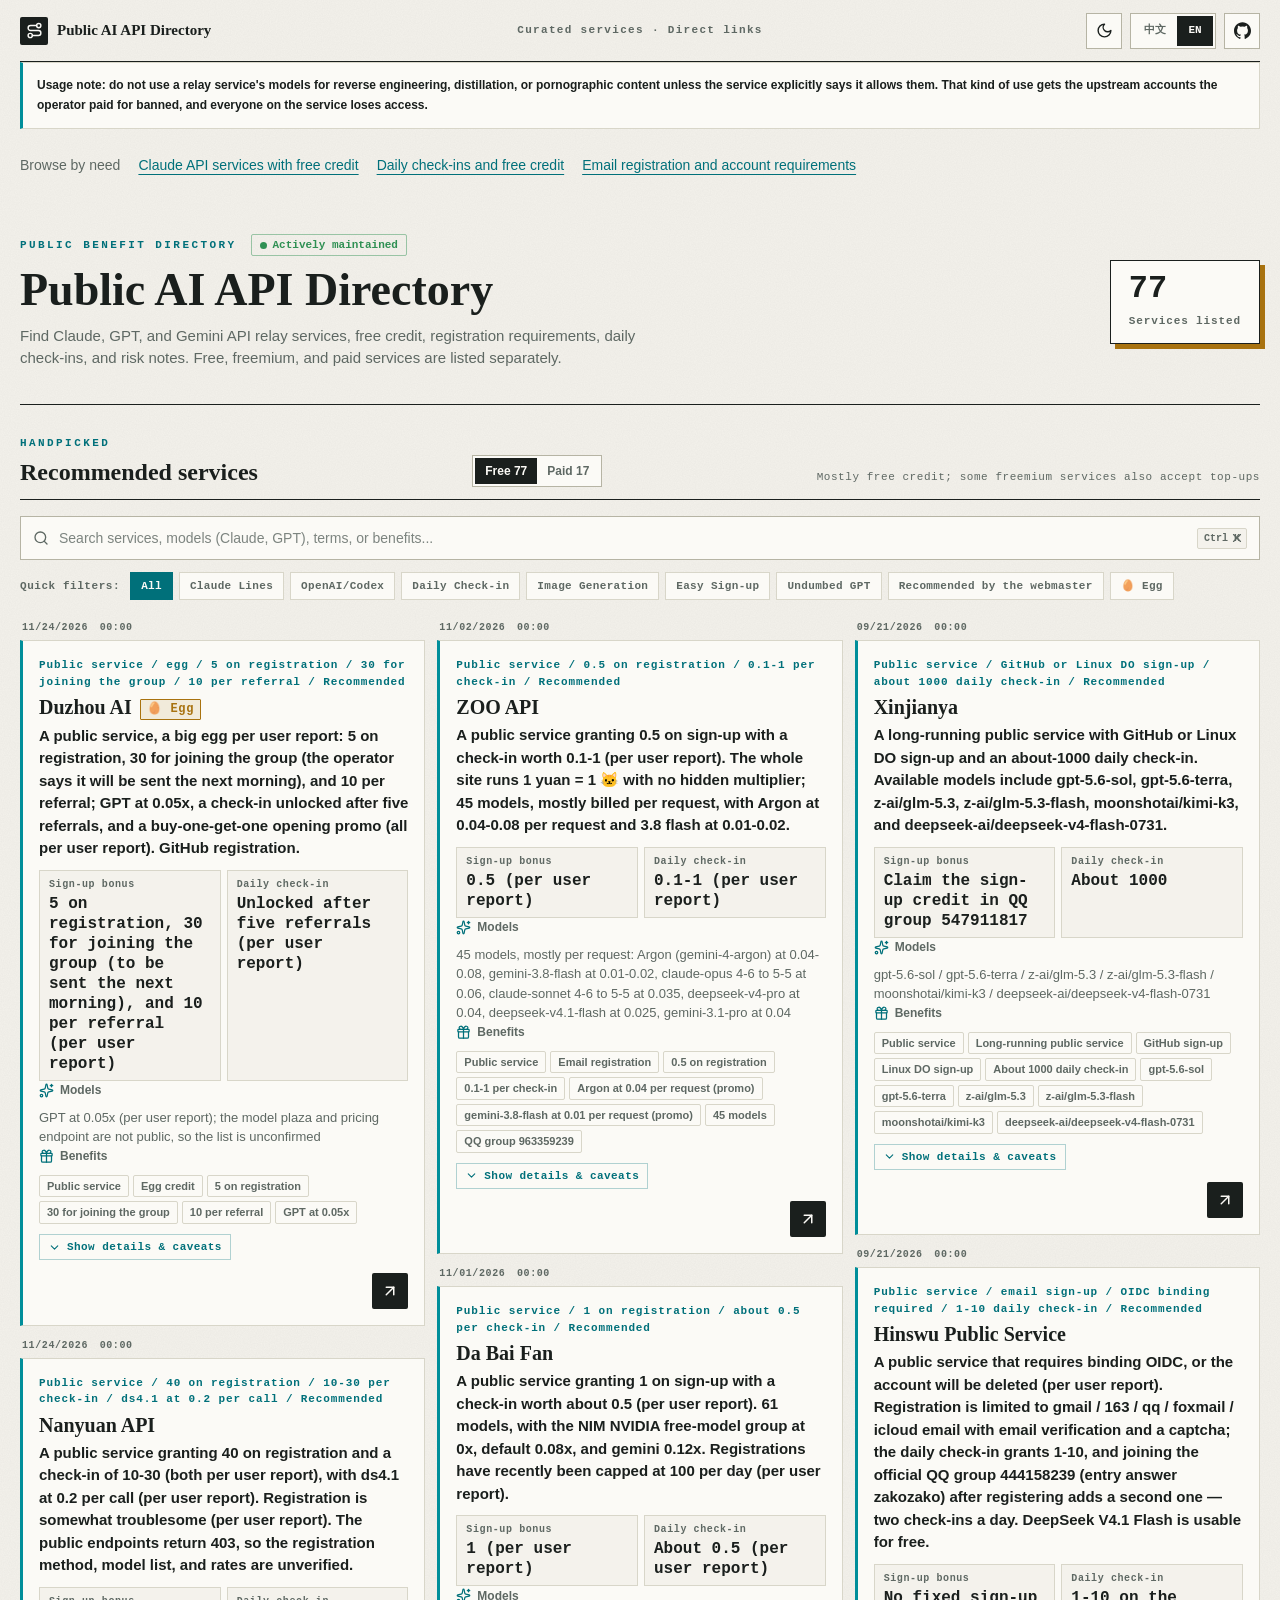
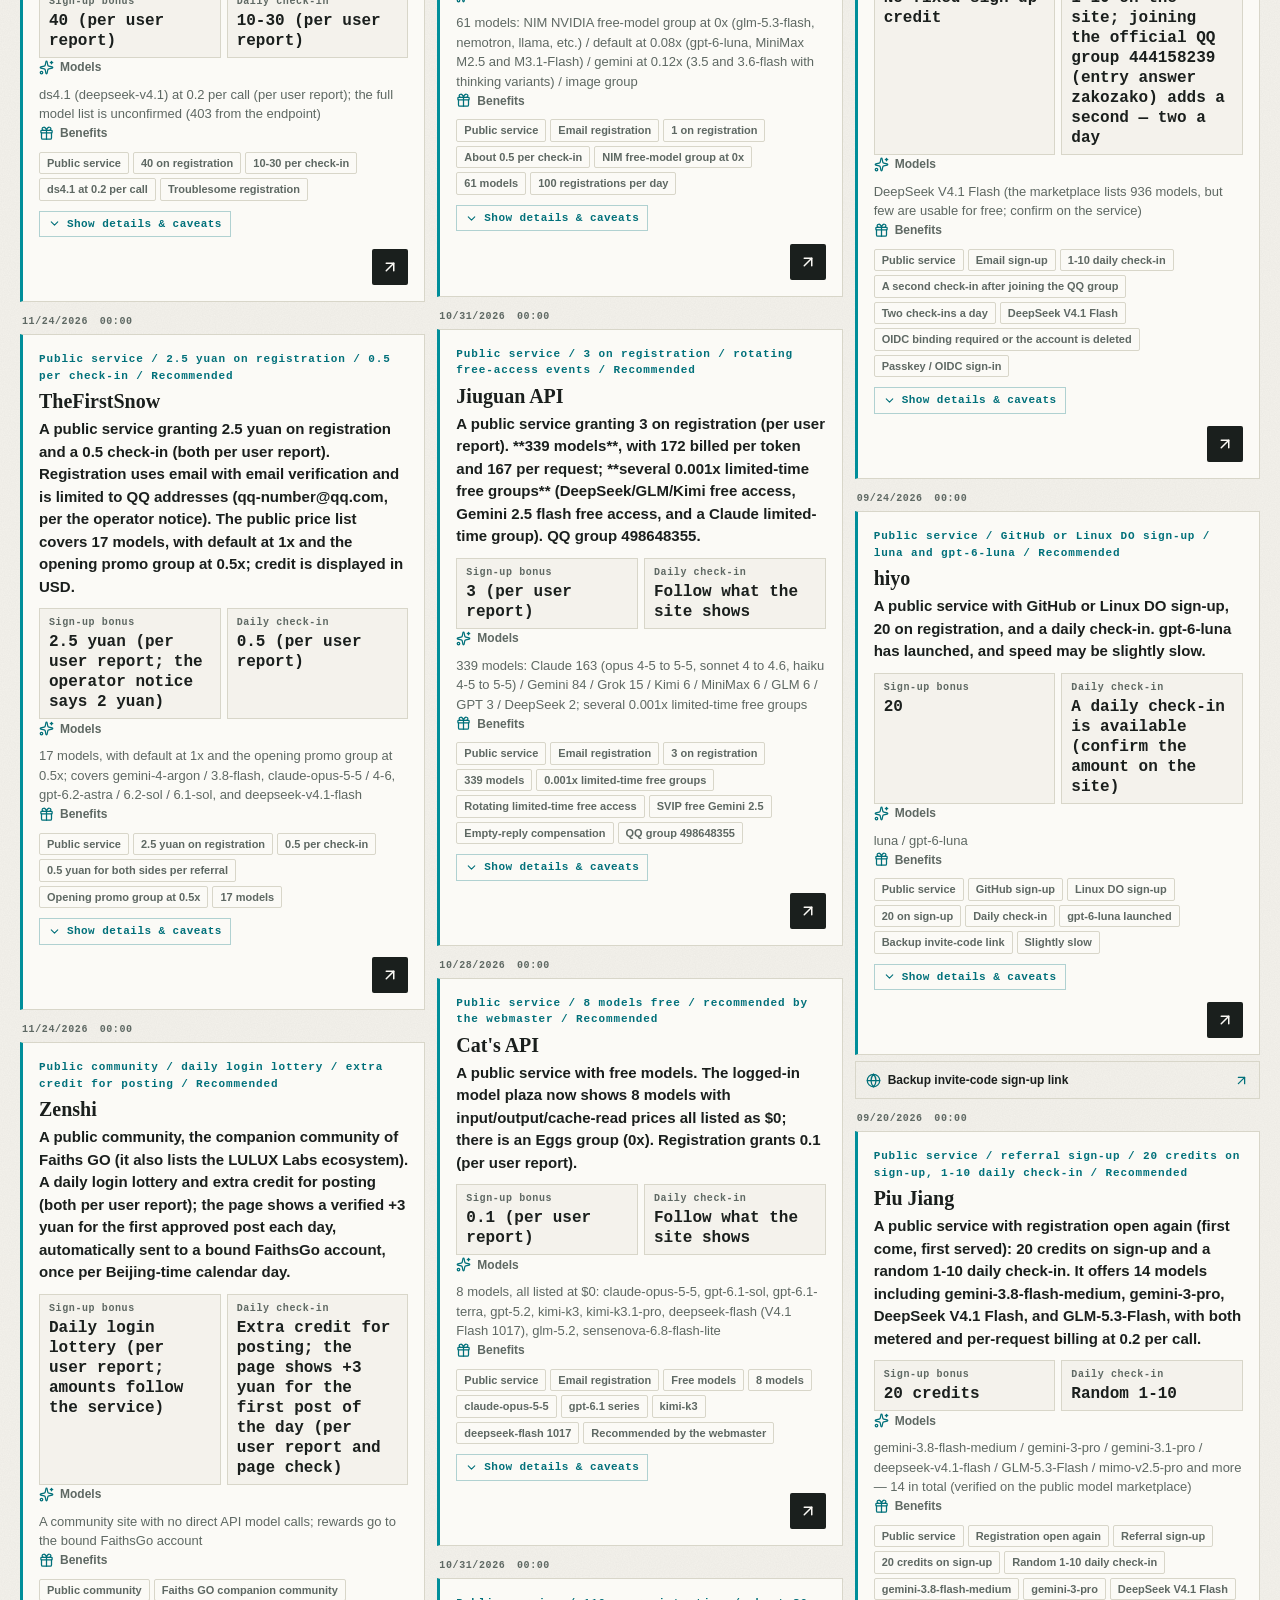
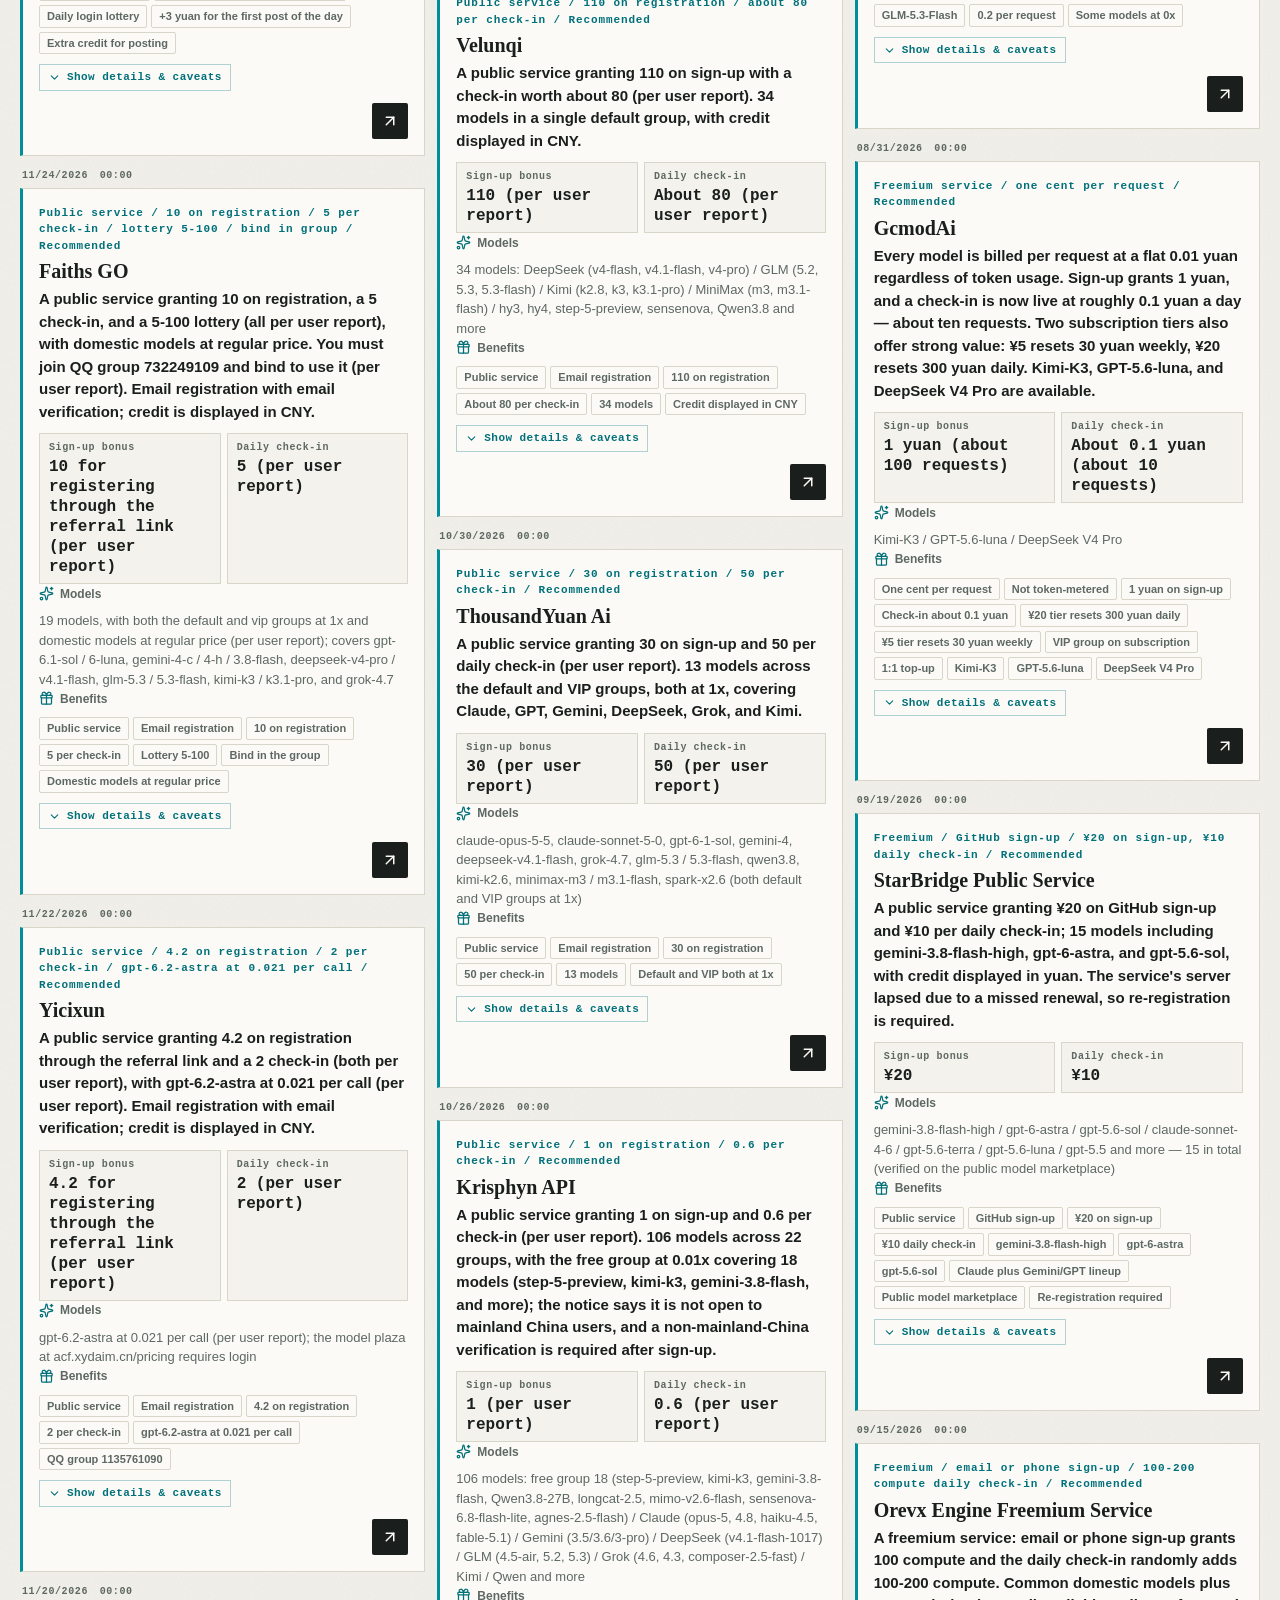
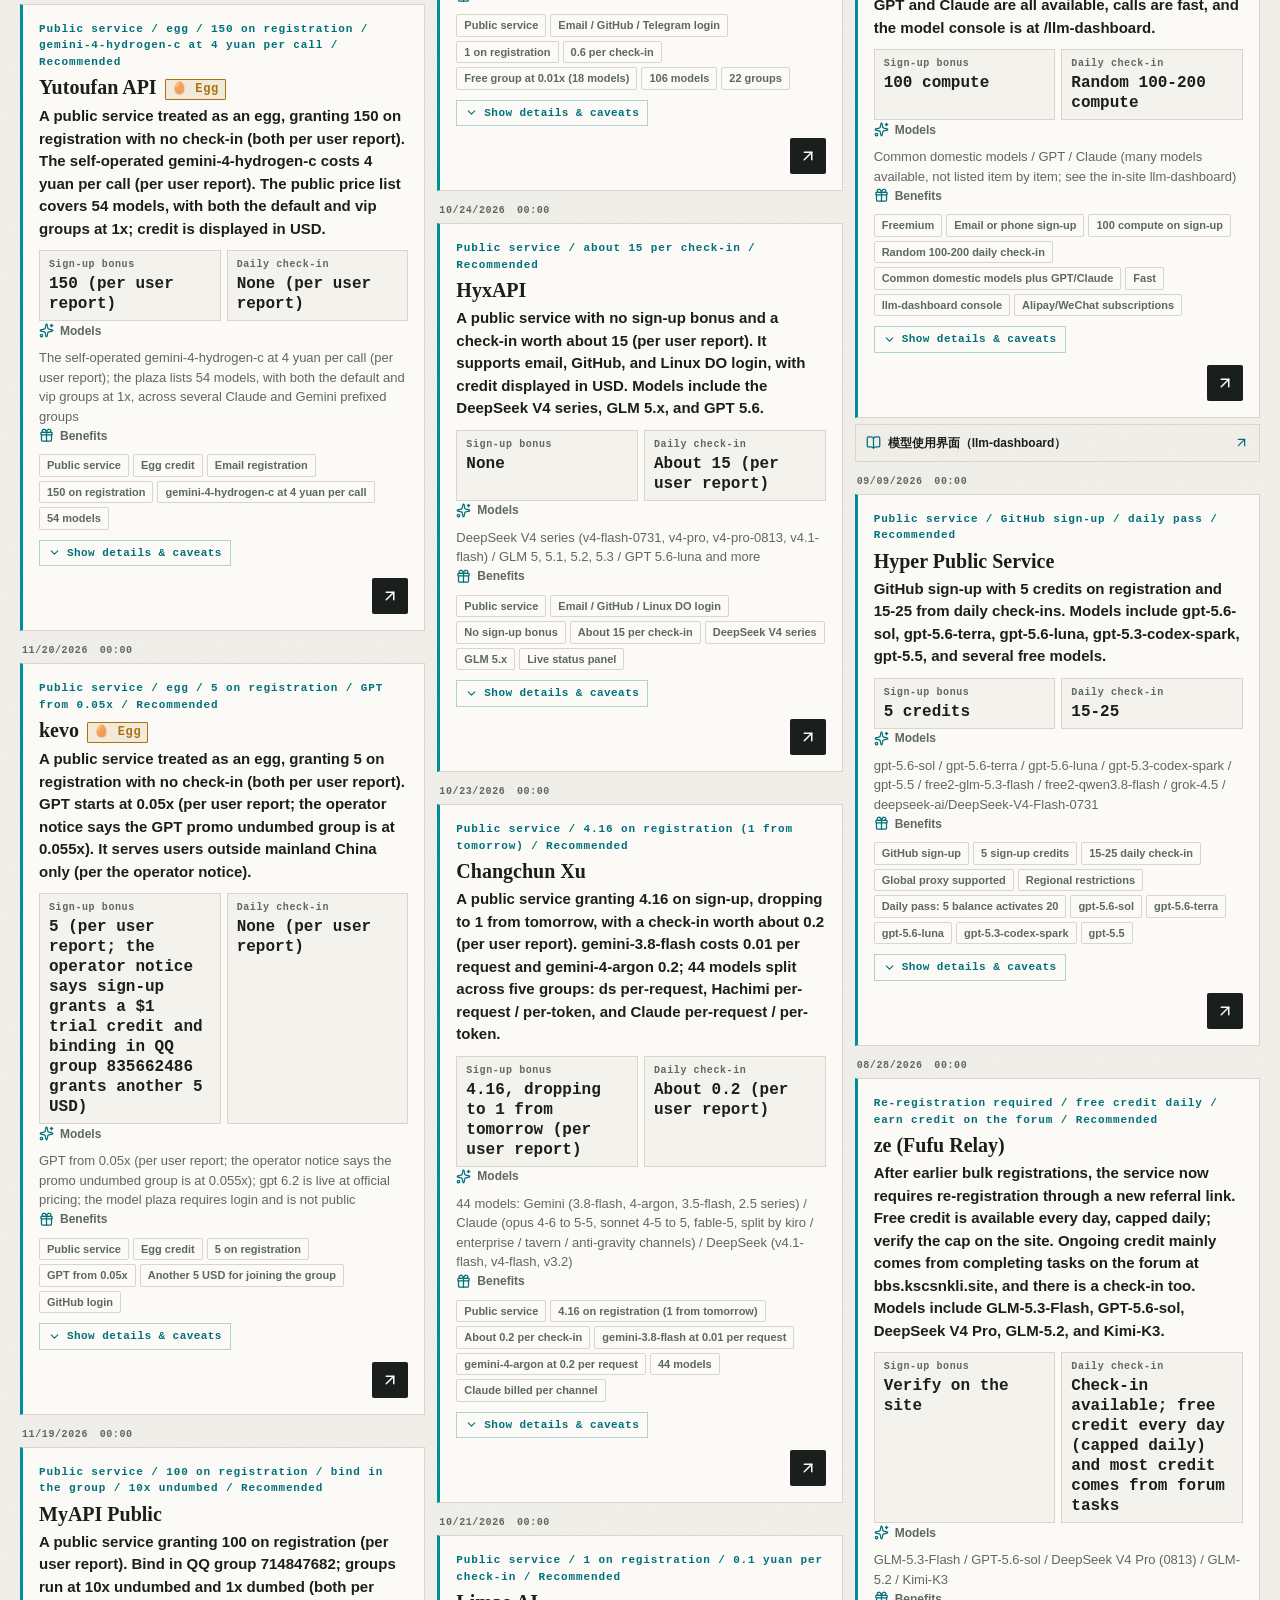
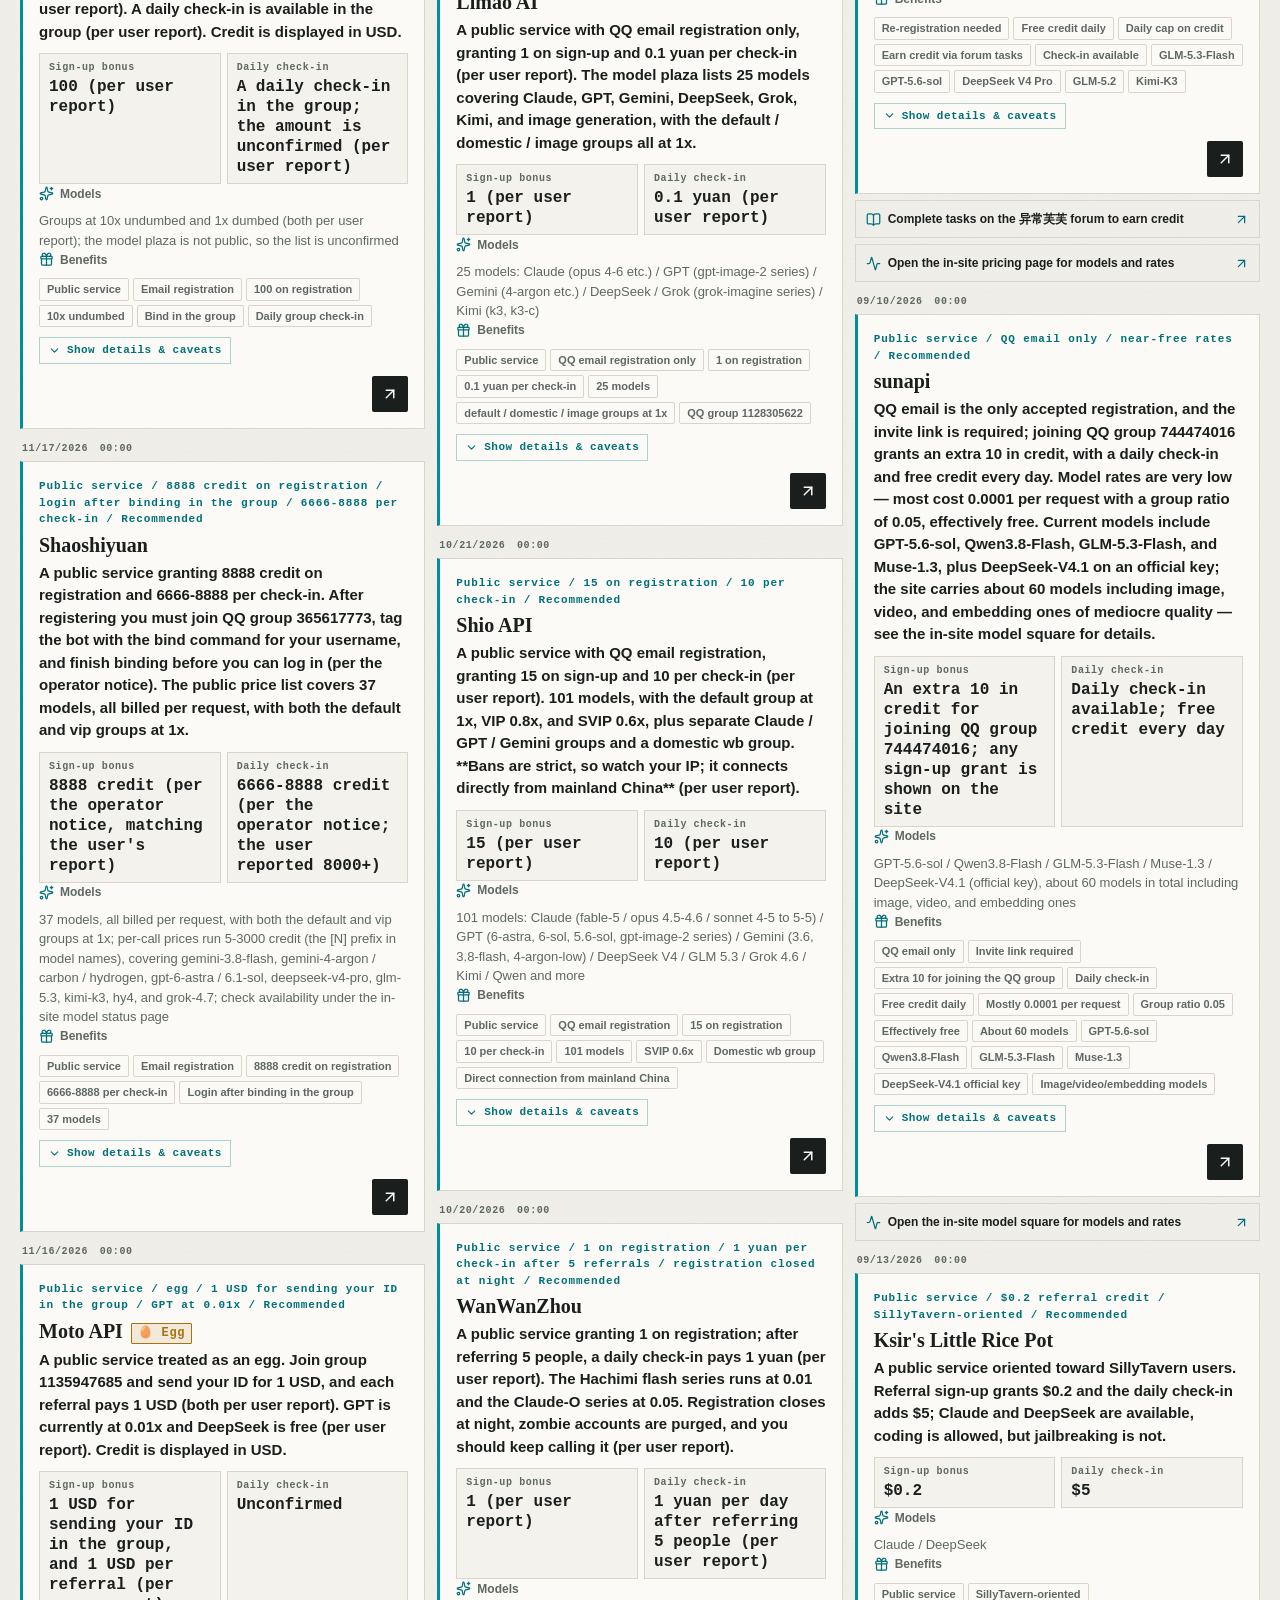
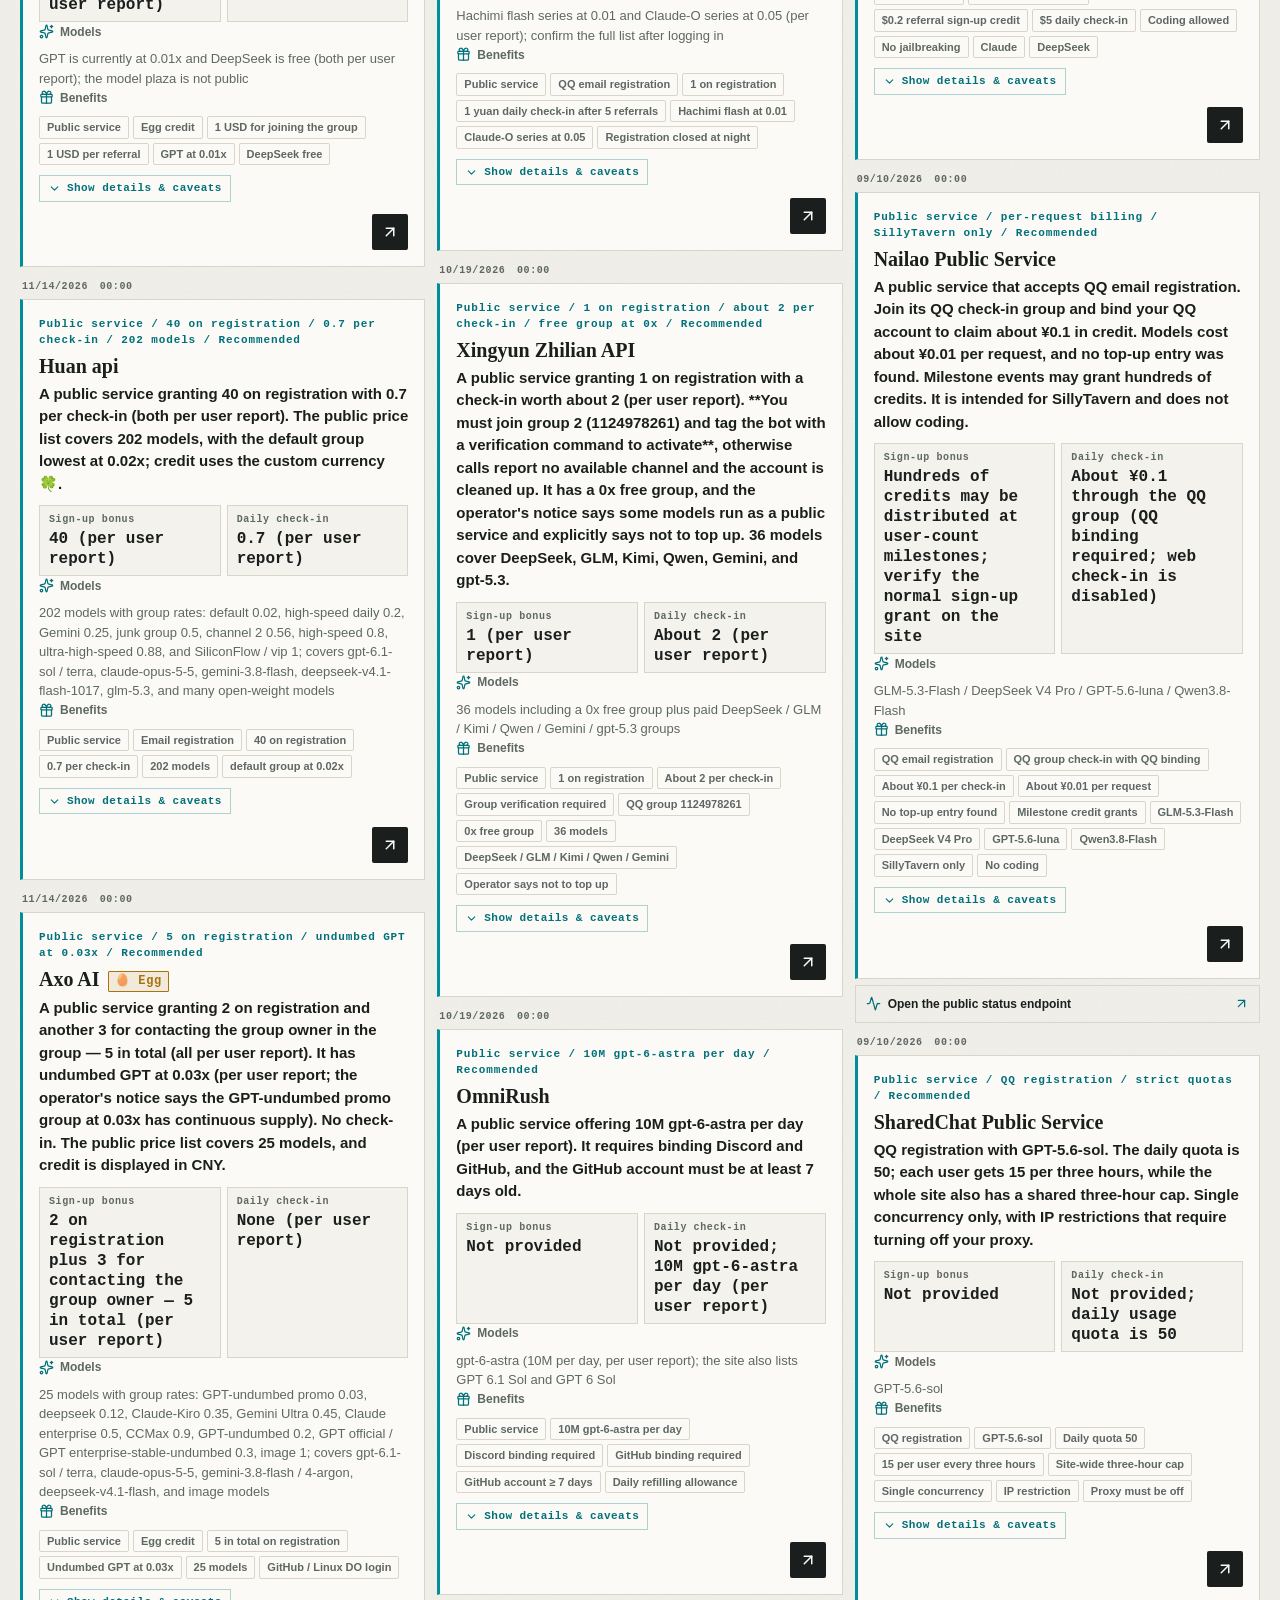
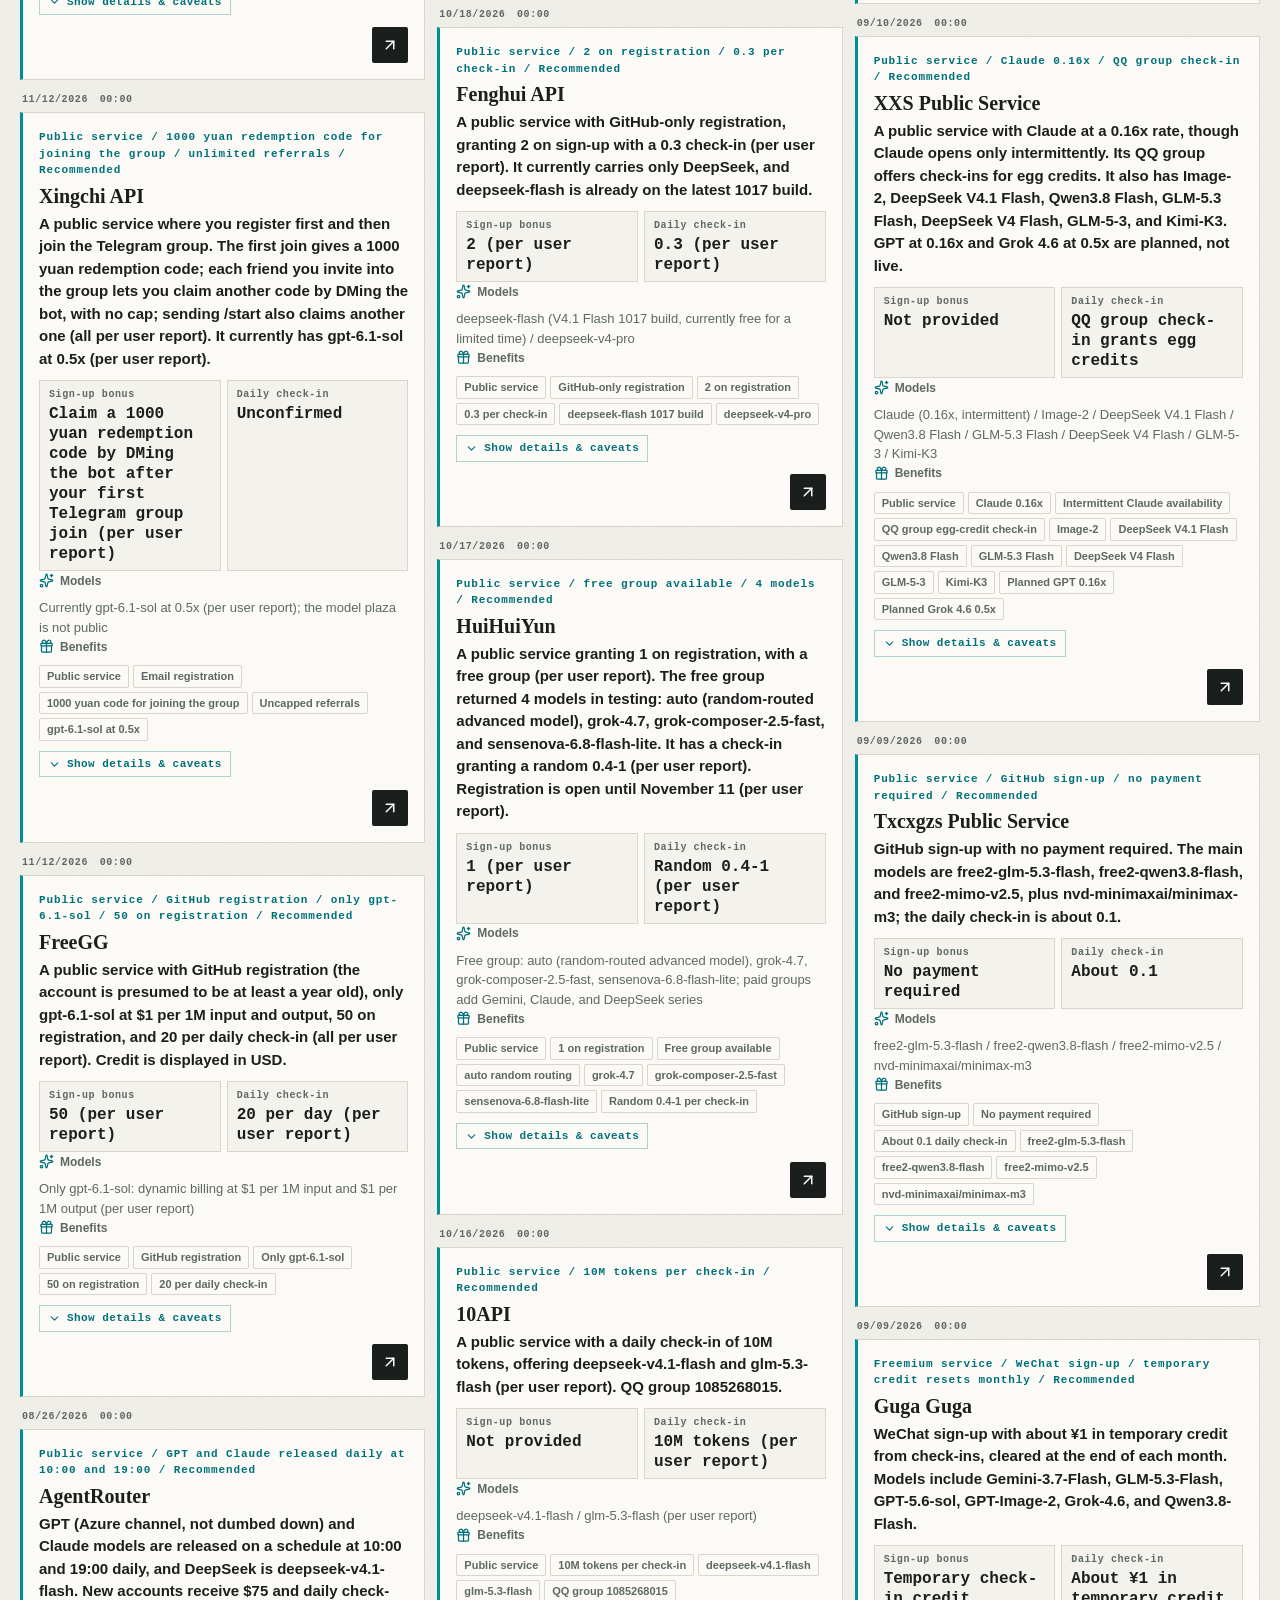
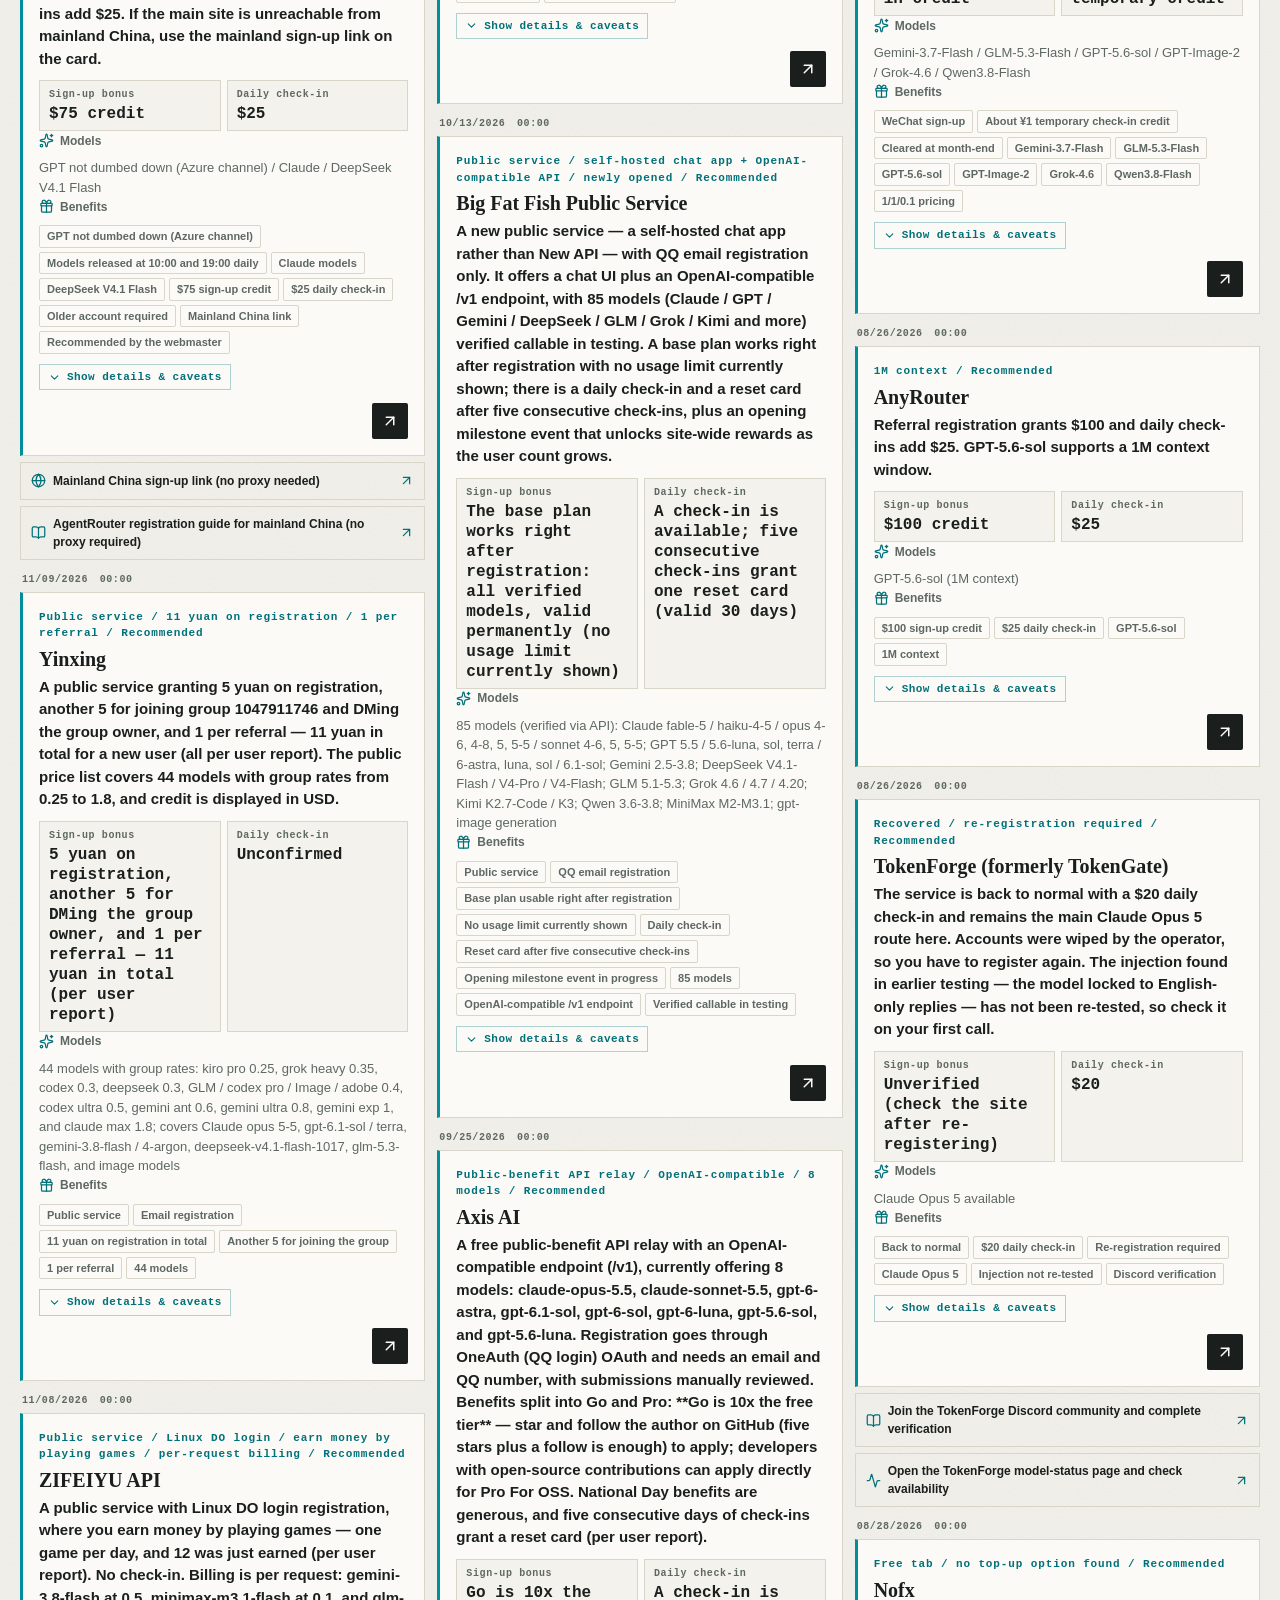
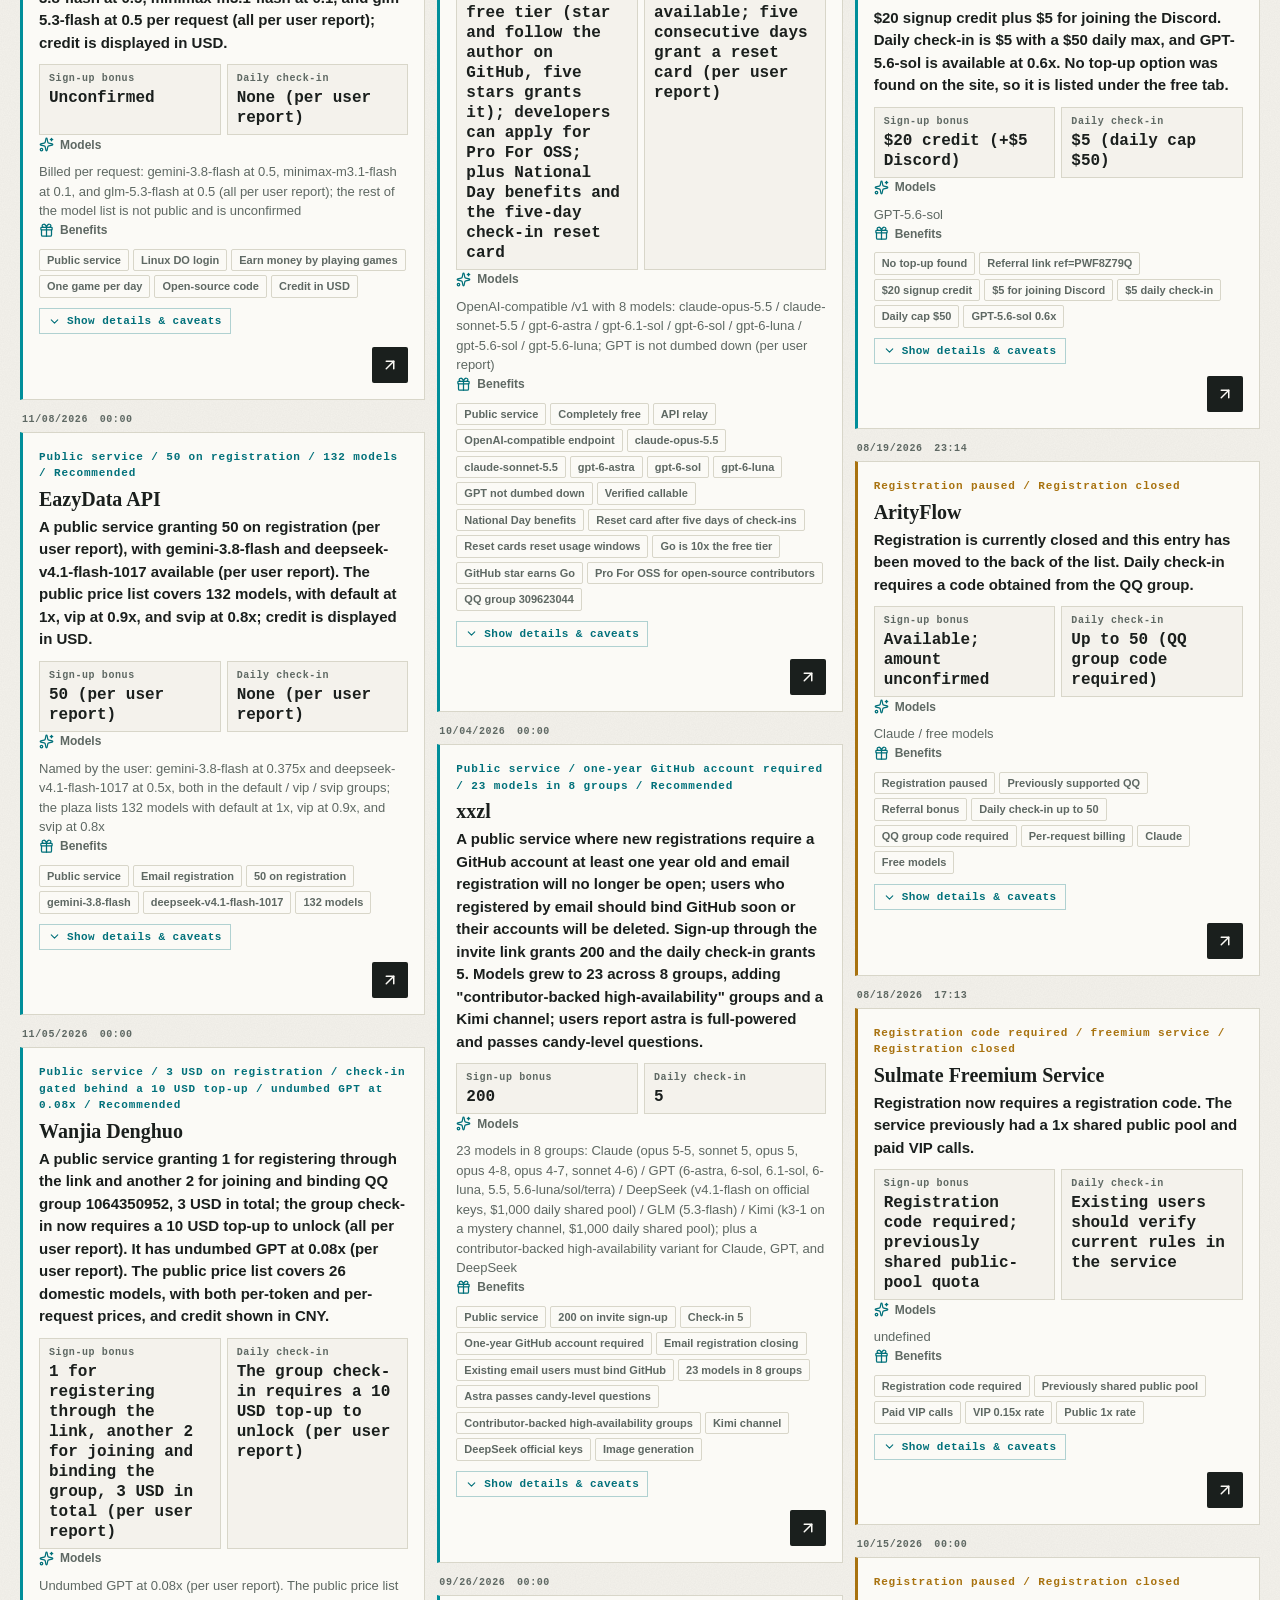
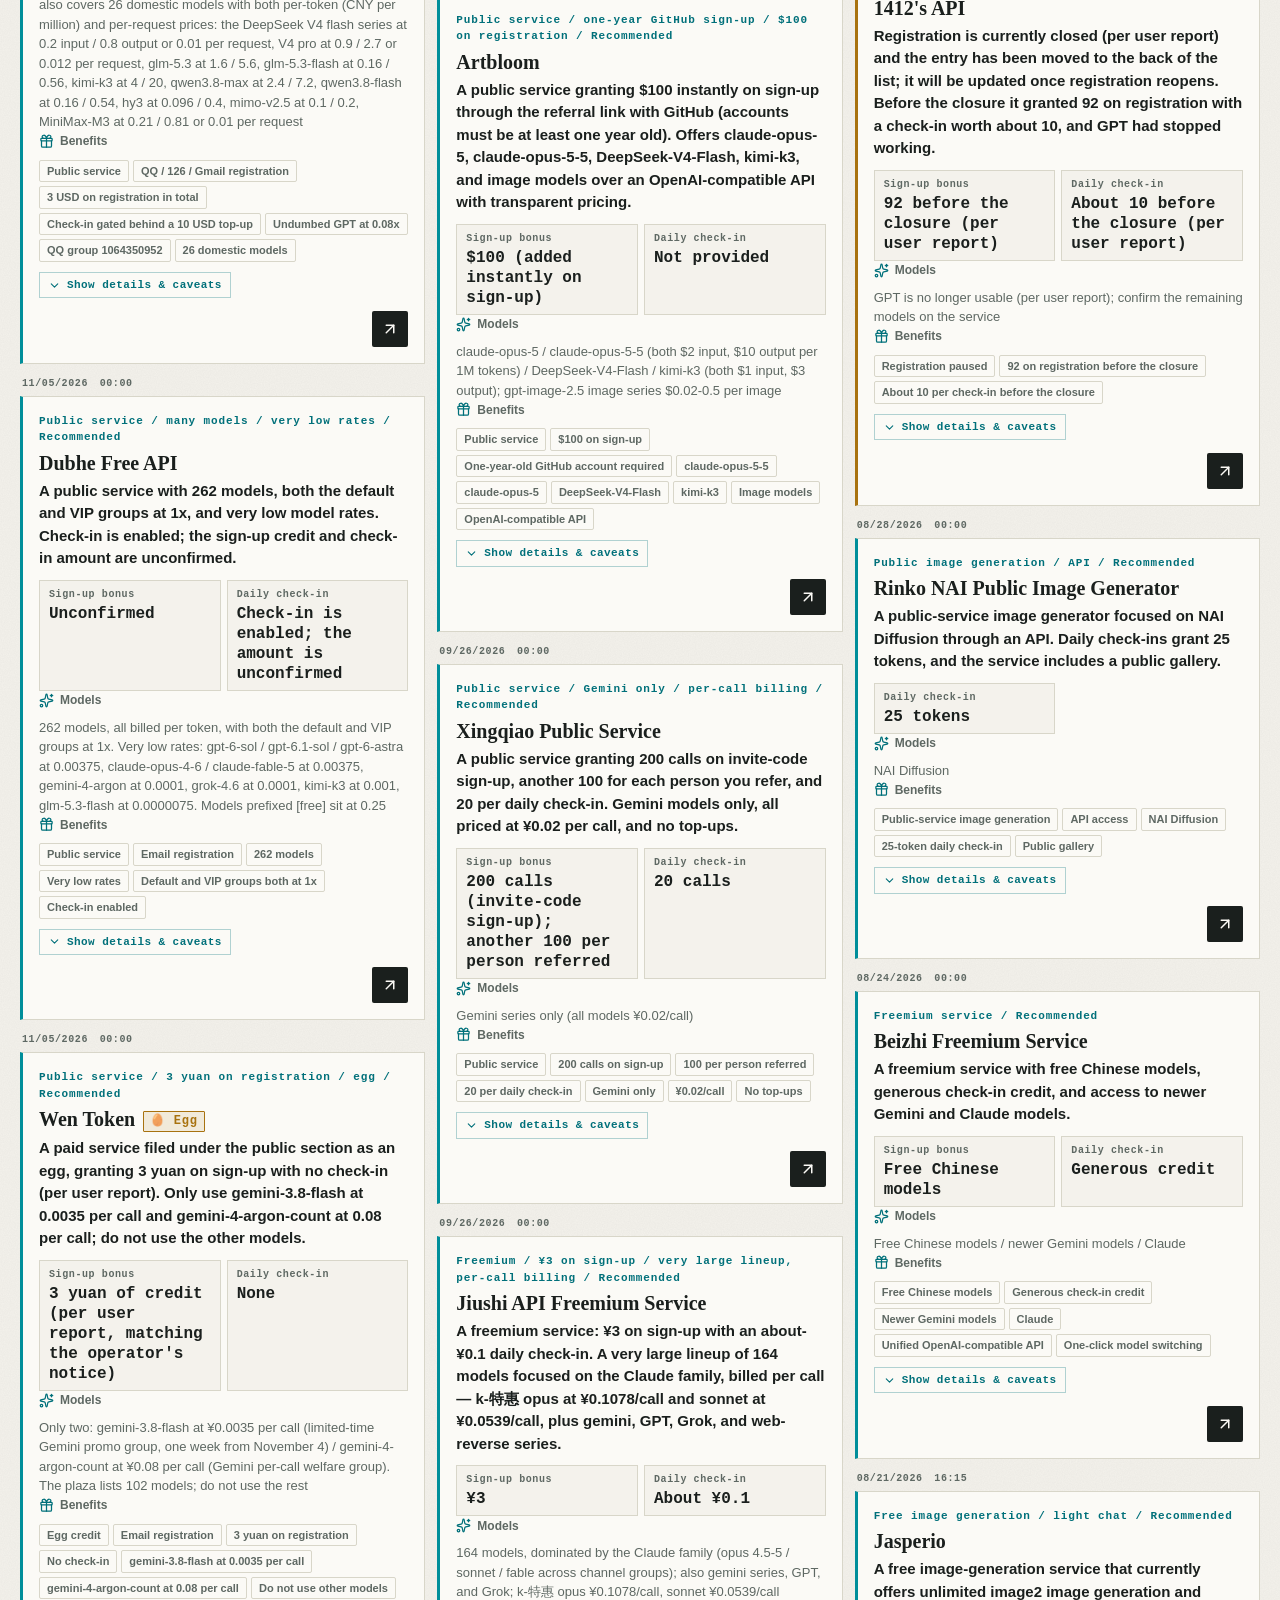
==== en/index.html @ 18ee1747 "feat(directory): 新收录 渡舟AI 公益站（超级大鸡蛋）——注册送 5、进群送 30、邀请送 10，GPT 0.05 倍，拉 5 人有签到" ====
<!doctype html>
<html lang="en">
  <head>
    <meta charset="UTF-8" />
    <meta name="viewport" content="width=device-width, initial-scale=1.0" />
    <meta
      name="description"
      content="Browse Claude, GPT, and Gemini API relay services with free credit, daily check-ins, registration requirements, model information, and risk notes. Includes free, freemium, and paid services."
    />
    <title>Free AI API Directory | Credits, Daily Check-ins and Relay Services</title>

    <link rel="canonical" href="https://ytzzjx.github.io/en/" data-canonical />
    <link rel="alternate" hreflang="zh-Hans" href="https://ytzzjx.github.io/" />
    <link rel="alternate" hreflang="en" href="https://ytzzjx.github.io/en/" />
    <link rel="alternate" hreflang="x-default" href="https://ytzzjx.github.io/" />

    <link rel="icon" href="/favicon.svg" type="image/svg+xml" />
    <meta name="theme-color" content="#008e9a" />

    <meta property="og:type" content="website" />
    <meta property="og:site_name" content="Public AI API Directory" data-og-site-name />
    <meta property="og:url" content="https://ytzzjx.github.io/en/" data-og-url />
    <meta property="og:locale" content="en_US" data-og-locale />
    <meta property="og:locale:alternate" content="zh_CN" data-og-locale-alt />
    <meta property="og:title" content="Free AI API Directory | Credits, Daily Check-ins and Relay Services" data-og-title />
    <meta
      property="og:description"
      content="Browse Claude, GPT, and Gemini API relay services with free credit, daily check-ins, registration requirements, model information, and risk notes. Includes free, freemium, and paid services."
      data-og-description
    />
    <meta property="og:image" content="https://ytzzjx.github.io/og-cover.png" />
    <meta property="og:image:width" content="1200" />
    <meta property="og:image:height" content="630" />
    <meta property="og:image:alt" content="Public AI API Directory · Recommended services" data-og-image-alt />
    <meta name="twitter:card" content="summary_large_image" />
    <meta name="twitter:title" content="Free AI API Directory | Credits, Daily Check-ins and Relay Services" data-twitter-title />
    <meta
      name="twitter:description"
      content="Browse Claude, GPT, and Gemini API relay services with free credit, daily check-ins, registration requirements, model information, and risk notes. Includes free, freemium, and paid services."
      data-twitter-description
    />
    <meta name="twitter:image" content="https://ytzzjx.github.io/og-cover.png" />

    <link rel="stylesheet" href="/styles.css?v=f522ac4e" />
    <link rel="preconnect" href="https://cloud.umami.is" />
    <script src="/icons.js?v=d1ddf2fc" defer></script>
    <script>
      // 统计脚本不挡首屏：defer 脚本会拖住 DOMContentLoaded，而列表渲染挂在 DCL 上，
      // 第三方慢一点整个页面就跟着慢。改成页面 load 之后再加载，失败也不影响列表。
      window.addEventListener("load", function () {
        var s = document.createElement("script");
        s.defer = true;
        s.src = "https://cloud.umami.is/script.js";
        s.setAttribute("data-website-id", "2b930e98-7868-43b1-b2bf-7cb9c5f36d60");
        s.setAttribute("data-domains", "ytzzjx.github.io");
        document.head.appendChild(s);
      });
    </script>
    <script src="/app.js?v=04bbd10c" data-translations-src="/entry-translations.js?v=7f919862" defer></script>
    <script>
      (function() {
        try {
          var t = localStorage.getItem("directory-theme") || (window.matchMedia("(prefers-color-scheme: dark)").matches ? "dark" : "light");
          if (t === "dark") document.documentElement.setAttribute("data-theme", "dark");
        } catch(e) {}
      })();
    </script>
  <script type="application/ld+json" id="structured-data">{"@context":"https://schema.org","@type":"ItemList","name":"Free AI API Directory | Credits, Daily Check-ins and Relay Services","description":"Browse Claude, GPT, and Gemini API relay services with free credit, daily check-ins, registration requirements, model information, and risk notes. Includes free, freemium, and paid services.","url":"https://ytzzjx.github.io/en/","inLanguage":"en","numberOfItems":94,"itemListElement":[{"@type":"ListItem","position":1,"name":"Duzhou AI","description":"A public service, a big egg per user report: 5 on registration, 30 for joining the group (the operator says it will be sent the next morning), and 10 per referral; GPT at 0.05x, a check-in unlocked after five referrals, and a buy-one-get-one opening promo (all per user report). GitHub registration.","url":"https://duzhouai.ccwu.cc/register?aff=UXDLBD783ZYB"},{"@type":"ListItem","position":2,"name":"Nanyuan API","description":"A public service granting 40 on registration and a check-in of 10-30 (both per user report), with ds4.1 at 0.2 per call (per user report). Registration is somewhat troublesome (per user report). The public endpoints return 403, so the registration method, model list, and rates are unverified.","url":"https://api.nanyuanapi.com/sign-up?aff=iAy9"},{"@type":"ListItem","position":3,"name":"TheFirstSnow","description":"A public service granting 2.5 yuan on registration and a 0.5 check-in (both per user report). Registration uses email with email verification and is limited to QQ addresses (qq-number@qq.com, per the operator notice). The public price list covers 17 models, with default at 1x and the opening promo group at 0.5x; credit is displayed in USD.","url":"https://thefirstsnow.top/sign-up?aff=cUwo"},{"@type":"ListItem","position":4,"name":"Zenshi","description":"A public community, the companion community of Faiths GO (it also lists the LULUX Labs ecosystem). A daily login lottery and extra credit for posting (both per user report); the page shows a verified +3 yuan for the first approved post each day, automatically sent to a bound FaithsGo account, once per Beijing-time calendar day.","url":"https://zenshi.pages.dev/login?invite=HFB6B9DV&next=/forum"},{"@type":"ListItem","position":5,"name":"Faiths GO","description":"A public service granting 10 on registration, a 5 check-in, and a 5-100 lottery (all per user report), with domestic models at regular price. You must join QQ group 732249109 and bind to use it (per user report). Email registration with email verification; credit is displayed in CNY.","url":"https://faithsgo.pages.dev/?ref=LK1e"},{"@type":"ListItem","position":6,"name":"Yicixun","description":"A public service granting 4.2 on registration through the referral link and a 2 check-in (both per user report), with gpt-6.2-astra at 0.021 per call (per user report). Email registration with email verification; credit is displayed in CNY.","url":"https://acf.xydaim.cn/sign-up?aff=NzsO"},{"@type":"ListItem","position":7,"name":"Yutoufan API","description":"A public service treated as an egg, granting 150 on registration with no check-in (both per user report). The self-operated gemini-4-hydrogen-c costs 4 yuan per call (per user report). The public price list covers 54 models, with both the default and vip groups at 1x; credit is displayed in USD.","url":"https://api.yutou.fun/sign-up?aff=Bzvp"},{"@type":"ListItem","position":8,"name":"kevo","description":"A public service treated as an egg, granting 5 on registration with no check-in (both per user report). GPT starts at 0.05x (per user report; the operator notice says the GPT promo undumbed group is at 0.055x). It serves users outside mainland China only (per the operator notice).","url":"https://ai.xiaowumin.top/sign-up?aff=bWUy"},{"@type":"ListItem","position":9,"name":"MyAPI Public","description":"A public service granting 100 on registration (per user report). Bind in QQ group 714847682; groups run at 10x undumbed and 1x dumbed (both per user report). A daily check-in is available in the group (per user report). Credit is displayed in USD.","url":"http://free.myaiapi.site:8080/register?aff=KNKXN62DPJ98"},{"@type":"ListItem","position":10,"name":"Shaoshiyuan","description":"A public service granting 8888 credit on registration and 6666-8888 per check-in. After registering you must join QQ group 365617773, tag the bot with the bind command for your username, and finish binding before you can log in (per the operator notice). The public price list covers 37 models, all billed per request, with both the default and vip groups at 1x.","url":"https://shaoshiyuan.xyz/sign-up?aff=asgD"},{"@type":"ListItem","position":11,"name":"Moto API","description":"A public service treated as an egg. Join group 1135947685 and send your ID for 1 USD, and each referral pays 1 USD (both per user report). GPT is currently at 0.01x and DeepSeek is free (per user report). Credit is displayed in USD.","url":"https://motoapi.com/sign-up?aff=JHXX"},{"@type":"ListItem","position":12,"name":"Huan api","description":"A public service granting 40 on registration with 0.7 per check-in (both per user report). The public price list covers 202 models, with the default group lowest at 0.02x; credit uses the custom currency 🍀.","url":"https://api.novalyte.cn/sign-up?aff=aLgj"},{"@type":"ListItem","position":13,"name":"Axo AI","description":"A public service granting 2 on registration and another 3 for contacting the group owner in the group — 5 in total (all per user report). It has undumbed GPT at 0.03x (per user report; the operator's notice says the GPT-undumbed promo group at 0.03x has continuous supply). No check-in. The public price list covers 25 models, and credit is displayed in CNY.","url":"https://axoai.cc/sign-up?aff=QDqX"},{"@type":"ListItem","position":14,"name":"Xingchi API","description":"A public service where you register first and then join the Telegram group. The first join gives a 1000 yuan redemption code; each friend you invite into the group lets you claim another code by DMing the bot, with no cap; sending /start also claims another one (all per user report). It currently has gpt-6.1-sol at 0.5x (per user report).","url":"https://xingchiapi.com/register?aff=6F9G3HF4B8W6"},{"@type":"ListItem","position":15,"name":"FreeGG","description":"A public service with GitHub registration (the account is presumed to be at least a year old), only gpt-6.1-sol at $1 per 1M input and output, 50 on registration, and 20 per daily check-in (all per user report). Credit is displayed in USD.","url":"https://freegg.app/sign-up?aff=Ynwv"},{"@type":"ListItem","position":16,"name":"AgentRouter","description":"GPT (Azure channel, not dumbed down) and Claude models are released on a schedule at 10:00 and 19:00 daily, and DeepSeek is deepseek-v4.1-flash. New accounts receive $75 and daily check-ins add $25. If the main site is unreachable from mainland China, use the mainland sign-up link on the card.","url":"https://agentrouter.org/register?aff=i3Xz"},{"@type":"ListItem","position":17,"name":"Yinxing","description":"A public service granting 5 yuan on registration, another 5 for joining group 1047911746 and DMing the group owner, and 1 per referral — 11 yuan in total for a new user (all per user report). The public price list covers 44 models with group rates from 0.25 to 1.8, and credit is displayed in USD.","url":"https://open.taikoapi.com/sign-up?aff=3dBN"},{"@type":"ListItem","position":18,"name":"ZIFEIYU API","description":"A public service with Linux DO login registration, where you earn money by playing games — one game per day, and 12 was just earned (per user report). No check-in. Billing is per request: gemini-3.8-flash at 0.5, minimax-m3.1-flash at 0.1, and glm-5.3-flash at 0.5 per request (all per user report); credit is displayed in USD.","url":"https://ai.112102.xyz/sign-up?aff=94cf"},{"@type":"ListItem","position":19,"name":"EazyData API","description":"A public service granting 50 on registration (per user report), with gemini-3.8-flash and deepseek-v4.1-flash-1017 available (per user report). The public price list covers 132 models, with default at 1x, vip at 0.9x, and svip at 0.8x; credit is displayed in USD.","url":"https://eazydata.org/sign-up?aff=goIo"},{"@type":"ListItem","position":20,"name":"Wanjia Denghuo","description":"A public service granting 1 for registering through the link and another 2 for joining and binding QQ group 1064350952, 3 USD in total; the group check-in now requires a 10 USD top-up to unlock (all per user report). It has undumbed GPT at 0.08x (per user report). The public price list covers 26 domestic models, with both per-token and per-request prices, and credit shown in CNY.","url":"https://wjapi.vip/register?aff=ZJFB7ZVSEMYJ"},{"@type":"ListItem","position":21,"name":"Dubhe Free API","description":"A public service with 262 models, both the default and VIP groups at 1x, and very low model rates. Check-in is enabled; the sign-up credit and check-in amount are unconfirmed.","url":"https://ai.skill.wales/sign-up?aff=jqc8"},{"@type":"ListItem","position":22,"name":"Wen Token","description":"A paid service filed under the public section as an egg, granting 3 yuan on sign-up with no check-in (per user report). Only use gemini-3.8-flash at 0.0035 per call and gemini-4-argon-count at 0.08 per call; do not use the other models.","url":"https://api.wentoken.si/sign-up?aff=HMTK"},{"@type":"ListItem","position":23,"name":"API Zhinu","description":"A paid service and the current main pick (per user report). GPT context is not billed at double. Double-11 promo: 0.01x fully undumbed GPT with a 95% cache hit and a 1-second time to first token, and the group is open right now (per user report), through 23:59 on November 11. No sign-up credit.","url":"https://ai.apizn.com/sign-up?aff=AFT4"},{"@type":"ListItem","position":24,"name":"Jasper","description":"A public service with many free models (per user report). 149 models, with the Unlimited group at 0x (59 models) and the Free group at 0.01x (9 models). Credit is shown in the custom currency ✦.","url":"https://api.yjs.im/sign-up?aff=5uGC"},{"@type":"ListItem","position":25,"name":"Fukaka's Little Canteen","description":"A public service whose sign-up credit covers 150 gemini-3.8-flash calls, with no check-in (per user report). Treat it as egg credit and discard it once spent. Credit is shown in the custom currency 🍭.","url":"https://api.fuka.win/sign-up?aff=Erxa"},{"@type":"ListItem","position":26,"name":"ZOO API","description":"A public service granting 0.5 on sign-up with a check-in worth 0.1-1 (per user report). The whole site runs 1 yuan = 1 🐱 with no hidden multiplier; 45 models, mostly billed per request, with Argon at 0.04-0.08 per request and 3.8 flash at 0.01-0.02.","url":"https://zooapi.gfkfqtcx.com/sign-up?aff=UpPk"},{"@type":"ListItem","position":27,"name":"Da Bai Fan","description":"A public service granting 1 on sign-up with a check-in worth about 0.5 (per user report). 61 models, with the NIM NVIDIA free-model group at 0x, default 0.08x, and gemini 0.12x. Registrations have recently been capped at 100 per day (per user report).","url":"https://newapi.hkkkj.qzz.io/sign-up?aff=SrUj"},{"@type":"ListItem","position":28,"name":"tntapi","description":"A paid service at 0.07x with a 90% cache hit and undumbed GPT across the board (per user report).","url":"https://tntapi.com/register?aff=YEHKYD842LNC"},{"@type":"ListItem","position":29,"name":"Menghuan API","description":"A paid service at 0.08x with an 80% cache hit and undumbed GPT across the board (per user report).","url":"https://mhapi.net/register?aff=MPFATHYUYACF"},{"@type":"ListItem","position":30,"name":"beiluoxi","description":"A paid service with GPT at 0.07x, undumbed (per user report).","url":"https://beiluoxi.ccwu.cc/register?aff=EKZSES6FNVPX"},{"@type":"ListItem","position":31,"name":"Jiuguan API","description":"A public service granting 3 on registration (per user report). **339 models**, with 172 billed per token and 167 per request; **several 0.001x limited-time free groups** (DeepSeek/GLM/Kimi free access, Gemini 2.5 flash free access, and a Claude limited-time group). QQ group 498648355.","url":"https://jiuguan.cloud/sign-up?aff=PvxS"},{"@type":"ListItem","position":32,"name":"Cat's API","description":"A public service with free models. The logged-in model plaza now shows 8 models with input/output/cache-read prices all listed as $0; there is an Eggs group (0x). Registration grants 0.1 (per user report).","url":"https://www.catpawrouter.com/sign-up?aff=YugA"},{"@type":"ListItem","position":33,"name":"Velunqi","description":"A public service granting 110 on sign-up with a check-in worth about 80 (per user report). 34 models in a single default group, with credit displayed in CNY.","url":"https://velunqi.asia/sign-up?aff=EHhE"},{"@type":"ListItem","position":34,"name":"ThousandYuan Ai","description":"A public service granting 30 on sign-up and 50 per daily check-in (per user report). 13 models across the default and VIP groups, both at 1x, covering Claude, GPT, Gemini, DeepSeek, Grok, and Kimi.","url":"https://api.thousandyuan.dpdns.org/sign-up?aff=vDuG"},{"@type":"ListItem","position":35,"name":"Qiudaoyu","description":"A paid tavern-oriented service granting 2.5 on registration with no check-in (per user report). The highlight is argon at 0.02 per request (per user report).","url":"https://qiudaoy.com/sign-up?aff=V9zw"},{"@type":"ListItem","position":36,"name":"Krisphyn API","description":"A public service granting 1 on sign-up and 0.6 per check-in (per user report). 106 models across 22 groups, with the free group at 0.01x covering 18 models (step-5-preview, kimi-k3, gemini-3.8-flash, and more); the notice says it is not open to mainland China users, and a non-mainland-China verification is required after sign-up.","url":"https://api.krisphyn.cc/sign-up?aff=RHNm"},{"@type":"ListItem","position":37,"name":"HyxAPI","description":"A public service with no sign-up bonus and a check-in worth about 15 (per user report). It supports email, GitHub, and Linux DO login, with credit displayed in USD. Models include the DeepSeek V4 series, GLM 5.x, and GPT 5.6.","url":"https://hyxware.com/auth?mode=register&aff=iSln"},{"@type":"ListItem","position":38,"name":"Changchun Xu","description":"A public service granting 4.16 on sign-up, dropping to 1 from tomorrow, with a check-in worth about 0.2 (per user report). gemini-3.8-flash costs 0.01 per request and gemini-4-argon 0.2; 44 models split across five groups: ds per-request, Hachimi per-request / per-token, and Claude per-request / per-token.","url":"https://changchunxu.xyz/sign-up?aff=YRjX"},{"@type":"ListItem","position":39,"name":"Limao AI","description":"A public service with QQ email registration only, granting 1 on sign-up and 0.1 yuan per check-in (per user report). The model plaza lists 25 models covering Claude, GPT, Gemini, DeepSeek, Grok, Kimi, and image generation, with the default / domestic / image groups all at 1x.","url":"https://limao-api.com/sign-up?aff=QKlJ"},{"@type":"ListItem","position":40,"name":"Shio API","description":"A public service with QQ email registration, granting 15 on sign-up and 10 per check-in (per user report). 101 models, with the default group at 1x, VIP 0.8x, and SVIP 0.6x, plus separate Claude / GPT / Gemini groups and a domestic wb group. **Bans are strict, so watch your IP; it connects directly from mainland China** (per user report).","url":"https://api.203236.xyz/sign-up"},{"@type":"ListItem","position":41,"name":"WanWanZhou","description":"A public service granting 1 on registration; after referring 5 people, a daily check-in pays 1 yuan (per user report). The Hachimi flash series runs at 0.01 and the Claude-O series at 0.05. Registration closes at night, zombie accounts are purged, and you should keep calling it (per user report).","url":"https://wanwanzhou.top/register?aff=E44252EBQGS2"},{"@type":"ListItem","position":42,"name":"Xingyun Zhilian API","description":"A public service granting 1 on registration with a check-in worth about 2 (per user report). **You must join group 2 (1124978261) and tag the bot with a verification command to activate**, otherwise calls report no available channel and the account is cleaned up. It has a 0x free group, and the operator's notice says some models run as a public service and explicitly says not to top up. 36 models cover DeepSeek, GLM, Kimi, Qwen, Gemini, and gpt-5.3.","url":"https://api.xincloud.top/sign-up?aff=YOv3"},{"@type":"ListItem","position":43,"name":"OmniRush","description":"A public service offering 10M gpt-6-astra per day (per user report). It requires binding Discord and GitHub, and the GitHub account must be at least 7 days old.","url":"https://omnirush.ai/console?ref=SUS3JHD9"},{"@type":"ListItem","position":44,"name":"Fenghui API","description":"A public service with GitHub-only registration, granting 2 on sign-up with a 0.3 check-in (per user report). It currently carries only DeepSeek, and deepseek-flash is already on the latest 1017 build.","url":"https://api.huidev.com/sign-up?aff=SPqL"},{"@type":"ListItem","position":45,"name":"HuiHuiYun","description":"A public service granting 1 on registration, with a free group (per user report). The free group returned 4 models in testing: auto (random-routed advanced model), grok-4.7, grok-composer-2.5-fast, and sensenova-6.8-flash-lite. It has a check-in granting a random 0.4-1 (per user report). Registration is open until November 11 (per user report).","url":"https://api.huihuiyun.top/register?aff=AHAL3TAU466P"},{"@type":"ListItem","position":46,"name":"10API","description":"A public service with a daily check-in of 10M tokens, offering deepseek-v4.1-flash and glm-5.3-flash (per user report). QQ group 1085268015.","url":"https://nextapi.store/login?inv=INVY5KXY1ZN"},{"@type":"ListItem","position":47,"name":"Big Fat Fish Public Service","description":"A new public service — a self-hosted chat app rather than New API — with QQ email registration only. It offers a chat UI plus an OpenAI-compatible /v1 endpoint, with 85 models (Claude / GPT / Gemini / DeepSeek / GLM / Grok / Kimi and more) verified callable in testing. A base plan works right after registration with no usage limit currently shown; there is a daily check-in and a reset card after five consecutive check-ins, plus an opening milestone event that unlocks site-wide rewards as the user count grows.","url":"https://arc.103-121-95-72.sslip.io/register?invite=XXPSNBJP"},{"@type":"ListItem","position":48,"name":"Axis AI","description":"A free public-benefit API relay with an OpenAI-compatible endpoint (/v1), currently offering 8 models: claude-opus-5.5, claude-sonnet-5.5, gpt-6-astra, gpt-6.1-sol, gpt-6-sol, gpt-6-luna, gpt-5.6-sol, and gpt-5.6-luna. Registration goes through OneAuth (QQ login) OAuth and needs an email and QQ number, with submissions manually reviewed. Benefits split into Go and Pro: **Go is 10x the free tier** — star and follow the author on GitHub (five stars plus a follow is enough) to apply; developers with open-source contributions can apply directly for Pro For OSS. National Day benefits are generous, and five consecutive days of check-ins grant a reset card (per user report).","url":"https://ai.onyxaxis.org/register?invite=AMMRWZ5P"},{"@type":"ListItem","position":49,"name":"xxzl","description":"A public service where new registrations require a GitHub account at least one year old and email registration will no longer be open; users who registered by email should bind GitHub soon or their accounts will be deleted. Sign-up through the invite link grants 200 and the daily check-in grants 5. Models grew to 23 across 8 groups, adding \"contributor-backed high-availability\" groups and a Kimi channel; users report astra is full-powered and passes candy-level questions.","url":"https://ai.1tim.com/sign-up?aff=TyKU"},{"@type":"ListItem","position":50,"name":"Artbloom","description":"A public service granting $100 instantly on sign-up through the referral link with GitHub (accounts must be at least one year old). Offers claude-opus-5, claude-opus-5-5, DeepSeek-V4-Flash, kimi-k3, and image models over an OpenAI-compatible API with transparent pricing.","url":"https://api.artbloom.tech/signup?ref=564I5GN2SY"},{"@type":"ListItem","position":51,"name":"Xingqiao Public Service","description":"A public service granting 200 calls on invite-code sign-up, another 100 for each person you refer, and 20 per daily check-in. Gemini models only, all priced at ¥0.02 per call, and no top-ups.","url":"https://xingqiao.chat/sign-up?aff=11NC"},{"@type":"ListItem","position":52,"name":"Jiushi API Freemium Service","description":"A freemium service: ¥3 on sign-up with an about-¥0.1 daily check-in. A very large lineup of 164 models focused on the Claude family, billed per call — k-特惠 opus at ¥0.1078/call and sonnet at ¥0.0539/call, plus gemini, GPT, Grok, and web-reverse series.","url":"https://api.jiushi.xin/register?aff=KQiA"},{"@type":"ListItem","position":53,"name":"Camila Public Service","description":"A public service granting 5000 points on sign-up with an about-200 daily check-in. The public model marketplace lists 51 models: the 11-model public group is mostly at a 0x rate, with per-call groups (gemini about 0.015/call, grok and GPT 0.01/call). Email-verified or GitHub sign-up.","url":"https://free.camila.qzz.io/sign-up?aff=qF18"},{"@type":"ListItem","position":54,"name":"Ovo Freemium Service","description":"A freemium SillyTavern-oriented service granting ¥5 on sign-up; **the daily check-in is now a \"yesterday's-spending rebate\": regular users get 5% of the previous day's actual API spending and VIP users 10%**. Claude and Gemini are available — gemini at ¥0.04 per call and claude-opus-4-6 at ¥0.3 per call.","url":"https://ovoapi.cn/sign-up?aff=st79"},{"@type":"ListItem","position":55,"name":"Xinjianya","description":"A long-running public service with GitHub or Linux DO sign-up and an about-1000 daily check-in. Available models include gpt-5.6-sol, gpt-5.6-terra, z-ai/glm-5.3, z-ai/glm-5.3-flash, moonshotai/kimi-k3, and deepseek-ai/deepseek-v4-flash-0731.","url":"https://new.xinjianya.top/register?aff=NTKW"},{"@type":"ListItem","position":56,"name":"Hinswu Public Service","description":"A public service that requires binding OIDC, or the account will be deleted (per user report). Registration is limited to gmail / 163 / qq / foxmail / icloud email with email verification and a captcha; the daily check-in grants 1-10, and joining the official QQ group 444158239 (entry answer zakozako) after registering adds a second one — two check-ins a day. DeepSeek V4.1 Flash is usable for free.","url":"https://new.ai.hinswu.top/sign-up?aff=L6as"},{"@type":"ListItem","position":57,"name":"hiyo","description":"A public service with GitHub or Linux DO sign-up, 20 on registration, and a daily check-in. gpt-6-luna has launched, and speed may be slightly slow.","url":"https://free.hiyo.top/register?aff=ASBDCX98PNNG"},{"@type":"ListItem","position":58,"name":"Piu Jiang","description":"A public service with registration open again (first come, first served): 20 credits on sign-up and a random 1-10 daily check-in. It offers 14 models including gemini-3.8-flash-medium, gemini-3-pro, DeepSeek V4.1 Flash, and GLM-5.3-Flash, with both metered and per-request billing at 0.2 per call.","url":"https://piu.du4s.com/sign-up?aff=SjXZ"},{"@type":"ListItem","position":59,"name":"GcmodAi","description":"Every model is billed per request at a flat 0.01 yuan regardless of token usage. Sign-up grants 1 yuan, and a check-in is now live at roughly 0.1 yuan a day — about ten requests. Two subscription tiers also offer strong value: ¥5 resets 30 yuan weekly, ¥20 resets 300 yuan daily. Kimi-K3, GPT-5.6-luna, and DeepSeek V4 Pro are available.","url":"https://gcmod.bond/register?aff=4wem"},{"@type":"ListItem","position":60,"name":"StarBridge Public Service","description":"A public service granting ¥20 on GitHub sign-up and ¥10 per daily check-in; 15 models including gemini-3.8-flash-high, gpt-6-astra, and gpt-5.6-sol, with credit displayed in yuan. The service's server lapsed due to a missed renewal, so re-registration is required.","url":"https://api.careke.cn/sign-up?aff=MYwA"},{"@type":"ListItem","position":61,"name":"Orevx Engine Freemium Service","description":"A freemium service: email or phone sign-up grants 100 compute and the daily check-in randomly adds 100-200 compute. Common domestic models plus GPT and Claude are all available, calls are fast, and the model console is at /llm-dashboard.","url":"https://orevx.ai/login?mode=register&inviteCode=FAGCRGAT"},{"@type":"ListItem","position":62,"name":"Hyper Public Service","description":"GitHub sign-up with 5 credits on registration and 15-25 from daily check-ins. Models include gpt-5.6-sol, gpt-5.6-terra, gpt-5.6-luna, gpt-5.3-codex-spark, gpt-5.5, and several free models.","url":"https://ai.hyper.nyc.mn/sign-up?aff=IY2B"},{"@type":"ListItem","position":63,"name":"ze (Fufu Relay)","description":"After earlier bulk registrations, the service now requires re-registration through a new referral link. Free credit is available every day, capped daily; verify the cap on the site. Ongoing credit mainly comes from completing tasks on the forum at bbs.kscsnkli.site, and there is a check-in too. Models include GLM-5.3-Flash, GPT-5.6-sol, DeepSeek V4 Pro, GLM-5.2, and Kimi-K3.","url":"https://api2.kscsnkli.site/sign-up?aff=IE8H"},{"@type":"ListItem","position":64,"name":"sunapi","description":"QQ email is the only accepted registration, and the invite link is required; joining QQ group 744474016 grants an extra 10 in credit, with a daily check-in and free credit every day. Model rates are very low — most cost 0.0001 per request with a group ratio of 0.05, effectively free. Current models include GPT-5.6-sol, Qwen3.8-Flash, GLM-5.3-Flash, and Muse-1.3, plus DeepSeek-V4.1 on an official key; the site carries about 60 models including image, video, and embedding ones of mediocre quality — see the in-site model square for details.","url":"https://sunapi.5201201314.top/sign-up?aff=rF1K"},{"@type":"ListItem","position":65,"name":"Ksir's Little Rice Pot","description":"A public service oriented toward SillyTavern users. Referral sign-up grants $0.2 and the daily check-in adds $5; Claude and DeepSeek are available, coding is allowed, but jailbreaking is not.","url":"https://api.biliksir.ggff.net/sign-up?aff=q3ep"},{"@type":"ListItem","position":66,"name":"Nailao Public Service","description":"A public service that accepts QQ email registration. Join its QQ check-in group and bind your QQ account to claim about ¥0.1 in credit. Models cost about ¥0.01 per request, and no top-up entry was found. Milestone events may grant hundreds of credits. It is intended for SillyTavern and does not allow coding.","url":"https://nailao.biz/sign-up?aff=8KMU"},{"@type":"ListItem","position":67,"name":"SharedChat Public Service","description":"QQ registration with GPT-5.6-sol. The daily quota is 50; each user gets 15 per three hours, while the whole site also has a shared three-hour cap. Single concurrency only, with IP restrictions that require turning off your proxy.","url":"https://new.sharedchat.cc/list/#/register?i=m11Qn"},{"@type":"ListItem","position":68,"name":"XXS Public Service","description":"A public service with Claude at a 0.16x rate, though Claude opens only intermittently. Its QQ group offers check-ins for egg credits. It also has Image-2, DeepSeek V4.1 Flash, Qwen3.8 Flash, GLM-5.3 Flash, DeepSeek V4 Flash, GLM-5-3, and Kimi-K3. GPT at 0.16x and Grok 4.6 at 0.5x are planned, not live.","url":"https://xxs.l.cd/sign-up?aff=q6G2"},{"@type":"ListItem","position":69,"name":"Txcxgzs Public Service","description":"GitHub sign-up with no payment required. The main models are free2-glm-5.3-flash, free2-qwen3.8-flash, and free2-mimo-v2.5, plus nvd-minimaxai/minimax-m3; the daily check-in is about 0.1.","url":"https://ai.txcxgzs.com/sign-up?aff=VegH"},{"@type":"ListItem","position":70,"name":"Guga Guga","description":"WeChat sign-up with about ¥1 in temporary credit from check-ins, cleared at the end of each month. Models include Gemini-3.7-Flash, GLM-5.3-Flash, GPT-5.6-sol, GPT-Image-2, Grok-4.6, and Qwen3.8-Flash.","url":"https://ai.xmiaom.com/sign-up?aff=04Qy"},{"@type":"ListItem","position":71,"name":"AnyRouter","description":"Referral registration grants $100 and daily check-ins add $25. GPT-5.6-sol supports a 1M context window.","url":"https://anyrouter.top/register?aff=LJPP"},{"@type":"ListItem","position":72,"name":"TokenForge (formerly TokenGate)","description":"The service is back to normal with a $20 daily check-in and remains the main Claude Opus 5 route here. Accounts were wiped by the operator, so you have to register again. The injection found in earlier testing — the model locked to English-only replies — has not been re-tested, so check it on your first call.","url":"https://tokenforge.ai.studio/sign-up?aff=iheu"},{"@type":"ListItem","position":73,"name":"DZH Smart AI","description":"A paid service granting 0.1 on registration, with undumbed GPT; QQ group 613833653 frequently sends red packets (per user report). Undumbed astra runs at 0.08x with about an 80% cache hit rate, and there is an AWS Bedrock group at 0.4x (per user report). No check-in; a daily draw of $0-1 requires spending that day, and top-ups only add extra draws.","url":"https://dzhsmartai.com/register?aff=Y9UH5YBU33UB"},{"@type":"ListItem","position":74,"name":"Prime Relay","description":"A paid service: one key reaches Claude, GPT, Gemini and other mainstream models, with published rates — GPT welfare group 0.015, Claude welfare group 0.02, DeepSeek 0.015, Kimi 0.025, Grok / Gemini 0.015. Register with a QQ email; **referral perk: invite a friend who registers and joins the QQ group and both sides get $10 in credit (up to 10 invites per account)**; top-ups convert 1:10; check-in pays $1-3 per day.","url":"https://www.primerelay.online/register?aff=W24WQGYYH84S"},{"@type":"ListItem","position":75,"name":"STA1N API","description":"A paid tavern-oriented source service (per user report). Register with a QQ email for 30 cookies; billing is per request or per usage: Claude Opus 5-5 at 1.6 cookies, Sonnet 5 at 1.1, and Gemini 3.8 Flash at 0.22 per request. It carries 115 models including Claude (Kiro channel), Gemini 3.1-3.8, DeepSeek, Kimi-K3, GLM, Doubao, and NAI image generation. **30,000-user perk: a free limited-time 500-cookie subscription (two days, covering all Gemini models and the discounted DeepSeek)**.","url":"https://cdn.sta1n.cn/sign-up?aff=7zlp"},{"@type":"ListItem","position":76,"name":"Aotera","description":"A paid service: the Plus group runs undumbed GPT at 0.1x, with Pro at 0.17x and Pro 500 at 0.24x. Registration needs a captcha and email verification. No check-in. Opening promotion: red packets as group membership hits each stage.","url":"https://aotera.cc/sign-up?aff=NYYY"},{"@type":"ListItem","position":77,"name":"Edge API","description":"A paid service granting 0.1 on sign-up through the referral link, plus 1 issued by an admin in the QQ group; it has undumbed GPT at a 0.07 rate (per user report). Credit is displayed in CNY.","url":"https://ai.lffm.cn/sign-up?aff=Xw7r"},{"@type":"ListItem","position":78,"name":"SheApi","description":"A paid service granting 1 on registration, with a check-in worth about 0.2. It carries 33 models across 13 groups: the cheapest are plus_0720 at 0.04 and deepseek / glm / kimi at 0.07, the grok group at 0.09 is a **grok-heavy account pool and runs undumbed** (this is Grok, not GPT); cc-max is full-powered with anti-ban micro-injection. Registration accepts QQ email only.","url":"https://www.sheapi.top/sign-up?aff=moEE"},{"@type":"ListItem","position":79,"name":"zquant","description":"A paid service I have topped up over 20 on, with an about-0.15 rate and the full GPT lineup plus Grok, **with GPT not dumbed down**. It includes dumbing-down detection and a dumbing-down radar — GPT risk control has been strict lately and dumbing-down heavily affects the experience, so check the radar before use; join QQ group 738420477 for a 1-yuan trial, and an on-site check-in adds 0.1-1 each time, but it now requires a top-up of at least 20. During the National Day promotion, top-ups convert at 1:1.1.","url":"https://sub2api.zquant.site/register?aff=Y2YY4BZ5MSD4"},{"@type":"ListItem","position":80,"name":"Nofx","description":"$20 signup credit plus $5 for joining the Discord. Daily check-in is $5 with a $50 daily max, and GPT-5.6-sol is available at 0.6x. No top-up option was found on the site, so it is listed under the free tab.","url":"https://nofx.one/zh-CN/sign-in?ref=PWF8Z79Q"},{"@type":"ListItem","position":81,"name":"AbinAPI","description":"Join the official QQ group 547911817 to claim the sign-up credit. Grok Heavy runs at 0.08; other models are available, but this one is cheaper and works well. Check-in is 0.1-0.5 yuan.","url":"https://www.abinapi.com/register?aff=Q8KA3A9E6CBR"},{"@type":"ListItem","position":82,"name":"ArityFlow","description":"Registration is currently closed and this entry has been moved to the back of the list. Daily check-in requires a code obtained from the QQ group.","url":"https://www.arityflow.top/sign-up?aff=PTiI"},{"@type":"ListItem","position":83,"name":"Sulmate Freemium Service","description":"Registration now requires a registration code. The service previously had a 1x shared public pool and paid VIP calls.","url":"https://free.sulmate.cn/sign-up?aff=E4io"},{"@type":"ListItem","position":84,"name":"1412's API","description":"Registration is currently closed (per user report) and the entry has been moved to the back of the list; it will be updated once registration reopens. Before the closure it granted 92 on registration with a check-in worth about 10, and GPT had stopped working.","url":"https://napi.kid1412.qzz.io/sign-up?aff=hHM0"},{"@type":"ListItem","position":85,"name":"Xingya","description":"A paid token-based service. New users receive a 50 Sprout-point trial, another 80 after a referral joins the QQ group, and 20-50 points from daily check-ins — which now require a check-in code.","url":"https://xingya.site/sign-up?aff=SV10"},{"@type":"ListItem","position":86,"name":"Rinko NAI Public Image Generator","description":"A public-service image generator focused on NAI Diffusion through an API. Daily check-ins grant 25 tokens, and the service includes a public gallery.","url":"https://nai.rinko.ai/sign-up?aff=OQhG"},{"@type":"ListItem","position":87,"name":"Beizhi Freemium Service","description":"A freemium service with free Chinese models, generous check-in credit, and access to newer Gemini and Claude models.","url":"https://beizhi.dedyn.io/sign-up?aff=hk5Q"},{"@type":"ListItem","position":88,"name":"Jasperio","description":"A free image-generation service that currently offers unlimited image2 image generation and unlimited GPT-5.5-mini chat.","url":"https://jasperio.xyz:8848/"},{"@type":"ListItem","position":89,"name":"PAI Public Image Generator","description":"A nearly free public image-generation service. Signing in grants 2,000 points, registrations on August 18, 2026 receive another 888 limited-time points, and today's tested check-in yielded 620 points.","url":"https://pai.zaiduyu.top/#/auth?ref=EA5364BCCDE4"},{"@type":"ListItem","position":90,"name":"GemAI (Hakimi Public Service)","description":"Referral registration grants 200 credits. The daily check-in reward is worthwhile and yielded 13 on August 17, 2026. Per-request billing also makes the free experience useful without topping up.","url":"https://api.gemai.cc/sign-up?aff=8Ouk3uT6"},{"@type":"ListItem","position":91,"name":"Hubway","description":"An established relay I topped up 50 on and use as a long-term backup. Registering and joining the group grants 10, top-ups convert 1:10, and the advertised rate of about 0.6 works out to roughly 0.06 in practice.","url":"https://hubway.cc/register?aff=H8ET6TLL4AEP"},{"@type":"ListItem","position":92,"name":"AIHub","description":"Tested personally. It aggregates several upstreams with channel selection and automatic failover, which suits long continuous runs. Joining the group grants $10, a review on L-site grants another $10, and the lowest rate is 0.06. Joining the group also lets you see each channel's intelligence status.","url":"https://aihub.top/"},{"@type":"ListItem","position":93,"name":"Joja Token","description":"A new paid service: signing up through the referral link grants 1, and GPT runs undumbed at a 0.25 rate (per user report). Credit is displayed in USD, and registration accepts email verification or GitHub login.","url":"https://jojatoken.com/sign-up?aff=kdie"},{"@type":"ListItem","position":94,"name":"SeekAI","description":"Generous credits: $200 on registration and $20 from daily check-ins; sign-up works with GitHub or Telegram. DeepSeek is currently the only available model; the service may use a web-proxy backend and tool calls can fail.","url":"https://seekai.cc/sign-up?aff=NzMk"}]}</script>
  </head>
  <body>
    <header class="site-header" id="top">
      <a class="brand" href="#top" aria-label="返回页面顶部" data-brand-link>
        <span class="brand-mark" aria-hidden="true"><i data-lucide="route"></i></span>
        <span data-brand>Public AI API Directory</span>
      </a>

      <nav class="site-nav" aria-label="页面导航">
        <span data-nav-copy>Curated services · Direct links</span>
      </nav>

      <div class="header-actions">
        <button
          type="button"
          class="theme-toggle-btn"
          id="theme-toggle"
          aria-label="切换夜间/日间模式"
          title="切换夜间/日间模式"
          data-theme-toggle
        >
          <svg class="theme-icon-dark" viewBox="0 0 24 24" fill="none" stroke="currentColor" stroke-width="2" stroke-linecap="round" stroke-linejoin="round" aria-hidden="true">
            <path d="M12 3a6 6 0 0 0 9 9 9 9 0 1 1-9-9Z"></path>
          </svg>
          <svg class="theme-icon-light" viewBox="0 0 24 24" fill="none" stroke="currentColor" stroke-width="2" stroke-linecap="round" stroke-linejoin="round" aria-hidden="true" style="display: none;">
            <circle cx="12" cy="12" r="4"></circle>
            <path d="M12 2v2"></path>
            <path d="M12 20v2"></path>
            <path d="m4.93 4.93 1.41 1.41"></path>
            <path d="m17.66 17.66 1.41 1.41"></path>
            <path d="M2 12h2"></path>
            <path d="M20 12h2"></path>
            <path d="m6.34 17.66-1.41 1.41"></path>
            <path d="m19.07 4.93-1.41 1.41"></path>
          </svg>
        </button>
        <a class="static-language-link" href="/" lang="zh-CN">中文</a>
        <div class="language-switcher" role="group" aria-label="语言选择" data-language-switcher>
          <button type="button" class="language-option" data-lang-option="zh-CN" aria-pressed="true">中文</button>
          <button type="button" class="language-option" data-lang-option="en" aria-pressed="false">EN</button>
        </div>
        <a
          class="icon-link"
          data-github-link
          href="https://github.com/ytzzjx"
          target="_blank"
          rel="noreferrer"
          aria-label="打开 GitHub 主页"
          title="GitHub 主页"
        >
          <svg viewBox="0 0 24 24" fill="currentColor" aria-hidden="true">
            <path d="M12 .5C5.37.5 0 5.87 0 12.5c0 5.3 3.44 9.8 8.21 11.39.6.11.82-.26.82-.58v-2.03c-3.34.73-4.04-1.61-4.04-1.61-.55-1.39-1.34-1.76-1.34-1.76-1.09-.75.08-.73.08-.73 1.2.08 1.84 1.24 1.84 1.24 1.07 1.84 2.81 1.31 3.5 1 .11-.78.42-1.31.76-1.61-2.67-.3-5.47-1.34-5.47-5.96 0-1.31.47-2.38 1.24-3.22-.13-.3-.54-1.52.12-3.17 0 0 1.01-.32 3.3 1.23a11.5 11.5 0 0 1 6 0c2.28-1.55 3.29-1.23 3.29-1.23.66 1.65.25 2.87.12 3.17.77.84 1.24 1.91 1.24 3.22 0 4.63-2.81 5.65-5.49 5.95.43.37.81 1.1.81 2.22v3.29c0 .32.21.7.82.58C20.57 22.29 24 17.8 24 12.5 24 5.87 18.63.5 12 .5Z" />
          </svg>
        </a>
      </div>
    </header>

    <main>
      <p class="visually-hidden" role="status" data-locale-status></p>

      <noscript><p class="site-disclaimer">The full directory is available below. Open a service or expand its details. Enable JavaScript for search, filters, and theme switching.</p></noscript>

      <p class="site-notice" data-usage-notice>Usage note: do not use a relay service&#39;s models for reverse engineering, distillation, or pornographic content unless the service explicitly says it allows them. That kind of use gets the upstream accounts the operator paid for banned, and everyone on the service loses access.</p>

      <section class="announcement-board" data-announcement-board hidden aria-labelledby="announcement-title">
        <h2 class="announcement-title" id="announcement-title" data-announcement-title>公告提醒</h2>
        <ul class="announcement-list" data-announcement-list></ul>
      </section>

      <nav class="topic-links" aria-label="Browse by need">
        <span data-topics-label>Browse by need</span>
        <a href="/en/topics/claude/" data-topic-path="claude" data-topic-claude>Claude API services with free credit</a>
        <a href="/en/topics/daily-checkin/" data-topic-path="daily-checkin" data-topic-checkin>Daily check-ins and free credit</a>
        <a href="/en/topics/registration/" data-topic-path="registration" data-topic-registration>Email registration and account requirements</a>
      </nav>

      <section class="intro-section" aria-labelledby="page-title">
        <div class="intro-copy">
          <div class="intro-kicker">
            <p class="eyebrow" data-eyebrow>PUBLIC BENEFIT DIRECTORY</p>
            <span class="update-status"><span class="update-dot" aria-hidden="true"></span><span data-update-status>Actively maintained</span></span>
          </div>
          <h1 id="page-title" data-title>Public AI API Directory</h1>
          <p class="intro-text" data-intro>Find Claude, GPT, and Gemini API relay services, free credit, registration requirements, daily check-ins, and risk notes. Free, freemium, and paid services are listed separately.</p>
        </div>
        <div class="directory-summary" aria-label="站点汇总" data-directory-summary>
          <strong data-site-count>77</strong>
          <span data-site-count-label>Services listed</span>
        </div>
      </section>

      <section class="changes-section" id="recent-changes" aria-labelledby="recent-changes-title" data-recent-changes hidden>
        <div class="section-heading">
          <div>
            <p class="eyebrow" data-changes-eyebrow>RECENT CHANGES</p>
            <h2 id="recent-changes-title" data-changes-title>最近变更</h2>
          </div>
          <p class="section-note" data-changes-note>近 7 天</p>
        </div>
        <ul class="changes-list" data-changes-list></ul>
        <button type="button" class="changes-toggle" data-changes-toggle aria-expanded="false" hidden>展开全部</button>
      </section>

      <section class="feed-section" id="feed" aria-labelledby="feed-title">
        <div class="section-heading">
          <div>
            <p class="eyebrow" data-section-eyebrow>HANDPICKED</p>
            <h2 id="feed-title" data-feed-title>Recommended services</h2>
          </div>
          <div class="pricing-switcher" role="group" aria-label="站点类型" data-pricing-switcher>
            <button type="button" class="pricing-option" data-pricing-option="public" aria-pressed="true">Free 77</button>
            <button type="button" class="pricing-option" data-pricing-option="paid" aria-pressed="false">Paid 17</button>
          </div>
          <p class="section-note" data-section-note>Mostly free credit; some freemium services also accept top-ups</p>
        </div>

        <div class="feed-toolbar" role="search" aria-label="站点过滤与检索">
          <div class="search-box">
            <span class="search-icon" aria-hidden="true">
              <svg viewBox="0 0 24 24" fill="none" stroke="currentColor" stroke-width="2" stroke-linecap="round" stroke-linejoin="round">
                <circle cx="11" cy="11" r="8"></circle>
                <path d="m21 21-4.3-4.3"></path>
              </svg>
            </span>
            <input
              type="search"
              class="search-input"
              id="feed-search"
              placeholder="Search services, models (Claude, GPT), terms, or benefits..."
              aria-label="Search services, models (Claude, GPT), terms, or benefits..."
              autocomplete="off"
              data-feed-search
            />
            <span class="search-kbd" aria-hidden="true">Ctrl K</span>
            <button type="button" class="search-clear-btn" id="search-clear" aria-label="清空搜索" title="清空搜索" hidden data-search-clear>
              <svg viewBox="0 0 24 24" fill="none" stroke="currentColor" stroke-width="2" stroke-linecap="round" stroke-linejoin="round">
                <path d="M18 6 6 18"></path>
                <path d="m6 6 12 12"></path>
              </svg>
            </button>
          </div>
          <div class="filter-chips" role="group" aria-label="场景快捷筛选" data-filter-chips>
            <span class="filter-chip-label" data-filter-label>Quick filters:</span>
            <button type="button" class="filter-chip" data-filter-tag="all" aria-pressed="true">All</button>
            <button type="button" class="filter-chip" data-filter-tag="claude" aria-pressed="false">Claude Lines</button>
            <button type="button" class="filter-chip" data-filter-tag="openai" aria-pressed="false">OpenAI/Codex</button>
            <button type="button" class="filter-chip" data-filter-tag="checkin" aria-pressed="false">Daily Check-in</button>
            <button type="button" class="filter-chip" data-filter-tag="draw" aria-pressed="false">Image Generation</button>
            <button type="button" class="filter-chip" data-filter-tag="easyreg" aria-pressed="false">Easy Sign-up</button>
            <button type="button" class="filter-chip" data-filter-tag="nodumbgpt" aria-pressed="false">Undumbed GPT</button>

            <button type="button" class="filter-chip" data-filter-tag="recommended" aria-pressed="false" title="站长自己标记推荐的站点">Recommended by the webmaster</button>
            <button type="button" class="filter-chip" data-filter-tag="egg" aria-pressed="false" title="赛博鸡蛋：站长只薅过免费额度，没充过钱，付费体验没验证过，充值请谨慎">🥚 Egg</button>
          </div>
        </div>

        <div class="feed-list" id="feed-items">
          <!-- static-directory:start -->
<article class="feed-item" data-tone="active" data-entry-name="渡舟AI">
    <div class="feed-card"><div class="entry-content">
      <p class="entry-kind">Public service / egg / 5 on registration / 30 for joining the group / 10 per referral / Recommended</p>
      <h3><a class="static-entry-link" href="https://duzhouai.ccwu.cc/register?aff=UXDLBD783ZYB" target="_blank" rel="noreferrer">Duzhou AI</a></h3>
      <p class="entry-description">A public service, a big egg per user report: 5 on registration, 30 for joining the group (the operator says it will be sent the next morning), and 10 per referral; GPT at 0.05x, a check-in unlocked after five referrals, and a buy-one-get-one opening promo (all per user report). GitHub registration.</p>
      <div class="entry-quota"><div class="quota-cell"><span class="quota-label">Sign-up bonus</span><strong class="quota-value">5 on registration, 30 for joining the group (to be sent the next morning), and 10 per referral (per user report)</strong></div><div class="quota-cell"><span class="quota-label">Daily check-in</span><strong class="quota-value">Unlocked after five referrals (per user report)</strong></div></div>
      <div class="entry-info-row"><span class="entry-info-label">Models</span><p class="registration-text">GPT at 0.05x (per user report); the model plaza and pricing endpoint are not public, so the list is unconfirmed</p></div>
      <div class="entry-info-row"><span class="entry-info-label">Registration</span><p class="registration-text">GitHub registration only (through the referral link); join the group and contact the operator for the 30.</p></div>
      <details class="static-entry-details"><summary>Show details &amp; caveats</summary>
        <p class="entry-details">The service calls itself Duzhou AI (duzhouai.ccwu.cc), an AI API gateway; its public homepage config shows GitHub-only registration, a referral reward of 10, check-in enabled, redemption codes enabled, the model plaza disabled, and payments enabled. Registration grants 5, joining the group grants 30 (the operator says it will be sent the next morning), each referral grants 10, GPT is at 0.05x, a check-in is unlocked after five referrals, and the opening promo is buy-one-get-one (all per user report); the configured referral reward of 10 matches the user figure. Contact QQ 202227370 from the site config. The model plaza and pricing endpoint are not public, so the model list is unconfirmed.</p>
        <div class="entry-info-row"><span class="entry-info-label">Experience</span><p class="registration-text">5 on registration, 30 for joining the group, and 10 per referral; GPT at 0.05x, a check-in after five referrals, and a buy-one-get-one opening promo (all per user report)</p></div><div class="entry-info-row"><span class="entry-info-label">Caution</span><p class="registration-text">A big egg per user report: only the free credit has been claimed, the paid experience is unverified, so top up with caution. The 30 for joining the group will be sent the next morning, per the operator (per user report, not yet received); confirm it on the service. The check-in requires five referrals (per user report). The buy-one-get-one opening promo can change. The model plaza and pricing endpoint are not public; the GPT rate at 0.05x is per user report and may differ from the service.</p></div>
        <ul class="benefit-tags"><li>Public service</li><li>Egg credit</li><li>5 on registration</li><li>30 for joining the group</li><li>10 per referral</li><li>GPT at 0.05x</li></ul>
      </details>
    </div></div>
  </article>
<article class="feed-item" data-tone="active" data-entry-name="南源API">
    <div class="feed-card"><div class="entry-content">
      <p class="entry-kind">Public service / 40 on registration / 10-30 per check-in / ds4.1 at 0.2 per call / Recommended</p>
      <h3><a class="static-entry-link" href="https://api.nanyuanapi.com/sign-up?aff=iAy9" target="_blank" rel="noreferrer">Nanyuan API</a></h3>
      <p class="entry-description">A public service granting 40 on registration and a check-in of 10-30 (both per user report), with ds4.1 at 0.2 per call (per user report). Registration is somewhat troublesome (per user report). The public endpoints return 403, so the registration method, model list, and rates are unverified.</p>
      <div class="entry-quota"><div class="quota-cell"><span class="quota-label">Sign-up bonus</span><strong class="quota-value">40 (per user report)</strong></div><div class="quota-cell"><span class="quota-label">Daily check-in</span><strong class="quota-value">10-30 (per user report)</strong></div></div>
      <div class="entry-info-row"><span class="entry-info-label">Models</span><p class="registration-text">ds4.1 (deepseek-v4.1) at 0.2 per call (per user report); the full model list is unconfirmed (403 from the endpoint)</p></div>
      <div class="entry-info-row"><span class="entry-info-label">Registration</span><p class="registration-text">Register through the invite link; the actual in-site flow applies (the user says registration is somewhat troublesome; exact requirements unconfirmed).</p></div>
      <details class="static-entry-details"><summary>Show details &amp; caveats</summary>
        <p class="entry-details">The service calls itself Nanyuan API (api.nanyuanapi.com). Registration grants 40, the daily check-in 10-30, and ds4.1 (deepseek-v4.1) costs 0.2 per call (all per user report); registration is somewhat troublesome (per user report, exact flow follows the service). The homepage and /api/status and /api/pricing all return 403 (nginx Forbidden) both directly and through the proxy, so the in-site name, registration method, currency unit, model list, and group rates could not be read and remain unconfirmed.</p>
        <div class="entry-info-row"><span class="entry-info-label">Experience</span><p class="registration-text">40 on registration, a 10-30 check-in, and ds4.1 at 0.2 per call; registration is somewhat troublesome (all per user report)</p></div><div class="entry-info-row"><span class="entry-info-label">Caution</span><p class="registration-text">The sign-up credit, check-in amount, and ds4.1 price are all per user report — confirm them on the service. The user says registration is somewhat troublesome; the exact flow and requirements are unconfirmed. The public endpoints return 403, so the model list, group rates, and currency unit are unverified.</p></div>
        <ul class="benefit-tags"><li>Public service</li><li>40 on registration</li><li>10-30 per check-in</li><li>ds4.1 at 0.2 per call</li><li>Troublesome registration</li></ul>
      </details>
    </div></div>
  </article>
<article class="feed-item" data-tone="active" data-entry-name="TheFirstSnow">
    <div class="feed-card"><div class="entry-content">
      <p class="entry-kind">Public service / 2.5 yuan on registration / 0.5 per check-in / Recommended</p>
      <h3><a class="static-entry-link" href="https://thefirstsnow.top/sign-up?aff=cUwo" target="_blank" rel="noreferrer">TheFirstSnow</a></h3>
      <p class="entry-description">A public service granting 2.5 yuan on registration and a 0.5 check-in (both per user report). Registration uses email with email verification and is limited to QQ addresses (qq-number@qq.com, per the operator notice). The public price list covers 17 models, with default at 1x and the opening promo group at 0.5x; credit is displayed in USD.</p>
      <div class="entry-quota"><div class="quota-cell"><span class="quota-label">Sign-up bonus</span><strong class="quota-value">2.5 yuan (per user report; the operator notice says 2 yuan)</strong></div><div class="quota-cell"><span class="quota-label">Daily check-in</span><strong class="quota-value">0.5 (per user report)</strong></div></div>
      <div class="entry-info-row"><span class="entry-info-label">Models</span><p class="registration-text">17 models, with default at 1x and the opening promo group at 0.5x; covers gemini-4-argon / 3.8-flash, claude-opus-5-5 / 4-6, gpt-6.2-astra / 6.2-sol / 6.1-sol, and deepseek-v4.1-flash</p></div>
      <div class="entry-info-row"><span class="entry-info-label">Registration</span><p class="registration-text">Register with a QQ email address (qq-number@qq.com) and email verification through the referral link.</p></div>
      <details class="static-entry-details"><summary>Show details &amp; caveats</summary>
        <p class="entry-details">The service calls itself TheFirstSnow (thefirstsnow.top), runs on New API, displays credit in USD, and uses the custom currency symbol snowflake. Registration uses email with email verification and no GitHub / Linux DO / Telegram login or captcha; the operator notice limits registration to QQ addresses (qq-number@qq.com). Registration grants 2.5 yuan and the check-in 0.5 (both per user report; the operator notice says 2 yuan on sign-up, a mismatch). Referrals pay both sides 0.5 yuan each, another 0.5 per person invited, with no cap. The model plaza lists 17 models, with default at 1x and the opening promo group at 0.5x, including gemini-4-argon / 4-carbon / 4-hydrogen / 3.8-flash, claude-opus-5-5 / 4-6 (full-strength / kiro channels), gpt-6.2-astra / 6.2-sol / 6-sol / 6.1-sol, and deepseek-v4.1-flash. Operator notices: support group 1134979274; large top-ups via operator QQ 2020979876 for 15% off; cumulative top-ups over 50 yuan unlock a vip group at 5% off; top-up link wzyp.cn/shop/1GGJ88XO with 10% off during the opening; a Xiaohongshu promo (through Dec 5, 24:00) paying 1 yuan per post with over 10 likes with no cap.</p>
        <div class="entry-info-row"><span class="entry-info-label">Experience</span><p class="registration-text">2.5 yuan on registration and a 0.5 check-in; referrals pay both sides 0.5 yuan with no cap; the opening promo group is at 0.5x</p></div><div class="entry-info-row"><span class="entry-info-label">Caution</span><p class="registration-text">The 2.5 yuan sign-up credit and the 0.5 check-in are per user report — confirm them on the service. The operator notice says 2 yuan on sign-up, which conflicts with the user figure; the user figure is used here. The operator limits registration to QQ email addresses (qq-number@qq.com). Group rates and promotions follow the in-site notices and can change.</p></div>
        <ul class="benefit-tags"><li>Public service</li><li>2.5 yuan on registration</li><li>0.5 per check-in</li><li>0.5 yuan for both sides per referral</li><li>Opening promo group at 0.5x</li><li>17 models</li></ul>
      </details>
    </div></div>
  </article>
<article class="feed-item" data-tone="active" data-entry-name="Zenshi">
    <div class="feed-card"><div class="entry-content">
      <p class="entry-kind">Public community / daily login lottery / extra credit for posting / Recommended</p>
      <h3><a class="static-entry-link" href="https://zenshi.pages.dev/login?invite=HFB6B9DV&amp;next=/forum" target="_blank" rel="noreferrer">Zenshi</a></h3>
      <p class="entry-description">A public community, the companion community of Faiths GO (it also lists the LULUX Labs ecosystem). A daily login lottery and extra credit for posting (both per user report); the page shows a verified +3 yuan for the first approved post each day, automatically sent to a bound FaithsGo account, once per Beijing-time calendar day.</p>
      <div class="entry-quota"><div class="quota-cell"><span class="quota-label">Sign-up bonus</span><strong class="quota-value">Daily login lottery (per user report; amounts follow the service)</strong></div><div class="quota-cell"><span class="quota-label">Daily check-in</span><strong class="quota-value">Extra credit for posting; the page shows +3 yuan for the first post of the day (per user report and page check)</strong></div></div>
      <div class="entry-info-row"><span class="entry-info-label">Models</span><p class="registration-text">A community site with no direct API model calls; rewards go to the bound FaithsGo account</p></div>
      <div class="entry-info-row"><span class="entry-info-label">Registration</span><p class="registration-text">Register through the invite link (invite=HFB6B9DV); binding a FaithsGo account is required to receive rewards.</p></div>
      <details class="static-entry-details"><summary>Show details &amp; caveats</summary>
        <p class="entry-details">The service calls itself Zenshi (zenshi.pages.dev) with the tagline Models, Agents, and Open-source Community; it is the companion community of Faiths GO (the page lists FaithsGo and LULUX Labs ecosystem entries). A daily login lottery and extra credit for posting are offered (both per user report); the page states that the first post approved each day earns +3 yuan, automatically sent to a bound FaithsGo account, limited to once per Beijing-time calendar day. Rewards require binding a FaithsGo account to arrive; lottery amounts and rules follow the service. This is a community site and does not directly provide API model calls.</p>
        <div class="entry-info-row"><span class="entry-info-label">Experience</span><p class="registration-text">Daily login lottery and extra credit for posting; +3 yuan for the first approved post of the day is sent to the FaithsGo account (per user report and page check)</p></div><div class="entry-info-row"><span class="entry-info-label">Caution</span><p class="registration-text">The daily login lottery and posting credit are per user report; lottery amounts and rules follow the service. The +3 yuan for the first approved post was checked on the page: the post must be published and approved and the FaithsGo account must be bound, once per Beijing-time calendar day. Reward rules can change; follow the in-site notices.</p></div>
        <ul class="benefit-tags"><li>Public community</li><li>Faiths GO companion community</li><li>Daily login lottery</li><li>+3 yuan for the first post of the day</li><li>Extra credit for posting</li></ul>
      </details>
    </div></div>
  </article>
<article class="feed-item" data-tone="active" data-entry-name="Faiths GO">
    <div class="feed-card"><div class="entry-content">
      <p class="entry-kind">Public service / 10 on registration / 5 per check-in / lottery 5-100 / bind in group / Recommended</p>
      <h3><a class="static-entry-link" href="https://faithsgo.pages.dev/?ref=LK1e" target="_blank" rel="noreferrer">Faiths GO</a></h3>
      <p class="entry-description">A public service granting 10 on registration, a 5 check-in, and a 5-100 lottery (all per user report), with domestic models at regular price. You must join QQ group 732249109 and bind to use it (per user report). Email registration with email verification; credit is displayed in CNY.</p>
      <div class="entry-quota"><div class="quota-cell"><span class="quota-label">Sign-up bonus</span><strong class="quota-value">10 for registering through the referral link (per user report)</strong></div><div class="quota-cell"><span class="quota-label">Daily check-in</span><strong class="quota-value">5 (per user report)</strong></div></div>
      <div class="entry-info-row"><span class="entry-info-label">Models</span><p class="registration-text">19 models, with both the default and vip groups at 1x and domestic models at regular price (per user report); covers gpt-6.1-sol / 6-luna, gemini-4-c / 4-h / 3.8-flash, deepseek-v4-pro / v4.1-flash, glm-5.3 / 5.3-flash, kimi-k3 / k3.1-pro, and grok-4.7</p></div>
      <div class="entry-info-row"><span class="entry-info-label">Registration</span><p class="registration-text">Register with an email address and email verification through the referral link; join QQ group 732249109, generate a verification code and @FaithsGo with it to bind.</p></div>
      <details class="static-entry-details"><summary>Show details &amp; caveats</summary>
        <p class="entry-details">The service calls itself Faiths GO (faithsgo.pages.dev), an AI model sharing entrance maintained by the community, and displays credit in CNY. Registration uses email with email verification and no GitHub / Linux DO / Telegram login or captcha; registering through the referral link grants 10, the check-in is 5, the lottery pays 5-100, and domestic models are at regular price (all per user report). You must join QQ group 732249109 and bind: generate a verification code in the console, then @FaithsGo in the group and send it to finish; verification lapses when you leave the group (group number and flow from the in-site page). The model plaza lists 19 models, with both the default and vip groups at 1x, including gpt-6.1-sol / 6-luna, gemini-4-c / 4-h / 3.8-flash, deepseek-v4-pro / v4.1-flash, glm-5.3 / 5.3-flash, kimi-k3 / k3.1-pro, minimax-m3.1-flash, hy4, grok-4.7 / 4.7-fast, step-5-preview, mimo-v2.6-pro, nemotron-3.5-super-vl, and space-bunny.</p>
        <div class="entry-info-row"><span class="entry-info-label">Experience</span><p class="registration-text">10 on registration, a 5 check-in, and a 5-100 lottery; group binding is required (all per user report)</p></div><div class="entry-info-row"><span class="entry-info-label">Caution</span><p class="registration-text">The sign-up credit, check-in, lottery, and domestic-model pricing are all per user report — confirm them on the service and in the group. The in-site page also mentions 5 on sign-up, 5 per daily check-in, and 50 per referral, which conflicts with the user figure of 10; the user figure is used here. The exact lottery rules follow the service. You must join QQ group 732249109 and bind, and verification lapses when you leave the group.</p></div>
        <ul class="benefit-tags"><li>Public service</li><li>Email registration</li><li>10 on registration</li><li>5 per check-in</li><li>Lottery 5-100</li><li>Bind in the group</li><li>Domestic models at regular price</li></ul>
      </details>
    </div></div>
  </article>
<article class="feed-item" data-tone="active" data-entry-name="易辞寻">
    <div class="feed-card"><div class="entry-content">
      <p class="entry-kind">Public service / 4.2 on registration / 2 per check-in / gpt-6.2-astra at 0.021 per call / Recommended</p>
      <h3><a class="static-entry-link" href="https://acf.xydaim.cn/sign-up?aff=NzsO" target="_blank" rel="noreferrer">Yicixun</a></h3>
      <p class="entry-description">A public service granting 4.2 on registration through the referral link and a 2 check-in (both per user report), with gpt-6.2-astra at 0.021 per call (per user report). Email registration with email verification; credit is displayed in CNY.</p>
      <div class="entry-quota"><div class="quota-cell"><span class="quota-label">Sign-up bonus</span><strong class="quota-value">4.2 for registering through the referral link (per user report)</strong></div><div class="quota-cell"><span class="quota-label">Daily check-in</span><strong class="quota-value">2 (per user report)</strong></div></div>
      <div class="entry-info-row"><span class="entry-info-label">Models</span><p class="registration-text">gpt-6.2-astra at 0.021 per call (per user report); the model plaza at acf.xydaim.cn/pricing requires login</p></div>
      <div class="entry-info-row"><span class="entry-info-label">Registration</span><p class="registration-text">Register with an email address and email verification through the referral link; join QQ group 1135761090 for a trial credit.</p></div>
      <details class="static-entry-details"><summary>Show details &amp; caveats</summary>
        <p class="entry-details">The service calls itself 易辞寻 (acf.xydaim.cn) and titles itself Cici Relay Station; it runs on New API and displays credit in CNY. Registration uses email with email verification and no GitHub / Linux DO / Telegram login or captcha; registering through the referral link grants 4.2 and the check-in is 2 (both per user report). The user names gpt-6.2-astra at 0.021 per call (per user report). Operator notices: join QQ group 1135761090 for a trial credit; the model plaza is at acf.xydaim.cn/pricing; connecting other relay services, using multiple accounts on one IP (deletion and bans), jailbreaking site models, and unlawful uses are all prohibited.</p>
        <div class="entry-info-row"><span class="entry-info-label">Experience</span><p class="registration-text">4.2 on registration through the referral link and a 2 check-in; gpt-6.2-astra at 0.021 per call (all per user report)</p></div><div class="entry-info-row"><span class="entry-info-label">Caution</span><p class="registration-text">The sign-up credit, check-in amount, and model price are all per user report — confirm them on the service. The operator notice prohibits connecting other relay services, multiple accounts on one IP (deletion and bans), jailbreaking site models, and unlawful uses. The model plaza requires login, so the model list is unverified.</p></div>
        <ul class="benefit-tags"><li>Public service</li><li>Email registration</li><li>4.2 on registration</li><li>2 per check-in</li><li>gpt-6.2-astra at 0.021 per call</li><li>QQ group 1135761090</li></ul>
      </details>
    </div></div>
  </article>
<article class="feed-item" data-tone="active" data-entry-name="芋头饭 API">
    <div class="feed-card"><div class="entry-content">
      <p class="entry-kind">Public service / egg / 150 on registration / gemini-4-hydrogen-c at 4 yuan per call / Recommended</p>
      <h3><a class="static-entry-link" href="https://api.yutou.fun/sign-up?aff=Bzvp" target="_blank" rel="noreferrer">Yutoufan API</a></h3>
      <p class="entry-description">A public service treated as an egg, granting 150 on registration with no check-in (both per user report). The self-operated gemini-4-hydrogen-c costs 4 yuan per call (per user report). The public price list covers 54 models, with both the default and vip groups at 1x; credit is displayed in USD.</p>
      <div class="entry-quota"><div class="quota-cell"><span class="quota-label">Sign-up bonus</span><strong class="quota-value">150 (per user report)</strong></div><div class="quota-cell"><span class="quota-label">Daily check-in</span><strong class="quota-value">None (per user report)</strong></div></div>
      <div class="entry-info-row"><span class="entry-info-label">Models</span><p class="registration-text">The self-operated gemini-4-hydrogen-c at 4 yuan per call (per user report); the plaza lists 54 models, with both the default and vip groups at 1x, across several Claude and Gemini prefixed groups</p></div>
      <div class="entry-info-row"><span class="entry-info-label">Registration</span><p class="registration-text">Register with an email address and email verification through the referral link.</p></div>
      <details class="static-entry-details"><summary>Show details &amp; caveats</summary>
        <p class="entry-details">The service calls itself 芋头饭 API (api.yutou.fun), runs on New API, and displays credit in USD. Registration uses email with email verification and no GitHub / Linux DO / Telegram login or captcha; registration grants 150 and there is no check-in (both per user report). The user names the self-operated gemini-4-hydrogen-c at 4 yuan per call. The model plaza lists 54 models, with both the default and vip groups at 1x, covering the official-key / Kiro Claude line and the P / self-operated / APP / E Gemini lines, with per-call and expression billing side by side.</p>
        <div class="entry-info-row"><span class="entry-info-label">Experience</span><p class="registration-text">150 on registration; the self-operated gemini-4-hydrogen-c at 4 yuan per call (both per user report)</p></div><div class="entry-info-row"><span class="entry-info-label">Caution</span><p class="registration-text">Treated as an egg: only the free sign-up credit has been claimed, the paid experience is unverified, so top up with caution. The sign-up credit, the lack of a check-in, and the model price are all per user report — confirm them on the service. Rates follow the public price list and can change.</p></div>
        <ul class="benefit-tags"><li>Public service</li><li>Egg credit</li><li>Email registration</li><li>150 on registration</li><li>gemini-4-hydrogen-c at 4 yuan per call</li><li>54 models</li></ul>
      </details>
    </div></div>
  </article>
<article class="feed-item" data-tone="active" data-entry-name="kevo">
    <div class="feed-card"><div class="entry-content">
      <p class="entry-kind">Public service / egg / 5 on registration / GPT from 0.05x / Recommended</p>
      <h3><a class="static-entry-link" href="https://ai.xiaowumin.top/sign-up?aff=bWUy" target="_blank" rel="noreferrer">kevo</a></h3>
      <p class="entry-description">A public service treated as an egg, granting 5 on registration with no check-in (both per user report). GPT starts at 0.05x (per user report; the operator notice says the GPT promo undumbed group is at 0.055x). It serves users outside mainland China only (per the operator notice).</p>
      <div class="entry-quota"><div class="quota-cell"><span class="quota-label">Sign-up bonus</span><strong class="quota-value">5 (per user report; the operator notice says sign-up grants a $1 trial credit and binding in QQ group 835662486 grants another 5 USD)</strong></div><div class="quota-cell"><span class="quota-label">Daily check-in</span><strong class="quota-value">None (per user report)</strong></div></div>
      <div class="entry-info-row"><span class="entry-info-label">Models</span><p class="registration-text">GPT from 0.05x (per user report; the operator notice says the promo undumbed group is at 0.055x); gpt 6.2 is live at official pricing; the model plaza requires login and is not public</p></div>
      <div class="entry-info-row"><span class="entry-info-label">Registration</span><p class="registration-text">Register with an email address and email verification; registration has a Turnstile check and GitHub login is supported (through the referral link); joining QQ group 835662486 and binding grants another 5 USD.</p></div>
      <details class="static-entry-details"><summary>Show details &amp; caveats</summary>
        <p class="entry-details">The service calls itself kevo (ai.xiaowumin.top), runs on New API, and displays credit in USD at 1 USD = 500,000 quota with a 1:1 top-up rate (one yuan equals one dollar). Registration uses email with email verification and a Turnstile check, and GitHub login is supported; registration grants 5 (per user report; the operator notice says sign-up grants a $1 trial credit), and joining QQ group 835662486 and binding grants another 5 USD (per the operator notice). There is no check-in (per user report). GPT starts at 0.05x (per user report; the operator notice says the GPT promo undumbed group dropped to 0.055x), and gpt 6.2 is live at official pricing. Long-context requests (input over 272,000 tokens) are surcharged per official rules: 2x input and 1.5x output. Operator notices: top up via redemption codes at catfk.com/shop/BRJHTAPV; an IQ observation page at iq-ai.xiaowumin.top; servers are outside mainland China and the service is not provided to users in mainland China.</p>
        <div class="entry-info-row"><span class="entry-info-label">Experience</span><p class="registration-text">5 on registration; GPT from 0.05x (both per user report)</p></div><div class="entry-info-row"><span class="entry-info-label">Caution</span><p class="registration-text">Treated as an egg: only the free credit from registration and the group has been claimed, the paid experience is unverified, so top up with caution. The sign-up credit, the lack of a check-in, and the GPT rate are all per user report — confirm them on the service and in the group; the operator notice says $1 on sign-up, 5 USD for binding in the group, and 0.055x for the GPT promo undumbed group. The operator says it serves users outside mainland China only and does not provide service in mainland China.</p></div>
        <ul class="benefit-tags"><li>Public service</li><li>Egg credit</li><li>5 on registration</li><li>GPT from 0.05x</li><li>Another 5 USD for joining the group</li><li>GitHub login</li></ul>
      </details>
    </div></div>
  </article>
<article class="feed-item" data-tone="active" data-entry-name="MyAPI公益">
    <div class="feed-card"><div class="entry-content">
      <p class="entry-kind">Public service / 100 on registration / bind in the group / 10x undumbed / Recommended</p>
      <h3><a class="static-entry-link" href="http://free.myaiapi.site:8080/register?aff=KNKXN62DPJ98" target="_blank" rel="noreferrer">MyAPI Public</a></h3>
      <p class="entry-description">A public service granting 100 on registration (per user report). Bind in QQ group 714847682; groups run at 10x undumbed and 1x dumbed (both per user report). A daily check-in is available in the group (per user report). Credit is displayed in USD.</p>
      <div class="entry-quota"><div class="quota-cell"><span class="quota-label">Sign-up bonus</span><strong class="quota-value">100 (per user report)</strong></div><div class="quota-cell"><span class="quota-label">Daily check-in</span><strong class="quota-value">A daily check-in in the group; the amount is unconfirmed (per user report)</strong></div></div>
      <div class="entry-info-row"><span class="entry-info-label">Models</span><p class="registration-text">Groups at 10x undumbed and 1x dumbed (both per user report); the model plaza is not public, so the list is unconfirmed</p></div>
      <div class="entry-info-row"><span class="entry-info-label">Registration</span><p class="registration-text">Register with an email address and email verification through the referral link; bind in group 714847682.</p></div>
      <details class="static-entry-details"><summary>Show details &amp; caveats</summary>
        <p class="entry-details">The service calls itself MyAPI公益 (free.myaiapi.site:8080), runs an AI API gateway, uses the endpoint http://free.myaiapi.site:8080/v1 (HTTP only), and displays credit in USD. Registration uses email with email verification and no GitHub / Linux DO or other third-party login or captcha; registration grants 100 (per user report). You must bind in QQ group 714847682 (per user report; the in-site subtitle also reads join QQ group 714847682); groups run at 10x undumbed and 1x dumbed (per user report); a daily check-in is available in the group (per user report). The site has Xianyu top-up, catfk redemption-code top-up, and an image workbench; the model plaza is not public, so the model list is unconfirmed.</p>
        <div class="entry-info-row"><span class="entry-info-label">Experience</span><p class="registration-text">100 on registration; a 10x undumbed group; a daily check-in in the group (all per user report)</p></div><div class="entry-info-row"><span class="entry-info-label">Caution</span><p class="registration-text">The sign-up credit, group rates, and check-in are all per user report — confirm them on the service and in the group. The endpoint is HTTP only (http://free.myaiapi.site:8080/v1), so mind that when calling. The model plaza is not public, so the model list is unconfirmed.</p></div>
        <ul class="benefit-tags"><li>Public service</li><li>Email registration</li><li>100 on registration</li><li>10x undumbed</li><li>Bind in the group</li><li>Daily group check-in</li></ul>
      </details>
    </div></div>
  </article>
<article class="feed-item" data-tone="active" data-entry-name="少十元">
    <div class="feed-card"><div class="entry-content">
      <p class="entry-kind">Public service / 8888 credit on registration / login after binding in the group / 6666-8888 per check-in / Recommended</p>
      <h3><a class="static-entry-link" href="https://shaoshiyuan.xyz/sign-up?aff=asgD" target="_blank" rel="noreferrer">Shaoshiyuan</a></h3>
      <p class="entry-description">A public service granting 8888 credit on registration and 6666-8888 per check-in. After registering you must join QQ group 365617773, tag the bot with the bind command for your username, and finish binding before you can log in (per the operator notice). The public price list covers 37 models, all billed per request, with both the default and vip groups at 1x.</p>
      <div class="entry-quota"><div class="quota-cell"><span class="quota-label">Sign-up bonus</span><strong class="quota-value">8888 credit (per the operator notice, matching the user&#39;s report)</strong></div><div class="quota-cell"><span class="quota-label">Daily check-in</span><strong class="quota-value">6666-8888 credit (per the operator notice; the user reported 8000+)</strong></div></div>
      <div class="entry-info-row"><span class="entry-info-label">Models</span><p class="registration-text">37 models, all billed per request, with both the default and vip groups at 1x; per-call prices run 5-3000 credit (the [N] prefix in model names), covering gemini-3.8-flash, gemini-4-argon / carbon / hydrogen, gpt-6-astra / 6.1-sol, deepseek-v4-pro, glm-5.3, kimi-k3, hy4, and grok-4.7; check availability under the in-site model status page</p></div>
      <div class="entry-info-row"><span class="entry-info-label">Registration</span><p class="registration-text">Register with an email address and a password, no email verification (through the referral link); after registering you must join QQ group 365617773, tag the bot with the bind command for your username, and finish binding before you can log in.</p></div>
      <details class="static-entry-details"><summary>Show details &amp; caveats</summary>
        <p class="entry-details">The service calls itself 少十元 (shaoshiyuan.xyz), runs on New API, uses the endpoint https://shaoshiyuan.xyz/v1, and displays credit in USD. Registration uses email with a password and no email verification, and there is no GitHub / Linux DO / Telegram login or captcha; registration grants 8888 credit and the daily check-in 6666-8888 credit (both per the operator notice; the user reported the check-in as 8000+). After registering you must join QQ group 365617773, tag the bot and send the bind command with your username, and finish binding before you can log in. Referral rewards: the invitee gets 8888 credit and the referrer 12888 credit, paid only after the invitee completes the QQ binding and logs in, plus 5% of the invitee credit every time they redeem afterwards. The model plaza lists 37 models, all billed per request, with both the default and vip groups at 1x; the [N] prefix in a model name is its per-call credit price, ranging from [5]ywd/nemotron-3-ultra-550b-a55b to [3000]manxue/gemini-4-argon and gemini-4-argon-low. Coverage includes gemini-3.8-flash, gemini-4-carbon / 4-hydrogen, gpt-6-astra / 6.1-sol, deepseek-v4-pro / v4-flash, glm-5.3, kimi-k3 / k3.1-pro, hy4, minimax-m3.1-flash, grok-4.7, step-5-preview, and sensenova / spark models. For issues, join QQ group 365617773 and contact the operator.</p>
        <div class="entry-info-row"><span class="entry-info-label">Experience</span><p class="registration-text">8888 credit on registration and 6666-8888 per check-in; all 37 models billed per request; the referrer earns 12888 credit</p></div><div class="entry-info-row"><span class="entry-info-label">Caution</span><p class="registration-text">You must join QQ group 365617773 and finish binding before you can log in (per the operator notice). The sign-up credit, check-in amount, and referral rewards follow the service and the group; the referral reward is paid only after the invitee completes the QQ binding and logs in. The operator notice says the service is still being adjusted and tested, stability may be poor, and it is better to wait or use other models for now. Per-call prices follow the public price list (the [N] prefix in model names) and can change; both group rates are 1.</p></div>
        <ul class="benefit-tags"><li>Public service</li><li>Email registration</li><li>8888 credit on registration</li><li>6666-8888 per check-in</li><li>Login after binding in the group</li><li>37 models</li></ul>
      </details>
    </div></div>
  </article>
<article class="feed-item" data-tone="active" data-entry-name="Moto API">
    <div class="feed-card"><div class="entry-content">
      <p class="entry-kind">Public service / egg / 1 USD for sending your ID in the group / GPT at 0.01x / Recommended</p>
      <h3><a class="static-entry-link" href="https://motoapi.com/sign-up?aff=JHXX" target="_blank" rel="noreferrer">Moto API</a></h3>
      <p class="entry-description">A public service treated as an egg. Join group 1135947685 and send your ID for 1 USD, and each referral pays 1 USD (both per user report). GPT is currently at 0.01x and DeepSeek is free (per user report). Credit is displayed in USD.</p>
      <div class="entry-quota"><div class="quota-cell"><span class="quota-label">Sign-up bonus</span><strong class="quota-value">1 USD for sending your ID in the group, and 1 USD per referral (per user report)</strong></div><div class="quota-cell"><span class="quota-label">Daily check-in</span><strong class="quota-value">Unconfirmed</strong></div></div>
      <div class="entry-info-row"><span class="entry-info-label">Models</span><p class="registration-text">GPT is currently at 0.01x and DeepSeek is free (both per user report); the model plaza is not public</p></div>
      <div class="entry-info-row"><span class="entry-info-label">Registration</span><p class="registration-text">Register with an email address and email verification; registration has a Turnstile check (through the referral link); join group 1135947685 and send your ID for 1 USD.</p></div>
      <details class="static-entry-details"><summary>Show details &amp; caveats</summary>
        <p class="entry-details">The service calls itself Moto API (motoapi.com), runs on New API, and displays credit in USD. Registration uses email with email verification and a Turnstile captcha, with no GitHub / Linux DO / Telegram login. Join QQ group 1135947685 and send your ID for 1 USD, and each referral pays 1 USD (both per user report); GPT is currently at 0.01x and DeepSeek is free (per user report). The operator notice says it unifies access to OpenAI, Claude, Gemini, and other model platforms and gives group 1135947685; the model plaza and pricing endpoint require login and are not public.</p>
        <div class="entry-info-row"><span class="entry-info-label">Experience</span><p class="registration-text">1 USD for sending your ID in the group and 1 USD per referral; GPT at 0.01x and DeepSeek free (all per user report)</p></div><div class="entry-info-row"><span class="entry-info-label">Caution</span><p class="registration-text">Treated as an egg: only the free credit from the group and referrals has been claimed, the paid experience is unverified, so top up with caution. The credit amounts, the referral reward, and the GPT / DeepSeek prices are all per user report — confirm them on the service and in the group; the 0.01x GPT rate is a current snapshot and can change.</p></div>
        <ul class="benefit-tags"><li>Public service</li><li>Egg credit</li><li>1 USD for joining the group</li><li>1 USD per referral</li><li>GPT at 0.01x</li><li>DeepSeek free</li></ul>
      </details>
    </div></div>
  </article>
<article class="feed-item" data-tone="active" data-entry-name="Huan api">
    <div class="feed-card"><div class="entry-content">
      <p class="entry-kind">Public service / 40 on registration / 0.7 per check-in / 202 models / Recommended</p>
      <h3><a class="static-entry-link" href="https://api.novalyte.cn/sign-up?aff=aLgj" target="_blank" rel="noreferrer">Huan api</a></h3>
      <p class="entry-description">A public service granting 40 on registration with 0.7 per check-in (both per user report). The public price list covers 202 models, with the default group lowest at 0.02x; credit uses the custom currency 🍀.</p>
      <div class="entry-quota"><div class="quota-cell"><span class="quota-label">Sign-up bonus</span><strong class="quota-value">40 (per user report)</strong></div><div class="quota-cell"><span class="quota-label">Daily check-in</span><strong class="quota-value">0.7 (per user report)</strong></div></div>
      <div class="entry-info-row"><span class="entry-info-label">Models</span><p class="registration-text">202 models with group rates: default 0.02, high-speed daily 0.2, Gemini 0.25, junk group 0.5, channel 2 0.56, high-speed 0.8, ultra-high-speed 0.88, and SiliconFlow / vip 1; covers gpt-6.1-sol / terra, claude-opus-5-5, gemini-3.8-flash, deepseek-v4.1-flash-1017, glm-5.3, and many open-weight models</p></div>
      <div class="entry-info-row"><span class="entry-info-label">Registration</span><p class="registration-text">Register with an email address and email verification through the referral link.</p></div>
      <details class="static-entry-details"><summary>Show details &amp; caveats</summary>
        <p class="entry-details">The service calls itself Huan api and titles its page Novalyte LLM API relay gateway (api.novalyte.cn); it runs on New API, carries ICP filing 皖ICP备2026030679号, and displays credit in the custom currency 🍀. Registration uses email with email verification and no GitHub / Linux DO / Telegram login or captcha; registration grants 40 and the check-in 0.7 (both per user report). The model plaza lists 202 models with group rates: default 0.02, high-speed daily 0.2, Gemini 0.25, the junk group 0.5, channel 2 0.56, high-speed 0.8, ultra-high-speed 0.88, and SiliconFlow / vip 1. Coverage includes gpt-6.1-sol / terra / 6-sol, claude-opus-5-5, gemini-3.8-flash / 4-carbon, deepseek-v4.1-flash-1017, glm-5.3, kimi, qwen3.8-max, and a large number of open-weight Qwen / GLM models. Channels showing red means the scheduled probe is not enabled (per user report) and does not mean the channels are down.</p>
        <div class="entry-info-row"><span class="entry-info-label">Experience</span><p class="registration-text">40 on registration and 0.7 per check-in; 202 models, with the default group at 0.02x (both per user report)</p></div><div class="entry-info-row"><span class="entry-info-label">Caution</span><p class="registration-text">The sign-up credit and check-in amount are per user report — confirm them on the service. Channels showing red is because the scheduled probe is not enabled (per user report) and does not mean the channels are unavailable. Rates follow the public price list and can change.</p></div>
        <ul class="benefit-tags"><li>Public service</li><li>Email registration</li><li>40 on registration</li><li>0.7 per check-in</li><li>202 models</li><li>default group at 0.02x</li></ul>
      </details>
    </div></div>
  </article>
<article class="feed-item" data-tone="active" data-entry-name="Axo AI">
    <div class="feed-card"><div class="entry-content">
      <p class="entry-kind">Public service / 5 on registration / undumbed GPT at 0.03x / Recommended</p>
      <h3><a class="static-entry-link" href="https://axoai.cc/sign-up?aff=QDqX" target="_blank" rel="noreferrer">Axo AI</a></h3>
      <p class="entry-description">A public service granting 2 on registration and another 3 for contacting the group owner in the group — 5 in total (all per user report). It has undumbed GPT at 0.03x (per user report; the operator&#39;s notice says the GPT-undumbed promo group at 0.03x has continuous supply). No check-in. The public price list covers 25 models, and credit is displayed in CNY.</p>
      <div class="entry-quota"><div class="quota-cell"><span class="quota-label">Sign-up bonus</span><strong class="quota-value">2 on registration plus 3 for contacting the group owner — 5 in total (per user report)</strong></div><div class="quota-cell"><span class="quota-label">Daily check-in</span><strong class="quota-value">None (per user report)</strong></div></div>
      <div class="entry-info-row"><span class="entry-info-label">Models</span><p class="registration-text">25 models with group rates: GPT-undumbed promo 0.03, deepseek 0.12, Claude-Kiro 0.35, Gemini Ultra 0.45, Claude enterprise 0.5, CCMax 0.9, GPT-undumbed 0.2, GPT official / GPT enterprise-stable-undumbed 0.3, image 1; covers gpt-6.1-sol / terra, claude-opus-5-5, gemini-3.8-flash / 4-argon, deepseek-v4.1-flash, and image models</p></div>
      <div class="entry-info-row"><span class="entry-info-label">Registration</span><p class="registration-text">Register with email (email verification), GitHub, or Linux DO through the referral link; join group 149635520 and contact the group owner for another 3.</p></div>
      <details class="static-entry-details"><summary>Show details &amp; caveats</summary>
        <p class="entry-details">The service calls itself Axo AI (axoai.cc), runs on New API, and displays credit in CNY. Registration supports email (with email verification), GitHub, and Linux DO login, with no Turnstile captcha; registration grants 2, and contacting the group owner in the group grants another 3 — 5 in total (both per user report). There is no check-in (per user report). The group is 149635520 and the group owner&#39;s QQ is 1439346723; the operator&#39;s notice says to join the group or contact that QQ and send your ID to claim test credit. The model plaza lists 25 models with group rates: GPT-undumbed promo 0.03, deepseek 0.12, Claude-Kiro 0.35, Gemini Ultra 0.45, Claude enterprise 0.5, image-1k 0.5, the two CCMax groups 0.9, GPT-undumbed 0.2, GPT official / GPT enterprise-stable-undumbed 0.3, and image 1. Coverage includes gpt-6.1-sol / terra / 6-astra / 6-sol, claude-opus-5-5 / fable-5, gemini-3.8-flash / 4-argon, deepseek-v4.1-flash / v4-pro, and the gpt-image-2 image series. Operator notices: the GPT-undumbed promo group at 0.03x has continuous supply; ccmax at 0.9x is fairly stable and can take volume; a Claude Cursor channel is live at full strength with no limits at 0.2x.</p>
        <div class="entry-info-row"><span class="entry-info-label">Experience</span><p class="registration-text">5 in total on registration; undumbed GPT at 0.03x (both per user report)</p></div><div class="entry-info-row"><span class="entry-info-label">Caution</span><p class="registration-text">Treated as an egg: only the free credit from registration and the group has been claimed, the paid experience is unverified, so top up with caution. The sign-up credit and the 3 for contacting the group owner are per user report — confirm them on the service and in the group; group 149635520 and the group owner&#39;s QQ 1439346723 come from the operator&#39;s notice. The 0.03x rate is an in-site group price that the notice says has continuous supply, and it can change. There is no check-in (per user report).</p></div>
        <ul class="benefit-tags"><li>Public service</li><li>Egg credit</li><li>5 in total on registration</li><li>Undumbed GPT at 0.03x</li><li>25 models</li><li>GitHub / Linux DO login</li></ul>
      </details>
    </div></div>
  </article>
<article class="feed-item" data-tone="active" data-entry-name="星驰API公益站">
    <div class="feed-card"><div class="entry-content">
      <p class="entry-kind">Public service / 1000 yuan redemption code for joining the group / unlimited referrals / Recommended</p>
      <h3><a class="static-entry-link" href="https://xingchiapi.com/register?aff=6F9G3HF4B8W6" target="_blank" rel="noreferrer">Xingchi API</a></h3>
      <p class="entry-description">A public service where you register first and then join the Telegram group. The first join gives a 1000 yuan redemption code; each friend you invite into the group lets you claim another code by DMing the bot, with no cap; sending /start also claims another one (all per user report). It currently has gpt-6.1-sol at 0.5x (per user report).</p>
      <div class="entry-quota"><div class="quota-cell"><span class="quota-label">Sign-up bonus</span><strong class="quota-value">Claim a 1000 yuan redemption code by DMing the bot after your first Telegram group join (per user report)</strong></div><div class="quota-cell"><span class="quota-label">Daily check-in</span><strong class="quota-value">Unconfirmed</strong></div></div>
      <div class="entry-info-row"><span class="entry-info-label">Models</span><p class="registration-text">Currently gpt-6.1-sol at 0.5x (per user report); the model plaza is not public</p></div>
      <div class="entry-info-row"><span class="entry-info-label">Registration</span><p class="registration-text">Register with an email address, no email verification, and a Turnstile check (through the referral link); register first, then join the Telegram group to claim redemption codes.</p></div>
      <details class="static-entry-details"><summary>Show details &amp; caveats</summary>
        <p class="entry-details">The service calls itself 星驰API公益站 (xingchiapi.com, API at api.xingchiapi.com), runs on Sub2API, and has its payment entry disabled. Registration uses email with no email verification and a Turnstile captcha, with no GitHub / Linux DO or other third-party login, and redemption codes are enabled. The welfare runs through Telegram: register first, then join t.me/xingchi66bot (invite link t.me/xingchi66bot?start=inv_8653517481); the first join lets you claim a 1000 yuan redemption code by DMing the bot, each friend invited into the group lets you claim another code by DMing the bot again with no cap, and sending /start also claims another one (all per user report). It currently carries gpt-6.1-sol at 0.5x (per user report); the model plaza is not public.</p>
        <div class="entry-info-row"><span class="entry-info-label">Experience</span><p class="registration-text">Join the group for a 1000 yuan redemption code with uncapped referrals; gpt-6.1-sol at 0.5x (all per user report)</p></div><div class="entry-info-row"><span class="entry-info-label">Caution</span><p class="registration-text">The redemption code and referral rules and the gpt-6.1-sol rate are all per user report — confirm them on the service and in the Telegram group. The Telegram bot is a bit laggy (per user report), so be patient when claiming codes. The model plaza is not public, so the model list and prices are unconfirmed.</p></div>
        <ul class="benefit-tags"><li>Public service</li><li>Email registration</li><li>1000 yuan code for joining the group</li><li>Uncapped referrals</li><li>gpt-6.1-sol at 0.5x</li></ul>
      </details>
    </div></div>
  </article>
<article class="feed-item" data-tone="active" data-entry-name="FreeGG">
    <div class="feed-card"><div class="entry-content">
      <p class="entry-kind">Public service / GitHub registration / only gpt-6.1-sol / 50 on registration / Recommended</p>
      <h3><a class="static-entry-link" href="https://freegg.app/sign-up?aff=Ynwv" target="_blank" rel="noreferrer">FreeGG</a></h3>
      <p class="entry-description">A public service with GitHub registration (the account is presumed to be at least a year old), only gpt-6.1-sol at $1 per 1M input and output, 50 on registration, and 20 per daily check-in (all per user report). Credit is displayed in USD.</p>
      <div class="entry-quota"><div class="quota-cell"><span class="quota-label">Sign-up bonus</span><strong class="quota-value">50 (per user report)</strong></div><div class="quota-cell"><span class="quota-label">Daily check-in</span><strong class="quota-value">20 per day (per user report)</strong></div></div>
      <div class="entry-info-row"><span class="entry-info-label">Models</span><p class="registration-text">Only gpt-6.1-sol: dynamic billing at $1 per 1M input and $1 per 1M output (per user report)</p></div>
      <div class="entry-info-row"><span class="entry-info-label">Registration</span><p class="registration-text">Register through GitHub login (via the referral link); email and password registration are both disabled and Turnstile is enabled.</p></div>
      <details class="static-entry-details"><summary>Show details &amp; caveats</summary>
        <p class="entry-details">The service calls itself FreeGG (freegg.app), runs on New API, and displays credit in USD at a 7.3 rate. Registration goes through GitHub OAuth only; email and password registration are both disabled and Turnstile is enabled, and the GitHub account is presumed to need to be at least a year old (per user report). It carries only one model, gpt-6.1-sol (per user report), with dynamic billing at $1 per 1M input and $1 per 1M output (per user report), 50 on registration, and 20 per daily check-in (per user report). The model plaza and pricing endpoint require login and are not public.</p>
        <div class="entry-info-row"><span class="entry-info-label">Experience</span><p class="registration-text">50 on registration and 20 per daily check-in; only gpt-6.1-sol at $1 per 1M input and output (all per user report)</p></div><div class="entry-info-row"><span class="entry-info-label">Caution</span><p class="registration-text">The sign-up credit, check-in amount, available model, and the GitHub account age requirement are all per user report — confirm them on the service. The model plaza and pricing endpoint require login and are not public.</p></div>
        <ul class="benefit-tags"><li>Public service</li><li>GitHub registration</li><li>Only gpt-6.1-sol</li><li>50 on registration</li><li>20 per daily check-in</li></ul>
      </details>
    </div></div>
  </article>
<article class="feed-item" data-tone="active" data-entry-name="AgentRouter">
    <div class="feed-card"><div class="entry-content">
      <p class="entry-kind">Public service / GPT and Claude released daily at 10:00 and 19:00 / Recommended</p>
      <h3><a class="static-entry-link" href="https://agentrouter.org/register?aff=i3Xz" target="_blank" rel="noreferrer">AgentRouter</a></h3>
      <p class="entry-description">GPT (Azure channel, not dumbed down) and Claude models are released on a schedule at 10:00 and 19:00 daily, and DeepSeek is deepseek-v4.1-flash. New accounts receive $75 and daily check-ins add $25. If the main site is unreachable from mainland China, use the mainland sign-up link on the card.</p>
      <div class="entry-quota"><div class="quota-cell"><span class="quota-label">Sign-up bonus</span><strong class="quota-value">$75 credit</strong></div><div class="quota-cell"><span class="quota-label">Daily check-in</span><strong class="quota-value">$25</strong></div></div>
      <div class="entry-info-row"><span class="entry-info-label">Models</span><p class="registration-text">GPT not dumbed down (Azure channel) / Claude / DeepSeek V4.1 Flash</p></div>
      <div class="entry-info-row"><span class="entry-info-label">Registration</span><p class="registration-text">GitHub account created before December 2025, or a Linux Do account; mainland users can use the mainland sign-up link instead.</p></div>
      <details class="static-entry-details"><summary>Show details &amp; caveats</summary>
        <p class="entry-details">GPT runs on the Azure channel and is not dumbed down; like Claude, it is released on a schedule at 10:00 and 19:00 daily and may be unavailable at other times. DeepSeek is served as deepseek-v4.1-flash (the model list shows deepseek-v4-flash, which is the mapped name). New accounts receive $75 and daily check-ins add $25; the service is fast and stable. It requires a GitHub account created before December 2025, or a Linux Do account. Users in mainland China can register directly through the mainland link below the card with no proxy needed; the requirements are identical. Normal use may bring credit top-ups or Core group access, but the exact rules are unconfirmed.</p>
        <div class="entry-info-row"><span class="entry-info-label">Experience</span><p class="registration-text">Models are released daily at 10:00 and 19:00; fast and stable</p></div><div class="entry-info-row"><span class="entry-info-label">Caution</span><p class="registration-text">GPT and Claude are released on a schedule at 10:00 and 19:00 daily and may be unavailable at other times. Sign out and back in for check-in credit to take effect; confirm exact rates and available models on the service. The normal-use reward mechanism remains unconfirmed.</p></div>
        <ul class="benefit-tags"><li>GPT not dumbed down (Azure channel)</li><li>Models released at 10:00 and 19:00 daily</li><li>Claude models</li><li>DeepSeek V4.1 Flash</li><li>$75 sign-up credit</li><li>$25 daily check-in</li><li>Older account required</li><li>Mainland China link</li><li>Recommended by the webmaster</li></ul>
      </details>
    </div></div><a class="entry-resource-link" href="https://ps.air-outer.com/register?aff=i3Xz" target="_blank" rel="noreferrer">Mainland China sign-up link (no proxy needed)</a><a class="entry-resource-link" href="https://linux.sb/topic/13130" target="_blank" rel="noreferrer">AgentRouter registration guide for mainland China (no proxy required)</a>
  </article>
<article class="feed-item" data-tone="active" data-entry-name="银杏">
    <div class="feed-card"><div class="entry-content">
      <p class="entry-kind">Public service / 11 yuan on registration / 1 per referral / Recommended</p>
      <h3><a class="static-entry-link" href="https://open.taikoapi.com/sign-up?aff=3dBN" target="_blank" rel="noreferrer">Yinxing</a></h3>
      <p class="entry-description">A public service granting 5 yuan on registration, another 5 for joining group 1047911746 and DMing the group owner, and 1 per referral — 11 yuan in total for a new user (all per user report). The public price list covers 44 models with group rates from 0.25 to 1.8, and credit is displayed in USD.</p>
      <div class="entry-quota"><div class="quota-cell"><span class="quota-label">Sign-up bonus</span><strong class="quota-value">5 yuan on registration, another 5 for DMing the group owner, and 1 per referral — 11 yuan in total (per user report)</strong></div><div class="quota-cell"><span class="quota-label">Daily check-in</span><strong class="quota-value">Unconfirmed</strong></div></div>
      <div class="entry-info-row"><span class="entry-info-label">Models</span><p class="registration-text">44 models with group rates: kiro pro 0.25, grok heavy 0.35, codex 0.3, deepseek 0.3, GLM / codex pro / Image / adobe 0.4, codex ultra 0.5, gemini ant 0.6, gemini ultra 0.8, gemini exp 1, and claude max 1.8; covers Claude opus 5-5, gpt-6.1-sol / terra, gemini-3.8-flash / 4-argon, deepseek-v4.1-flash-1017, glm-5.3-flash, and image models</p></div>
      <div class="entry-info-row"><span class="entry-info-label">Registration</span><p class="registration-text">Register with an email address and email verification through the referral link; joining group 1047911746 and DMing the group owner grants another 5.</p></div>
      <details class="static-entry-details"><summary>Show details &amp; caveats</summary>
        <p class="entry-details">The service calls itself 银杏 (open.taikoapi.com; the old svip.katioai.com no longer connects), runs on New API, and displays credit in USD at a 7.3 rate. Registration uses email with email verification and no GitHub / Linux DO / Telegram / WeChat login or captcha; registration grants 5 yuan, joining QQ group 1047911746 and DMing the group owner grants another 5, and each referral grants 1 — 11 yuan in total for a new user (all per user report). The check-in is unconfirmed. The model plaza lists 44 models with group rates: kiro pro 0.25, grok heavy 0.35, codex 0.3, deepseek 0.3, GLM / codex pro / Image / adobe 0.4, codex ultra 0.5, gemini ant 0.6, gemini ultra 0.8, gemini exp 1, and claude max 1.8. Coverage includes Claude opus 5-5 / fable-5, gpt-6.1-sol / terra, gemini-3.8-flash / 4-argon / 4-carbon / 4-hydrogen, deepseek-v4.1-flash-1017, glm-5.3-flash, and the gpt-image-2 image series.</p>
        <div class="entry-info-row"><span class="entry-info-label">Experience</span><p class="registration-text">11 yuan in total on registration; 44 models, with the kiro pro group lowest at 0.25x</p></div><div class="entry-info-row"><span class="entry-info-label">Caution</span><p class="registration-text">The domain was updated to open.taikoapi.com; the old svip.katioai.com no longer connects. The sign-up credit and referral reward are per user report — confirm them on the service and in the group; the extra 5 yuan requires DMing the group owner in group 1047911746. The check-in is unverified and unconfirmed. Group rates follow the public price list and can change.</p></div>
        <ul class="benefit-tags"><li>Public service</li><li>Email registration</li><li>11 yuan on registration in total</li><li>Another 5 for joining the group</li><li>1 per referral</li><li>44 models</li></ul>
      </details>
    </div></div>
  </article>
<article class="feed-item" data-tone="active" data-entry-name="ZIFEIYU API">
    <div class="feed-card"><div class="entry-content">
      <p class="entry-kind">Public service / Linux DO login / earn money by playing games / per-request billing / Recommended</p>
      <h3><a class="static-entry-link" href="https://ai.112102.xyz/sign-up?aff=94cf" target="_blank" rel="noreferrer">ZIFEIYU API</a></h3>
      <p class="entry-description">A public service with Linux DO login registration, where you earn money by playing games — one game per day, and 12 was just earned (per user report). No check-in. Billing is per request: gemini-3.8-flash at 0.5, minimax-m3.1-flash at 0.1, and glm-5.3-flash at 0.5 per request (all per user report); credit is displayed in USD.</p>
      <div class="entry-quota"><div class="quota-cell"><span class="quota-label">Sign-up bonus</span><strong class="quota-value">Unconfirmed</strong></div><div class="quota-cell"><span class="quota-label">Daily check-in</span><strong class="quota-value">None (per user report)</strong></div></div>
      <div class="entry-info-row"><span class="entry-info-label">Models</span><p class="registration-text">Billed per request: gemini-3.8-flash at 0.5, minimax-m3.1-flash at 0.1, and glm-5.3-flash at 0.5 (all per user report); the rest of the model list is not public and is unconfirmed</p></div>
      <div class="entry-info-row"><span class="entry-info-label">Registration</span><p class="registration-text">Register through Linux DO login (via the referral link); email and password registration are both disabled.</p></div>
      <details class="static-entry-details"><summary>Show details &amp; caveats</summary>
        <p class="entry-details">The service calls itself ZIFEIYU API (ai.112102.xyz), runs on an open-source New API fork, and states in its notice that the code is open source (github.com/zi-fei-yu-2020/new-api-zifeiyu). Credit is displayed in USD at a 7.3 rate. Registration goes through Linux DO login; email and password registration are both disabled, with no GitHub or Telegram login. Its signature feature is earning money by playing games: one game per day, and 12 was just earned (both per user report); there is no check-in (per user report). Models are billed per request: gemini-3.8-flash at 0.5, minimax-m3.1-flash at 0.1, and glm-5.3-flash at 0.5 (all per user report). The full model list is not public, and the pricing and models endpoints require login, so they are unconfirmed.</p>
        <div class="entry-info-row"><span class="entry-info-label">Experience</span><p class="registration-text">Linux DO login; earn money by playing games — one game per day, 12 just earned; gemini-3.8-flash at 0.5, minimax-m3.1-flash at 0.1, and glm-5.3-flash at 0.5 per request (all per user report)</p></div><div class="entry-info-row"><span class="entry-info-label">Caution</span><p class="registration-text">One game per day, the 12 just earned, the lack of a check-in, and the three per-request prices are all per user report — the earning rules, the actual credit, and the prices follow the service. The full model list and rates are not public; the pricing and models endpoints require login, so they are unconfirmed.</p></div>
        <ul class="benefit-tags"><li>Public service</li><li>Linux DO login</li><li>Earn money by playing games</li><li>One game per day</li><li>Open-source code</li><li>Credit in USD</li></ul>
      </details>
    </div></div>
  </article>
<article class="feed-item" data-tone="active" data-entry-name="EazyData API">
    <div class="feed-card"><div class="entry-content">
      <p class="entry-kind">Public service / 50 on registration / 132 models / Recommended</p>
      <h3><a class="static-entry-link" href="https://eazydata.org/sign-up?aff=goIo" target="_blank" rel="noreferrer">EazyData API</a></h3>
      <p class="entry-description">A public service granting 50 on registration (per user report), with gemini-3.8-flash and deepseek-v4.1-flash-1017 available (per user report). The public price list covers 132 models, with default at 1x, vip at 0.9x, and svip at 0.8x; credit is displayed in USD.</p>
      <div class="entry-quota"><div class="quota-cell"><span class="quota-label">Sign-up bonus</span><strong class="quota-value">50 (per user report)</strong></div><div class="quota-cell"><span class="quota-label">Daily check-in</span><strong class="quota-value">None (per user report)</strong></div></div>
      <div class="entry-info-row"><span class="entry-info-label">Models</span><p class="registration-text">Named by the user: gemini-3.8-flash at 0.375x and deepseek-v4.1-flash-1017 at 0.5x, both in the default / vip / svip groups; the plaza lists 132 models with default at 1x, vip at 0.9x, and svip at 0.8x</p></div>
      <div class="entry-info-row"><span class="entry-info-label">Registration</span><p class="registration-text">Register with an email address and email verification; registration has a click captcha (through the referral link).</p></div>
      <details class="static-entry-details"><summary>Show details &amp; caveats</summary>
        <p class="entry-details">The service calls itself EazyData API (eazydata.org), runs on New API, and displays credit in USD. Registration uses email with email verification and a click captcha, with no GitHub / Linux DO / Telegram / WeChat login and Turnstile disabled; registration grants 50 (per user report), and there is no check-in (per user report). The model plaza lists 132 models across three groups: default at 1x, vip at 0.9x, and svip at 0.8x. The user names gemini-3.8-flash (0.375x, 5x completion, 0.1 cache) and deepseek-v4.1-flash-1017 (0.5x, 4x completion, 0.02 cache) as usable, both in all three groups.</p>
        <div class="entry-info-row"><span class="entry-info-label">Experience</span><p class="registration-text">50 on registration with no check-in; gemini-3.8-flash and deepseek-v4.1-flash-1017 are available in all three groups (per user report)</p></div><div class="entry-info-row"><span class="entry-info-label">Caution</span><p class="registration-text">**The injected prompt is a model-jailbreak prompt — do not use it in privacy- or security-sensitive contexts** (per user report). The 50 sign-up credit, the available models, and the lack of a check-in are per user report — confirm them on the service and in the model plaza. Rates follow the public price list and can change.</p></div>
        <ul class="benefit-tags"><li>Public service</li><li>Email registration</li><li>50 on registration</li><li>gemini-3.8-flash</li><li>deepseek-v4.1-flash-1017</li><li>132 models</li></ul>
      </details>
    </div></div>
  </article>
<article class="feed-item" data-tone="active" data-entry-name="万家灯火">
    <div class="feed-card"><div class="entry-content">
      <p class="entry-kind">Public service / 3 USD on registration / check-in gated behind a 10 USD top-up / undumbed GPT at 0.08x / Recommended</p>
      <h3><a class="static-entry-link" href="https://wjapi.vip/register?aff=ZJFB7ZVSEMYJ" target="_blank" rel="noreferrer">Wanjia Denghuo</a></h3>
      <p class="entry-description">A public service granting 1 for registering through the link and another 2 for joining and binding QQ group 1064350952, 3 USD in total; the group check-in now requires a 10 USD top-up to unlock (all per user report). It has undumbed GPT at 0.08x (per user report). The public price list covers 26 domestic models, with both per-token and per-request prices, and credit shown in CNY.</p>
      <div class="entry-quota"><div class="quota-cell"><span class="quota-label">Sign-up bonus</span><strong class="quota-value">1 for registering through the link, another 2 for joining and binding the group, 3 USD in total (per user report)</strong></div><div class="quota-cell"><span class="quota-label">Daily check-in</span><strong class="quota-value">The group check-in requires a 10 USD top-up to unlock (per user report)</strong></div></div>
      <div class="entry-info-row"><span class="entry-info-label">Models</span><p class="registration-text">Undumbed GPT at 0.08x (per user report). The public price list also covers 26 domestic models with both per-token (CNY per million) and per-request prices: the DeepSeek V4 flash series at 0.2 input / 0.8 output or 0.01 per request, V4 pro at 0.9 / 2.7 or 0.012 per request, glm-5.3 at 1.6 / 5.6, glm-5.3-flash at 0.16 / 0.56, kimi-k3 at 4 / 20, qwen3.8-max at 2.4 / 7.2, qwen3.8-flash at 0.16 / 0.54, hy3 at 0.096 / 0.4, mimo-v2.5 at 0.1 / 0.2, MiniMax-M3 at 0.21 / 0.81 or 0.01 per request</p></div>
      <div class="entry-info-row"><span class="entry-info-label">Registration</span><p class="registration-text">Register with a QQ, 126, or Gmail address and email verification through the referral link; joining and binding group 1064350952 grants another 2.</p></div>
      <details class="static-entry-details"><summary>Show details &amp; caveats</summary>
        <p class="entry-details">The service calls itself 万家灯火 (wjapi.vip), describes itself as a unified API entry for global and domestic models, runs on Sub2API, and displays credit in CNY. Registration is limited to QQ / 126 / Gmail addresses with email verification, with no GitHub or Linux DO login and no captcha; registering through the link grants 1, and joining and binding QQ group 1064350952 grants another 2, 3 USD in total; the group check-in is gated behind a 10 USD top-up (all per user report). It has undumbed GPT at 0.08x (per user report). The public price list covers 26 models across DeepSeek, Zhipu GLM, Moonshot Kimi, Tencent Hunyuan, Alibaba Qwen, Xiaomi MiMo, and MiniMax, with both per-token and per-request billing. Per token (CNY per million, off-peak): the deepseek-v4-flash series and v4.1-flash at 0.2 input / 0.8 output, deepseek-v4-pro at 0.9 / 2.7, glm-5.3 at 1.6 / 5.6, glm-5.3-flash at 0.16 / 0.56, kimi-k3 at 4 / 20, kimi-k3.1-pro at 2.6 / 13.6, qwen3.8-max at 2.4 / 7.2, qwen3.8-flash at 0.16 / 0.54, hy3 at 0.096 / 0.4, mimo-v2.5 at 0.1 / 0.2, and MiniMax-M3 at 0.21 / 0.81. DeepSeek charges peak prices on weekdays at 9-12 and 14-18 Beijing time, with weekends at the off-peak rate all day. Per request: the deepseek-v4-flash series at 0.01, deepseek-v4-pro at 0.012, glm-5.3 at 0.012, glm-5.3-flash at 0.008, MiniMax-M3 at 0.01, and minimax-m2.7 at 0.005, each tiered up by context length. Contact: QQ group 1064350952 and Telegram t.me/wanjiaai; the payment entry is open, and the low-balance reminder links to flytoken.club.</p>
        <div class="entry-info-row"><span class="entry-info-label">Experience</span><p class="registration-text">1 for registering through the link and another 2 for joining and binding the group, 3 USD in total; the group check-in requires a 10 USD top-up; undumbed GPT at 0.08x (per user report)</p></div><div class="entry-info-row"><span class="entry-info-label">Caution</span><p class="registration-text">The undumbed GPT at 0.08x is per user report; the public price list does not list GPT, so the exact models and availability follow the service. The binding credit and the top-up gate on check-in are per user report — confirm them on the service and in the group: joining and binding QQ group 1064350952 grants the extra 2 USD, and the group check-in requires a 10 USD top-up. DeepSeek charges peak prices on weekdays at 9-12 and 14-18 Beijing time, with weekends at the off-peak rate all day, and per-request prices step up with context length. Prices follow the public price list and can change.</p></div>
        <ul class="benefit-tags"><li>Public service</li><li>QQ / 126 / Gmail registration</li><li>3 USD on registration in total</li><li>Check-in gated behind a 10 USD top-up</li><li>Undumbed GPT at 0.08x</li><li>QQ group 1064350952</li><li>26 domestic models</li></ul>
      </details>
    </div></div>
  </article>
<article class="feed-item" data-tone="active" data-entry-name="Dubhe Free API">
    <div class="feed-card"><div class="entry-content">
      <p class="entry-kind">Public service / many models / very low rates / Recommended</p>
      <h3><a class="static-entry-link" href="https://ai.skill.wales/sign-up?aff=jqc8" target="_blank" rel="noreferrer">Dubhe Free API</a></h3>
      <p class="entry-description">A public service with 262 models, both the default and VIP groups at 1x, and very low model rates. Check-in is enabled; the sign-up credit and check-in amount are unconfirmed.</p>
      <div class="entry-quota"><div class="quota-cell"><span class="quota-label">Sign-up bonus</span><strong class="quota-value">Unconfirmed</strong></div><div class="quota-cell"><span class="quota-label">Daily check-in</span><strong class="quota-value">Check-in is enabled; the amount is unconfirmed</strong></div></div>
      <div class="entry-info-row"><span class="entry-info-label">Models</span><p class="registration-text">262 models, all billed per token, with both the default and VIP groups at 1x. Very low rates: gpt-6-sol / gpt-6.1-sol / gpt-6-astra at 0.00375, claude-opus-4-6 / claude-fable-5 at 0.00375, gemini-4-argon at 0.0001, grok-4.6 at 0.0001, kimi-k3 at 0.001, glm-5.3-flash at 0.0000075. Models prefixed [free] sit at 0.25</p></div>
      <div class="entry-info-row"><span class="entry-info-label">Registration</span><p class="registration-text">Register with an email address and email verification through the referral link.</p></div>
      <details class="static-entry-details"><summary>Show details &amp; caveats</summary>
        <p class="entry-details">The service calls itself Dubhe Free API (ai.skill.wales), runs on New API, and displays credit in a custom unit named 额度. Registration uses email with email verification and no GitHub / Linux DO / Telegram login or Turnstile captcha; registration is open and check-in is enabled, but the sign-up credit and check-in amount are unconfirmed. The model plaza lists 262 models, all billed per token, with both the default and VIP groups at 1x. Model rates are generally very low: gpt-4o at 0.00025, gpt-6-sol / gpt-6.1-sol / gpt-6-astra at 0.00375, claude-opus-4-6 / claude-fable-5 at 0.00375, gemini-4-argon at 0.0001, gemini-3.6-flash at 0.000025, grok-4.6 at 0.0001, kimi-k3 at 0.001, glm-5.3-flash at 0.0000075, qwen3.8-flash at 0.0000055, and deepseek-v4.1-flash-1017 at 0.00375. A separate batch of models prefixed [free] sits at 0.25 ([free]glm-5.3, [free]claude-opus-5-5, [free]kimi-k3, [free]gpt-6-astra, [free]gpt-6.1-sol, [free]claude-fable-5-1, and more). An operator notice says NOVA API (once.novai.su) funded the service with keys worth about 1000, of which about 600 were burned by mass account farming, and risk controls are being built. The footer calls it a public-benefit, non-commercial project with no SLA guarantee.</p>
        <div class="entry-info-row"><span class="entry-info-label">Experience</span><p class="registration-text">Many models at very low rates; check-in enabled</p></div><div class="entry-info-row"><span class="entry-info-label">Caution</span><p class="registration-text">The sign-up credit and check-in amount are unverified and unconfirmed. Model rates follow the in-site plaza and can change. The operator&#39;s notice says risk controls are being built (about 600 of the keys funded by NOVA API were burned by mass account farming). The footer calls it a public-benefit, non-commercial project with no SLA guarantee. Credit uses the custom unit 额度.</p></div>
        <ul class="benefit-tags"><li>Public service</li><li>Email registration</li><li>262 models</li><li>Very low rates</li><li>Default and VIP groups both at 1x</li><li>Check-in enabled</li></ul>
      </details>
    </div></div>
  </article>
<article class="feed-item" data-tone="active" data-entry-name="稳token">
    <div class="feed-card"><div class="entry-content">
      <p class="entry-kind">Public service / 3 yuan on registration / egg / Recommended</p>
      <h3><a class="static-entry-link" href="https://api.wentoken.si/sign-up?aff=HMTK" target="_blank" rel="noreferrer">Wen Token</a></h3>
      <p class="entry-description">A paid service filed under the public section as an egg, granting 3 yuan on sign-up with no check-in (per user report). Only use gemini-3.8-flash at 0.0035 per call and gemini-4-argon-count at 0.08 per call; do not use the other models.</p>
      <div class="entry-quota"><div class="quota-cell"><span class="quota-label">Sign-up bonus</span><strong class="quota-value">3 yuan of credit (per user report, matching the operator&#39;s notice)</strong></div><div class="quota-cell"><span class="quota-label">Daily check-in</span><strong class="quota-value">None</strong></div></div>
      <div class="entry-info-row"><span class="entry-info-label">Models</span><p class="registration-text">Only two: gemini-3.8-flash at ¥0.0035 per call (limited-time Gemini promo group, one week from November 4) / gemini-4-argon-count at ¥0.08 per call (Gemini per-call welfare group). The plaza lists 102 models; do not use the rest</p></div>
      <div class="entry-info-row"><span class="entry-info-label">Registration</span><p class="registration-text">Register with an email address and email verification through the referral link.</p></div>
      <details class="static-entry-details"><summary>Show details &amp; caveats</summary>
        <p class="entry-details">The service calls itself 稳token (api.wentoken.si), runs on New API, and displays credit in CNY. Registration uses email with email verification and no GitHub / Linux DO / Telegram login or Turnstile captcha; sign-up grants 3 yuan of credit (per the operator&#39;s notice, matching the user&#39;s report) and there is no check-in. The model plaza lists 102 models. The user names only two worth using: gemini-3.8-flash at ¥0.0035 per call in the limited-time Gemini promo group (0.35x; the operator&#39;s notice says the promo started on November 4 and runs for one week), and gemini-4-argon-count at ¥0.08 per call in the Gemini per-call welfare group (1x). The operator&#39;s notice also says Gemini 3.8 flash and 4a stay at cost price permanently. The remaining groups (AWS Bedrock official key at 3.2x, CC Max enterprise-stable at 1.5x, default at 1x, GPT enterprise-stable at 0.3x, GPT image at 1x, and the flagship domestic-model group) price foreign models at a CNY multiplier, which the user explicitly says is not worth it — do not use them. Endpoint https://wentoken.si/v1; QQ groups 418438107 (group 2) and 1127420849 (group 3), WeChat support wxai2366.</p>
        <div class="entry-info-row"><span class="entry-info-label">Experience</span><p class="registration-text">3 yuan on registration; gemini-3.8-flash at 0.0035 per call and gemini-4-argon-count at 0.08 per call (per user report)</p></div><div class="entry-info-row"><span class="entry-info-label">Caution</span><p class="registration-text">Treated as an egg: only the free sign-up credit has been claimed, the paid experience is unverified, so top up with caution. **Do not use the other models on the site** — foreign models are priced at a CNY multiplier and are not worth it (per user report). The 0.0035-per-call price on 3.8-flash is a limited promo (the operator&#39;s notice says one week from November 4); after it ends, confirm the price on the service. Credit is displayed in CNY.</p></div>
        <ul class="benefit-tags"><li>Egg credit</li><li>Email registration</li><li>3 yuan on registration</li><li>No check-in</li><li>gemini-3.8-flash at 0.0035 per call</li><li>gemini-4-argon-count at 0.08 per call</li><li>Do not use other models</li></ul>
      </details>
    </div></div>
  </article>
<article class="feed-item" data-tone="active" data-entry-name="Jasper">
    <div class="feed-card"><div class="entry-content">
      <p class="entry-kind">Public service / many free models / Recommended</p>
      <h3><a class="static-entry-link" href="https://api.yjs.im/sign-up?aff=5uGC" target="_blank" rel="noreferrer">Jasper</a></h3>
      <p class="entry-description">A public service with many free models (per user report). 149 models, with the Unlimited group at 0x (59 models) and the Free group at 0.01x (9 models). Credit is shown in the custom currency ✦.</p>
      <div class="entry-quota"><div class="quota-cell"><span class="quota-label">Sign-up bonus</span><strong class="quota-value">Unconfirmed</strong></div><div class="quota-cell"><span class="quota-label">Daily check-in</span><strong class="quota-value">Check-in is enabled; the amount is unconfirmed</strong></div></div>
      <div class="entry-info-row"><span class="entry-info-label">Models</span><p class="registration-text">149 models. Free: the Unlimited group at 0x with 59 (nvidia/deepseek-v4.1-flash, amd/deepseek-v4-flash, nvidia/glm-5.3-flash, nvidia/glm-5.3, nvidia/step-5-preview, sensenova-6.8-flash-lite, kilo-auto/free, openrouter/free, and more) / the Free group at 0.01x with 9 (deepseek-v4-flash, deepseek-v4-pro, deepseek-v4.1-flash, glm-5.3, glm-5.3-flash, glm-5.2, step-5-preview, claude-opus-5-5-web). Paid groups: DeepSeek 0.06x, OpenModels 0.15x, Codex-Budget 0.07x, Gpt-Undegraded 0.12x, Claude-Kiro-Discount 0.06x, Gemini 0.25x</p></div>
      <div class="entry-info-row"><span class="entry-info-label">Registration</span><p class="registration-text">Register with an email address and email verification, or with GitHub, through the referral link.</p></div>
      <details class="static-entry-details"><summary>Show details &amp; caveats</summary>
        <p class="entry-details">The service calls itself Jasper (api.yjs.im), runs on New API, and displays credit in the custom currency ✦; an operator notice sets the top-up rate at ✦10 = $1.6 = ¥10. Registration uses email with email verification and also supports GitHub login, with no Linux DO / Telegram login or Turnstile captcha; registration is open (per an operator notice). The model plaza lists 149 models across more than 20 groups. Free models sit in two groups: Unlimited at 0x with 59 models (the operator says it does not limit redistribution or usage, including nvidia/deepseek-v4.1-flash, amd/deepseek-v4-flash, nvidia/glm-5.3-flash, nvidia/glm-5.3, nvidia/step-5-preview, sensenova-6.8-flash-lite, kilo-auto/free, and openrouter/free), and Free at 0.01x with 9 models (deepseek-v4-flash, deepseek-v4-pro, deepseek-v4.1-flash, glm-5.3, glm-5.3-flash, glm-5.2, step-5-preview, and claude-opus-5-5-web), which the operator says change at any time and must not be redistributed. The other groups are paid, such as DeepSeek at 0.06x, OpenModels at 0.15x, Codex-Budget at 0.07x, Gpt-Undegraded at 0.12x (marked undumbed but unstable), Claude-Kiro-Discount at 0.06x, and Gemini at 0.25x. The footer says the service is for overseas Chinese users only and asks users in mainland China not to use it; the only contact is xunqian0818@gmail.com, and the Telegram channel is t.me/JasperNotice.</p>
        <div class="entry-info-row"><span class="entry-info-label">Experience</span><p class="registration-text">Many free models: the Unlimited group has 59 at 0x and the Free group has 9 at 0.01x (the user reported many free models)</p></div><div class="entry-info-row"><span class="entry-info-label">Caution</span><p class="registration-text">The sign-up credit and check-in amount are unverified and unconfirmed. Free models follow the service, and the operator says the Free group changes at any time and must not be redistributed, while the Unlimited group is marked as not limiting redistribution or usage. The footer says the service is for overseas Chinese users only and asks users in mainland China not to use it. Credit uses the custom currency ✦, and an operator notice sets the top-up rate at ✦10 = $1.6 = ¥10.</p></div>
        <ul class="benefit-tags"><li>Public service</li><li>Email or GitHub registration</li><li>Unlimited group at 0x with 59 models</li><li>Free group at 0.01x with 9 models</li><li>149 models</li><li>Check-in enabled</li></ul>
      </details>
    </div></div>
  </article>
<article class="feed-item" data-tone="active" data-entry-name="芙卡卡の小食堂">
    <div class="feed-card"><div class="entry-content">
      <p class="entry-kind">Public service / 150 gemini-3.8-flash calls / no check-in / egg / Recommended</p>
      <h3><a class="static-entry-link" href="https://api.fuka.win/sign-up?aff=Erxa" target="_blank" rel="noreferrer">Fukaka&#39;s Little Canteen</a></h3>
      <p class="entry-description">A public service whose sign-up credit covers 150 gemini-3.8-flash calls, with no check-in (per user report). Treat it as egg credit and discard it once spent. Credit is shown in the custom currency 🍭.</p>
      <div class="entry-quota"><div class="quota-cell"><span class="quota-label">Sign-up bonus</span><strong class="quota-value">Covers 150 gemini-3.8-flash calls (per user report)</strong></div><div class="quota-cell"><span class="quota-label">Daily check-in</span><strong class="quota-value">None (per user report)</strong></div></div>
      <div class="entry-info-row"><span class="entry-info-label">Models</span><p class="registration-text">The sign-up credit covers 150 gemini-3.8-flash calls (per user report). The plaza lists 64 models (34 Anthropic, 20 Google, 4 OpenAI, 3 DeepSeek, 3 Zhipu); default / Hakimi exclusive / Hakimi metered / Claude exclusive / Claude metered groups all at 1x; 38 per request and 26 per token. Spot checks: claude-4.x at 6 per request, claude-4.5/4.6 at 8, metered claude-4.5 at 100 input / 500 output, gemini-4-argon at 140 input / 700 output, deepseek at 1 per request</p></div>
      <div class="entry-info-row"><span class="entry-info-label">Registration</span><p class="registration-text">Register with an email address and email verification through the referral link.</p></div>
      <details class="static-entry-details"><summary>Show details &amp; caveats</summary>
        <p class="entry-details">The service calls itself 芙卡卡の小食堂 (Fukaka AI, api.fuka.win), runs on New API, and displays credit in the custom currency 🍭. Registration uses email with email verification and no GitHub / Linux DO / Telegram login or Turnstile captcha; the sign-up credit covers 150 gemini-3.8-flash calls and there is no check-in (both per user report). The logged-in model plaza lists 64 models (34 Anthropic, 20 Google, 4 OpenAI, 3 DeepSeek, 3 Zhipu) across the default, Hakimi exclusive, Hakimi metered, Claude exclusive, and Claude metered groups, all shown at 1x; 26 are billed per token and 38 per request. Spot-checked prices: claude-4.x at 6 per request, claude-4.5/4.6 at 8 per request, a metered claude-4.5 at 100 input / 500 output / 10 cache per million, gemini-4-argon at 140 input / 700 output per million, and originali and deepseek at 1 per request. The footer says it is an independent third-party relay that does not take payment directly — top-ups go through redemption codes sold on third-party stores.</p>
        <div class="entry-info-row"><span class="entry-info-label">Experience</span><p class="registration-text">Sign-up credit covers 150 gemini-3.8-flash calls, with no check-in (per user report); treat it as egg credit and discard it once spent</p></div><div class="entry-info-row"><span class="entry-info-label">Caution</span><p class="registration-text">Treated as egg credit: only the free sign-up credit has been claimed, the paid experience is unverified, so top up with caution and discard it once spent. The 150 gemini-3.8-flash calls and the lack of a check-in are per user report — confirm them on the service. Other model prices are spot checks from the logged-in plaza and groups and prices can change, so confirm them on the service. Credit uses the custom currency 🍭.</p></div>
        <ul class="benefit-tags"><li>Public service</li><li>Egg credit</li><li>Email registration</li><li>150 gemini-3.8-flash calls</li><li>No check-in</li><li>64 models</li><li>Use and discard</li></ul>
      </details>
    </div></div>
  </article>
<article class="feed-item" data-tone="active" data-entry-name="ZOO API">
    <div class="feed-card"><div class="entry-content">
      <p class="entry-kind">Public service / 0.5 on registration / 0.1-1 per check-in / Recommended</p>
      <h3><a class="static-entry-link" href="https://zooapi.gfkfqtcx.com/sign-up?aff=UpPk" target="_blank" rel="noreferrer">ZOO API</a></h3>
      <p class="entry-description">A public service granting 0.5 on sign-up with a check-in worth 0.1-1 (per user report). The whole site runs 1 yuan = 1 🐱 with no hidden multiplier; 45 models, mostly billed per request, with Argon at 0.04-0.08 per request and 3.8 flash at 0.01-0.02.</p>
      <div class="entry-quota"><div class="quota-cell"><span class="quota-label">Sign-up bonus</span><strong class="quota-value">0.5 (per user report)</strong></div><div class="quota-cell"><span class="quota-label">Daily check-in</span><strong class="quota-value">0.1-1 (per user report)</strong></div></div>
      <div class="entry-info-row"><span class="entry-info-label">Models</span><p class="registration-text">45 models, mostly per request: Argon (gemini-4-argon) at 0.04-0.08, gemini-3.8-flash at 0.01-0.02, claude-opus 4-6 to 5-5 at 0.06, claude-sonnet 4-6 to 5-5 at 0.035, deepseek-v4-pro at 0.04, deepseek-v4.1-flash at 0.025, gemini-3.1-pro at 0.04</p></div>
      <div class="entry-info-row"><span class="entry-info-label">Registration</span><p class="registration-text">Register with an email address and email verification through the referral link.</p></div>
      <details class="static-entry-details"><summary>Show details &amp; caveats</summary>
        <p class="entry-details">The service calls itself ZOO API (zooapi.gfkfqtcx.com), runs on New API, and displays credit in the custom currency 🐱, which the operator says maps 1:1 to yuan across the site with no hidden multiplier. Registration uses email with email verification and no GitHub / Linux DO / Telegram login or Turnstile captcha; it grants 0.5 on sign-up with a daily check-in worth 0.1-1 (both per user report). The model plaza lists 45 models across the default and per-request groups, plus 10%-off, 5%-off, 20%-off, 30%-off, daily-pass, and promo groups. Most are billed per request: Argon (gemini-4-argon) at 0.04 per request on promo (requires inviting 3 users to unlock the promo channel) or 0.08 at list price, gemini-3.8-flash at 0.01 on promo or 0.02 at list, claude-opus 4-6 to 5-5 at 0.06, claude-sonnet 4-6 to 5-5 at 0.035, deepseek-v4-pro at 0.04, deepseek-v4.1-flash-1017 at 0.025, gemini-3.1-pro at 0.04, and gemini-2.5-flash / flash-lite at 0.009. Promo rules (through 24:00 on November 4): inviting 3 users to complete registration automatically unlocks the promo channel at the promo prices, otherwise list prices apply. Opening top-up event: the 5-yuan tier gave 5 for 5, through 24:00 on November 1. Official chat group QQ 963359239.</p>
        <div class="entry-info-row"><span class="entry-info-label">Experience</span><p class="registration-text">0.5 on registration and 0.1-1 per check-in (per user report); per-request billing, with promo prices on Argon and 3.8</p></div><div class="entry-info-row"><span class="entry-info-label">Caution</span><p class="registration-text">The sign-up credit and check-in amount are per user report — confirm them on the service. The 0.04-per-request Argon and 0.01-per-request 3.8 promo prices require inviting 3 users to complete registration and unlock the promo channel (through November 4); otherwise list prices apply. The 5-for-5 opening top-up event ended on November 1. Credit uses the custom currency 🐱.</p></div>
        <ul class="benefit-tags"><li>Public service</li><li>Email registration</li><li>0.5 on registration</li><li>0.1-1 per check-in</li><li>Argon at 0.04 per request (promo)</li><li>gemini-3.8-flash at 0.01 per request (promo)</li><li>45 models</li><li>QQ group 963359239</li></ul>
      </details>
    </div></div>
  </article>
<article class="feed-item" data-tone="active" data-entry-name="大白饭">
    <div class="feed-card"><div class="entry-content">
      <p class="entry-kind">Public service / 1 on registration / about 0.5 per check-in / Recommended</p>
      <h3><a class="static-entry-link" href="https://newapi.hkkkj.qzz.io/sign-up?aff=SrUj" target="_blank" rel="noreferrer">Da Bai Fan</a></h3>
      <p class="entry-description">A public service granting 1 on sign-up with a check-in worth about 0.5 (per user report). 61 models, with the NIM NVIDIA free-model group at 0x, default 0.08x, and gemini 0.12x. Registrations have recently been capped at 100 per day (per user report).</p>
      <div class="entry-quota"><div class="quota-cell"><span class="quota-label">Sign-up bonus</span><strong class="quota-value">1 (per user report)</strong></div><div class="quota-cell"><span class="quota-label">Daily check-in</span><strong class="quota-value">About 0.5 (per user report)</strong></div></div>
      <div class="entry-info-row"><span class="entry-info-label">Models</span><p class="registration-text">61 models: NIM NVIDIA free-model group at 0x (glm-5.3-flash, nemotron, llama, etc.) / default at 0.08x (gpt-6-luna, MiniMax M2.5 and M3.1-Flash) / gemini at 0.12x (3.5 and 3.6-flash with thinking variants) / image group</p></div>
      <div class="entry-info-row"><span class="entry-info-label">Registration</span><p class="registration-text">Register with an email address, email verification, and a Turnstile captcha through the referral link; registrations have recently been capped at 100 per day.</p></div>
      <details class="static-entry-details"><summary>Show details &amp; caveats</summary>
        <p class="entry-details">The service calls itself Da Bai Fan (newapi.hkkkj.qzz.io), runs on New API, and displays credit in USD. Registration uses email with email verification and a Turnstile captcha, with no GitHub / Linux DO / Telegram login; it grants 1 on sign-up with a daily check-in worth about 0.5 (both per user report). Registrations have recently been capped at 100 per day (per user report), and the operator&#39;s notice the same day said today&#39;s registration limit had been reached and to come back tomorrow. The model plaza lists 61 models across 4 groups: the NIM NVIDIA free-model group at 0x (24 models including glm-5.3-flash-free, z-ai/glm-5.3-flash, the nvidia/nemotron series, and the llama series), default at 0.08x (27 models including gpt-6-luna, MiniMax-M2.5 and M3.1-Flash, glm-5.3-flash-free, and kilo-auto/free), gemini at 0.12x (7 models including gemini-3.5-flash and 3.6-flash with their thinking variants, marked by the operator as average stability), and image at 1x (the image group, hidream, hy-image-3.5, and more). Official chat group QQ 1078089816; the operator reminds users to pick a group themselves when creating a key.</p>
        <div class="entry-info-row"><span class="entry-info-label">Experience</span><p class="registration-text">1 on registration and about 0.5 per check-in (per user report); the NIM group has many 0x free models</p></div><div class="entry-info-row"><span class="entry-info-label">Caution</span><p class="registration-text">The sign-up credit and check-in amount are per user report — confirm them on the service. Registrations have recently been capped at 100 per day (per user report), so once the day&#39;s quota fills you have to come back tomorrow. Pick a group yourself when creating a key; the operator marks the gemini group&#39;s stability as average.</p></div>
        <ul class="benefit-tags"><li>Public service</li><li>Email registration</li><li>1 on registration</li><li>About 0.5 per check-in</li><li>NIM free-model group at 0x</li><li>61 models</li><li>100 registrations per day</li></ul>
      </details>
    </div></div>
  </article>
<article class="feed-item" data-tone="active" data-entry-name="玖观API">
    <div class="feed-card"><div class="entry-content">
      <p class="entry-kind">Public service / 3 on registration / rotating free-access events / Recommended</p>
      <h3><a class="static-entry-link" href="https://jiuguan.cloud/sign-up?aff=PvxS" target="_blank" rel="noreferrer">Jiuguan API</a></h3>
      <p class="entry-description">A public service granting 3 on registration (per user report). **339 models**, with 172 billed per token and 167 per request; **several 0.001x limited-time free groups** (DeepSeek/GLM/Kimi free access, Gemini 2.5 flash free access, and a Claude limited-time group). QQ group 498648355.</p>
      <div class="entry-quota"><div class="quota-cell"><span class="quota-label">Sign-up bonus</span><strong class="quota-value">3 (per user report)</strong></div><div class="quota-cell"><span class="quota-label">Daily check-in</span><strong class="quota-value">Follow what the site shows</strong></div></div>
      <div class="entry-info-row"><span class="entry-info-label">Models</span><p class="registration-text">339 models: Claude 163 (opus 4-5 to 5-5, sonnet 4 to 4.6, haiku 4-5 to 5-5) / Gemini 84 / Grok 15 / Kimi 6 / MiniMax 6 / GLM 6 / GPT 3 / DeepSeek 2; several 0.001x limited-time free groups</p></div>
      <div class="entry-info-row"><span class="entry-info-label">Registration</span><p class="registration-text">Register with an email address, email verification, and a Turnstile captcha through the referral link.</p></div>
      <details class="static-entry-details"><summary>Show details &amp; caveats</summary>
        <p class="entry-details">The service calls itself Jiuguan API (jiuguan.cloud), runs on New API, and displays credit in the custom currency ✨. Registration uses email with email verification and a Turnstile captcha, with no GitHub / Linux DO / Telegram login; it grants 3 on registration (per user report). The logged-in model plaza shows **339 models across 156 groups**, with 172 billed per token and 167 per request; coverage includes Claude 163 (opus 4-5 to 5-5, sonnet 4 to 4.6, haiku 4-5 to 5-5, split by Kiro / per-token / Anti / per-request prefixes), Gemini 84, Grok 15, Kimi 6, MiniMax 6, GLM 6, GPT 3, and DeepSeek 2. Group rates are public: default ×1, default +1 / +2 multiplier groups, plus several 0.001x limited-time free groups — DeepSeek(GLM)Kimi free access, Gemini 2.5 flash free access, and the Claude limited-time group. Operator notice: event 1 rotates DeepSeek, 4-argon, gemini 3.8, and Claude models through limited-time free access; event 2 hands out credit redemption codes at random; event 3 opens the OpenRouter channel&#39;s 4-Argon and 3.8 to all users for one day; event 4 gives SVIP members a mystery gift. The SVIP group already has free Gemini 2.5, which the operator says will gradually open to everyone. The operator says the Anti, Vertex, Kiro, OpenCode, and OpenRouter channels are live, with nearly all models self-managed, and an empty-reply compensation feature has been added; KIMI-3.1 PRO is live, and the SVIP group carries only OR-channel Claude and Gemini models, described as cut-off resistant but expensive. Referral event: sharing your link gives a friend 1 credit on sign-up and 5 more once they top up or redeem 10 or more. Official QQ group 498648355.</p>
        <div class="entry-info-row"><span class="entry-info-label">Experience</span><p class="registration-text">3 on registration (per user report); a very large model list with many limited-time free groups</p></div><div class="entry-info-row"><span class="entry-info-label">Caution</span><p class="registration-text">The sign-up credit is per user report — confirm it on the service. The limited-time free events, SVIP benefits, and channel details all come from the operator&#39;s notice; events may be adjusted or end at any time, so follow the latest announcements in the group and on the site. The available models and end dates for the 0.001x limited-time free groups follow the in-site group descriptions.</p></div>
        <ul class="benefit-tags"><li>Public service</li><li>Email registration</li><li>3 on registration</li><li>339 models</li><li>0.001x limited-time free groups</li><li>Rotating limited-time free access</li><li>SVIP free Gemini 2.5</li><li>Empty-reply compensation</li><li>QQ group 498648355</li></ul>
      </details>
    </div></div>
  </article>
<article class="feed-item" data-tone="active" data-entry-name="猫のAPI">
    <div class="feed-card"><div class="entry-content">
      <p class="entry-kind">Public service / 8 models free / recommended by the webmaster / Recommended</p>
      <h3><a class="static-entry-link" href="https://www.catpawrouter.com/sign-up?aff=YugA" target="_blank" rel="noreferrer">Cat&#39;s API</a></h3>
      <p class="entry-description">A public service with free models. The logged-in model plaza now shows 8 models with input/output/cache-read prices all listed as $0; there is an Eggs group (0x). Registration grants 0.1 (per user report).</p>
      <div class="entry-quota"><div class="quota-cell"><span class="quota-label">Sign-up bonus</span><strong class="quota-value">0.1 (per user report)</strong></div><div class="quota-cell"><span class="quota-label">Daily check-in</span><strong class="quota-value">Follow what the site shows</strong></div></div>
      <div class="entry-info-row"><span class="entry-info-label">Models</span><p class="registration-text">8 models, all listed at $0: claude-opus-5-5, gpt-6.1-sol, gpt-6.1-terra, gpt-5.2, kimi-k3, kimi-k3.1-pro, deepseek-flash (V4.1 Flash 1017), glm-5.2, sensenova-6.8-flash-lite</p></div>
      <div class="entry-info-row"><span class="entry-info-label">Registration</span><p class="registration-text">Register with an email address, email verification, and a Turnstile captcha through the referral link.</p></div>
      <details class="static-entry-details"><summary>Show details &amp; caveats</summary>
        <p class="entry-details">The service calls itself Cat&#39;s API (www.catpawrouter.com), runs on New API, and displays credit in USD. Registration uses email with email verification and a Turnstile captcha, with no GitHub / Linux DO / Telegram login; it grants 0.1 on registration (per user report). Re-checking the logged-in model plaza: 8 models are currently enabled, with input/output/cache-read prices all listed as $0 per 1M, i.e. free — claude-opus-5-5, gpt-6.1-sol, gpt-6.1-terra, gpt-5.2, kimi-k3, kimi-k3.1-pro, deepseek-flash (the DeepSeek V4.1 Flash 1017 snapshot), glm-5.2, and sensenova-6.8-flash-lite. Group filters now show Eggs (0x) and default (×1); the operator&#39;s group note for Eggs calls it a cyber-egg group with no after-sales and no guarantee of availability or latency — that is the site&#39;s own group name, not a tag applied here. The groups previously visible in the public pricing API (ChatGPT-Official 0.35, Claude-Max 1.1, ChinaModelsPool①②③, and the 33-model list) are no longer in the current model plaza; prices may change at any time, so confirm in the logged-in site.</p>
        <div class="entry-info-row"><span class="entry-info-label">Experience</span><p class="registration-text">Models are free; 0.1 on registration (per user report)</p></div><div class="entry-info-row"><span class="entry-info-label">Caution</span><p class="registration-text">The model plaza currently shows 8 models at $0, but prices may change at any time — confirm in the logged-in site. The site&#39;s Eggs group (0x) is marked by the operator as no after-sales with no guarantee of availability or latency — that is the site&#39;s own group name. The sign-up credit is per user report.</p></div>
        <ul class="benefit-tags"><li>Public service</li><li>Email registration</li><li>Free models</li><li>8 models</li><li>claude-opus-5-5</li><li>gpt-6.1 series</li><li>kimi-k3</li><li>deepseek-flash 1017</li><li>Recommended by the webmaster</li></ul>
      </details>
    </div></div>
  </article>
<article class="feed-item" data-tone="active" data-entry-name="Velunqi">
    <div class="feed-card"><div class="entry-content">
      <p class="entry-kind">Public service / 110 on registration / about 80 per check-in / Recommended</p>
      <h3><a class="static-entry-link" href="https://velunqi.asia/sign-up?aff=EHhE" target="_blank" rel="noreferrer">Velunqi</a></h3>
      <p class="entry-description">A public service granting 110 on sign-up with a check-in worth about 80 (per user report). 34 models in a single default group, with credit displayed in CNY.</p>
      <div class="entry-quota"><div class="quota-cell"><span class="quota-label">Sign-up bonus</span><strong class="quota-value">110 (per user report)</strong></div><div class="quota-cell"><span class="quota-label">Daily check-in</span><strong class="quota-value">About 80 (per user report)</strong></div></div>
      <div class="entry-info-row"><span class="entry-info-label">Models</span><p class="registration-text">34 models: DeepSeek (v4-flash, v4.1-flash, v4-pro) / GLM (5.2, 5.3, 5.3-flash) / Kimi (k2.8, k3, k3.1-pro) / MiniMax (m3, m3.1-flash) / hy3, hy4, step-5-preview, sensenova, Qwen3.8 and more</p></div>
      <div class="entry-info-row"><span class="entry-info-label">Registration</span><p class="registration-text">Register with an email address and email verification through the referral link.</p></div>
      <details class="static-entry-details"><summary>Show details &amp; caveats</summary>
        <p class="entry-details">The service calls itself Velunqi (velunqi.asia), runs on New API, and displays credit in CNY. Registration uses email with email verification and no GitHub / Linux DO / Telegram login or Turnstile captcha; it grants 110 on sign-up with a daily check-in worth about 80 (both per user report). The model plaza lists 34 models in a single default group: DeepSeek (v4-flash 0.5, v4.1-flash 1, v4-pro 5), GLM (5.3-flash 0.05, 5.2 0.5, 5.3 2.5), Kimi (k2.8 0.5, k3 2.5, k3.1-pro 37.5), MiniMax (m3 and m3.1-flash 0.05), mimo-v2.6-pro 0.05, hy3 and hy4 0.05, space-bunny 0.05, step-5-preview 0.005, and sensenova-6.8-flash-lite 0.005, plus Qwen3.8-27B, Qwen3.8-Flash-Next, Qwen3-Embedding-8B, MiniCPM-V-4.7-35B-A3B, and the stepaudio-2.5 series.</p>
        <div class="entry-info-row"><span class="entry-info-label">Experience</span><p class="registration-text">110 on registration and about 80 per check-in (per user report); rates span a wide range, with cheap models as low as 0.005</p></div><div class="entry-info-row"><span class="entry-info-label">Caution</span><p class="registration-text">The sign-up credit and check-in amount are per user report — confirm them on the service. Model rates span a very wide range (step-5-preview and MiniCPM at 0.005, kimi-k3.1-pro at 37.5), so actual consumption follows the in-site model plaza and your usage records.</p></div>
        <ul class="benefit-tags"><li>Public service</li><li>Email registration</li><li>110 on registration</li><li>About 80 per check-in</li><li>34 models</li><li>Credit displayed in CNY</li></ul>
      </details>
    </div></div>
  </article>
<article class="feed-item" data-tone="active" data-entry-name="ThousandYuan Ai">
    <div class="feed-card"><div class="entry-content">
      <p class="entry-kind">Public service / 30 on registration / 50 per check-in / Recommended</p>
      <h3><a class="static-entry-link" href="https://api.thousandyuan.dpdns.org/sign-up?aff=vDuG" target="_blank" rel="noreferrer">ThousandYuan Ai</a></h3>
      <p class="entry-description">A public service granting 30 on sign-up and 50 per daily check-in (per user report). 13 models across the default and VIP groups, both at 1x, covering Claude, GPT, Gemini, DeepSeek, Grok, and Kimi.</p>
      <div class="entry-quota"><div class="quota-cell"><span class="quota-label">Sign-up bonus</span><strong class="quota-value">30 (per user report)</strong></div><div class="quota-cell"><span class="quota-label">Daily check-in</span><strong class="quota-value">50 (per user report)</strong></div></div>
      <div class="entry-info-row"><span class="entry-info-label">Models</span><p class="registration-text">claude-opus-5-5, claude-sonnet-5-0, gpt-6-1-sol, gemini-4, deepseek-v4.1-flash, grok-4.7, glm-5.3 / 5.3-flash, qwen3.8, kimi-k2.6, minimax-m3 / m3.1-flash, spark-x2.6 (both default and VIP groups at 1x)</p></div>
      <div class="entry-info-row"><span class="entry-info-label">Registration</span><p class="registration-text">Register with an email address and email verification through the referral link.</p></div>
      <details class="static-entry-details"><summary>Show details &amp; caveats</summary>
        <p class="entry-details">The service calls itself ThousandYuan Ai (api.thousandyuan.dpdns.org), runs on New API, and displays credit in USD. Registration uses email with email verification and no GitHub / Linux DO / Telegram login or Turnstile captcha; it grants 30 on sign-up and 50 per daily check-in (both per user report). The model plaza lists 13 models in two groups, default and VIP, both at 1x: claude-opus-5-5, claude-sonnet-5-0, gpt-6-1-sol, gemini-4, deepseek-v4.1-flash, grok-4.7, glm-5.3, glm-5.3-flash, qwen3.8, kimi-k2.6, minimax-m3, minimax-m3.1-flash, and spark-x2.6.</p>
        <div class="entry-info-row"><span class="entry-info-label">Experience</span><p class="registration-text">30 on registration and 50 per daily check-in (per user report); mainstream models covered at 1x</p></div><div class="entry-info-row"><span class="entry-info-label">Caution</span><p class="registration-text">The sign-up credit and check-in amount are per user report — confirm them on the service. Models and rates follow the in-site model plaza and may change at any time.</p></div>
        <ul class="benefit-tags"><li>Public service</li><li>Email registration</li><li>30 on registration</li><li>50 per check-in</li><li>13 models</li><li>Default and VIP both at 1x</li></ul>
      </details>
    </div></div>
  </article>
<article class="feed-item" data-tone="active" data-entry-name="Krisphyn API">
    <div class="feed-card"><div class="entry-content">
      <p class="entry-kind">Public service / 1 on registration / 0.6 per check-in / Recommended</p>
      <h3><a class="static-entry-link" href="https://api.krisphyn.cc/sign-up?aff=RHNm" target="_blank" rel="noreferrer">Krisphyn API</a></h3>
      <p class="entry-description">A public service granting 1 on sign-up and 0.6 per check-in (per user report). 106 models across 22 groups, with the free group at 0.01x covering 18 models (step-5-preview, kimi-k3, gemini-3.8-flash, and more); the notice says it is not open to mainland China users, and a non-mainland-China verification is required after sign-up.</p>
      <div class="entry-quota"><div class="quota-cell"><span class="quota-label">Sign-up bonus</span><strong class="quota-value">1 (per user report)</strong></div><div class="quota-cell"><span class="quota-label">Daily check-in</span><strong class="quota-value">0.6 (per user report)</strong></div></div>
      <div class="entry-info-row"><span class="entry-info-label">Models</span><p class="registration-text">106 models: free group 18 (step-5-preview, kimi-k3, gemini-3.8-flash, Qwen3.8-27B, longcat-2.5, mimo-v2.6-flash, sensenova-6.8-flash-lite, agnes-2.5-flash) / Claude (opus-5, 4.8, haiku-4.5, fable-5.1) / Gemini (3.5/3.6/3-pro) / DeepSeek (v4.1-flash-1017) / GLM (4.5-air, 5.2, 5.3) / Grok (4.6, 4.3, composer-2.5-fast) / Kimi / Qwen and more</p></div>
      <div class="entry-info-row"><span class="entry-info-label">Registration</span><p class="registration-text">Register with email (verification required), GitHub, or Telegram OAuth through the referral link; the notice says the service is not open to mainland China users, and a non-mainland-China verification is required after sign-up.</p></div>
      <details class="static-entry-details"><summary>Show details &amp; caveats</summary>
        <p class="entry-details">The service calls itself Krisphyn API (api.krisphyn.cc), runs on New API, and displays credit in the custom currency 🍀. Registration supports email (with verification), GitHub, and Telegram OAuth, with no Linux DO login and no Turnstile captcha; it grants 1 on sign-up and 0.6 per daily check-in (both per user report). The model plaza lists 106 models across 22 groups: the free group at 0.01x (18 models including step-5-preview, Qwen3.8-27B, longcat-2.5, mimo-v2.6-flash, gemini-3.8-flash, sensenova-6.8-flash-lite, agnes-2.5-flash, kimi-k3); paid groups include agnes 0.01x, audio 0.02x, autoclaw 0.01x, claude 0.03x (claude-opus-5, opus-4.8, haiku-4.5, fable-5.1), deepseek 0.011x, gemini gcp (non-discounted) 0.205x, glm 0.01x (glm-4.5-air, 5.2, 4.7-flash, 5.3), gpt 0.028x (marked unstable), gpt plus (special) 0.053x (marked average stability), grok 0.02x (grok-4.6, composer-2.5-fast, 4.3), kimi 0.015x, qwen 0.02x, sensenova 0.1x, and video generations 0.1x. Operator notice: the service is not open to mainland China users, and new accounts must complete a non-mainland-China verification on the page; payment amounts exclude platform fees, so pay the full amount; a &#39;not visible&#39; status on the model plaza does not mean unusable — try it yourself. Official QQ 1126949271, Telegram t.me/+oNk9wfnLeVkxNDJh.</p>
        <div class="entry-info-row"><span class="entry-info-label">Experience</span><p class="registration-text">1 on registration and 0.6 per check-in (per user report); 106 models, free group at 0.01x</p></div><div class="entry-info-row"><span class="entry-info-label">Caution</span><p class="registration-text">**The notice says the service is not open to mainland China users, and a non-mainland-China verification is required after sign-up.** The sign-up credit and check-in amount are per user report — confirm them on the service. A &#39;not visible&#39; status on the model plaza does not necessarily mean unusable; the gpt group is marked unstable and gpt plus average. Credit uses the custom currency 🍀, and payment amounts exclude platform fees, so pay the full amount. Group rates and models may change at any time.</p></div>
        <ul class="benefit-tags"><li>Public service</li><li>Email / GitHub / Telegram login</li><li>1 on registration</li><li>0.6 per check-in</li><li>Free group at 0.01x (18 models)</li><li>106 models</li><li>22 groups</li></ul>
      </details>
    </div></div>
  </article>
<article class="feed-item" data-tone="active" data-entry-name="HyxAPI">
    <div class="feed-card"><div class="entry-content">
      <p class="entry-kind">Public service / about 15 per check-in / Recommended</p>
      <h3><a class="static-entry-link" href="https://hyxware.com/auth?mode=register&amp;aff=iSln" target="_blank" rel="noreferrer">HyxAPI</a></h3>
      <p class="entry-description">A public service with no sign-up bonus and a check-in worth about 15 (per user report). It supports email, GitHub, and Linux DO login, with credit displayed in USD. Models include the DeepSeek V4 series, GLM 5.x, and GPT 5.6.</p>
      <div class="entry-quota"><div class="quota-cell"><span class="quota-label">Sign-up bonus</span><strong class="quota-value">None</strong></div><div class="quota-cell"><span class="quota-label">Daily check-in</span><strong class="quota-value">About 15 (per user report)</strong></div></div>
      <div class="entry-info-row"><span class="entry-info-label">Models</span><p class="registration-text">DeepSeek V4 series (v4-flash-0731, v4-pro, v4-pro-0813, v4.1-flash) / GLM 5, 5.1, 5.2, 5.3 / GPT 5.6-luna and more</p></div>
      <div class="entry-info-row"><span class="entry-info-label">Registration</span><p class="registration-text">Register with an email address (email verification required) or log in with GitHub / Linux DO through the referral link.</p></div>
      <details class="static-entry-details"><summary>Show details &amp; caveats</summary>
        <p class="entry-details">The service calls itself HyxAPI (hyxware.com), runs on New API, and displays credit in USD. Registration works through email (with email verification), GitHub, or Linux DO login, with no Turnstile captcha. There is no sign-up bonus, and the daily check-in is worth about 15 (both per user report). The model page lists public prices: deepseek-v4-flash-0731 at $0.44 in / $1.32 out per 1M, deepseek-v4-pro at $0.66/$1.98, deepseek-v4-pro-0813 at $0.6918/$2.0754, deepseek-v4.1-flash at $0.165/$0.66, glm-5 at $0.59758/$2.68911, glm-5.1 at $0.89637/$3.58548, plus glm-5.2, glm-5.3, gpt-5.6-luna and more; the DeepSeek group&#39;s first token lands in about 2.7 seconds. Model cards show live success rate, latency, and throughput.</p>
        <div class="entry-info-row"><span class="entry-info-label">Experience</span><p class="registration-text">No sign-up bonus and about 15 per check-in (per user report); the model page shows public prices and live status</p></div><div class="entry-info-row"><span class="entry-info-label">Caution</span><p class="registration-text">The absence of a sign-up bonus and the check-in amount are per user report — confirm them on the service. Models and prices follow the in-site model page and may change at any time.</p></div>
        <ul class="benefit-tags"><li>Public service</li><li>Email / GitHub / Linux DO login</li><li>No sign-up bonus</li><li>About 15 per check-in</li><li>DeepSeek V4 series</li><li>GLM 5.x</li><li>Live status panel</li></ul>
      </details>
    </div></div>
  </article>
<article class="feed-item" data-tone="active" data-entry-name="长春叙">
    <div class="feed-card"><div class="entry-content">
      <p class="entry-kind">Public service / 4.16 on registration (1 from tomorrow) / Recommended</p>
      <h3><a class="static-entry-link" href="https://changchunxu.xyz/sign-up?aff=YRjX" target="_blank" rel="noreferrer">Changchun Xu</a></h3>
      <p class="entry-description">A public service granting 4.16 on sign-up, dropping to 1 from tomorrow, with a check-in worth about 0.2 (per user report). gemini-3.8-flash costs 0.01 per request and gemini-4-argon 0.2; 44 models split across five groups: ds per-request, Hachimi per-request / per-token, and Claude per-request / per-token.</p>
      <div class="entry-quota"><div class="quota-cell"><span class="quota-label">Sign-up bonus</span><strong class="quota-value">4.16, dropping to 1 from tomorrow (per user report)</strong></div><div class="quota-cell"><span class="quota-label">Daily check-in</span><strong class="quota-value">About 0.2 (per user report)</strong></div></div>
      <div class="entry-info-row"><span class="entry-info-label">Models</span><p class="registration-text">44 models: Gemini (3.8-flash, 4-argon, 3.5-flash, 2.5 series) / Claude (opus 4-6 to 5-5, sonnet 4-5 to 5, fable-5, split by kiro / enterprise / tavern / anti-gravity channels) / DeepSeek (v4.1-flash, v4-flash, v3.2)</p></div>
      <div class="entry-info-row"><span class="entry-info-label">Registration</span><p class="registration-text">Register with an email address and email verification through the referral link.</p></div>
      <details class="static-entry-details"><summary>Show details &amp; caveats</summary>
        <p class="entry-details">The service calls itself Changchun Xu (changchunxu.xyz), runs on New API, and displays credit in CNY (￥) at a 7.3 rate. Registration uses email with email verification and no GitHub or Linux DO login; it grants 4.16 on sign-up, dropping to 1 from tomorrow, with a daily check-in worth about 0.2 (all per user report). The model plaza lists 44 models in 5 groups: ds per-request, Hachimi per-request, Hachimi per-token, Claude per-request, and Claude per-token. Gemini per request: gemini-3.8-flash 0.01, gemini-4-argon 0.2, gemini-3.5-flash 0.01, gemini-2.5-flash 0.01, gemini-2.5-pro 0.06; Gemini per token: the 3.x series at about 0.0247/0.0904 per 1M (input/output); Claude per request splits by channel (kiro, enterprise, tavern, anti-gravity), with kiro opus/sonnet around 0.06, enterprise around 0.5, and claude-fable-5 enterprise at 1.0; Claude per token: opus 4-6 to 5-5 about 0.274/1.37 per 1M, sonnet 4-6/5 about 0.593/2.96 per 1M, fable-5 about 1.37/6.92 per 1M; DeepSeek per request: deepseek-v4.1-flash, v4-flash, v3.2, and the 0.01-per-request entry all at 0.01. In-site note: pick a group when creating an API key, or the model list will not load.</p>
        <div class="entry-info-row"><span class="entry-info-label">Experience</span><p class="registration-text">4.16 on registration (1 from tomorrow) and about 0.2 per check-in; Gemini from 0.01 per request</p></div><div class="entry-info-row"><span class="entry-info-label">Caution</span><p class="registration-text">The sign-up credit, the switch to 1, and the check-in amount are per user report — confirm them on the service. You must pick a group when creating an API key, or the model list will not load. Per-request and per-token billing coexist with large differences between channels, so actual charges follow your usage records.</p></div>
        <ul class="benefit-tags"><li>Public service</li><li>4.16 on registration (1 from tomorrow)</li><li>About 0.2 per check-in</li><li>gemini-3.8-flash at 0.01 per request</li><li>gemini-4-argon at 0.2 per request</li><li>44 models</li><li>Claude billed per channel</li></ul>
      </details>
    </div></div>
  </article>
<article class="feed-item" data-tone="active" data-entry-name="狸猫 AI">
    <div class="feed-card"><div class="entry-content">
      <p class="entry-kind">Public service / 1 on registration / 0.1 yuan per check-in / Recommended</p>
      <h3><a class="static-entry-link" href="https://limao-api.com/sign-up?aff=QKlJ" target="_blank" rel="noreferrer">Limao AI</a></h3>
      <p class="entry-description">A public service with QQ email registration only, granting 1 on sign-up and 0.1 yuan per check-in (per user report). The model plaza lists 25 models covering Claude, GPT, Gemini, DeepSeek, Grok, Kimi, and image generation, with the default / domestic / image groups all at 1x.</p>
      <div class="entry-quota"><div class="quota-cell"><span class="quota-label">Sign-up bonus</span><strong class="quota-value">1 (per user report)</strong></div><div class="quota-cell"><span class="quota-label">Daily check-in</span><strong class="quota-value">0.1 yuan (per user report)</strong></div></div>
      <div class="entry-info-row"><span class="entry-info-label">Models</span><p class="registration-text">25 models: Claude (opus 4-6 etc.) / GPT (gpt-image-2 series) / Gemini (4-argon etc.) / DeepSeek / Grok (grok-imagine series) / Kimi (k3, k3-c)</p></div>
      <div class="entry-info-row"><span class="entry-info-label">Registration</span><p class="registration-text">QQ email registration only, with email verification through the referral link; check spam if the code does not arrive.</p></div>
      <details class="static-entry-details"><summary>Show details &amp; caveats</summary>
        <p class="entry-details">The service calls itself Limao AI (limao-api.com), runs on New API, and displays credit in the custom currency ฅ. Only QQ email registration is allowed, with email verification and no GitHub / Linux DO / Telegram login; it grants 1 on sign-up and 0.1 yuan per daily check-in (both per user report). The model plaza lists 25 models by vendor: Anthropic 8, Google 6, DeepSeek 4, xAI 3, Moonshot AI 2, OpenAI 2; groups are default ×1, domestic ×1, image ×1, and a test group (some promo models live only in the test group). Coverage includes Claude ([metered] claude-opus-4-6 at 0.75/3.75 per 1M, [promo] claude-opus-4-6 at 0.05 per request), GPT (gpt-image-2 at 0.03 per image, gpt-image-2.5 at 0.025 per image), Gemini ([promo] gemini-4-argon at 0.08 per request, test group, gemini / openai endpoints), DeepSeek (0.2/1 per 1M), Grok (grok-imagine-image series at 0.025 per image), and Kimi (kimi-k3 at 4/20 per 1M, kimi-k3-c at 0.07 per request). Official QQ group 1128305622, where redemption codes, feedback, and model updates are handled; virtual goods are non-refundable after redemption. Opening limited-time event (through Oct 21): post a review on Xiaohongshu with the #airp and #AI工具 tags; a post that stays up 12 hours earns 3 credit or a 2-yuan red packet, 30 likes plus 5 comments earns another 3 credit or 2-yuan red packet, and every further 30 likes earns the same again.</p>
        <div class="entry-info-row"><span class="entry-info-label">Experience</span><p class="registration-text">1 on registration and 0.1 yuan per check-in (per user report); the model plaza shows live status, latency, and throughput</p></div><div class="entry-info-row"><span class="entry-info-label">Caution</span><p class="registration-text">The sign-up credit and check-in amount are per user report — confirm them on the service. Only QQ email registration is supported, so check spam if the verification code does not arrive; virtual goods are non-refundable after redemption and keys should not be shared. The opening event&#39;s rules and end date follow the in-site notice.</p></div>
        <ul class="benefit-tags"><li>Public service</li><li>QQ email registration only</li><li>1 on registration</li><li>0.1 yuan per check-in</li><li>25 models</li><li>default / domestic / image groups at 1x</li><li>QQ group 1128305622</li></ul>
      </details>
    </div></div>
  </article>
<article class="feed-item" data-tone="active" data-entry-name="汐のAPI">
    <div class="feed-card"><div class="entry-content">
      <p class="entry-kind">Public service / 15 on registration / 10 per check-in / Recommended</p>
      <h3><a class="static-entry-link" href="https://api.203236.xyz/sign-up" target="_blank" rel="noreferrer">Shio API</a></h3>
      <p class="entry-description">A public service with QQ email registration, granting 15 on sign-up and 10 per check-in (per user report). 101 models, with the default group at 1x, VIP 0.8x, and SVIP 0.6x, plus separate Claude / GPT / Gemini groups and a domestic wb group. **Bans are strict, so watch your IP; it connects directly from mainland China** (per user report).</p>
      <div class="entry-quota"><div class="quota-cell"><span class="quota-label">Sign-up bonus</span><strong class="quota-value">15 (per user report)</strong></div><div class="quota-cell"><span class="quota-label">Daily check-in</span><strong class="quota-value">10 (per user report)</strong></div></div>
      <div class="entry-info-row"><span class="entry-info-label">Models</span><p class="registration-text">101 models: Claude (fable-5 / opus 4.5-4.6 / sonnet 4-5 to 5-5) / GPT (6-astra, 6-sol, 5.6-sol, gpt-image-2 series) / Gemini (3.6, 3.8-flash, 4-argon-low) / DeepSeek V4 / GLM 5.3 / Grok 4.6 / Kimi / Qwen and more</p></div>
      <div class="entry-info-row"><span class="entry-info-label">Registration</span><p class="registration-text">Register with a QQ email address and email verification; it connects directly from mainland China (per user report).</p></div>
      <details class="static-entry-details"><summary>Show details &amp; caveats</summary>
        <p class="entry-details">The service calls itself Shio API (api.203236.xyz), runs on New API, and displays credit in the site&#39;s custom currency 🕯. Registration uses QQ email with email verification and no GitHub / Linux DO / Telegram login; it grants 15 on sign-up with 10 per daily check-in (both per user report). The model plaza lists 101 models: the default group at 1x (45 models), VIP 0.8x, and SVIP 0.6x; vendor groups split out Claude_default 8 / Claude_vip 6 / Claude_svip 4, GPT_default 8 / GPT_vip 6 / GPT_svip 4, Gemini_default 3 / Gemini_vip 2.5 / Gemini_svip 2, plus a domestic wb group at 1x (22 models with the cn: prefix). Coverage includes Claude (fable-5 / fable-5-1 / opus 4.5 / 4.6 / sonnet 4-5 / sonnet 5 / 5-5), GPT (6-astra / 6-sol / 5.6-sol / gpt-image-2 series), Gemini (3.6 / 3.8-flash / 4-argon-low), DeepSeek (V4-Flash / V4-Flash-Vision-Exp / v3.2), GLM 5.3 / 5.3-flash, Grok 4.6, Kimi, Qwen3.8-27B, step-5-preview, gpt-oss-20b, and the agnes series. Operator notice: two or more accounts on one residential IP keep only the earliest one, accounts on datacenter or proxy IPs are all banned, and the check runs every 15 minutes.</p>
        <div class="entry-info-row"><span class="entry-info-label">Experience</span><p class="registration-text">15 on registration and 10 per check-in (per user report); group rates are public, with SVIP lowest at 0.6x; connects directly from mainland China</p></div><div class="entry-info-row"><span class="entry-info-label">Caution</span><p class="registration-text">**Bans are strict, so watch your IP; it connects directly from mainland China** (per user report). Multiple accounts on one IP get banned (residential IPs keep only the earliest account; datacenter or proxy IPs are all banned, checked every 15 minutes), and an invitee tripping risk control also wipes 5 of the inviter&#39;s candles. The sign-up credit and check-in amount are per user report — confirm them on the service. Credit is displayed in the custom currency 🕯.</p></div>
        <ul class="benefit-tags"><li>Public service</li><li>QQ email registration</li><li>15 on registration</li><li>10 per check-in</li><li>101 models</li><li>SVIP 0.6x</li><li>Domestic wb group</li><li>Direct connection from mainland China</li></ul>
      </details>
    </div></div>
  </article>
<article class="feed-item" data-tone="active" data-entry-name="晚晚舟">
    <div class="feed-card"><div class="entry-content">
      <p class="entry-kind">Public service / 1 on registration / 1 yuan per check-in after 5 referrals / registration closed at night / Recommended</p>
      <h3><a class="static-entry-link" href="https://wanwanzhou.top/register?aff=E44252EBQGS2" target="_blank" rel="noreferrer">WanWanZhou</a></h3>
      <p class="entry-description">A public service granting 1 on registration; after referring 5 people, a daily check-in pays 1 yuan (per user report). The Hachimi flash series runs at 0.01 and the Claude-O series at 0.05. Registration closes at night, zombie accounts are purged, and you should keep calling it (per user report).</p>
      <div class="entry-quota"><div class="quota-cell"><span class="quota-label">Sign-up bonus</span><strong class="quota-value">1 (per user report)</strong></div><div class="quota-cell"><span class="quota-label">Daily check-in</span><strong class="quota-value">1 yuan per day after referring 5 people (per user report)</strong></div></div>
      <div class="entry-info-row"><span class="entry-info-label">Models</span><p class="registration-text">Hachimi flash series at 0.01 and Claude-O series at 0.05 (per user report); confirm the full list after logging in</p></div>
      <div class="entry-info-row"><span class="entry-info-label">Registration</span><p class="registration-text">Register with a QQ email address and email verification through the referral link; registration closes at night.</p></div>
      <details class="static-entry-details"><summary>Show details &amp; caveats</summary>
        <p class="entry-details">The service calls itself WanWanZhou (wanwanzhou.top), describes itself as a tavern-focused long-form companion line, and runs on Sub2API. Registration accepts QQ email only (email verification required, no captcha), with no GitHub or Linux DO login. It grants 1 on registration, and after referring 5 people a daily check-in pays 1 yuan (both per user report). Registration closes at night, zombie accounts are purged, and you should keep calling it (per user report). Rates: the Hachimi flash series at 0.01 and the Claude-O series at 0.05 (per user report); the in-site model plaza is not public, so confirm the full list after logging in. Referral rebates are enabled and the payment entry is closed.</p>
        <div class="entry-info-row"><span class="entry-info-label">Experience</span><p class="registration-text">1 on registration; 1 yuan per daily check-in after referring 5 people (per user report); registration closes at night, so keep calling it</p></div><div class="entry-info-row"><span class="entry-info-label">Caution</span><p class="registration-text">The sign-up credit, check-in condition, and rates are per user report — confirm them on the service. Registration closes at night, zombie accounts are purged, and you should keep calling it (per user report). The check-in only unlocks after referring 5 people, and the in-site model plaza is not public, so the model list follows what the site shows after login.</p></div>
        <ul class="benefit-tags"><li>Public service</li><li>QQ email registration</li><li>1 on registration</li><li>1 yuan daily check-in after 5 referrals</li><li>Hachimi flash at 0.01</li><li>Claude-O series at 0.05</li><li>Registration closed at night</li></ul>
      </details>
    </div></div>
  </article>
<article class="feed-item" data-tone="active" data-entry-name="星云智联API">
    <div class="feed-card"><div class="entry-content">
      <p class="entry-kind">Public service / 1 on registration / about 2 per check-in / free group at 0x / Recommended</p>
      <h3><a class="static-entry-link" href="https://api.xincloud.top/sign-up?aff=YOv3" target="_blank" rel="noreferrer">Xingyun Zhilian API</a></h3>
      <p class="entry-description">A public service granting 1 on registration with a check-in worth about 2 (per user report). **You must join group 2 (1124978261) and tag the bot with a verification command to activate**, otherwise calls report no available channel and the account is cleaned up. It has a 0x free group, and the operator&#39;s notice says some models run as a public service and explicitly says not to top up. 36 models cover DeepSeek, GLM, Kimi, Qwen, Gemini, and gpt-5.3.</p>
      <div class="entry-quota"><div class="quota-cell"><span class="quota-label">Sign-up bonus</span><strong class="quota-value">1 (per user report)</strong></div><div class="quota-cell"><span class="quota-label">Daily check-in</span><strong class="quota-value">About 2 (per user report)</strong></div></div>
      <div class="entry-info-row"><span class="entry-info-label">Models</span><p class="registration-text">36 models including a 0x free group plus paid DeepSeek / GLM / Kimi / Qwen / Gemini / gpt-5.3 groups</p></div>
      <div class="entry-info-row"><span class="entry-info-label">Registration</span><p class="registration-text">Register with an email address and email verification through the referral link; afterwards you must join group 2 (1124978261) and complete verification by tagging the bot, or you cannot call the API and the account is cleaned up.</p></div>
      <details class="static-entry-details"><summary>Show details &amp; caveats</summary>
        <p class="entry-details">The service calls itself Xingyun Zhilian API (api.xincloud.top), runs on New API, and displays credit in CNY (¤). Registration uses email with email verification and no GitHub or Linux DO login; it grants 1 on sign-up with a check-in worth about 2 (both per user report). The operator&#39;s notice says some models currently run as a public service, asks users to click the in-site ad button to help, and explicitly says not to top up. Group rates are public: free group 0x (10 requests per minute, 5 successful), Standard 1x, Fast 1.5x, High-speed 2x, Extreme 2.5x, and High-end Productivity 6x (marked as a last resort). The 36 models include free-group entries such as 公益-200k上下文, 公益-星云智联, free-deepseek-v4.1-flash, free-glm-5.3, free-glm-5.3-flash, free-kimi-k3, free-kimi-k2.6, free-gpt-oss-20b, 公益-mimo-v2.6-flash, 公益-muse-spark-1.3, 公益-fast, and several free-test models; paid groups carry deepseek-v4.1-flash, deepseek-v4-pro, DeepSeek-V4-Pro(2), DeepSeek-V4-Flash, glm-5.2, glm-5.3, glm-5.3-flash, kimi-k3, qwen3.8-max, qwen3.8-flash, gpt-5.3, gemini-2.5-flash, gemini-3.5-flash-lite, gemini-3.6-flash, gemini-3.8-flash, and gemini-3-flash. There is also a referral event: 10 yuan per invitee for the inviter and 1 yuan for the newcomer, until 2026-10-31. Group verification (operator notice): all regular accounts are behind an activation gate, and unactivated calls report no available channel; you must join group 2 (1124978261), open the verification center at api.xincloud.top/verify/ after logging in to get your binding code, then send &quot;@用户验证 /验证 your-binding-code&quot; in the group and enter the code to activate. Each QQ account can bind and activate only one account; after activation your credit, rates, and history stay unchanged, and accounts that stay out of the group or unactivated are cleaned up.</p>
        <div class="entry-info-row"><span class="entry-info-label">Experience</span><p class="registration-text">1 on registration and about 2 per check-in (per user report); a 0x free group is available; group verification is required before calling</p></div><div class="entry-info-row"><span class="entry-info-label">Caution</span><p class="registration-text">**You must join group 2 (1124978261) and activate by tagging the bot with &quot;/验证 binding-code&quot;**, otherwise calls report no available channel and unactivated accounts are cleaned up; each QQ account can bind only one account. The sign-up credit and check-in amount are per user report — confirm them on the service. The operator&#39;s notice says some models run as a public service, explicitly says not to top up, and asks users to click the in-site ad button to help; the free group is limited to 10 requests per minute with 5 successes. Group rates and models follow the in-site model plaza and may change at any time.</p></div>
        <ul class="benefit-tags"><li>Public service</li><li>1 on registration</li><li>About 2 per check-in</li><li>Group verification required</li><li>QQ group 1124978261</li><li>0x free group</li><li>36 models</li><li>DeepSeek / GLM / Kimi / Qwen / Gemini</li><li>Operator says not to top up</li></ul>
      </details>
    </div></div>
  </article>
<article class="feed-item" data-tone="active" data-entry-name="OmniRush">
    <div class="feed-card"><div class="entry-content">
      <p class="entry-kind">Public service / 10M gpt-6-astra per day / Recommended</p>
      <h3><a class="static-entry-link" href="https://omnirush.ai/console?ref=SUS3JHD9" target="_blank" rel="noreferrer">OmniRush</a></h3>
      <p class="entry-description">A public service offering 10M gpt-6-astra per day (per user report). It requires binding Discord and GitHub, and the GitHub account must be at least 7 days old.</p>
      <div class="entry-quota"><div class="quota-cell"><span class="quota-label">Sign-up bonus</span><strong class="quota-value">Not provided</strong></div><div class="quota-cell"><span class="quota-label">Daily check-in</span><strong class="quota-value">Not provided; 10M gpt-6-astra per day (per user report)</strong></div></div>
      <div class="entry-info-row"><span class="entry-info-label">Models</span><p class="registration-text">gpt-6-astra (10M per day, per user report); the site also lists GPT 6.1 Sol and GPT 6 Sol</p></div>
      <div class="entry-info-row"><span class="entry-info-label">Registration</span><p class="registration-text">Bind Discord and GitHub; the GitHub account must be at least 7 days old (per user report).</p></div>
      <details class="static-entry-details"><summary>Show details &amp; caveats</summary>
        <p class="entry-details">The service calls itself OmniRush (omnirush.ai) and ships an AI coding client (desktop app plus CLI), with a free allowance that refills daily and no paid tier. It offers 10M gpt-6-astra per day (per user report). Registration requires binding Discord and GitHub, and the GitHub account must be at least 7 days old (per user report; the official FAQ also states the 7-day requirement). The site also lists GPT 6 Astra, GPT 6.1 Sol, and GPT 6 Sol, and its Discord is discord.gg/hACMSrEm4h.</p>
        <div class="entry-info-row"><span class="entry-info-label">Experience</span><p class="registration-text">10M gpt-6-astra per day (per user report); the free allowance refills daily</p></div><div class="entry-info-row"><span class="entry-info-label">Caution</span><p class="registration-text">The daily allowance and models are per user report — confirm them on the service. Registration requires a GitHub account at least 7 days old plus a bound Discord (per user report, matching the official FAQ); some sign-ups are held for manual review.</p></div>
        <ul class="benefit-tags"><li>Public service</li><li>10M gpt-6-astra per day</li><li>Discord binding required</li><li>GitHub binding required</li><li>GitHub account ≥ 7 days</li><li>Daily refilling allowance</li></ul>
      </details>
    </div></div>
  </article>
<article class="feed-item" data-tone="active" data-entry-name="风绘 API">
    <div class="feed-card"><div class="entry-content">
      <p class="entry-kind">Public service / 2 on registration / 0.3 per check-in / Recommended</p>
      <h3><a class="static-entry-link" href="https://api.huidev.com/sign-up?aff=SPqL" target="_blank" rel="noreferrer">Fenghui API</a></h3>
      <p class="entry-description">A public service with GitHub-only registration, granting 2 on sign-up with a 0.3 check-in (per user report). It currently carries only DeepSeek, and deepseek-flash is already on the latest 1017 build.</p>
      <div class="entry-quota"><div class="quota-cell"><span class="quota-label">Sign-up bonus</span><strong class="quota-value">2 (per user report)</strong></div><div class="quota-cell"><span class="quota-label">Daily check-in</span><strong class="quota-value">0.3 (per user report)</strong></div></div>
      <div class="entry-info-row"><span class="entry-info-label">Models</span><p class="registration-text">deepseek-flash (V4.1 Flash 1017 build, currently free for a limited time) / deepseek-v4-pro</p></div>
      <div class="entry-info-row"><span class="entry-info-label">Registration</span><p class="registration-text">Register with GitHub only (per user report) through the referral link.</p></div>
      <details class="static-entry-details"><summary>Show details &amp; caveats</summary>
        <p class="entry-details">The service calls itself Fenghui API (api.huidev.com), runs on New API, and displays credit in CNY (¤). Registration is GitHub-only (per user report); it grants 2 on sign-up and 0.3 per daily check-in (both per user report). Only two DeepSeek models are listed: deepseek-flash, updated to the 1017 build of DeepSeek V4.1 Flash (the operator says it improves noticeably on benchmarks versus the previous build), and deepseek-v4-pro. The public pricing API shows deepseek-flash as free for a limited time, while deepseek-v4-pro bills peak hours on weekdays 09:00-12:00 and 14:00-18:00 and off-peak at other times; confirm actual charges in your usage records.</p>
        <div class="entry-info-row"><span class="entry-info-label">Experience</span><p class="registration-text">2 on registration and 0.3 per check-in (per user report); only two DeepSeek models for now</p></div><div class="entry-info-row"><span class="entry-info-label">Caution</span><p class="registration-text">The registration method, sign-up credit, and check-in amount are per user report — confirm them on the service. The limited-time free status of deepseek-flash and the peak/off-peak pricing of deepseek-v4-pro come from the public pricing API and may change at any time; actual charges follow your usage records.</p></div>
        <ul class="benefit-tags"><li>Public service</li><li>GitHub-only registration</li><li>2 on registration</li><li>0.3 per check-in</li><li>deepseek-flash 1017 build</li><li>deepseek-v4-pro</li></ul>
      </details>
    </div></div>
  </article>
<article class="feed-item" data-tone="active" data-entry-name="慧慧云">
    <div class="feed-card"><div class="entry-content">
      <p class="entry-kind">Public service / free group available / 4 models / Recommended</p>
      <h3><a class="static-entry-link" href="https://api.huihuiyun.top/register?aff=AHAL3TAU466P" target="_blank" rel="noreferrer">HuiHuiYun</a></h3>
      <p class="entry-description">A public service granting 1 on registration, with a free group (per user report). The free group returned 4 models in testing: auto (random-routed advanced model), grok-4.7, grok-composer-2.5-fast, and sensenova-6.8-flash-lite. It has a check-in granting a random 0.4-1 (per user report). Registration is open until November 11 (per user report).</p>
      <div class="entry-quota"><div class="quota-cell"><span class="quota-label">Sign-up bonus</span><strong class="quota-value">1 (per user report)</strong></div><div class="quota-cell"><span class="quota-label">Daily check-in</span><strong class="quota-value">Random 0.4-1 (per user report)</strong></div></div>
      <div class="entry-info-row"><span class="entry-info-label">Models</span><p class="registration-text">Free group: auto (random-routed advanced model), grok-4.7, grok-composer-2.5-fast, sensenova-6.8-flash-lite; paid groups add Gemini, Claude, and DeepSeek series</p></div>
      <div class="entry-info-row"><span class="entry-info-label">Registration</span><p class="registration-text">Register through the referral link; registration is open until November 11 (per user report), and it grants 1.</p></div>
      <details class="static-entry-details"><summary>Show details &amp; caveats</summary>
        <p class="entry-details">The service calls itself HuiHuiYun (api.huihuiyun.top) and runs an AI API gateway. Registration grants 1 (per user report), and there is a check-in granting a random 0.4-1 (per user report). It has a free group (per user report); a key for that group returned 4 models from /v1/models in testing: auto (random-routed advanced model), grok-4.7, grok-composer-2.5-fast, and sensenova-6.8-flash-lite. The model plaza also lists four paid groups: the Gemini group at 0.15x (gemini-3.1-pro-preview / 3.1-pro / 3.6-flash / 3.8-flash / 3.7-flash), the Claude (kiro) group at 0.15x (claude-fable-5 / opus 5 / opus 4-8 / 4-7 / 4-6 / 4-5 / sonnet 4-6 / sonnet-5 / haiku-4-5), a per-request Gemini group (3.1-pro-preview and 3.1-pro at 0.04 each, 3.6 / 3.7 / 3.8-flash at 0.02 each), and a per-request DeepSeek group (deepseek-v4.1-flash / v4-pro / v4-flash plus a 0.01-per-request entry, all at 0.01 each).</p>
        <div class="entry-info-row"><span class="entry-info-label">Experience</span><p class="registration-text">Has a free group (per user report); a free-group key successfully listed 4 models in testing; has a check-in granting a random 0.4-1 (per user report)</p></div><div class="entry-info-row"><span class="entry-info-label">Caution</span><p class="registration-text">The sign-up bonus and the check-in amount are per user report. Registration is open only until November 11 (per user report); after that, check the registration status on the service. The free group&#39;s model list comes from testing and may change at any time; paid group rates and models follow the in-site model plaza.</p></div>
        <ul class="benefit-tags"><li>Public service</li><li>1 on registration</li><li>Free group available</li><li>auto random routing</li><li>grok-4.7</li><li>grok-composer-2.5-fast</li><li>sensenova-6.8-flash-lite</li><li>Random 0.4-1 per check-in</li></ul>
      </details>
    </div></div>
  </article>
<article class="feed-item" data-tone="active" data-entry-name="10API">
    <div class="feed-card"><div class="entry-content">
      <p class="entry-kind">Public service / 10M tokens per check-in / Recommended</p>
      <h3><a class="static-entry-link" href="https://nextapi.store/login?inv=INVY5KXY1ZN" target="_blank" rel="noreferrer">10API</a></h3>
      <p class="entry-description">A public service with a daily check-in of 10M tokens, offering deepseek-v4.1-flash and glm-5.3-flash (per user report). QQ group 1085268015.</p>
      <div class="entry-quota"><div class="quota-cell"><span class="quota-label">Sign-up bonus</span><strong class="quota-value">Not provided</strong></div><div class="quota-cell"><span class="quota-label">Daily check-in</span><strong class="quota-value">10M tokens (per user report)</strong></div></div>
      <div class="entry-info-row"><span class="entry-info-label">Models</span><p class="registration-text">deepseek-v4.1-flash / glm-5.3-flash (per user report)</p></div>
      <div class="entry-info-row"><span class="entry-info-label">Registration</span><p class="registration-text">Register through the referral link; QQ group 1085268015.</p></div>
      <details class="static-entry-details"><summary>Show details &amp; caveats</summary>
        <p class="entry-details">The page title reads 10API (nextapi.store). The daily check-in grants 10M tokens, and the available models include deepseek-v4.1-flash and glm-5.3-flash (all per user report); confirm the rest on the service. QQ group 1085268015 (per user report).</p>
        <div class="entry-info-row"><span class="entry-info-label">Experience</span><p class="registration-text">10M tokens per daily check-in (per user report)</p></div><div class="entry-info-row"><span class="entry-info-label">Caution</span><p class="registration-text">The check-in amount and available models are per user report — confirm them on the service.</p></div>
        <ul class="benefit-tags"><li>Public service</li><li>10M tokens per check-in</li><li>deepseek-v4.1-flash</li><li>glm-5.3-flash</li><li>QQ group 1085268015</li></ul>
      </details>
    </div></div>
  </article>
<article class="feed-item" data-tone="active" data-entry-name="大肥鱼公益站">
    <div class="feed-card"><div class="entry-content">
      <p class="entry-kind">Public service / self-hosted chat app + OpenAI-compatible API / newly opened / Recommended</p>
      <h3><a class="static-entry-link" href="https://arc.103-121-95-72.sslip.io/register?invite=XXPSNBJP" target="_blank" rel="noreferrer">Big Fat Fish Public Service</a></h3>
      <p class="entry-description">A new public service — a self-hosted chat app rather than New API — with QQ email registration only. It offers a chat UI plus an OpenAI-compatible /v1 endpoint, with 85 models (Claude / GPT / Gemini / DeepSeek / GLM / Grok / Kimi and more) verified callable in testing. A base plan works right after registration with no usage limit currently shown; there is a daily check-in and a reset card after five consecutive check-ins, plus an opening milestone event that unlocks site-wide rewards as the user count grows.</p>
      <div class="entry-quota"><div class="quota-cell"><span class="quota-label">Sign-up bonus</span><strong class="quota-value">The base plan works right after registration: all verified models, valid permanently (no usage limit currently shown)</strong></div><div class="quota-cell"><span class="quota-label">Daily check-in</span><strong class="quota-value">A check-in is available; five consecutive check-ins grant one reset card (valid 30 days)</strong></div></div>
      <div class="entry-info-row"><span class="entry-info-label">Models</span><p class="registration-text">85 models (verified via API): Claude fable-5 / haiku-4-5 / opus 4-6, 4-8, 5, 5-5 / sonnet 4-6, 5, 5-5; GPT 5.5 / 5.6-luna, sol, terra / 6-astra, luna, sol / 6.1-sol; Gemini 2.5-3.8; DeepSeek V4.1-Flash / V4-Pro / V4-Flash; GLM 5.1-5.3; Grok 4.6 / 4.7 / 4.20; Kimi K2.7-Code / K3; Qwen 3.6-3.8; MiniMax M2-M3.1; gpt-image generation</p></div>
      <div class="entry-info-row"><span class="entry-info-label">Registration</span><p class="registration-text">Register with a QQ email only, with email verification and a captcha (through the referral link).</p></div>
      <details class="static-entry-details"><summary>Show details &amp; caveats</summary>
        <p class="entry-details">The service calls itself &quot;大肥鱼公益站&quot; (arc.103-121-95-72.sslip.io) and runs the self-hosted open-source app Obsidian Arc (github.com/OnyxAxiOwO/ObsidianArc, MIT) — a self-hosted AI chat server that offers an OpenAI-compatible /v1 endpoint alongside its chat UI; /v1/models returned 85 models and a chat completion smoke test succeeded. Registration accepts QQ email only, with email verification and a captcha. New accounts get the default &quot;base plan&quot;: all verified models, valid permanently, with no usage limit currently shown on the site; there is a daily check-in, and five consecutive check-ins grant one reset card (valid 30 days) that resets a usage window. The opening milestone event works in stages: at 50 users every user received one reset card (all windows, 30 days); at 100 users all plan quotas double (base plan 100 → 200 requests per day, Go plan 1,000 → 2,000 per 5 hours); at 150 users two more reset cards each; at 200 users another doubling on top of the previous stage — settled automatically with no application needed, per the in-site announcement. Model coverage includes Claude (fable-5, haiku-4-5, opus 4-6 / 4-8 / 5 / 5-5, sonnet 4-6 / 5 / 5-5), GPT (5.5, 5.6-luna / sol / terra, 6-astra / luna / sol, 6.1-sol), the Gemini 2.5-3.8 series, DeepSeek (V4.1-Flash / V4-Pro / V4-Flash), GLM 5.1-5.3, Grok 4.6 / 4.7 / 4.20, Kimi K2.7-Code / K3, Qwen 3.6-3.8, MiniMax M2-M3.1, and gpt-image generation; upstream channels include apigoto / vyceai / sensenova among others.</p>
        <div class="entry-info-row"><span class="entry-info-label">Experience</span><p class="registration-text">A newly opened service with an opening milestone event in progress; both the chat UI and the API work, and the API was verified callable in testing</p></div><div class="entry-info-row"><span class="entry-info-label">Caution</span><p class="registration-text">A new service (the in-site announcement was posted the day before listing); the operator notes that channels shown as healthy in the availability feature may still fail on real calls and that a fix is in progress. The opening milestone event is a staged promotion, so the tiers and payout rules follow the in-site announcement. Registration requires a QQ email plus email verification and a captcha; many models carry upstream suffixes (apigoto / vyceai / sensenova and others), so confirm availability in the service.</p></div>
        <ul class="benefit-tags"><li>Public service</li><li>QQ email registration</li><li>Base plan usable right after registration</li><li>No usage limit currently shown</li><li>Daily check-in</li><li>Reset card after five consecutive check-ins</li><li>Opening milestone event in progress</li><li>85 models</li><li>OpenAI-compatible /v1 endpoint</li><li>Verified callable in testing</li></ul>
      </details>
    </div></div>
  </article>
<article class="feed-item" data-tone="active" data-entry-name="Axis AI 公益站">
    <div class="feed-card"><div class="entry-content">
      <p class="entry-kind">Public-benefit API relay / OpenAI-compatible / 8 models / Recommended</p>
      <h3><a class="static-entry-link" href="https://ai.onyxaxis.org/register?invite=AMMRWZ5P" target="_blank" rel="noreferrer">Axis AI</a></h3>
      <p class="entry-description">A free public-benefit API relay with an OpenAI-compatible endpoint (/v1), currently offering 8 models: claude-opus-5.5, claude-sonnet-5.5, gpt-6-astra, gpt-6.1-sol, gpt-6-sol, gpt-6-luna, gpt-5.6-sol, and gpt-5.6-luna. Registration goes through OneAuth (QQ login) OAuth and needs an email and QQ number, with submissions manually reviewed. Benefits split into Go and Pro: **Go is 10x the free tier** — star and follow the author on GitHub (five stars plus a follow is enough) to apply; developers with open-source contributions can apply directly for Pro For OSS. National Day benefits are generous, and five consecutive days of check-ins grant a reset card (per user report).</p>
      <div class="entry-quota"><div class="quota-cell"><span class="quota-label">Sign-up bonus</span><strong class="quota-value">Go is 10x the free tier (star and follow the author on GitHub, five stars grants it); developers can apply for Pro For OSS; plus National Day benefits and the five-day check-in reset card</strong></div><div class="quota-cell"><span class="quota-label">Daily check-in</span><strong class="quota-value">A check-in is available; five consecutive days grant a reset card (per user report)</strong></div></div>
      <div class="entry-info-row"><span class="entry-info-label">Models</span><p class="registration-text">OpenAI-compatible /v1 with 8 models: claude-opus-5.5 / claude-sonnet-5.5 / gpt-6-astra / gpt-6.1-sol / gpt-6-sol / gpt-6-luna / gpt-5.6-sol / gpt-5.6-luna; GPT is not dumbed down (per user report)</p></div>
      <div class="entry-info-row"><span class="entry-info-label">Registration</span><p class="registration-text">Register through OneAuth (QQ login) OAuth with a username, email (required), and QQ number; invites are open. Turnstile verification covers sign-up and API-key creation, and submissions go through a manual review.</p></div>
      <details class="static-entry-details"><summary>Show details &amp; caveats</summary>
        <p class="entry-details">The service calls itself Axis AI (ai.onyxaxis.org) and describes itself as &quot;a completely free public-benefit AI platform&quot;. It is in fact an API relay, exposing an OpenAI-compatible /v1 endpoint — an earlier version of this entry wrongly described it as a chat platform with no API, and that has been corrected. Testing /v1/models shows 8 models available right now: claude-opus-5.5, claude-sonnet-5.5, gpt-6-astra, gpt-6.1-sol, gpt-6-sol, gpt-6-luna, gpt-5.6-sol, and gpt-5.6-luna (all under the obsidian-arc channel group). Registration: only OneAuth (QQ login) OAuth is enabled, a username is mandatory, email is required though not force-verified, the QQ number is required, and invites are open. Turnstile human verification covers sign-up and API-key creation, and submissions go through a manual review. The service also has a reset-card mechanism where a card resets the 5-hour, weekly, monthly, or full usage window; National Day benefits are generous, and five consecutive days of check-ins grant a reset card (per user report). The QQ group announcement also lays out a benefit system described as &quot;permanently valid — if the announcement is still up, it is valid&quot;: Go gives 10x the free tier&#39;s quota, earned by starring and following the author at github.com/OnyxAxisOwO/ObsidianArc (five stars plus a follow grants Go, then apply via the in-site upgrade button); Pro For OSS is for anyone who has contributed to Obsidian Arc or Axis AI, or who owns their own open-source project — apply in-site and an admin will set requirements based on your repositories. The official QQ group is 309623044.</p>
        <div class="entry-info-row"><span class="entry-info-label">Experience</span><p class="registration-text">A free public-benefit relay; 8 models spanning Claude opus/sonnet and GPT 6-series, with GPT not dumbed down; Go is 10x the free tier and is earned via a GitHub star, while Pro For OSS targets open-source developers; verified callable in testing</p></div><div class="entry-info-row"><span class="entry-info-label">Caution</span><p class="registration-text">Per the operator&#39;s notice, the API must not be wired into role-play frontends such as SillyTavern, RisuAI, or Agnai, and keys must not be resold or shared for others to use. Jailbreaking, role-play bypasses, forged system instructions, encoding obfuscation, &quot;developer mode&quot; tricks, pornographic or borderline content, malicious code, and network attacks are likewise banned. Detection is automatic and violations lead to an immediate permanent ban with no appeal. The QQ number is required, so skip it if that bothers you; sign-ups are manually reviewed and are not approved instantly. The model list changes with the service, so confirm what is actually callable.</p></div>
        <ul class="benefit-tags"><li>Public service</li><li>Completely free</li><li>API relay</li><li>OpenAI-compatible endpoint</li><li>claude-opus-5.5</li><li>claude-sonnet-5.5</li><li>gpt-6-astra</li><li>gpt-6-sol</li><li>gpt-6-luna</li><li>GPT not dumbed down</li><li>Verified callable</li><li>National Day benefits</li><li>Reset card after five days of check-ins</li><li>Reset cards reset usage windows</li><li>Go is 10x the free tier</li><li>GitHub star earns Go</li><li>Pro For OSS for open-source contributors</li><li>QQ group 309623044</li></ul>
      </details>
    </div></div>
  </article>
<article class="feed-item" data-tone="active" data-entry-name="xxzl 公益站">
    <div class="feed-card"><div class="entry-content">
      <p class="entry-kind">Public service / one-year GitHub account required / 23 models in 8 groups / Recommended</p>
      <h3><a class="static-entry-link" href="https://ai.1tim.com/sign-up?aff=TyKU" target="_blank" rel="noreferrer">xxzl</a></h3>
      <p class="entry-description">A public service where new registrations require a GitHub account at least one year old and email registration will no longer be open; users who registered by email should bind GitHub soon or their accounts will be deleted. Sign-up through the invite link grants 200 and the daily check-in grants 5. Models grew to 23 across 8 groups, adding &quot;contributor-backed high-availability&quot; groups and a Kimi channel; users report astra is full-powered and passes candy-level questions.</p>
      <div class="entry-quota"><div class="quota-cell"><span class="quota-label">Sign-up bonus</span><strong class="quota-value">200</strong></div><div class="quota-cell"><span class="quota-label">Daily check-in</span><strong class="quota-value">5</strong></div></div>
      <div class="entry-info-row"><span class="entry-info-label">Models</span><p class="registration-text">23 models in 8 groups: Claude (opus 5-5, sonnet 5, opus 5, opus 4-8, opus 4-7, sonnet 4-6) / GPT (6-astra, 6-sol, 6.1-sol, 6-luna, 5.5, 5.6-luna/sol/terra) / DeepSeek (v4.1-flash on official keys, $1,000 daily shared pool) / GLM (5.3-flash) / Kimi (k3-1 on a mystery channel, $1,000 daily shared pool); plus a contributor-backed high-availability variant for Claude, GPT, and DeepSeek</p></div>
      <div class="entry-info-row"><span class="entry-info-label">Registration</span><p class="registration-text">New registrations require a GitHub account at least one year old; email registration will no longer be open, and users who registered by email should bind GitHub soon or their accounts will be deleted (per user report).</p></div>
      <details class="static-entry-details"><summary>Show details &amp; caveats</summary>
        <p class="entry-details">The service calls itself xxzl (footer xxzlAPI) and now lives at ai.1tim.com (the old ai.wv4.cn stopped resolving; both pointed at the same server). It runs on New API. Sign-up through the invite link grants 200 and the daily check-in grants 5 (per user report). Registration currently uses GitHub accounts only, with no account-age limit (per user report); the API shows both GitHub OAuth and email registration enabled, so go by what the sign-up page actually shows. The public model list now shows 23 models across 8 groups: the Claude group has 6 (opus 5-5, sonnet 5, opus 5, opus 4-8, opus 4-7, sonnet 4-6), with the operator stating it &quot;does not guarantee advanced models — go to the contributor group if unavailable, but lower-tier ones work, and long high-intelligence sessions are not guaranteed&quot;; the GPT group has 8 (gpt-6-astra, gpt-6-sol, gpt-6.1-sol, gpt-6-luna, gpt-5.5, gpt-5.6-luna/sol/terra), with the operator saying &quot;GPT availability is low as everyone knows — if this fails use the contributor group; 6-astra or the 6-series sol drop in at random, luna is guaranteed, and astra is not dumbed down&quot;; the DeepSeek group has 2 (deepseek-v4.1-flash plus the -2 backup), described as &quot;ultra-fast deepseek-v4.1-flash on official keys, not dumbed down and highly stable, with a shared pool of $1,000 a day that runs out&quot;; the GLM group has 1 (glm-5.3-flash), described as &quot;can be cut at any time, with only 5.3-flash guaranteed and stable while a 5.3 channel is being sourced and drops in at random&quot;; the Kimi group has 1 (kimi-k3-1), described as &quot;a mystery channel for kimi3.1 with high intelligence and stability that passes candy-level questions, thanks to a company contribution, on a shared pool of $1,000 a day&quot;. The Claude, GPT, and DeepSeek groups each have a &quot;contributor-backed high-availability&quot; variant, which the operator describes as needing one &quot;真寻酱捏&quot; in the group for high availability and high intelligence, unlocking some advanced groups — but the GPT variant notes a 5-hour wait when there are no accounts available, and the Claude variant has a concurrency limit. Quota is displayed in USD. The service has a check-in, image generation, and a task feature.</p>
        <div class="entry-info-row"><span class="entry-info-label">Experience</span><p class="registration-text">New registrations need a GitHub account at least one year old; email registration will no longer be open and existing email users must bind GitHub; 23 models in 8 groups with contributor-backed high-availability variants for Claude, GPT, and DeepSeek; users report astra is full-powered and passes candy-level questions</p></div><div class="entry-info-row"><span class="entry-info-label">Caution</span><p class="registration-text">Public service. Quota is displayed in USD; the sign-up grant and check-in amount come from a user report, so confirm them in the service. Registration has been tightened: new registrations need a GitHub account at least one year old, email registration will no longer be open, and existing email users should bind GitHub soon or their accounts will be deleted (per user report). The per-group limits are the operator&#39;s own wording: the standard Claude and GPT groups have low availability with models dropping in at random, the GLM group can be cut at any time, and both the DeepSeek and Kimi groups run on a $1,000 daily shared pool that runs out. The contributor-backed high-availability groups require sending &quot;真寻酱捏&quot; in the group; the GPT variant has a 5-hour wait when no accounts are available and the Claude variant has a concurrency limit. Operator history: the operator of this service previously ran a paid service called 「新云」 with a poor reputation, ended on bad terms, and is now gone (per user report). The model list and grouping are subject to the in-site model page.</p></div>
        <ul class="benefit-tags"><li>Public service</li><li>200 on invite sign-up</li><li>Check-in 5</li><li>One-year GitHub account required</li><li>Email registration closing</li><li>Existing email users must bind GitHub</li><li>23 models in 8 groups</li><li>Astra passes candy-level questions</li><li>Contributor-backed high-availability groups</li><li>Kimi channel</li><li>DeepSeek official keys</li><li>Image generation</li></ul>
      </details>
    </div></div>
  </article>
<article class="feed-item" data-tone="active" data-entry-name="Artbloom 公益站">
    <div class="feed-card"><div class="entry-content">
      <p class="entry-kind">Public service / one-year GitHub sign-up / $100 on registration / Recommended</p>
      <h3><a class="static-entry-link" href="https://api.artbloom.tech/signup?ref=564I5GN2SY" target="_blank" rel="noreferrer">Artbloom</a></h3>
      <p class="entry-description">A public service granting $100 instantly on sign-up through the referral link with GitHub (accounts must be at least one year old). Offers claude-opus-5, claude-opus-5-5, DeepSeek-V4-Flash, kimi-k3, and image models over an OpenAI-compatible API with transparent pricing.</p>
      <div class="entry-quota"><div class="quota-cell"><span class="quota-label">Sign-up bonus</span><strong class="quota-value">$100 (added instantly on sign-up)</strong></div><div class="quota-cell"><span class="quota-label">Daily check-in</span><strong class="quota-value">Not provided</strong></div></div>
      <div class="entry-info-row"><span class="entry-info-label">Models</span><p class="registration-text">claude-opus-5 / claude-opus-5-5 (both $2 input, $10 output per 1M tokens) / DeepSeek-V4-Flash / kimi-k3 (both $1 input, $3 output); gpt-image-2.5 image series $0.02-0.5 per image</p></div>
      <div class="entry-info-row"><span class="entry-info-label">Registration</span><p class="registration-text">Sign up with GitHub through the referral link (the GitHub account must be at least one year old).</p></div>
      <details class="static-entry-details"><summary>Show details &amp; caveats</summary>
        <p class="entry-details">The service calls itself Artbloom (api.artbloom.tech), a custom-built gateway (not New API) whose footer reads &quot;OpenAI-compatible · Self-hosted&quot;. The homepage states that all new accounts start with $100 in free credit (no card required), and signing up through a referral link activates an invited-user bonus at registration; besides the sign-up grant and referrals, no check-in, redemption-code, or other credit-earning entry points appear on the public pages. GitHub accounts must be at least one year old. Models and prices are listed transparently on the public models page: language models are billed per million tokens — claude-opus-5 and claude-opus-5-5 at $2 input / $10 output, DeepSeek-V4-Flash and kimi-k3 at $1 input / $3 output; the gpt-image-2.5 image series (including flare and sunburst variants) is billed per image at $0.02 / $0.1 / $0.5 for low/medium/high quality. The API is OpenAI-compatible: /v1/chat/completions, /v1/images/generations, and /v1/images/edits.</p>
        <div class="entry-info-row"><span class="entry-info-label">Experience</span><p class="registration-text">Custom-built gateway with an OpenAI-compatible API and transparent public pricing</p></div><div class="entry-info-row"><span class="entry-info-label">Caution</span><p class="registration-text">Language models are billed at official rates per million tokens, so work out the $100 in token volume at those prices rather than expecting a discount multiplier. The GitHub account must be at least one year old. Within the public pages, credit comes only from the sign-up grant and referrals — confirm any in-dashboard extras after registering. Models and prices are subject to the public models page.</p></div>
        <ul class="benefit-tags"><li>Public service</li><li>$100 on sign-up</li><li>One-year-old GitHub account required</li><li>claude-opus-5-5</li><li>claude-opus-5</li><li>DeepSeek-V4-Flash</li><li>kimi-k3</li><li>Image models</li><li>OpenAI-compatible API</li></ul>
      </details>
    </div></div>
  </article>
<article class="feed-item" data-tone="active" data-entry-name="星桥 公益站">
    <div class="feed-card"><div class="entry-content">
      <p class="entry-kind">Public service / Gemini only / per-call billing / Recommended</p>
      <h3><a class="static-entry-link" href="https://xingqiao.chat/sign-up?aff=11NC" target="_blank" rel="noreferrer">Xingqiao Public Service</a></h3>
      <p class="entry-description">A public service granting 200 calls on invite-code sign-up, another 100 for each person you refer, and 20 per daily check-in. Gemini models only, all priced at ¥0.02 per call, and no top-ups.</p>
      <div class="entry-quota"><div class="quota-cell"><span class="quota-label">Sign-up bonus</span><strong class="quota-value">200 calls (invite-code sign-up); another 100 per person referred</strong></div><div class="quota-cell"><span class="quota-label">Daily check-in</span><strong class="quota-value">20 calls</strong></div></div>
      <div class="entry-info-row"><span class="entry-info-label">Models</span><p class="registration-text">Gemini series only (all models ¥0.02/call)</p></div>
      <div class="entry-info-row"><span class="entry-info-label">Registration</span><p class="registration-text">Register with email verification through the referral link; no captcha.</p></div>
      <details class="static-entry-details"><summary>Show details &amp; caveats</summary>
        <p class="entry-details">The service calls itself &quot;星桥&quot; (Xingqiao, xingqiao.chat). Credit is measured in calls: invite-code sign-up grants 200 calls, each referred registration adds 100, and the daily check-in gives 20. Gemini models only, all priced at ¥0.02 per call. Top-ups are not supported — credit comes entirely from the sign-up grant, referrals, and check-ins. Registration is by email verification, with no GitHub or Linux DO sign-in and no captcha; the check-in is live (confirmed via the status API).</p>
        <div class="entry-info-row"><span class="entry-info-label">Experience</span><p class="registration-text">Per-call billing, with credit measured in number of calls</p></div><div class="entry-info-row"><span class="entry-info-label">Caution</span><p class="registration-text">Gemini models only — look elsewhere if you need Claude or GPT. Call counts and pricing rules may change; confirm them on the service.</p></div>
        <ul class="benefit-tags"><li>Public service</li><li>200 calls on sign-up</li><li>100 per person referred</li><li>20 per daily check-in</li><li>Gemini only</li><li>¥0.02/call</li><li>No top-ups</li></ul>
      </details>
    </div></div>
  </article>
<article class="feed-item" data-tone="active" data-entry-name="玖时API 半公益站">
    <div class="feed-card"><div class="entry-content">
      <p class="entry-kind">Freemium / ¥3 on sign-up / very large lineup, per-call billing / Recommended</p>
      <h3><a class="static-entry-link" href="https://api.jiushi.xin/register?aff=KQiA" target="_blank" rel="noreferrer">Jiushi API Freemium Service</a></h3>
      <p class="entry-description">A freemium service: ¥3 on sign-up with an about-¥0.1 daily check-in. A very large lineup of 164 models focused on the Claude family, billed per call — k-特惠 opus at ¥0.1078/call and sonnet at ¥0.0539/call, plus gemini, GPT, Grok, and web-reverse series.</p>
      <div class="entry-quota"><div class="quota-cell"><span class="quota-label">Sign-up bonus</span><strong class="quota-value">¥3</strong></div><div class="quota-cell"><span class="quota-label">Daily check-in</span><strong class="quota-value">About ¥0.1</strong></div></div>
      <div class="entry-info-row"><span class="entry-info-label">Models</span><p class="registration-text">164 models, dominated by the Claude family (opus 4.5-5 / sonnet / fable across channel groups); also gemini series, GPT, and Grok; k-特惠 opus ¥0.1078/call, sonnet ¥0.0539/call</p></div>
      <div class="entry-info-row"><span class="entry-info-label">Registration</span><p class="registration-text">Register with email verification; no captcha.</p></div>
      <details class="static-entry-details"><summary>Show details &amp; caveats</summary>
        <p class="entry-details">The service calls itself &quot;玖时API&quot; (api.jiushi.xin), with credit displayed in yuan. Sign-up grants ¥3 and the daily check-in adds about ¥0.1; registration is by email verification only, with no GitHub or Linux DO sign-in and no captcha. The public model marketplace lists 164 models dominated by the Claude family — opus 4.5/4.6/4.7/4.8/5, sonnet, and fable across multiple channel groups — plus gemini series, GPT, and Grok. Billing is per call and varies by channel group: a September 26 announcement cut k-特惠 prices to opus VIP ¥0.1078/call and sonnet VIP ¥0.0539/call; the web-reverse series runs at ¥0.085/call (described by the operator as not officially connected — avoid it if you mind reverse-engineered channels); the 官混 series was repriced to ¥0.98/call in September amid heavy risk control. An online top-up system is available, with after-sales QQ group 822106149 and a notice-only group 1126699954.</p>
        <div class="entry-info-row"><span class="entry-info-label">Experience</span><p class="registration-text">Per-call billing with prices varying by channel group; several price changes within September</p></div><div class="entry-info-row"><span class="entry-info-label">Caution</span><p class="registration-text">The web-reverse series is, per the operator, not officially connected — avoid it if you mind reverse-engineered channels. The 官混 series was repriced to ¥0.98/call amid heavy risk control, and prices fluctuate with upstream risk control, so confirm them on the service. Check-in amounts may change; confirm them on the service.</p></div>
        <ul class="benefit-tags"><li>Freemium</li><li>¥3 on sign-up</li><li>About ¥0.1 daily check-in</li><li>Very large lineup (164 models)</li><li>Claude-focused</li><li>Per-call billing</li><li>k-特惠 opus ¥0.1078/call</li><li>Online top-up</li><li>After-sales QQ group</li></ul>
      </details>
    </div></div>
  </article>
<article class="feed-item" data-tone="active" data-entry-name="Camila 公益站">
    <div class="feed-card"><div class="entry-content">
      <p class="entry-kind">Public service / 5000 points on sign-up / about 200 daily check-in / Recommended</p>
      <h3><a class="static-entry-link" href="https://free.camila.qzz.io/sign-up?aff=qF18" target="_blank" rel="noreferrer">Camila Public Service</a></h3>
      <p class="entry-description">A public service granting 5000 points on sign-up with an about-200 daily check-in. The public model marketplace lists 51 models: the 11-model public group is mostly at a 0x rate, with per-call groups (gemini about 0.015/call, grok and GPT 0.01/call). Email-verified or GitHub sign-up.</p>
      <div class="entry-quota"><div class="quota-cell"><span class="quota-label">Sign-up bonus</span><strong class="quota-value">5000 points</strong></div><div class="quota-cell"><span class="quota-label">Daily check-in</span><strong class="quota-value">About 200</strong></div></div>
      <div class="entry-info-row"><span class="entry-info-label">Models</span><p class="registration-text">Public group of 11 (glm-5.2 / glm-5.3-flash / step-3.7-flash / mimo-v2.5 / deepseek-v4.1-flash and more, mostly 0x rate); per-call groups gemini about 0.015/call, grok and GPT 0.01/call, ds 0.019/call, glm 0.029/call; 51 models in total</p></div>
      <div class="entry-info-row"><span class="entry-info-label">Registration</span><p class="registration-text">Register with email verification or via GitHub.</p></div>
      <details class="static-entry-details"><summary>Show details &amp; caveats</summary>
        <p class="entry-details">The in-site name is literally &quot;公益站&quot; (public service), so it is listed here as Camila after its domain free.camila.qzz.io (running New API). Credit is measured in points (✨). Sign-up grants 5000 points and the daily check-in adds about 200 (per user report; the status API confirms the check-in is live). Registration is by email verification or GitHub, with no captcha at sign-up. The model marketplace is viewable without logging in and lists 51 models: the 11-model public group (glm-5.2, glm-5.3-flash, step-3.7-flash, mimo-v2.5, deepseek-v4.1-flash, and more, mostly at a 0x rate); per-call groups — gemini-dedicated at about 0.015/call (27 gemini models), the ds group at 0.019/call, grok-dedicated at 0.01/call, gpt-dedicated at 0.01/call, and the glm group at 0.029/call; plus vip/ssvip/svip/recharge paid groups and 5 image models. An August 22 announcement said gemini runs on a single account with a 5-hour limit that runs out quickly and that a pool would be added after 7 days; the current pinned announcement offers free access to all models in the temporary &quot;Mid-Autumn carnival&quot; group for three days over the holiday.</p>
        <div class="entry-info-row"><span class="entry-info-label">Experience</span><p class="registration-text">The model marketplace is public; most public-group models are at a 0x rate</p></div><div class="entry-info-row"><span class="entry-info-label">Caution</span><p class="registration-text">An August announcement said gemini runs on a single account with a 5-hour limit that runs out fast (a pool was promised after 7 days; check current status on the site). Most public-group models are at a 0x rate and per-call prices are shown in the marketplace. The vip/ssvip/svip/recharge groups are paid tiers. The free &quot;Mid-Autumn carnival&quot; group is a limited-time event and reverts afterwards.</p></div>
        <ul class="benefit-tags"><li>Public service</li><li>5000 points on sign-up</li><li>About 200 daily check-in</li><li>11-model public group</li><li>Mostly 0x rate</li><li>gemini about 0.015/call</li><li>grok and GPT 0.01/call</li><li>GitHub sign-up</li><li>Email-verified sign-up</li><li>Image models included</li></ul>
      </details>
    </div></div>
  </article>
<article class="feed-item" data-tone="active" data-entry-name="Ovo 半公益站">
    <div class="feed-card"><div class="entry-content">
      <p class="entry-kind">Freemium / SillyTavern-oriented / check-in changed to spending rebate / Recommended</p>
      <h3><a class="static-entry-link" href="https://ovoapi.cn/sign-up?aff=st79" target="_blank" rel="noreferrer">Ovo Freemium Service</a></h3>
      <p class="entry-description">A freemium SillyTavern-oriented service granting ¥5 on sign-up; **the daily check-in is now a &quot;yesterday&#39;s-spending rebate&quot;: regular users get 5% of the previous day&#39;s actual API spending and VIP users 10%**. Claude and Gemini are available — gemini at ¥0.04 per call and claude-opus-4-6 at ¥0.3 per call.</p>
      <div class="entry-quota"><div class="quota-cell"><span class="quota-label">Sign-up bonus</span><strong class="quota-value">¥5</strong></div><div class="quota-cell"><span class="quota-label">Daily check-in</span><strong class="quota-value">Yesterday&#39;s-spending rebate: 5% for regular users, 10% for VIP</strong></div></div>
      <div class="entry-info-row"><span class="entry-info-label">Models</span><p class="registration-text">Claude / Gemini (gemini ¥0.04 per call, claude-opus-4-6 ¥0.3 per call)</p></div>
      <div class="entry-info-row"><span class="entry-info-label">Registration</span><p class="registration-text">Register through the referral link.</p></div>
      <details class="static-entry-details"><summary>Show details &amp; caveats</summary>
        <p class="entry-details">The service calls itself ovo (ovoapi.cn) and is oriented toward SillyTavern users, with credit displayed in yuan. Sign-up grants ¥5. The check-in rule has changed: instead of a flat 1 credit it now pays a &quot;yesterday&#39;s-spending rebate&quot; — 5% of the previous day&#39;s actual API spending for regular users and 10% for VIP users, so you need to have spent something to earn the rebate. Claude and Gemini are available: gemini at ¥0.04 per call and claude-opus-4-6 at ¥0.3 per call, both billed per request.</p>
        <div class="entry-info-row"><span class="entry-info-label">Experience</span><p class="registration-text">SillyTavern-oriented, billed per request; the check-in is now a spending rebate, so credit only comes back if you spend</p></div><div class="entry-info-row"><span class="entry-info-label">Caution</span><p class="registration-text">The check-in changed from a flat amount to a &quot;yesterday&#39;s-spending rebate&quot; (5% regular, 10% VIP), so it is no longer unconditional — confirm the rules and percentages on the service. Model prices may change; the available model list is subject to what the site shows.</p></div>
        <ul class="benefit-tags"><li>Freemium</li><li>SillyTavern-oriented</li><li>¥5 on sign-up</li><li>Check-in now a spending rebate (5% regular)</li><li>10% for VIP</li><li>Claude</li><li>Gemini</li><li>gemini ¥0.04 per call</li><li>claude-opus-4-6 ¥0.3 per call</li></ul>
      </details>
    </div></div>
  </article>
<article class="feed-item" data-tone="active" data-entry-name="星见雅">
    <div class="feed-card"><div class="entry-content">
      <p class="entry-kind">Public service / GitHub or Linux DO sign-up / about 1000 daily check-in / Recommended</p>
      <h3><a class="static-entry-link" href="https://new.xinjianya.top/register?aff=NTKW" target="_blank" rel="noreferrer">Xinjianya</a></h3>
      <p class="entry-description">A long-running public service with GitHub or Linux DO sign-up and an about-1000 daily check-in. Available models include gpt-5.6-sol, gpt-5.6-terra, z-ai/glm-5.3, z-ai/glm-5.3-flash, moonshotai/kimi-k3, and deepseek-ai/deepseek-v4-flash-0731.</p>
      <div class="entry-quota"><div class="quota-cell"><span class="quota-label">Sign-up bonus</span><strong class="quota-value">Claim the sign-up credit in QQ group 547911817</strong></div><div class="quota-cell"><span class="quota-label">Daily check-in</span><strong class="quota-value">About 1000</strong></div></div>
      <div class="entry-info-row"><span class="entry-info-label">Models</span><p class="registration-text">gpt-5.6-sol / gpt-5.6-terra / z-ai/glm-5.3 / z-ai/glm-5.3-flash / moonshotai/kimi-k3 / deepseek-ai/deepseek-v4-flash-0731</p></div>
      <div class="entry-info-row"><span class="entry-info-label">Registration</span><p class="registration-text">Sign up with GitHub or Linux DO.</p></div>
      <details class="static-entry-details"><summary>Show details &amp; caveats</summary>
        <p class="entry-details">The service calls itself &quot;Xinjianya API&quot; (星见雅 API). Registration is via GitHub or Linux DO, and a daily check-in is available. Available models include gpt-5.6-sol, gpt-5.6-terra, z-ai/glm-5.3, z-ai/glm-5.3-flash, moonshotai/kimi-k3, and deepseek-ai/deepseek-v4-flash-0731.</p>
        <div class="entry-info-row"><span class="entry-info-label">Experience</span><p class="registration-text">gpt-5.6-sol behaves oddly in use (per user report)</p></div><div class="entry-info-row"><span class="entry-info-label">Caution</span><p class="registration-text">gpt-5.6-sol does not behave as expected — a user reported it &quot;feels weird&quot; — so test it lightly first if you depend on that model. Confirm check-in amounts, model availability, and rates on the service.</p></div>
        <ul class="benefit-tags"><li>Public service</li><li>Long-running public service</li><li>GitHub sign-up</li><li>Linux DO sign-up</li><li>About 1000 daily check-in</li><li>gpt-5.6-sol</li><li>gpt-5.6-terra</li><li>z-ai/glm-5.3</li><li>z-ai/glm-5.3-flash</li><li>moonshotai/kimi-k3</li><li>deepseek-ai/deepseek-v4-flash-0731</li></ul>
      </details>
    </div></div>
  </article>
<article class="feed-item" data-tone="active" data-entry-name="墨白公益站">
    <div class="feed-card"><div class="entry-content">
      <p class="entry-kind">Public service / email sign-up / OIDC binding required / 1-10 daily check-in / Recommended</p>
      <h3><a class="static-entry-link" href="https://new.ai.hinswu.top/sign-up?aff=L6as" target="_blank" rel="noreferrer">Hinswu Public Service</a></h3>
      <p class="entry-description">A public service that requires binding OIDC, or the account will be deleted (per user report). Registration is limited to gmail / 163 / qq / foxmail / icloud email with email verification and a captcha; the daily check-in grants 1-10, and joining the official QQ group 444158239 (entry answer zakozako) after registering adds a second one — two check-ins a day. DeepSeek V4.1 Flash is usable for free.</p>
      <div class="entry-quota"><div class="quota-cell"><span class="quota-label">Sign-up bonus</span><strong class="quota-value">No fixed sign-up credit</strong></div><div class="quota-cell"><span class="quota-label">Daily check-in</span><strong class="quota-value">1-10 on the site; joining the official QQ group 444158239 (entry answer zakozako) adds a second — two a day</strong></div></div>
      <div class="entry-info-row"><span class="entry-info-label">Models</span><p class="registration-text">DeepSeek V4.1 Flash (the marketplace lists 936 models, but few are usable for free; confirm on the service)</p></div>
      <div class="entry-info-row"><span class="entry-info-label">Registration</span><p class="registration-text">Register with an email address limited to gmail.com / 163.com / qq.com / foxmail.com / icloud.com, with email verification and a captcha; Passkey and OIDC (HINS Auth) sign-in are also supported. Binding OIDC is required, or the account will be deleted (per user report).</p></div>
      <details class="static-entry-details"><summary>Show details &amp; caveats</summary>
        <p class="entry-details">The service calls itself &quot;Mobai API&quot; (墨白 API), runs on New API, and is credited to the 2026 HAGP Team. Credit is measured in &quot;cat food&quot; (猫粮) and displayed in US dollars at an exchange rate of about 7. Although the model marketplace publicly lists 936 models, few are actually usable for free — DeepSeek V4.1 Flash is the main one currently; confirm what is available on the service. Check-ins: the on-site daily check-in grants 1-10, and joining the official QQ group 444158239 (entry answer zakozako, per user report) adds a second, so two check-ins a day are possible. Per the operator&#39;s announcements, the premium group was taken offline after users abused models for jailbreaking, reverse engineering, and pornographic content, causing the upstream to end cooperation; it returned on September 18 but only for &quot;formal users&quot;, who must bind with /绑定 [site ID] inside the official QQ group, and some models have not returned. Some free models will later require joining the group to unlock, and unfriendly speech in the group leads to a platform ban plus a ban on the inviting user. Besides email and password, sign-in also supports Passkey and OIDC (HINS Auth); per user report, binding OIDC is now required or the account will be deleted.</p>
        <div class="entry-info-row"><span class="entry-info-label">Experience</span><p class="registration-text">OIDC binding is required or the account will be deleted; opened for free use, with the operator stating availability is not guaranteed; free models are shared, so 429s are possible under load</p></div><div class="entry-info-row"><span class="entry-info-label">Caution</span><p class="registration-text">Binding OIDC is required, or the account will be deleted (per user report). Per the operator&#39;s announcements, abuse of models for jailbreaking, reverse engineering, and pornographic content caused the upstream to end cooperation; the premium group returned but only for group-bound formal users, with some models still missing. Some free models will later require joining the group to unlock, and unfriendly speech in the group leads to a ban plus a ban on the inviting user. Grok models have been unavailable since September 17 due to a server disconnect. Confirm check-in amounts, the free-model lineup, and rate-limit rules on the service.</p></div>
        <ul class="benefit-tags"><li>Public service</li><li>Email sign-up</li><li>1-10 daily check-in</li><li>A second check-in after joining the QQ group</li><li>Two check-ins a day</li><li>DeepSeek V4.1 Flash</li><li>OIDC binding required or the account is deleted</li><li>Passkey / OIDC sign-in</li></ul>
      </details>
    </div></div>
  </article>
<article class="feed-item" data-tone="active" data-entry-name="hiyo">
    <div class="feed-card"><div class="entry-content">
      <p class="entry-kind">Public service / GitHub or Linux DO sign-up / luna and gpt-6-luna / Recommended</p>
      <h3><a class="static-entry-link" href="https://free.hiyo.top/register?aff=ASBDCX98PNNG" target="_blank" rel="noreferrer">hiyo</a></h3>
      <p class="entry-description">A public service with GitHub or Linux DO sign-up, 20 on registration, and a daily check-in. gpt-6-luna has launched, and speed may be slightly slow.</p>
      <div class="entry-quota"><div class="quota-cell"><span class="quota-label">Sign-up bonus</span><strong class="quota-value">20</strong></div><div class="quota-cell"><span class="quota-label">Daily check-in</span><strong class="quota-value">A daily check-in is available (confirm the amount on the site)</strong></div></div>
      <div class="entry-info-row"><span class="entry-info-label">Models</span><p class="registration-text">luna / gpt-6-luna</p></div>
      <div class="entry-info-row"><span class="entry-info-label">Registration</span><p class="registration-text">Sign up with GitHub or Linux DO.</p></div>
      <details class="static-entry-details"><summary>Show details &amp; caveats</summary>
        <p class="entry-details">Registration is via GitHub or Linux DO, granting 20 on sign-up, and the site has a daily check-in. gpt-6-luna has launched (it was previously announced for later). Speed may be slightly slow, so do not expect too much if you are in a hurry. Confirm the units for sign-up and check-in credit on the site. The card also carries a backup invite-code sign-up link.</p>
        <div class="entry-info-row"><span class="entry-info-label">Experience</span><p class="registration-text">gpt-6-luna has launched; speed may be slightly slow</p></div><div class="entry-info-row"><span class="entry-info-label">Caution</span><p class="registration-text">luna and gpt-6-luna are now available, but the lineup is still narrow; speed may be slightly slow. Confirm sign-up and check-in amounts on the site.</p></div>
        <ul class="benefit-tags"><li>Public service</li><li>GitHub sign-up</li><li>Linux DO sign-up</li><li>20 on sign-up</li><li>Daily check-in</li><li>gpt-6-luna launched</li><li>Backup invite-code link</li><li>Slightly slow</li></ul>
      </details>
    </div></div><a class="entry-resource-link" href="https://free.hiyo.top/register?aff=GTV52T7GU2EF" target="_blank" rel="noreferrer">Backup invite-code sign-up link</a>
  </article>
<article class="feed-item" data-tone="active" data-entry-name="Piu酱">
    <div class="feed-card"><div class="entry-content">
      <p class="entry-kind">Public service / referral sign-up / 20 credits on sign-up, 1-10 daily check-in / Recommended</p>
      <h3><a class="static-entry-link" href="https://piu.du4s.com/sign-up?aff=SjXZ" target="_blank" rel="noreferrer">Piu Jiang</a></h3>
      <p class="entry-description">A public service with registration open again (first come, first served): 20 credits on sign-up and a random 1-10 daily check-in. It offers 14 models including gemini-3.8-flash-medium, gemini-3-pro, DeepSeek V4.1 Flash, and GLM-5.3-Flash, with both metered and per-request billing at 0.2 per call.</p>
      <div class="entry-quota"><div class="quota-cell"><span class="quota-label">Sign-up bonus</span><strong class="quota-value">20 credits</strong></div><div class="quota-cell"><span class="quota-label">Daily check-in</span><strong class="quota-value">Random 1-10</strong></div></div>
      <div class="entry-info-row"><span class="entry-info-label">Models</span><p class="registration-text">gemini-3.8-flash-medium / gemini-3-pro / gemini-3.1-pro / deepseek-v4.1-flash / GLM-5.3-Flash / mimo-v2.5-pro and more — 14 in total (verified on the public model marketplace)</p></div>
      <div class="entry-info-row"><span class="entry-info-label">Registration</span><p class="registration-text">Register through the referral link with email verification (registration reopened on 2026-09-20).</p></div>
      <details class="static-entry-details"><summary>Show details &amp; caveats</summary>
        <p class="entry-details">A New API service called &quot;Piu Jiang&quot; that opened for testing on August 31, 2026 and set up check-in credit on September 3, so it is a fairly new service. Registration goes through the referral link, requires email verification, and has no captcha; registration reopened on September 20. The model marketplace is viewable without logging in and lists 14 models: gemini-3.8-flash-medium, gemini-3.7-flash-medium, gemini-3-pro, gemini-3.1-pro, deepseek/deepseek-v4.1-flash, deepseek-ai/DeepSeek-V4-Flash-0731, zai-org/GLM-5.3-Flash, z-ai/glm-5.3-flash, mimo-v2.5-pro, and others. Billing works two ways: the four Gemini models with a 次 suffix (gemini-3-pro次, gemini-3.1-pro次, gemini-3.8-flash-medium次, gemini-3.7-flash-medium次) are billed per request at a flat 0.2 regardless of token usage, while the rest are billed by multiplier, with GLM-5.3-Flash, DeepSeek, and MiMo among those at a 0x rate. Sign-up grants 20 credits and the daily check-in adds a random 1-10. The in-site announcement also links a roughly ¥2 thank-you card worth 100 in credit.</p>
        <div class="entry-info-row"><span class="entry-info-label">Experience</span><p class="registration-text">0.2 per request; GLM, DeepSeek, and MiMo models are billed at 0x</p></div><div class="entry-info-row"><span class="entry-info-label">Caution</span><p class="registration-text">It only opened at the end of August, so reliability is still being established; users report registration is first come, first served and may close again. Confirm sign-up credit, check-in amounts, and model availability on the service.</p></div>
        <ul class="benefit-tags"><li>Public service</li><li>Registration open again</li><li>Referral sign-up</li><li>20 credits on sign-up</li><li>Random 1-10 daily check-in</li><li>gemini-3.8-flash-medium</li><li>gemini-3-pro</li><li>DeepSeek V4.1 Flash</li><li>GLM-5.3-Flash</li><li>0.2 per request</li><li>Some models at 0x</li></ul>
      </details>
    </div></div>
  </article>
<article class="feed-item" data-tone="active" data-entry-name="GcmodAi">
    <div class="feed-card"><div class="entry-content">
      <p class="entry-kind">Freemium service / one cent per request / Recommended</p>
      <h3><a class="static-entry-link" href="https://gcmod.bond/register?aff=4wem" target="_blank" rel="noreferrer">GcmodAi</a></h3>
      <p class="entry-description">Every model is billed per request at a flat 0.01 yuan regardless of token usage. Sign-up grants 1 yuan, and a check-in is now live at roughly 0.1 yuan a day — about ten requests. Two subscription tiers also offer strong value: ¥5 resets 30 yuan weekly, ¥20 resets 300 yuan daily. Kimi-K3, GPT-5.6-luna, and DeepSeek V4 Pro are available.</p>
      <div class="entry-quota"><div class="quota-cell"><span class="quota-label">Sign-up bonus</span><strong class="quota-value">1 yuan (about 100 requests)</strong></div><div class="quota-cell"><span class="quota-label">Daily check-in</span><strong class="quota-value">About 0.1 yuan (about 10 requests)</strong></div></div>
      <div class="entry-info-row"><span class="entry-info-label">Models</span><p class="registration-text">Kimi-K3 / GPT-5.6-luna / DeepSeek V4 Pro</p></div>
      <div class="entry-info-row"><span class="entry-info-label">Registration</span><p class="registration-text">Register through the referral link; sign-up grants 1 yuan.</p></div>
      <details class="static-entry-details"><summary>Show details &amp; caveats</summary>
        <p class="entry-details">Billing is a flat price per call rather than a rate multiplier: every model costs 0.01 yuan per request no matter how many tokens it used, which makes long-context work comparatively cheap. Sign-up grants 1 yuan, about a hundred requests at that price. The service now has a check-in worth roughly 0.1 yuan a day, which works out to ten requests — not much, but credit does come back on its own now, enough to keep light use going. For volume, subscribe: the Basic tier at ¥5 lasts one month with weekly resets and a 30-yuan quota; the Premium tier at ¥20 lasts one month with daily resets and a 300-yuan quota, both unlocking the VIP group. The Premium tier&#39;s 300 yuan that resets daily works out to about 30k requests at one cent each. Regular top-ups are also available at 1:1. Known models include Kimi-K3, GPT-5.6-luna, and DeepSeek V4 Pro.</p>
        <div class="entry-info-row"><span class="entry-info-label">Experience</span><p class="registration-text">One cent per request on every model; the check-in suits light use, subscribe for volume</p></div><div class="entry-info-row"><span class="entry-info-label">Caution</span><p class="registration-text">The check-in is worth about 0.1 yuan a day, only ten requests, so volume still means subscribing or topping up (1:1). Subscription prices and quotas are both in yuan (¥5 / 30 yuan weekly reset, ¥20 / 300 yuan daily reset); term length is one month for both. Confirm the check-in amount, concurrency limits, and the full model list in the service itself; subscription prices and quotas may also change.</p></div>
        <ul class="benefit-tags"><li>One cent per request</li><li>Not token-metered</li><li>1 yuan on sign-up</li><li>Check-in about 0.1 yuan</li><li>¥20 tier resets 300 yuan daily</li><li>¥5 tier resets 30 yuan weekly</li><li>VIP group on subscription</li><li>1:1 top-up</li><li>Kimi-K3</li><li>GPT-5.6-luna</li><li>DeepSeek V4 Pro</li></ul>
      </details>
    </div></div>
  </article>
<article class="feed-item" data-tone="active" data-entry-name="StarBridge 公益站">
    <div class="feed-card"><div class="entry-content">
      <p class="entry-kind">Freemium / GitHub sign-up / ¥20 on sign-up, ¥10 daily check-in / Recommended</p>
      <h3><a class="static-entry-link" href="https://api.careke.cn/sign-up?aff=MYwA" target="_blank" rel="noreferrer">StarBridge Public Service</a></h3>
      <p class="entry-description">A public service granting ¥20 on GitHub sign-up and ¥10 per daily check-in; 15 models including gemini-3.8-flash-high, gpt-6-astra, and gpt-5.6-sol, with credit displayed in yuan. The service&#39;s server lapsed due to a missed renewal, so re-registration is required.</p>
      <div class="entry-quota"><div class="quota-cell"><span class="quota-label">Sign-up bonus</span><strong class="quota-value">¥20</strong></div><div class="quota-cell"><span class="quota-label">Daily check-in</span><strong class="quota-value">¥10</strong></div></div>
      <div class="entry-info-row"><span class="entry-info-label">Models</span><p class="registration-text">gemini-3.8-flash-high / gpt-6-astra / gpt-5.6-sol / claude-sonnet-4-6 / gpt-5.6-terra / gpt-5.6-luna / gpt-5.5 and more — 15 in total (verified on the public model marketplace)</p></div>
      <div class="entry-info-row"><span class="entry-info-label">Registration</span><p class="registration-text">Register via GitHub; the service&#39;s server lapsed due to a missed renewal, so existing accounts need to re-register.</p></div>
      <details class="static-entry-details"><summary>Show details &amp; caveats</summary>
        <p class="entry-details">The service calls itself StarBridge (api.careke.cn). GitHub sign-up grants ¥20 and the daily check-in adds ¥10. The model marketplace is viewable without logging in and lists 15 models: besides gemini-3.8-flash-high, gpt-6-astra, and gpt-5.6-sol, there are claude-sonnet-4-6, gpt-5.6-terra, gpt-5.6-luna, gpt-5.5, and several Gemini Flash variants. Note that the service&#39;s server lapsed due to a missed renewal, so existing accounts need to re-register. A September 18 announcement also said some endpoints would be time-limited, some models limited in supply, and new-user registration paused, with sign-up moved to GitHub, while warning about Google-service rate limits and accounts running out of credit. Verify registration and model availability on the service.</p>
        <div class="entry-info-row"><span class="entry-info-label">Experience</span><p class="registration-text">No hands-on speed feedback yet; the announcement warns some models are limited supply</p></div><div class="entry-info-row"><span class="entry-info-label">Caution</span><p class="registration-text">The service&#39;s server lapsed due to a missed renewal, so existing accounts need to re-register. A September 18 in-site announcement said new-user registration was paused, some endpoints were time-limited, and some models were limited in supply, with sign-up moved to GitHub. Gemini models make up a large share, so the Google rate-limit adjustment may affect availability. Credit, check-in rewards, and models are subject to what the service displays.</p></div>
        <ul class="benefit-tags"><li>Public service</li><li>GitHub sign-up</li><li>¥20 on sign-up</li><li>¥10 daily check-in</li><li>gemini-3.8-flash-high</li><li>gpt-6-astra</li><li>gpt-5.6-sol</li><li>Claude plus Gemini/GPT lineup</li><li>Public model marketplace</li><li>Re-registration required</li></ul>
      </details>
    </div></div>
  </article>
<article class="feed-item" data-tone="active" data-entry-name="Orevx Engine 半公益站">
    <div class="feed-card"><div class="entry-content">
      <p class="entry-kind">Freemium / email or phone sign-up / 100-200 compute daily check-in / Recommended</p>
      <h3><a class="static-entry-link" href="https://orevx.ai/login?mode=register&amp;inviteCode=FAGCRGAT" target="_blank" rel="noreferrer">Orevx Engine Freemium Service</a></h3>
      <p class="entry-description">A freemium service: email or phone sign-up grants 100 compute and the daily check-in randomly adds 100-200 compute. Common domestic models plus GPT and Claude are all available, calls are fast, and the model console is at /llm-dashboard.</p>
      <div class="entry-quota"><div class="quota-cell"><span class="quota-label">Sign-up bonus</span><strong class="quota-value">100 compute</strong></div><div class="quota-cell"><span class="quota-label">Daily check-in</span><strong class="quota-value">Random 100-200 compute</strong></div></div>
      <div class="entry-info-row"><span class="entry-info-label">Models</span><p class="registration-text">Common domestic models / GPT / Claude (many models available, not listed item by item; see the in-site llm-dashboard)</p></div>
      <div class="entry-info-row"><span class="entry-info-label">Registration</span><p class="registration-text">Sign up with an email or phone number (email limited to qq.com / 163.com / gmail.com / outlook.com / hotmail.com); both an email and a phone number must be bound afterwards.</p></div>
      <details class="static-entry-details"><summary>Show details &amp; caveats</summary>
        <p class="entry-details">An all-in-one AI creation and work platform that bundles chat, drawing, video, music, and workflow features alongside the LLM API. Credit is measured in &quot;compute&quot;: new users get 100 on sign-up and the daily check-in randomly grants 100-200 (the random mode and its bounds are confirmed by the service&#39;s public configuration). Alipay and WeChat subscriptions are sold, so it is freemium rather than purely free. Registration is by email or phone, with email restricted to qq.com / 163.com / gmail.com / outlook.com / hotmail.com, and both an email and a phone number must be bound. The model console is at https://orevx.ai/llm-dashboard/ .</p>
        <div class="entry-info-row"><span class="entry-info-label">Experience</span><p class="registration-text">Fast calls per user report</p></div><div class="entry-info-row"><span class="entry-info-label">Caution</span><p class="registration-text">Many models are available and are not listed item by item; confirm the lineup in the in-site llm-dashboard. Check-in credit is random, so the amount varies. The service also sells paid subscriptions, so free-credit rules may change.</p></div>
        <ul class="benefit-tags"><li>Freemium</li><li>Email or phone sign-up</li><li>100 compute on sign-up</li><li>Random 100-200 daily check-in</li><li>Common domestic models plus GPT/Claude</li><li>Fast</li><li>llm-dashboard console</li><li>Alipay/WeChat subscriptions</li></ul>
      </details>
    </div></div><a class="entry-resource-link" href="https://orevx.ai/llm-dashboard/" target="_blank" rel="noreferrer">模型使用界面（llm-dashboard）</a>
  </article>
<article class="feed-item" data-tone="active" data-entry-name="Hyper 公益站">
    <div class="feed-card"><div class="entry-content">
      <p class="entry-kind">Public service / GitHub sign-up / daily pass / Recommended</p>
      <h3><a class="static-entry-link" href="https://ai.hyper.nyc.mn/sign-up?aff=IY2B" target="_blank" rel="noreferrer">Hyper Public Service</a></h3>
      <p class="entry-description">GitHub sign-up with 5 credits on registration and 15-25 from daily check-ins. Models include gpt-5.6-sol, gpt-5.6-terra, gpt-5.6-luna, gpt-5.3-codex-spark, gpt-5.5, and several free models.</p>
      <div class="entry-quota"><div class="quota-cell"><span class="quota-label">Sign-up bonus</span><strong class="quota-value">5 credits</strong></div><div class="quota-cell"><span class="quota-label">Daily check-in</span><strong class="quota-value">15-25</strong></div></div>
      <div class="entry-info-row"><span class="entry-info-label">Models</span><p class="registration-text">gpt-5.6-sol / gpt-5.6-terra / gpt-5.6-luna / gpt-5.3-codex-spark / gpt-5.5 / free2-glm-5.3-flash / free2-qwen3.8-flash / grok-4.5 / deepseek-ai/DeepSeek-V4-Flash-0731</p></div>
      <div class="entry-info-row"><span class="entry-info-label">Registration</span><p class="registration-text">Sign up with GitHub.</p></div>
      <details class="static-entry-details"><summary>Show details &amp; caveats</summary>
        <p class="entry-details">GitHub registration grants 5 credits, and daily check-ins give 15-25. Known models include gpt-5.6-sol, gpt-5.6-terra, gpt-5.6-luna, gpt-5.3-codex-spark, gpt-5.5, free2-glm-5.3-flash, free2-qwen3.8-flash, grok-4.5, and deepseek-ai/DeepSeek-V4-Flash-0731. A global proxy can be used, but regional restrictions apply. Before use, buy a daily pass in Wallet; a balance of 5 can activate 20 in usage.</p>
        <div class="entry-info-row"><span class="entry-info-label">Experience</span><p class="registration-text">A global proxy can be used, but regional restrictions apply</p></div><div class="entry-info-row"><span class="entry-info-label">Caution</span><p class="registration-text">Buy a daily pass in Wallet before use; a balance of 5 can activate 20 in usage. Regional restrictions, proxy requirements, and pass rules may change; verify them on the service.</p></div>
        <ul class="benefit-tags"><li>GitHub sign-up</li><li>5 sign-up credits</li><li>15-25 daily check-in</li><li>Global proxy supported</li><li>Regional restrictions</li><li>Daily pass: 5 balance activates 20</li><li>gpt-5.6-sol</li><li>gpt-5.6-terra</li><li>gpt-5.6-luna</li><li>gpt-5.3-codex-spark</li><li>gpt-5.5</li></ul>
      </details>
    </div></div>
  </article>
<article class="feed-item" data-tone="active" data-entry-name="ze（芙芙中转站）">
    <div class="feed-card"><div class="entry-content">
      <p class="entry-kind">Re-registration required / free credit daily / earn credit on the forum / Recommended</p>
      <h3><a class="static-entry-link" href="https://api2.kscsnkli.site/sign-up?aff=IE8H" target="_blank" rel="noreferrer">ze (Fufu Relay)</a></h3>
      <p class="entry-description">After earlier bulk registrations, the service now requires re-registration through a new referral link. Free credit is available every day, capped daily; verify the cap on the site. Ongoing credit mainly comes from completing tasks on the forum at bbs.kscsnkli.site, and there is a check-in too. Models include GLM-5.3-Flash, GPT-5.6-sol, DeepSeek V4 Pro, GLM-5.2, and Kimi-K3.</p>
      <div class="entry-quota"><div class="quota-cell"><span class="quota-label">Sign-up bonus</span><strong class="quota-value">Verify on the site</strong></div><div class="quota-cell"><span class="quota-label">Daily check-in</span><strong class="quota-value">Check-in available; free credit every day (capped daily) and most credit comes from forum tasks</strong></div></div>
      <div class="entry-info-row"><span class="entry-info-label">Models</span><p class="registration-text">GLM-5.3-Flash / GPT-5.6-sol / DeepSeek V4 Pro (0813) / GLM-5.2 / Kimi-K3</p></div>
      <div class="entry-info-row"><span class="entry-info-label">Registration</span><p class="registration-text">Because of earlier bulk registrations, register again through the updated referral link below. Email verification was previously required; verify the current gate on the sign-up page.</p></div>
      <details class="static-entry-details"><summary>Show details &amp; caveats</summary>
        <p class="entry-details">The service now runs at api2.kscsnkli.site (the old ai.kscsnkli.site now serves a different site) and was previously listed here as Kscsnkli AI, then as ze, the name the site used; in-site it now goes by &quot;异常芙芙公益&quot;. According to user feedback, earlier bulk registrations mean users now need to register again through the new referral link. Free credit is available every day, but the daily amount is capped; verify the cap and reset rules on the site. Email verification was previously required, and the current gate should likewise be confirmed on the sign-up page. The main source of ongoing credit is not the check-in but forum tasks: head to bbs.kscsnkli.site (&quot;异常芙芙&quot; in-site) and complete tasks to earn credit; a check-in exists as well. The service uses NewAPI, and model status, the model list, and pricing are visible on the site. Known models: GLM-5.3-Flash, GPT-5.6-sol, DeepSeek V4 Pro (0813), GLM-5.2, and Kimi-K3.</p>
        <div class="entry-info-row"><span class="entry-info-label">Experience</span><p class="registration-text">Re-registration needed; free credit daily but capped, and most credit comes from forum tasks</p></div><div class="entry-info-row"><span class="entry-info-label">Caution</span><p class="registration-text">Earlier bulk registrations mean re-registration is now required; do not assume old accounts still work, and do not bulk-register accounts. Free credit is available every day, but the daily cap is in place; confirm the amount, reset rules, sign-up grant, email-verification requirement, and other current gates on the site. For a steady credit supply, complete tasks on the forum at bbs.kscsnkli.site; the check-in alone will not carry you. The service has been renamed and re-platformed several times: Kscsnkli AI → ze → currently &quot;异常芙芙公益&quot; in-site; the domain was previously ai.kscsnkli.site and has now moved to api2.kscsnkli.site. Check the pricing page for model availability before use.</p></div>
        <ul class="benefit-tags"><li>Re-registration needed</li><li>Free credit daily</li><li>Daily cap on credit</li><li>Earn credit via forum tasks</li><li>Check-in available</li><li>GLM-5.3-Flash</li><li>GPT-5.6-sol</li><li>DeepSeek V4 Pro</li><li>GLM-5.2</li><li>Kimi-K3</li></ul>
      </details>
    </div></div><a class="entry-resource-link" href="https://bbs.kscsnkli.site/" target="_blank" rel="noreferrer">Complete tasks on the 异常芙芙 forum to earn credit</a><a class="entry-resource-link" href="https://api2.kscsnkli.site/pricing" target="_blank" rel="noreferrer">Open the in-site pricing page for models and rates</a>
  </article>
<article class="feed-item" data-tone="active" data-entry-name="sunapi 公益站">
    <div class="feed-card"><div class="entry-content">
      <p class="entry-kind">Public service / QQ email only / near-free rates / Recommended</p>
      <h3><a class="static-entry-link" href="https://sunapi.5201201314.top/sign-up?aff=rF1K" target="_blank" rel="noreferrer">sunapi</a></h3>
      <p class="entry-description">QQ email is the only accepted registration, and the invite link is required; joining QQ group 744474016 grants an extra 10 in credit, with a daily check-in and free credit every day. Model rates are very low — most cost 0.0001 per request with a group ratio of 0.05, effectively free. Current models include GPT-5.6-sol, Qwen3.8-Flash, GLM-5.3-Flash, and Muse-1.3, plus DeepSeek-V4.1 on an official key; the site carries about 60 models including image, video, and embedding ones of mediocre quality — see the in-site model square for details.</p>
      <div class="entry-quota"><div class="quota-cell"><span class="quota-label">Sign-up bonus</span><strong class="quota-value">An extra 10 in credit for joining QQ group 744474016; any sign-up grant is shown on the site</strong></div><div class="quota-cell"><span class="quota-label">Daily check-in</span><strong class="quota-value">Daily check-in available; free credit every day</strong></div></div>
      <div class="entry-info-row"><span class="entry-info-label">Models</span><p class="registration-text">GPT-5.6-sol / Qwen3.8-Flash / GLM-5.3-Flash / Muse-1.3 / DeepSeek-V4.1 (official key), about 60 models in total including image, video, and embedding ones</p></div>
      <div class="entry-info-row"><span class="entry-info-label">Registration</span><p class="registration-text">Register through the invite link with a QQ email only; other email providers will fail to register.</p></div>
      <details class="static-entry-details"><summary>Show details &amp; caveats</summary>
        <p class="entry-details">The service&#39;s official name is sunapi; it was previously listed as Chinahk Public Service after its domain and has now been corrected. The domain has changed to sunapi.5201201314.top (previously newapi.chinahk.qzz.io), still running NewAPI. Registration accepts QQ emails only and must go through the invite link; after signing up, joining QQ group 744474016 grants an extra 10 in credit. A daily check-in is available, and there is free credit every day. Rates are very low: most models cost 0.0001 per request with a group ratio of 0.05, which works out to roughly free. Current models include gpt-5.6-sol, qwen3.8-flash, glm-5.3-flash, and muse-1.3, plus deepseek-v4.1 on an official DeepSeek key; about 60 models in total, with a good number of free ones, covering image generation, video generation, and embeddings — all of mediocre quality, so check the in-site model square for the actual list.</p>
        <div class="entry-info-row"><span class="entry-info-label">Experience</span><p class="registration-text">Most models cost 0.0001 per request with a 0.05 group ratio — effectively free</p></div><div class="entry-info-row"><span class="entry-info-label">Caution</span><p class="registration-text">QQ email is the only accepted registration, so other providers will likely fail; the 10-credit group bonus requires joining QQ group 744474016. Confirm the rates, the group ratio, and the exact daily free credit on the in-site model square, as policies may change at any time. The image, video, and embedding models are of mediocre quality, so keep expectations low. The domain has changed to sunapi.5201201314.top and the previous newapi.chinahk.qzz.io is no longer in use.</p></div>
        <ul class="benefit-tags"><li>QQ email only</li><li>Invite link required</li><li>Extra 10 for joining the QQ group</li><li>Daily check-in</li><li>Free credit daily</li><li>Mostly 0.0001 per request</li><li>Group ratio 0.05</li><li>Effectively free</li><li>About 60 models</li><li>GPT-5.6-sol</li><li>Qwen3.8-Flash</li><li>GLM-5.3-Flash</li><li>Muse-1.3</li><li>DeepSeek-V4.1 official key</li><li>Image/video/embedding models</li></ul>
      </details>
    </div></div><a class="entry-resource-link" href="https://sunapi.5201201314.top/pricing" target="_blank" rel="noreferrer">Open the in-site model square for models and rates</a>
  </article>
<article class="feed-item" data-tone="active" data-entry-name="Ksir的小饭锅">
    <div class="feed-card"><div class="entry-content">
      <p class="entry-kind">Public service / $0.2 referral credit / SillyTavern-oriented / Recommended</p>
      <h3><a class="static-entry-link" href="https://api.biliksir.ggff.net/sign-up?aff=q3ep" target="_blank" rel="noreferrer">Ksir&#39;s Little Rice Pot</a></h3>
      <p class="entry-description">A public service oriented toward SillyTavern users. Referral sign-up grants $0.2 and the daily check-in adds $5; Claude and DeepSeek are available, coding is allowed, but jailbreaking is not.</p>
      <div class="entry-quota"><div class="quota-cell"><span class="quota-label">Sign-up bonus</span><strong class="quota-value">$0.2</strong></div><div class="quota-cell"><span class="quota-label">Daily check-in</span><strong class="quota-value">$5</strong></div></div>
      <div class="entry-info-row"><span class="entry-info-label">Models</span><p class="registration-text">Claude / DeepSeek</p></div>
      <div class="entry-info-row"><span class="entry-info-label">Registration</span><p class="registration-text">Register through the referral link.</p></div>
      <details class="static-entry-details"><summary>Show details &amp; caveats</summary>
        <p class="entry-details">A public service for SillyTavern users. Registration through the referral link grants $0.2 and the daily check-in adds $5, so credit is mainly sustained by checking in; Claude and DeepSeek are available. Coding is fine, but jailbreaking (bypassing content moderation) is not allowed. Rates and the model lineup should be verified on the service.</p>
        <div class="entry-info-row"><span class="entry-info-label">Experience</span><p class="registration-text">SillyTavern-oriented; coding allowed, no jailbreaking</p></div><div class="entry-info-row"><span class="entry-info-label">Caution</span><p class="registration-text">Jailbreaking (bypassing content moderation) is not allowed — avoid this service for that kind of content. Rates, the model lineup, and rules may change; verify them on the service.</p></div>
        <ul class="benefit-tags"><li>Public service</li><li>SillyTavern-oriented</li><li>$0.2 referral sign-up credit</li><li>$5 daily check-in</li><li>Coding allowed</li><li>No jailbreaking</li><li>Claude</li><li>DeepSeek</li></ul>
      </details>
    </div></div>
  </article>
<article class="feed-item" data-tone="active" data-entry-name="奶酪公益站">
    <div class="feed-card"><div class="entry-content">
      <p class="entry-kind">Public service / per-request billing / SillyTavern only / Recommended</p>
      <h3><a class="static-entry-link" href="https://nailao.biz/sign-up?aff=8KMU" target="_blank" rel="noreferrer">Nailao Public Service</a></h3>
      <p class="entry-description">A public service that accepts QQ email registration. Join its QQ check-in group and bind your QQ account to claim about ¥0.1 in credit. Models cost about ¥0.01 per request, and no top-up entry was found. Milestone events may grant hundreds of credits. It is intended for SillyTavern and does not allow coding.</p>
      <div class="entry-quota"><div class="quota-cell"><span class="quota-label">Sign-up bonus</span><strong class="quota-value">Hundreds of credits may be distributed at user-count milestones; verify the normal sign-up grant on the site</strong></div><div class="quota-cell"><span class="quota-label">Daily check-in</span><strong class="quota-value">About ¥0.1 through the QQ group (QQ binding required; web check-in is disabled)</strong></div></div>
      <div class="entry-info-row"><span class="entry-info-label">Models</span><p class="registration-text">GLM-5.3-Flash / DeepSeek V4 Pro / GPT-5.6-luna / Qwen3.8-Flash</p></div>
      <div class="entry-info-row"><span class="entry-info-label">Registration</span><p class="registration-text">Register with a QQ email. Join the check-in group and bind QQ before checking in through the group.</p></div>
      <details class="static-entry-details"><summary>Show details &amp; caveats</summary>
        <p class="entry-details">Register with a QQ email, then join the QQ check-in group and bind your QQ account. Group check-ins grant about ¥0.1 in credit. Models are billed per request at about ¥0.01 each; no top-up entry was found, and the operator may distribute hundreds of credits when user-count milestones are reached. Known models include GLM-5.3-Flash, DeepSeek V4 Pro, GPT-5.6-luna, and Qwen3.8-Flash. This is a SillyTavern-focused service and does not support coding or other programming use. Its public status endpoint shows registration enabled but web check-in disabled; the check-in described here happens through the QQ group.</p>
        <div class="entry-info-row"><span class="entry-info-label">Experience</span><p class="registration-text">About ¥0.01 per request; for SillyTavern, not coding</p></div><div class="entry-info-row"><span class="entry-info-label">Caution</span><p class="registration-text">The service is specifically intended for SillyTavern and does not allow coding or other programming use. Check-in requires joining the QQ group and binding QQ; the public web check-in switch is currently disabled, so do not confuse the two mechanisms. No top-up entry was found, but whether it remains fully free should be confirmed on the site. Per-request pricing, check-in credit, milestone grants, and model availability may change.</p></div>
        <ul class="benefit-tags"><li>QQ email registration</li><li>QQ group check-in with QQ binding</li><li>About ¥0.1 per check-in</li><li>About ¥0.01 per request</li><li>No top-up entry found</li><li>Milestone credit grants</li><li>GLM-5.3-Flash</li><li>DeepSeek V4 Pro</li><li>GPT-5.6-luna</li><li>Qwen3.8-Flash</li><li>SillyTavern only</li><li>No coding</li></ul>
      </details>
    </div></div><a class="entry-resource-link" href="https://nailao.biz/api/status" target="_blank" rel="noreferrer">Open the public status endpoint</a>
  </article>
<article class="feed-item" data-tone="active" data-entry-name="SharedChat 公益站">
    <div class="feed-card"><div class="entry-content">
      <p class="entry-kind">Public service / QQ registration / strict quotas / Recommended</p>
      <h3><a class="static-entry-link" href="https://new.sharedchat.cc/list/#/register?i=m11Qn" target="_blank" rel="noreferrer">SharedChat Public Service</a></h3>
      <p class="entry-description">QQ registration with GPT-5.6-sol. The daily quota is 50; each user gets 15 per three hours, while the whole site also has a shared three-hour cap. Single concurrency only, with IP restrictions that require turning off your proxy.</p>
      <div class="entry-quota"><div class="quota-cell"><span class="quota-label">Sign-up bonus</span><strong class="quota-value">Not provided</strong></div><div class="quota-cell"><span class="quota-label">Daily check-in</span><strong class="quota-value">Not provided; daily usage quota is 50</strong></div></div>
      <div class="entry-info-row"><span class="entry-info-label">Models</span><p class="registration-text">GPT-5.6-sol</p></div>
      <div class="entry-info-row"><span class="entry-info-label">Registration</span><p class="registration-text">Register with QQ. Turn off your proxy and access it from your local IP.</p></div>
      <details class="static-entry-details"><summary>Show details &amp; caveats</summary>
        <p class="entry-details">Register with QQ. GPT-5.6-sol is currently available, with a daily quota of 50 and a per-user limit of 15 every three hours. The whole service also has a separate shared three-hour quota, so it can run out even when your personal quota remains. Only one concurrent request is allowed. The service restricts by IP, so turn off your proxy before use to avoid triggering the restriction.</p>
        <div class="entry-info-row"><span class="entry-info-label">Experience</span><p class="registration-text">50 daily; 15 per user every three hours; separate site-wide three-hour cap; single concurrency</p></div><div class="entry-info-row"><span class="entry-info-label">Caution</span><p class="registration-text">The service restricts by IP, so turn off your proxy. Each user gets 15 per three hours, but the site has an independent shared three-hour cap that may be exhausted during busy periods. Single concurrency makes it unsuitable for parallel tasks or high-frequency automation. Quotas and models may change.</p></div>
        <ul class="benefit-tags"><li>QQ registration</li><li>GPT-5.6-sol</li><li>Daily quota 50</li><li>15 per user every three hours</li><li>Site-wide three-hour cap</li><li>Single concurrency</li><li>IP restriction</li><li>Proxy must be off</li></ul>
      </details>
    </div></div>
  </article>
<article class="feed-item" data-tone="active" data-entry-name="XXS 公益站">
    <div class="feed-card"><div class="entry-content">
      <p class="entry-kind">Public service / Claude 0.16x / QQ group check-in / Recommended</p>
      <h3><a class="static-entry-link" href="https://xxs.l.cd/sign-up?aff=q6G2" target="_blank" rel="noreferrer">XXS Public Service</a></h3>
      <p class="entry-description">A public service with Claude at a 0.16x rate, though Claude opens only intermittently. Its QQ group offers check-ins for egg credits. It also has Image-2, DeepSeek V4.1 Flash, Qwen3.8 Flash, GLM-5.3 Flash, DeepSeek V4 Flash, GLM-5-3, and Kimi-K3. GPT at 0.16x and Grok 4.6 at 0.5x are planned, not live.</p>
      <div class="entry-quota"><div class="quota-cell"><span class="quota-label">Sign-up bonus</span><strong class="quota-value">Not provided</strong></div><div class="quota-cell"><span class="quota-label">Daily check-in</span><strong class="quota-value">QQ group check-in grants egg credits</strong></div></div>
      <div class="entry-info-row"><span class="entry-info-label">Models</span><p class="registration-text">Claude (0.16x, intermittent) / Image-2 / DeepSeek V4.1 Flash / Qwen3.8 Flash / GLM-5.3 Flash / DeepSeek V4 Flash / GLM-5-3 / Kimi-K3</p></div>
      <div class="entry-info-row"><span class="entry-info-label">Registration</span><p class="registration-text">Register through the referral link; join the QQ group to check in and collect egg credits.</p></div>
      <details class="static-entry-details"><summary>Show details &amp; caveats</summary>
        <p class="entry-details">Claude is priced at 0.16x but is only opened intermittently, so watch the site or group notices. Users can check in through the QQ group and receive in-site egg credits. Current models also include Image-2, DeepSeek V4.1 Flash (originally labelled expires-on-0910), Qwen3.8 Flash, GLM-5.3 Flash, DeepSeek V4 Flash, GLM-5-3, and Kimi-K3. The operator plans GPT at 0.16x and Grok 4.6 at 0.5x; neither should be treated as currently available.</p>
        <div class="entry-info-row"><span class="entry-info-label">Experience</span><p class="registration-text">Public service; low-rate Claude opens intermittently, with egg credits from QQ group check-ins</p></div><div class="entry-info-row"><span class="entry-info-label">Caution</span><p class="registration-text">Claude is not continuously available and should not be treated as a dependable always-on route. GPT at 0.16x and Grok 4.6 at 0.5x are plans, not launched models. The DeepSeek V4.1 Flash name includes expires-on-0910 and may expire or be removed on 10 September 2026, so check the live model list before use. Models, rates, and egg-credit check-in rules may change.</p></div>
        <ul class="benefit-tags"><li>Public service</li><li>Claude 0.16x</li><li>Intermittent Claude availability</li><li>QQ group egg-credit check-in</li><li>Image-2</li><li>DeepSeek V4.1 Flash</li><li>Qwen3.8 Flash</li><li>GLM-5.3 Flash</li><li>DeepSeek V4 Flash</li><li>GLM-5-3</li><li>Kimi-K3</li><li>Planned GPT 0.16x</li><li>Planned Grok 4.6 0.5x</li></ul>
      </details>
    </div></div>
  </article>
<article class="feed-item" data-tone="active" data-entry-name="Txcxgzs 公益站">
    <div class="feed-card"><div class="entry-content">
      <p class="entry-kind">Public service / GitHub sign-up / no payment required / Recommended</p>
      <h3><a class="static-entry-link" href="https://ai.txcxgzs.com/sign-up?aff=VegH" target="_blank" rel="noreferrer">Txcxgzs Public Service</a></h3>
      <p class="entry-description">GitHub sign-up with no payment required. The main models are free2-glm-5.3-flash, free2-qwen3.8-flash, and free2-mimo-v2.5, plus nvd-minimaxai/minimax-m3; the daily check-in is about 0.1.</p>
      <div class="entry-quota"><div class="quota-cell"><span class="quota-label">Sign-up bonus</span><strong class="quota-value">No payment required</strong></div><div class="quota-cell"><span class="quota-label">Daily check-in</span><strong class="quota-value">About 0.1</strong></div></div>
      <div class="entry-info-row"><span class="entry-info-label">Models</span><p class="registration-text">free2-glm-5.3-flash / free2-qwen3.8-flash / free2-mimo-v2.5 / nvd-minimaxai/minimax-m3</p></div>
      <div class="entry-info-row"><span class="entry-info-label">Registration</span><p class="registration-text">Sign up with GitHub.</p></div>
      <details class="static-entry-details"><summary>Show details &amp; caveats</summary>
        <p class="entry-details">The main models are free2-glm-5.3-flash, free2-qwen3.8-flash, and free2-mimo-v2.5, with nvd-minimaxai/minimax-m3 also available. The service supports GitHub registration, currently requires no payment, and offers a daily check-in of about 0.1.</p>
        <div class="entry-info-row"><span class="entry-info-label">Experience</span><p class="registration-text">Mainly the first three free2 models; currently free to use</p></div><div class="entry-info-row"><span class="entry-info-label">Caution</span><p class="registration-text">Credit, check-in rewards, and model availability may change; verify the current values on the service.</p></div>
        <ul class="benefit-tags"><li>GitHub sign-up</li><li>No payment required</li><li>About 0.1 daily check-in</li><li>free2-glm-5.3-flash</li><li>free2-qwen3.8-flash</li><li>free2-mimo-v2.5</li><li>nvd-minimaxai/minimax-m3</li></ul>
      </details>
    </div></div>
  </article>
<article class="feed-item" data-tone="active" data-entry-name="咕嘎咕嘎">
    <div class="feed-card"><div class="entry-content">
      <p class="entry-kind">Freemium service / WeChat sign-up / temporary credit resets monthly / Recommended</p>
      <h3><a class="static-entry-link" href="https://ai.xmiaom.com/sign-up?aff=04Qy" target="_blank" rel="noreferrer">Guga Guga</a></h3>
      <p class="entry-description">WeChat sign-up with about ¥1 in temporary credit from check-ins, cleared at the end of each month. Models include Gemini-3.7-Flash, GLM-5.3-Flash, GPT-5.6-sol, GPT-Image-2, Grok-4.6, and Qwen3.8-Flash.</p>
      <div class="entry-quota"><div class="quota-cell"><span class="quota-label">Sign-up bonus</span><strong class="quota-value">Temporary check-in credit</strong></div><div class="quota-cell"><span class="quota-label">Daily check-in</span><strong class="quota-value">About ¥1 in temporary credit</strong></div></div>
      <div class="entry-info-row"><span class="entry-info-label">Models</span><p class="registration-text">Gemini-3.7-Flash / GLM-5.3-Flash / GPT-5.6-sol / GPT-Image-2 / Grok-4.6 / Qwen3.8-Flash</p></div>
      <div class="entry-info-row"><span class="entry-info-label">Registration</span><p class="registration-text">Sign up with WeChat.</p></div>
      <details class="static-entry-details"><summary>Show details &amp; caveats</summary>
        <p class="entry-details">The service supports WeChat sign-up. Check-ins grant about ¥1 in temporary credit, which is cleared at the end of every month. Known models include Gemini-3.7-Flash, GLM-5.3-Flash, GPT-5.6-sol, GPT-Image-2, Grok-4.6, and Qwen3.8-Flash. Pricing is 1/1/0.1 for input/output/cache.</p>
        <div class="entry-info-row"><span class="entry-info-label">Experience</span><p class="registration-text">Check-in credit resets at month-end; model pricing is 1/1/0.1</p></div><div class="entry-info-row"><span class="entry-info-label">Caution</span><p class="registration-text">Check-in rewards are temporary and cleared at the end of each month. Model availability, pricing, and credit rules may change; verify them on the service.</p></div>
        <ul class="benefit-tags"><li>WeChat sign-up</li><li>About ¥1 temporary check-in credit</li><li>Cleared at month-end</li><li>Gemini-3.7-Flash</li><li>GLM-5.3-Flash</li><li>GPT-5.6-sol</li><li>GPT-Image-2</li><li>Grok-4.6</li><li>Qwen3.8-Flash</li><li>1/1/0.1 pricing</li></ul>
      </details>
    </div></div>
  </article>
<article class="feed-item" data-tone="active" data-entry-name="AnyRouter">
    <div class="feed-card"><div class="entry-content">
      <p class="entry-kind">1M context / Recommended</p>
      <h3><a class="static-entry-link" href="https://anyrouter.top/register?aff=LJPP" target="_blank" rel="noreferrer">AnyRouter</a></h3>
      <p class="entry-description">Referral registration grants $100 and daily check-ins add $25. GPT-5.6-sol supports a 1M context window.</p>
      <div class="entry-quota"><div class="quota-cell"><span class="quota-label">Sign-up bonus</span><strong class="quota-value">$100 credit</strong></div><div class="quota-cell"><span class="quota-label">Daily check-in</span><strong class="quota-value">$25</strong></div></div>
      <div class="entry-info-row"><span class="entry-info-label">Models</span><p class="registration-text">GPT-5.6-sol (1M context)</p></div>
      <div class="entry-info-row"><span class="entry-info-label">Registration</span><p class="registration-text">Linux Do level 2 account, or an .edu.cn academic email address.</p></div>
      <details class="static-entry-details"><summary>Show details &amp; caveats</summary>
        <p class="entry-details">GPT-5.6-sol supports a 1M context window, making it suitable for long documents and large-context tasks.</p>
        <div class="entry-info-row"><span class="entry-info-label">Experience</span><p class="registration-text">Long-context GPT-5.6-sol</p></div><div class="entry-info-row"><span class="entry-info-label">Caution</span><p class="registration-text">Model coverage, context rules, and service status may change. Refer to the service&#39;s current notices.</p></div>
        <ul class="benefit-tags"><li>$100 sign-up credit</li><li>$25 daily check-in</li><li>GPT-5.6-sol</li><li>1M context</li></ul>
      </details>
    </div></div>
  </article>
<article class="feed-item" data-tone="active" data-entry-name="TokenForge（tokengate）">
    <div class="feed-card"><div class="entry-content">
      <p class="entry-kind">Recovered / re-registration required / Recommended</p>
      <h3><a class="static-entry-link" href="https://tokenforge.ai.studio/sign-up?aff=iheu" target="_blank" rel="noreferrer">TokenForge (formerly TokenGate)</a></h3>
      <p class="entry-description">The service is back to normal with a $20 daily check-in and remains the main Claude Opus 5 route here. Accounts were wiped by the operator, so you have to register again. The injection found in earlier testing — the model locked to English-only replies — has not been re-tested, so check it on your first call.</p>
      <div class="entry-quota"><div class="quota-cell"><span class="quota-label">Sign-up bonus</span><strong class="quota-value">Unverified (check the site after re-registering)</strong></div><div class="quota-cell"><span class="quota-label">Daily check-in</span><strong class="quota-value">$20</strong></div></div>
      <div class="entry-info-row"><span class="entry-info-label">Models</span><p class="registration-text">Claude Opus 5 available</p></div>
      <div class="entry-info-row"><span class="entry-info-label">Registration</span><p class="registration-text">Re-registration is required: earlier accounts were wiped by the operator, so sign up again through the link. The previous requirements were GitHub registration with a Google or Microsoft primary email, an account older than 14 days, and Discord verification — confirm the current ones on the registration page.</p></div>
      <details class="static-entry-details"><summary>Show details &amp; caveats</summary>
        <p class="entry-details">On 2 September 2026 the operator deleted every user account; the service is now back to normal with a $20 daily check-in. Deleted accounts do not come back, so you have to go through the sign-up link again, and the sign-up grant is unverified — go by what the site shows. One thing from before the wipe: testing found injection, with the model answering only in English and returning English even for a Chinese prompt, meaning extra instructions were inserted before the request reached the model. I have not re-tested that since the recovery; one Chinese prompt on your first call will tell you, and it is worth doing before any work where the output has to be trustworthy.</p>
        <div class="entry-info-row"><span class="entry-info-label">Experience</span><p class="registration-text">Back to normal with a $20 check-in; the injection has not been re-tested</p></div><div class="entry-info-row"><span class="entry-info-label">Caution</span><p class="registration-text">Accounts were rebuilt after the operator wiped them, so you must register again; old accounts and their credit do not return. The injection found in earlier testing (the model restricted to English-only replies, returning English even for Chinese prompts) has not been re-tested, so its status is unknown — verify it yourself before work where the output has to be trustworthy. Check-in and grant rules are whatever the site currently shows. It has renamed and changed domains; stop using the old manus.space address.</p></div>
        <ul class="benefit-tags"><li>Back to normal</li><li>$20 daily check-in</li><li>Re-registration required</li><li>Claude Opus 5</li><li>Injection not re-tested</li><li>Discord verification</li></ul>
      </details>
    </div></div><a class="entry-resource-link" href="https://discord.gg/fhQKyxnsC" target="_blank" rel="noreferrer">Join the TokenForge Discord community and complete verification</a><a class="entry-resource-link" href="https://tokenforge.ai.studio/dashboard/models" target="_blank" rel="noreferrer">Open the TokenForge model-status page and check availability</a>
  </article>
<article class="feed-item" data-tone="active" data-entry-name="Nofx">
    <div class="feed-card"><div class="entry-content">
      <p class="entry-kind">Free tab / no top-up option found / Recommended</p>
      <h3><a class="static-entry-link" href="https://nofx.one/zh-CN/sign-in?ref=PWF8Z79Q" target="_blank" rel="noreferrer">Nofx</a></h3>
      <p class="entry-description">$20 signup credit plus $5 for joining the Discord. Daily check-in is $5 with a $50 daily max, and GPT-5.6-sol is available at 0.6x. No top-up option was found on the site, so it is listed under the free tab.</p>
      <div class="entry-quota"><div class="quota-cell"><span class="quota-label">Sign-up bonus</span><strong class="quota-value">$20 credit (+$5 Discord)</strong></div><div class="quota-cell"><span class="quota-label">Daily check-in</span><strong class="quota-value">$5 (daily cap $50)</strong></div></div>
      <div class="entry-info-row"><span class="entry-info-label">Models</span><p class="registration-text">GPT-5.6-sol</p></div>
      <div class="entry-info-row"><span class="entry-info-label">Registration</span><p class="registration-text">Register via referral link, then join the Discord to claim another $5.</p></div>
      <details class="static-entry-details"><summary>Show details &amp; caveats</summary>
        <p class="entry-details">It was previously listed as a paid service, but no top-up option could be found on the site, so it has moved to the free tab. New users receive $20 on signup and another $5 after joining the Discord, daily check-in earns $5 with a $50 cap, and GPT-5.6-sol is listed at 0.6x. Outside of heavy professional development, the daily allowance is usually enough.</p>
        <div class="entry-info-row"><span class="entry-info-label">Experience</span><p class="registration-text">Currently usable; the daily allowance suits non-professional use</p></div><div class="entry-info-row"><span class="entry-info-label">Caution</span><p class="registration-text">No top-up option was found on the site; whether it genuinely does not accept top-ups is best confirmed there. The check-in cap and multiplier may change — verify in the latest site notices.</p></div>
        <ul class="benefit-tags"><li>No top-up found</li><li>Referral link ref=PWF8Z79Q</li><li>$20 signup credit</li><li>$5 for joining Discord</li><li>$5 daily check-in</li><li>Daily cap $50</li><li>GPT-5.6-sol 0.6x</li></ul>
      </details>
    </div></div>
  </article>
<article class="feed-item" data-tone="closed" data-entry-name="ArityFlow">
    <div class="feed-card"><div class="entry-content">
      <p class="entry-kind">Registration paused / Registration closed</p>
      <h3><a class="static-entry-link" href="https://www.arityflow.top/sign-up?aff=PTiI" target="_blank" rel="noreferrer">ArityFlow</a></h3>
      <p class="entry-description">Registration is currently closed and this entry has been moved to the back of the list. Daily check-in requires a code obtained from the QQ group.</p>
      <div class="entry-quota"><div class="quota-cell"><span class="quota-label">Sign-up bonus</span><strong class="quota-value">Available; amount unconfirmed</strong></div><div class="quota-cell"><span class="quota-label">Daily check-in</span><strong class="quota-value">Up to 50 (QQ group code required)</strong></div></div>
      <div class="entry-info-row"><span class="entry-info-label">Models</span><p class="registration-text">Claude / free models</p></div>
      <div class="entry-info-row"><span class="entry-info-label">Registration</span><p class="registration-text">Registration is currently paused; wait for a reopening announcement. Join the QQ group to obtain the check-in code.</p></div>
      <details class="static-entry-details"><summary>Show details &amp; caveats</summary>
        <p class="entry-details">Primarily aimed at SillyTavern users with per-request billing. Daily check-ins can reach 50, but you must join the QQ group to obtain the current check-in code. Claude and free models are available. Programming outside the coding group is strictly monitored and may lead to suspension.</p>
        <div class="entry-info-row"><span class="entry-info-label">Experience</span><p class="registration-text">Registration closed; per-request billing, mainly for SillyTavern users</p></div><div class="entry-info-row"><span class="entry-info-label">Caution</span><p class="registration-text">Registration is closed and reopening timing is unknown. Check-in depends on a code distributed through the QQ group. Programming outside the coding group is strictly monitored and may lead to account suspension.</p></div>
        <ul class="benefit-tags"><li>Registration paused</li><li>Previously supported QQ</li><li>Referral bonus</li><li>Daily check-in up to 50</li><li>QQ group code required</li><li>Per-request billing</li><li>Claude</li><li>Free models</li></ul>
      </details>
    </div></div>
  </article>
<article class="feed-item" data-tone="closed" data-entry-name="Sulmate 半公益站">
    <div class="feed-card"><div class="entry-content">
      <p class="entry-kind">Registration code required / freemium service / Registration closed</p>
      <h3><a class="static-entry-link" href="https://free.sulmate.cn/sign-up?aff=E4io" target="_blank" rel="noreferrer">Sulmate Freemium Service</a></h3>
      <p class="entry-description">Registration now requires a registration code. The service previously had a 1x shared public pool and paid VIP calls.</p>
      <div class="entry-quota"><div class="quota-cell"><span class="quota-label">Sign-up bonus</span><strong class="quota-value">Registration code required; previously shared public-pool quota</strong></div><div class="quota-cell"><span class="quota-label">Daily check-in</span><strong class="quota-value">Existing users should verify current rules in the service</strong></div></div>

      <div class="entry-info-row"><span class="entry-info-label">Registration</span><p class="registration-text">Registration now requires a registration code.</p></div>
      <details class="static-entry-details"><summary>Show details &amp; caveats</summary>
        <p class="entry-details">Registration now requires a registration code. The service previously had a shared public pool and a paid VIP group. Existing users should confirm current group, check-in, and calling rules in the service itself.</p>
        <div class="entry-info-row"><span class="entry-info-label">Experience</span><p class="registration-text">Registration code required; public group 1x, VIP group 0.15x</p></div><div class="entry-info-row"><span class="entry-info-label">Caution</span><p class="registration-text">Registration now requires a registration code. Public-pool, check-in, VIP pricing, and group rules for existing users may change; verify the current notices.</p></div>
        <ul class="benefit-tags"><li>Registration code required</li><li>Previously shared public pool</li><li>Paid VIP calls</li><li>VIP 0.15x rate</li><li>Public 1x rate</li></ul>
      </details>
    </div></div>
  </article>
<article class="feed-item" data-tone="closed" data-entry-name="1412&#39;s API">
    <div class="feed-card"><div class="entry-content">
      <p class="entry-kind">Registration paused / Registration closed</p>
      <h3><a class="static-entry-link" href="https://napi.kid1412.qzz.io/sign-up?aff=hHM0" target="_blank" rel="noreferrer">1412&#39;s API</a></h3>
      <p class="entry-description">Registration is currently closed (per user report) and the entry has been moved to the back of the list; it will be updated once registration reopens. Before the closure it granted 92 on registration with a check-in worth about 10, and GPT had stopped working.</p>
      <div class="entry-quota"><div class="quota-cell"><span class="quota-label">Sign-up bonus</span><strong class="quota-value">92 before the closure (per user report)</strong></div><div class="quota-cell"><span class="quota-label">Daily check-in</span><strong class="quota-value">About 10 before the closure (per user report)</strong></div></div>
      <div class="entry-info-row"><span class="entry-info-label">Models</span><p class="registration-text">GPT is no longer usable (per user report); confirm the remaining models on the service</p></div>
      <div class="entry-info-row"><span class="entry-info-label">Registration</span><p class="registration-text">Registration is currently paused; wait for a reopening announcement.</p></div>
      <details class="static-entry-details"><summary>Show details &amp; caveats</summary>
        <p class="entry-details">The service calls itself 1412&#39;s API (napi.kid1412.qzz.io) and runs on New API. Registration is closed (per user report) and the reopening time is unknown. Before the closure it granted 92 on registration with a daily check-in worth about 10 (per user report); GPT is no longer usable (per user report), and the remaining models follow what the site shows.</p>
        <div class="entry-info-row"><span class="entry-info-label">Experience</span><p class="registration-text">Registration is currently closed</p></div><div class="entry-info-row"><span class="entry-info-label">Caution</span><p class="registration-text">Registration is closed (per user report) and the reopening time is unknown. The pre-closure sign-up credit, check-in, and models should be re-confirmed on the service once it reopens.</p></div>
        <ul class="benefit-tags"><li>Registration paused</li><li>92 on registration before the closure</li><li>About 10 per check-in before the closure</li></ul>
      </details>
    </div></div>
  </article>
<article class="feed-item" data-tone="active" data-entry-name="Rinko NAI 生图公益站">
    <div class="feed-card"><div class="entry-content">
      <p class="entry-kind">Public image generation / API / Recommended</p>
      <h3><a class="static-entry-link" href="https://nai.rinko.ai/sign-up?aff=OQhG" target="_blank" rel="noreferrer">Rinko NAI Public Image Generator</a></h3>
      <p class="entry-description">A public-service image generator focused on NAI Diffusion through an API. Daily check-ins grant 25 tokens, and the service includes a public gallery.</p>
      <div class="entry-quota"><div class="quota-cell"><span class="quota-label">Daily check-in</span><strong class="quota-value">25 tokens</strong></div></div>
      <div class="entry-info-row"><span class="entry-info-label">Models</span><p class="registration-text">NAI Diffusion</p></div>
      <div class="entry-info-row"><span class="entry-info-label">Registration</span><p class="registration-text">Register through the referral link.</p></div>
      <details class="static-entry-details"><summary>Show details &amp; caveats</summary>
        <p class="entry-details">Unlike PAI and Jasperio&#39;s browser-based text-to-image workflows, this service is primarily API-based and uses NAI Diffusion models. Its public gallery lets users browse shared generations and prompt ideas.</p>
        <div class="entry-info-row"><span class="entry-info-label">Experience</span><p class="registration-text">API-focused image generation with a public gallery for reference</p></div><div class="entry-info-row"><span class="entry-info-label">Caution</span><p class="registration-text">Token rules, model capability, API limits, and public-gallery content may change. Confirm the latest notices and live service behavior.</p></div>
        <ul class="benefit-tags"><li>Public-service image generation</li><li>API access</li><li>NAI Diffusion</li><li>25-token daily check-in</li><li>Public gallery</li></ul>
      </details>
    </div></div>
  </article>
<article class="feed-item" data-tone="active" data-entry-name="北执半公益站">
    <div class="feed-card"><div class="entry-content">
      <p class="entry-kind">Freemium service / Recommended</p>
      <h3><a class="static-entry-link" href="https://beizhi.dedyn.io/sign-up?aff=hk5Q" target="_blank" rel="noreferrer">Beizhi Freemium Service</a></h3>
      <p class="entry-description">A freemium service with free Chinese models, generous check-in credit, and access to newer Gemini and Claude models.</p>
      <div class="entry-quota"><div class="quota-cell"><span class="quota-label">Sign-up bonus</span><strong class="quota-value">Free Chinese models</strong></div><div class="quota-cell"><span class="quota-label">Daily check-in</span><strong class="quota-value">Generous credit</strong></div></div>
      <div class="entry-info-row"><span class="entry-info-label">Models</span><p class="registration-text">Free Chinese models / newer Gemini models / Claude</p></div>
      <div class="entry-info-row"><span class="entry-info-label">Registration</span><p class="registration-text">Registration supports mainstream email providers, such as QQ Mail.</p></div>
      <details class="static-entry-details"><summary>Show details &amp; caveats</summary>
        <p class="entry-details">Provides a unified OpenAI-compatible API, so you can switch models without writing separate integrations.</p>
        <div class="entry-info-row"><span class="entry-info-label">Experience</span><p class="registration-text">Unified OpenAI-compatible API with one-click model switching</p></div><div class="entry-info-row"><span class="entry-info-label">Caution</span><p class="registration-text">Limited to 15 requests per minute, so it is not suitable for agents or high-frequency automation. It is personally maintained without a commercial SLA and should not be used in production. The domain has changed to beizhi.dedyn.io, which now supports https access.</p></div>
        <ul class="benefit-tags"><li>Free Chinese models</li><li>Generous check-in credit</li><li>Newer Gemini models</li><li>Claude</li><li>Unified OpenAI-compatible API</li><li>One-click model switching</li></ul>
      </details>
    </div></div>
  </article>
<article class="feed-item" data-tone="active" data-entry-name="Jasperio">
    <div class="feed-card"><div class="entry-content">
      <p class="entry-kind">Free image generation / light chat / Recommended</p>
      <h3><a class="static-entry-link" href="https://jasperio.xyz:8848/" target="_blank" rel="noreferrer">Jasperio</a></h3>
      <p class="entry-description">A free image-generation service that currently offers unlimited image2 image generation and unlimited GPT-5.5-mini chat.</p>
      <div class="entry-quota"><div class="quota-cell"><span class="quota-label">Sign-up bonus</span><strong class="quota-value">Free unlimited use</strong></div><div class="quota-cell"><span class="quota-label">Daily check-in</span><strong class="quota-value">Not required</strong></div></div>
      <div class="entry-info-row"><span class="entry-info-label">Models</span><p class="registration-text">image2 / GPT-5.5-mini</p></div>
      <div class="entry-info-row"><span class="entry-info-label">Registration</span><p class="registration-text">Open the service directly; no additional registration requirement has been provided.</p></div>
      <details class="static-entry-details"><summary>Show details &amp; caveats</summary>
        <p class="entry-details">Generated images may be deleted without notice, so download anything you want to keep promptly. Please use the free resources responsibly to help keep the service available.</p>
        <div class="entry-info-row"><span class="entry-info-label">Experience</span><p class="registration-text">Free image generation and light chat; save images promptly</p></div><div class="entry-info-row"><span class="entry-info-label">Caution</span><p class="registration-text">Generated images may be deleted without notice. Download them promptly, and do not abuse the current free access because it may change.</p></div>
        <ul class="benefit-tags"><li>Unlimited image2 generation</li><li>Unlimited GPT-5.5-mini chat</li><li>No check-in required</li><li>Download images promptly</li><li>Please use responsibly</li></ul>
      </details>
    </div></div>
  </article>
<article class="feed-item" data-tone="active" data-entry-name="PAI 生图公益站">
    <div class="feed-card"><div class="entry-content">
      <p class="entry-kind">Public image generation / limited bonus / Recommended</p>
      <h3><a class="static-entry-link" href="https://pai.zaiduyu.top/#/auth?ref=EA5364BCCDE4" target="_blank" rel="noreferrer">PAI Public Image Generator</a></h3>
      <p class="entry-description">A nearly free public image-generation service. Signing in grants 2,000 points, registrations on August 18, 2026 receive another 888 limited-time points, and today&#39;s tested check-in yielded 620 points.</p>
      <div class="entry-quota"><div class="quota-cell"><span class="quota-label">Sign-up bonus</span><strong class="quota-value">2,000 on sign-in; 888 extra today</strong></div><div class="quota-cell"><span class="quota-label">Daily check-in</span><strong class="quota-value">620 (tested Aug 18, 2026)</strong></div></div>
      <div class="entry-info-row"><span class="entry-info-label">Models</span><p class="registration-text">gpt-image-2-1k / gpt-image-2-2k / gpt-image-2-4k</p></div>
      <div class="entry-info-row"><span class="entry-info-label">Registration</span><p class="registration-text">Register through the referral link and sign in. Registrations on August 18, 2026 receive an additional 888 limited-time points.</p></div>
      <details class="static-entry-details"><summary>Show details &amp; caveats</summary>
        <p class="entry-details">Offers GPT Image models with point-based pricing: gpt-image-2-1k costs 100 points, gpt-image-2-2k costs 150 points, and gpt-image-2-4k costs 200 points. The generous point rewards make it useful for trying image generation at volume.</p>
        <div class="entry-info-row"><span class="entry-info-label">Experience</span><p class="registration-text">Generous point supply and low per-image point cost</p></div><div class="entry-info-row"><span class="entry-info-label">Caution</span><p class="registration-text">The extra 888 registration points are a same-day promotion. Check-in amounts, model pricing, and promotional rules may change; verify the current values on the service.</p></div>
        <ul class="benefit-tags"><li>2,000 sign-in points</li><li>888 extra today</li><li>Check-in yielded 620</li><li>1K image: 100 points</li><li>2K image: 150 points</li><li>4K image: 200 points</li></ul>
      </details>
    </div></div>
  </article>
<article class="feed-item" data-tone="active" data-entry-name="GemAI（哈基米公益站）">
    <div class="feed-card"><div class="entry-content">
      <p class="entry-kind">Freemium / SillyTavern pick / Recommended</p>
      <h3><a class="static-entry-link" href="https://api.gemai.cc/sign-up?aff=8Ouk3uT6" target="_blank" rel="noreferrer">GemAI (Hakimi Public Service)</a></h3>
      <p class="entry-description">Referral registration grants 200 credits. The daily check-in reward is worthwhile and yielded 13 on August 17, 2026. Per-request billing also makes the free experience useful without topping up.</p>
      <div class="entry-quota"><div class="quota-cell"><span class="quota-label">Sign-up bonus</span><strong class="quota-value">200 credits</strong></div><div class="quota-cell"><span class="quota-label">Daily check-in</span><strong class="quota-value">13 (tested Aug 17, 2026)</strong></div></div>
      <div class="entry-info-row"><span class="entry-info-label">Models</span><p class="registration-text">Newer Gemini models / full Claude lineup</p></div>
      <div class="entry-info-row"><span class="entry-info-label">Registration</span><p class="registration-text">Register through the referral link to receive 200 credits.</p></div>
      <details class="static-entry-details"><summary>Show details &amp; caveats</summary>
        <p class="entry-details">Offers newer Gemini models and the full Claude model lineup. Its per-request billing is particularly suitable for SillyTavern users. This is a freemium service, so you can first try it with sign-up and check-in credits.</p>
        <div class="entry-info-row"><span class="entry-info-label">Experience</span><p class="registration-text">Per-request billing; useful without topping up and recommended for SillyTavern</p></div><div class="entry-info-row"><span class="entry-info-label">Caution</span><p class="registration-text">This is a freemium service. Check-in amounts may vary, and model availability and billing rules may change; verify the current notices before use.</p></div>
        <ul class="benefit-tags"><li>200 referral sign-up credits</li><li>Check-in yielded 13</li><li>Per-request billing</li><li>Newer Gemini models</li><li>Full Claude lineup</li><li>Recommended for SillyTavern</li></ul>
      </details>
    </div></div>
  </article>
<article class="feed-item" data-tone="caution" data-entry-name="SeekAI">
    <div class="feed-card"><div class="entry-content">
      <p class="entry-kind">Use with caution / Caution</p>
      <h3><a class="static-entry-link" href="https://seekai.cc/sign-up?aff=NzMk" target="_blank" rel="noreferrer">SeekAI</a></h3>
      <p class="entry-description">Generous credits: $200 on registration and $20 from daily check-ins; sign-up works with GitHub or Telegram. DeepSeek is currently the only available model; the service may use a web-proxy backend and tool calls can fail.</p>
      <div class="entry-quota"><div class="quota-cell"><span class="quota-label">Sign-up bonus</span><strong class="quota-value">$200 credit</strong></div><div class="quota-cell"><span class="quota-label">Daily check-in</span><strong class="quota-value">$20</strong></div></div>
      <div class="entry-info-row"><span class="entry-info-label">Models</span><p class="registration-text">DeepSeek only</p></div>
      <div class="entry-info-row"><span class="entry-info-label">Registration</span><p class="registration-text">Register with a GitHub account (new accounts are accepted) or a Telegram account.</p></div>
      <details class="static-entry-details"><summary>Show details &amp; caveats</summary>
        <p class="entry-details">Only DeepSeek is currently available. Reliability and output quality fluctuate and may be degraded. Better suited to basic chat or backup use.</p>
        <div class="entry-info-row"><span class="entry-info-label">Experience</span><p class="registration-text">DeepSeek only; possible web proxy and tool-calling issues</p></div><div class="entry-info-row"><span class="entry-info-label">Caution</span><p class="registration-text">DeepSeek is currently the only available model. Tool calls may fail, and stability and output quality can fluctuate. Use as a backup only.</p></div>
        <ul class="benefit-tags"><li>$200 sign-up credit</li><li>$20 daily check-in</li><li>Telegram sign-up supported</li><li>DeepSeek only</li><li>Possible web proxy</li><li>Tool-calling issues</li></ul>
      </details>
    </div></div>
  </article>
<!-- static-directory:end -->
        </div>
      </section>

      <!-- static-paid:start -->
<details class="static-paid" data-static-paid><summary>Paid 17</summary><p class="site-disclaimer">All of these need a top-up, and sign-up credit only covers a trial. GPT risk control has been strict lately and dumbing-down heavily affects the experience, so prefer services with dumbing-down detection or a stated policy; failing that, before paying, have the model draw an SVG of a pelican riding a bicycle as a self-test — don&#39;t waste money without making progress.</p><div class="feed-list"><article class="feed-item" data-tone="active" data-entry-name="API 智纽">
    <div class="feed-card"><div class="entry-content">
      <p class="entry-kind">Paid service / current main pick / Double-11 promo / 0.01x undumbed GPT / Recommended</p>
      <h3><a class="static-entry-link" href="https://ai.apizn.com/sign-up?aff=AFT4" target="_blank" rel="noreferrer">API Zhinu</a></h3>
      <p class="entry-description">A paid service and the current main pick (per user report). GPT context is not billed at double. Double-11 promo: 0.01x fully undumbed GPT with a 95% cache hit and a 1-second time to first token, and the group is open right now (per user report), through 23:59 on November 11. No sign-up credit.</p>
      <div class="entry-quota"><div class="quota-cell"><span class="quota-label">Sign-up bonus</span><strong class="quota-value">None (per user report)</strong></div><div class="quota-cell"><span class="quota-label">Daily check-in</span><strong class="quota-value">None</strong></div></div>
      <div class="entry-info-row"><span class="entry-info-label">Models</span><p class="registration-text">46 models. The promo group, the GPT Team5X pool: 0.01x (the operator marks a 0.009x promo rate at 21:00 daily), fully undumbed, a 95% cache hit, and a 1-second time to first token (per user report), covering gpt-6-sol / 6.1-sol / 6-astra / 6-luna, gpt-5.6-luna / sol / terra, gpt-5.5, and the gpt-image-2 series. Others: official-key enterprise 0.24x, Team5X enterprise 0.18x, CC full-blood 1.35x, Gemini antigravity 0.5x, Grok Heavy 0.2x, DeepSeek official 1x, GPT image 0.1x</p></div>
      <div class="entry-info-row"><span class="entry-info-label">Registration</span><p class="registration-text">Register with an email address (email verification and a Turnstile captcha), GitHub, or Linux DO through the referral link; no sign-up credit.</p></div>
      <details class="static-entry-details"><summary>Show details &amp; caveats</summary>
        <p class="entry-details">The service calls itself API 智纽 (ai.apizn.com), runs on New API, and displays credit in USD. Registration supports email (with email verification and a Turnstile captcha), GitHub, and Linux DO, with no Telegram login; there is no sign-up credit (per user report) and no check-in. The model plaza lists 46 models across 9 groups. The Double-11 promo (the operator&#39;s notice, matching the user&#39;s report): 0.01x GPT, 100% undumbed, a 95% cache hit, all models except image generation, limited to personal development use with no redistribution, capped at 10 RPM and 3 concurrent requests; the notice says November 2 was unlimited all day and that from November 3 it is supplied for one hour each night through 23:59 on November 11, but the user reports the group is open right now and not limited to the night. The user adds that the time to first token in that window is about 1 second, and that GPT context is not billed at double and this is the current main pick. The matching group is the GPT Team5X pool, which the operator marks as a self-run pool, undumbed, capped at 10 concurrent requests and 25 RPM, with a 0.009x promo rate at 21:00 daily. Other groups: the GPT official-key enterprise group at 0.24x (marked 100% undumbed and enterprise-stable), the GPT Team5X enterprise group at 0.18x (no concurrency or RPM cap), the Claude CC full-blood group at 1.35x, the Gemini antigravity group at 0.5x, the Grok Heavy pool at 0.2x, the DeepSeek official API at 1x, and the GPT image group at 0.1x. There is also a VIP scheme: cumulative top-ups of 500 / 2,000 / 5,000 yuan earn 2% / 5% / 10% off wallet usage.</p>
        <div class="entry-info-row"><span class="entry-info-label">Experience</span><p class="registration-text">The current main pick; GPT context is not billed at double; Double-11 promo of 0.01x undumbed GPT with a 95% cache hit and a 1-second time to first token, and the group is open right now (per user report)</p></div><div class="entry-info-row"><span class="entry-info-label">Caution</span><p class="registration-text">A paid service with no sign-up credit (per user report). The promo is limited to personal development use with no redistribution, capped at 10 RPM and 3 concurrent requests (per the operator&#39;s notice). The notice says that from November 3 it is supplied for only one hour each night, but the user reports the group is open right now and not limited to the night, so the actual hours follow the service; the promo runs through 23:59 on November 11, after which list prices return. The 1-second time to first token is per user report — confirm it in actual use. The undumbed claim and the 95% cache hit are the promo&#39;s stated terms — confirm them in actual use.</p></div>
        <ul class="benefit-tags"><li>Paid service</li><li>Current main pick</li><li>GPT context not billed at double</li><li>No sign-up credit</li><li>Double-11 promo through November 11</li><li>0.01x undumbed GPT</li><li>95% cache hit</li><li>1-second time to first token</li><li>46 models</li></ul>
      </details>
    </div></div>
  </article>
<article class="feed-item" data-tone="active" data-entry-name="tntapi">
    <div class="feed-card"><div class="entry-content">
      <p class="entry-kind">Paid service / 0.07x / 90% cache hit / undumbed GPT across the board / Recommended</p>
      <h3><a class="static-entry-link" href="https://tntapi.com/register?aff=YEHKYD842LNC" target="_blank" rel="noreferrer">tntapi</a></h3>
      <p class="entry-description">A paid service at 0.07x with a 90% cache hit and undumbed GPT across the board (per user report).</p>
      <div class="entry-quota"><div class="quota-cell"><span class="quota-label">Sign-up bonus</span><strong class="quota-value">Not provided</strong></div><div class="quota-cell"><span class="quota-label">Daily check-in</span><strong class="quota-value">Not provided</strong></div></div>
      <div class="entry-info-row"><span class="entry-info-label">Models</span><p class="registration-text">Undumbed GPT across the board (per user report)</p></div>
      <div class="entry-info-row"><span class="entry-info-label">Registration</span><p class="registration-text">Register through the referral link.</p></div>
      <details class="static-entry-details"><summary>Show details &amp; caveats</summary>
        <p class="entry-details">The domain is tntapi.com, with registration through the referral link. It runs at 0.07x with a 90% cache hit and undumbed GPT across the board (all per user report). The public API returned 403, so the site name and rate details follow what the site shows.</p>
        <div class="entry-info-row"><span class="entry-info-label">Experience</span><p class="registration-text">0.07x with a 90% cache hit; undumbed GPT across the board (per user report)</p></div><div class="entry-info-row"><span class="entry-info-label">Caution</span><p class="registration-text">A paid service. The 0.07x rate, 90% cache hit, and undumbed GPT are per user report — confirm them on the service. The public API returned 403 and could not be verified.</p></div>
        <ul class="benefit-tags"><li>Paid service</li><li>0.07x</li><li>90% cache hit</li><li>Undumbed GPT across the board</li></ul>
      </details>
    </div></div>
  </article>
<article class="feed-item" data-tone="active" data-entry-name="梦幻API">
    <div class="feed-card"><div class="entry-content">
      <p class="entry-kind">Paid service / 0.08x / 80% cache hit / undumbed GPT across the board / Recommended</p>
      <h3><a class="static-entry-link" href="https://mhapi.net/register?aff=MPFATHYUYACF" target="_blank" rel="noreferrer">Menghuan API</a></h3>
      <p class="entry-description">A paid service at 0.08x with an 80% cache hit and undumbed GPT across the board (per user report).</p>
      <div class="entry-quota"><div class="quota-cell"><span class="quota-label">Sign-up bonus</span><strong class="quota-value">Not provided</strong></div><div class="quota-cell"><span class="quota-label">Daily check-in</span><strong class="quota-value">Not provided</strong></div></div>
      <div class="entry-info-row"><span class="entry-info-label">Models</span><p class="registration-text">Undumbed GPT across the board (per user report)</p></div>
      <div class="entry-info-row"><span class="entry-info-label">Registration</span><p class="registration-text">Register through the referral link.</p></div>
      <details class="static-entry-details"><summary>Show details &amp; caveats</summary>
        <p class="entry-details">The service calls itself Menghuan API (mhapi.net). It runs at 0.08x with an 80% cache hit and undumbed GPT across the board (all per user report). The public status API returned 404 and the pricing API is not open, so the model list and groups follow what the site shows after login.</p>
        <div class="entry-info-row"><span class="entry-info-label">Experience</span><p class="registration-text">0.08x with an 80% cache hit; undumbed GPT across the board (per user report)</p></div><div class="entry-info-row"><span class="entry-info-label">Caution</span><p class="registration-text">A paid service. The 0.08x rate, 80% cache hit, and undumbed GPT are per user report — confirm them on the service. The public API returned no data.</p></div>
        <ul class="benefit-tags"><li>Paid service</li><li>0.08x</li><li>80% cache hit</li><li>Undumbed GPT across the board</li></ul>
      </details>
    </div></div>
  </article>
<article class="feed-item" data-tone="active" data-entry-name="beiluoxi">
    <div class="feed-card"><div class="entry-content">
      <p class="entry-kind">Paid service / GPT at 0.07x / undumbed / Recommended</p>
      <h3><a class="static-entry-link" href="https://beiluoxi.ccwu.cc/register?aff=EKZSES6FNVPX" target="_blank" rel="noreferrer">beiluoxi</a></h3>
      <p class="entry-description">A paid service with GPT at 0.07x, undumbed (per user report).</p>
      <div class="entry-quota"><div class="quota-cell"><span class="quota-label">Sign-up bonus</span><strong class="quota-value">Not provided</strong></div><div class="quota-cell"><span class="quota-label">Daily check-in</span><strong class="quota-value">Not provided</strong></div></div>
      <div class="entry-info-row"><span class="entry-info-label">Models</span><p class="registration-text">GPT at 0.07x, undumbed (per user report)</p></div>
      <div class="entry-info-row"><span class="entry-info-label">Registration</span><p class="registration-text">Register through the referral link.</p></div>
      <details class="static-entry-details"><summary>Show details &amp; caveats</summary>
        <p class="entry-details">The domain is beiluoxi.ccwu.cc, with registration through the referral link. GPT runs at 0.07x and is undumbed (per user report). The public API connection was reset, so the site name and further details follow what the site shows.</p>
        <div class="entry-info-row"><span class="entry-info-label">Experience</span><p class="registration-text">GPT at 0.07x, undumbed (per user report)</p></div><div class="entry-info-row"><span class="entry-info-label">Caution</span><p class="registration-text">A paid service. The 0.07x rate and undumbed GPT are per user report — confirm them on the service. The public API connection was reset and could not be verified.</p></div>
        <ul class="benefit-tags"><li>Paid service</li><li>GPT at 0.07x</li><li>Undumbed</li></ul>
      </details>
    </div></div>
  </article>
<article class="feed-item" data-tone="active" data-entry-name="秋刀鱼">
    <div class="feed-card"><div class="entry-content">
      <p class="entry-kind">Paid service / tavern line / 2.5 on registration / argon at 0.02 per request / Recommended</p>
      <h3><a class="static-entry-link" href="https://qiudaoy.com/sign-up?aff=V9zw" target="_blank" rel="noreferrer">Qiudaoyu</a></h3>
      <p class="entry-description">A paid tavern-oriented service granting 2.5 on registration with no check-in (per user report). The highlight is argon at 0.02 per request (per user report).</p>
      <div class="entry-quota"><div class="quota-cell"><span class="quota-label">Sign-up bonus</span><strong class="quota-value">2.5 (per user report)</strong></div><div class="quota-cell"><span class="quota-label">Daily check-in</span><strong class="quota-value">None (per user report)</strong></div></div>
      <div class="entry-info-row"><span class="entry-info-label">Models</span><p class="registration-text">Highlight: argon at 0.02 per request (per user report); confirm the remaining models after login</p></div>
      <div class="entry-info-row"><span class="entry-info-label">Registration</span><p class="registration-text">Register with an email address and email verification through the referral link.</p></div>
      <details class="static-entry-details"><summary>Show details &amp; caveats</summary>
        <p class="entry-details">The service calls itself Qiudaoyu (qiudaoy.com), runs on New API, and displays credit in the custom currency 🐟️. Registration uses email with email verification and no GitHub / Linux DO / Telegram login. It grants 2.5 on registration and has no check-in (both per user report). The highlight is argon at 0.02 per request (per user report), which suits tavern use; the remaining models and group rates follow what the site shows after login.</p>
        <div class="entry-info-row"><span class="entry-info-label">Experience</span><p class="registration-text">2.5 on registration (per user report); argon at 0.02 per request, suitable for taverns</p></div><div class="entry-info-row"><span class="entry-info-label">Caution</span><p class="registration-text">A paid tavern-oriented service. The sign-up credit, argon at 0.02 per request, and the absence of a check-in are per user report — confirm them on the service; the remaining models and rates follow the in-site model plaza after login.</p></div>
        <ul class="benefit-tags"><li>Paid service</li><li>Tavern line</li><li>2.5 on registration</li><li>No check-in</li><li>Argon at 0.02 per request</li></ul>
      </details>
    </div></div>
  </article>
<article class="feed-item" data-tone="active" data-entry-name="DZH Smart AI">
    <div class="feed-card"><div class="entry-content">
      <p class="entry-kind">Paid service / undumbed GPT / frequent red packets / Recommended</p>
      <h3><a class="static-entry-link" href="https://dzhsmartai.com/register?aff=Y9UH5YBU33UB" target="_blank" rel="noreferrer">DZH Smart AI</a></h3>
      <p class="entry-description">A paid service granting 0.1 on registration, with undumbed GPT; QQ group 613833653 frequently sends red packets (per user report). Undumbed astra runs at 0.08x with about an 80% cache hit rate, and there is an AWS Bedrock group at 0.4x (per user report). No check-in; a daily draw of $0-1 requires spending that day, and top-ups only add extra draws.</p>
      <div class="entry-quota"><div class="quota-cell"><span class="quota-label">Sign-up bonus</span><strong class="quota-value">0.1 on registration; QQ group 613833653 frequently sends red packets (per user report)</strong></div><div class="quota-cell"><span class="quota-label">Daily check-in</span><strong class="quota-value">None; a daily draw of $0-1 (requires spending that day; top-ups only add extra draws)</strong></div></div>
      <div class="entry-info-row"><span class="entry-info-label">Models</span><p class="registration-text">Undumbed GPT: undumbed astra at 0.08x (about 80% cache hit, per user report); ChatGPT-PRO Enterprise at 0.18x (marked 100% undumbed by the operator); ChatGPT-PRO Stable at 0.05x (marked 90%+); AWS Bedrock at 0.4x (per user report); plus Claude / Gemini / DeepSeek / grok / Kimi among 88 models</p></div>
      <div class="entry-info-row"><span class="entry-info-label">Registration</span><p class="registration-text">Register with an email address through the referral link; registration grants 0.1.</p></div>
      <details class="static-entry-details"><summary>Show details &amp; caveats</summary>
        <p class="entry-details">The page title reads cccccc (dzhsmartai.com). It runs on Sub2API with prepaid top-ups and email registration, granting 0.1 on registration (per user report), and QQ group 613833653 frequently sends red packets (per user report). There is no check-in; instead a daily draw pays $0-1 once a day, but only after you have spent that day — top-ups only add extra draws. The model plaza lists 88 models. Undumbed GPT is the ChatGPT-PRO Enterprise group at 0.18x, which the operator marks 100% undumbed for gpt-6-astra and gpt-6.1-sol with cache intact; the ChatGPT-PRO Stable group at 0.05x is marked 90%+ undumbed for gpt-6-astra, though its cache may break. Undumbed astra at 0.08x hits cache about 80% of the time, and an AWS Bedrock group runs at 0.4x (all per user report). Other groups: Zero-go 0.001x, ChatGPT-Plus Stable 0.08x, ChatGPT-ProMax Enterprise 0.1x, Claude-kiro Stable 0.1x, Claude-kiro Enterprise 0.25x, Claude 0.25x, Claude-Max full power 1.2x, Gemini Anti-gravity 0.25x, gemin4 0.35x, DeepSeek 0.12x, grok 0.12x, Kimi 0.35x, plus one-cent image generation and a gpt-2.5 image group billed per image.</p>
        <div class="entry-info-row"><span class="entry-info-label">Experience</span><p class="registration-text">Undumbed astra at 0.08x hits cache about 80% of the time (per user report); QQ group 613833653 frequently sends red packets; no check-in, and the daily draw requires spending that day</p></div><div class="entry-info-row"><span class="entry-info-label">Caution</span><p class="registration-text">A paid, prepaid service. The 0.1 on registration, the AWS Bedrock group at 0.4x, and the undumbed astra at 0.08x with its roughly 80% cache hit are per user report — confirm them on the service and in real calls. The red packets are handed out in QQ group 613833653 (per user report) — confirm the rules and amounts against what the group actually sends. The undumbed percentages are the operator&#39;s labels on the model plaza, so verify with real calls. The daily draw requires spending that day; top-ups only add extra draws.</p></div>
        <ul class="benefit-tags"><li>Paid service</li><li>0.1 on registration</li><li>Undumbed GPT</li><li>Undumbed astra at 0.08x</li><li>About 80% cache hit</li><li>AWS Bedrock at 0.4x</li><li>QQ group 613833653 sends red packets</li><li>ChatGPT-PRO Enterprise at 0.18x</li><li>Daily draw of $0-1</li><li>No check-in</li></ul>
      </details>
    </div></div>
  </article>
<article class="feed-item" data-tone="active" data-entry-name="Prime Relay">
    <div class="feed-card"><div class="entry-content">
      <p class="entry-kind">Paid service / multi-group low rates / $10 referral bonus / Recommended</p>
      <h3><a class="static-entry-link" href="https://www.primerelay.online/register?aff=W24WQGYYH84S" target="_blank" rel="noreferrer">Prime Relay</a></h3>
      <p class="entry-description">A paid service: one key reaches Claude, GPT, Gemini and other mainstream models, with published rates — GPT welfare group 0.015, Claude welfare group 0.02, DeepSeek 0.015, Kimi 0.025, Grok / Gemini 0.015. Register with a QQ email; **referral perk: invite a friend who registers and joins the QQ group and both sides get $10 in credit (up to 10 invites per account)**; top-ups convert 1:10; check-in pays $1-3 per day.</p>
      <div class="entry-quota"><div class="quota-cell"><span class="quota-label">Sign-up bonus</span><strong class="quota-value">Referral perk: invite a friend who registers and joins the QQ group and both sides get $10 in credit (up to 10 invites per account)</strong></div><div class="quota-cell"><span class="quota-label">Daily check-in</span><strong class="quota-value">$1-3 per check-in (requires at least 5 yuan in cumulative top-ups and one successful API call that day)</strong></div></div>
      <div class="entry-info-row"><span class="entry-info-label">Models</span><p class="registration-text">12 groups, 36 models: Claude (fable-5 / fable-5-1 / opus 4-6 to 5-5 / sonnet 5, welfare group 0.02x) / GPT (5.5, 5.5-pro, 5.6-luna / sol / terra, welfare group 0.015x) / DeepSeek V4 series (0.015x) / Grok 4.5 / 4.6 (0.015x) / Gemini 3.1-3.7 (0.015x) / Kimi K2.6 / K3 (0.025x) / GLM 5.2 / 5.3 (0.015x) / Qwen 3.7 / 3.8 (0.01x) / Seed 2.1 (0.02x) / gpt-image generation (0.6 yuan per 1K/2K image, 0.8 per 4K)</p></div>
      <div class="entry-info-row"><span class="entry-info-label">Registration</span><p class="registration-text">Register with a QQ email through the referral link; no captcha.</p></div>
      <details class="static-entry-details"><summary>Show details &amp; caveats</summary>
        <p class="entry-details">The service calls itself Prime Relay (primerelay.online), runs on Sub2API, and pitches &quot;one key, many AI models&quot;; registration accepts QQ email only (no captcha). The public model plaza shows 12 groups and 36 models: Qwen 0.01x, DeepSeek 0.015x, GLM 0.015x, GPT welfare 0.015x (5.6 series only), Gemini / Gemma / Grok 0.015x, Claude welfare 0.02x, Seed 0.02x, Kimi 0.025x, DALL-E image generation (1K/2K at 0.6 yuan per image, 4K at 0.8), and a CC-MAX full-power group at 0.9x; some groups also have peak-hour rates. Claude coverage runs from fable-5 / fable-5-1 through opus 4-6 to 5-5 and sonnet 5; GPT covers 5.5 / 5.5-pro / 5.6-luna / 5.6-sol / 5.6-terra; plus DeepSeek V4 series, Grok 4.5 / 4.6, Kimi K2.6 / K3, GLM 5.2 / 5.3, Qwen 3.7 / 3.8, Gemini 3.1-3.7, Seed 2.1, and the gpt-image series. Top-ups convert 1:10 (1 yuan = 10 USD of credit); the daily check-in pays $1-3 and requires at least 5 yuan in cumulative top-ups plus one successful API call that day. Official QQ group: 239561070 (a bot answers; after joining, send &quot;/绑定 your-registration-email&quot; to verify). Referral rebates: when an invitee tops up, the inviter earns rebate credit that can be transferred to balance.</p>
        <div class="entry-info-row"><span class="entry-info-label">Experience</span><p class="registration-text">Rates are published and the model plaza labels each group&#39;s combined rate; multiple upstreams with automatic failover; a bot answers in the QQ group</p></div><div class="entry-info-row"><span class="entry-info-label">Caution</span><p class="registration-text">A paid service — rates and groups follow the in-site model plaza (some groups have peak-hour rates). The check-in has requirements: at least 5 yuan in cumulative top-ups plus one successful API call that day. Registration accepts QQ email only. The $10 referral credit requires both sides to register and join the group with a bound email, up to 10 invites per account. Thirty consecutive check-ins let you apply to refund the full 50 yuan (manually reviewed).</p></div>
        <ul class="benefit-tags"><li>Paid service</li><li>QQ email registration</li><li>$10 referral credit for both sides</li><li>GPT welfare group 0.015</li><li>Claude welfare group 0.02</li><li>DeepSeek 0.015</li><li>Kimi 0.025</li><li>Top-ups convert 1:10</li><li>Check-in $1-3 per day</li><li>36 models</li></ul>
      </details>
    </div></div>
  </article>
<article class="feed-item" data-tone="active" data-entry-name="STA1N API">
    <div class="feed-card"><div class="entry-content">
      <p class="entry-kind">Paid service / source service / tavern-oriented / 30 cookies on registration / Recommended</p>
      <h3><a class="static-entry-link" href="https://cdn.sta1n.cn/sign-up?aff=7zlp" target="_blank" rel="noreferrer">STA1N API</a></h3>
      <p class="entry-description">A paid tavern-oriented source service (per user report). Register with a QQ email for 30 cookies; billing is per request or per usage: Claude Opus 5-5 at 1.6 cookies, Sonnet 5 at 1.1, and Gemini 3.8 Flash at 0.22 per request. It carries 115 models including Claude (Kiro channel), Gemini 3.1-3.8, DeepSeek, Kimi-K3, GLM, Doubao, and NAI image generation. **30,000-user perk: a free limited-time 500-cookie subscription (two days, covering all Gemini models and the discounted DeepSeek)**.</p>
      <div class="entry-quota"><div class="quota-cell"><span class="quota-label">Sign-up bonus</span><strong class="quota-value">30 cookies on registration (per user report); plus a limited-time 30,000-user perk of a 500-cookie subscription (valid 48 hours)</strong></div><div class="quota-cell"><span class="quota-label">Daily check-in</span><strong class="quota-value">None</strong></div></div>
      <div class="entry-info-row"><span class="entry-info-label">Models</span><p class="registration-text">Claude (Kiro) Opus 5-5 / 5 / 4-8 / 4-7 / 4-6 and Sonnet 5-5 / 5 / 4-6; Gemini 3.1-3.8; DeepSeek V4.1 Flash (discounted) / V4 Pro; Kimi-K3; GLM-5.2 / 5.3; Doubao, MiniMax, MiMo; NAI image generation</p></div>
      <div class="entry-info-row"><span class="entry-info-label">Registration</span><p class="registration-text">Register with a QQ email (per user report) and email verification; the referral link shows a dialog that must confirm the inviter is an acquaintance before you can continue.</p></div>
      <details class="static-entry-details"><summary>Show details &amp; caveats</summary>
        <p class="entry-details">The service calls itself STA1N API (cdn.sta1n.cn), runs on New API, and displays credit in cookies (🍪) at about ¥0.1 each (100 cookies sell for 10 yuan on the card shop). An operator announcement describes it as a source service and the largest upstream of AIRP, claiming a 100x refund for diluted or non-upstream models and no data retention; an October announcement says it has run for about seven months with 30,000 users. 30,000-user perk (limited-time event): a 500-cookie subscription for every user, covering all Gemini models and the discounted DeepSeek (equal to 200 yuan of official credit), valid for 48 hours and claimable in the wallet before 2:00 on October 11. The public model list shows 115 models: Claude via the Kiro channel (Opus 5-5 / 5 / 4-8 / 4-7 / 4-6 and Sonnet 5-5 / 5 / 4-6), the Gemini 3.1-3.8 series, DeepSeek V4.1 Flash (discounted) and V4 Pro, Kimi-K3, GLM-5.2 / 5.3, Doubao, MiniMax, Xiaomi MiMo, and NAI image generation (nai-diffusion-4-5 / 5). Models are split across the default / Lite / Max / Plus / Pro / Pro+ subscription groups and a free group (3 free Gemini lite models). Direct connection in China is cdn.sta1n.cn, with api.sta1n.site for coastal and overseas users; the shop also sells NAI image keys (1,100 requests from ¥9.9).</p>
        <div class="entry-info-row"><span class="entry-info-label">Experience</span><p class="registration-text">Tavern-oriented, with NAI image keys sold in the shop; a source service (per user report)</p></div><div class="entry-info-row"><span class="entry-info-label">Caution</span><p class="registration-text">A paid service — prices follow the in-site model page (1 cookie is about ¥0.1; 100 cookies sell for 10 yuan on the card shop). The 500-cookie subscription is a limited-time event: valid 48 hours and must be claimed in the wallet before 2:00 on October 11, with rules and deadlines following the group announcement and the service. The operator strictly bans sharing referral links with strangers: the sign-up dialog requires confirming the inviter is an acquaintance, and accounts are permanently banned if a link is verified as spread by strangers in comment sections or QQ groups; bulk registration is banned as well. WeChat Pay requires buying a redemption code on the card shop. The source-service and 100x-refund claims are the operator&#39;s own and have not been independently verified.</p></div>
        <ul class="benefit-tags"><li>Paid service</li><li>Source service</li><li>Tavern-oriented</li><li>30 cookies on registration</li><li>30,000-user perk: 500-cookie subscription (limited)</li><li>Claude Opus 5-5</li><li>Kiro channel</li><li>115 models</li><li>NAI image keys</li><li>QQ email registration</li></ul>
      </details>
    </div></div>
  </article>
<article class="feed-item" data-tone="active" data-entry-name="Aotera">
    <div class="feed-card"><div class="entry-content">
      <p class="entry-kind">Paid service / 0.1x undumbed GPT / opening promotion / Recommended</p>
      <h3><a class="static-entry-link" href="https://aotera.cc/sign-up?aff=NYYY" target="_blank" rel="noreferrer">Aotera</a></h3>
      <p class="entry-description">A paid service: the Plus group runs undumbed GPT at 0.1x, with Pro at 0.17x and Pro 500 at 0.24x. Registration needs a captcha and email verification. No check-in. Opening promotion: red packets as group membership hits each stage.</p>
      <div class="entry-quota"><div class="quota-cell"><span class="quota-label">Sign-up bonus</span><strong class="quota-value">Opening promotion: red packets as group membership hits each stage (see the group announcement)</strong></div><div class="quota-cell"><span class="quota-label">Daily check-in</span><strong class="quota-value">None</strong></div></div>
      <div class="entry-info-row"><span class="entry-info-label">Models</span><p class="registration-text">Plus 0.1x (undumbed) / Pro 0.17x / Pro 500 0.24x; 7 GPT-family models (6-astra, 6-sol, 6-luna, 6.1-sol, 5.6-luna/sol/terra)</p></div>
      <div class="entry-info-row"><span class="entry-info-label">Registration</span><p class="registration-text">Register with email verification and complete the Turnstile captcha through the referral link.</p></div>
      <details class="static-entry-details"><summary>Show details &amp; caveats</summary>
        <p class="entry-details">The service calls itself Aotera (aotera.cc), runs on New API, and displays credit in CNY (¥). The Plus group runs at a 0.1 rate and is undumbed (confirmed); Pro runs at 0.17x and Pro 500 at 0.24x. The public model list currently shows 7 models, all GPT-family: gpt-6-astra, gpt-6-sol, gpt-6-luna, gpt-6.1-sol, gpt-5.6-luna, gpt-5.6-sol, and gpt-5.6-terra, all available in the three groups. Registration needs email verification and a Turnstile captcha, with no GitHub or Linux DO login; the service no longer has a check-in (the opening promotion&#39;s 6 on the first day has ended). Opening promotion: red packets as group membership hits each stage — the stage rules, amounts, and end date follow the group announcement and the service.</p>
        <div class="entry-info-row"><span class="entry-info-label">Experience</span><p class="registration-text">A paid service; undumbed GPT at 0.1x on the Plus group; no check-in; red packets as group membership hits each stage</p></div><div class="entry-info-row"><span class="entry-info-label">Caution</span><p class="registration-text">A paid service. The opening promotion&#39;s 6 on the first-day check-in has ended and the service no longer has a check-in (per user report). The promotion&#39;s group red packets follow the group announcement and the service; the stage rules, amounts, and end date may change at any time. Registration uses a captcha. Models are currently GPT-family, so confirm rates and availability on the in-site model page.</p></div>
        <ul class="benefit-tags"><li>Paid service</li><li>0.1x undumbed GPT</li><li>Pro at 0.17x</li><li>Pro 500 at 0.24x</li><li>7 GPT-family models</li><li>Newly opened</li><li>Red packets as group membership hits each stage</li></ul>
      </details>
    </div></div>
  </article>
<article class="feed-item" data-tone="active" data-entry-name="Edge API">
    <div class="feed-card"><div class="entry-content">
      <p class="entry-kind">Paid service / 0.1 on registration and 1 in the QQ group / 0.07x undumbed GPT / Recommended</p>
      <h3><a class="static-entry-link" href="https://ai.lffm.cn/sign-up?aff=Xw7r" target="_blank" rel="noreferrer">Edge API</a></h3>
      <p class="entry-description">A paid service granting 0.1 on sign-up through the referral link, plus 1 issued by an admin in the QQ group; it has undumbed GPT at a 0.07 rate (per user report). Credit is displayed in CNY.</p>
      <div class="entry-quota"><div class="quota-cell"><span class="quota-label">Sign-up bonus</span><strong class="quota-value">0.1 (through the referral link); 1 issued by an admin in the QQ group</strong></div><div class="quota-cell"><span class="quota-label">Daily check-in</span><strong class="quota-value">Go by what the service shows</strong></div></div>
      <div class="entry-info-row"><span class="entry-info-label">Models</span><p class="registration-text">0.07x undumbed GPT (per user report); the operator announcement lists deepseek / GLM at 0.10x and full-power Claude-MAX at 0.80x</p></div>
      <div class="entry-info-row"><span class="entry-info-label">Registration</span><p class="registration-text">Register with email verification through the referral link; signing up through the referral link grants 0.1, and an admin issues 1 once you join the QQ group.</p></div>
      <details class="static-entry-details"><summary>Show details &amp; caveats</summary>
        <p class="entry-details">The service calls itself Edge API (ai.lffm.cn, with ai.mxmt.cn and ai.femkj.cn as additional entry points), runs on New API, and displays credit in CNY. Registration uses email verification: signing up through the referral link grants 0.1, and an admin issues 1 once you join the QQ group. The 0.07x undumbed GPT is per user report.</p>
        <div class="entry-info-row"><span class="entry-info-label">Experience</span><p class="registration-text">A paid service; 0.1 on sign-up through the referral link plus 1 from a QQ group admin; 0.07x undumbed GPT</p></div><div class="entry-info-row"><span class="entry-info-label">Caution</span><p class="registration-text">A paid service — verify with a small top-up first. The sign-up credits (0.1 through the referral link and 1 from a QQ group admin) and the 0.07 rate come from a user report; the operator notes rates are not official discounts and are subject to the model price page and consumption records. Use ai.mxmt.cn as the primary and ai.femkj.cn or ai.lffm.cn as backups.</p></div>
        <ul class="benefit-tags"><li>Paid service</li><li>0.1 on sign-up and 1 in the QQ group</li><li>0.07x undumbed GPT</li><li>deepseek / GLM at 0.10x</li><li>Full-power Claude-MAX at 0.80x</li><li>Cheap image generation</li><li>Three switchable entry points</li><li>Domestic ICP-registered entry point</li><li>QQ group 1094759296</li></ul>
      </details>
    </div></div>
  </article>
<article class="feed-item" data-tone="active" data-entry-name="SheApi">
    <div class="feed-card"><div class="entry-content">
      <p class="entry-kind">Paid service / 33 models in 13 groups / full-power cc-max / Recommended</p>
      <h3><a class="static-entry-link" href="https://www.sheapi.top/sign-up?aff=moEE" target="_blank" rel="noreferrer">SheApi</a></h3>
      <p class="entry-description">A paid service granting 1 on registration, with a check-in worth about 0.2. It carries 33 models across 13 groups: the cheapest are plus_0720 at 0.04 and deepseek / glm / kimi at 0.07, the grok group at 0.09 is a **grok-heavy account pool and runs undumbed** (this is Grok, not GPT); cc-max is full-powered with anti-ban micro-injection. Registration accepts QQ email only.</p>
      <div class="entry-quota"><div class="quota-cell"><span class="quota-label">Sign-up bonus</span><strong class="quota-value">1</strong></div><div class="quota-cell"><span class="quota-label">Daily check-in</span><strong class="quota-value">About 0.2 per check-in (per user report)</strong></div></div>
      <div class="entry-info-row"><span class="entry-info-label">Models</span><p class="registration-text">33 models in 13 groups: cc-max 1.2x (full power, anti-ban micro-injection) / gpt-max 0.6x (full-power official keys) / pro 0.2x (Pro account pool) / grok 0.09x / luna 0.3x / plus_0720 0.04x / deepseek, glm, kimi 0.07x; gpt-image-2 at $0.04 per image and the native version at $0.06</p></div>
      <div class="entry-info-row"><span class="entry-info-label">Registration</span><p class="registration-text">Register with a QQ email address, with email verification and no human verification; registration grants 1 and the daily check-in is worth about 0.2.</p></div>
      <details class="static-entry-details"><summary>Show details &amp; caveats</summary>
        <p class="entry-details">The service calls itself SheApi (www.sheapi.top, footer © 2026 SheApi), runs on New API, and displays credit in USD at about 7.3. Registration accepts QQ email only, with email verification and no human verification; registration grants 1 and the site has a check-in. Per the operator: do not use a VPN while registering, check spam first if no verification code arrives, add QQ 3355691290 for manual registration if none shows up, and the Telegram notice group is t.me/chengcheng2026_bot. The public model list shows 33 models in 13 groups: cc-max (1.2x, described as &quot;full-power ccmax, with anti-ban micro-injection&quot;), gpt-max (0.6x, &quot;full-power official keys, immune to official routing, no dumbing-down&quot;), pro (0.2x, &quot;stable and fast, Pro account pool, not dumbed&quot;), grok (0.09x, &quot;grok-heavy account pool, not dumbed&quot;), luna (0.3x, a dedicated group for gpt-5.6-luna and gpt-6-luna), plus_0720 (0.04x, &quot;value for money, GPT series, more stable&quot;), deepseek / glm / kimi (all 0.07x, described as self-developed special channels), gpt-image-2 (1x, $0.04 per image, 1k/2k/4k), gpt-image-2-native (1.5x, $0.06 per image, high-quality 4k close to native), plus a &quot;special test group&quot; (99x, marked by the operator as admin-testing only and not to be selected). An announcement says the cc-max group has been taken offline. Model coverage includes Claude opus 5-5 / 5 / 4-8 / 4-7 / 4-6, sonnet 5 / 4-6, fable 5 / 5-1; GPT 6-astra / 6-sol / 6.1-sol / 6-luna / 5.6-luna / 5.6-sol / 5.6-terra / 5.5; Grok 4.5 / 4.6 / 4.7; DeepSeek v4-pro / v4-flash / v4.1-flash; GLM 5.2 / 5.3; Kimi k3; and the gpt-image-2 image series (billed per image). Top-ups go through pay.ldxp.cn/shop/QYHYA5BR or customer service on QQ 3355691290, and refunds pay 90% of the remaining balance.</p>
        <div class="entry-info-row"><span class="entry-info-label">Experience</span><p class="registration-text">A paid service granting 1 on registration with a check-in; 33 models in 13 groups, with cc-max full-powered and anti-injected and plus_0720 the cheapest at 0.04x</p></div><div class="entry-info-row"><span class="entry-info-label">Caution</span><p class="registration-text">A paid service: top-ups require buying a redemption code (pay.ldxp.cn/shop/QYHYA5BR) or contacting customer service, and refunds pay 90% of the remaining balance. Registration accepts QQ email only, and the operator explicitly bans distillation — offenders are removed immediately with no refund; if no verification code arrives you must add QQ 3355691290 for manual registration. When first-token latency is high or requests fail often, the operator suggests switching to us.lax.sheapi.top/v1 or www.sheapi.cc/v1. The &quot;special test group&quot; runs at 99x and is marked do-not-select. Confirm group rates and availability on the in-site model page.</p></div>
        <ul class="benefit-tags"><li>Paid service</li><li>1 on registration</li><li>Check-in about 0.2</li><li>33 models in 13 groups</li><li>cc-max full power</li><li>Anti-ban micro-injection</li><li>plus_0720 at 0.04x</li><li>Grok-heavy pool, undumbed</li><li>gpt-image-2 image generation</li><li>QQ email only</li></ul>
      </details>
    </div></div>
  </article>
<article class="feed-item" data-tone="active" data-entry-name="zquant">
    <div class="feed-card"><div class="entry-content">
      <p class="entry-kind">Paid service / GPT and Grok / about 0.15 rate / 1:1.1 top-ups for National Day / Recommended</p>
      <h3><a class="static-entry-link" href="https://sub2api.zquant.site/register?aff=Y2YY4BZ5MSD4" target="_blank" rel="noreferrer">zquant</a></h3>
      <p class="entry-description">A paid service I have topped up over 20 on, with an about-0.15 rate and the full GPT lineup plus Grok, **with GPT not dumbed down**. It includes dumbing-down detection and a dumbing-down radar — GPT risk control has been strict lately and dumbing-down heavily affects the experience, so check the radar before use; join QQ group 738420477 for a 1-yuan trial, and an on-site check-in adds 0.1-1 each time, but it now requires a top-up of at least 20. During the National Day promotion, top-ups convert at 1:1.1.</p>
      <div class="entry-quota"><div class="quota-cell"><span class="quota-label">Sign-up bonus</span><strong class="quota-value">1-yuan trial in QQ group 738420477</strong></div><div class="quota-cell"><span class="quota-label">Daily check-in</span><strong class="quota-value">0.1-1 each time (requires a top-up of at least 20)</strong></div></div>
      <div class="entry-info-row"><span class="entry-info-label">Models</span><p class="registration-text">Full GPT lineup / Grok; GPT is not dumbed down</p></div>
      <div class="entry-info-row"><span class="entry-info-label">Registration</span><p class="registration-text">Register through the referral link; join the official QQ group 738420477 for a 1-yuan trial.</p></div>
      <details class="static-entry-details"><summary>Show details &amp; caveats</summary>
        <p class="entry-details">A paid service I have topped up over 20 on. The rate is around 0.15, with models focused on the full GPT lineup and Grok. This one includes dumbing-down detection: GPT risk control has been strict lately, and dumbing-down heavily affects the experience, so check the in-site dumbing-down radar first and confirm there is no dumbing-down before committing. To try it out first, join the official QQ group 738420477 for a 1-yuan trial; an on-site check-in is also live, worth 0.1-1 each time, but it now requires a top-up of at least 20. During the National Day promotion, top-ups convert at 1:1.1.</p>
        <div class="entry-info-row"><span class="entry-info-label">Experience</span><p class="registration-text">Topped up over 20 personally; GPT is not dumbed down, though risk control has been strict lately and the radar is still worth checking</p></div><div class="entry-info-row"><span class="entry-info-label">Caution</span><p class="registration-text">Dumbing-down is the thing to watch most here: when GPT risk control is strict, the experience drops sharply, so use the 1-yuan trial and the dumbing-down radar before paying. The rate is about 0.15 and dumbing-down tracks upstream risk control; confirm current values in the service.</p></div>
        <ul class="benefit-tags"><li>Paid service</li><li>Topped up over 20 personally</li><li>About 0.15 rate</li><li>Full GPT lineup</li><li>Grok</li><li>Dumbing-down detection</li><li>Dumbing-down radar</li><li>GPT not dumbed down</li><li>Daily check-in 0.1-1</li><li>Check-in requires a top-up of at least 20</li><li>1:1.1 top-ups for National Day</li><li>1-yuan trial in the QQ group</li></ul>
      </details>
    </div></div>
  </article>
<article class="feed-item" data-tone="active" data-entry-name="AbinAPI">
    <div class="feed-card"><div class="entry-content">
      <p class="entry-kind">Paid service / Grok Heavy 0.08 / Recommended</p>
      <h3><a class="static-entry-link" href="https://www.abinapi.com/register?aff=Q8KA3A9E6CBR" target="_blank" rel="noreferrer">AbinAPI</a></h3>
      <p class="entry-description">Join the official QQ group 547911817 to claim the sign-up credit. Grok Heavy runs at 0.08; other models are available, but this one is cheaper and works well. Check-in is 0.1-0.5 yuan.</p>
      <div class="entry-quota"><div class="quota-cell"><span class="quota-label">Sign-up bonus</span><strong class="quota-value">Claim the sign-up credit in QQ group 547911817</strong></div><div class="quota-cell"><span class="quota-label">Daily check-in</span><strong class="quota-value">0.1-0.5 yuan</strong></div></div>
      <div class="entry-info-row"><span class="entry-info-label">Models</span><p class="registration-text">Grok Heavy (0.08) / other models</p></div>
      <div class="entry-info-row"><span class="entry-info-label">Registration</span><p class="registration-text">Register through the referral link, then join the official QQ group 547911817 to claim the sign-up credit.</p></div>
      <details class="static-entry-details"><summary>Show details &amp; caveats</summary>
        <p class="entry-details">Join the official QQ group 547911817 to claim the sign-up credit. Grok Heavy runs at a 0.08 rate; other models are available, but this one is cheaper and works well. Check-in is 0.1-0.5 yuan. The service runs on sub2api, and the domain remains www.abinapi.com. The exact sign-up credit amount follows the group notice and the service.</p>
        <div class="entry-info-row"><span class="entry-info-label">Experience</span><p class="registration-text">Grok Heavy at 0.08 is inexpensive and works well</p></div><div class="entry-info-row"><span class="entry-info-label">Caution</span><p class="registration-text">Paid service. The sign-up credit requires joining the official QQ group 547911817; confirm the amount in the group notice and in the service. Grok Heavy is currently 0.08. Other models are available, but this one is cheaper and works well; confirm the current rates and model list in the service.</p></div>
        <ul class="benefit-tags"><li>Paid service</li><li>Sign-up credit via the QQ group</li><li>Grok Heavy 0.08</li><li>Other models available</li><li>Inexpensive and works well</li><li>Check-in 0.1-0.5 yuan</li></ul>
      </details>
    </div></div>
  </article>
<article class="feed-item" data-tone="active" data-entry-name="Xingya">
    <div class="feed-card"><div class="entry-content">
      <p class="entry-kind">Paid service / check-in / Recommended</p>
      <h3><a class="static-entry-link" href="https://xingya.site/sign-up?aff=SV10" target="_blank" rel="noreferrer">Xingya</a></h3>
      <p class="entry-description">A paid token-based service. New users receive a 50 Sprout-point trial, another 80 after a referral joins the QQ group, and 20-50 points from daily check-ins — which now require a check-in code.</p>
      <div class="entry-quota"><div class="quota-cell"><span class="quota-label">Sign-up bonus</span><strong class="quota-value">50-point trial</strong></div><div class="quota-cell"><span class="quota-label">Daily check-in</span><strong class="quota-value">20-50 Sprout points (code from the group highlights)</strong></div></div>
      <div class="entry-info-row"><span class="entry-info-label">Models</span><p class="registration-text">Claude / newer Gemini models</p></div>
      <div class="entry-info-row"><span class="entry-info-label">Registration</span><p class="registration-text">Register through the referral link. Invite a friend who joins the QQ group to receive another 80 points. Joining the QQ group is also required to check in at all.</p></div>
      <details class="static-entry-details"><summary>Show details &amp; caveats</summary>
        <p class="entry-details">Top-ups use a 1:100 ratio and requests cost about 4 tokens each, making it suitable for SillyTavern users. It offers Claude and newer Gemini models. Checking in has changed: join the QQ group, find the current check-in code in the group&#39;s highlighted messages, then use that code to check in. Its priority is lower, but it remains before paused-registration services because daily check-ins are available.</p>
        <div class="entry-info-row"><span class="entry-info-label">Experience</span><p class="registration-text">Paid token billing, about 4 tokens per request; suited to SillyTavern</p></div><div class="entry-info-row"><span class="entry-info-label">Caution</span><p class="registration-text">Check-ins now depend on a code posted in the QQ group&#39;s highlighted messages, so you cannot check in without joining, and the code may change at any time. This is a paid service: top-up ratios, token costs, and new-user rewards may change. Check the current rules before paying.</p></div>
        <ul class="benefit-tags"><li>Paid service</li><li>50-point trial</li><li>80 more after referral and QQ group join</li><li>20-50 daily check-in</li><li>Check-in code from group highlights</li><li>1:100 top-up ratio</li><li>About 4 tokens/request</li><li>Claude</li><li>Newer Gemini models</li></ul>
      </details>
    </div></div>
  </article>
<article class="feed-item" data-tone="active" data-entry-name="Hubway">
    <div class="feed-card"><div class="entry-content">
      <p class="entry-kind">Long-term personal use / established relay / Recommended</p>
      <h3><a class="static-entry-link" href="https://hubway.cc/register?aff=H8ET6TLL4AEP" target="_blank" rel="noreferrer">Hubway</a></h3>
      <p class="entry-description">An established relay I topped up 50 on and use as a long-term backup. Registering and joining the group grants 10, top-ups convert 1:10, and the advertised rate of about 0.6 works out to roughly 0.06 in practice.</p>
      <div class="entry-quota"><div class="quota-cell"><span class="quota-label">Sign-up bonus</span><strong class="quota-value">10 for joining the group</strong></div><div class="quota-cell"><span class="quota-label">Daily check-in</span><strong class="quota-value">Not offered</strong></div></div>
      <div class="entry-info-row"><span class="entry-info-label">Models</span><p class="registration-text">Not itemised</p></div>
      <div class="entry-info-row"><span class="entry-info-label">Registration</span><p class="registration-text">Register through the link and join the official group to claim 10.</p></div>
      <details class="static-entry-details"><summary>Show details &amp; caveats</summary>
        <p class="entry-details">This is the one I put 50 into and keep around; it holds up well as a backup route. Registering and joining the group grants 10. Top-ups convert 1:10. The service advertises a rate of about 0.6, but actual billing works out to roughly 0.06.</p>
        <div class="entry-info-row"><span class="entry-info-label">Experience</span><p class="registration-text">Topped up 50 myself; holds up as a backup route</p></div><div class="entry-info-row"><span class="entry-info-label">Caution</span><p class="registration-text">Paid service — the only grant is the 10 for joining the group. The advertised and actual rates differ (about 0.6 versus roughly 0.06); rely on actual billing in the service.</p></div>
        <ul class="benefit-tags"><li>Long-term use</li><li>Topped up 50</li><li>10 for joining</li><li>1:10 top-up</li><li>Advertised about 0.6</li><li>Actual about 0.06</li></ul>
      </details>
    </div></div>
  </article>
<article class="feed-item" data-tone="active" data-entry-name="AIHub">
    <div class="feed-card"><div class="entry-content">
      <p class="entry-kind">Long-term personal use / multi-upstream / Recommended</p>
      <h3><a class="static-entry-link" href="https://aihub.top/" target="_blank" rel="noreferrer">AIHub</a></h3>
      <p class="entry-description">Tested personally. It aggregates several upstreams with channel selection and automatic failover, which suits long continuous runs. Joining the group grants $10, a review on L-site grants another $10, and the lowest rate is 0.06. Joining the group also lets you see each channel&#39;s intelligence status.</p>
      <div class="entry-quota"><div class="quota-cell"><span class="quota-label">Sign-up bonus</span><strong class="quota-value">$10 for joining the group (another $10 for an L-site review)</strong></div><div class="quota-cell"><span class="quota-label">Daily check-in</span><strong class="quota-value">Not offered</strong></div></div>
      <div class="entry-info-row"><span class="entry-info-label">Models</span><p class="registration-text">Several aggregated upstreams with channel selection</p></div>
      <div class="entry-info-row"><span class="entry-info-label">Registration</span><p class="registration-text">Join the official group after registering to claim $10; with an L-site account, a review grants another $10.</p></div>
      <details class="static-entry-details"><summary>Show details &amp; caveats</summary>
        <p class="entry-details">It aggregates several upstreams and lets you pick a channel; when a channel misbehaves it can switch automatically, which suits work that runs for a long stretch. Joining the group grants $10, and a review on L-site grants another $10. The lowest rate is 0.06. Joining the official group also lets you see each channel&#39;s intelligence status, so you can check before picking a channel and avoid ones that are currently degraded or diluted. I have not confirmed how the automatic switching decides, and I have no L-site account, so I never claimed that second $10. The operator states that they actively test channels and refund when they find diluted or poisoned responses.</p>
        <div class="entry-info-row"><span class="entry-info-label">Experience</span><p class="registration-text">Tested personally; automatic failover suits long continuous work; the group shows each channel&#39;s intelligence status</p></div><div class="entry-info-row"><span class="entry-info-label">Caution</span><p class="registration-text">Paid service. The automatic switching policy is unconfirmed, and I never claimed the L-site review bonus — check the terms in the service. Channel intelligence status is whatever the group shows and may lag. The operator&#39;s claim about testing channels and refunding for diluted or poisoned responses is their own statement, which I have not verified independently.</p></div>
        <ul class="benefit-tags"><li>Long-term use</li><li>Tested personally</li><li>Multi-upstream</li><li>Automatic failover</li><li>The group shows each channel&#39;s intelligence status</li><li>$10 for joining</li><li>$10 for L-site review</li><li>Lowest rate 0.06</li></ul>
      </details>
    </div></div>
  </article>
<article class="feed-item" data-tone="active" data-entry-name="Joja Token">
    <div class="feed-card"><div class="entry-content">
      <p class="entry-kind">Paid service / 1 on registration / 0.25x undumbed GPT / Recommended</p>
      <h3><a class="static-entry-link" href="https://jojatoken.com/sign-up?aff=kdie" target="_blank" rel="noreferrer">Joja Token</a></h3>
      <p class="entry-description">A new paid service: signing up through the referral link grants 1, and GPT runs undumbed at a 0.25 rate (per user report). Credit is displayed in USD, and registration accepts email verification or GitHub login.</p>
      <div class="entry-quota"><div class="quota-cell"><span class="quota-label">Sign-up bonus</span><strong class="quota-value">1 on registration (per user report)</strong></div><div class="quota-cell"><span class="quota-label">Daily check-in</span><strong class="quota-value">None</strong></div></div>
      <div class="entry-info-row"><span class="entry-info-label">Models</span><p class="registration-text">0.25x undumbed GPT (per user report); 8 GPT-family models (5.5, 5.6-terra/sol/luna, 6-sol/luna/astra, 6.1-sol) and the gpt-image series</p></div>
      <div class="entry-info-row"><span class="entry-info-label">Registration</span><p class="registration-text">Register through the referral link with email verification or GitHub login; a captcha is required.</p></div>
      <details class="static-entry-details"><summary>Show details &amp; caveats</summary>
        <p class="entry-details">The service calls itself Joja Token (jojatoken.com), runs on New API, and displays credit in USD. GPT runs at a 0.25 rate and is undumbed (per user report). The public model list currently shows 8 GPT-family models — gpt-5.5, gpt-5.6-terra, gpt-5.6-sol, gpt-5.6-luna, gpt-6-sol, gpt-6-luna, gpt-6-astra, and gpt-6.1-sol — plus the gpt-image series, split between the ChatGPT Pro and ChatGPT Image groups; an announcement says GPT-6.1 Sol and GPT-6 Sol / Luna are now live. Registration accepts email verification or GitHub login and uses a captcha; there is no daily check-in. Official groups: QQ group 376060423 and the Telegram group t.me/JojaToken.</p>
        <div class="entry-info-row"><span class="entry-info-label">Experience</span><p class="registration-text">1 on registration and 0.25x undumbed GPT (both per user report); no check-in</p></div><div class="entry-info-row"><span class="entry-info-label">Caution</span><p class="registration-text">A paid service: the sign-up credit, the 0.25 rate, and the undumbed claim are all per user report — confirm against the in-site model page and consumption records. There is no daily check-in, and registration uses a captcha and email verification; the exact requirements follow the sign-up page.</p></div>
        <ul class="benefit-tags"><li>Paid service</li><li>1 on registration</li><li>0.25x undumbed GPT</li><li>8 GPT-family models</li><li>gpt-image generation</li><li>GitHub login</li></ul>
      </details>
    </div></div>
  </article></div></details>
<!-- static-paid:end -->

      <section class="archive-section" data-archive-section hidden>
        <details class="archive-drawer" data-archive-drawer>
          <summary>
            <span class="archive-summary-title" data-archive-title>失效站点</span>
            <span class="archive-summary-count" data-archive-count>7 个留档</span>
          </summary>
          <div class="archive-content">
            <p class="archive-note" data-archive-note>仅作状态留档，不再推荐访问；恢复后会重新核实并移回在线列表。</p>
            <ul class="archive-list" data-archive-list></ul>
          </div>
        </details>
      </section>

      <p class="site-disclaimer" data-disclaimer>Bonuses, check-in rewards, and model availability are for reference only. Rules may change at any time; verify details on each service before use.</p>

    </main>

    <footer class="site-footer">
      <span data-footer>Public AI API Directory</span>
      <span class="footer-meta"><span data-last-updated>Updated 2026.11.24</span></span>
    </footer>

  </body>
</html>
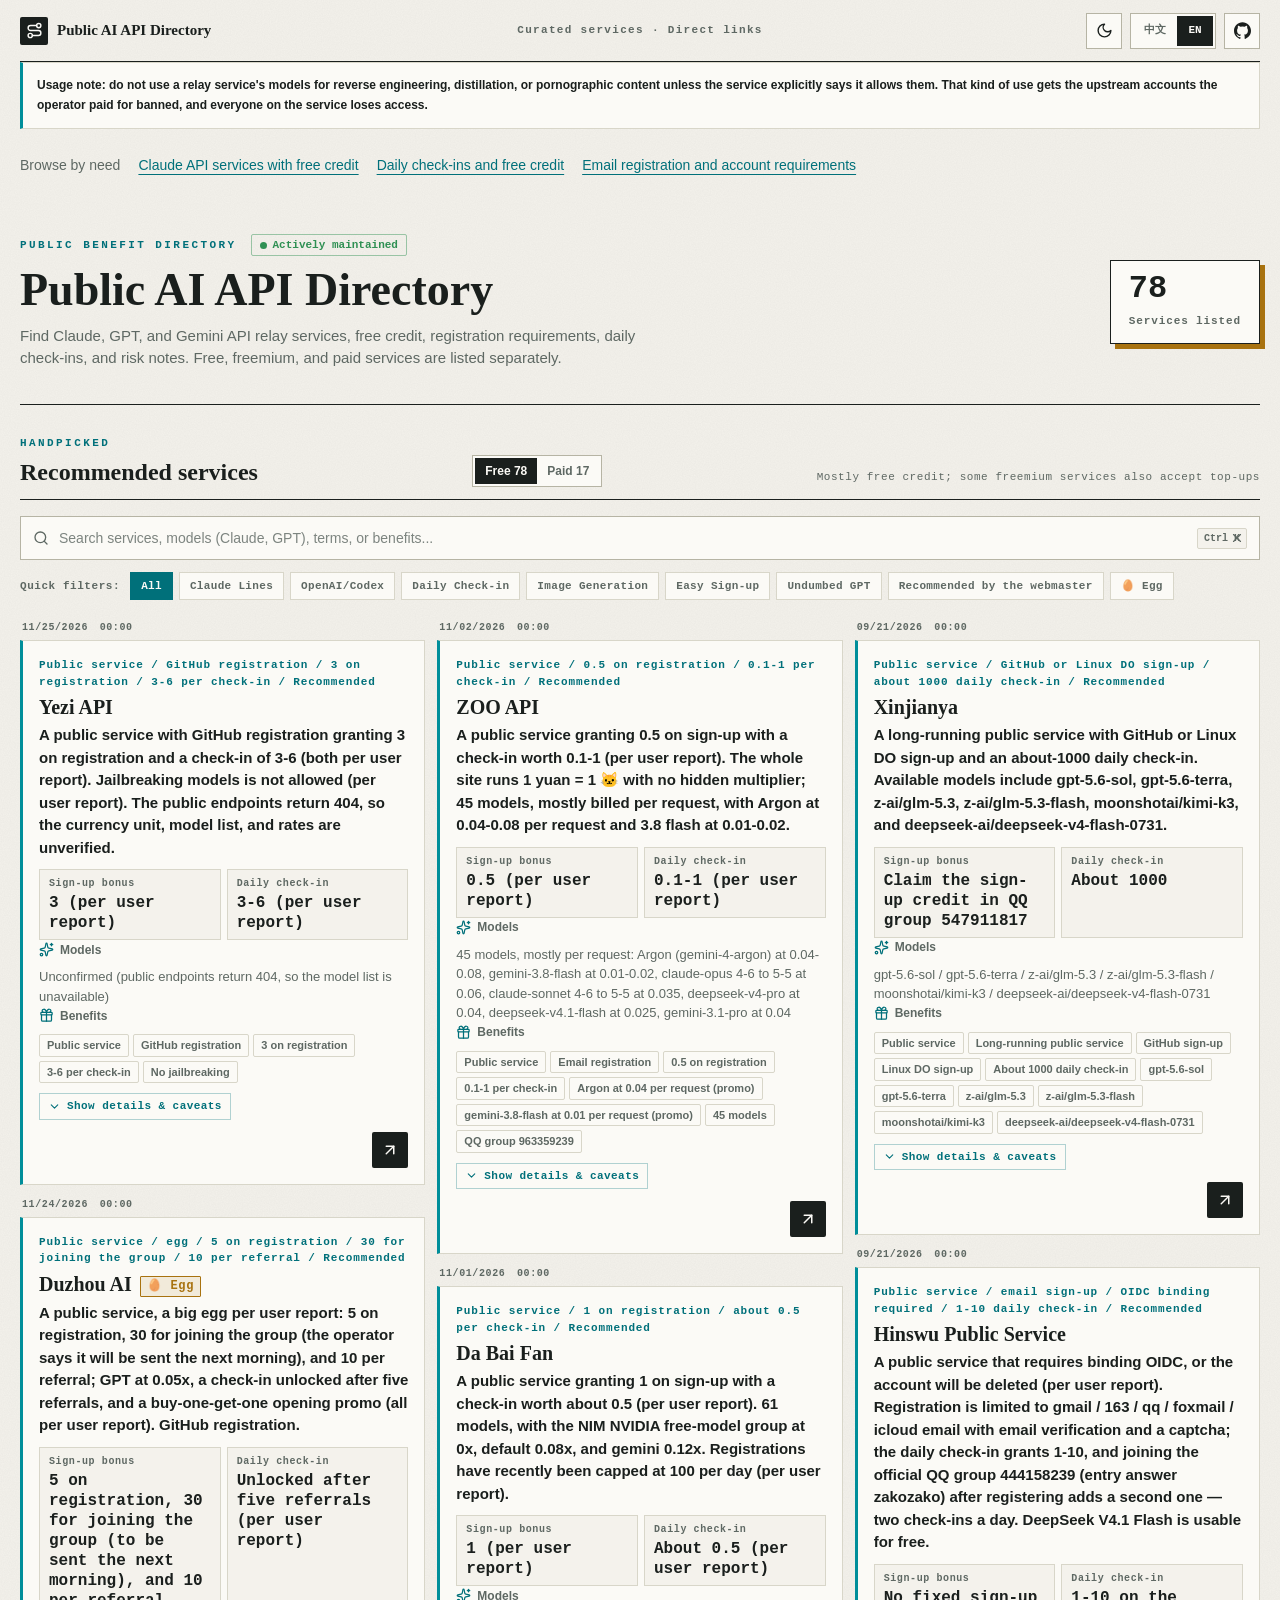
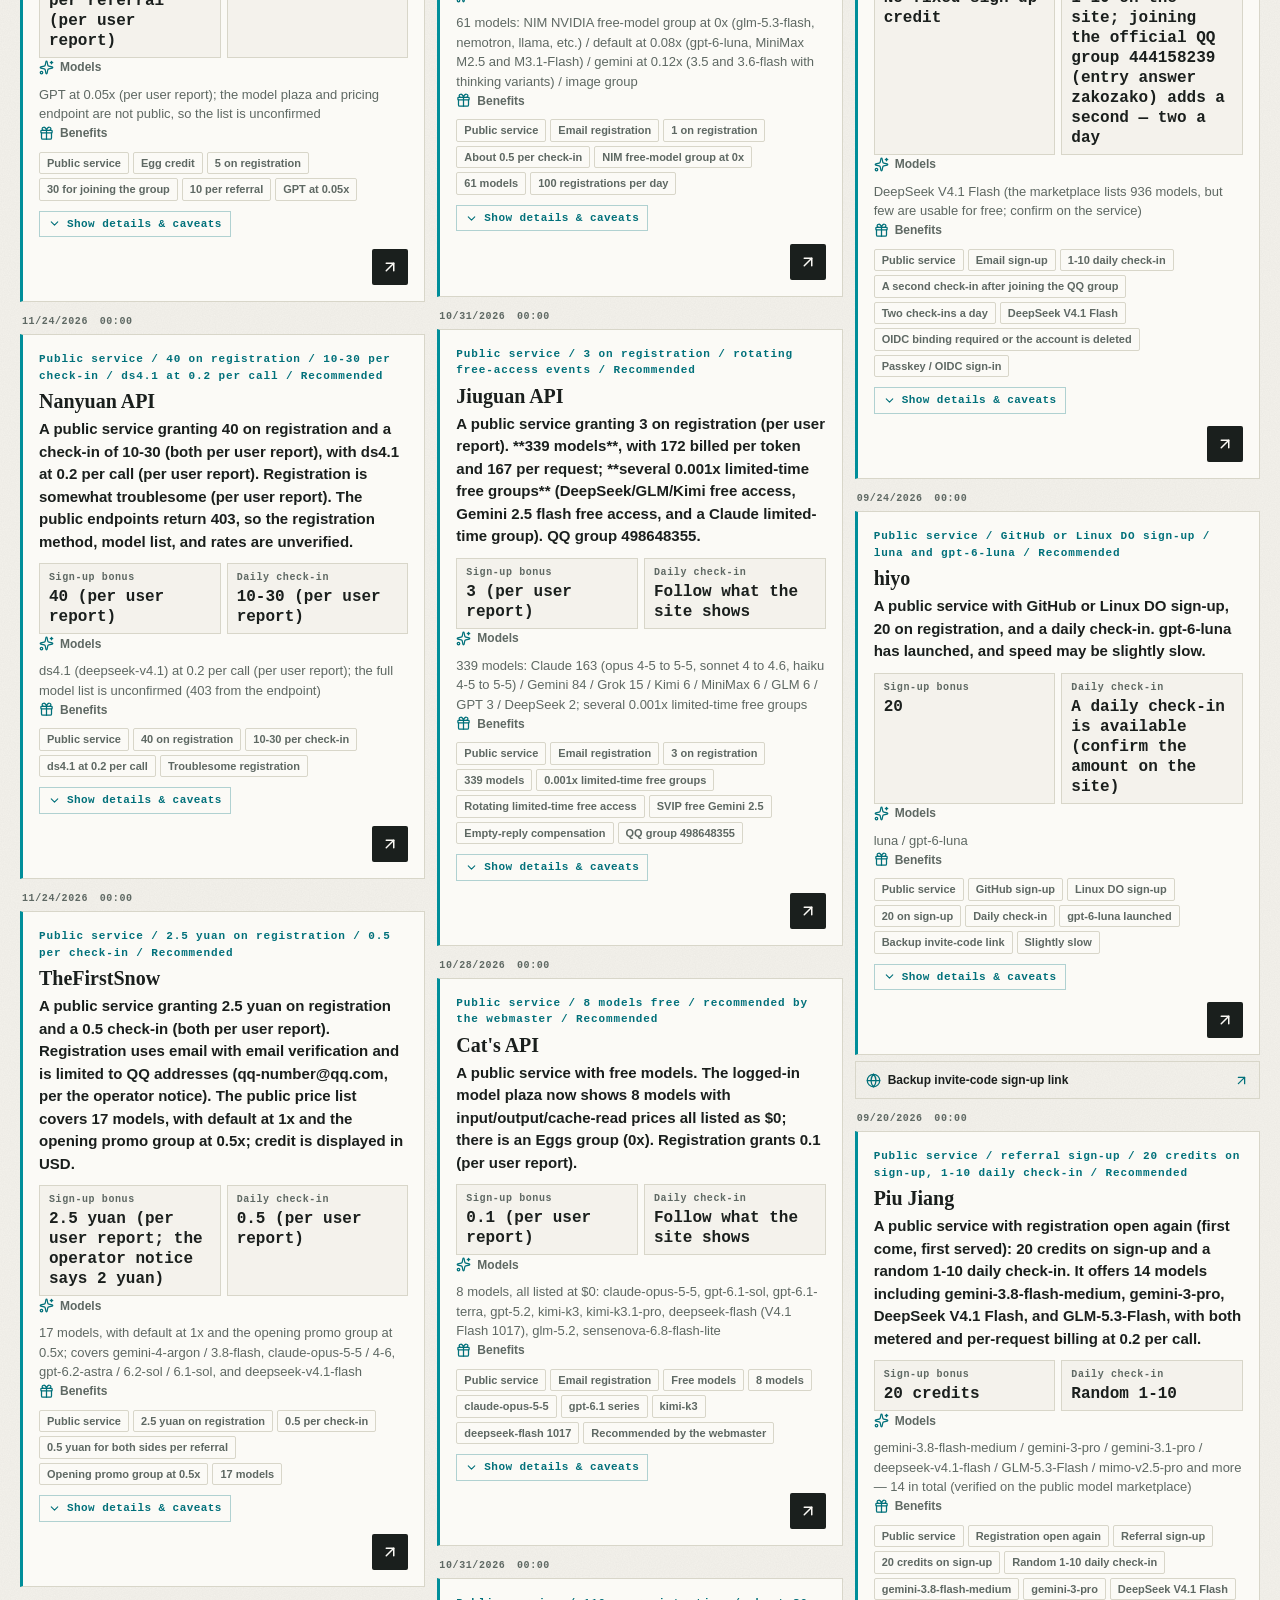
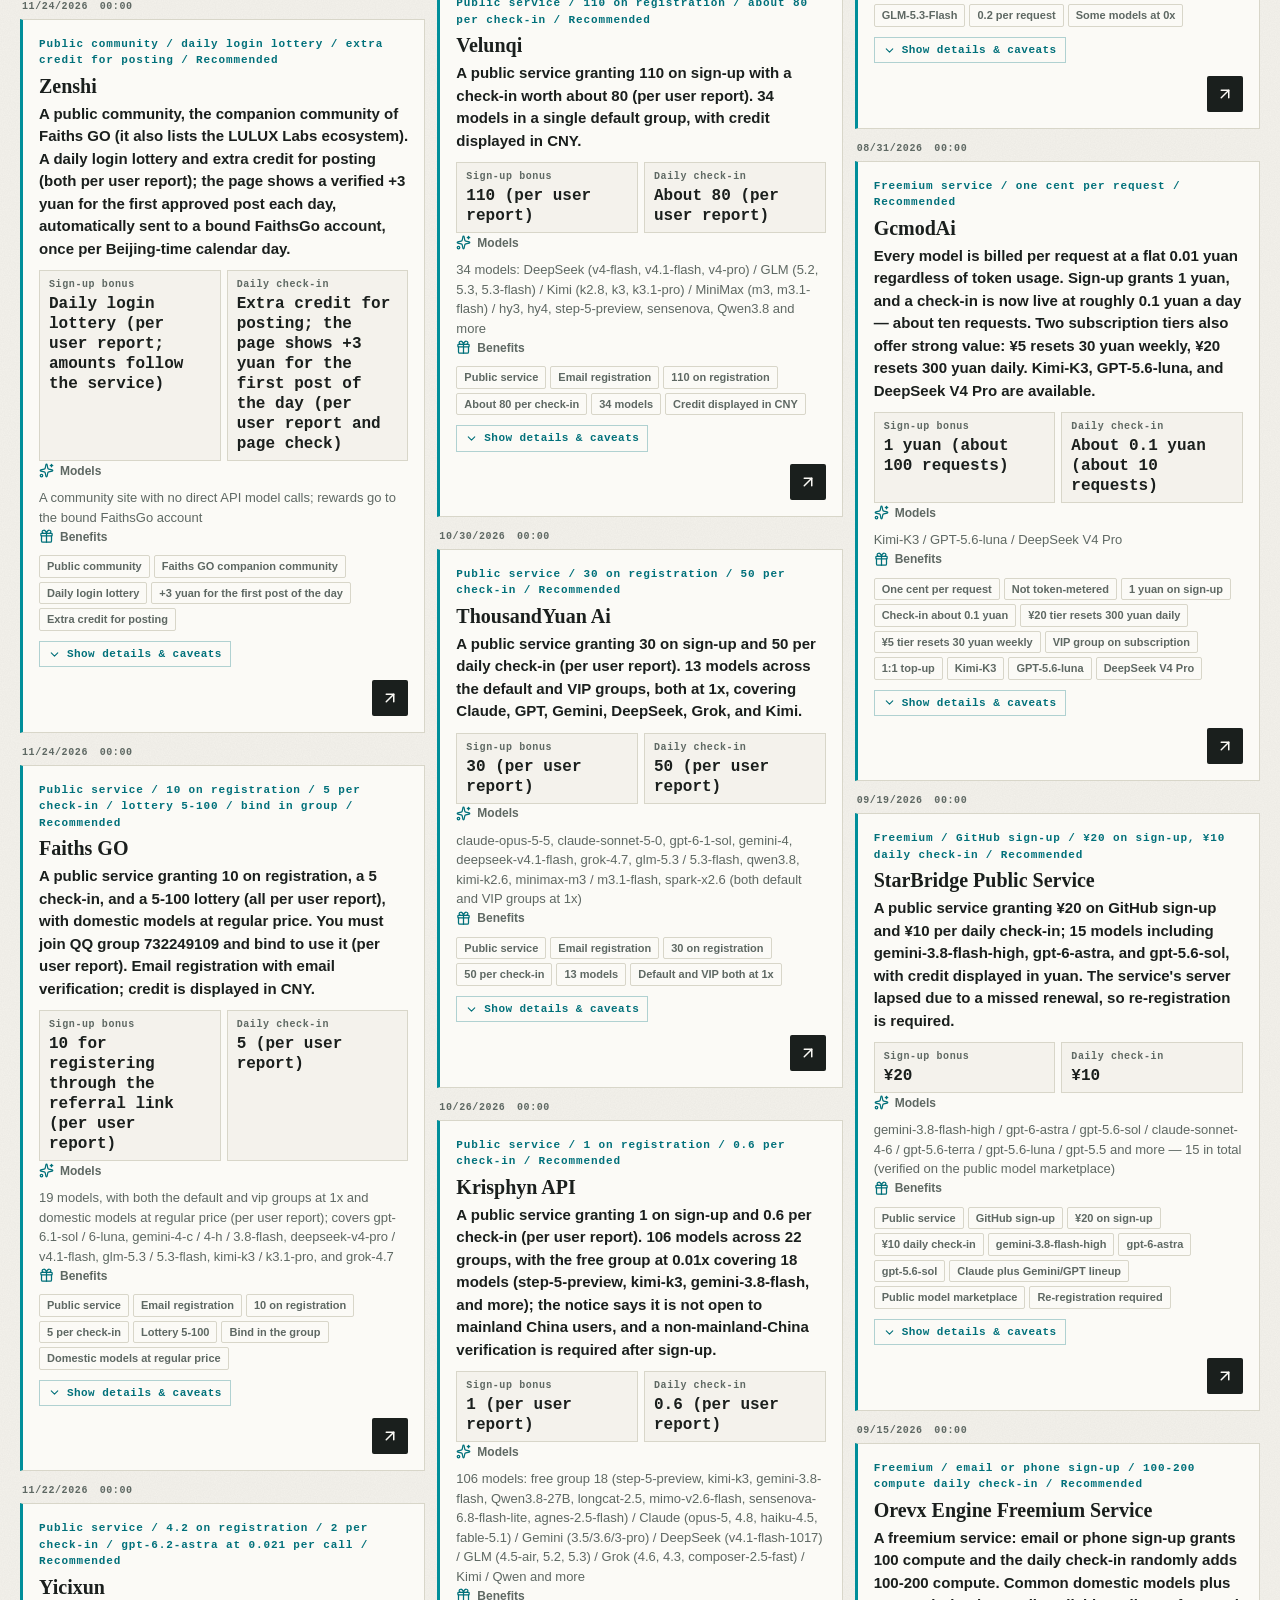
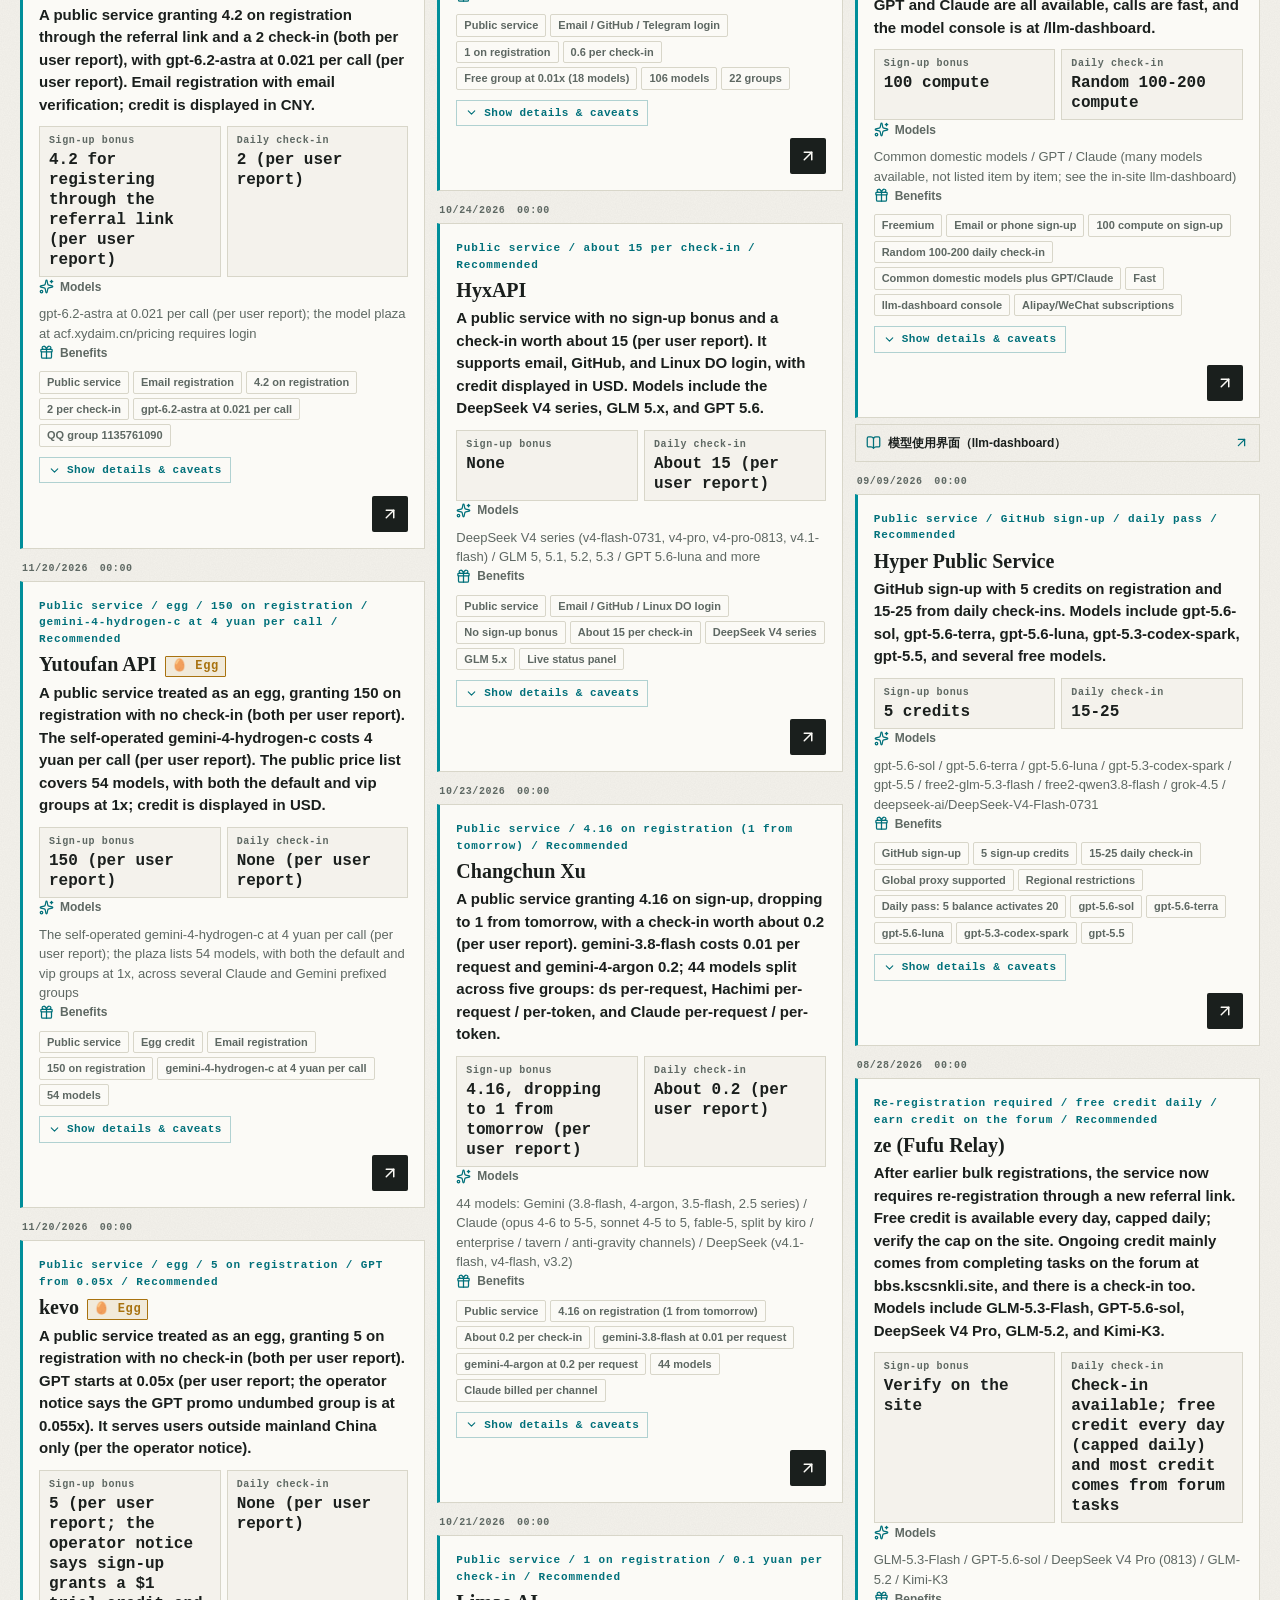
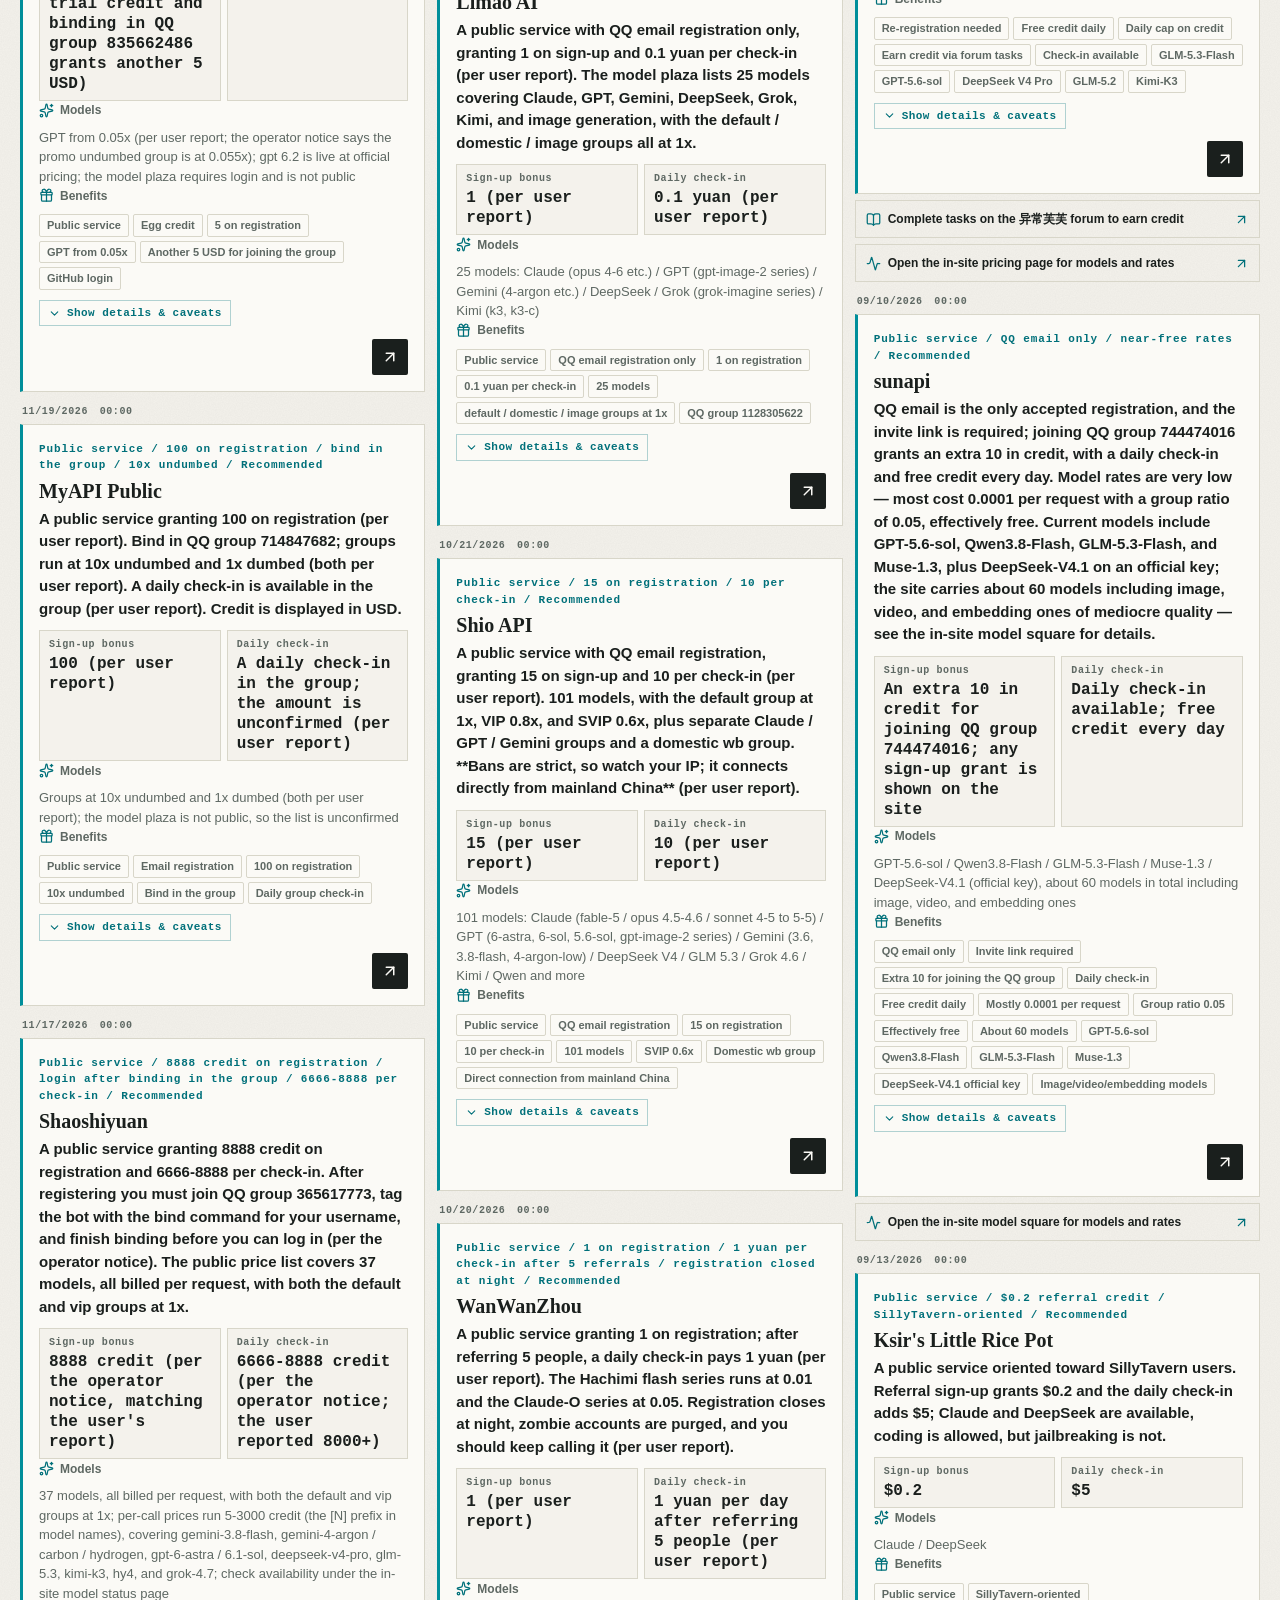
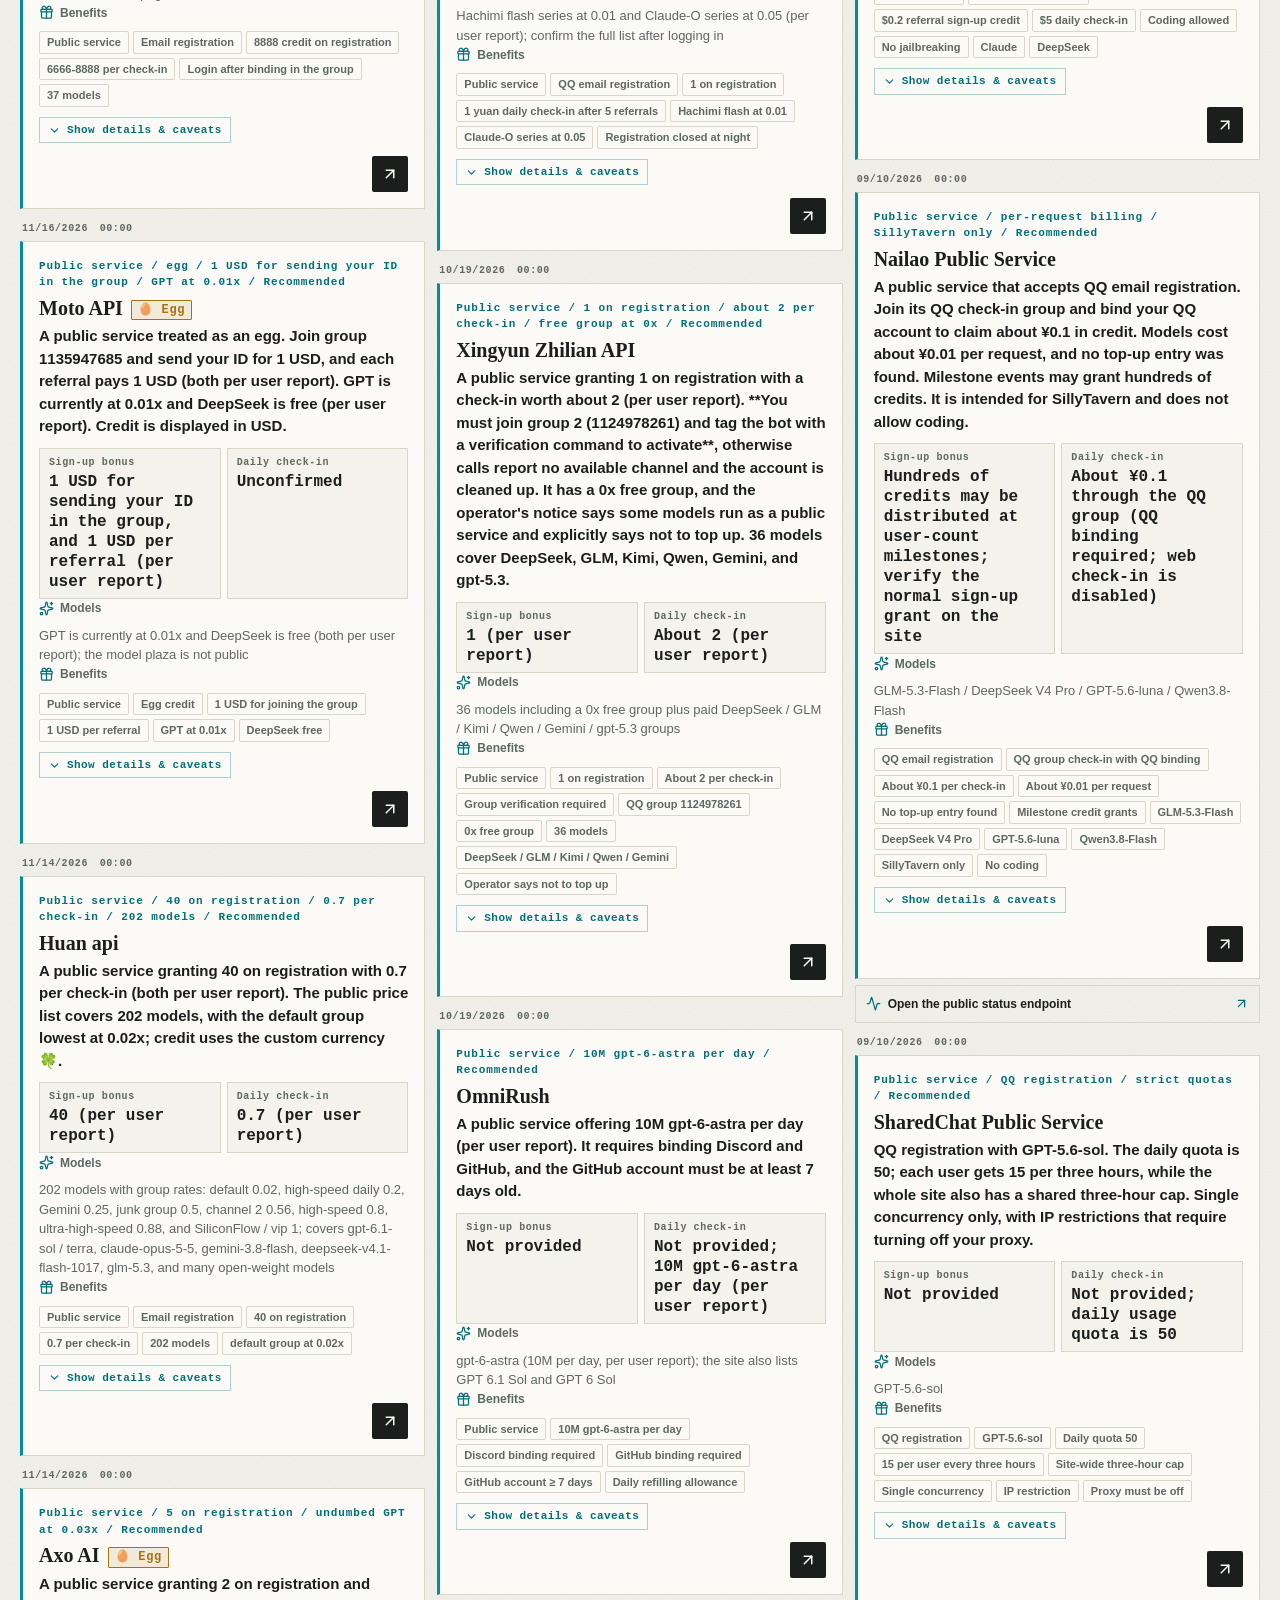
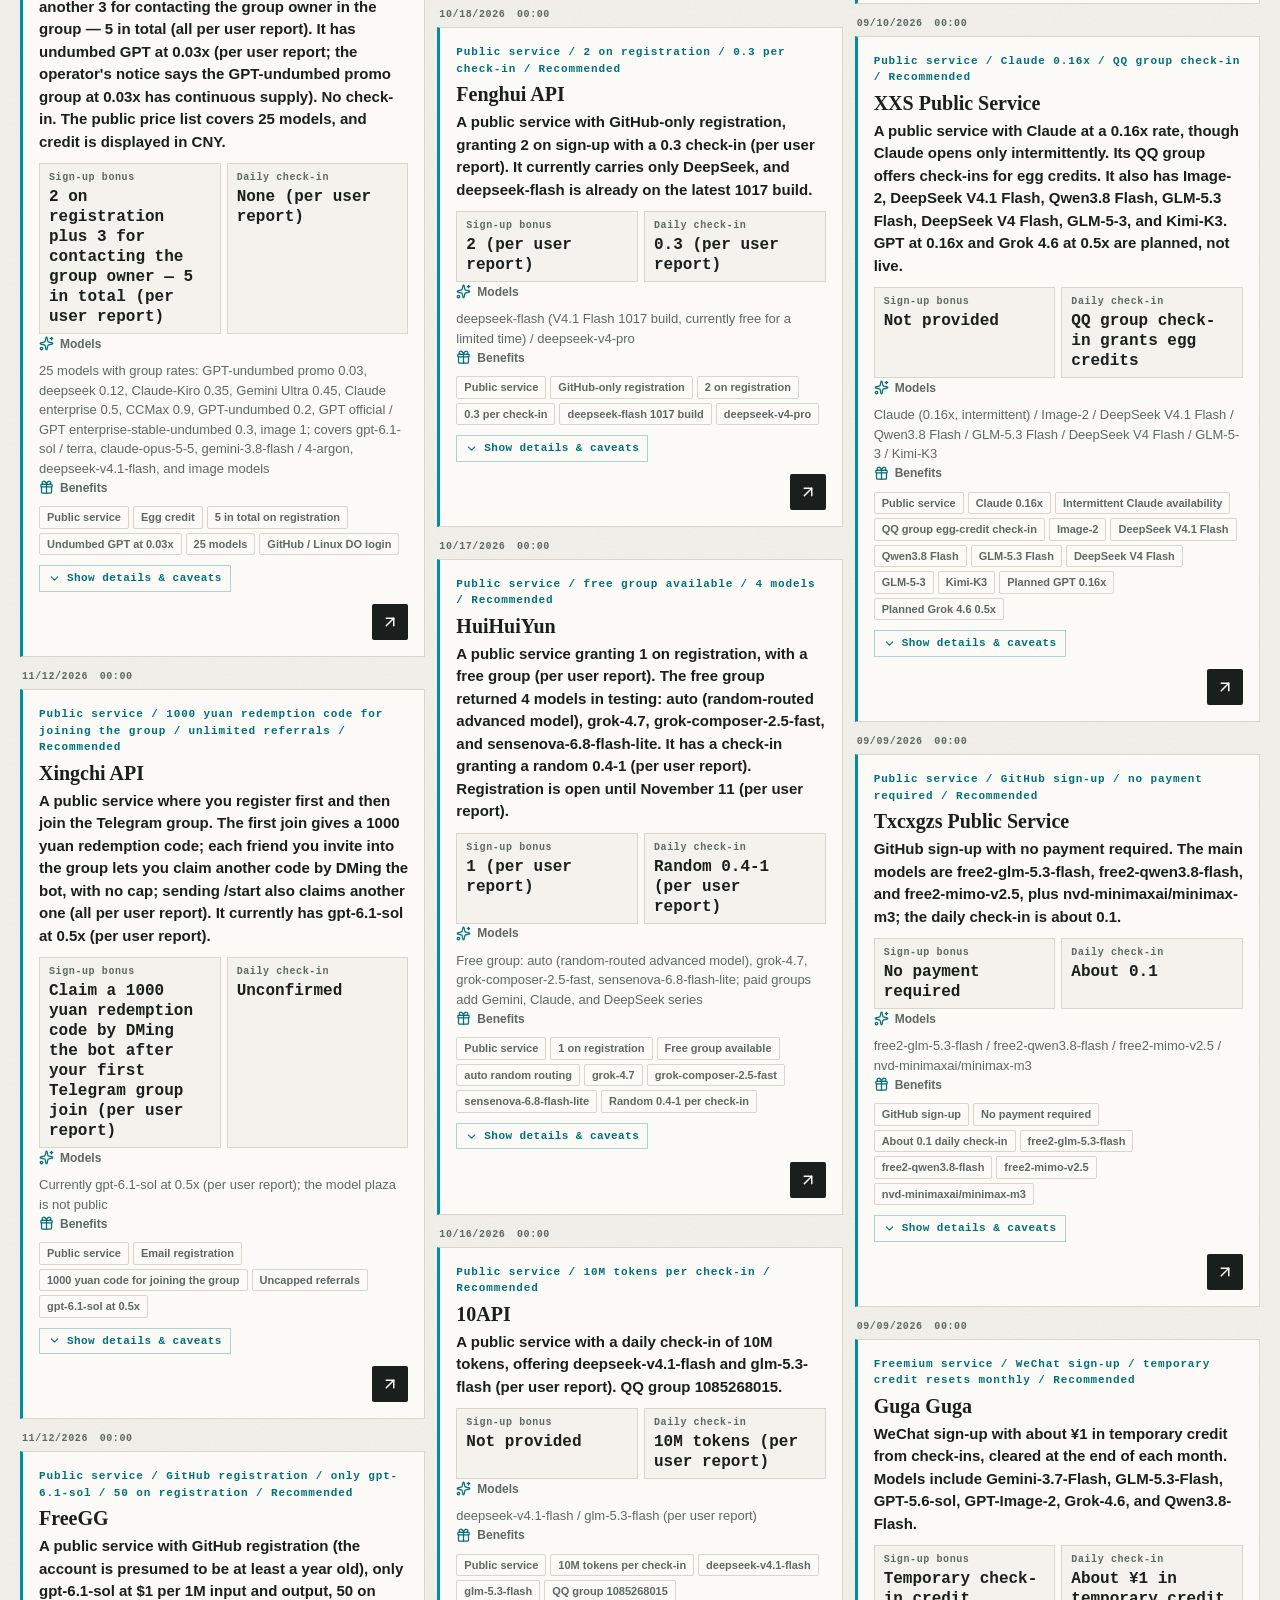
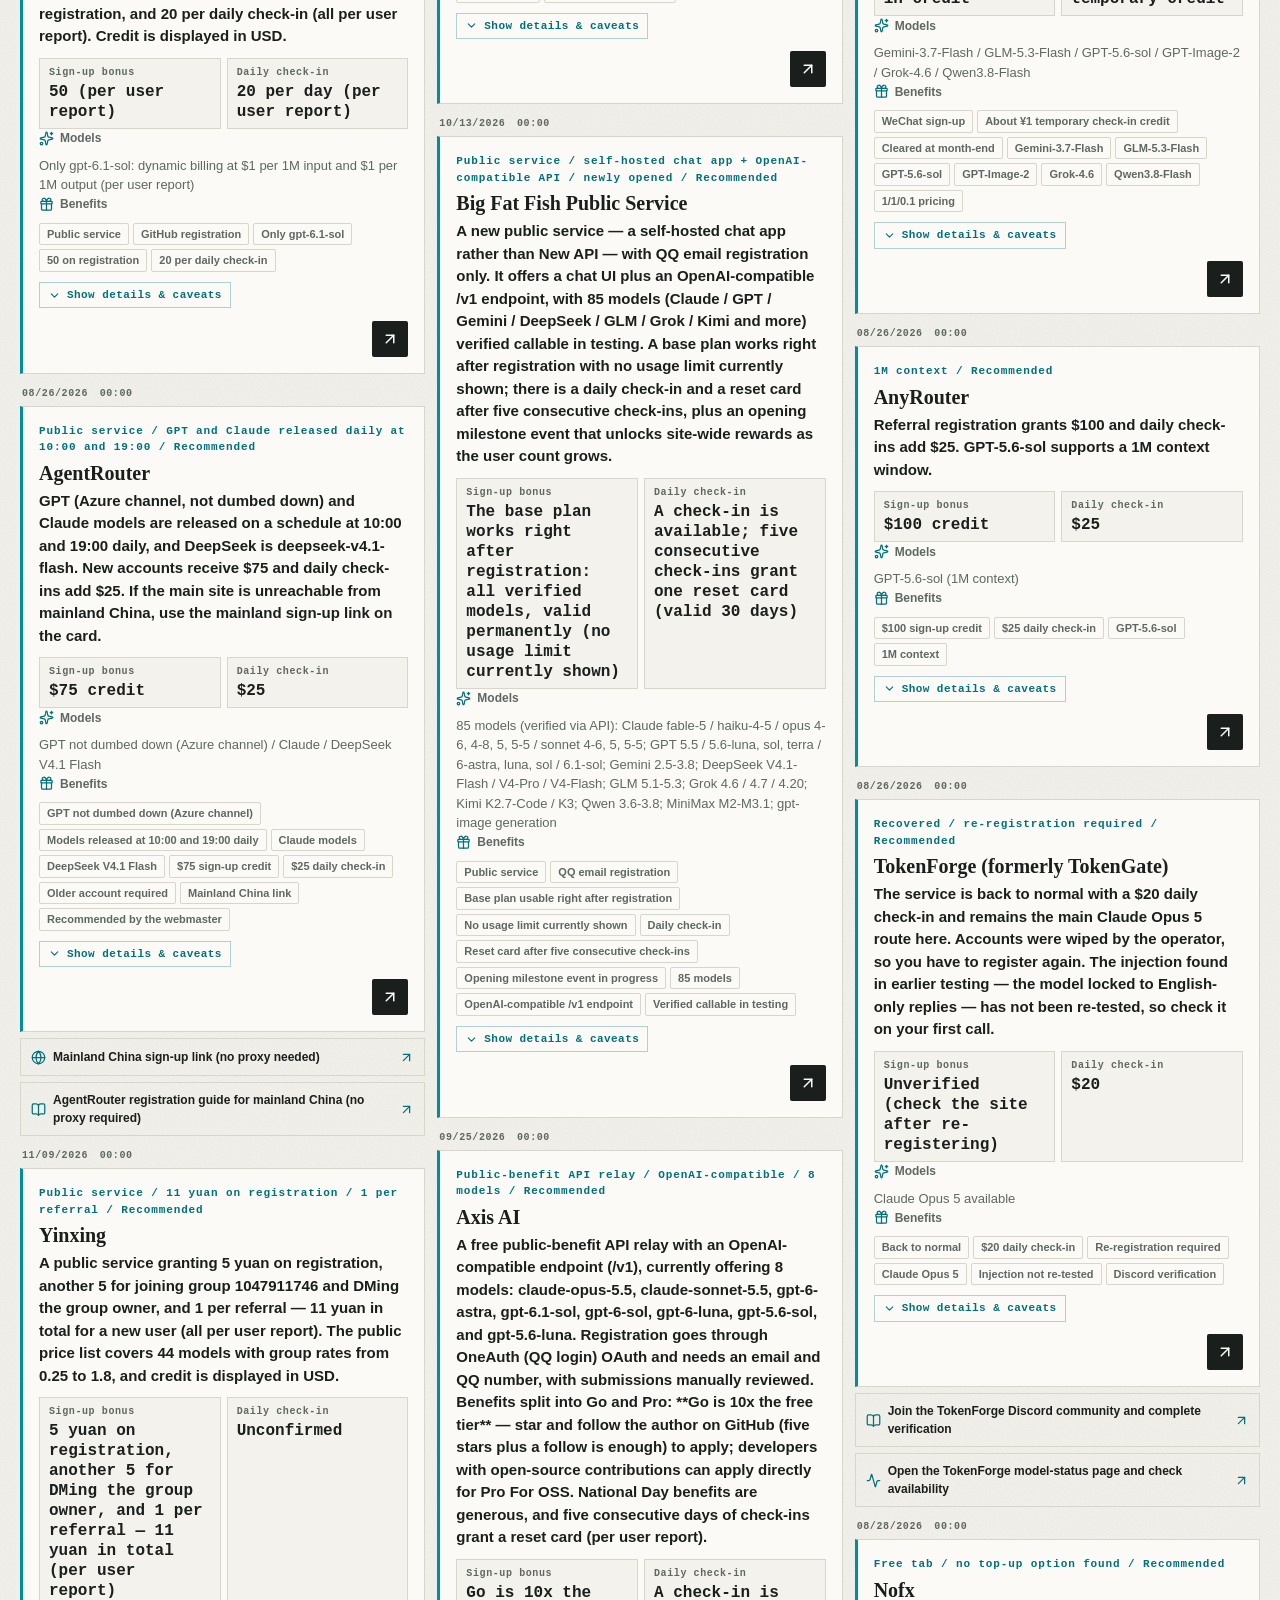
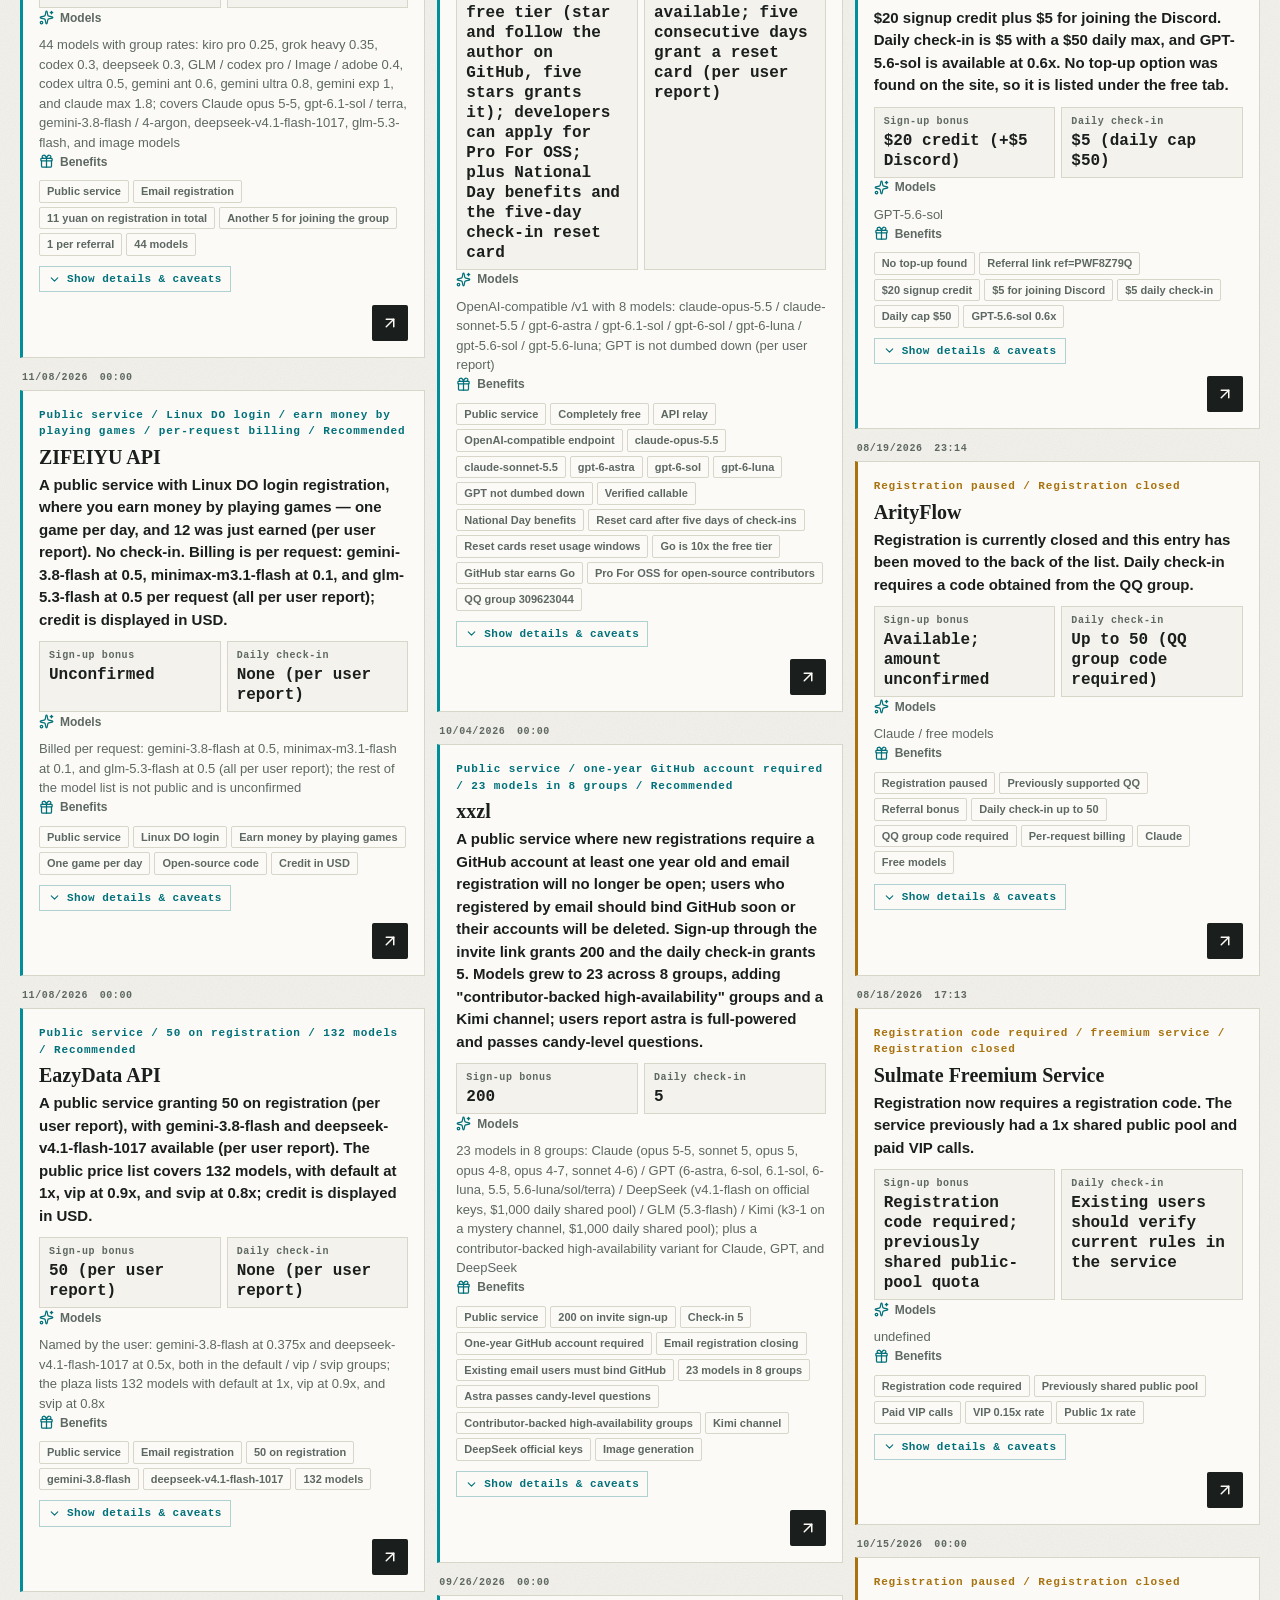
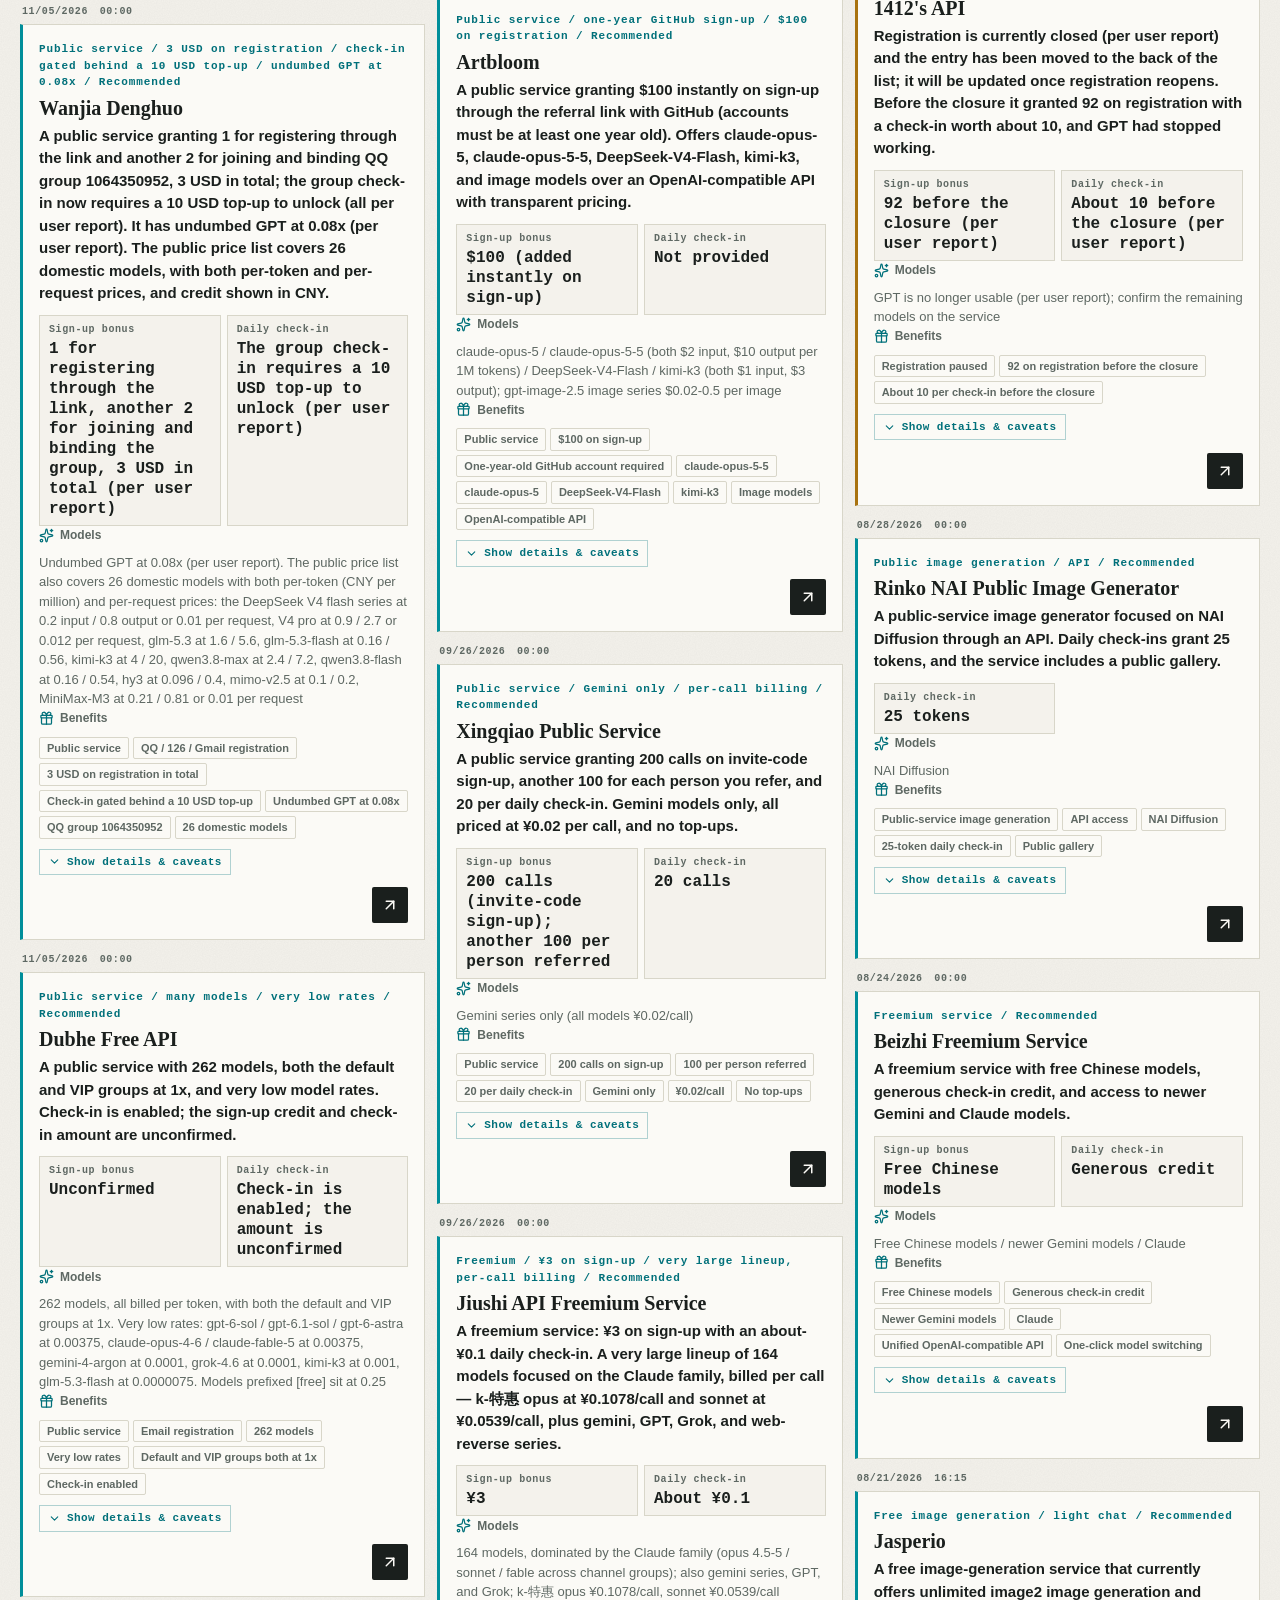
==== commit 18e30537: "feat(directory): 新收录 Yezi API 公益站——GitHub 注册，注册送 3、签到 3-6，不准破甲；接口 404 信息待确认" ====
--- a/en/index.html
+++ b/en/index.html
@@ -56,7 +56,7 @@
         document.head.appendChild(s);
       });
     </script>
-    <script src="/app.js?v=04bbd10c" data-translations-src="/entry-translations.js?v=7f919862" defer></script>
+    <script src="/app.js?v=df33cff0" data-translations-src="/entry-translations.js?v=62d99fdd" defer></script>
     <script>
       (function() {
         try {
@@ -65,7 +65,7 @@
         } catch(e) {}
       })();
     </script>
-  <script type="application/ld+json" id="structured-data">{"@context":"https://schema.org","@type":"ItemList","name":"Free AI API Directory | Credits, Daily Check-ins and Relay Services","description":"Browse Claude, GPT, and Gemini API relay services with free credit, daily check-ins, registration requirements, model information, and risk notes. Includes free, freemium, and paid services.","url":"https://ytzzjx.github.io/en/","inLanguage":"en","numberOfItems":94,"itemListElement":[{"@type":"ListItem","position":1,"name":"Duzhou AI","description":"A public service, a big egg per user report: 5 on registration, 30 for joining the group (the operator says it will be sent the next morning), and 10 per referral; GPT at 0.05x, a check-in unlocked after five referrals, and a buy-one-get-one opening promo (all per user report). GitHub registration.","url":"https://duzhouai.ccwu.cc/register?aff=UXDLBD783ZYB"},{"@type":"ListItem","position":2,"name":"Nanyuan API","description":"A public service granting 40 on registration and a check-in of 10-30 (both per user report), with ds4.1 at 0.2 per call (per user report). Registration is somewhat troublesome (per user report). The public endpoints return 403, so the registration method, model list, and rates are unverified.","url":"https://api.nanyuanapi.com/sign-up?aff=iAy9"},{"@type":"ListItem","position":3,"name":"TheFirstSnow","description":"A public service granting 2.5 yuan on registration and a 0.5 check-in (both per user report). Registration uses email with email verification and is limited to QQ addresses (qq-number@qq.com, per the operator notice). The public price list covers 17 models, with default at 1x and the opening promo group at 0.5x; credit is displayed in USD.","url":"https://thefirstsnow.top/sign-up?aff=cUwo"},{"@type":"ListItem","position":4,"name":"Zenshi","description":"A public community, the companion community of Faiths GO (it also lists the LULUX Labs ecosystem). A daily login lottery and extra credit for posting (both per user report); the page shows a verified +3 yuan for the first approved post each day, automatically sent to a bound FaithsGo account, once per Beijing-time calendar day.","url":"https://zenshi.pages.dev/login?invite=HFB6B9DV&next=/forum"},{"@type":"ListItem","position":5,"name":"Faiths GO","description":"A public service granting 10 on registration, a 5 check-in, and a 5-100 lottery (all per user report), with domestic models at regular price. You must join QQ group 732249109 and bind to use it (per user report). Email registration with email verification; credit is displayed in CNY.","url":"https://faithsgo.pages.dev/?ref=LK1e"},{"@type":"ListItem","position":6,"name":"Yicixun","description":"A public service granting 4.2 on registration through the referral link and a 2 check-in (both per user report), with gpt-6.2-astra at 0.021 per call (per user report). Email registration with email verification; credit is displayed in CNY.","url":"https://acf.xydaim.cn/sign-up?aff=NzsO"},{"@type":"ListItem","position":7,"name":"Yutoufan API","description":"A public service treated as an egg, granting 150 on registration with no check-in (both per user report). The self-operated gemini-4-hydrogen-c costs 4 yuan per call (per user report). The public price list covers 54 models, with both the default and vip groups at 1x; credit is displayed in USD.","url":"https://api.yutou.fun/sign-up?aff=Bzvp"},{"@type":"ListItem","position":8,"name":"kevo","description":"A public service treated as an egg, granting 5 on registration with no check-in (both per user report). GPT starts at 0.05x (per user report; the operator notice says the GPT promo undumbed group is at 0.055x). It serves users outside mainland China only (per the operator notice).","url":"https://ai.xiaowumin.top/sign-up?aff=bWUy"},{"@type":"ListItem","position":9,"name":"MyAPI Public","description":"A public service granting 100 on registration (per user report). Bind in QQ group 714847682; groups run at 10x undumbed and 1x dumbed (both per user report). A daily check-in is available in the group (per user report). Credit is displayed in USD.","url":"http://free.myaiapi.site:8080/register?aff=KNKXN62DPJ98"},{"@type":"ListItem","position":10,"name":"Shaoshiyuan","description":"A public service granting 8888 credit on registration and 6666-8888 per check-in. After registering you must join QQ group 365617773, tag the bot with the bind command for your username, and finish binding before you can log in (per the operator notice). The public price list covers 37 models, all billed per request, with both the default and vip groups at 1x.","url":"https://shaoshiyuan.xyz/sign-up?aff=asgD"},{"@type":"ListItem","position":11,"name":"Moto API","description":"A public service treated as an egg. Join group 1135947685 and send your ID for 1 USD, and each referral pays 1 USD (both per user report). GPT is currently at 0.01x and DeepSeek is free (per user report). Credit is displayed in USD.","url":"https://motoapi.com/sign-up?aff=JHXX"},{"@type":"ListItem","position":12,"name":"Huan api","description":"A public service granting 40 on registration with 0.7 per check-in (both per user report). The public price list covers 202 models, with the default group lowest at 0.02x; credit uses the custom currency 🍀.","url":"https://api.novalyte.cn/sign-up?aff=aLgj"},{"@type":"ListItem","position":13,"name":"Axo AI","description":"A public service granting 2 on registration and another 3 for contacting the group owner in the group — 5 in total (all per user report). It has undumbed GPT at 0.03x (per user report; the operator's notice says the GPT-undumbed promo group at 0.03x has continuous supply). No check-in. The public price list covers 25 models, and credit is displayed in CNY.","url":"https://axoai.cc/sign-up?aff=QDqX"},{"@type":"ListItem","position":14,"name":"Xingchi API","description":"A public service where you register first and then join the Telegram group. The first join gives a 1000 yuan redemption code; each friend you invite into the group lets you claim another code by DMing the bot, with no cap; sending /start also claims another one (all per user report). It currently has gpt-6.1-sol at 0.5x (per user report).","url":"https://xingchiapi.com/register?aff=6F9G3HF4B8W6"},{"@type":"ListItem","position":15,"name":"FreeGG","description":"A public service with GitHub registration (the account is presumed to be at least a year old), only gpt-6.1-sol at $1 per 1M input and output, 50 on registration, and 20 per daily check-in (all per user report). Credit is displayed in USD.","url":"https://freegg.app/sign-up?aff=Ynwv"},{"@type":"ListItem","position":16,"name":"AgentRouter","description":"GPT (Azure channel, not dumbed down) and Claude models are released on a schedule at 10:00 and 19:00 daily, and DeepSeek is deepseek-v4.1-flash. New accounts receive $75 and daily check-ins add $25. If the main site is unreachable from mainland China, use the mainland sign-up link on the card.","url":"https://agentrouter.org/register?aff=i3Xz"},{"@type":"ListItem","position":17,"name":"Yinxing","description":"A public service granting 5 yuan on registration, another 5 for joining group 1047911746 and DMing the group owner, and 1 per referral — 11 yuan in total for a new user (all per user report). The public price list covers 44 models with group rates from 0.25 to 1.8, and credit is displayed in USD.","url":"https://open.taikoapi.com/sign-up?aff=3dBN"},{"@type":"ListItem","position":18,"name":"ZIFEIYU API","description":"A public service with Linux DO login registration, where you earn money by playing games — one game per day, and 12 was just earned (per user report). No check-in. Billing is per request: gemini-3.8-flash at 0.5, minimax-m3.1-flash at 0.1, and glm-5.3-flash at 0.5 per request (all per user report); credit is displayed in USD.","url":"https://ai.112102.xyz/sign-up?aff=94cf"},{"@type":"ListItem","position":19,"name":"EazyData API","description":"A public service granting 50 on registration (per user report), with gemini-3.8-flash and deepseek-v4.1-flash-1017 available (per user report). The public price list covers 132 models, with default at 1x, vip at 0.9x, and svip at 0.8x; credit is displayed in USD.","url":"https://eazydata.org/sign-up?aff=goIo"},{"@type":"ListItem","position":20,"name":"Wanjia Denghuo","description":"A public service granting 1 for registering through the link and another 2 for joining and binding QQ group 1064350952, 3 USD in total; the group check-in now requires a 10 USD top-up to unlock (all per user report). It has undumbed GPT at 0.08x (per user report). The public price list covers 26 domestic models, with both per-token and per-request prices, and credit shown in CNY.","url":"https://wjapi.vip/register?aff=ZJFB7ZVSEMYJ"},{"@type":"ListItem","position":21,"name":"Dubhe Free API","description":"A public service with 262 models, both the default and VIP groups at 1x, and very low model rates. Check-in is enabled; the sign-up credit and check-in amount are unconfirmed.","url":"https://ai.skill.wales/sign-up?aff=jqc8"},{"@type":"ListItem","position":22,"name":"Wen Token","description":"A paid service filed under the public section as an egg, granting 3 yuan on sign-up with no check-in (per user report). Only use gemini-3.8-flash at 0.0035 per call and gemini-4-argon-count at 0.08 per call; do not use the other models.","url":"https://api.wentoken.si/sign-up?aff=HMTK"},{"@type":"ListItem","position":23,"name":"API Zhinu","description":"A paid service and the current main pick (per user report). GPT context is not billed at double. Double-11 promo: 0.01x fully undumbed GPT with a 95% cache hit and a 1-second time to first token, and the group is open right now (per user report), through 23:59 on November 11. No sign-up credit.","url":"https://ai.apizn.com/sign-up?aff=AFT4"},{"@type":"ListItem","position":24,"name":"Jasper","description":"A public service with many free models (per user report). 149 models, with the Unlimited group at 0x (59 models) and the Free group at 0.01x (9 models). Credit is shown in the custom currency ✦.","url":"https://api.yjs.im/sign-up?aff=5uGC"},{"@type":"ListItem","position":25,"name":"Fukaka's Little Canteen","description":"A public service whose sign-up credit covers 150 gemini-3.8-flash calls, with no check-in (per user report). Treat it as egg credit and discard it once spent. Credit is shown in the custom currency 🍭.","url":"https://api.fuka.win/sign-up?aff=Erxa"},{"@type":"ListItem","position":26,"name":"ZOO API","description":"A public service granting 0.5 on sign-up with a check-in worth 0.1-1 (per user report). The whole site runs 1 yuan = 1 🐱 with no hidden multiplier; 45 models, mostly billed per request, with Argon at 0.04-0.08 per request and 3.8 flash at 0.01-0.02.","url":"https://zooapi.gfkfqtcx.com/sign-up?aff=UpPk"},{"@type":"ListItem","position":27,"name":"Da Bai Fan","description":"A public service granting 1 on sign-up with a check-in worth about 0.5 (per user report). 61 models, with the NIM NVIDIA free-model group at 0x, default 0.08x, and gemini 0.12x. Registrations have recently been capped at 100 per day (per user report).","url":"https://newapi.hkkkj.qzz.io/sign-up?aff=SrUj"},{"@type":"ListItem","position":28,"name":"tntapi","description":"A paid service at 0.07x with a 90% cache hit and undumbed GPT across the board (per user report).","url":"https://tntapi.com/register?aff=YEHKYD842LNC"},{"@type":"ListItem","position":29,"name":"Menghuan API","description":"A paid service at 0.08x with an 80% cache hit and undumbed GPT across the board (per user report).","url":"https://mhapi.net/register?aff=MPFATHYUYACF"},{"@type":"ListItem","position":30,"name":"beiluoxi","description":"A paid service with GPT at 0.07x, undumbed (per user report).","url":"https://beiluoxi.ccwu.cc/register?aff=EKZSES6FNVPX"},{"@type":"ListItem","position":31,"name":"Jiuguan API","description":"A public service granting 3 on registration (per user report). **339 models**, with 172 billed per token and 167 per request; **several 0.001x limited-time free groups** (DeepSeek/GLM/Kimi free access, Gemini 2.5 flash free access, and a Claude limited-time group). QQ group 498648355.","url":"https://jiuguan.cloud/sign-up?aff=PvxS"},{"@type":"ListItem","position":32,"name":"Cat's API","description":"A public service with free models. The logged-in model plaza now shows 8 models with input/output/cache-read prices all listed as $0; there is an Eggs group (0x). Registration grants 0.1 (per user report).","url":"https://www.catpawrouter.com/sign-up?aff=YugA"},{"@type":"ListItem","position":33,"name":"Velunqi","description":"A public service granting 110 on sign-up with a check-in worth about 80 (per user report). 34 models in a single default group, with credit displayed in CNY.","url":"https://velunqi.asia/sign-up?aff=EHhE"},{"@type":"ListItem","position":34,"name":"ThousandYuan Ai","description":"A public service granting 30 on sign-up and 50 per daily check-in (per user report). 13 models across the default and VIP groups, both at 1x, covering Claude, GPT, Gemini, DeepSeek, Grok, and Kimi.","url":"https://api.thousandyuan.dpdns.org/sign-up?aff=vDuG"},{"@type":"ListItem","position":35,"name":"Qiudaoyu","description":"A paid tavern-oriented service granting 2.5 on registration with no check-in (per user report). The highlight is argon at 0.02 per request (per user report).","url":"https://qiudaoy.com/sign-up?aff=V9zw"},{"@type":"ListItem","position":36,"name":"Krisphyn API","description":"A public service granting 1 on sign-up and 0.6 per check-in (per user report). 106 models across 22 groups, with the free group at 0.01x covering 18 models (step-5-preview, kimi-k3, gemini-3.8-flash, and more); the notice says it is not open to mainland China users, and a non-mainland-China verification is required after sign-up.","url":"https://api.krisphyn.cc/sign-up?aff=RHNm"},{"@type":"ListItem","position":37,"name":"HyxAPI","description":"A public service with no sign-up bonus and a check-in worth about 15 (per user report). It supports email, GitHub, and Linux DO login, with credit displayed in USD. Models include the DeepSeek V4 series, GLM 5.x, and GPT 5.6.","url":"https://hyxware.com/auth?mode=register&aff=iSln"},{"@type":"ListItem","position":38,"name":"Changchun Xu","description":"A public service granting 4.16 on sign-up, dropping to 1 from tomorrow, with a check-in worth about 0.2 (per user report). gemini-3.8-flash costs 0.01 per request and gemini-4-argon 0.2; 44 models split across five groups: ds per-request, Hachimi per-request / per-token, and Claude per-request / per-token.","url":"https://changchunxu.xyz/sign-up?aff=YRjX"},{"@type":"ListItem","position":39,"name":"Limao AI","description":"A public service with QQ email registration only, granting 1 on sign-up and 0.1 yuan per check-in (per user report). The model plaza lists 25 models covering Claude, GPT, Gemini, DeepSeek, Grok, Kimi, and image generation, with the default / domestic / image groups all at 1x.","url":"https://limao-api.com/sign-up?aff=QKlJ"},{"@type":"ListItem","position":40,"name":"Shio API","description":"A public service with QQ email registration, granting 15 on sign-up and 10 per check-in (per user report). 101 models, with the default group at 1x, VIP 0.8x, and SVIP 0.6x, plus separate Claude / GPT / Gemini groups and a domestic wb group. **Bans are strict, so watch your IP; it connects directly from mainland China** (per user report).","url":"https://api.203236.xyz/sign-up"},{"@type":"ListItem","position":41,"name":"WanWanZhou","description":"A public service granting 1 on registration; after referring 5 people, a daily check-in pays 1 yuan (per user report). The Hachimi flash series runs at 0.01 and the Claude-O series at 0.05. Registration closes at night, zombie accounts are purged, and you should keep calling it (per user report).","url":"https://wanwanzhou.top/register?aff=E44252EBQGS2"},{"@type":"ListItem","position":42,"name":"Xingyun Zhilian API","description":"A public service granting 1 on registration with a check-in worth about 2 (per user report). **You must join group 2 (1124978261) and tag the bot with a verification command to activate**, otherwise calls report no available channel and the account is cleaned up. It has a 0x free group, and the operator's notice says some models run as a public service and explicitly says not to top up. 36 models cover DeepSeek, GLM, Kimi, Qwen, Gemini, and gpt-5.3.","url":"https://api.xincloud.top/sign-up?aff=YOv3"},{"@type":"ListItem","position":43,"name":"OmniRush","description":"A public service offering 10M gpt-6-astra per day (per user report). It requires binding Discord and GitHub, and the GitHub account must be at least 7 days old.","url":"https://omnirush.ai/console?ref=SUS3JHD9"},{"@type":"ListItem","position":44,"name":"Fenghui API","description":"A public service with GitHub-only registration, granting 2 on sign-up with a 0.3 check-in (per user report). It currently carries only DeepSeek, and deepseek-flash is already on the latest 1017 build.","url":"https://api.huidev.com/sign-up?aff=SPqL"},{"@type":"ListItem","position":45,"name":"HuiHuiYun","description":"A public service granting 1 on registration, with a free group (per user report). The free group returned 4 models in testing: auto (random-routed advanced model), grok-4.7, grok-composer-2.5-fast, and sensenova-6.8-flash-lite. It has a check-in granting a random 0.4-1 (per user report). Registration is open until November 11 (per user report).","url":"https://api.huihuiyun.top/register?aff=AHAL3TAU466P"},{"@type":"ListItem","position":46,"name":"10API","description":"A public service with a daily check-in of 10M tokens, offering deepseek-v4.1-flash and glm-5.3-flash (per user report). QQ group 1085268015.","url":"https://nextapi.store/login?inv=INVY5KXY1ZN"},{"@type":"ListItem","position":47,"name":"Big Fat Fish Public Service","description":"A new public service — a self-hosted chat app rather than New API — with QQ email registration only. It offers a chat UI plus an OpenAI-compatible /v1 endpoint, with 85 models (Claude / GPT / Gemini / DeepSeek / GLM / Grok / Kimi and more) verified callable in testing. A base plan works right after registration with no usage limit currently shown; there is a daily check-in and a reset card after five consecutive check-ins, plus an opening milestone event that unlocks site-wide rewards as the user count grows.","url":"https://arc.103-121-95-72.sslip.io/register?invite=XXPSNBJP"},{"@type":"ListItem","position":48,"name":"Axis AI","description":"A free public-benefit API relay with an OpenAI-compatible endpoint (/v1), currently offering 8 models: claude-opus-5.5, claude-sonnet-5.5, gpt-6-astra, gpt-6.1-sol, gpt-6-sol, gpt-6-luna, gpt-5.6-sol, and gpt-5.6-luna. Registration goes through OneAuth (QQ login) OAuth and needs an email and QQ number, with submissions manually reviewed. Benefits split into Go and Pro: **Go is 10x the free tier** — star and follow the author on GitHub (five stars plus a follow is enough) to apply; developers with open-source contributions can apply directly for Pro For OSS. National Day benefits are generous, and five consecutive days of check-ins grant a reset card (per user report).","url":"https://ai.onyxaxis.org/register?invite=AMMRWZ5P"},{"@type":"ListItem","position":49,"name":"xxzl","description":"A public service where new registrations require a GitHub account at least one year old and email registration will no longer be open; users who registered by email should bind GitHub soon or their accounts will be deleted. Sign-up through the invite link grants 200 and the daily check-in grants 5. Models grew to 23 across 8 groups, adding \"contributor-backed high-availability\" groups and a Kimi channel; users report astra is full-powered and passes candy-level questions.","url":"https://ai.1tim.com/sign-up?aff=TyKU"},{"@type":"ListItem","position":50,"name":"Artbloom","description":"A public service granting $100 instantly on sign-up through the referral link with GitHub (accounts must be at least one year old). Offers claude-opus-5, claude-opus-5-5, DeepSeek-V4-Flash, kimi-k3, and image models over an OpenAI-compatible API with transparent pricing.","url":"https://api.artbloom.tech/signup?ref=564I5GN2SY"},{"@type":"ListItem","position":51,"name":"Xingqiao Public Service","description":"A public service granting 200 calls on invite-code sign-up, another 100 for each person you refer, and 20 per daily check-in. Gemini models only, all priced at ¥0.02 per call, and no top-ups.","url":"https://xingqiao.chat/sign-up?aff=11NC"},{"@type":"ListItem","position":52,"name":"Jiushi API Freemium Service","description":"A freemium service: ¥3 on sign-up with an about-¥0.1 daily check-in. A very large lineup of 164 models focused on the Claude family, billed per call — k-特惠 opus at ¥0.1078/call and sonnet at ¥0.0539/call, plus gemini, GPT, Grok, and web-reverse series.","url":"https://api.jiushi.xin/register?aff=KQiA"},{"@type":"ListItem","position":53,"name":"Camila Public Service","description":"A public service granting 5000 points on sign-up with an about-200 daily check-in. The public model marketplace lists 51 models: the 11-model public group is mostly at a 0x rate, with per-call groups (gemini about 0.015/call, grok and GPT 0.01/call). Email-verified or GitHub sign-up.","url":"https://free.camila.qzz.io/sign-up?aff=qF18"},{"@type":"ListItem","position":54,"name":"Ovo Freemium Service","description":"A freemium SillyTavern-oriented service granting ¥5 on sign-up; **the daily check-in is now a \"yesterday's-spending rebate\": regular users get 5% of the previous day's actual API spending and VIP users 10%**. Claude and Gemini are available — gemini at ¥0.04 per call and claude-opus-4-6 at ¥0.3 per call.","url":"https://ovoapi.cn/sign-up?aff=st79"},{"@type":"ListItem","position":55,"name":"Xinjianya","description":"A long-running public service with GitHub or Linux DO sign-up and an about-1000 daily check-in. Available models include gpt-5.6-sol, gpt-5.6-terra, z-ai/glm-5.3, z-ai/glm-5.3-flash, moonshotai/kimi-k3, and deepseek-ai/deepseek-v4-flash-0731.","url":"https://new.xinjianya.top/register?aff=NTKW"},{"@type":"ListItem","position":56,"name":"Hinswu Public Service","description":"A public service that requires binding OIDC, or the account will be deleted (per user report). Registration is limited to gmail / 163 / qq / foxmail / icloud email with email verification and a captcha; the daily check-in grants 1-10, and joining the official QQ group 444158239 (entry answer zakozako) after registering adds a second one — two check-ins a day. DeepSeek V4.1 Flash is usable for free.","url":"https://new.ai.hinswu.top/sign-up?aff=L6as"},{"@type":"ListItem","position":57,"name":"hiyo","description":"A public service with GitHub or Linux DO sign-up, 20 on registration, and a daily check-in. gpt-6-luna has launched, and speed may be slightly slow.","url":"https://free.hiyo.top/register?aff=ASBDCX98PNNG"},{"@type":"ListItem","position":58,"name":"Piu Jiang","description":"A public service with registration open again (first come, first served): 20 credits on sign-up and a random 1-10 daily check-in. It offers 14 models including gemini-3.8-flash-medium, gemini-3-pro, DeepSeek V4.1 Flash, and GLM-5.3-Flash, with both metered and per-request billing at 0.2 per call.","url":"https://piu.du4s.com/sign-up?aff=SjXZ"},{"@type":"ListItem","position":59,"name":"GcmodAi","description":"Every model is billed per request at a flat 0.01 yuan regardless of token usage. Sign-up grants 1 yuan, and a check-in is now live at roughly 0.1 yuan a day — about ten requests. Two subscription tiers also offer strong value: ¥5 resets 30 yuan weekly, ¥20 resets 300 yuan daily. Kimi-K3, GPT-5.6-luna, and DeepSeek V4 Pro are available.","url":"https://gcmod.bond/register?aff=4wem"},{"@type":"ListItem","position":60,"name":"StarBridge Public Service","description":"A public service granting ¥20 on GitHub sign-up and ¥10 per daily check-in; 15 models including gemini-3.8-flash-high, gpt-6-astra, and gpt-5.6-sol, with credit displayed in yuan. The service's server lapsed due to a missed renewal, so re-registration is required.","url":"https://api.careke.cn/sign-up?aff=MYwA"},{"@type":"ListItem","position":61,"name":"Orevx Engine Freemium Service","description":"A freemium service: email or phone sign-up grants 100 compute and the daily check-in randomly adds 100-200 compute. Common domestic models plus GPT and Claude are all available, calls are fast, and the model console is at /llm-dashboard.","url":"https://orevx.ai/login?mode=register&inviteCode=FAGCRGAT"},{"@type":"ListItem","position":62,"name":"Hyper Public Service","description":"GitHub sign-up with 5 credits on registration and 15-25 from daily check-ins. Models include gpt-5.6-sol, gpt-5.6-terra, gpt-5.6-luna, gpt-5.3-codex-spark, gpt-5.5, and several free models.","url":"https://ai.hyper.nyc.mn/sign-up?aff=IY2B"},{"@type":"ListItem","position":63,"name":"ze (Fufu Relay)","description":"After earlier bulk registrations, the service now requires re-registration through a new referral link. Free credit is available every day, capped daily; verify the cap on the site. Ongoing credit mainly comes from completing tasks on the forum at bbs.kscsnkli.site, and there is a check-in too. Models include GLM-5.3-Flash, GPT-5.6-sol, DeepSeek V4 Pro, GLM-5.2, and Kimi-K3.","url":"https://api2.kscsnkli.site/sign-up?aff=IE8H"},{"@type":"ListItem","position":64,"name":"sunapi","description":"QQ email is the only accepted registration, and the invite link is required; joining QQ group 744474016 grants an extra 10 in credit, with a daily check-in and free credit every day. Model rates are very low — most cost 0.0001 per request with a group ratio of 0.05, effectively free. Current models include GPT-5.6-sol, Qwen3.8-Flash, GLM-5.3-Flash, and Muse-1.3, plus DeepSeek-V4.1 on an official key; the site carries about 60 models including image, video, and embedding ones of mediocre quality — see the in-site model square for details.","url":"https://sunapi.5201201314.top/sign-up?aff=rF1K"},{"@type":"ListItem","position":65,"name":"Ksir's Little Rice Pot","description":"A public service oriented toward SillyTavern users. Referral sign-up grants $0.2 and the daily check-in adds $5; Claude and DeepSeek are available, coding is allowed, but jailbreaking is not.","url":"https://api.biliksir.ggff.net/sign-up?aff=q3ep"},{"@type":"ListItem","position":66,"name":"Nailao Public Service","description":"A public service that accepts QQ email registration. Join its QQ check-in group and bind your QQ account to claim about ¥0.1 in credit. Models cost about ¥0.01 per request, and no top-up entry was found. Milestone events may grant hundreds of credits. It is intended for SillyTavern and does not allow coding.","url":"https://nailao.biz/sign-up?aff=8KMU"},{"@type":"ListItem","position":67,"name":"SharedChat Public Service","description":"QQ registration with GPT-5.6-sol. The daily quota is 50; each user gets 15 per three hours, while the whole site also has a shared three-hour cap. Single concurrency only, with IP restrictions that require turning off your proxy.","url":"https://new.sharedchat.cc/list/#/register?i=m11Qn"},{"@type":"ListItem","position":68,"name":"XXS Public Service","description":"A public service with Claude at a 0.16x rate, though Claude opens only intermittently. Its QQ group offers check-ins for egg credits. It also has Image-2, DeepSeek V4.1 Flash, Qwen3.8 Flash, GLM-5.3 Flash, DeepSeek V4 Flash, GLM-5-3, and Kimi-K3. GPT at 0.16x and Grok 4.6 at 0.5x are planned, not live.","url":"https://xxs.l.cd/sign-up?aff=q6G2"},{"@type":"ListItem","position":69,"name":"Txcxgzs Public Service","description":"GitHub sign-up with no payment required. The main models are free2-glm-5.3-flash, free2-qwen3.8-flash, and free2-mimo-v2.5, plus nvd-minimaxai/minimax-m3; the daily check-in is about 0.1.","url":"https://ai.txcxgzs.com/sign-up?aff=VegH"},{"@type":"ListItem","position":70,"name":"Guga Guga","description":"WeChat sign-up with about ¥1 in temporary credit from check-ins, cleared at the end of each month. Models include Gemini-3.7-Flash, GLM-5.3-Flash, GPT-5.6-sol, GPT-Image-2, Grok-4.6, and Qwen3.8-Flash.","url":"https://ai.xmiaom.com/sign-up?aff=04Qy"},{"@type":"ListItem","position":71,"name":"AnyRouter","description":"Referral registration grants $100 and daily check-ins add $25. GPT-5.6-sol supports a 1M context window.","url":"https://anyrouter.top/register?aff=LJPP"},{"@type":"ListItem","position":72,"name":"TokenForge (formerly TokenGate)","description":"The service is back to normal with a $20 daily check-in and remains the main Claude Opus 5 route here. Accounts were wiped by the operator, so you have to register again. The injection found in earlier testing — the model locked to English-only replies — has not been re-tested, so check it on your first call.","url":"https://tokenforge.ai.studio/sign-up?aff=iheu"},{"@type":"ListItem","position":73,"name":"DZH Smart AI","description":"A paid service granting 0.1 on registration, with undumbed GPT; QQ group 613833653 frequently sends red packets (per user report). Undumbed astra runs at 0.08x with about an 80% cache hit rate, and there is an AWS Bedrock group at 0.4x (per user report). No check-in; a daily draw of $0-1 requires spending that day, and top-ups only add extra draws.","url":"https://dzhsmartai.com/register?aff=Y9UH5YBU33UB"},{"@type":"ListItem","position":74,"name":"Prime Relay","description":"A paid service: one key reaches Claude, GPT, Gemini and other mainstream models, with published rates — GPT welfare group 0.015, Claude welfare group 0.02, DeepSeek 0.015, Kimi 0.025, Grok / Gemini 0.015. Register with a QQ email; **referral perk: invite a friend who registers and joins the QQ group and both sides get $10 in credit (up to 10 invites per account)**; top-ups convert 1:10; check-in pays $1-3 per day.","url":"https://www.primerelay.online/register?aff=W24WQGYYH84S"},{"@type":"ListItem","position":75,"name":"STA1N API","description":"A paid tavern-oriented source service (per user report). Register with a QQ email for 30 cookies; billing is per request or per usage: Claude Opus 5-5 at 1.6 cookies, Sonnet 5 at 1.1, and Gemini 3.8 Flash at 0.22 per request. It carries 115 models including Claude (Kiro channel), Gemini 3.1-3.8, DeepSeek, Kimi-K3, GLM, Doubao, and NAI image generation. **30,000-user perk: a free limited-time 500-cookie subscription (two days, covering all Gemini models and the discounted DeepSeek)**.","url":"https://cdn.sta1n.cn/sign-up?aff=7zlp"},{"@type":"ListItem","position":76,"name":"Aotera","description":"A paid service: the Plus group runs undumbed GPT at 0.1x, with Pro at 0.17x and Pro 500 at 0.24x. Registration needs a captcha and email verification. No check-in. Opening promotion: red packets as group membership hits each stage.","url":"https://aotera.cc/sign-up?aff=NYYY"},{"@type":"ListItem","position":77,"name":"Edge API","description":"A paid service granting 0.1 on sign-up through the referral link, plus 1 issued by an admin in the QQ group; it has undumbed GPT at a 0.07 rate (per user report). Credit is displayed in CNY.","url":"https://ai.lffm.cn/sign-up?aff=Xw7r"},{"@type":"ListItem","position":78,"name":"SheApi","description":"A paid service granting 1 on registration, with a check-in worth about 0.2. It carries 33 models across 13 groups: the cheapest are plus_0720 at 0.04 and deepseek / glm / kimi at 0.07, the grok group at 0.09 is a **grok-heavy account pool and runs undumbed** (this is Grok, not GPT); cc-max is full-powered with anti-ban micro-injection. Registration accepts QQ email only.","url":"https://www.sheapi.top/sign-up?aff=moEE"},{"@type":"ListItem","position":79,"name":"zquant","description":"A paid service I have topped up over 20 on, with an about-0.15 rate and the full GPT lineup plus Grok, **with GPT not dumbed down**. It includes dumbing-down detection and a dumbing-down radar — GPT risk control has been strict lately and dumbing-down heavily affects the experience, so check the radar before use; join QQ group 738420477 for a 1-yuan trial, and an on-site check-in adds 0.1-1 each time, but it now requires a top-up of at least 20. During the National Day promotion, top-ups convert at 1:1.1.","url":"https://sub2api.zquant.site/register?aff=Y2YY4BZ5MSD4"},{"@type":"ListItem","position":80,"name":"Nofx","description":"$20 signup credit plus $5 for joining the Discord. Daily check-in is $5 with a $50 daily max, and GPT-5.6-sol is available at 0.6x. No top-up option was found on the site, so it is listed under the free tab.","url":"https://nofx.one/zh-CN/sign-in?ref=PWF8Z79Q"},{"@type":"ListItem","position":81,"name":"AbinAPI","description":"Join the official QQ group 547911817 to claim the sign-up credit. Grok Heavy runs at 0.08; other models are available, but this one is cheaper and works well. Check-in is 0.1-0.5 yuan.","url":"https://www.abinapi.com/register?aff=Q8KA3A9E6CBR"},{"@type":"ListItem","position":82,"name":"ArityFlow","description":"Registration is currently closed and this entry has been moved to the back of the list. Daily check-in requires a code obtained from the QQ group.","url":"https://www.arityflow.top/sign-up?aff=PTiI"},{"@type":"ListItem","position":83,"name":"Sulmate Freemium Service","description":"Registration now requires a registration code. The service previously had a 1x shared public pool and paid VIP calls.","url":"https://free.sulmate.cn/sign-up?aff=E4io"},{"@type":"ListItem","position":84,"name":"1412's API","description":"Registration is currently closed (per user report) and the entry has been moved to the back of the list; it will be updated once registration reopens. Before the closure it granted 92 on registration with a check-in worth about 10, and GPT had stopped working.","url":"https://napi.kid1412.qzz.io/sign-up?aff=hHM0"},{"@type":"ListItem","position":85,"name":"Xingya","description":"A paid token-based service. New users receive a 50 Sprout-point trial, another 80 after a referral joins the QQ group, and 20-50 points from daily check-ins — which now require a check-in code.","url":"https://xingya.site/sign-up?aff=SV10"},{"@type":"ListItem","position":86,"name":"Rinko NAI Public Image Generator","description":"A public-service image generator focused on NAI Diffusion through an API. Daily check-ins grant 25 tokens, and the service includes a public gallery.","url":"https://nai.rinko.ai/sign-up?aff=OQhG"},{"@type":"ListItem","position":87,"name":"Beizhi Freemium Service","description":"A freemium service with free Chinese models, generous check-in credit, and access to newer Gemini and Claude models.","url":"https://beizhi.dedyn.io/sign-up?aff=hk5Q"},{"@type":"ListItem","position":88,"name":"Jasperio","description":"A free image-generation service that currently offers unlimited image2 image generation and unlimited GPT-5.5-mini chat.","url":"https://jasperio.xyz:8848/"},{"@type":"ListItem","position":89,"name":"PAI Public Image Generator","description":"A nearly free public image-generation service. Signing in grants 2,000 points, registrations on August 18, 2026 receive another 888 limited-time points, and today's tested check-in yielded 620 points.","url":"https://pai.zaiduyu.top/#/auth?ref=EA5364BCCDE4"},{"@type":"ListItem","position":90,"name":"GemAI (Hakimi Public Service)","description":"Referral registration grants 200 credits. The daily check-in reward is worthwhile and yielded 13 on August 17, 2026. Per-request billing also makes the free experience useful without topping up.","url":"https://api.gemai.cc/sign-up?aff=8Ouk3uT6"},{"@type":"ListItem","position":91,"name":"Hubway","description":"An established relay I topped up 50 on and use as a long-term backup. Registering and joining the group grants 10, top-ups convert 1:10, and the advertised rate of about 0.6 works out to roughly 0.06 in practice.","url":"https://hubway.cc/register?aff=H8ET6TLL4AEP"},{"@type":"ListItem","position":92,"name":"AIHub","description":"Tested personally. It aggregates several upstreams with channel selection and automatic failover, which suits long continuous runs. Joining the group grants $10, a review on L-site grants another $10, and the lowest rate is 0.06. Joining the group also lets you see each channel's intelligence status.","url":"https://aihub.top/"},{"@type":"ListItem","position":93,"name":"Joja Token","description":"A new paid service: signing up through the referral link grants 1, and GPT runs undumbed at a 0.25 rate (per user report). Credit is displayed in USD, and registration accepts email verification or GitHub login.","url":"https://jojatoken.com/sign-up?aff=kdie"},{"@type":"ListItem","position":94,"name":"SeekAI","description":"Generous credits: $200 on registration and $20 from daily check-ins; sign-up works with GitHub or Telegram. DeepSeek is currently the only available model; the service may use a web-proxy backend and tool calls can fail.","url":"https://seekai.cc/sign-up?aff=NzMk"}]}</script>
+  <script type="application/ld+json" id="structured-data">{"@context":"https://schema.org","@type":"ItemList","name":"Free AI API Directory | Credits, Daily Check-ins and Relay Services","description":"Browse Claude, GPT, and Gemini API relay services with free credit, daily check-ins, registration requirements, model information, and risk notes. Includes free, freemium, and paid services.","url":"https://ytzzjx.github.io/en/","inLanguage":"en","numberOfItems":95,"itemListElement":[{"@type":"ListItem","position":1,"name":"Yezi API","description":"A public service with GitHub registration granting 3 on registration and a check-in of 3-6 (both per user report). Jailbreaking models is not allowed (per user report). The public endpoints return 404, so the currency unit, model list, and rates are unverified.","url":"https://ai.yezi.help:2053/register?lottery_invite=b298cb1d22459ccfb2bbaddd218cb115f32605e9592f5b5275c5fa50f7da1207"},{"@type":"ListItem","position":2,"name":"Duzhou AI","description":"A public service, a big egg per user report: 5 on registration, 30 for joining the group (the operator says it will be sent the next morning), and 10 per referral; GPT at 0.05x, a check-in unlocked after five referrals, and a buy-one-get-one opening promo (all per user report). GitHub registration.","url":"https://duzhouai.ccwu.cc/register?aff=UXDLBD783ZYB"},{"@type":"ListItem","position":3,"name":"Nanyuan API","description":"A public service granting 40 on registration and a check-in of 10-30 (both per user report), with ds4.1 at 0.2 per call (per user report). Registration is somewhat troublesome (per user report). The public endpoints return 403, so the registration method, model list, and rates are unverified.","url":"https://api.nanyuanapi.com/sign-up?aff=iAy9"},{"@type":"ListItem","position":4,"name":"TheFirstSnow","description":"A public service granting 2.5 yuan on registration and a 0.5 check-in (both per user report). Registration uses email with email verification and is limited to QQ addresses (qq-number@qq.com, per the operator notice). The public price list covers 17 models, with default at 1x and the opening promo group at 0.5x; credit is displayed in USD.","url":"https://thefirstsnow.top/sign-up?aff=cUwo"},{"@type":"ListItem","position":5,"name":"Zenshi","description":"A public community, the companion community of Faiths GO (it also lists the LULUX Labs ecosystem). A daily login lottery and extra credit for posting (both per user report); the page shows a verified +3 yuan for the first approved post each day, automatically sent to a bound FaithsGo account, once per Beijing-time calendar day.","url":"https://zenshi.pages.dev/login?invite=HFB6B9DV&next=/forum"},{"@type":"ListItem","position":6,"name":"Faiths GO","description":"A public service granting 10 on registration, a 5 check-in, and a 5-100 lottery (all per user report), with domestic models at regular price. You must join QQ group 732249109 and bind to use it (per user report). Email registration with email verification; credit is displayed in CNY.","url":"https://faithsgo.pages.dev/?ref=LK1e"},{"@type":"ListItem","position":7,"name":"Yicixun","description":"A public service granting 4.2 on registration through the referral link and a 2 check-in (both per user report), with gpt-6.2-astra at 0.021 per call (per user report). Email registration with email verification; credit is displayed in CNY.","url":"https://acf.xydaim.cn/sign-up?aff=NzsO"},{"@type":"ListItem","position":8,"name":"Yutoufan API","description":"A public service treated as an egg, granting 150 on registration with no check-in (both per user report). The self-operated gemini-4-hydrogen-c costs 4 yuan per call (per user report). The public price list covers 54 models, with both the default and vip groups at 1x; credit is displayed in USD.","url":"https://api.yutou.fun/sign-up?aff=Bzvp"},{"@type":"ListItem","position":9,"name":"kevo","description":"A public service treated as an egg, granting 5 on registration with no check-in (both per user report). GPT starts at 0.05x (per user report; the operator notice says the GPT promo undumbed group is at 0.055x). It serves users outside mainland China only (per the operator notice).","url":"https://ai.xiaowumin.top/sign-up?aff=bWUy"},{"@type":"ListItem","position":10,"name":"MyAPI Public","description":"A public service granting 100 on registration (per user report). Bind in QQ group 714847682; groups run at 10x undumbed and 1x dumbed (both per user report). A daily check-in is available in the group (per user report). Credit is displayed in USD.","url":"http://free.myaiapi.site:8080/register?aff=KNKXN62DPJ98"},{"@type":"ListItem","position":11,"name":"Shaoshiyuan","description":"A public service granting 8888 credit on registration and 6666-8888 per check-in. After registering you must join QQ group 365617773, tag the bot with the bind command for your username, and finish binding before you can log in (per the operator notice). The public price list covers 37 models, all billed per request, with both the default and vip groups at 1x.","url":"https://shaoshiyuan.xyz/sign-up?aff=asgD"},{"@type":"ListItem","position":12,"name":"Moto API","description":"A public service treated as an egg. Join group 1135947685 and send your ID for 1 USD, and each referral pays 1 USD (both per user report). GPT is currently at 0.01x and DeepSeek is free (per user report). Credit is displayed in USD.","url":"https://motoapi.com/sign-up?aff=JHXX"},{"@type":"ListItem","position":13,"name":"Huan api","description":"A public service granting 40 on registration with 0.7 per check-in (both per user report). The public price list covers 202 models, with the default group lowest at 0.02x; credit uses the custom currency 🍀.","url":"https://api.novalyte.cn/sign-up?aff=aLgj"},{"@type":"ListItem","position":14,"name":"Axo AI","description":"A public service granting 2 on registration and another 3 for contacting the group owner in the group — 5 in total (all per user report). It has undumbed GPT at 0.03x (per user report; the operator's notice says the GPT-undumbed promo group at 0.03x has continuous supply). No check-in. The public price list covers 25 models, and credit is displayed in CNY.","url":"https://axoai.cc/sign-up?aff=QDqX"},{"@type":"ListItem","position":15,"name":"Xingchi API","description":"A public service where you register first and then join the Telegram group. The first join gives a 1000 yuan redemption code; each friend you invite into the group lets you claim another code by DMing the bot, with no cap; sending /start also claims another one (all per user report). It currently has gpt-6.1-sol at 0.5x (per user report).","url":"https://xingchiapi.com/register?aff=6F9G3HF4B8W6"},{"@type":"ListItem","position":16,"name":"FreeGG","description":"A public service with GitHub registration (the account is presumed to be at least a year old), only gpt-6.1-sol at $1 per 1M input and output, 50 on registration, and 20 per daily check-in (all per user report). Credit is displayed in USD.","url":"https://freegg.app/sign-up?aff=Ynwv"},{"@type":"ListItem","position":17,"name":"AgentRouter","description":"GPT (Azure channel, not dumbed down) and Claude models are released on a schedule at 10:00 and 19:00 daily, and DeepSeek is deepseek-v4.1-flash. New accounts receive $75 and daily check-ins add $25. If the main site is unreachable from mainland China, use the mainland sign-up link on the card.","url":"https://agentrouter.org/register?aff=i3Xz"},{"@type":"ListItem","position":18,"name":"Yinxing","description":"A public service granting 5 yuan on registration, another 5 for joining group 1047911746 and DMing the group owner, and 1 per referral — 11 yuan in total for a new user (all per user report). The public price list covers 44 models with group rates from 0.25 to 1.8, and credit is displayed in USD.","url":"https://open.taikoapi.com/sign-up?aff=3dBN"},{"@type":"ListItem","position":19,"name":"ZIFEIYU API","description":"A public service with Linux DO login registration, where you earn money by playing games — one game per day, and 12 was just earned (per user report). No check-in. Billing is per request: gemini-3.8-flash at 0.5, minimax-m3.1-flash at 0.1, and glm-5.3-flash at 0.5 per request (all per user report); credit is displayed in USD.","url":"https://ai.112102.xyz/sign-up?aff=94cf"},{"@type":"ListItem","position":20,"name":"EazyData API","description":"A public service granting 50 on registration (per user report), with gemini-3.8-flash and deepseek-v4.1-flash-1017 available (per user report). The public price list covers 132 models, with default at 1x, vip at 0.9x, and svip at 0.8x; credit is displayed in USD.","url":"https://eazydata.org/sign-up?aff=goIo"},{"@type":"ListItem","position":21,"name":"Wanjia Denghuo","description":"A public service granting 1 for registering through the link and another 2 for joining and binding QQ group 1064350952, 3 USD in total; the group check-in now requires a 10 USD top-up to unlock (all per user report). It has undumbed GPT at 0.08x (per user report). The public price list covers 26 domestic models, with both per-token and per-request prices, and credit shown in CNY.","url":"https://wjapi.vip/register?aff=ZJFB7ZVSEMYJ"},{"@type":"ListItem","position":22,"name":"Dubhe Free API","description":"A public service with 262 models, both the default and VIP groups at 1x, and very low model rates. Check-in is enabled; the sign-up credit and check-in amount are unconfirmed.","url":"https://ai.skill.wales/sign-up?aff=jqc8"},{"@type":"ListItem","position":23,"name":"Wen Token","description":"A paid service filed under the public section as an egg, granting 3 yuan on sign-up with no check-in (per user report). Only use gemini-3.8-flash at 0.0035 per call and gemini-4-argon-count at 0.08 per call; do not use the other models.","url":"https://api.wentoken.si/sign-up?aff=HMTK"},{"@type":"ListItem","position":24,"name":"API Zhinu","description":"A paid service and the current main pick (per user report). GPT context is not billed at double. Double-11 promo: 0.01x fully undumbed GPT with a 95% cache hit and a 1-second time to first token, and the group is open right now (per user report), through 23:59 on November 11. No sign-up credit.","url":"https://ai.apizn.com/sign-up?aff=AFT4"},{"@type":"ListItem","position":25,"name":"Jasper","description":"A public service with many free models (per user report). 149 models, with the Unlimited group at 0x (59 models) and the Free group at 0.01x (9 models). Credit is shown in the custom currency ✦.","url":"https://api.yjs.im/sign-up?aff=5uGC"},{"@type":"ListItem","position":26,"name":"Fukaka's Little Canteen","description":"A public service whose sign-up credit covers 150 gemini-3.8-flash calls, with no check-in (per user report). Treat it as egg credit and discard it once spent. Credit is shown in the custom currency 🍭.","url":"https://api.fuka.win/sign-up?aff=Erxa"},{"@type":"ListItem","position":27,"name":"ZOO API","description":"A public service granting 0.5 on sign-up with a check-in worth 0.1-1 (per user report). The whole site runs 1 yuan = 1 🐱 with no hidden multiplier; 45 models, mostly billed per request, with Argon at 0.04-0.08 per request and 3.8 flash at 0.01-0.02.","url":"https://zooapi.gfkfqtcx.com/sign-up?aff=UpPk"},{"@type":"ListItem","position":28,"name":"Da Bai Fan","description":"A public service granting 1 on sign-up with a check-in worth about 0.5 (per user report). 61 models, with the NIM NVIDIA free-model group at 0x, default 0.08x, and gemini 0.12x. Registrations have recently been capped at 100 per day (per user report).","url":"https://newapi.hkkkj.qzz.io/sign-up?aff=SrUj"},{"@type":"ListItem","position":29,"name":"tntapi","description":"A paid service at 0.07x with a 90% cache hit and undumbed GPT across the board (per user report).","url":"https://tntapi.com/register?aff=YEHKYD842LNC"},{"@type":"ListItem","position":30,"name":"Menghuan API","description":"A paid service at 0.08x with an 80% cache hit and undumbed GPT across the board (per user report).","url":"https://mhapi.net/register?aff=MPFATHYUYACF"},{"@type":"ListItem","position":31,"name":"beiluoxi","description":"A paid service with GPT at 0.07x, undumbed (per user report).","url":"https://beiluoxi.ccwu.cc/register?aff=EKZSES6FNVPX"},{"@type":"ListItem","position":32,"name":"Jiuguan API","description":"A public service granting 3 on registration (per user report). **339 models**, with 172 billed per token and 167 per request; **several 0.001x limited-time free groups** (DeepSeek/GLM/Kimi free access, Gemini 2.5 flash free access, and a Claude limited-time group). QQ group 498648355.","url":"https://jiuguan.cloud/sign-up?aff=PvxS"},{"@type":"ListItem","position":33,"name":"Cat's API","description":"A public service with free models. The logged-in model plaza now shows 8 models with input/output/cache-read prices all listed as $0; there is an Eggs group (0x). Registration grants 0.1 (per user report).","url":"https://www.catpawrouter.com/sign-up?aff=YugA"},{"@type":"ListItem","position":34,"name":"Velunqi","description":"A public service granting 110 on sign-up with a check-in worth about 80 (per user report). 34 models in a single default group, with credit displayed in CNY.","url":"https://velunqi.asia/sign-up?aff=EHhE"},{"@type":"ListItem","position":35,"name":"ThousandYuan Ai","description":"A public service granting 30 on sign-up and 50 per daily check-in (per user report). 13 models across the default and VIP groups, both at 1x, covering Claude, GPT, Gemini, DeepSeek, Grok, and Kimi.","url":"https://api.thousandyuan.dpdns.org/sign-up?aff=vDuG"},{"@type":"ListItem","position":36,"name":"Qiudaoyu","description":"A paid tavern-oriented service granting 2.5 on registration with no check-in (per user report). The highlight is argon at 0.02 per request (per user report).","url":"https://qiudaoy.com/sign-up?aff=V9zw"},{"@type":"ListItem","position":37,"name":"Krisphyn API","description":"A public service granting 1 on sign-up and 0.6 per check-in (per user report). 106 models across 22 groups, with the free group at 0.01x covering 18 models (step-5-preview, kimi-k3, gemini-3.8-flash, and more); the notice says it is not open to mainland China users, and a non-mainland-China verification is required after sign-up.","url":"https://api.krisphyn.cc/sign-up?aff=RHNm"},{"@type":"ListItem","position":38,"name":"HyxAPI","description":"A public service with no sign-up bonus and a check-in worth about 15 (per user report). It supports email, GitHub, and Linux DO login, with credit displayed in USD. Models include the DeepSeek V4 series, GLM 5.x, and GPT 5.6.","url":"https://hyxware.com/auth?mode=register&aff=iSln"},{"@type":"ListItem","position":39,"name":"Changchun Xu","description":"A public service granting 4.16 on sign-up, dropping to 1 from tomorrow, with a check-in worth about 0.2 (per user report). gemini-3.8-flash costs 0.01 per request and gemini-4-argon 0.2; 44 models split across five groups: ds per-request, Hachimi per-request / per-token, and Claude per-request / per-token.","url":"https://changchunxu.xyz/sign-up?aff=YRjX"},{"@type":"ListItem","position":40,"name":"Limao AI","description":"A public service with QQ email registration only, granting 1 on sign-up and 0.1 yuan per check-in (per user report). The model plaza lists 25 models covering Claude, GPT, Gemini, DeepSeek, Grok, Kimi, and image generation, with the default / domestic / image groups all at 1x.","url":"https://limao-api.com/sign-up?aff=QKlJ"},{"@type":"ListItem","position":41,"name":"Shio API","description":"A public service with QQ email registration, granting 15 on sign-up and 10 per check-in (per user report). 101 models, with the default group at 1x, VIP 0.8x, and SVIP 0.6x, plus separate Claude / GPT / Gemini groups and a domestic wb group. **Bans are strict, so watch your IP; it connects directly from mainland China** (per user report).","url":"https://api.203236.xyz/sign-up"},{"@type":"ListItem","position":42,"name":"WanWanZhou","description":"A public service granting 1 on registration; after referring 5 people, a daily check-in pays 1 yuan (per user report). The Hachimi flash series runs at 0.01 and the Claude-O series at 0.05. Registration closes at night, zombie accounts are purged, and you should keep calling it (per user report).","url":"https://wanwanzhou.top/register?aff=E44252EBQGS2"},{"@type":"ListItem","position":43,"name":"Xingyun Zhilian API","description":"A public service granting 1 on registration with a check-in worth about 2 (per user report). **You must join group 2 (1124978261) and tag the bot with a verification command to activate**, otherwise calls report no available channel and the account is cleaned up. It has a 0x free group, and the operator's notice says some models run as a public service and explicitly says not to top up. 36 models cover DeepSeek, GLM, Kimi, Qwen, Gemini, and gpt-5.3.","url":"https://api.xincloud.top/sign-up?aff=YOv3"},{"@type":"ListItem","position":44,"name":"OmniRush","description":"A public service offering 10M gpt-6-astra per day (per user report). It requires binding Discord and GitHub, and the GitHub account must be at least 7 days old.","url":"https://omnirush.ai/console?ref=SUS3JHD9"},{"@type":"ListItem","position":45,"name":"Fenghui API","description":"A public service with GitHub-only registration, granting 2 on sign-up with a 0.3 check-in (per user report). It currently carries only DeepSeek, and deepseek-flash is already on the latest 1017 build.","url":"https://api.huidev.com/sign-up?aff=SPqL"},{"@type":"ListItem","position":46,"name":"HuiHuiYun","description":"A public service granting 1 on registration, with a free group (per user report). The free group returned 4 models in testing: auto (random-routed advanced model), grok-4.7, grok-composer-2.5-fast, and sensenova-6.8-flash-lite. It has a check-in granting a random 0.4-1 (per user report). Registration is open until November 11 (per user report).","url":"https://api.huihuiyun.top/register?aff=AHAL3TAU466P"},{"@type":"ListItem","position":47,"name":"10API","description":"A public service with a daily check-in of 10M tokens, offering deepseek-v4.1-flash and glm-5.3-flash (per user report). QQ group 1085268015.","url":"https://nextapi.store/login?inv=INVY5KXY1ZN"},{"@type":"ListItem","position":48,"name":"Big Fat Fish Public Service","description":"A new public service — a self-hosted chat app rather than New API — with QQ email registration only. It offers a chat UI plus an OpenAI-compatible /v1 endpoint, with 85 models (Claude / GPT / Gemini / DeepSeek / GLM / Grok / Kimi and more) verified callable in testing. A base plan works right after registration with no usage limit currently shown; there is a daily check-in and a reset card after five consecutive check-ins, plus an opening milestone event that unlocks site-wide rewards as the user count grows.","url":"https://arc.103-121-95-72.sslip.io/register?invite=XXPSNBJP"},{"@type":"ListItem","position":49,"name":"Axis AI","description":"A free public-benefit API relay with an OpenAI-compatible endpoint (/v1), currently offering 8 models: claude-opus-5.5, claude-sonnet-5.5, gpt-6-astra, gpt-6.1-sol, gpt-6-sol, gpt-6-luna, gpt-5.6-sol, and gpt-5.6-luna. Registration goes through OneAuth (QQ login) OAuth and needs an email and QQ number, with submissions manually reviewed. Benefits split into Go and Pro: **Go is 10x the free tier** — star and follow the author on GitHub (five stars plus a follow is enough) to apply; developers with open-source contributions can apply directly for Pro For OSS. National Day benefits are generous, and five consecutive days of check-ins grant a reset card (per user report).","url":"https://ai.onyxaxis.org/register?invite=AMMRWZ5P"},{"@type":"ListItem","position":50,"name":"xxzl","description":"A public service where new registrations require a GitHub account at least one year old and email registration will no longer be open; users who registered by email should bind GitHub soon or their accounts will be deleted. Sign-up through the invite link grants 200 and the daily check-in grants 5. Models grew to 23 across 8 groups, adding \"contributor-backed high-availability\" groups and a Kimi channel; users report astra is full-powered and passes candy-level questions.","url":"https://ai.1tim.com/sign-up?aff=TyKU"},{"@type":"ListItem","position":51,"name":"Artbloom","description":"A public service granting $100 instantly on sign-up through the referral link with GitHub (accounts must be at least one year old). Offers claude-opus-5, claude-opus-5-5, DeepSeek-V4-Flash, kimi-k3, and image models over an OpenAI-compatible API with transparent pricing.","url":"https://api.artbloom.tech/signup?ref=564I5GN2SY"},{"@type":"ListItem","position":52,"name":"Xingqiao Public Service","description":"A public service granting 200 calls on invite-code sign-up, another 100 for each person you refer, and 20 per daily check-in. Gemini models only, all priced at ¥0.02 per call, and no top-ups.","url":"https://xingqiao.chat/sign-up?aff=11NC"},{"@type":"ListItem","position":53,"name":"Jiushi API Freemium Service","description":"A freemium service: ¥3 on sign-up with an about-¥0.1 daily check-in. A very large lineup of 164 models focused on the Claude family, billed per call — k-特惠 opus at ¥0.1078/call and sonnet at ¥0.0539/call, plus gemini, GPT, Grok, and web-reverse series.","url":"https://api.jiushi.xin/register?aff=KQiA"},{"@type":"ListItem","position":54,"name":"Camila Public Service","description":"A public service granting 5000 points on sign-up with an about-200 daily check-in. The public model marketplace lists 51 models: the 11-model public group is mostly at a 0x rate, with per-call groups (gemini about 0.015/call, grok and GPT 0.01/call). Email-verified or GitHub sign-up.","url":"https://free.camila.qzz.io/sign-up?aff=qF18"},{"@type":"ListItem","position":55,"name":"Ovo Freemium Service","description":"A freemium SillyTavern-oriented service granting ¥5 on sign-up; **the daily check-in is now a \"yesterday's-spending rebate\": regular users get 5% of the previous day's actual API spending and VIP users 10%**. Claude and Gemini are available — gemini at ¥0.04 per call and claude-opus-4-6 at ¥0.3 per call.","url":"https://ovoapi.cn/sign-up?aff=st79"},{"@type":"ListItem","position":56,"name":"Xinjianya","description":"A long-running public service with GitHub or Linux DO sign-up and an about-1000 daily check-in. Available models include gpt-5.6-sol, gpt-5.6-terra, z-ai/glm-5.3, z-ai/glm-5.3-flash, moonshotai/kimi-k3, and deepseek-ai/deepseek-v4-flash-0731.","url":"https://new.xinjianya.top/register?aff=NTKW"},{"@type":"ListItem","position":57,"name":"Hinswu Public Service","description":"A public service that requires binding OIDC, or the account will be deleted (per user report). Registration is limited to gmail / 163 / qq / foxmail / icloud email with email verification and a captcha; the daily check-in grants 1-10, and joining the official QQ group 444158239 (entry answer zakozako) after registering adds a second one — two check-ins a day. DeepSeek V4.1 Flash is usable for free.","url":"https://new.ai.hinswu.top/sign-up?aff=L6as"},{"@type":"ListItem","position":58,"name":"hiyo","description":"A public service with GitHub or Linux DO sign-up, 20 on registration, and a daily check-in. gpt-6-luna has launched, and speed may be slightly slow.","url":"https://free.hiyo.top/register?aff=ASBDCX98PNNG"},{"@type":"ListItem","position":59,"name":"Piu Jiang","description":"A public service with registration open again (first come, first served): 20 credits on sign-up and a random 1-10 daily check-in. It offers 14 models including gemini-3.8-flash-medium, gemini-3-pro, DeepSeek V4.1 Flash, and GLM-5.3-Flash, with both metered and per-request billing at 0.2 per call.","url":"https://piu.du4s.com/sign-up?aff=SjXZ"},{"@type":"ListItem","position":60,"name":"GcmodAi","description":"Every model is billed per request at a flat 0.01 yuan regardless of token usage. Sign-up grants 1 yuan, and a check-in is now live at roughly 0.1 yuan a day — about ten requests. Two subscription tiers also offer strong value: ¥5 resets 30 yuan weekly, ¥20 resets 300 yuan daily. Kimi-K3, GPT-5.6-luna, and DeepSeek V4 Pro are available.","url":"https://gcmod.bond/register?aff=4wem"},{"@type":"ListItem","position":61,"name":"StarBridge Public Service","description":"A public service granting ¥20 on GitHub sign-up and ¥10 per daily check-in; 15 models including gemini-3.8-flash-high, gpt-6-astra, and gpt-5.6-sol, with credit displayed in yuan. The service's server lapsed due to a missed renewal, so re-registration is required.","url":"https://api.careke.cn/sign-up?aff=MYwA"},{"@type":"ListItem","position":62,"name":"Orevx Engine Freemium Service","description":"A freemium service: email or phone sign-up grants 100 compute and the daily check-in randomly adds 100-200 compute. Common domestic models plus GPT and Claude are all available, calls are fast, and the model console is at /llm-dashboard.","url":"https://orevx.ai/login?mode=register&inviteCode=FAGCRGAT"},{"@type":"ListItem","position":63,"name":"Hyper Public Service","description":"GitHub sign-up with 5 credits on registration and 15-25 from daily check-ins. Models include gpt-5.6-sol, gpt-5.6-terra, gpt-5.6-luna, gpt-5.3-codex-spark, gpt-5.5, and several free models.","url":"https://ai.hyper.nyc.mn/sign-up?aff=IY2B"},{"@type":"ListItem","position":64,"name":"ze (Fufu Relay)","description":"After earlier bulk registrations, the service now requires re-registration through a new referral link. Free credit is available every day, capped daily; verify the cap on the site. Ongoing credit mainly comes from completing tasks on the forum at bbs.kscsnkli.site, and there is a check-in too. Models include GLM-5.3-Flash, GPT-5.6-sol, DeepSeek V4 Pro, GLM-5.2, and Kimi-K3.","url":"https://api2.kscsnkli.site/sign-up?aff=IE8H"},{"@type":"ListItem","position":65,"name":"sunapi","description":"QQ email is the only accepted registration, and the invite link is required; joining QQ group 744474016 grants an extra 10 in credit, with a daily check-in and free credit every day. Model rates are very low — most cost 0.0001 per request with a group ratio of 0.05, effectively free. Current models include GPT-5.6-sol, Qwen3.8-Flash, GLM-5.3-Flash, and Muse-1.3, plus DeepSeek-V4.1 on an official key; the site carries about 60 models including image, video, and embedding ones of mediocre quality — see the in-site model square for details.","url":"https://sunapi.5201201314.top/sign-up?aff=rF1K"},{"@type":"ListItem","position":66,"name":"Ksir's Little Rice Pot","description":"A public service oriented toward SillyTavern users. Referral sign-up grants $0.2 and the daily check-in adds $5; Claude and DeepSeek are available, coding is allowed, but jailbreaking is not.","url":"https://api.biliksir.ggff.net/sign-up?aff=q3ep"},{"@type":"ListItem","position":67,"name":"Nailao Public Service","description":"A public service that accepts QQ email registration. Join its QQ check-in group and bind your QQ account to claim about ¥0.1 in credit. Models cost about ¥0.01 per request, and no top-up entry was found. Milestone events may grant hundreds of credits. It is intended for SillyTavern and does not allow coding.","url":"https://nailao.biz/sign-up?aff=8KMU"},{"@type":"ListItem","position":68,"name":"SharedChat Public Service","description":"QQ registration with GPT-5.6-sol. The daily quota is 50; each user gets 15 per three hours, while the whole site also has a shared three-hour cap. Single concurrency only, with IP restrictions that require turning off your proxy.","url":"https://new.sharedchat.cc/list/#/register?i=m11Qn"},{"@type":"ListItem","position":69,"name":"XXS Public Service","description":"A public service with Claude at a 0.16x rate, though Claude opens only intermittently. Its QQ group offers check-ins for egg credits. It also has Image-2, DeepSeek V4.1 Flash, Qwen3.8 Flash, GLM-5.3 Flash, DeepSeek V4 Flash, GLM-5-3, and Kimi-K3. GPT at 0.16x and Grok 4.6 at 0.5x are planned, not live.","url":"https://xxs.l.cd/sign-up?aff=q6G2"},{"@type":"ListItem","position":70,"name":"Txcxgzs Public Service","description":"GitHub sign-up with no payment required. The main models are free2-glm-5.3-flash, free2-qwen3.8-flash, and free2-mimo-v2.5, plus nvd-minimaxai/minimax-m3; the daily check-in is about 0.1.","url":"https://ai.txcxgzs.com/sign-up?aff=VegH"},{"@type":"ListItem","position":71,"name":"Guga Guga","description":"WeChat sign-up with about ¥1 in temporary credit from check-ins, cleared at the end of each month. Models include Gemini-3.7-Flash, GLM-5.3-Flash, GPT-5.6-sol, GPT-Image-2, Grok-4.6, and Qwen3.8-Flash.","url":"https://ai.xmiaom.com/sign-up?aff=04Qy"},{"@type":"ListItem","position":72,"name":"AnyRouter","description":"Referral registration grants $100 and daily check-ins add $25. GPT-5.6-sol supports a 1M context window.","url":"https://anyrouter.top/register?aff=LJPP"},{"@type":"ListItem","position":73,"name":"TokenForge (formerly TokenGate)","description":"The service is back to normal with a $20 daily check-in and remains the main Claude Opus 5 route here. Accounts were wiped by the operator, so you have to register again. The injection found in earlier testing — the model locked to English-only replies — has not been re-tested, so check it on your first call.","url":"https://tokenforge.ai.studio/sign-up?aff=iheu"},{"@type":"ListItem","position":74,"name":"DZH Smart AI","description":"A paid service granting 0.1 on registration, with undumbed GPT; QQ group 613833653 frequently sends red packets (per user report). Undumbed astra runs at 0.08x with about an 80% cache hit rate, and there is an AWS Bedrock group at 0.4x (per user report). No check-in; a daily draw of $0-1 requires spending that day, and top-ups only add extra draws.","url":"https://dzhsmartai.com/register?aff=Y9UH5YBU33UB"},{"@type":"ListItem","position":75,"name":"Prime Relay","description":"A paid service: one key reaches Claude, GPT, Gemini and other mainstream models, with published rates — GPT welfare group 0.015, Claude welfare group 0.02, DeepSeek 0.015, Kimi 0.025, Grok / Gemini 0.015. Register with a QQ email; **referral perk: invite a friend who registers and joins the QQ group and both sides get $10 in credit (up to 10 invites per account)**; top-ups convert 1:10; check-in pays $1-3 per day.","url":"https://www.primerelay.online/register?aff=W24WQGYYH84S"},{"@type":"ListItem","position":76,"name":"STA1N API","description":"A paid tavern-oriented source service (per user report). Register with a QQ email for 30 cookies; billing is per request or per usage: Claude Opus 5-5 at 1.6 cookies, Sonnet 5 at 1.1, and Gemini 3.8 Flash at 0.22 per request. It carries 115 models including Claude (Kiro channel), Gemini 3.1-3.8, DeepSeek, Kimi-K3, GLM, Doubao, and NAI image generation. **30,000-user perk: a free limited-time 500-cookie subscription (two days, covering all Gemini models and the discounted DeepSeek)**.","url":"https://cdn.sta1n.cn/sign-up?aff=7zlp"},{"@type":"ListItem","position":77,"name":"Aotera","description":"A paid service: the Plus group runs undumbed GPT at 0.1x, with Pro at 0.17x and Pro 500 at 0.24x. Registration needs a captcha and email verification. No check-in. Opening promotion: red packets as group membership hits each stage.","url":"https://aotera.cc/sign-up?aff=NYYY"},{"@type":"ListItem","position":78,"name":"Edge API","description":"A paid service granting 0.1 on sign-up through the referral link, plus 1 issued by an admin in the QQ group; it has undumbed GPT at a 0.07 rate (per user report). Credit is displayed in CNY.","url":"https://ai.lffm.cn/sign-up?aff=Xw7r"},{"@type":"ListItem","position":79,"name":"SheApi","description":"A paid service granting 1 on registration, with a check-in worth about 0.2. It carries 33 models across 13 groups: the cheapest are plus_0720 at 0.04 and deepseek / glm / kimi at 0.07, the grok group at 0.09 is a **grok-heavy account pool and runs undumbed** (this is Grok, not GPT); cc-max is full-powered with anti-ban micro-injection. Registration accepts QQ email only.","url":"https://www.sheapi.top/sign-up?aff=moEE"},{"@type":"ListItem","position":80,"name":"zquant","description":"A paid service I have topped up over 20 on, with an about-0.15 rate and the full GPT lineup plus Grok, **with GPT not dumbed down**. It includes dumbing-down detection and a dumbing-down radar — GPT risk control has been strict lately and dumbing-down heavily affects the experience, so check the radar before use; join QQ group 738420477 for a 1-yuan trial, and an on-site check-in adds 0.1-1 each time, but it now requires a top-up of at least 20. During the National Day promotion, top-ups convert at 1:1.1.","url":"https://sub2api.zquant.site/register?aff=Y2YY4BZ5MSD4"},{"@type":"ListItem","position":81,"name":"Nofx","description":"$20 signup credit plus $5 for joining the Discord. Daily check-in is $5 with a $50 daily max, and GPT-5.6-sol is available at 0.6x. No top-up option was found on the site, so it is listed under the free tab.","url":"https://nofx.one/zh-CN/sign-in?ref=PWF8Z79Q"},{"@type":"ListItem","position":82,"name":"AbinAPI","description":"Join the official QQ group 547911817 to claim the sign-up credit. Grok Heavy runs at 0.08; other models are available, but this one is cheaper and works well. Check-in is 0.1-0.5 yuan.","url":"https://www.abinapi.com/register?aff=Q8KA3A9E6CBR"},{"@type":"ListItem","position":83,"name":"ArityFlow","description":"Registration is currently closed and this entry has been moved to the back of the list. Daily check-in requires a code obtained from the QQ group.","url":"https://www.arityflow.top/sign-up?aff=PTiI"},{"@type":"ListItem","position":84,"name":"Sulmate Freemium Service","description":"Registration now requires a registration code. The service previously had a 1x shared public pool and paid VIP calls.","url":"https://free.sulmate.cn/sign-up?aff=E4io"},{"@type":"ListItem","position":85,"name":"1412's API","description":"Registration is currently closed (per user report) and the entry has been moved to the back of the list; it will be updated once registration reopens. Before the closure it granted 92 on registration with a check-in worth about 10, and GPT had stopped working.","url":"https://napi.kid1412.qzz.io/sign-up?aff=hHM0"},{"@type":"ListItem","position":86,"name":"Xingya","description":"A paid token-based service. New users receive a 50 Sprout-point trial, another 80 after a referral joins the QQ group, and 20-50 points from daily check-ins — which now require a check-in code.","url":"https://xingya.site/sign-up?aff=SV10"},{"@type":"ListItem","position":87,"name":"Rinko NAI Public Image Generator","description":"A public-service image generator focused on NAI Diffusion through an API. Daily check-ins grant 25 tokens, and the service includes a public gallery.","url":"https://nai.rinko.ai/sign-up?aff=OQhG"},{"@type":"ListItem","position":88,"name":"Beizhi Freemium Service","description":"A freemium service with free Chinese models, generous check-in credit, and access to newer Gemini and Claude models.","url":"https://beizhi.dedyn.io/sign-up?aff=hk5Q"},{"@type":"ListItem","position":89,"name":"Jasperio","description":"A free image-generation service that currently offers unlimited image2 image generation and unlimited GPT-5.5-mini chat.","url":"https://jasperio.xyz:8848/"},{"@type":"ListItem","position":90,"name":"PAI Public Image Generator","description":"A nearly free public image-generation service. Signing in grants 2,000 points, registrations on August 18, 2026 receive another 888 limited-time points, and today's tested check-in yielded 620 points.","url":"https://pai.zaiduyu.top/#/auth?ref=EA5364BCCDE4"},{"@type":"ListItem","position":91,"name":"GemAI (Hakimi Public Service)","description":"Referral registration grants 200 credits. The daily check-in reward is worthwhile and yielded 13 on August 17, 2026. Per-request billing also makes the free experience useful without topping up.","url":"https://api.gemai.cc/sign-up?aff=8Ouk3uT6"},{"@type":"ListItem","position":92,"name":"Hubway","description":"An established relay I topped up 50 on and use as a long-term backup. Registering and joining the group grants 10, top-ups convert 1:10, and the advertised rate of about 0.6 works out to roughly 0.06 in practice.","url":"https://hubway.cc/register?aff=H8ET6TLL4AEP"},{"@type":"ListItem","position":93,"name":"AIHub","description":"Tested personally. It aggregates several upstreams with channel selection and automatic failover, which suits long continuous runs. Joining the group grants $10, a review on L-site grants another $10, and the lowest rate is 0.06. Joining the group also lets you see each channel's intelligence status.","url":"https://aihub.top/"},{"@type":"ListItem","position":94,"name":"Joja Token","description":"A new paid service: signing up through the referral link grants 1, and GPT runs undumbed at a 0.25 rate (per user report). Credit is displayed in USD, and registration accepts email verification or GitHub login.","url":"https://jojatoken.com/sign-up?aff=kdie"},{"@type":"ListItem","position":95,"name":"SeekAI","description":"Generous credits: $200 on registration and $20 from daily check-ins; sign-up works with GitHub or Telegram. DeepSeek is currently the only available model; the service may use a web-proxy backend and tool calls can fail.","url":"https://seekai.cc/sign-up?aff=NzMk"}]}</script>
   </head>
   <body>
     <header class="site-header" id="top">
@@ -152,7 +152,7 @@
           <p class="intro-text" data-intro>Find Claude, GPT, and Gemini API relay services, free credit, registration requirements, daily check-ins, and risk notes. Free, freemium, and paid services are listed separately.</p>
         </div>
         <div class="directory-summary" aria-label="站点汇总" data-directory-summary>
-          <strong data-site-count>77</strong>
+          <strong data-site-count>78</strong>
           <span data-site-count-label>Services listed</span>
         </div>
       </section>
@@ -176,7 +176,7 @@
             <h2 id="feed-title" data-feed-title>Recommended services</h2>
           </div>
           <div class="pricing-switcher" role="group" aria-label="站点类型" data-pricing-switcher>
-            <button type="button" class="pricing-option" data-pricing-option="public" aria-pressed="true">Free 77</button>
+            <button type="button" class="pricing-option" data-pricing-option="public" aria-pressed="true">Free 78</button>
             <button type="button" class="pricing-option" data-pricing-option="paid" aria-pressed="false">Paid 17</button>
           </div>
           <p class="section-note" data-section-note>Mostly free credit; some freemium services also accept top-ups</p>
@@ -224,6 +224,21 @@
 
         <div class="feed-list" id="feed-items">
           <!-- static-directory:start -->
+<article class="feed-item" data-tone="active" data-entry-name="Yezi API">
+    <div class="feed-card"><div class="entry-content">
+      <p class="entry-kind">Public service / GitHub registration / 3 on registration / 3-6 per check-in / Recommended</p>
+      <h3><a class="static-entry-link" href="https://ai.yezi.help:2053/register?lottery_invite=b298cb1d22459ccfb2bbaddd218cb115f32605e9592f5b5275c5fa50f7da1207" target="_blank" rel="noreferrer">Yezi API</a></h3>
+      <p class="entry-description">A public service with GitHub registration granting 3 on registration and a check-in of 3-6 (both per user report). Jailbreaking models is not allowed (per user report). The public endpoints return 404, so the currency unit, model list, and rates are unverified.</p>
+      <div class="entry-quota"><div class="quota-cell"><span class="quota-label">Sign-up bonus</span><strong class="quota-value">3 (per user report)</strong></div><div class="quota-cell"><span class="quota-label">Daily check-in</span><strong class="quota-value">3-6 (per user report)</strong></div></div>
+      <div class="entry-info-row"><span class="entry-info-label">Models</span><p class="registration-text">Unconfirmed (public endpoints return 404, so the model list is unavailable)</p></div>
+      <div class="entry-info-row"><span class="entry-info-label">Registration</span><p class="registration-text">GitHub registration through the invite link (per user report).</p></div>
+      <details class="static-entry-details"><summary>Show details &amp; caveats</summary>
+        <p class="entry-details">The name is taken from the domain for now: Yezi API (ai.yezi.help:2053), running Sub2API with the page title Sub2API - AI API Gateway. Registration uses GitHub (per user report); registration grants 3 and the check-in is 3-6 (both per user report); jailbreaking models is not allowed (per user report). The homepage and /api/status, /api/pricing, /api/notice and other common public endpoints all return 404, so the in-site config, currency unit, model list, and group rates are unverified.</p>
+        <div class="entry-info-row"><span class="entry-info-label">Experience</span><p class="registration-text">3 on registration and a 3-6 check-in; jailbreaking models is not allowed (all per user report)</p></div><div class="entry-info-row"><span class="entry-info-label">Caution</span><p class="registration-text">The sign-up credit, check-in amount, and GitHub registration are all per user report — confirm them on the service. Jailbreaking models is not allowed (per user report). The public endpoints return 404, so the currency unit, model list, and group rates are unverified.</p></div>
+        <ul class="benefit-tags"><li>Public service</li><li>GitHub registration</li><li>3 on registration</li><li>3-6 per check-in</li><li>No jailbreaking</li></ul>
+      </details>
+    </div></div>
+  </article>
 <article class="feed-item" data-tone="active" data-entry-name="渡舟AI">
     <div class="feed-card"><div class="entry-content">
       <p class="entry-kind">Public service / egg / 5 on registration / 30 for joining the group / 10 per referral / Recommended</p>
@@ -1660,7 +1675,7 @@
 
     <footer class="site-footer">
       <span data-footer>Public AI API Directory</span>
-      <span class="footer-meta"><span data-last-updated>Updated 2026.11.24</span></span>
+      <span class="footer-meta"><span data-last-updated>Updated 2026.11.25</span></span>
     </footer>
 
   </body>
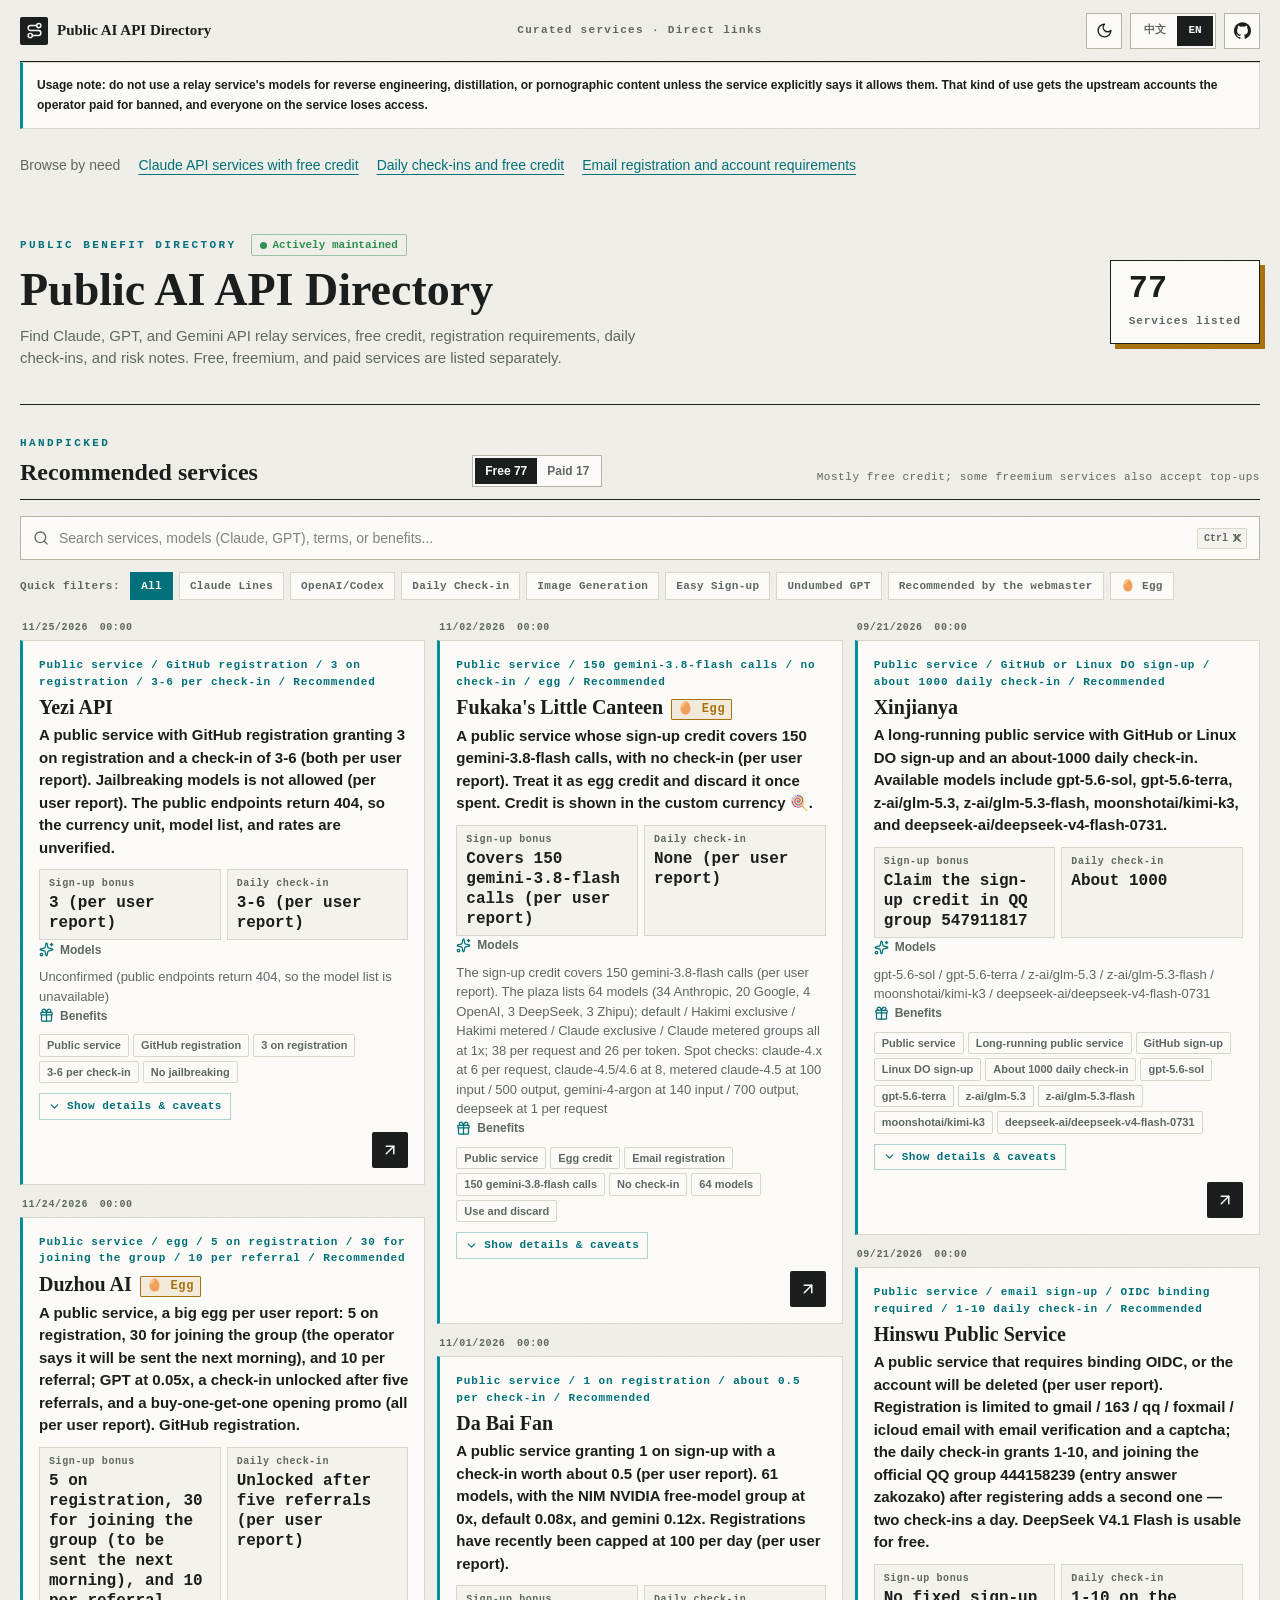
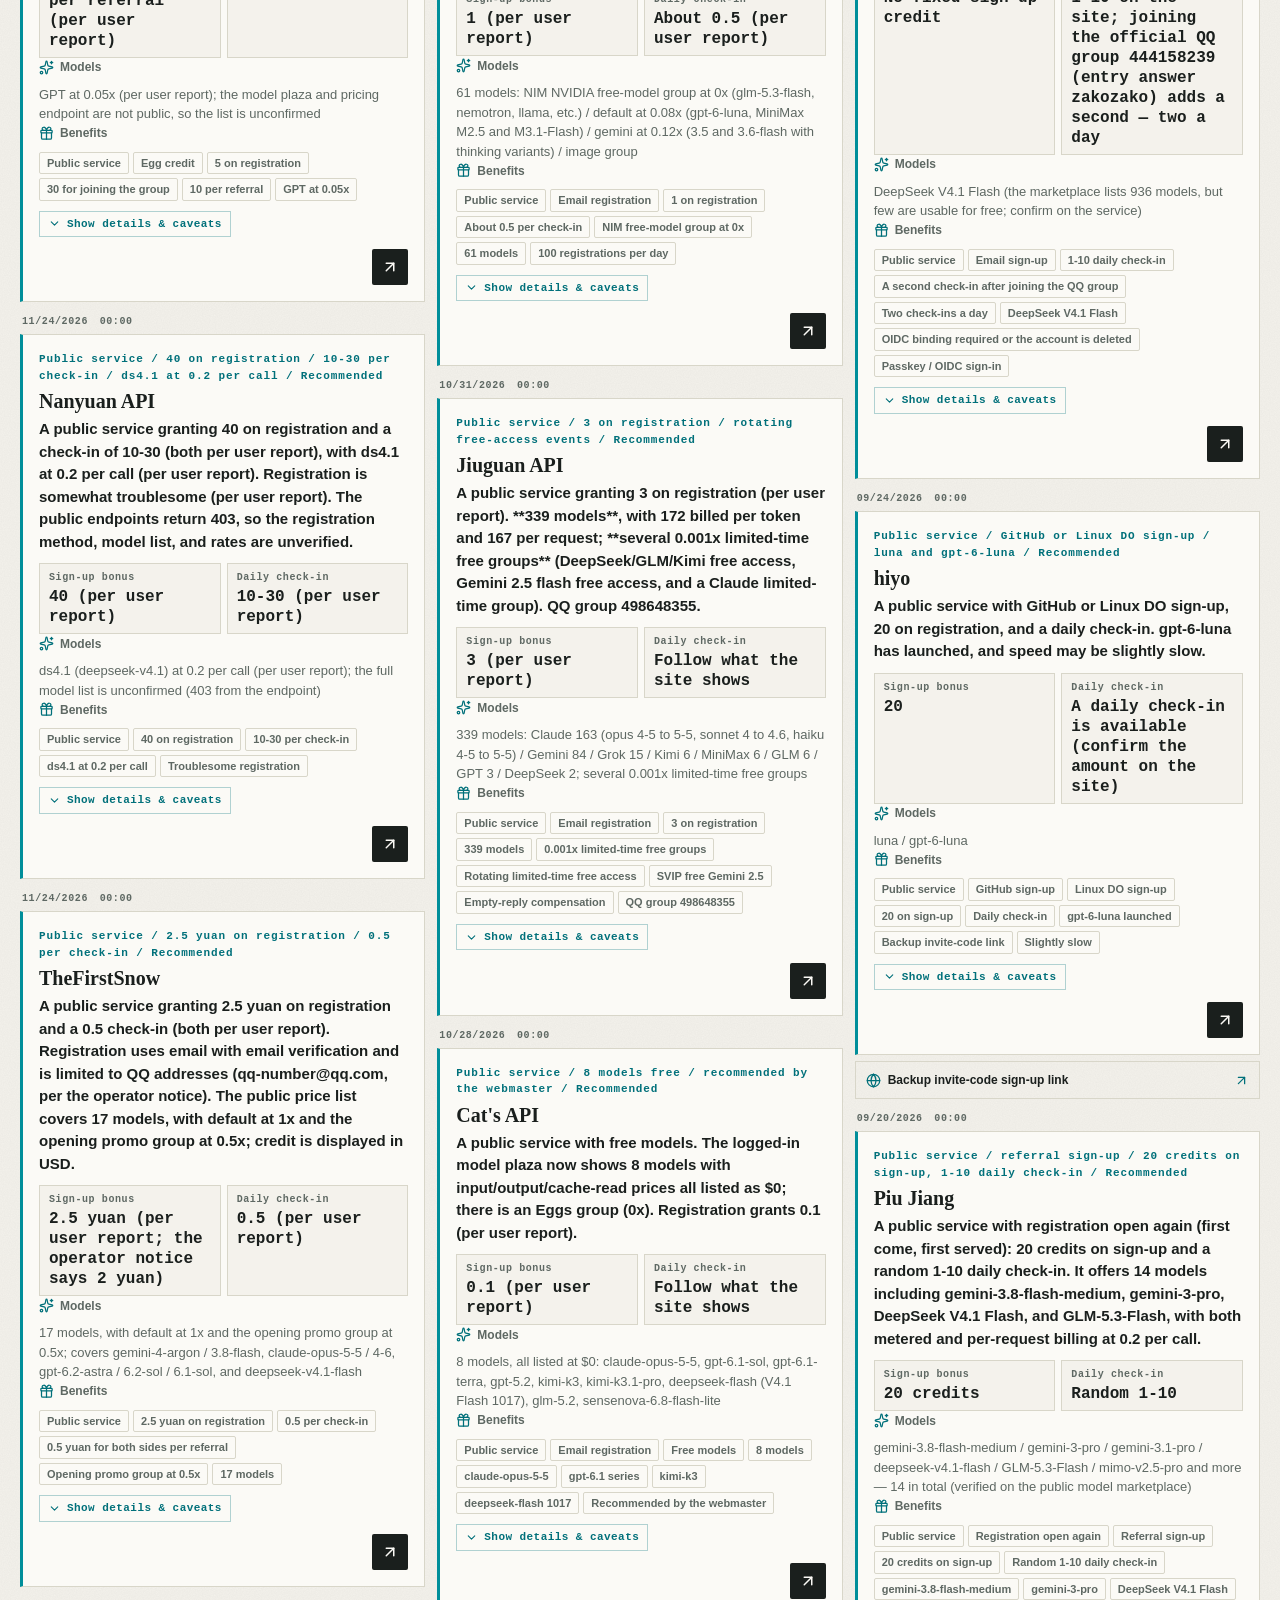
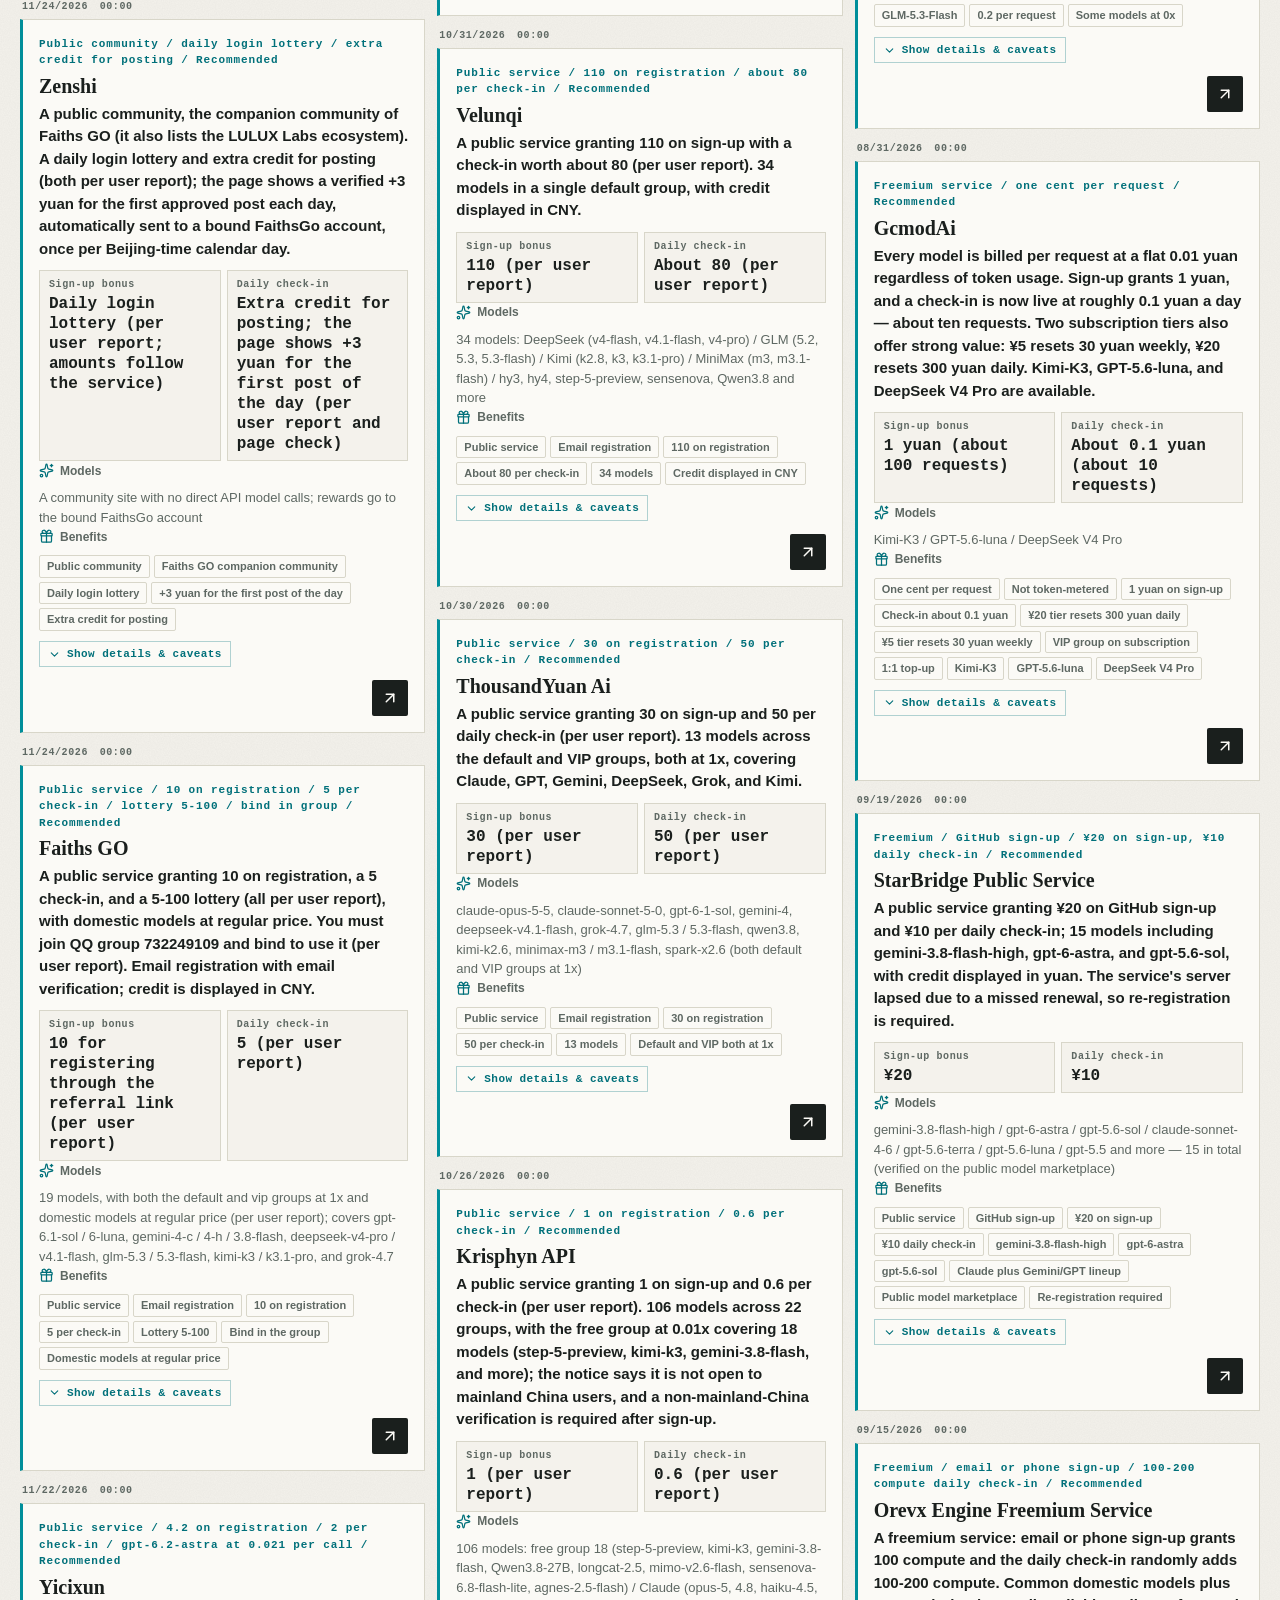
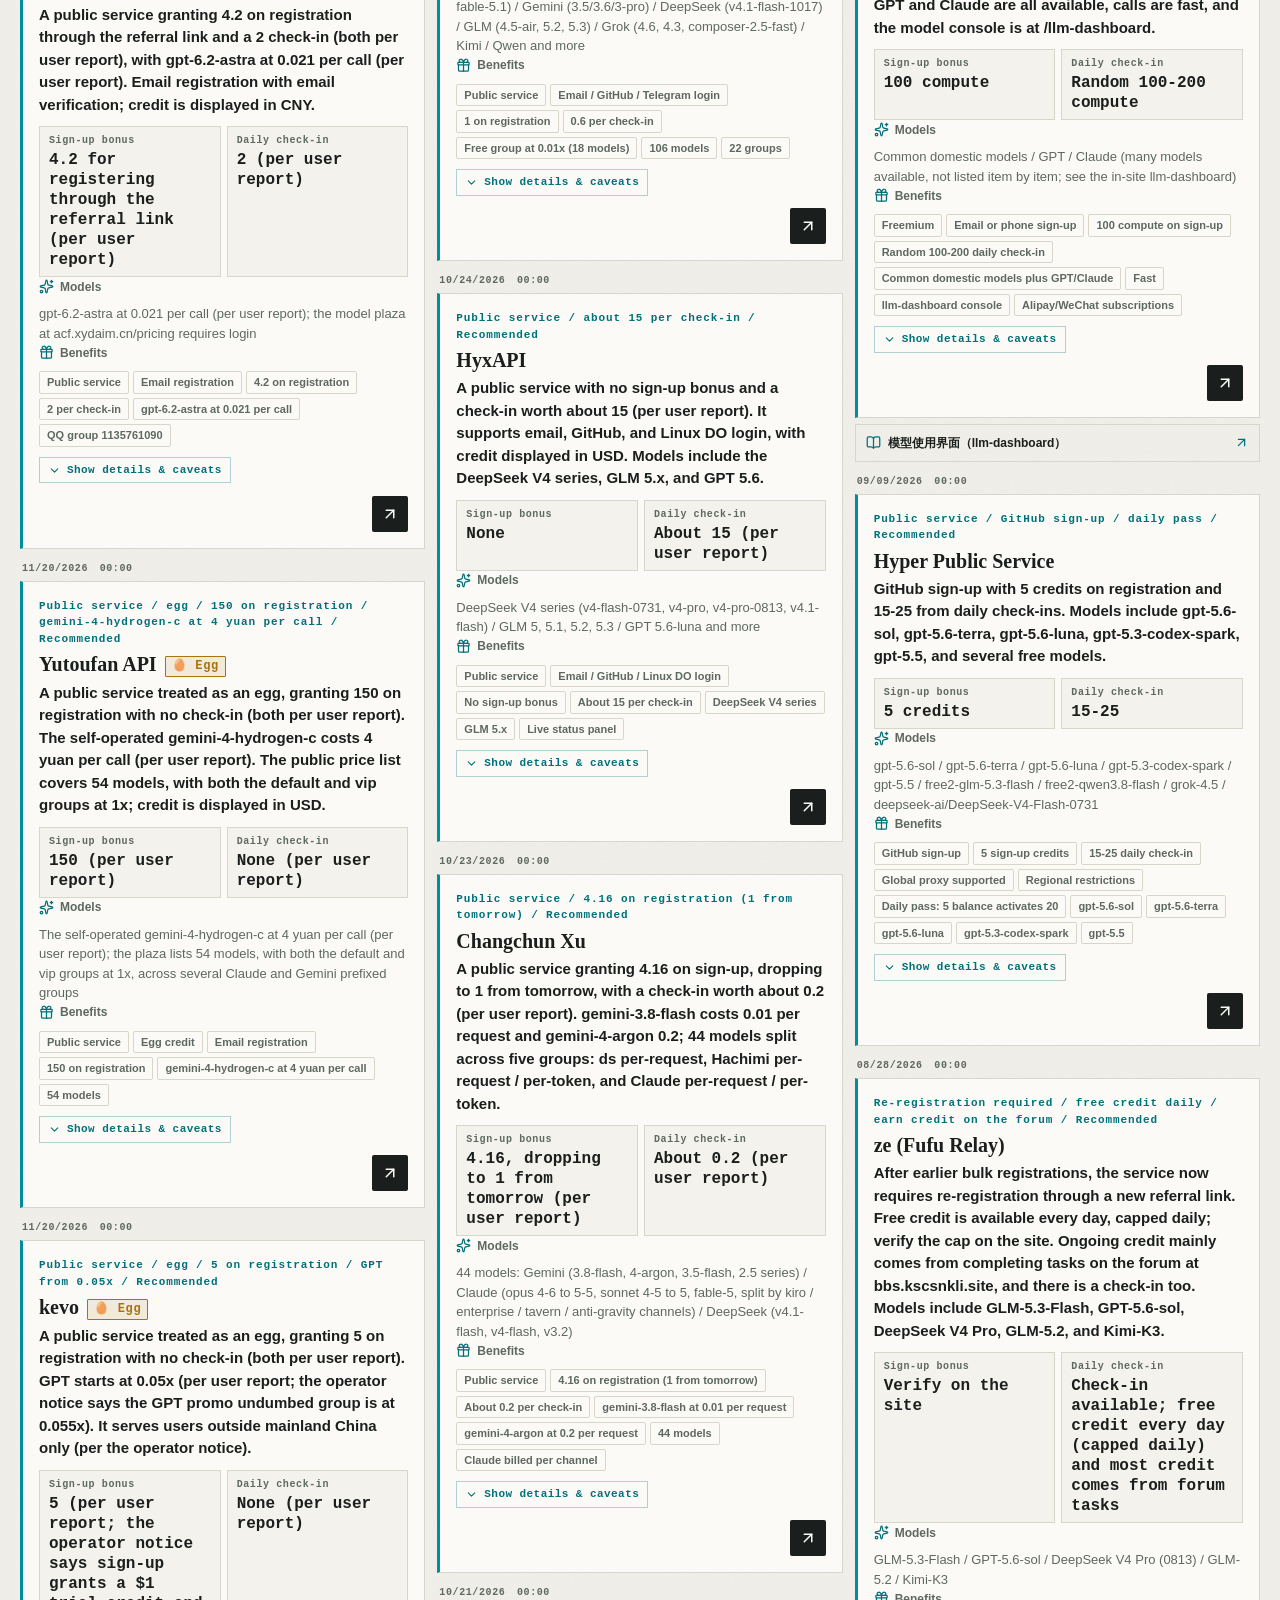
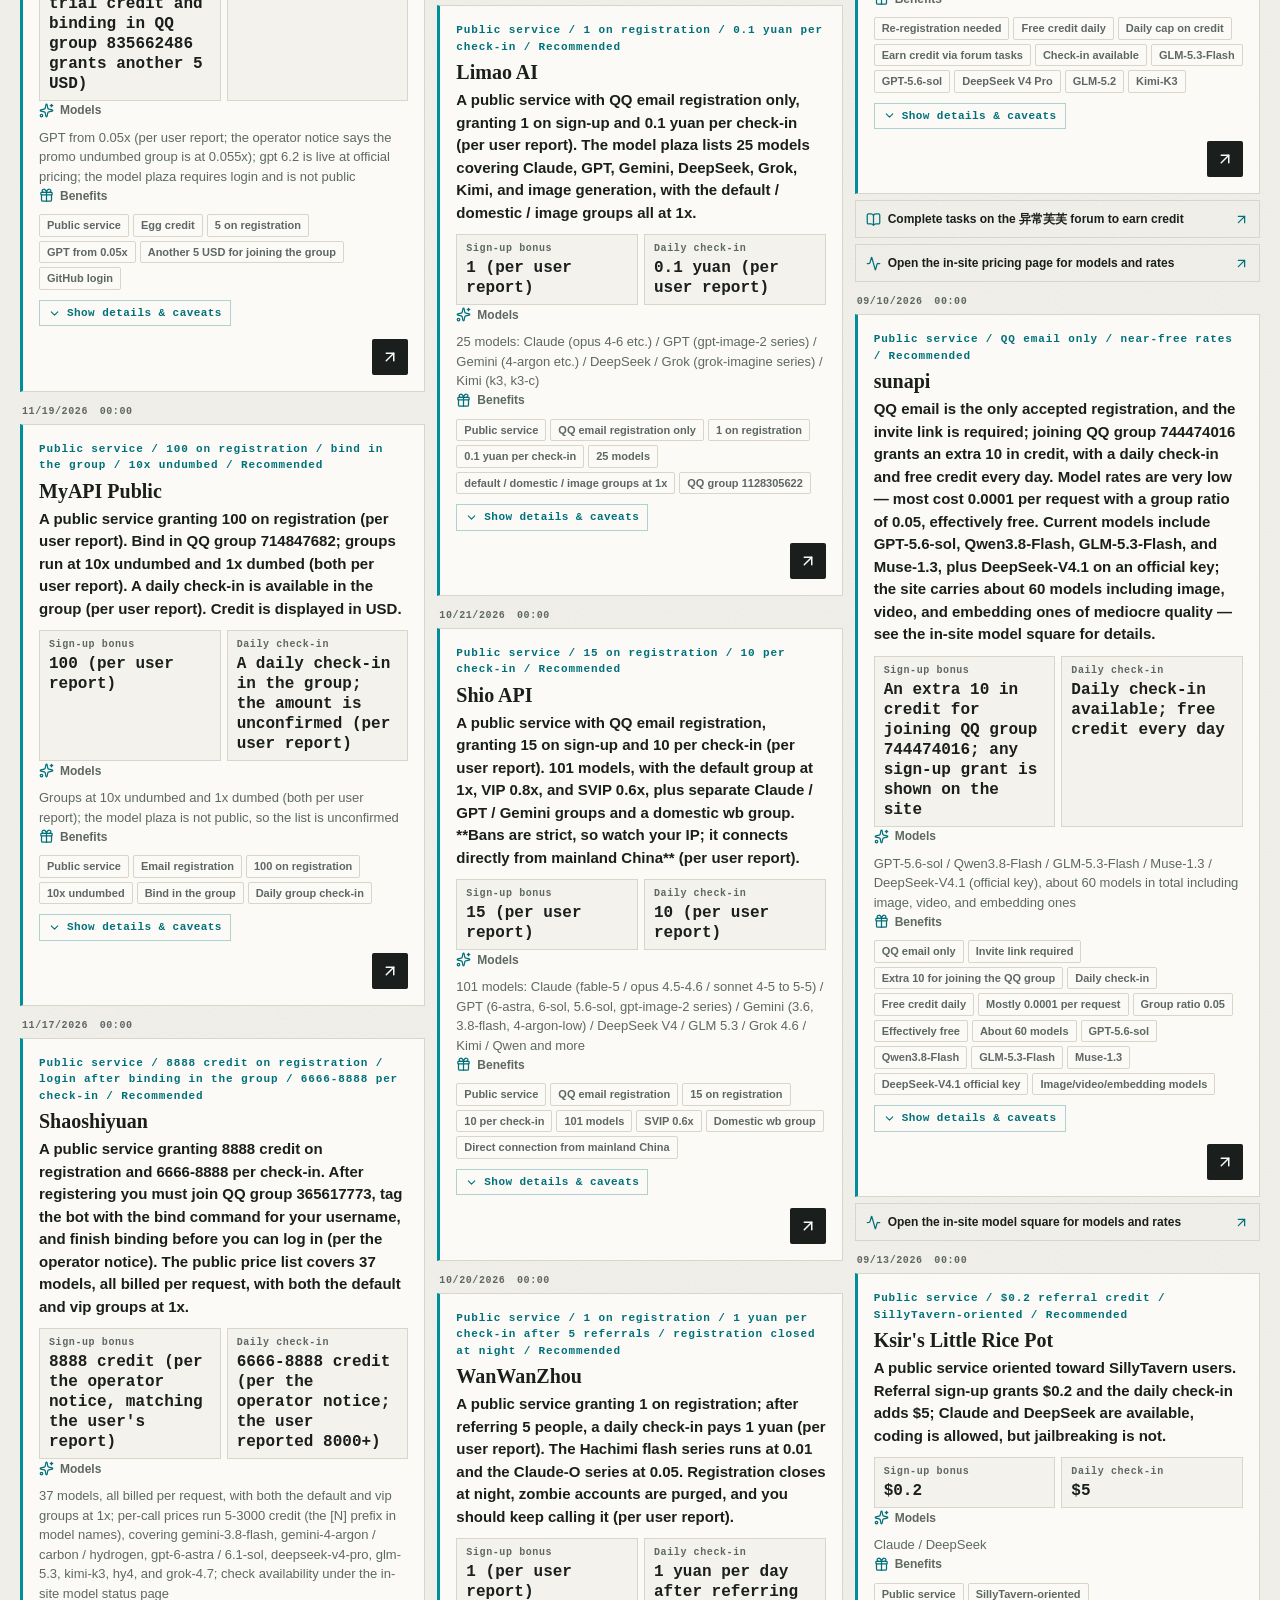
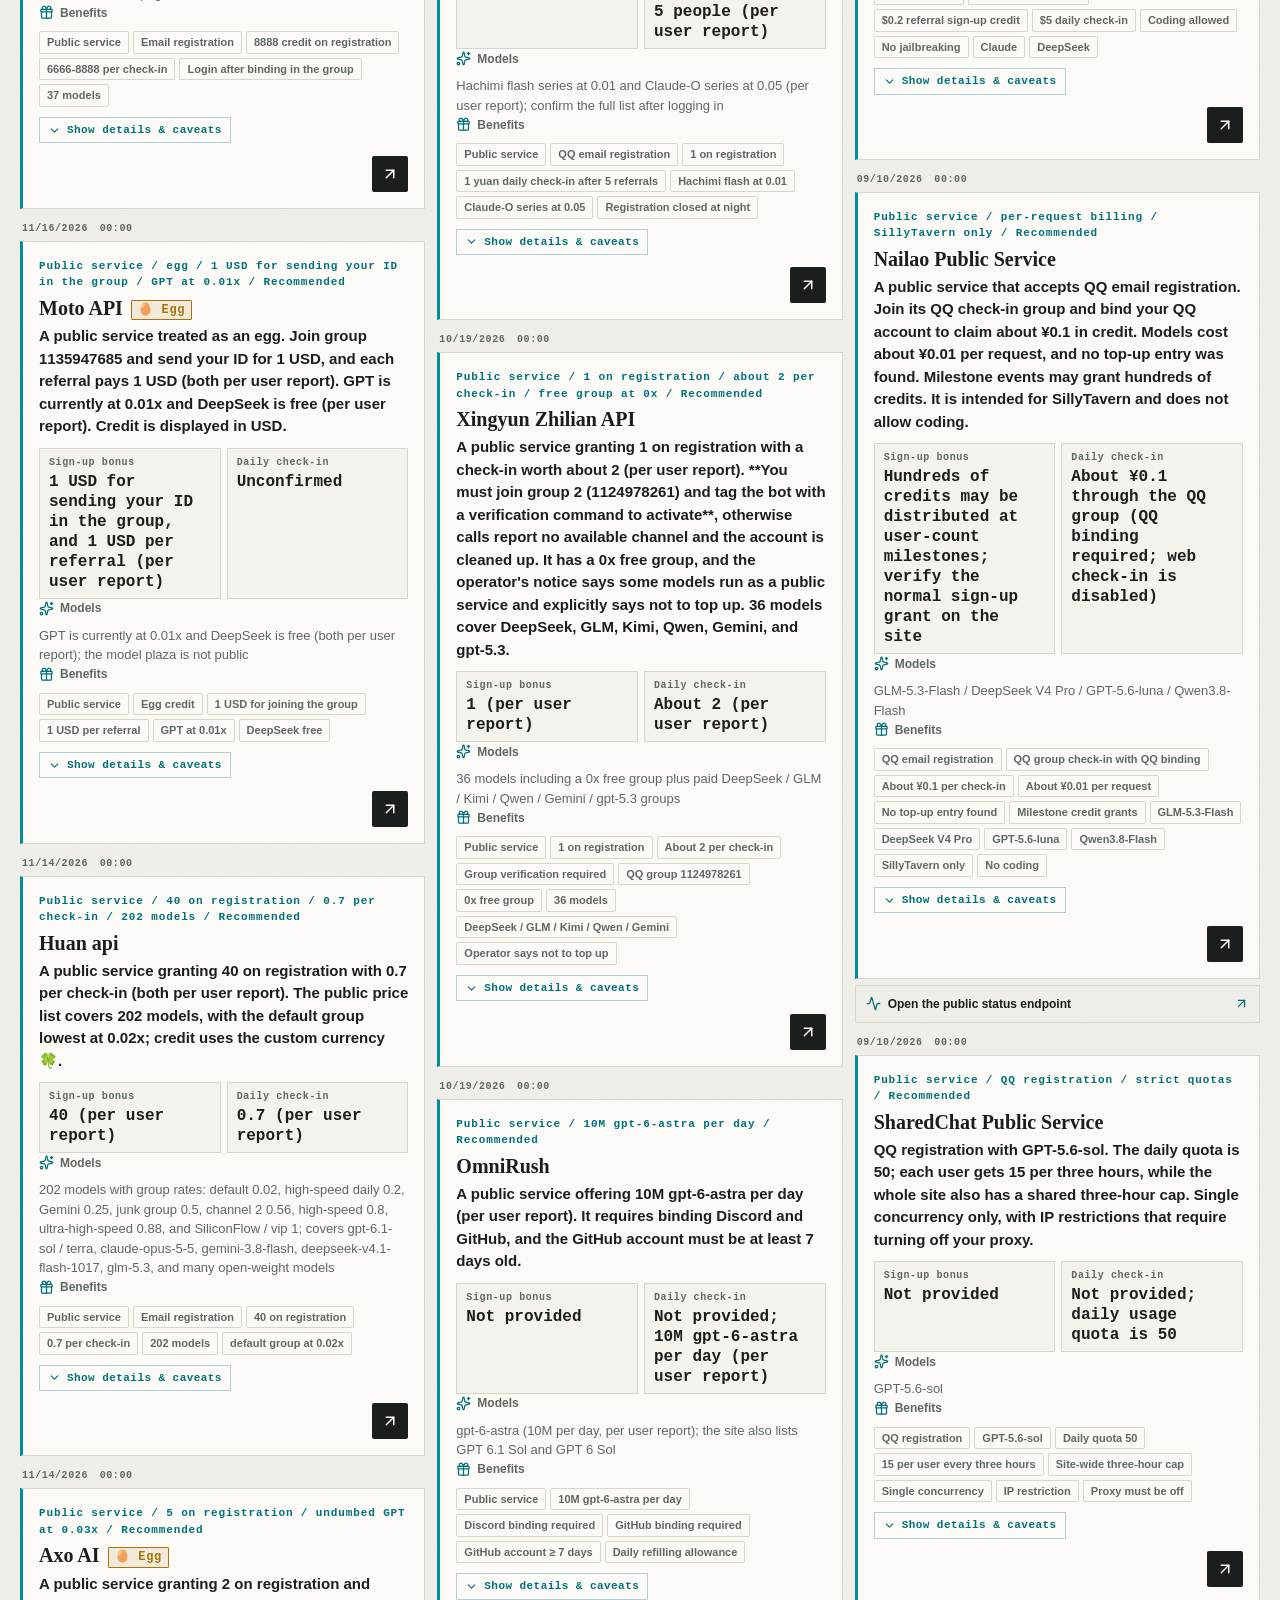
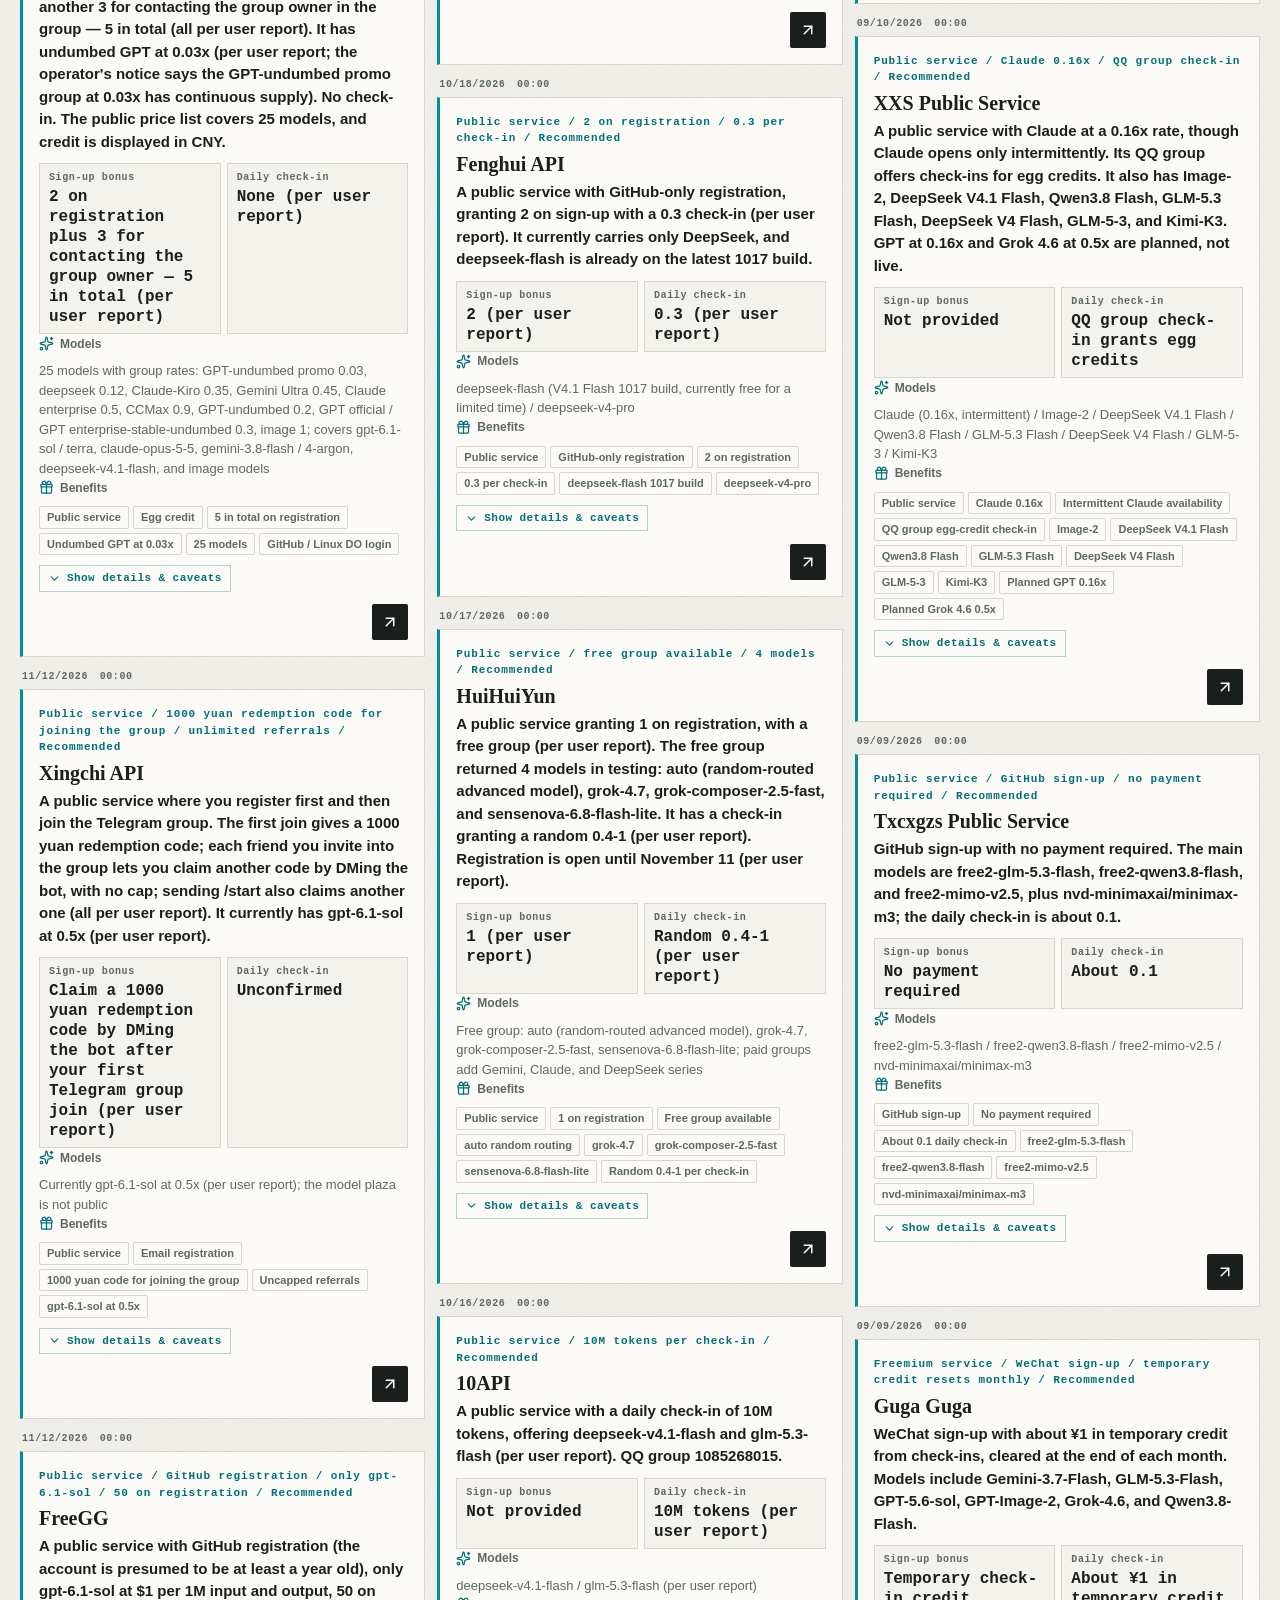
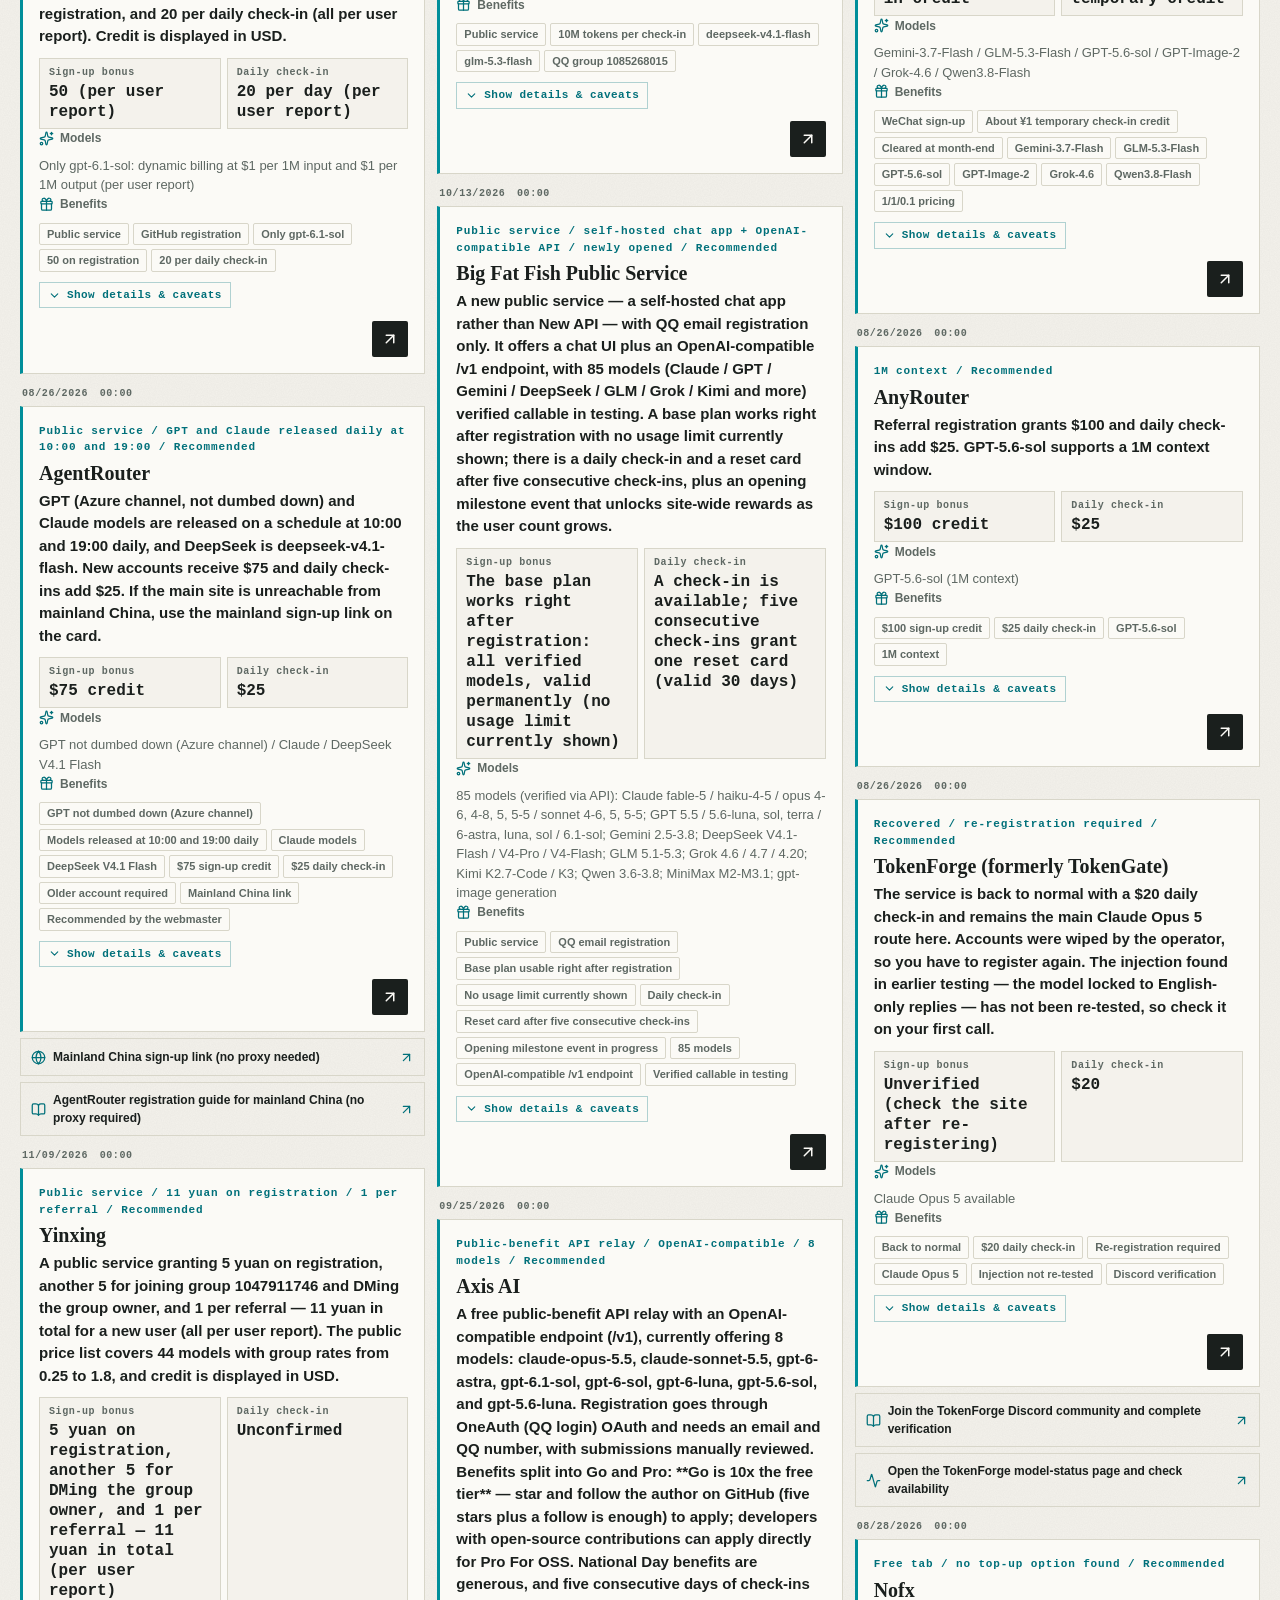
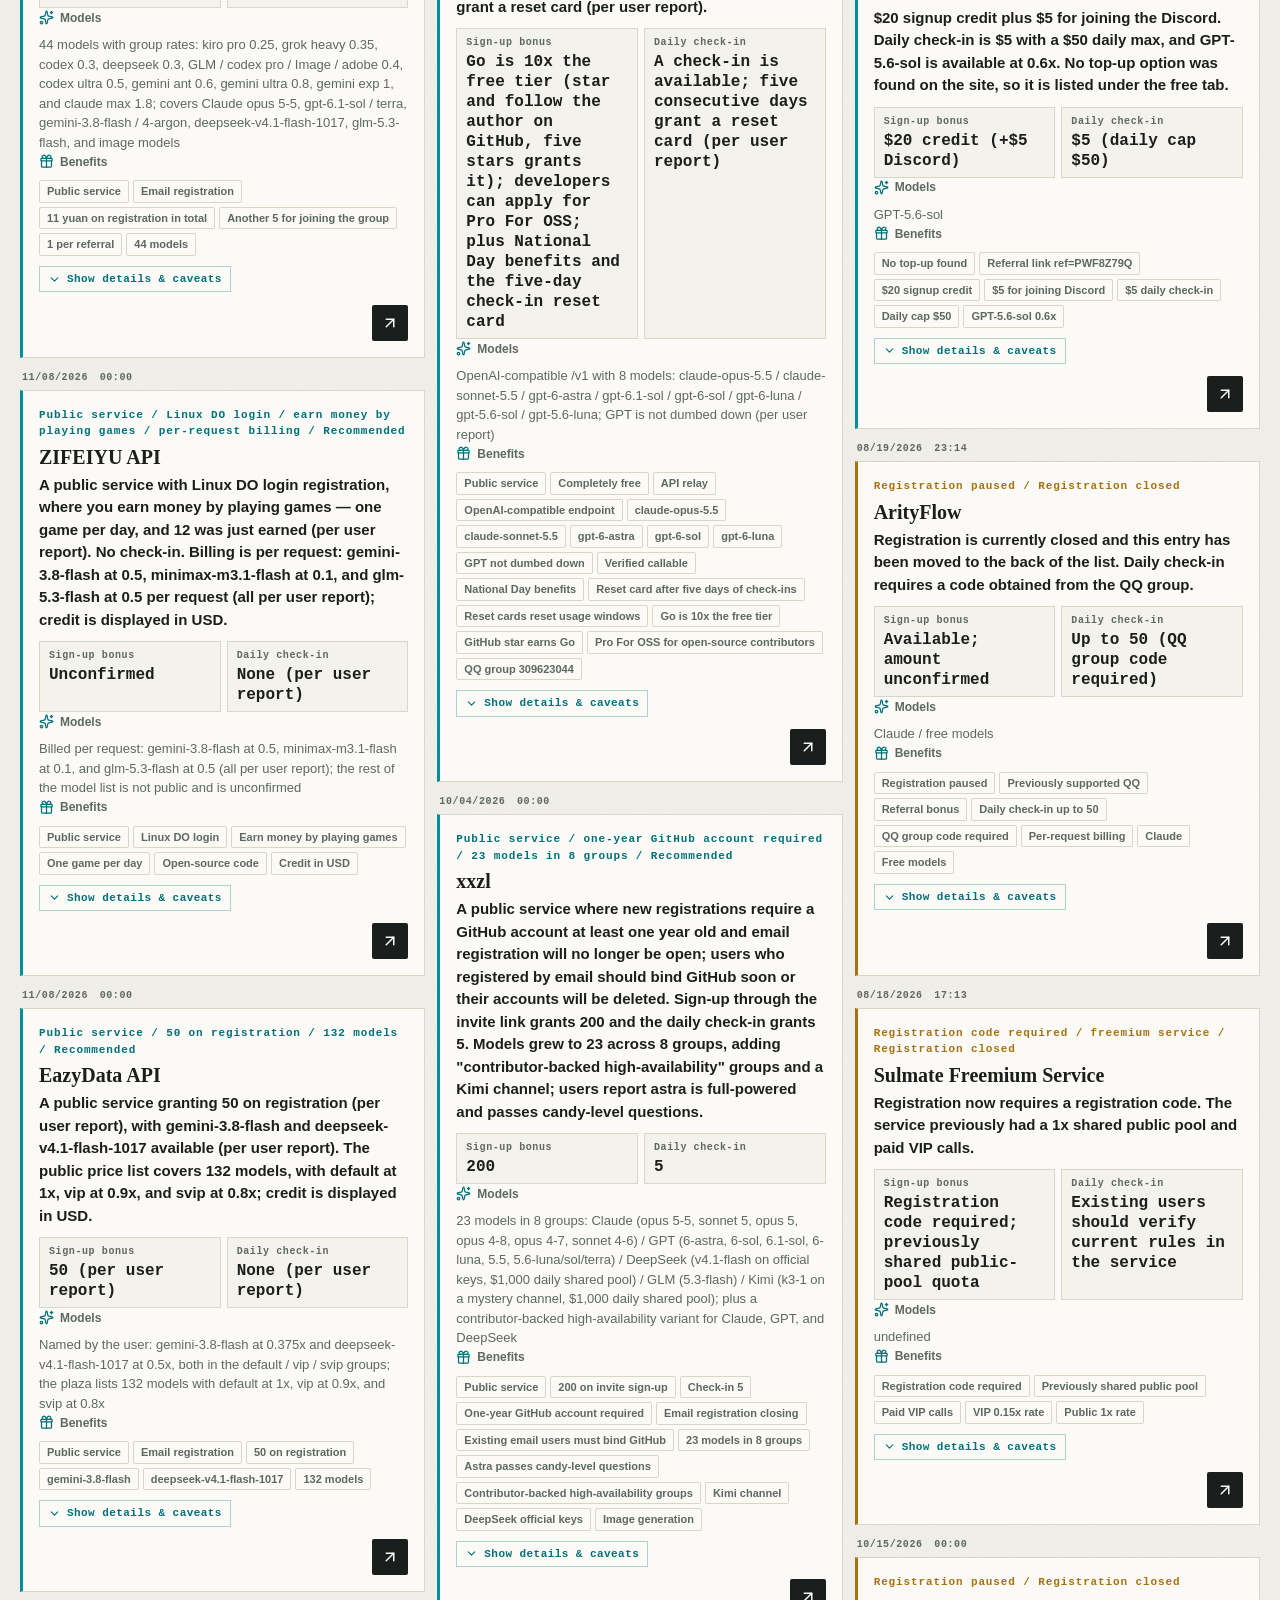
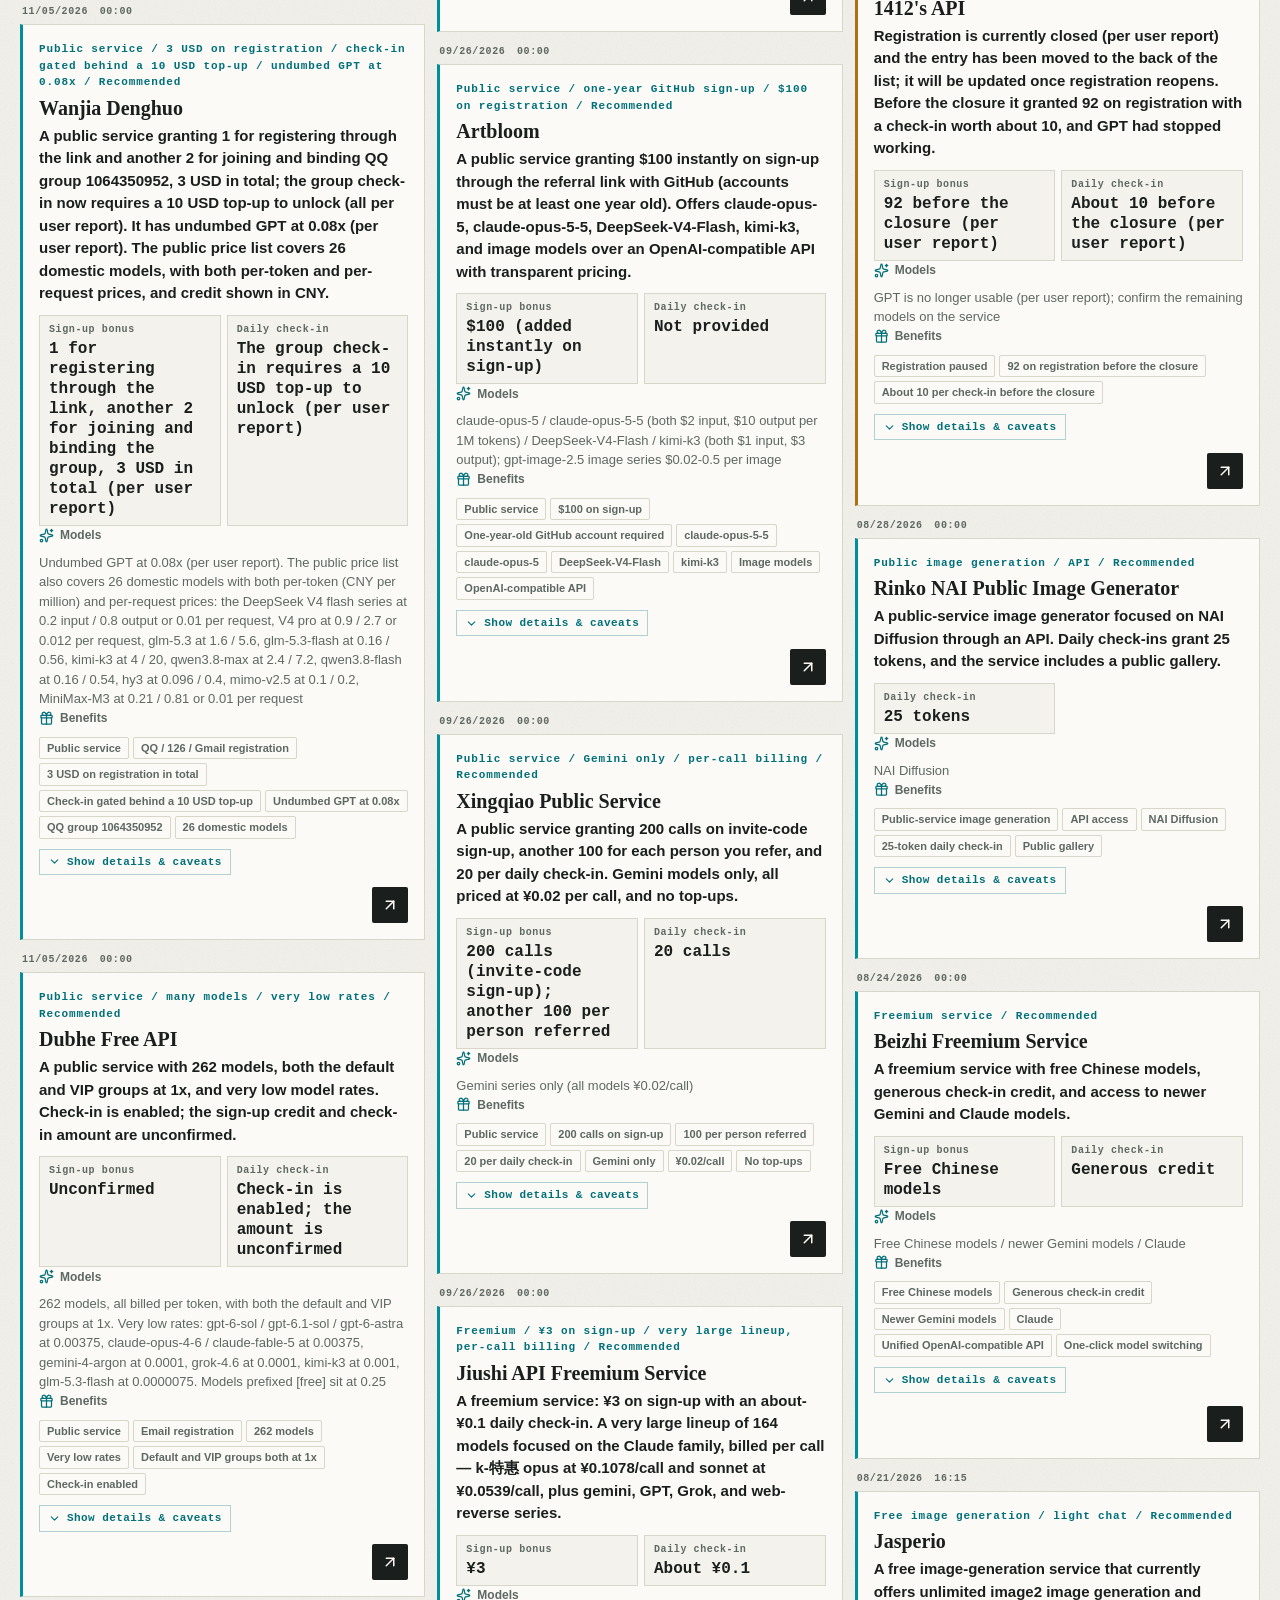
==== commit 34586384: "chore(directory): ZOO API 已下线，从在线列表下架并移入失效区归档" ====
--- a/en/index.html
+++ b/en/index.html
@@ -56,7 +56,7 @@
         document.head.appendChild(s);
       });
     </script>
-    <script src="/app.js?v=df33cff0" data-translations-src="/entry-translations.js?v=62d99fdd" defer></script>
+    <script src="/app.js?v=4129e880" data-translations-src="/entry-translations.js?v=5f50faa3" defer></script>
     <script>
       (function() {
         try {
@@ -65,7 +65,7 @@
         } catch(e) {}
       })();
     </script>
-  <script type="application/ld+json" id="structured-data">{"@context":"https://schema.org","@type":"ItemList","name":"Free AI API Directory | Credits, Daily Check-ins and Relay Services","description":"Browse Claude, GPT, and Gemini API relay services with free credit, daily check-ins, registration requirements, model information, and risk notes. Includes free, freemium, and paid services.","url":"https://ytzzjx.github.io/en/","inLanguage":"en","numberOfItems":95,"itemListElement":[{"@type":"ListItem","position":1,"name":"Yezi API","description":"A public service with GitHub registration granting 3 on registration and a check-in of 3-6 (both per user report). Jailbreaking models is not allowed (per user report). The public endpoints return 404, so the currency unit, model list, and rates are unverified.","url":"https://ai.yezi.help:2053/register?lottery_invite=b298cb1d22459ccfb2bbaddd218cb115f32605e9592f5b5275c5fa50f7da1207"},{"@type":"ListItem","position":2,"name":"Duzhou AI","description":"A public service, a big egg per user report: 5 on registration, 30 for joining the group (the operator says it will be sent the next morning), and 10 per referral; GPT at 0.05x, a check-in unlocked after five referrals, and a buy-one-get-one opening promo (all per user report). GitHub registration.","url":"https://duzhouai.ccwu.cc/register?aff=UXDLBD783ZYB"},{"@type":"ListItem","position":3,"name":"Nanyuan API","description":"A public service granting 40 on registration and a check-in of 10-30 (both per user report), with ds4.1 at 0.2 per call (per user report). Registration is somewhat troublesome (per user report). The public endpoints return 403, so the registration method, model list, and rates are unverified.","url":"https://api.nanyuanapi.com/sign-up?aff=iAy9"},{"@type":"ListItem","position":4,"name":"TheFirstSnow","description":"A public service granting 2.5 yuan on registration and a 0.5 check-in (both per user report). Registration uses email with email verification and is limited to QQ addresses (qq-number@qq.com, per the operator notice). The public price list covers 17 models, with default at 1x and the opening promo group at 0.5x; credit is displayed in USD.","url":"https://thefirstsnow.top/sign-up?aff=cUwo"},{"@type":"ListItem","position":5,"name":"Zenshi","description":"A public community, the companion community of Faiths GO (it also lists the LULUX Labs ecosystem). A daily login lottery and extra credit for posting (both per user report); the page shows a verified +3 yuan for the first approved post each day, automatically sent to a bound FaithsGo account, once per Beijing-time calendar day.","url":"https://zenshi.pages.dev/login?invite=HFB6B9DV&next=/forum"},{"@type":"ListItem","position":6,"name":"Faiths GO","description":"A public service granting 10 on registration, a 5 check-in, and a 5-100 lottery (all per user report), with domestic models at regular price. You must join QQ group 732249109 and bind to use it (per user report). Email registration with email verification; credit is displayed in CNY.","url":"https://faithsgo.pages.dev/?ref=LK1e"},{"@type":"ListItem","position":7,"name":"Yicixun","description":"A public service granting 4.2 on registration through the referral link and a 2 check-in (both per user report), with gpt-6.2-astra at 0.021 per call (per user report). Email registration with email verification; credit is displayed in CNY.","url":"https://acf.xydaim.cn/sign-up?aff=NzsO"},{"@type":"ListItem","position":8,"name":"Yutoufan API","description":"A public service treated as an egg, granting 150 on registration with no check-in (both per user report). The self-operated gemini-4-hydrogen-c costs 4 yuan per call (per user report). The public price list covers 54 models, with both the default and vip groups at 1x; credit is displayed in USD.","url":"https://api.yutou.fun/sign-up?aff=Bzvp"},{"@type":"ListItem","position":9,"name":"kevo","description":"A public service treated as an egg, granting 5 on registration with no check-in (both per user report). GPT starts at 0.05x (per user report; the operator notice says the GPT promo undumbed group is at 0.055x). It serves users outside mainland China only (per the operator notice).","url":"https://ai.xiaowumin.top/sign-up?aff=bWUy"},{"@type":"ListItem","position":10,"name":"MyAPI Public","description":"A public service granting 100 on registration (per user report). Bind in QQ group 714847682; groups run at 10x undumbed and 1x dumbed (both per user report). A daily check-in is available in the group (per user report). Credit is displayed in USD.","url":"http://free.myaiapi.site:8080/register?aff=KNKXN62DPJ98"},{"@type":"ListItem","position":11,"name":"Shaoshiyuan","description":"A public service granting 8888 credit on registration and 6666-8888 per check-in. After registering you must join QQ group 365617773, tag the bot with the bind command for your username, and finish binding before you can log in (per the operator notice). The public price list covers 37 models, all billed per request, with both the default and vip groups at 1x.","url":"https://shaoshiyuan.xyz/sign-up?aff=asgD"},{"@type":"ListItem","position":12,"name":"Moto API","description":"A public service treated as an egg. Join group 1135947685 and send your ID for 1 USD, and each referral pays 1 USD (both per user report). GPT is currently at 0.01x and DeepSeek is free (per user report). Credit is displayed in USD.","url":"https://motoapi.com/sign-up?aff=JHXX"},{"@type":"ListItem","position":13,"name":"Huan api","description":"A public service granting 40 on registration with 0.7 per check-in (both per user report). The public price list covers 202 models, with the default group lowest at 0.02x; credit uses the custom currency 🍀.","url":"https://api.novalyte.cn/sign-up?aff=aLgj"},{"@type":"ListItem","position":14,"name":"Axo AI","description":"A public service granting 2 on registration and another 3 for contacting the group owner in the group — 5 in total (all per user report). It has undumbed GPT at 0.03x (per user report; the operator's notice says the GPT-undumbed promo group at 0.03x has continuous supply). No check-in. The public price list covers 25 models, and credit is displayed in CNY.","url":"https://axoai.cc/sign-up?aff=QDqX"},{"@type":"ListItem","position":15,"name":"Xingchi API","description":"A public service where you register first and then join the Telegram group. The first join gives a 1000 yuan redemption code; each friend you invite into the group lets you claim another code by DMing the bot, with no cap; sending /start also claims another one (all per user report). It currently has gpt-6.1-sol at 0.5x (per user report).","url":"https://xingchiapi.com/register?aff=6F9G3HF4B8W6"},{"@type":"ListItem","position":16,"name":"FreeGG","description":"A public service with GitHub registration (the account is presumed to be at least a year old), only gpt-6.1-sol at $1 per 1M input and output, 50 on registration, and 20 per daily check-in (all per user report). Credit is displayed in USD.","url":"https://freegg.app/sign-up?aff=Ynwv"},{"@type":"ListItem","position":17,"name":"AgentRouter","description":"GPT (Azure channel, not dumbed down) and Claude models are released on a schedule at 10:00 and 19:00 daily, and DeepSeek is deepseek-v4.1-flash. New accounts receive $75 and daily check-ins add $25. If the main site is unreachable from mainland China, use the mainland sign-up link on the card.","url":"https://agentrouter.org/register?aff=i3Xz"},{"@type":"ListItem","position":18,"name":"Yinxing","description":"A public service granting 5 yuan on registration, another 5 for joining group 1047911746 and DMing the group owner, and 1 per referral — 11 yuan in total for a new user (all per user report). The public price list covers 44 models with group rates from 0.25 to 1.8, and credit is displayed in USD.","url":"https://open.taikoapi.com/sign-up?aff=3dBN"},{"@type":"ListItem","position":19,"name":"ZIFEIYU API","description":"A public service with Linux DO login registration, where you earn money by playing games — one game per day, and 12 was just earned (per user report). No check-in. Billing is per request: gemini-3.8-flash at 0.5, minimax-m3.1-flash at 0.1, and glm-5.3-flash at 0.5 per request (all per user report); credit is displayed in USD.","url":"https://ai.112102.xyz/sign-up?aff=94cf"},{"@type":"ListItem","position":20,"name":"EazyData API","description":"A public service granting 50 on registration (per user report), with gemini-3.8-flash and deepseek-v4.1-flash-1017 available (per user report). The public price list covers 132 models, with default at 1x, vip at 0.9x, and svip at 0.8x; credit is displayed in USD.","url":"https://eazydata.org/sign-up?aff=goIo"},{"@type":"ListItem","position":21,"name":"Wanjia Denghuo","description":"A public service granting 1 for registering through the link and another 2 for joining and binding QQ group 1064350952, 3 USD in total; the group check-in now requires a 10 USD top-up to unlock (all per user report). It has undumbed GPT at 0.08x (per user report). The public price list covers 26 domestic models, with both per-token and per-request prices, and credit shown in CNY.","url":"https://wjapi.vip/register?aff=ZJFB7ZVSEMYJ"},{"@type":"ListItem","position":22,"name":"Dubhe Free API","description":"A public service with 262 models, both the default and VIP groups at 1x, and very low model rates. Check-in is enabled; the sign-up credit and check-in amount are unconfirmed.","url":"https://ai.skill.wales/sign-up?aff=jqc8"},{"@type":"ListItem","position":23,"name":"Wen Token","description":"A paid service filed under the public section as an egg, granting 3 yuan on sign-up with no check-in (per user report). Only use gemini-3.8-flash at 0.0035 per call and gemini-4-argon-count at 0.08 per call; do not use the other models.","url":"https://api.wentoken.si/sign-up?aff=HMTK"},{"@type":"ListItem","position":24,"name":"API Zhinu","description":"A paid service and the current main pick (per user report). GPT context is not billed at double. Double-11 promo: 0.01x fully undumbed GPT with a 95% cache hit and a 1-second time to first token, and the group is open right now (per user report), through 23:59 on November 11. No sign-up credit.","url":"https://ai.apizn.com/sign-up?aff=AFT4"},{"@type":"ListItem","position":25,"name":"Jasper","description":"A public service with many free models (per user report). 149 models, with the Unlimited group at 0x (59 models) and the Free group at 0.01x (9 models). Credit is shown in the custom currency ✦.","url":"https://api.yjs.im/sign-up?aff=5uGC"},{"@type":"ListItem","position":26,"name":"Fukaka's Little Canteen","description":"A public service whose sign-up credit covers 150 gemini-3.8-flash calls, with no check-in (per user report). Treat it as egg credit and discard it once spent. Credit is shown in the custom currency 🍭.","url":"https://api.fuka.win/sign-up?aff=Erxa"},{"@type":"ListItem","position":27,"name":"ZOO API","description":"A public service granting 0.5 on sign-up with a check-in worth 0.1-1 (per user report). The whole site runs 1 yuan = 1 🐱 with no hidden multiplier; 45 models, mostly billed per request, with Argon at 0.04-0.08 per request and 3.8 flash at 0.01-0.02.","url":"https://zooapi.gfkfqtcx.com/sign-up?aff=UpPk"},{"@type":"ListItem","position":28,"name":"Da Bai Fan","description":"A public service granting 1 on sign-up with a check-in worth about 0.5 (per user report). 61 models, with the NIM NVIDIA free-model group at 0x, default 0.08x, and gemini 0.12x. Registrations have recently been capped at 100 per day (per user report).","url":"https://newapi.hkkkj.qzz.io/sign-up?aff=SrUj"},{"@type":"ListItem","position":29,"name":"tntapi","description":"A paid service at 0.07x with a 90% cache hit and undumbed GPT across the board (per user report).","url":"https://tntapi.com/register?aff=YEHKYD842LNC"},{"@type":"ListItem","position":30,"name":"Menghuan API","description":"A paid service at 0.08x with an 80% cache hit and undumbed GPT across the board (per user report).","url":"https://mhapi.net/register?aff=MPFATHYUYACF"},{"@type":"ListItem","position":31,"name":"beiluoxi","description":"A paid service with GPT at 0.07x, undumbed (per user report).","url":"https://beiluoxi.ccwu.cc/register?aff=EKZSES6FNVPX"},{"@type":"ListItem","position":32,"name":"Jiuguan API","description":"A public service granting 3 on registration (per user report). **339 models**, with 172 billed per token and 167 per request; **several 0.001x limited-time free groups** (DeepSeek/GLM/Kimi free access, Gemini 2.5 flash free access, and a Claude limited-time group). QQ group 498648355.","url":"https://jiuguan.cloud/sign-up?aff=PvxS"},{"@type":"ListItem","position":33,"name":"Cat's API","description":"A public service with free models. The logged-in model plaza now shows 8 models with input/output/cache-read prices all listed as $0; there is an Eggs group (0x). Registration grants 0.1 (per user report).","url":"https://www.catpawrouter.com/sign-up?aff=YugA"},{"@type":"ListItem","position":34,"name":"Velunqi","description":"A public service granting 110 on sign-up with a check-in worth about 80 (per user report). 34 models in a single default group, with credit displayed in CNY.","url":"https://velunqi.asia/sign-up?aff=EHhE"},{"@type":"ListItem","position":35,"name":"ThousandYuan Ai","description":"A public service granting 30 on sign-up and 50 per daily check-in (per user report). 13 models across the default and VIP groups, both at 1x, covering Claude, GPT, Gemini, DeepSeek, Grok, and Kimi.","url":"https://api.thousandyuan.dpdns.org/sign-up?aff=vDuG"},{"@type":"ListItem","position":36,"name":"Qiudaoyu","description":"A paid tavern-oriented service granting 2.5 on registration with no check-in (per user report). The highlight is argon at 0.02 per request (per user report).","url":"https://qiudaoy.com/sign-up?aff=V9zw"},{"@type":"ListItem","position":37,"name":"Krisphyn API","description":"A public service granting 1 on sign-up and 0.6 per check-in (per user report). 106 models across 22 groups, with the free group at 0.01x covering 18 models (step-5-preview, kimi-k3, gemini-3.8-flash, and more); the notice says it is not open to mainland China users, and a non-mainland-China verification is required after sign-up.","url":"https://api.krisphyn.cc/sign-up?aff=RHNm"},{"@type":"ListItem","position":38,"name":"HyxAPI","description":"A public service with no sign-up bonus and a check-in worth about 15 (per user report). It supports email, GitHub, and Linux DO login, with credit displayed in USD. Models include the DeepSeek V4 series, GLM 5.x, and GPT 5.6.","url":"https://hyxware.com/auth?mode=register&aff=iSln"},{"@type":"ListItem","position":39,"name":"Changchun Xu","description":"A public service granting 4.16 on sign-up, dropping to 1 from tomorrow, with a check-in worth about 0.2 (per user report). gemini-3.8-flash costs 0.01 per request and gemini-4-argon 0.2; 44 models split across five groups: ds per-request, Hachimi per-request / per-token, and Claude per-request / per-token.","url":"https://changchunxu.xyz/sign-up?aff=YRjX"},{"@type":"ListItem","position":40,"name":"Limao AI","description":"A public service with QQ email registration only, granting 1 on sign-up and 0.1 yuan per check-in (per user report). The model plaza lists 25 models covering Claude, GPT, Gemini, DeepSeek, Grok, Kimi, and image generation, with the default / domestic / image groups all at 1x.","url":"https://limao-api.com/sign-up?aff=QKlJ"},{"@type":"ListItem","position":41,"name":"Shio API","description":"A public service with QQ email registration, granting 15 on sign-up and 10 per check-in (per user report). 101 models, with the default group at 1x, VIP 0.8x, and SVIP 0.6x, plus separate Claude / GPT / Gemini groups and a domestic wb group. **Bans are strict, so watch your IP; it connects directly from mainland China** (per user report).","url":"https://api.203236.xyz/sign-up"},{"@type":"ListItem","position":42,"name":"WanWanZhou","description":"A public service granting 1 on registration; after referring 5 people, a daily check-in pays 1 yuan (per user report). The Hachimi flash series runs at 0.01 and the Claude-O series at 0.05. Registration closes at night, zombie accounts are purged, and you should keep calling it (per user report).","url":"https://wanwanzhou.top/register?aff=E44252EBQGS2"},{"@type":"ListItem","position":43,"name":"Xingyun Zhilian API","description":"A public service granting 1 on registration with a check-in worth about 2 (per user report). **You must join group 2 (1124978261) and tag the bot with a verification command to activate**, otherwise calls report no available channel and the account is cleaned up. It has a 0x free group, and the operator's notice says some models run as a public service and explicitly says not to top up. 36 models cover DeepSeek, GLM, Kimi, Qwen, Gemini, and gpt-5.3.","url":"https://api.xincloud.top/sign-up?aff=YOv3"},{"@type":"ListItem","position":44,"name":"OmniRush","description":"A public service offering 10M gpt-6-astra per day (per user report). It requires binding Discord and GitHub, and the GitHub account must be at least 7 days old.","url":"https://omnirush.ai/console?ref=SUS3JHD9"},{"@type":"ListItem","position":45,"name":"Fenghui API","description":"A public service with GitHub-only registration, granting 2 on sign-up with a 0.3 check-in (per user report). It currently carries only DeepSeek, and deepseek-flash is already on the latest 1017 build.","url":"https://api.huidev.com/sign-up?aff=SPqL"},{"@type":"ListItem","position":46,"name":"HuiHuiYun","description":"A public service granting 1 on registration, with a free group (per user report). The free group returned 4 models in testing: auto (random-routed advanced model), grok-4.7, grok-composer-2.5-fast, and sensenova-6.8-flash-lite. It has a check-in granting a random 0.4-1 (per user report). Registration is open until November 11 (per user report).","url":"https://api.huihuiyun.top/register?aff=AHAL3TAU466P"},{"@type":"ListItem","position":47,"name":"10API","description":"A public service with a daily check-in of 10M tokens, offering deepseek-v4.1-flash and glm-5.3-flash (per user report). QQ group 1085268015.","url":"https://nextapi.store/login?inv=INVY5KXY1ZN"},{"@type":"ListItem","position":48,"name":"Big Fat Fish Public Service","description":"A new public service — a self-hosted chat app rather than New API — with QQ email registration only. It offers a chat UI plus an OpenAI-compatible /v1 endpoint, with 85 models (Claude / GPT / Gemini / DeepSeek / GLM / Grok / Kimi and more) verified callable in testing. A base plan works right after registration with no usage limit currently shown; there is a daily check-in and a reset card after five consecutive check-ins, plus an opening milestone event that unlocks site-wide rewards as the user count grows.","url":"https://arc.103-121-95-72.sslip.io/register?invite=XXPSNBJP"},{"@type":"ListItem","position":49,"name":"Axis AI","description":"A free public-benefit API relay with an OpenAI-compatible endpoint (/v1), currently offering 8 models: claude-opus-5.5, claude-sonnet-5.5, gpt-6-astra, gpt-6.1-sol, gpt-6-sol, gpt-6-luna, gpt-5.6-sol, and gpt-5.6-luna. Registration goes through OneAuth (QQ login) OAuth and needs an email and QQ number, with submissions manually reviewed. Benefits split into Go and Pro: **Go is 10x the free tier** — star and follow the author on GitHub (five stars plus a follow is enough) to apply; developers with open-source contributions can apply directly for Pro For OSS. National Day benefits are generous, and five consecutive days of check-ins grant a reset card (per user report).","url":"https://ai.onyxaxis.org/register?invite=AMMRWZ5P"},{"@type":"ListItem","position":50,"name":"xxzl","description":"A public service where new registrations require a GitHub account at least one year old and email registration will no longer be open; users who registered by email should bind GitHub soon or their accounts will be deleted. Sign-up through the invite link grants 200 and the daily check-in grants 5. Models grew to 23 across 8 groups, adding \"contributor-backed high-availability\" groups and a Kimi channel; users report astra is full-powered and passes candy-level questions.","url":"https://ai.1tim.com/sign-up?aff=TyKU"},{"@type":"ListItem","position":51,"name":"Artbloom","description":"A public service granting $100 instantly on sign-up through the referral link with GitHub (accounts must be at least one year old). Offers claude-opus-5, claude-opus-5-5, DeepSeek-V4-Flash, kimi-k3, and image models over an OpenAI-compatible API with transparent pricing.","url":"https://api.artbloom.tech/signup?ref=564I5GN2SY"},{"@type":"ListItem","position":52,"name":"Xingqiao Public Service","description":"A public service granting 200 calls on invite-code sign-up, another 100 for each person you refer, and 20 per daily check-in. Gemini models only, all priced at ¥0.02 per call, and no top-ups.","url":"https://xingqiao.chat/sign-up?aff=11NC"},{"@type":"ListItem","position":53,"name":"Jiushi API Freemium Service","description":"A freemium service: ¥3 on sign-up with an about-¥0.1 daily check-in. A very large lineup of 164 models focused on the Claude family, billed per call — k-特惠 opus at ¥0.1078/call and sonnet at ¥0.0539/call, plus gemini, GPT, Grok, and web-reverse series.","url":"https://api.jiushi.xin/register?aff=KQiA"},{"@type":"ListItem","position":54,"name":"Camila Public Service","description":"A public service granting 5000 points on sign-up with an about-200 daily check-in. The public model marketplace lists 51 models: the 11-model public group is mostly at a 0x rate, with per-call groups (gemini about 0.015/call, grok and GPT 0.01/call). Email-verified or GitHub sign-up.","url":"https://free.camila.qzz.io/sign-up?aff=qF18"},{"@type":"ListItem","position":55,"name":"Ovo Freemium Service","description":"A freemium SillyTavern-oriented service granting ¥5 on sign-up; **the daily check-in is now a \"yesterday's-spending rebate\": regular users get 5% of the previous day's actual API spending and VIP users 10%**. Claude and Gemini are available — gemini at ¥0.04 per call and claude-opus-4-6 at ¥0.3 per call.","url":"https://ovoapi.cn/sign-up?aff=st79"},{"@type":"ListItem","position":56,"name":"Xinjianya","description":"A long-running public service with GitHub or Linux DO sign-up and an about-1000 daily check-in. Available models include gpt-5.6-sol, gpt-5.6-terra, z-ai/glm-5.3, z-ai/glm-5.3-flash, moonshotai/kimi-k3, and deepseek-ai/deepseek-v4-flash-0731.","url":"https://new.xinjianya.top/register?aff=NTKW"},{"@type":"ListItem","position":57,"name":"Hinswu Public Service","description":"A public service that requires binding OIDC, or the account will be deleted (per user report). Registration is limited to gmail / 163 / qq / foxmail / icloud email with email verification and a captcha; the daily check-in grants 1-10, and joining the official QQ group 444158239 (entry answer zakozako) after registering adds a second one — two check-ins a day. DeepSeek V4.1 Flash is usable for free.","url":"https://new.ai.hinswu.top/sign-up?aff=L6as"},{"@type":"ListItem","position":58,"name":"hiyo","description":"A public service with GitHub or Linux DO sign-up, 20 on registration, and a daily check-in. gpt-6-luna has launched, and speed may be slightly slow.","url":"https://free.hiyo.top/register?aff=ASBDCX98PNNG"},{"@type":"ListItem","position":59,"name":"Piu Jiang","description":"A public service with registration open again (first come, first served): 20 credits on sign-up and a random 1-10 daily check-in. It offers 14 models including gemini-3.8-flash-medium, gemini-3-pro, DeepSeek V4.1 Flash, and GLM-5.3-Flash, with both metered and per-request billing at 0.2 per call.","url":"https://piu.du4s.com/sign-up?aff=SjXZ"},{"@type":"ListItem","position":60,"name":"GcmodAi","description":"Every model is billed per request at a flat 0.01 yuan regardless of token usage. Sign-up grants 1 yuan, and a check-in is now live at roughly 0.1 yuan a day — about ten requests. Two subscription tiers also offer strong value: ¥5 resets 30 yuan weekly, ¥20 resets 300 yuan daily. Kimi-K3, GPT-5.6-luna, and DeepSeek V4 Pro are available.","url":"https://gcmod.bond/register?aff=4wem"},{"@type":"ListItem","position":61,"name":"StarBridge Public Service","description":"A public service granting ¥20 on GitHub sign-up and ¥10 per daily check-in; 15 models including gemini-3.8-flash-high, gpt-6-astra, and gpt-5.6-sol, with credit displayed in yuan. The service's server lapsed due to a missed renewal, so re-registration is required.","url":"https://api.careke.cn/sign-up?aff=MYwA"},{"@type":"ListItem","position":62,"name":"Orevx Engine Freemium Service","description":"A freemium service: email or phone sign-up grants 100 compute and the daily check-in randomly adds 100-200 compute. Common domestic models plus GPT and Claude are all available, calls are fast, and the model console is at /llm-dashboard.","url":"https://orevx.ai/login?mode=register&inviteCode=FAGCRGAT"},{"@type":"ListItem","position":63,"name":"Hyper Public Service","description":"GitHub sign-up with 5 credits on registration and 15-25 from daily check-ins. Models include gpt-5.6-sol, gpt-5.6-terra, gpt-5.6-luna, gpt-5.3-codex-spark, gpt-5.5, and several free models.","url":"https://ai.hyper.nyc.mn/sign-up?aff=IY2B"},{"@type":"ListItem","position":64,"name":"ze (Fufu Relay)","description":"After earlier bulk registrations, the service now requires re-registration through a new referral link. Free credit is available every day, capped daily; verify the cap on the site. Ongoing credit mainly comes from completing tasks on the forum at bbs.kscsnkli.site, and there is a check-in too. Models include GLM-5.3-Flash, GPT-5.6-sol, DeepSeek V4 Pro, GLM-5.2, and Kimi-K3.","url":"https://api2.kscsnkli.site/sign-up?aff=IE8H"},{"@type":"ListItem","position":65,"name":"sunapi","description":"QQ email is the only accepted registration, and the invite link is required; joining QQ group 744474016 grants an extra 10 in credit, with a daily check-in and free credit every day. Model rates are very low — most cost 0.0001 per request with a group ratio of 0.05, effectively free. Current models include GPT-5.6-sol, Qwen3.8-Flash, GLM-5.3-Flash, and Muse-1.3, plus DeepSeek-V4.1 on an official key; the site carries about 60 models including image, video, and embedding ones of mediocre quality — see the in-site model square for details.","url":"https://sunapi.5201201314.top/sign-up?aff=rF1K"},{"@type":"ListItem","position":66,"name":"Ksir's Little Rice Pot","description":"A public service oriented toward SillyTavern users. Referral sign-up grants $0.2 and the daily check-in adds $5; Claude and DeepSeek are available, coding is allowed, but jailbreaking is not.","url":"https://api.biliksir.ggff.net/sign-up?aff=q3ep"},{"@type":"ListItem","position":67,"name":"Nailao Public Service","description":"A public service that accepts QQ email registration. Join its QQ check-in group and bind your QQ account to claim about ¥0.1 in credit. Models cost about ¥0.01 per request, and no top-up entry was found. Milestone events may grant hundreds of credits. It is intended for SillyTavern and does not allow coding.","url":"https://nailao.biz/sign-up?aff=8KMU"},{"@type":"ListItem","position":68,"name":"SharedChat Public Service","description":"QQ registration with GPT-5.6-sol. The daily quota is 50; each user gets 15 per three hours, while the whole site also has a shared three-hour cap. Single concurrency only, with IP restrictions that require turning off your proxy.","url":"https://new.sharedchat.cc/list/#/register?i=m11Qn"},{"@type":"ListItem","position":69,"name":"XXS Public Service","description":"A public service with Claude at a 0.16x rate, though Claude opens only intermittently. Its QQ group offers check-ins for egg credits. It also has Image-2, DeepSeek V4.1 Flash, Qwen3.8 Flash, GLM-5.3 Flash, DeepSeek V4 Flash, GLM-5-3, and Kimi-K3. GPT at 0.16x and Grok 4.6 at 0.5x are planned, not live.","url":"https://xxs.l.cd/sign-up?aff=q6G2"},{"@type":"ListItem","position":70,"name":"Txcxgzs Public Service","description":"GitHub sign-up with no payment required. The main models are free2-glm-5.3-flash, free2-qwen3.8-flash, and free2-mimo-v2.5, plus nvd-minimaxai/minimax-m3; the daily check-in is about 0.1.","url":"https://ai.txcxgzs.com/sign-up?aff=VegH"},{"@type":"ListItem","position":71,"name":"Guga Guga","description":"WeChat sign-up with about ¥1 in temporary credit from check-ins, cleared at the end of each month. Models include Gemini-3.7-Flash, GLM-5.3-Flash, GPT-5.6-sol, GPT-Image-2, Grok-4.6, and Qwen3.8-Flash.","url":"https://ai.xmiaom.com/sign-up?aff=04Qy"},{"@type":"ListItem","position":72,"name":"AnyRouter","description":"Referral registration grants $100 and daily check-ins add $25. GPT-5.6-sol supports a 1M context window.","url":"https://anyrouter.top/register?aff=LJPP"},{"@type":"ListItem","position":73,"name":"TokenForge (formerly TokenGate)","description":"The service is back to normal with a $20 daily check-in and remains the main Claude Opus 5 route here. Accounts were wiped by the operator, so you have to register again. The injection found in earlier testing — the model locked to English-only replies — has not been re-tested, so check it on your first call.","url":"https://tokenforge.ai.studio/sign-up?aff=iheu"},{"@type":"ListItem","position":74,"name":"DZH Smart AI","description":"A paid service granting 0.1 on registration, with undumbed GPT; QQ group 613833653 frequently sends red packets (per user report). Undumbed astra runs at 0.08x with about an 80% cache hit rate, and there is an AWS Bedrock group at 0.4x (per user report). No check-in; a daily draw of $0-1 requires spending that day, and top-ups only add extra draws.","url":"https://dzhsmartai.com/register?aff=Y9UH5YBU33UB"},{"@type":"ListItem","position":75,"name":"Prime Relay","description":"A paid service: one key reaches Claude, GPT, Gemini and other mainstream models, with published rates — GPT welfare group 0.015, Claude welfare group 0.02, DeepSeek 0.015, Kimi 0.025, Grok / Gemini 0.015. Register with a QQ email; **referral perk: invite a friend who registers and joins the QQ group and both sides get $10 in credit (up to 10 invites per account)**; top-ups convert 1:10; check-in pays $1-3 per day.","url":"https://www.primerelay.online/register?aff=W24WQGYYH84S"},{"@type":"ListItem","position":76,"name":"STA1N API","description":"A paid tavern-oriented source service (per user report). Register with a QQ email for 30 cookies; billing is per request or per usage: Claude Opus 5-5 at 1.6 cookies, Sonnet 5 at 1.1, and Gemini 3.8 Flash at 0.22 per request. It carries 115 models including Claude (Kiro channel), Gemini 3.1-3.8, DeepSeek, Kimi-K3, GLM, Doubao, and NAI image generation. **30,000-user perk: a free limited-time 500-cookie subscription (two days, covering all Gemini models and the discounted DeepSeek)**.","url":"https://cdn.sta1n.cn/sign-up?aff=7zlp"},{"@type":"ListItem","position":77,"name":"Aotera","description":"A paid service: the Plus group runs undumbed GPT at 0.1x, with Pro at 0.17x and Pro 500 at 0.24x. Registration needs a captcha and email verification. No check-in. Opening promotion: red packets as group membership hits each stage.","url":"https://aotera.cc/sign-up?aff=NYYY"},{"@type":"ListItem","position":78,"name":"Edge API","description":"A paid service granting 0.1 on sign-up through the referral link, plus 1 issued by an admin in the QQ group; it has undumbed GPT at a 0.07 rate (per user report). Credit is displayed in CNY.","url":"https://ai.lffm.cn/sign-up?aff=Xw7r"},{"@type":"ListItem","position":79,"name":"SheApi","description":"A paid service granting 1 on registration, with a check-in worth about 0.2. It carries 33 models across 13 groups: the cheapest are plus_0720 at 0.04 and deepseek / glm / kimi at 0.07, the grok group at 0.09 is a **grok-heavy account pool and runs undumbed** (this is Grok, not GPT); cc-max is full-powered with anti-ban micro-injection. Registration accepts QQ email only.","url":"https://www.sheapi.top/sign-up?aff=moEE"},{"@type":"ListItem","position":80,"name":"zquant","description":"A paid service I have topped up over 20 on, with an about-0.15 rate and the full GPT lineup plus Grok, **with GPT not dumbed down**. It includes dumbing-down detection and a dumbing-down radar — GPT risk control has been strict lately and dumbing-down heavily affects the experience, so check the radar before use; join QQ group 738420477 for a 1-yuan trial, and an on-site check-in adds 0.1-1 each time, but it now requires a top-up of at least 20. During the National Day promotion, top-ups convert at 1:1.1.","url":"https://sub2api.zquant.site/register?aff=Y2YY4BZ5MSD4"},{"@type":"ListItem","position":81,"name":"Nofx","description":"$20 signup credit plus $5 for joining the Discord. Daily check-in is $5 with a $50 daily max, and GPT-5.6-sol is available at 0.6x. No top-up option was found on the site, so it is listed under the free tab.","url":"https://nofx.one/zh-CN/sign-in?ref=PWF8Z79Q"},{"@type":"ListItem","position":82,"name":"AbinAPI","description":"Join the official QQ group 547911817 to claim the sign-up credit. Grok Heavy runs at 0.08; other models are available, but this one is cheaper and works well. Check-in is 0.1-0.5 yuan.","url":"https://www.abinapi.com/register?aff=Q8KA3A9E6CBR"},{"@type":"ListItem","position":83,"name":"ArityFlow","description":"Registration is currently closed and this entry has been moved to the back of the list. Daily check-in requires a code obtained from the QQ group.","url":"https://www.arityflow.top/sign-up?aff=PTiI"},{"@type":"ListItem","position":84,"name":"Sulmate Freemium Service","description":"Registration now requires a registration code. The service previously had a 1x shared public pool and paid VIP calls.","url":"https://free.sulmate.cn/sign-up?aff=E4io"},{"@type":"ListItem","position":85,"name":"1412's API","description":"Registration is currently closed (per user report) and the entry has been moved to the back of the list; it will be updated once registration reopens. Before the closure it granted 92 on registration with a check-in worth about 10, and GPT had stopped working.","url":"https://napi.kid1412.qzz.io/sign-up?aff=hHM0"},{"@type":"ListItem","position":86,"name":"Xingya","description":"A paid token-based service. New users receive a 50 Sprout-point trial, another 80 after a referral joins the QQ group, and 20-50 points from daily check-ins — which now require a check-in code.","url":"https://xingya.site/sign-up?aff=SV10"},{"@type":"ListItem","position":87,"name":"Rinko NAI Public Image Generator","description":"A public-service image generator focused on NAI Diffusion through an API. Daily check-ins grant 25 tokens, and the service includes a public gallery.","url":"https://nai.rinko.ai/sign-up?aff=OQhG"},{"@type":"ListItem","position":88,"name":"Beizhi Freemium Service","description":"A freemium service with free Chinese models, generous check-in credit, and access to newer Gemini and Claude models.","url":"https://beizhi.dedyn.io/sign-up?aff=hk5Q"},{"@type":"ListItem","position":89,"name":"Jasperio","description":"A free image-generation service that currently offers unlimited image2 image generation and unlimited GPT-5.5-mini chat.","url":"https://jasperio.xyz:8848/"},{"@type":"ListItem","position":90,"name":"PAI Public Image Generator","description":"A nearly free public image-generation service. Signing in grants 2,000 points, registrations on August 18, 2026 receive another 888 limited-time points, and today's tested check-in yielded 620 points.","url":"https://pai.zaiduyu.top/#/auth?ref=EA5364BCCDE4"},{"@type":"ListItem","position":91,"name":"GemAI (Hakimi Public Service)","description":"Referral registration grants 200 credits. The daily check-in reward is worthwhile and yielded 13 on August 17, 2026. Per-request billing also makes the free experience useful without topping up.","url":"https://api.gemai.cc/sign-up?aff=8Ouk3uT6"},{"@type":"ListItem","position":92,"name":"Hubway","description":"An established relay I topped up 50 on and use as a long-term backup. Registering and joining the group grants 10, top-ups convert 1:10, and the advertised rate of about 0.6 works out to roughly 0.06 in practice.","url":"https://hubway.cc/register?aff=H8ET6TLL4AEP"},{"@type":"ListItem","position":93,"name":"AIHub","description":"Tested personally. It aggregates several upstreams with channel selection and automatic failover, which suits long continuous runs. Joining the group grants $10, a review on L-site grants another $10, and the lowest rate is 0.06. Joining the group also lets you see each channel's intelligence status.","url":"https://aihub.top/"},{"@type":"ListItem","position":94,"name":"Joja Token","description":"A new paid service: signing up through the referral link grants 1, and GPT runs undumbed at a 0.25 rate (per user report). Credit is displayed in USD, and registration accepts email verification or GitHub login.","url":"https://jojatoken.com/sign-up?aff=kdie"},{"@type":"ListItem","position":95,"name":"SeekAI","description":"Generous credits: $200 on registration and $20 from daily check-ins; sign-up works with GitHub or Telegram. DeepSeek is currently the only available model; the service may use a web-proxy backend and tool calls can fail.","url":"https://seekai.cc/sign-up?aff=NzMk"}]}</script>
+  <script type="application/ld+json" id="structured-data">{"@context":"https://schema.org","@type":"ItemList","name":"Free AI API Directory | Credits, Daily Check-ins and Relay Services","description":"Browse Claude, GPT, and Gemini API relay services with free credit, daily check-ins, registration requirements, model information, and risk notes. Includes free, freemium, and paid services.","url":"https://ytzzjx.github.io/en/","inLanguage":"en","numberOfItems":94,"itemListElement":[{"@type":"ListItem","position":1,"name":"Yezi API","description":"A public service with GitHub registration granting 3 on registration and a check-in of 3-6 (both per user report). Jailbreaking models is not allowed (per user report). The public endpoints return 404, so the currency unit, model list, and rates are unverified.","url":"https://ai.yezi.help:2053/register?lottery_invite=b298cb1d22459ccfb2bbaddd218cb115f32605e9592f5b5275c5fa50f7da1207"},{"@type":"ListItem","position":2,"name":"Duzhou AI","description":"A public service, a big egg per user report: 5 on registration, 30 for joining the group (the operator says it will be sent the next morning), and 10 per referral; GPT at 0.05x, a check-in unlocked after five referrals, and a buy-one-get-one opening promo (all per user report). GitHub registration.","url":"https://duzhouai.ccwu.cc/register?aff=UXDLBD783ZYB"},{"@type":"ListItem","position":3,"name":"Nanyuan API","description":"A public service granting 40 on registration and a check-in of 10-30 (both per user report), with ds4.1 at 0.2 per call (per user report). Registration is somewhat troublesome (per user report). The public endpoints return 403, so the registration method, model list, and rates are unverified.","url":"https://api.nanyuanapi.com/sign-up?aff=iAy9"},{"@type":"ListItem","position":4,"name":"TheFirstSnow","description":"A public service granting 2.5 yuan on registration and a 0.5 check-in (both per user report). Registration uses email with email verification and is limited to QQ addresses (qq-number@qq.com, per the operator notice). The public price list covers 17 models, with default at 1x and the opening promo group at 0.5x; credit is displayed in USD.","url":"https://thefirstsnow.top/sign-up?aff=cUwo"},{"@type":"ListItem","position":5,"name":"Zenshi","description":"A public community, the companion community of Faiths GO (it also lists the LULUX Labs ecosystem). A daily login lottery and extra credit for posting (both per user report); the page shows a verified +3 yuan for the first approved post each day, automatically sent to a bound FaithsGo account, once per Beijing-time calendar day.","url":"https://zenshi.pages.dev/login?invite=HFB6B9DV&next=/forum"},{"@type":"ListItem","position":6,"name":"Faiths GO","description":"A public service granting 10 on registration, a 5 check-in, and a 5-100 lottery (all per user report), with domestic models at regular price. You must join QQ group 732249109 and bind to use it (per user report). Email registration with email verification; credit is displayed in CNY.","url":"https://faithsgo.pages.dev/?ref=LK1e"},{"@type":"ListItem","position":7,"name":"Yicixun","description":"A public service granting 4.2 on registration through the referral link and a 2 check-in (both per user report), with gpt-6.2-astra at 0.021 per call (per user report). Email registration with email verification; credit is displayed in CNY.","url":"https://acf.xydaim.cn/sign-up?aff=NzsO"},{"@type":"ListItem","position":8,"name":"Yutoufan API","description":"A public service treated as an egg, granting 150 on registration with no check-in (both per user report). The self-operated gemini-4-hydrogen-c costs 4 yuan per call (per user report). The public price list covers 54 models, with both the default and vip groups at 1x; credit is displayed in USD.","url":"https://api.yutou.fun/sign-up?aff=Bzvp"},{"@type":"ListItem","position":9,"name":"kevo","description":"A public service treated as an egg, granting 5 on registration with no check-in (both per user report). GPT starts at 0.05x (per user report; the operator notice says the GPT promo undumbed group is at 0.055x). It serves users outside mainland China only (per the operator notice).","url":"https://ai.xiaowumin.top/sign-up?aff=bWUy"},{"@type":"ListItem","position":10,"name":"MyAPI Public","description":"A public service granting 100 on registration (per user report). Bind in QQ group 714847682; groups run at 10x undumbed and 1x dumbed (both per user report). A daily check-in is available in the group (per user report). Credit is displayed in USD.","url":"http://free.myaiapi.site:8080/register?aff=KNKXN62DPJ98"},{"@type":"ListItem","position":11,"name":"Shaoshiyuan","description":"A public service granting 8888 credit on registration and 6666-8888 per check-in. After registering you must join QQ group 365617773, tag the bot with the bind command for your username, and finish binding before you can log in (per the operator notice). The public price list covers 37 models, all billed per request, with both the default and vip groups at 1x.","url":"https://shaoshiyuan.xyz/sign-up?aff=asgD"},{"@type":"ListItem","position":12,"name":"Moto API","description":"A public service treated as an egg. Join group 1135947685 and send your ID for 1 USD, and each referral pays 1 USD (both per user report). GPT is currently at 0.01x and DeepSeek is free (per user report). Credit is displayed in USD.","url":"https://motoapi.com/sign-up?aff=JHXX"},{"@type":"ListItem","position":13,"name":"Huan api","description":"A public service granting 40 on registration with 0.7 per check-in (both per user report). The public price list covers 202 models, with the default group lowest at 0.02x; credit uses the custom currency 🍀.","url":"https://api.novalyte.cn/sign-up?aff=aLgj"},{"@type":"ListItem","position":14,"name":"Axo AI","description":"A public service granting 2 on registration and another 3 for contacting the group owner in the group — 5 in total (all per user report). It has undumbed GPT at 0.03x (per user report; the operator's notice says the GPT-undumbed promo group at 0.03x has continuous supply). No check-in. The public price list covers 25 models, and credit is displayed in CNY.","url":"https://axoai.cc/sign-up?aff=QDqX"},{"@type":"ListItem","position":15,"name":"Xingchi API","description":"A public service where you register first and then join the Telegram group. The first join gives a 1000 yuan redemption code; each friend you invite into the group lets you claim another code by DMing the bot, with no cap; sending /start also claims another one (all per user report). It currently has gpt-6.1-sol at 0.5x (per user report).","url":"https://xingchiapi.com/register?aff=6F9G3HF4B8W6"},{"@type":"ListItem","position":16,"name":"FreeGG","description":"A public service with GitHub registration (the account is presumed to be at least a year old), only gpt-6.1-sol at $1 per 1M input and output, 50 on registration, and 20 per daily check-in (all per user report). Credit is displayed in USD.","url":"https://freegg.app/sign-up?aff=Ynwv"},{"@type":"ListItem","position":17,"name":"AgentRouter","description":"GPT (Azure channel, not dumbed down) and Claude models are released on a schedule at 10:00 and 19:00 daily, and DeepSeek is deepseek-v4.1-flash. New accounts receive $75 and daily check-ins add $25. If the main site is unreachable from mainland China, use the mainland sign-up link on the card.","url":"https://agentrouter.org/register?aff=i3Xz"},{"@type":"ListItem","position":18,"name":"Yinxing","description":"A public service granting 5 yuan on registration, another 5 for joining group 1047911746 and DMing the group owner, and 1 per referral — 11 yuan in total for a new user (all per user report). The public price list covers 44 models with group rates from 0.25 to 1.8, and credit is displayed in USD.","url":"https://open.taikoapi.com/sign-up?aff=3dBN"},{"@type":"ListItem","position":19,"name":"ZIFEIYU API","description":"A public service with Linux DO login registration, where you earn money by playing games — one game per day, and 12 was just earned (per user report). No check-in. Billing is per request: gemini-3.8-flash at 0.5, minimax-m3.1-flash at 0.1, and glm-5.3-flash at 0.5 per request (all per user report); credit is displayed in USD.","url":"https://ai.112102.xyz/sign-up?aff=94cf"},{"@type":"ListItem","position":20,"name":"EazyData API","description":"A public service granting 50 on registration (per user report), with gemini-3.8-flash and deepseek-v4.1-flash-1017 available (per user report). The public price list covers 132 models, with default at 1x, vip at 0.9x, and svip at 0.8x; credit is displayed in USD.","url":"https://eazydata.org/sign-up?aff=goIo"},{"@type":"ListItem","position":21,"name":"Wanjia Denghuo","description":"A public service granting 1 for registering through the link and another 2 for joining and binding QQ group 1064350952, 3 USD in total; the group check-in now requires a 10 USD top-up to unlock (all per user report). It has undumbed GPT at 0.08x (per user report). The public price list covers 26 domestic models, with both per-token and per-request prices, and credit shown in CNY.","url":"https://wjapi.vip/register?aff=ZJFB7ZVSEMYJ"},{"@type":"ListItem","position":22,"name":"Dubhe Free API","description":"A public service with 262 models, both the default and VIP groups at 1x, and very low model rates. Check-in is enabled; the sign-up credit and check-in amount are unconfirmed.","url":"https://ai.skill.wales/sign-up?aff=jqc8"},{"@type":"ListItem","position":23,"name":"Wen Token","description":"A paid service filed under the public section as an egg, granting 3 yuan on sign-up with no check-in (per user report). Only use gemini-3.8-flash at 0.0035 per call and gemini-4-argon-count at 0.08 per call; do not use the other models.","url":"https://api.wentoken.si/sign-up?aff=HMTK"},{"@type":"ListItem","position":24,"name":"API Zhinu","description":"A paid service and the current main pick (per user report). GPT context is not billed at double. Double-11 promo: 0.01x fully undumbed GPT with a 95% cache hit and a 1-second time to first token, and the group is open right now (per user report), through 23:59 on November 11. No sign-up credit.","url":"https://ai.apizn.com/sign-up?aff=AFT4"},{"@type":"ListItem","position":25,"name":"Jasper","description":"A public service with many free models (per user report). 149 models, with the Unlimited group at 0x (59 models) and the Free group at 0.01x (9 models). Credit is shown in the custom currency ✦.","url":"https://api.yjs.im/sign-up?aff=5uGC"},{"@type":"ListItem","position":26,"name":"Fukaka's Little Canteen","description":"A public service whose sign-up credit covers 150 gemini-3.8-flash calls, with no check-in (per user report). Treat it as egg credit and discard it once spent. Credit is shown in the custom currency 🍭.","url":"https://api.fuka.win/sign-up?aff=Erxa"},{"@type":"ListItem","position":27,"name":"Da Bai Fan","description":"A public service granting 1 on sign-up with a check-in worth about 0.5 (per user report). 61 models, with the NIM NVIDIA free-model group at 0x, default 0.08x, and gemini 0.12x. Registrations have recently been capped at 100 per day (per user report).","url":"https://newapi.hkkkj.qzz.io/sign-up?aff=SrUj"},{"@type":"ListItem","position":28,"name":"tntapi","description":"A paid service at 0.07x with a 90% cache hit and undumbed GPT across the board (per user report).","url":"https://tntapi.com/register?aff=YEHKYD842LNC"},{"@type":"ListItem","position":29,"name":"Menghuan API","description":"A paid service at 0.08x with an 80% cache hit and undumbed GPT across the board (per user report).","url":"https://mhapi.net/register?aff=MPFATHYUYACF"},{"@type":"ListItem","position":30,"name":"beiluoxi","description":"A paid service with GPT at 0.07x, undumbed (per user report).","url":"https://beiluoxi.ccwu.cc/register?aff=EKZSES6FNVPX"},{"@type":"ListItem","position":31,"name":"Jiuguan API","description":"A public service granting 3 on registration (per user report). **339 models**, with 172 billed per token and 167 per request; **several 0.001x limited-time free groups** (DeepSeek/GLM/Kimi free access, Gemini 2.5 flash free access, and a Claude limited-time group). QQ group 498648355.","url":"https://jiuguan.cloud/sign-up?aff=PvxS"},{"@type":"ListItem","position":32,"name":"Cat's API","description":"A public service with free models. The logged-in model plaza now shows 8 models with input/output/cache-read prices all listed as $0; there is an Eggs group (0x). Registration grants 0.1 (per user report).","url":"https://www.catpawrouter.com/sign-up?aff=YugA"},{"@type":"ListItem","position":33,"name":"Velunqi","description":"A public service granting 110 on sign-up with a check-in worth about 80 (per user report). 34 models in a single default group, with credit displayed in CNY.","url":"https://velunqi.asia/sign-up?aff=EHhE"},{"@type":"ListItem","position":34,"name":"ThousandYuan Ai","description":"A public service granting 30 on sign-up and 50 per daily check-in (per user report). 13 models across the default and VIP groups, both at 1x, covering Claude, GPT, Gemini, DeepSeek, Grok, and Kimi.","url":"https://api.thousandyuan.dpdns.org/sign-up?aff=vDuG"},{"@type":"ListItem","position":35,"name":"Qiudaoyu","description":"A paid tavern-oriented service granting 2.5 on registration with no check-in (per user report). The highlight is argon at 0.02 per request (per user report).","url":"https://qiudaoy.com/sign-up?aff=V9zw"},{"@type":"ListItem","position":36,"name":"Krisphyn API","description":"A public service granting 1 on sign-up and 0.6 per check-in (per user report). 106 models across 22 groups, with the free group at 0.01x covering 18 models (step-5-preview, kimi-k3, gemini-3.8-flash, and more); the notice says it is not open to mainland China users, and a non-mainland-China verification is required after sign-up.","url":"https://api.krisphyn.cc/sign-up?aff=RHNm"},{"@type":"ListItem","position":37,"name":"HyxAPI","description":"A public service with no sign-up bonus and a check-in worth about 15 (per user report). It supports email, GitHub, and Linux DO login, with credit displayed in USD. Models include the DeepSeek V4 series, GLM 5.x, and GPT 5.6.","url":"https://hyxware.com/auth?mode=register&aff=iSln"},{"@type":"ListItem","position":38,"name":"Changchun Xu","description":"A public service granting 4.16 on sign-up, dropping to 1 from tomorrow, with a check-in worth about 0.2 (per user report). gemini-3.8-flash costs 0.01 per request and gemini-4-argon 0.2; 44 models split across five groups: ds per-request, Hachimi per-request / per-token, and Claude per-request / per-token.","url":"https://changchunxu.xyz/sign-up?aff=YRjX"},{"@type":"ListItem","position":39,"name":"Limao AI","description":"A public service with QQ email registration only, granting 1 on sign-up and 0.1 yuan per check-in (per user report). The model plaza lists 25 models covering Claude, GPT, Gemini, DeepSeek, Grok, Kimi, and image generation, with the default / domestic / image groups all at 1x.","url":"https://limao-api.com/sign-up?aff=QKlJ"},{"@type":"ListItem","position":40,"name":"Shio API","description":"A public service with QQ email registration, granting 15 on sign-up and 10 per check-in (per user report). 101 models, with the default group at 1x, VIP 0.8x, and SVIP 0.6x, plus separate Claude / GPT / Gemini groups and a domestic wb group. **Bans are strict, so watch your IP; it connects directly from mainland China** (per user report).","url":"https://api.203236.xyz/sign-up"},{"@type":"ListItem","position":41,"name":"WanWanZhou","description":"A public service granting 1 on registration; after referring 5 people, a daily check-in pays 1 yuan (per user report). The Hachimi flash series runs at 0.01 and the Claude-O series at 0.05. Registration closes at night, zombie accounts are purged, and you should keep calling it (per user report).","url":"https://wanwanzhou.top/register?aff=E44252EBQGS2"},{"@type":"ListItem","position":42,"name":"Xingyun Zhilian API","description":"A public service granting 1 on registration with a check-in worth about 2 (per user report). **You must join group 2 (1124978261) and tag the bot with a verification command to activate**, otherwise calls report no available channel and the account is cleaned up. It has a 0x free group, and the operator's notice says some models run as a public service and explicitly says not to top up. 36 models cover DeepSeek, GLM, Kimi, Qwen, Gemini, and gpt-5.3.","url":"https://api.xincloud.top/sign-up?aff=YOv3"},{"@type":"ListItem","position":43,"name":"OmniRush","description":"A public service offering 10M gpt-6-astra per day (per user report). It requires binding Discord and GitHub, and the GitHub account must be at least 7 days old.","url":"https://omnirush.ai/console?ref=SUS3JHD9"},{"@type":"ListItem","position":44,"name":"Fenghui API","description":"A public service with GitHub-only registration, granting 2 on sign-up with a 0.3 check-in (per user report). It currently carries only DeepSeek, and deepseek-flash is already on the latest 1017 build.","url":"https://api.huidev.com/sign-up?aff=SPqL"},{"@type":"ListItem","position":45,"name":"HuiHuiYun","description":"A public service granting 1 on registration, with a free group (per user report). The free group returned 4 models in testing: auto (random-routed advanced model), grok-4.7, grok-composer-2.5-fast, and sensenova-6.8-flash-lite. It has a check-in granting a random 0.4-1 (per user report). Registration is open until November 11 (per user report).","url":"https://api.huihuiyun.top/register?aff=AHAL3TAU466P"},{"@type":"ListItem","position":46,"name":"10API","description":"A public service with a daily check-in of 10M tokens, offering deepseek-v4.1-flash and glm-5.3-flash (per user report). QQ group 1085268015.","url":"https://nextapi.store/login?inv=INVY5KXY1ZN"},{"@type":"ListItem","position":47,"name":"Big Fat Fish Public Service","description":"A new public service — a self-hosted chat app rather than New API — with QQ email registration only. It offers a chat UI plus an OpenAI-compatible /v1 endpoint, with 85 models (Claude / GPT / Gemini / DeepSeek / GLM / Grok / Kimi and more) verified callable in testing. A base plan works right after registration with no usage limit currently shown; there is a daily check-in and a reset card after five consecutive check-ins, plus an opening milestone event that unlocks site-wide rewards as the user count grows.","url":"https://arc.103-121-95-72.sslip.io/register?invite=XXPSNBJP"},{"@type":"ListItem","position":48,"name":"Axis AI","description":"A free public-benefit API relay with an OpenAI-compatible endpoint (/v1), currently offering 8 models: claude-opus-5.5, claude-sonnet-5.5, gpt-6-astra, gpt-6.1-sol, gpt-6-sol, gpt-6-luna, gpt-5.6-sol, and gpt-5.6-luna. Registration goes through OneAuth (QQ login) OAuth and needs an email and QQ number, with submissions manually reviewed. Benefits split into Go and Pro: **Go is 10x the free tier** — star and follow the author on GitHub (five stars plus a follow is enough) to apply; developers with open-source contributions can apply directly for Pro For OSS. National Day benefits are generous, and five consecutive days of check-ins grant a reset card (per user report).","url":"https://ai.onyxaxis.org/register?invite=AMMRWZ5P"},{"@type":"ListItem","position":49,"name":"xxzl","description":"A public service where new registrations require a GitHub account at least one year old and email registration will no longer be open; users who registered by email should bind GitHub soon or their accounts will be deleted. Sign-up through the invite link grants 200 and the daily check-in grants 5. Models grew to 23 across 8 groups, adding \"contributor-backed high-availability\" groups and a Kimi channel; users report astra is full-powered and passes candy-level questions.","url":"https://ai.1tim.com/sign-up?aff=TyKU"},{"@type":"ListItem","position":50,"name":"Artbloom","description":"A public service granting $100 instantly on sign-up through the referral link with GitHub (accounts must be at least one year old). Offers claude-opus-5, claude-opus-5-5, DeepSeek-V4-Flash, kimi-k3, and image models over an OpenAI-compatible API with transparent pricing.","url":"https://api.artbloom.tech/signup?ref=564I5GN2SY"},{"@type":"ListItem","position":51,"name":"Xingqiao Public Service","description":"A public service granting 200 calls on invite-code sign-up, another 100 for each person you refer, and 20 per daily check-in. Gemini models only, all priced at ¥0.02 per call, and no top-ups.","url":"https://xingqiao.chat/sign-up?aff=11NC"},{"@type":"ListItem","position":52,"name":"Jiushi API Freemium Service","description":"A freemium service: ¥3 on sign-up with an about-¥0.1 daily check-in. A very large lineup of 164 models focused on the Claude family, billed per call — k-特惠 opus at ¥0.1078/call and sonnet at ¥0.0539/call, plus gemini, GPT, Grok, and web-reverse series.","url":"https://api.jiushi.xin/register?aff=KQiA"},{"@type":"ListItem","position":53,"name":"Camila Public Service","description":"A public service granting 5000 points on sign-up with an about-200 daily check-in. The public model marketplace lists 51 models: the 11-model public group is mostly at a 0x rate, with per-call groups (gemini about 0.015/call, grok and GPT 0.01/call). Email-verified or GitHub sign-up.","url":"https://free.camila.qzz.io/sign-up?aff=qF18"},{"@type":"ListItem","position":54,"name":"Ovo Freemium Service","description":"A freemium SillyTavern-oriented service granting ¥5 on sign-up; **the daily check-in is now a \"yesterday's-spending rebate\": regular users get 5% of the previous day's actual API spending and VIP users 10%**. Claude and Gemini are available — gemini at ¥0.04 per call and claude-opus-4-6 at ¥0.3 per call.","url":"https://ovoapi.cn/sign-up?aff=st79"},{"@type":"ListItem","position":55,"name":"Xinjianya","description":"A long-running public service with GitHub or Linux DO sign-up and an about-1000 daily check-in. Available models include gpt-5.6-sol, gpt-5.6-terra, z-ai/glm-5.3, z-ai/glm-5.3-flash, moonshotai/kimi-k3, and deepseek-ai/deepseek-v4-flash-0731.","url":"https://new.xinjianya.top/register?aff=NTKW"},{"@type":"ListItem","position":56,"name":"Hinswu Public Service","description":"A public service that requires binding OIDC, or the account will be deleted (per user report). Registration is limited to gmail / 163 / qq / foxmail / icloud email with email verification and a captcha; the daily check-in grants 1-10, and joining the official QQ group 444158239 (entry answer zakozako) after registering adds a second one — two check-ins a day. DeepSeek V4.1 Flash is usable for free.","url":"https://new.ai.hinswu.top/sign-up?aff=L6as"},{"@type":"ListItem","position":57,"name":"hiyo","description":"A public service with GitHub or Linux DO sign-up, 20 on registration, and a daily check-in. gpt-6-luna has launched, and speed may be slightly slow.","url":"https://free.hiyo.top/register?aff=ASBDCX98PNNG"},{"@type":"ListItem","position":58,"name":"Piu Jiang","description":"A public service with registration open again (first come, first served): 20 credits on sign-up and a random 1-10 daily check-in. It offers 14 models including gemini-3.8-flash-medium, gemini-3-pro, DeepSeek V4.1 Flash, and GLM-5.3-Flash, with both metered and per-request billing at 0.2 per call.","url":"https://piu.du4s.com/sign-up?aff=SjXZ"},{"@type":"ListItem","position":59,"name":"GcmodAi","description":"Every model is billed per request at a flat 0.01 yuan regardless of token usage. Sign-up grants 1 yuan, and a check-in is now live at roughly 0.1 yuan a day — about ten requests. Two subscription tiers also offer strong value: ¥5 resets 30 yuan weekly, ¥20 resets 300 yuan daily. Kimi-K3, GPT-5.6-luna, and DeepSeek V4 Pro are available.","url":"https://gcmod.bond/register?aff=4wem"},{"@type":"ListItem","position":60,"name":"StarBridge Public Service","description":"A public service granting ¥20 on GitHub sign-up and ¥10 per daily check-in; 15 models including gemini-3.8-flash-high, gpt-6-astra, and gpt-5.6-sol, with credit displayed in yuan. The service's server lapsed due to a missed renewal, so re-registration is required.","url":"https://api.careke.cn/sign-up?aff=MYwA"},{"@type":"ListItem","position":61,"name":"Orevx Engine Freemium Service","description":"A freemium service: email or phone sign-up grants 100 compute and the daily check-in randomly adds 100-200 compute. Common domestic models plus GPT and Claude are all available, calls are fast, and the model console is at /llm-dashboard.","url":"https://orevx.ai/login?mode=register&inviteCode=FAGCRGAT"},{"@type":"ListItem","position":62,"name":"Hyper Public Service","description":"GitHub sign-up with 5 credits on registration and 15-25 from daily check-ins. Models include gpt-5.6-sol, gpt-5.6-terra, gpt-5.6-luna, gpt-5.3-codex-spark, gpt-5.5, and several free models.","url":"https://ai.hyper.nyc.mn/sign-up?aff=IY2B"},{"@type":"ListItem","position":63,"name":"ze (Fufu Relay)","description":"After earlier bulk registrations, the service now requires re-registration through a new referral link. Free credit is available every day, capped daily; verify the cap on the site. Ongoing credit mainly comes from completing tasks on the forum at bbs.kscsnkli.site, and there is a check-in too. Models include GLM-5.3-Flash, GPT-5.6-sol, DeepSeek V4 Pro, GLM-5.2, and Kimi-K3.","url":"https://api2.kscsnkli.site/sign-up?aff=IE8H"},{"@type":"ListItem","position":64,"name":"sunapi","description":"QQ email is the only accepted registration, and the invite link is required; joining QQ group 744474016 grants an extra 10 in credit, with a daily check-in and free credit every day. Model rates are very low — most cost 0.0001 per request with a group ratio of 0.05, effectively free. Current models include GPT-5.6-sol, Qwen3.8-Flash, GLM-5.3-Flash, and Muse-1.3, plus DeepSeek-V4.1 on an official key; the site carries about 60 models including image, video, and embedding ones of mediocre quality — see the in-site model square for details.","url":"https://sunapi.5201201314.top/sign-up?aff=rF1K"},{"@type":"ListItem","position":65,"name":"Ksir's Little Rice Pot","description":"A public service oriented toward SillyTavern users. Referral sign-up grants $0.2 and the daily check-in adds $5; Claude and DeepSeek are available, coding is allowed, but jailbreaking is not.","url":"https://api.biliksir.ggff.net/sign-up?aff=q3ep"},{"@type":"ListItem","position":66,"name":"Nailao Public Service","description":"A public service that accepts QQ email registration. Join its QQ check-in group and bind your QQ account to claim about ¥0.1 in credit. Models cost about ¥0.01 per request, and no top-up entry was found. Milestone events may grant hundreds of credits. It is intended for SillyTavern and does not allow coding.","url":"https://nailao.biz/sign-up?aff=8KMU"},{"@type":"ListItem","position":67,"name":"SharedChat Public Service","description":"QQ registration with GPT-5.6-sol. The daily quota is 50; each user gets 15 per three hours, while the whole site also has a shared three-hour cap. Single concurrency only, with IP restrictions that require turning off your proxy.","url":"https://new.sharedchat.cc/list/#/register?i=m11Qn"},{"@type":"ListItem","position":68,"name":"XXS Public Service","description":"A public service with Claude at a 0.16x rate, though Claude opens only intermittently. Its QQ group offers check-ins for egg credits. It also has Image-2, DeepSeek V4.1 Flash, Qwen3.8 Flash, GLM-5.3 Flash, DeepSeek V4 Flash, GLM-5-3, and Kimi-K3. GPT at 0.16x and Grok 4.6 at 0.5x are planned, not live.","url":"https://xxs.l.cd/sign-up?aff=q6G2"},{"@type":"ListItem","position":69,"name":"Txcxgzs Public Service","description":"GitHub sign-up with no payment required. The main models are free2-glm-5.3-flash, free2-qwen3.8-flash, and free2-mimo-v2.5, plus nvd-minimaxai/minimax-m3; the daily check-in is about 0.1.","url":"https://ai.txcxgzs.com/sign-up?aff=VegH"},{"@type":"ListItem","position":70,"name":"Guga Guga","description":"WeChat sign-up with about ¥1 in temporary credit from check-ins, cleared at the end of each month. Models include Gemini-3.7-Flash, GLM-5.3-Flash, GPT-5.6-sol, GPT-Image-2, Grok-4.6, and Qwen3.8-Flash.","url":"https://ai.xmiaom.com/sign-up?aff=04Qy"},{"@type":"ListItem","position":71,"name":"AnyRouter","description":"Referral registration grants $100 and daily check-ins add $25. GPT-5.6-sol supports a 1M context window.","url":"https://anyrouter.top/register?aff=LJPP"},{"@type":"ListItem","position":72,"name":"TokenForge (formerly TokenGate)","description":"The service is back to normal with a $20 daily check-in and remains the main Claude Opus 5 route here. Accounts were wiped by the operator, so you have to register again. The injection found in earlier testing — the model locked to English-only replies — has not been re-tested, so check it on your first call.","url":"https://tokenforge.ai.studio/sign-up?aff=iheu"},{"@type":"ListItem","position":73,"name":"DZH Smart AI","description":"A paid service granting 0.1 on registration, with undumbed GPT; QQ group 613833653 frequently sends red packets (per user report). Undumbed astra runs at 0.08x with about an 80% cache hit rate, and there is an AWS Bedrock group at 0.4x (per user report). No check-in; a daily draw of $0-1 requires spending that day, and top-ups only add extra draws.","url":"https://dzhsmartai.com/register?aff=Y9UH5YBU33UB"},{"@type":"ListItem","position":74,"name":"Prime Relay","description":"A paid service: one key reaches Claude, GPT, Gemini and other mainstream models, with published rates — GPT welfare group 0.015, Claude welfare group 0.02, DeepSeek 0.015, Kimi 0.025, Grok / Gemini 0.015. Register with a QQ email; **referral perk: invite a friend who registers and joins the QQ group and both sides get $10 in credit (up to 10 invites per account)**; top-ups convert 1:10; check-in pays $1-3 per day.","url":"https://www.primerelay.online/register?aff=W24WQGYYH84S"},{"@type":"ListItem","position":75,"name":"STA1N API","description":"A paid tavern-oriented source service (per user report). Register with a QQ email for 30 cookies; billing is per request or per usage: Claude Opus 5-5 at 1.6 cookies, Sonnet 5 at 1.1, and Gemini 3.8 Flash at 0.22 per request. It carries 115 models including Claude (Kiro channel), Gemini 3.1-3.8, DeepSeek, Kimi-K3, GLM, Doubao, and NAI image generation. **30,000-user perk: a free limited-time 500-cookie subscription (two days, covering all Gemini models and the discounted DeepSeek)**.","url":"https://cdn.sta1n.cn/sign-up?aff=7zlp"},{"@type":"ListItem","position":76,"name":"Aotera","description":"A paid service: the Plus group runs undumbed GPT at 0.1x, with Pro at 0.17x and Pro 500 at 0.24x. Registration needs a captcha and email verification. No check-in. Opening promotion: red packets as group membership hits each stage.","url":"https://aotera.cc/sign-up?aff=NYYY"},{"@type":"ListItem","position":77,"name":"Edge API","description":"A paid service granting 0.1 on sign-up through the referral link, plus 1 issued by an admin in the QQ group; it has undumbed GPT at a 0.07 rate (per user report). Credit is displayed in CNY.","url":"https://ai.lffm.cn/sign-up?aff=Xw7r"},{"@type":"ListItem","position":78,"name":"SheApi","description":"A paid service granting 1 on registration, with a check-in worth about 0.2. It carries 33 models across 13 groups: the cheapest are plus_0720 at 0.04 and deepseek / glm / kimi at 0.07, the grok group at 0.09 is a **grok-heavy account pool and runs undumbed** (this is Grok, not GPT); cc-max is full-powered with anti-ban micro-injection. Registration accepts QQ email only.","url":"https://www.sheapi.top/sign-up?aff=moEE"},{"@type":"ListItem","position":79,"name":"zquant","description":"A paid service I have topped up over 20 on, with an about-0.15 rate and the full GPT lineup plus Grok, **with GPT not dumbed down**. It includes dumbing-down detection and a dumbing-down radar — GPT risk control has been strict lately and dumbing-down heavily affects the experience, so check the radar before use; join QQ group 738420477 for a 1-yuan trial, and an on-site check-in adds 0.1-1 each time, but it now requires a top-up of at least 20. During the National Day promotion, top-ups convert at 1:1.1.","url":"https://sub2api.zquant.site/register?aff=Y2YY4BZ5MSD4"},{"@type":"ListItem","position":80,"name":"Nofx","description":"$20 signup credit plus $5 for joining the Discord. Daily check-in is $5 with a $50 daily max, and GPT-5.6-sol is available at 0.6x. No top-up option was found on the site, so it is listed under the free tab.","url":"https://nofx.one/zh-CN/sign-in?ref=PWF8Z79Q"},{"@type":"ListItem","position":81,"name":"AbinAPI","description":"Join the official QQ group 547911817 to claim the sign-up credit. Grok Heavy runs at 0.08; other models are available, but this one is cheaper and works well. Check-in is 0.1-0.5 yuan.","url":"https://www.abinapi.com/register?aff=Q8KA3A9E6CBR"},{"@type":"ListItem","position":82,"name":"ArityFlow","description":"Registration is currently closed and this entry has been moved to the back of the list. Daily check-in requires a code obtained from the QQ group.","url":"https://www.arityflow.top/sign-up?aff=PTiI"},{"@type":"ListItem","position":83,"name":"Sulmate Freemium Service","description":"Registration now requires a registration code. The service previously had a 1x shared public pool and paid VIP calls.","url":"https://free.sulmate.cn/sign-up?aff=E4io"},{"@type":"ListItem","position":84,"name":"1412's API","description":"Registration is currently closed (per user report) and the entry has been moved to the back of the list; it will be updated once registration reopens. Before the closure it granted 92 on registration with a check-in worth about 10, and GPT had stopped working.","url":"https://napi.kid1412.qzz.io/sign-up?aff=hHM0"},{"@type":"ListItem","position":85,"name":"Xingya","description":"A paid token-based service. New users receive a 50 Sprout-point trial, another 80 after a referral joins the QQ group, and 20-50 points from daily check-ins — which now require a check-in code.","url":"https://xingya.site/sign-up?aff=SV10"},{"@type":"ListItem","position":86,"name":"Rinko NAI Public Image Generator","description":"A public-service image generator focused on NAI Diffusion through an API. Daily check-ins grant 25 tokens, and the service includes a public gallery.","url":"https://nai.rinko.ai/sign-up?aff=OQhG"},{"@type":"ListItem","position":87,"name":"Beizhi Freemium Service","description":"A freemium service with free Chinese models, generous check-in credit, and access to newer Gemini and Claude models.","url":"https://beizhi.dedyn.io/sign-up?aff=hk5Q"},{"@type":"ListItem","position":88,"name":"Jasperio","description":"A free image-generation service that currently offers unlimited image2 image generation and unlimited GPT-5.5-mini chat.","url":"https://jasperio.xyz:8848/"},{"@type":"ListItem","position":89,"name":"PAI Public Image Generator","description":"A nearly free public image-generation service. Signing in grants 2,000 points, registrations on August 18, 2026 receive another 888 limited-time points, and today's tested check-in yielded 620 points.","url":"https://pai.zaiduyu.top/#/auth?ref=EA5364BCCDE4"},{"@type":"ListItem","position":90,"name":"GemAI (Hakimi Public Service)","description":"Referral registration grants 200 credits. The daily check-in reward is worthwhile and yielded 13 on August 17, 2026. Per-request billing also makes the free experience useful without topping up.","url":"https://api.gemai.cc/sign-up?aff=8Ouk3uT6"},{"@type":"ListItem","position":91,"name":"Hubway","description":"An established relay I topped up 50 on and use as a long-term backup. Registering and joining the group grants 10, top-ups convert 1:10, and the advertised rate of about 0.6 works out to roughly 0.06 in practice.","url":"https://hubway.cc/register?aff=H8ET6TLL4AEP"},{"@type":"ListItem","position":92,"name":"AIHub","description":"Tested personally. It aggregates several upstreams with channel selection and automatic failover, which suits long continuous runs. Joining the group grants $10, a review on L-site grants another $10, and the lowest rate is 0.06. Joining the group also lets you see each channel's intelligence status.","url":"https://aihub.top/"},{"@type":"ListItem","position":93,"name":"Joja Token","description":"A new paid service: signing up through the referral link grants 1, and GPT runs undumbed at a 0.25 rate (per user report). Credit is displayed in USD, and registration accepts email verification or GitHub login.","url":"https://jojatoken.com/sign-up?aff=kdie"},{"@type":"ListItem","position":94,"name":"SeekAI","description":"Generous credits: $200 on registration and $20 from daily check-ins; sign-up works with GitHub or Telegram. DeepSeek is currently the only available model; the service may use a web-proxy backend and tool calls can fail.","url":"https://seekai.cc/sign-up?aff=NzMk"}]}</script>
   </head>
   <body>
     <header class="site-header" id="top">
@@ -152,7 +152,7 @@
           <p class="intro-text" data-intro>Find Claude, GPT, and Gemini API relay services, free credit, registration requirements, daily check-ins, and risk notes. Free, freemium, and paid services are listed separately.</p>
         </div>
         <div class="directory-summary" aria-label="站点汇总" data-directory-summary>
-          <strong data-site-count>78</strong>
+          <strong data-site-count>77</strong>
           <span data-site-count-label>Services listed</span>
         </div>
       </section>
@@ -176,7 +176,7 @@
             <h2 id="feed-title" data-feed-title>Recommended services</h2>
           </div>
           <div class="pricing-switcher" role="group" aria-label="站点类型" data-pricing-switcher>
-            <button type="button" class="pricing-option" data-pricing-option="public" aria-pressed="true">Free 78</button>
+            <button type="button" class="pricing-option" data-pricing-option="public" aria-pressed="true">Free 77</button>
             <button type="button" class="pricing-option" data-pricing-option="paid" aria-pressed="false">Paid 17</button>
           </div>
           <p class="section-note" data-section-note>Mostly free credit; some freemium services also accept top-ups</p>
@@ -599,21 +599,6 @@
       </details>
     </div></div>
   </article>
-<article class="feed-item" data-tone="active" data-entry-name="ZOO API">
-    <div class="feed-card"><div class="entry-content">
-      <p class="entry-kind">Public service / 0.5 on registration / 0.1-1 per check-in / Recommended</p>
-      <h3><a class="static-entry-link" href="https://zooapi.gfkfqtcx.com/sign-up?aff=UpPk" target="_blank" rel="noreferrer">ZOO API</a></h3>
-      <p class="entry-description">A public service granting 0.5 on sign-up with a check-in worth 0.1-1 (per user report). The whole site runs 1 yuan = 1 🐱 with no hidden multiplier; 45 models, mostly billed per request, with Argon at 0.04-0.08 per request and 3.8 flash at 0.01-0.02.</p>
-      <div class="entry-quota"><div class="quota-cell"><span class="quota-label">Sign-up bonus</span><strong class="quota-value">0.5 (per user report)</strong></div><div class="quota-cell"><span class="quota-label">Daily check-in</span><strong class="quota-value">0.1-1 (per user report)</strong></div></div>
-      <div class="entry-info-row"><span class="entry-info-label">Models</span><p class="registration-text">45 models, mostly per request: Argon (gemini-4-argon) at 0.04-0.08, gemini-3.8-flash at 0.01-0.02, claude-opus 4-6 to 5-5 at 0.06, claude-sonnet 4-6 to 5-5 at 0.035, deepseek-v4-pro at 0.04, deepseek-v4.1-flash at 0.025, gemini-3.1-pro at 0.04</p></div>
-      <div class="entry-info-row"><span class="entry-info-label">Registration</span><p class="registration-text">Register with an email address and email verification through the referral link.</p></div>
-      <details class="static-entry-details"><summary>Show details &amp; caveats</summary>
-        <p class="entry-details">The service calls itself ZOO API (zooapi.gfkfqtcx.com), runs on New API, and displays credit in the custom currency 🐱, which the operator says maps 1:1 to yuan across the site with no hidden multiplier. Registration uses email with email verification and no GitHub / Linux DO / Telegram login or Turnstile captcha; it grants 0.5 on sign-up with a daily check-in worth 0.1-1 (both per user report). The model plaza lists 45 models across the default and per-request groups, plus 10%-off, 5%-off, 20%-off, 30%-off, daily-pass, and promo groups. Most are billed per request: Argon (gemini-4-argon) at 0.04 per request on promo (requires inviting 3 users to unlock the promo channel) or 0.08 at list price, gemini-3.8-flash at 0.01 on promo or 0.02 at list, claude-opus 4-6 to 5-5 at 0.06, claude-sonnet 4-6 to 5-5 at 0.035, deepseek-v4-pro at 0.04, deepseek-v4.1-flash-1017 at 0.025, gemini-3.1-pro at 0.04, and gemini-2.5-flash / flash-lite at 0.009. Promo rules (through 24:00 on November 4): inviting 3 users to complete registration automatically unlocks the promo channel at the promo prices, otherwise list prices apply. Opening top-up event: the 5-yuan tier gave 5 for 5, through 24:00 on November 1. Official chat group QQ 963359239.</p>
-        <div class="entry-info-row"><span class="entry-info-label">Experience</span><p class="registration-text">0.5 on registration and 0.1-1 per check-in (per user report); per-request billing, with promo prices on Argon and 3.8</p></div><div class="entry-info-row"><span class="entry-info-label">Caution</span><p class="registration-text">The sign-up credit and check-in amount are per user report — confirm them on the service. The 0.04-per-request Argon and 0.01-per-request 3.8 promo prices require inviting 3 users to complete registration and unlock the promo channel (through November 4); otherwise list prices apply. The 5-for-5 opening top-up event ended on November 1. Credit uses the custom currency 🐱.</p></div>
-        <ul class="benefit-tags"><li>Public service</li><li>Email registration</li><li>0.5 on registration</li><li>0.1-1 per check-in</li><li>Argon at 0.04 per request (promo)</li><li>gemini-3.8-flash at 0.01 per request (promo)</li><li>45 models</li><li>QQ group 963359239</li></ul>
-      </details>
-    </div></div>
-  </article>
 <article class="feed-item" data-tone="active" data-entry-name="大白饭">
     <div class="feed-card"><div class="entry-content">
       <p class="entry-kind">Public service / 1 on registration / about 0.5 per check-in / Recommended</p>
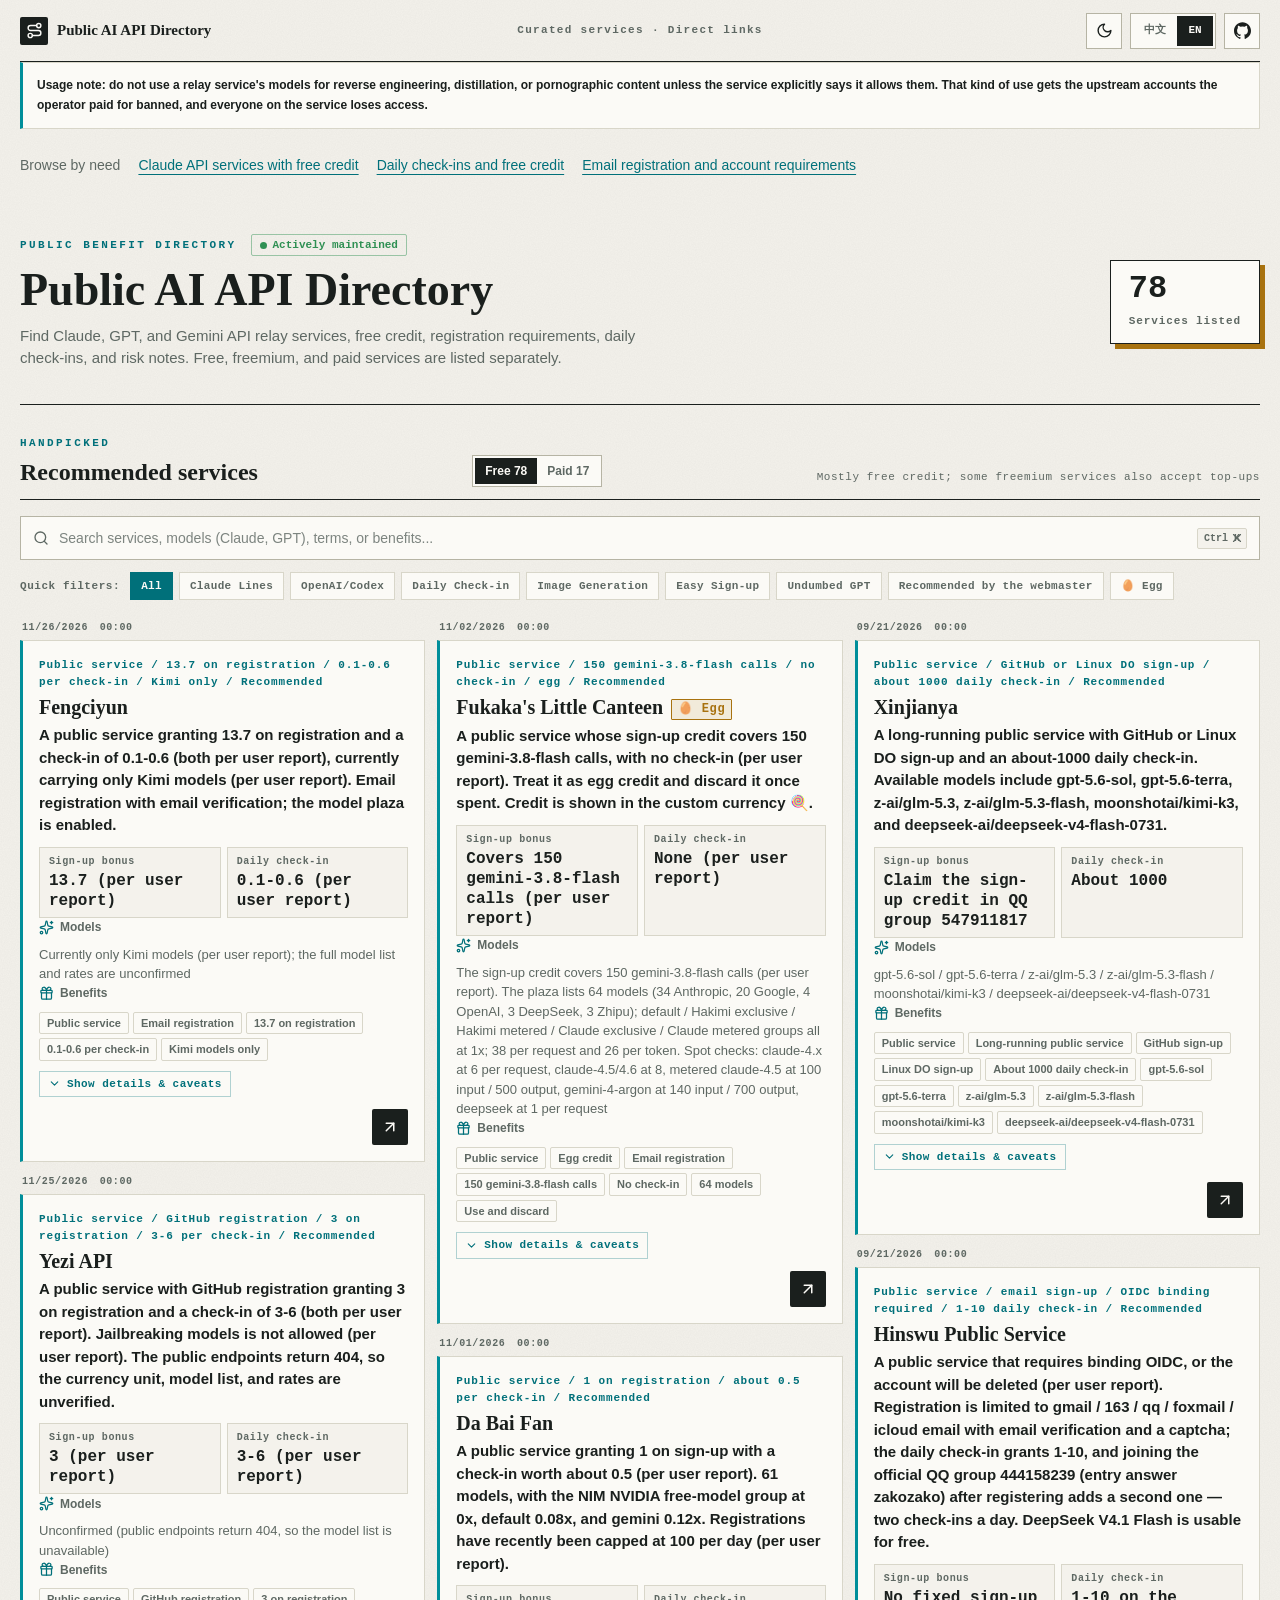
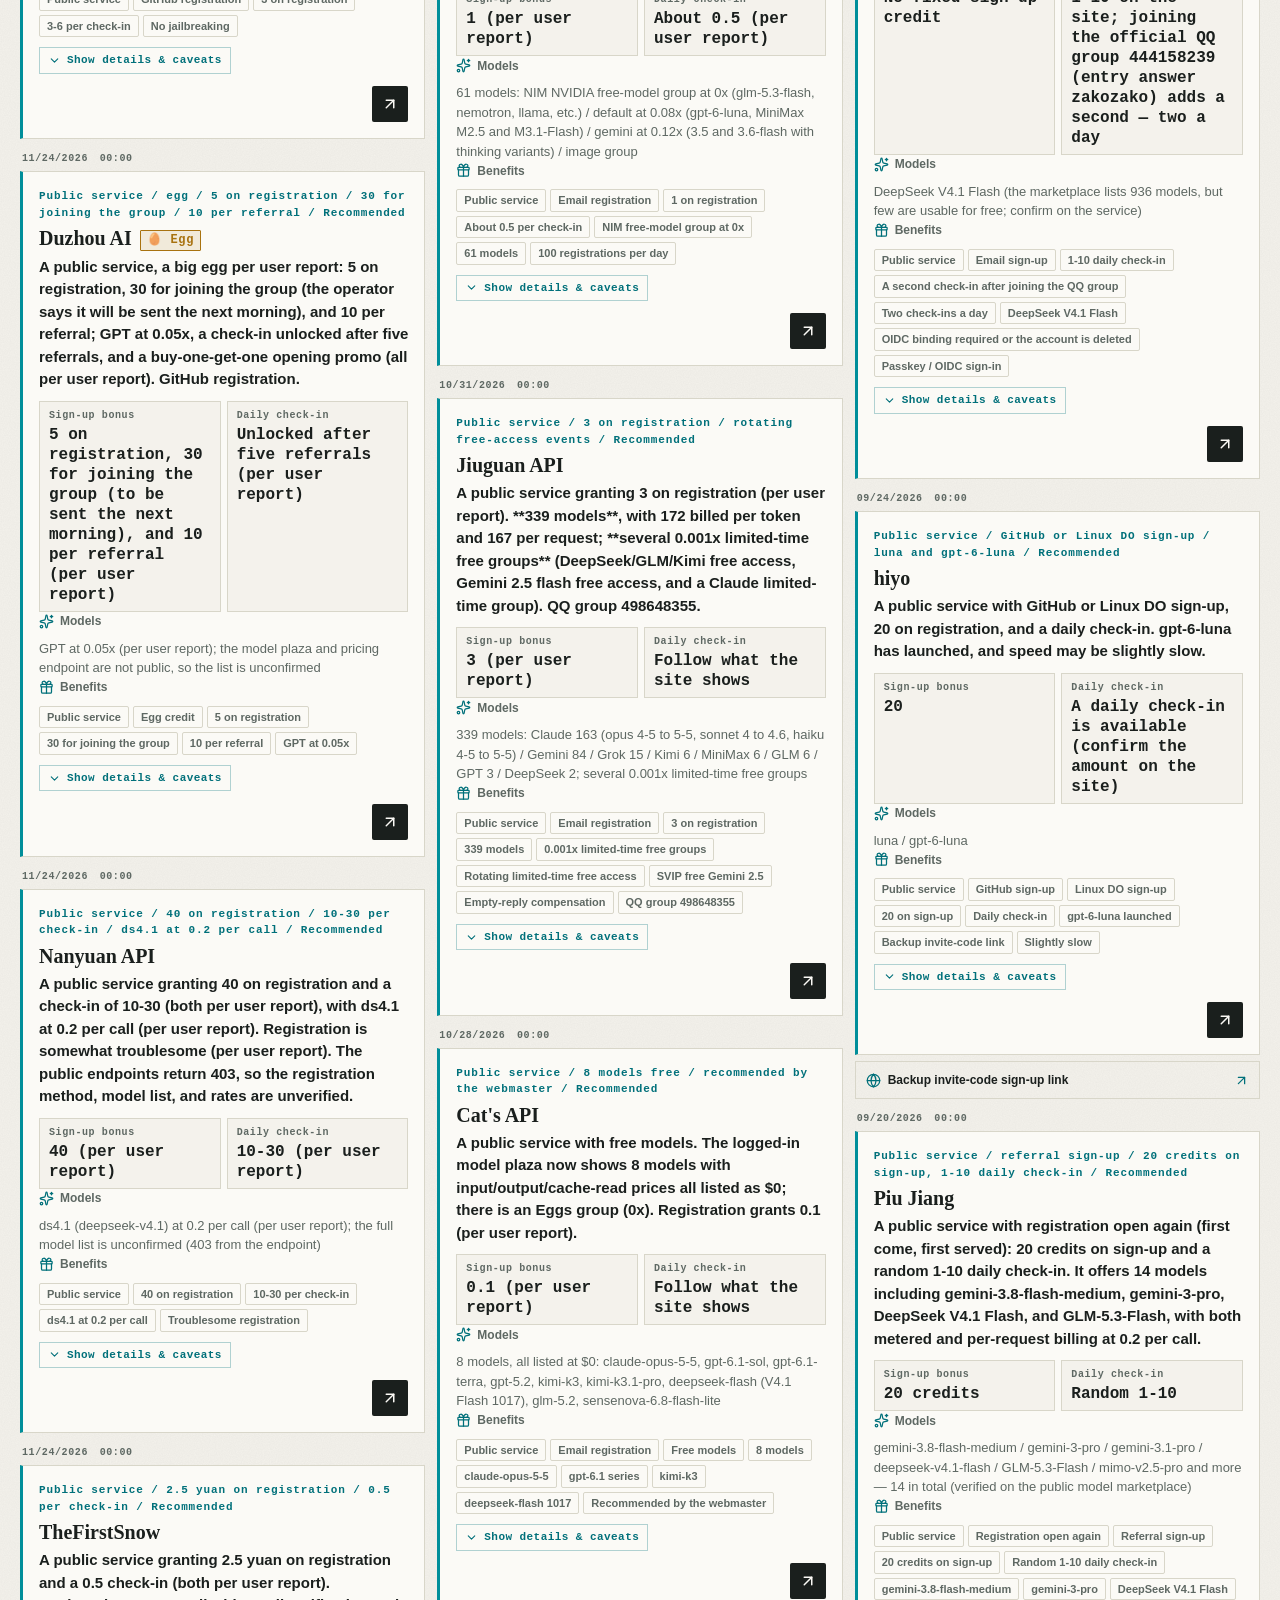
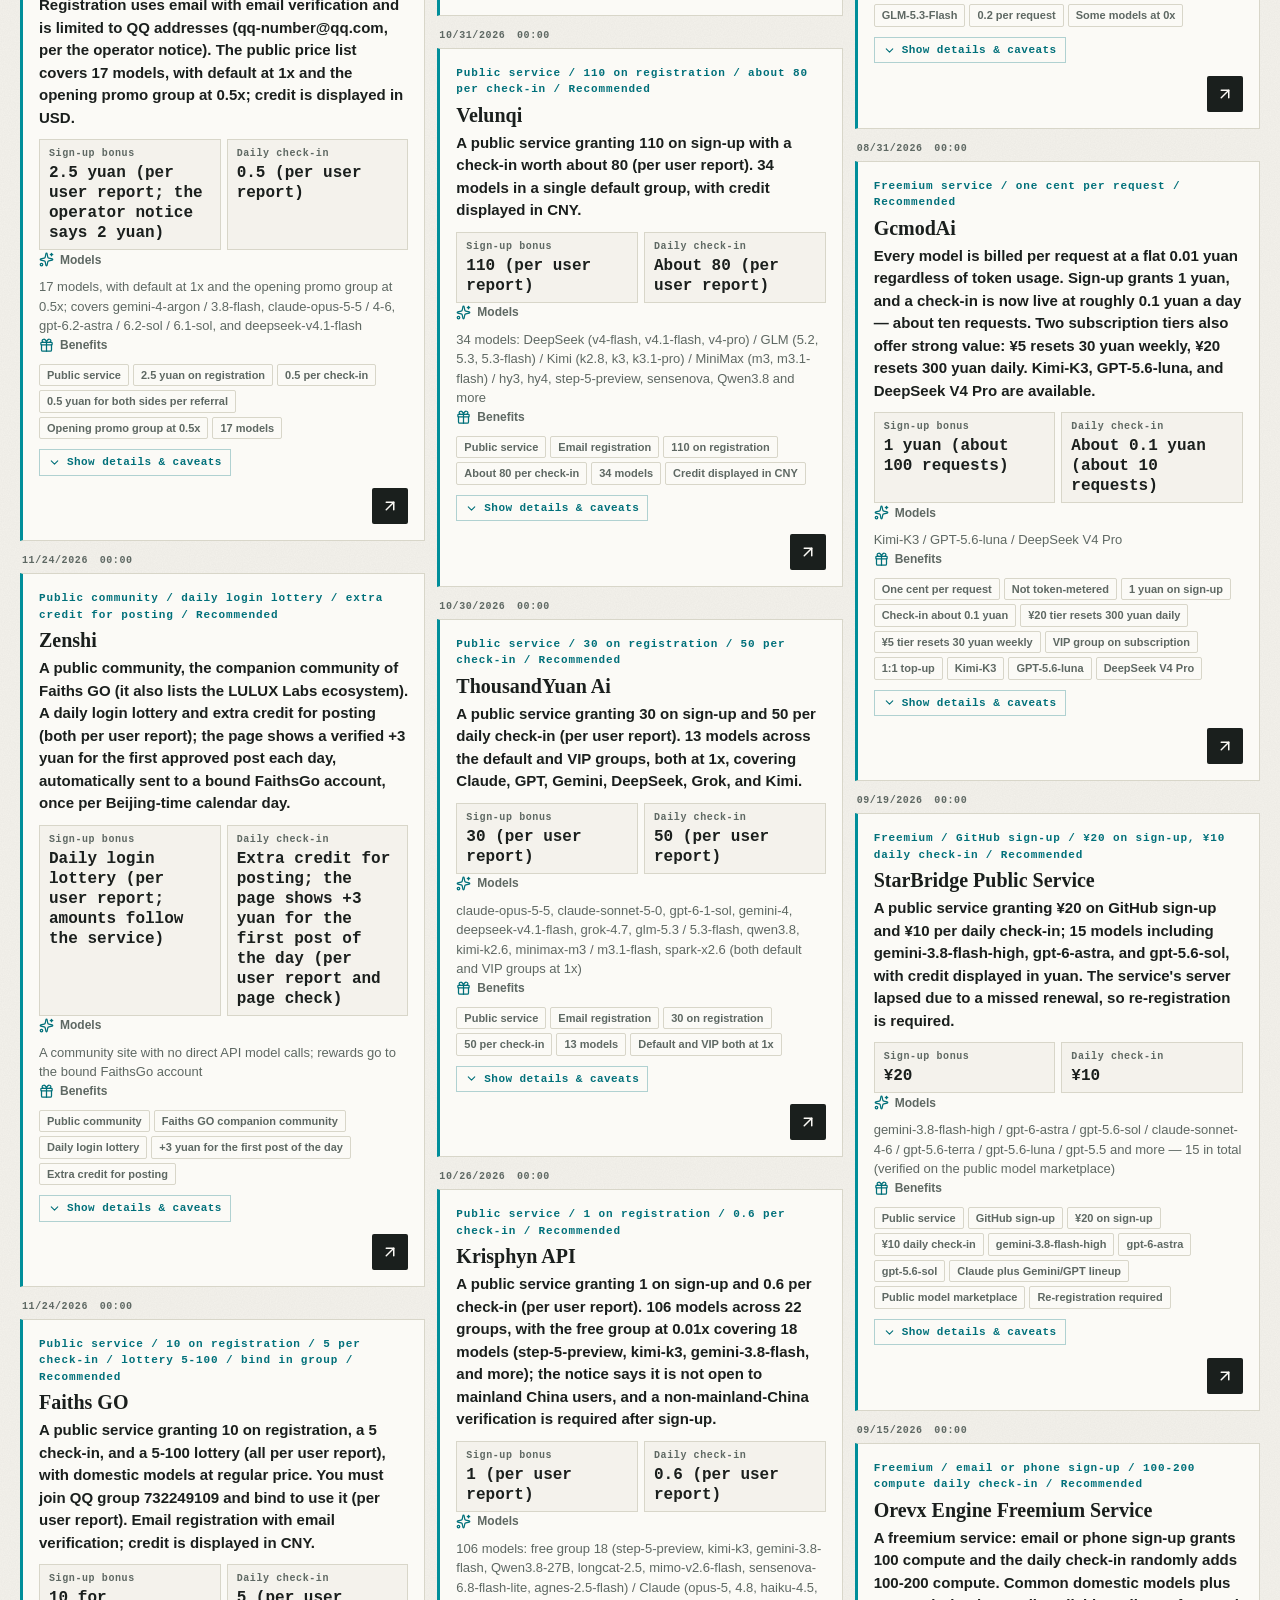
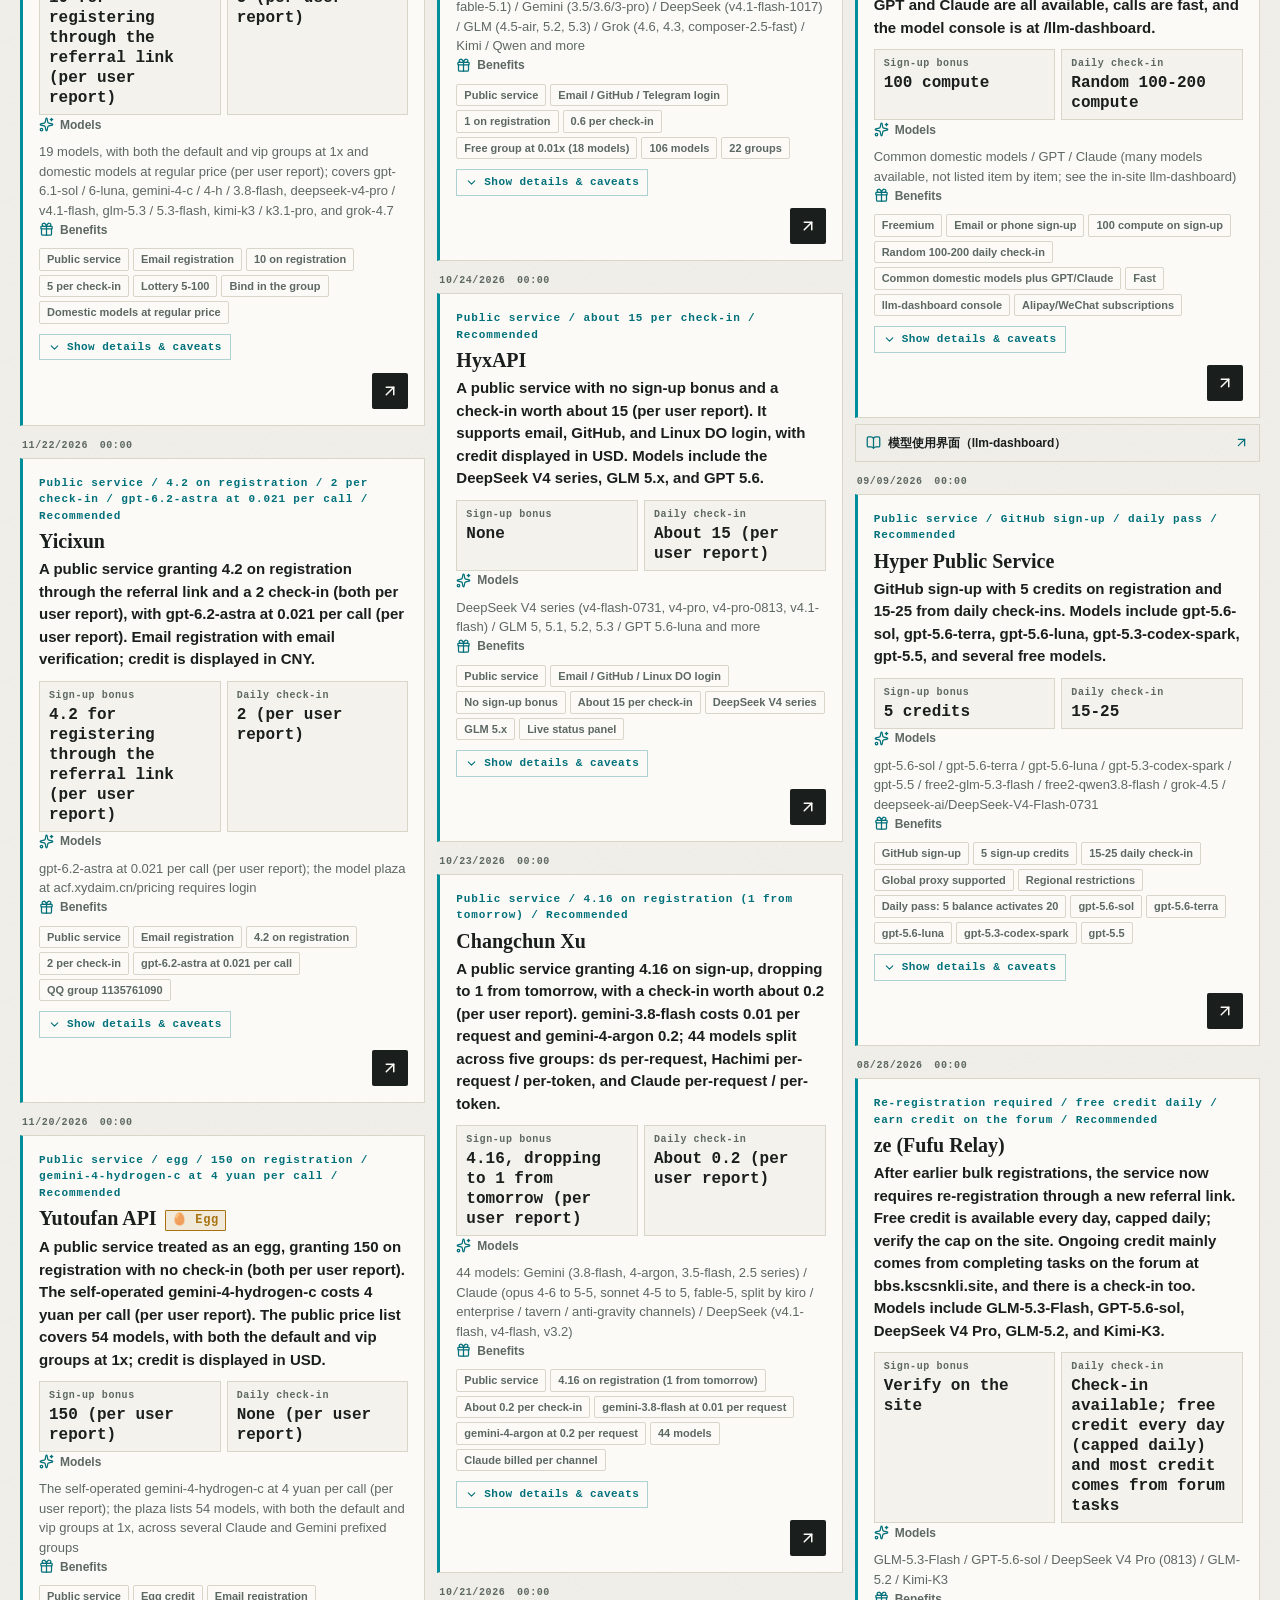
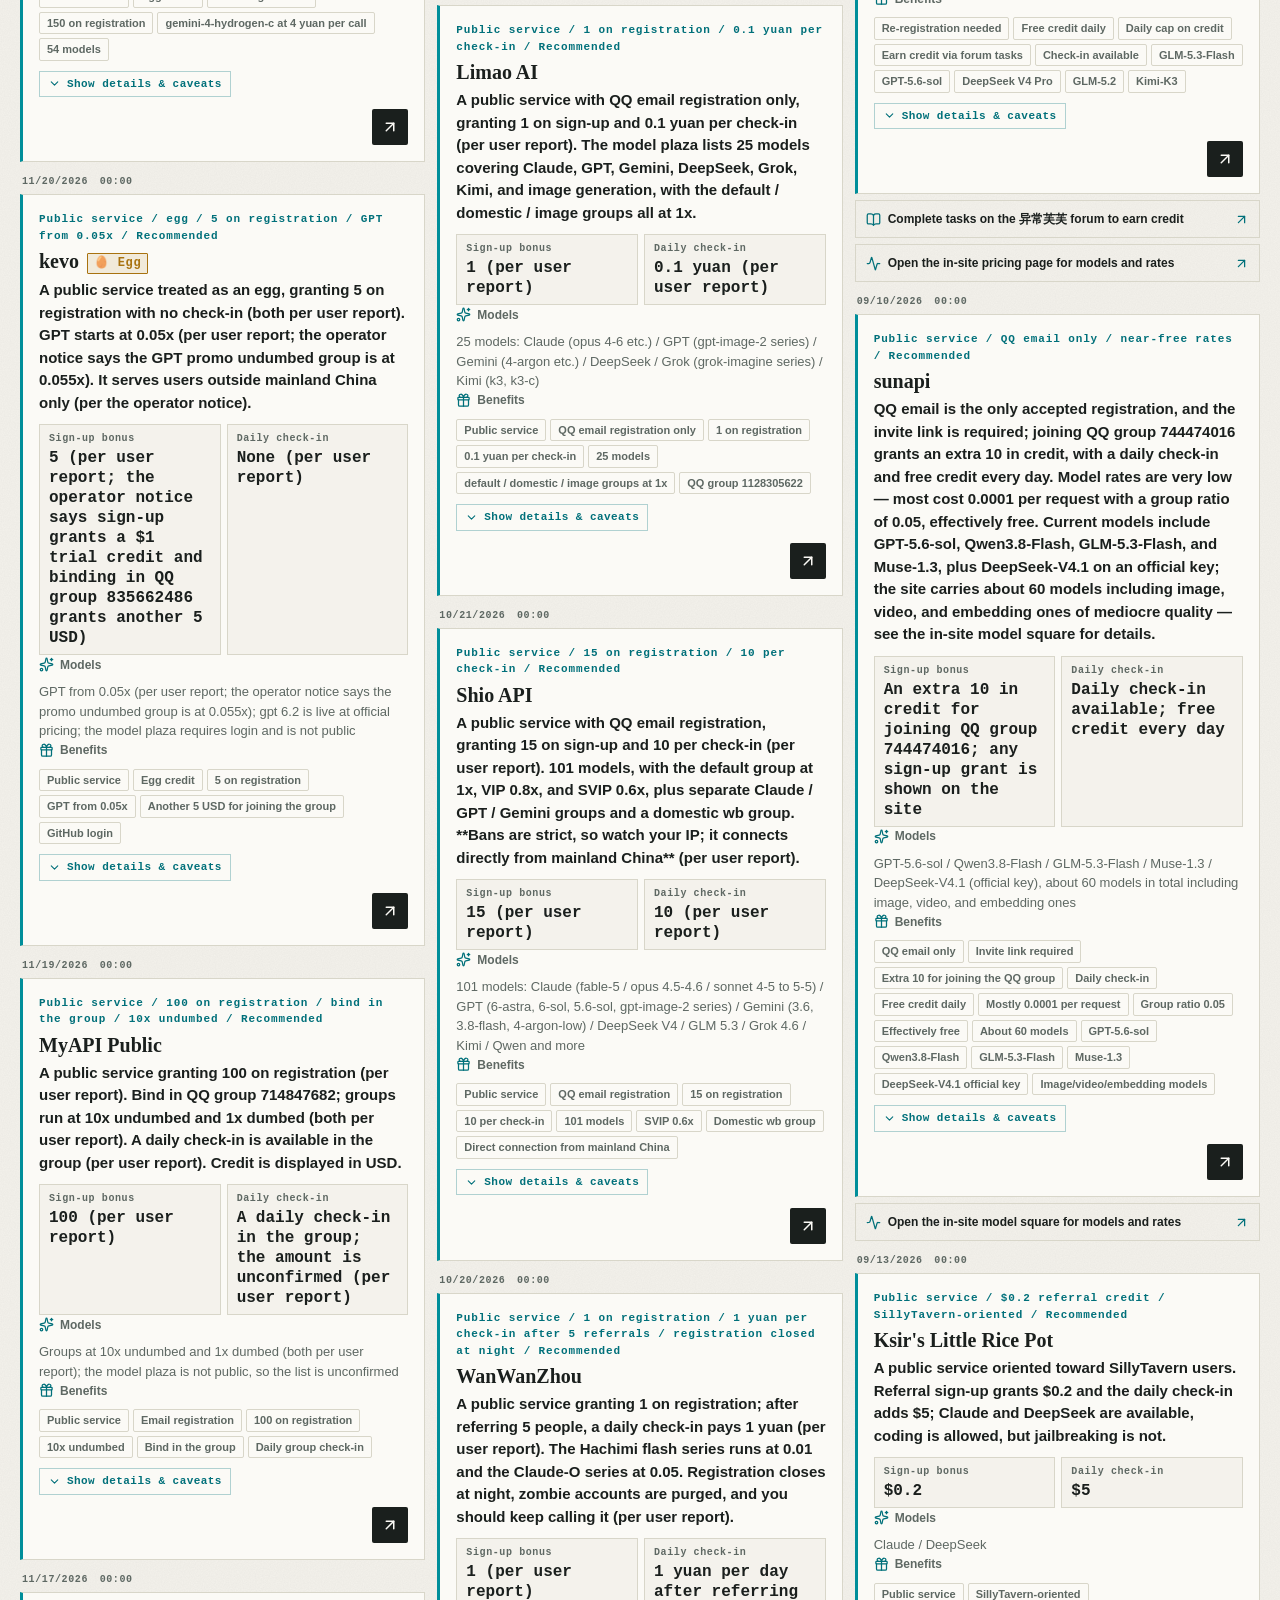
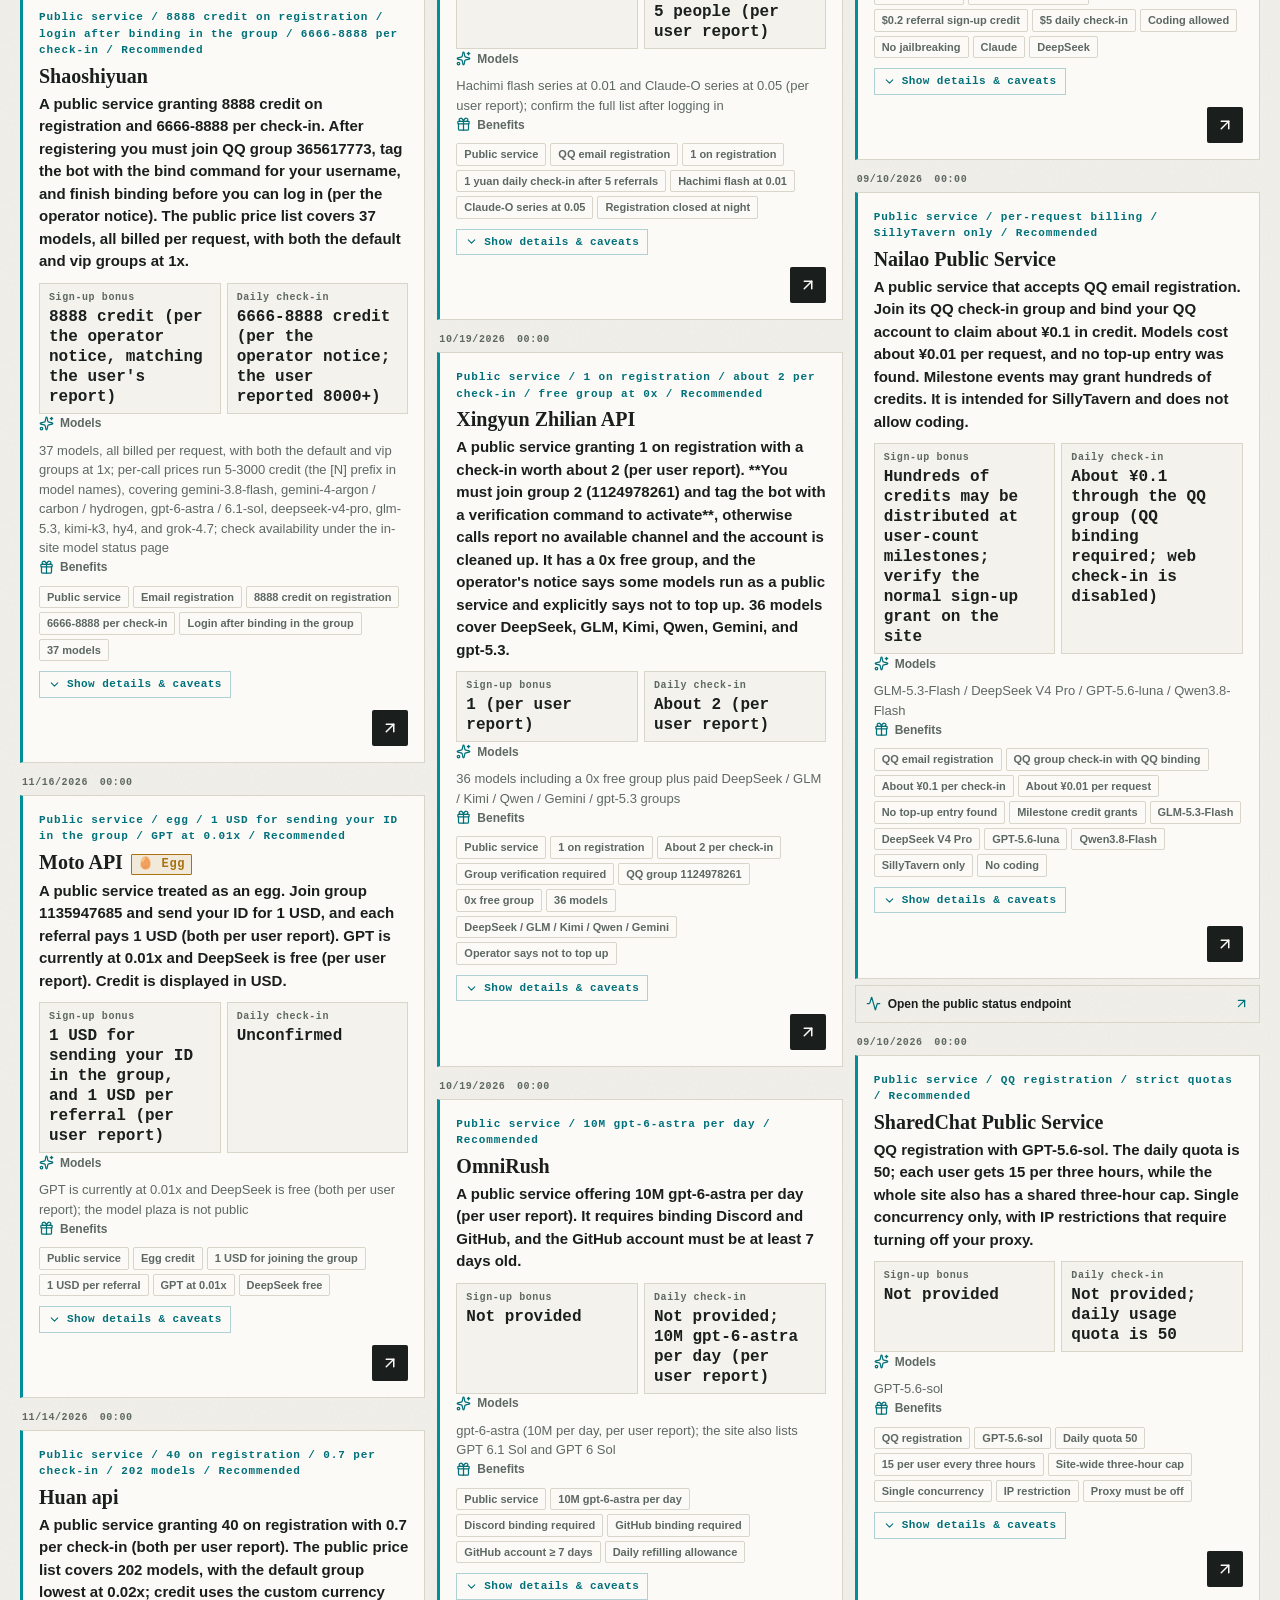
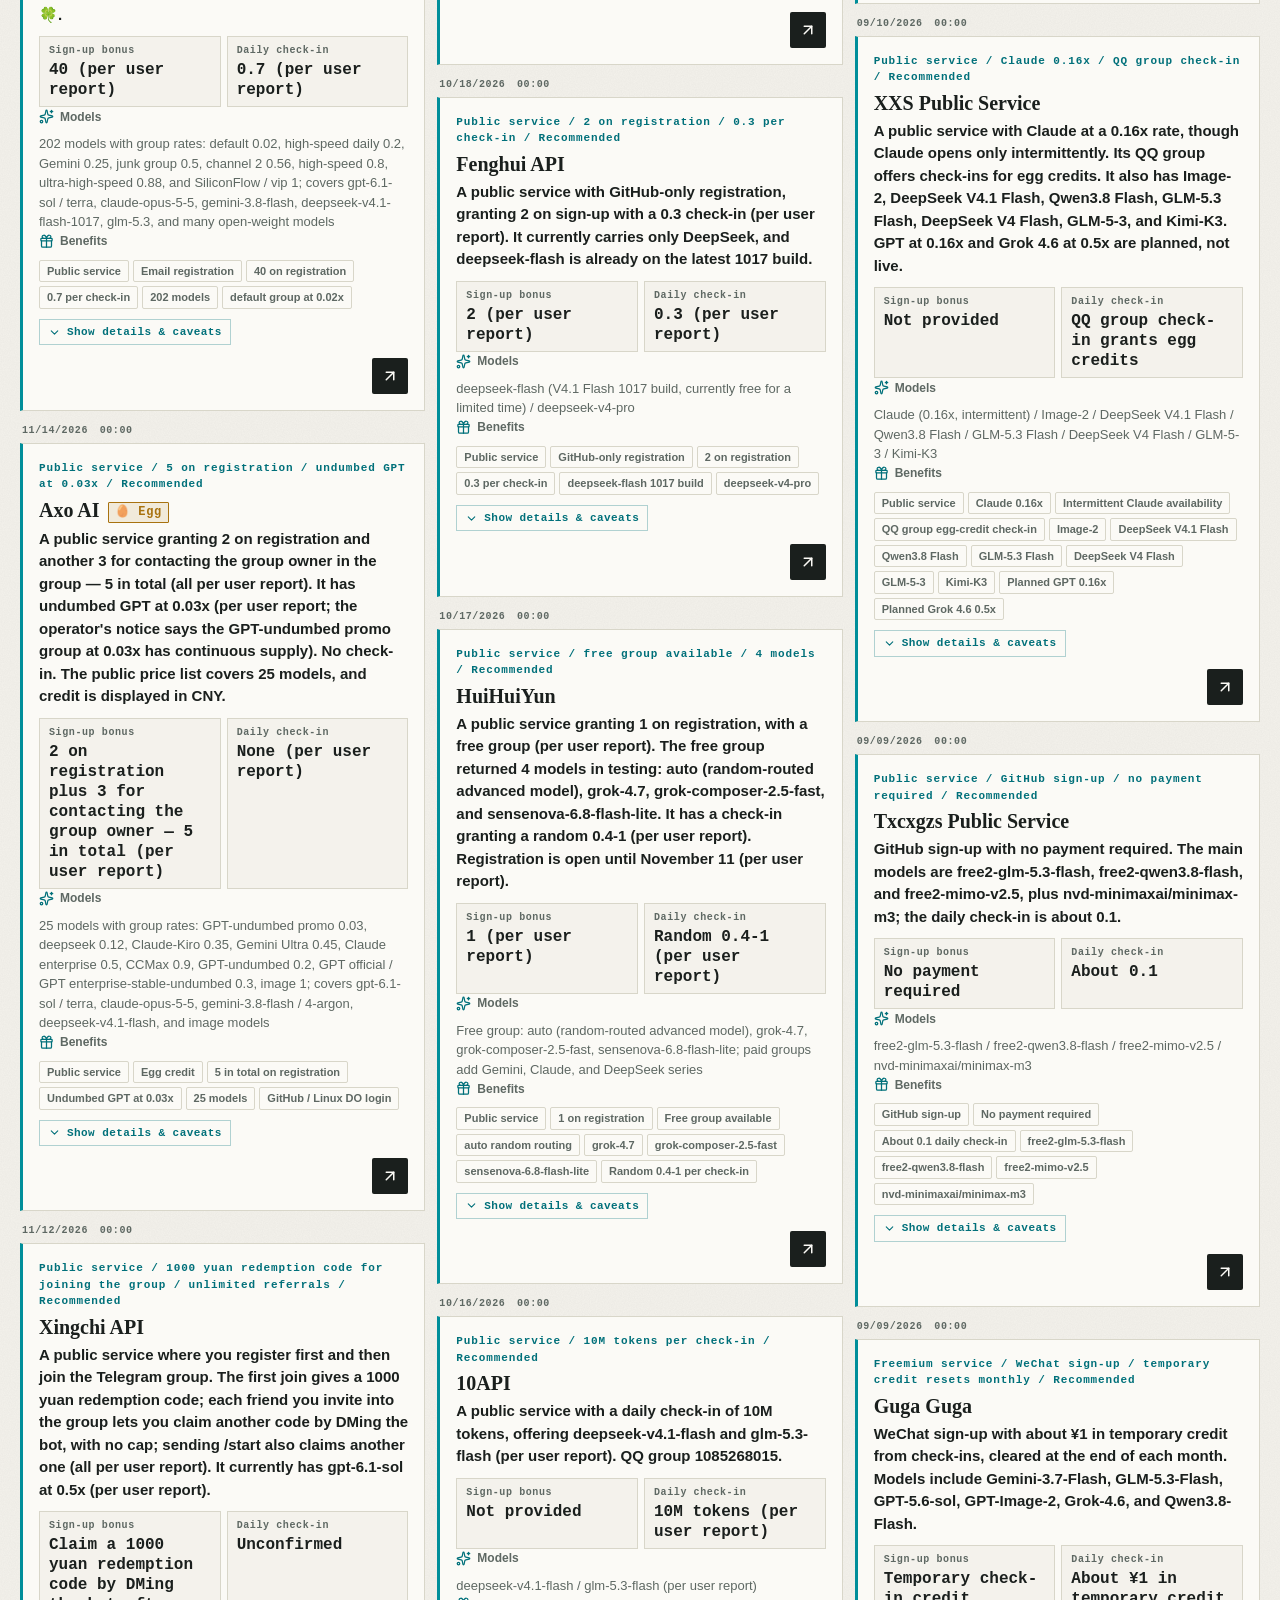
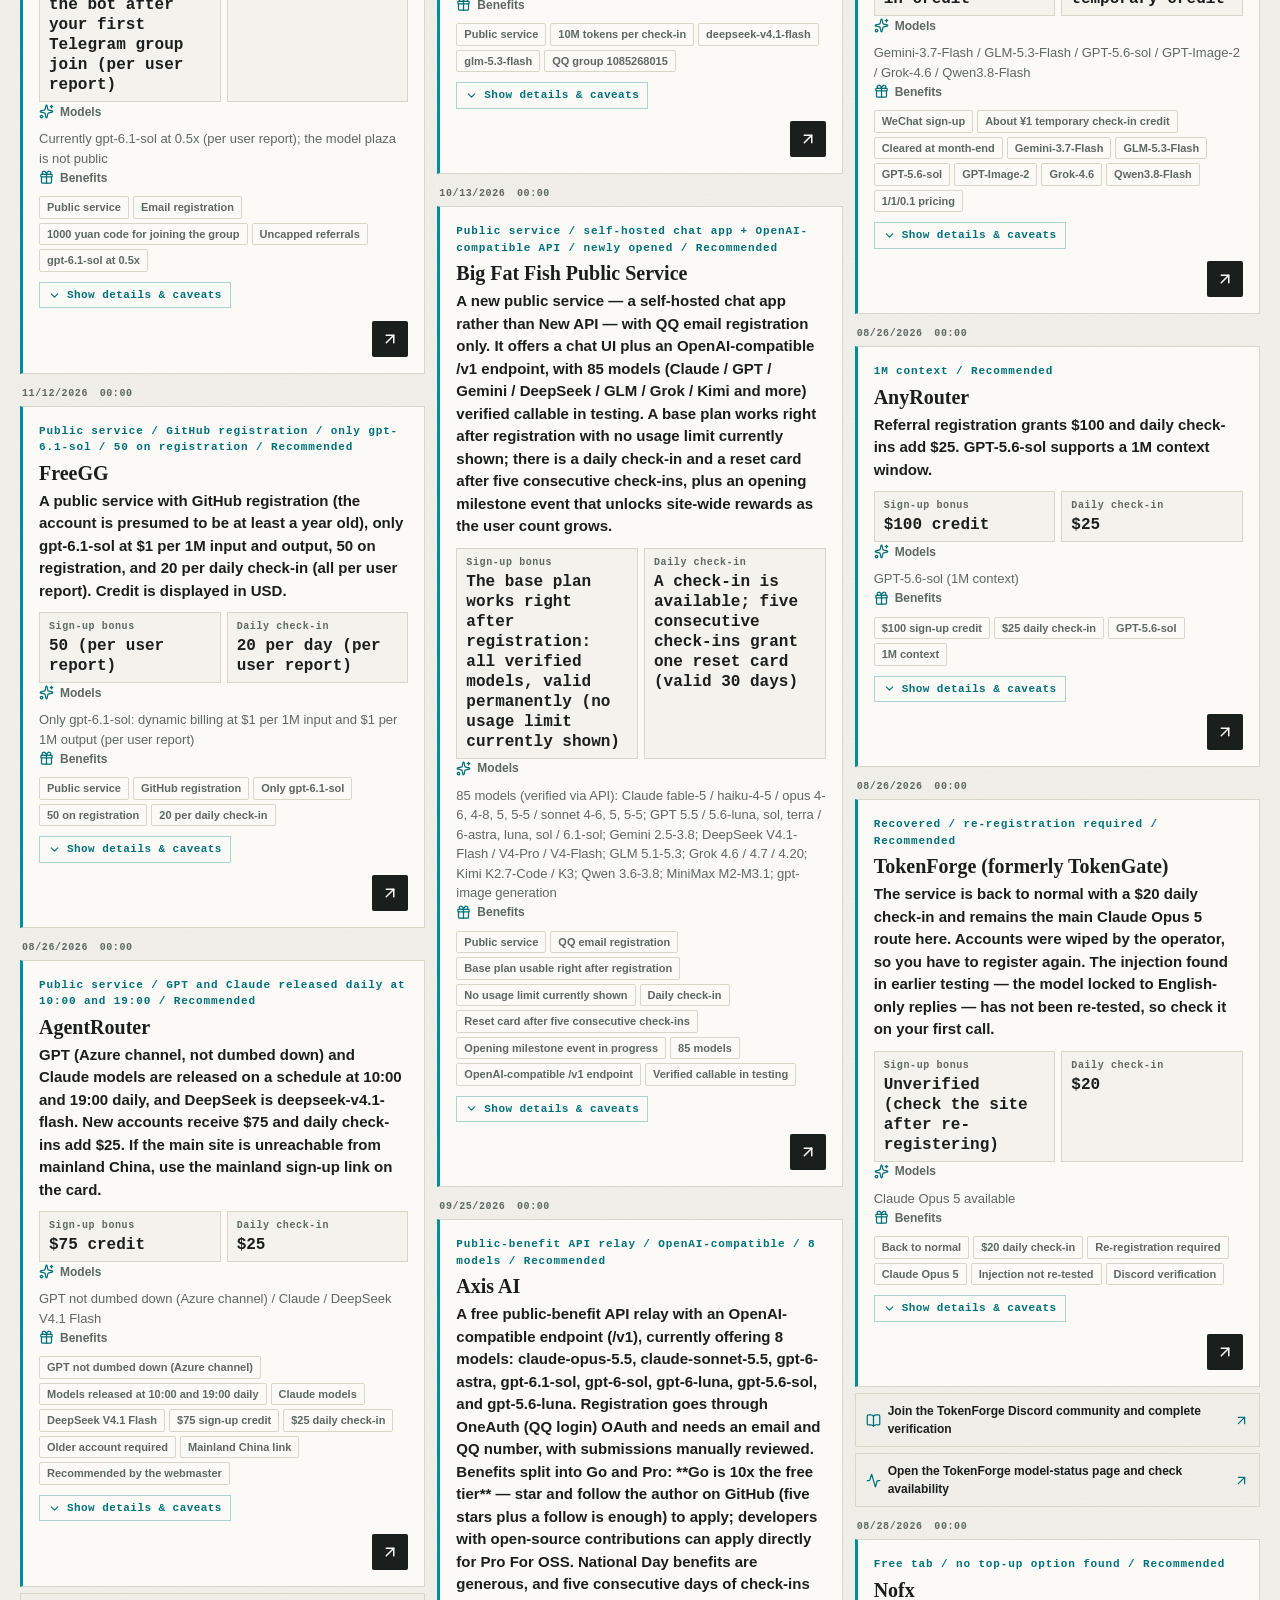
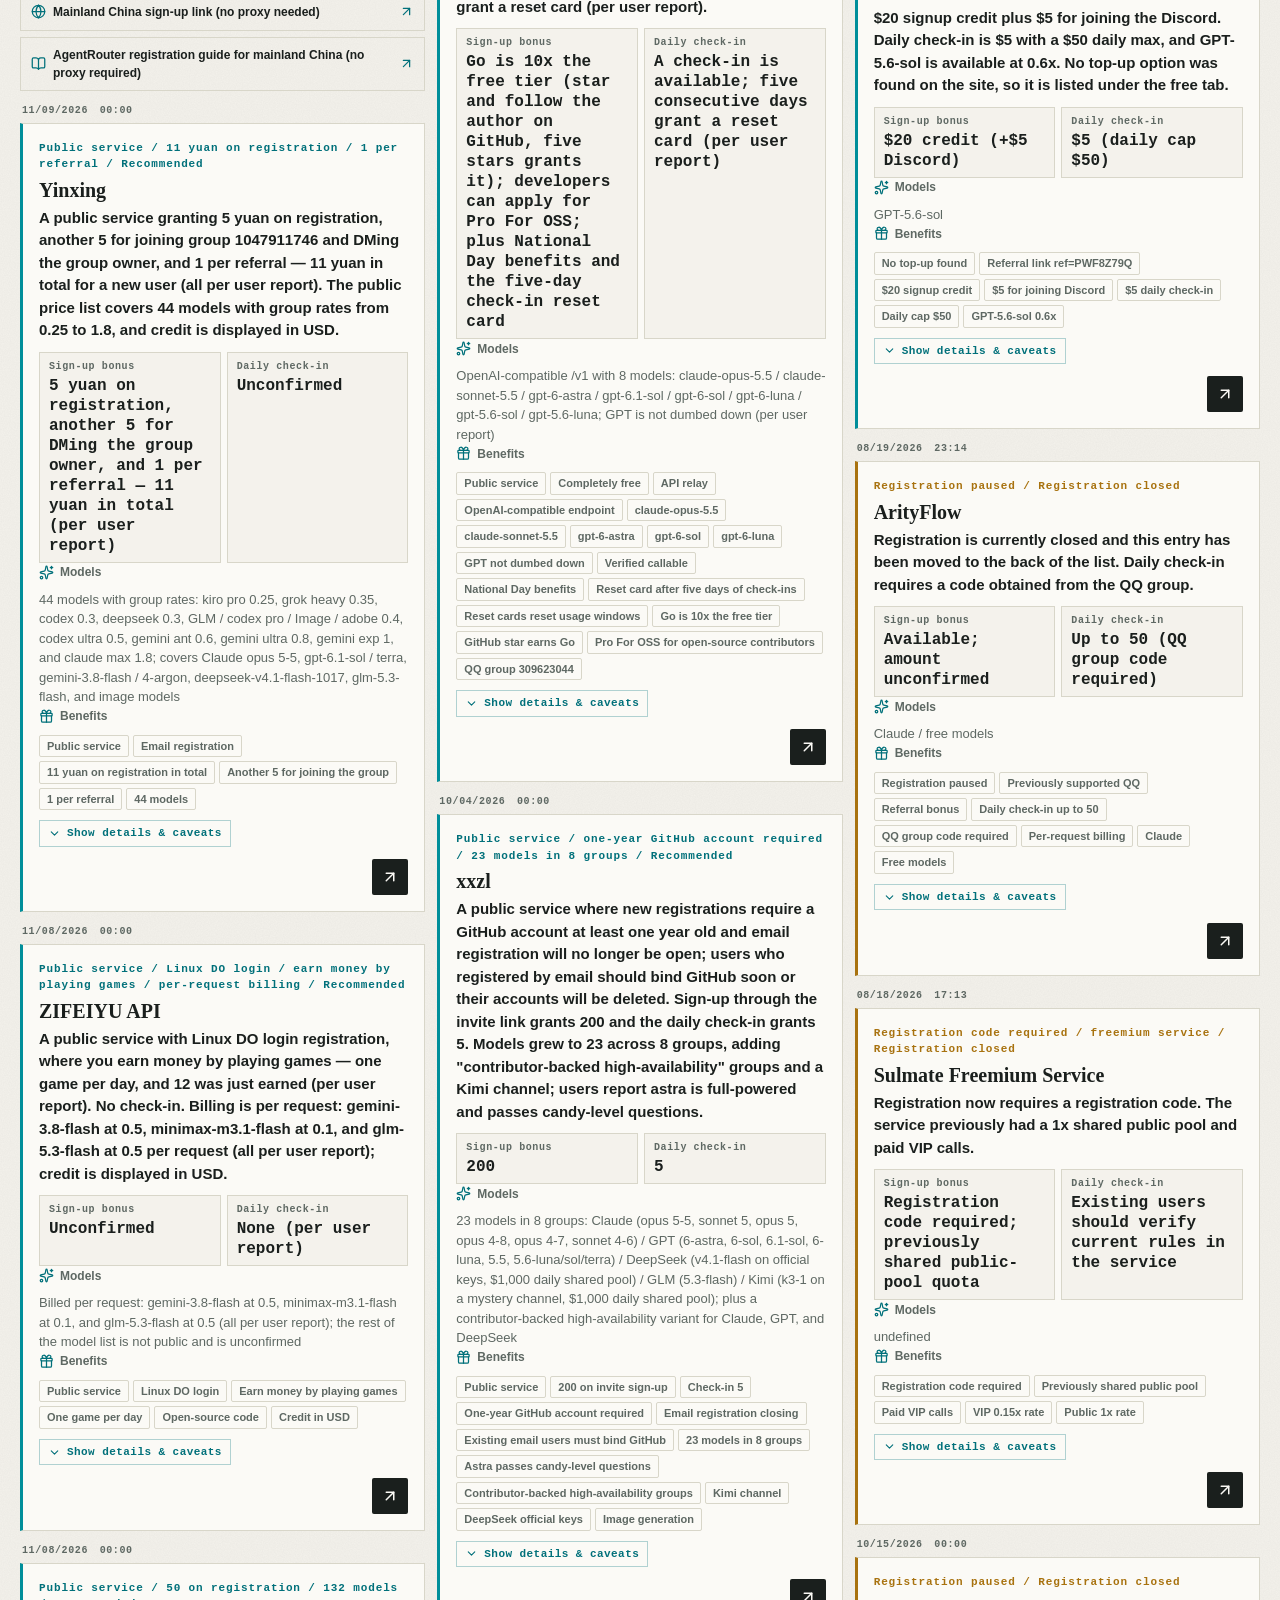
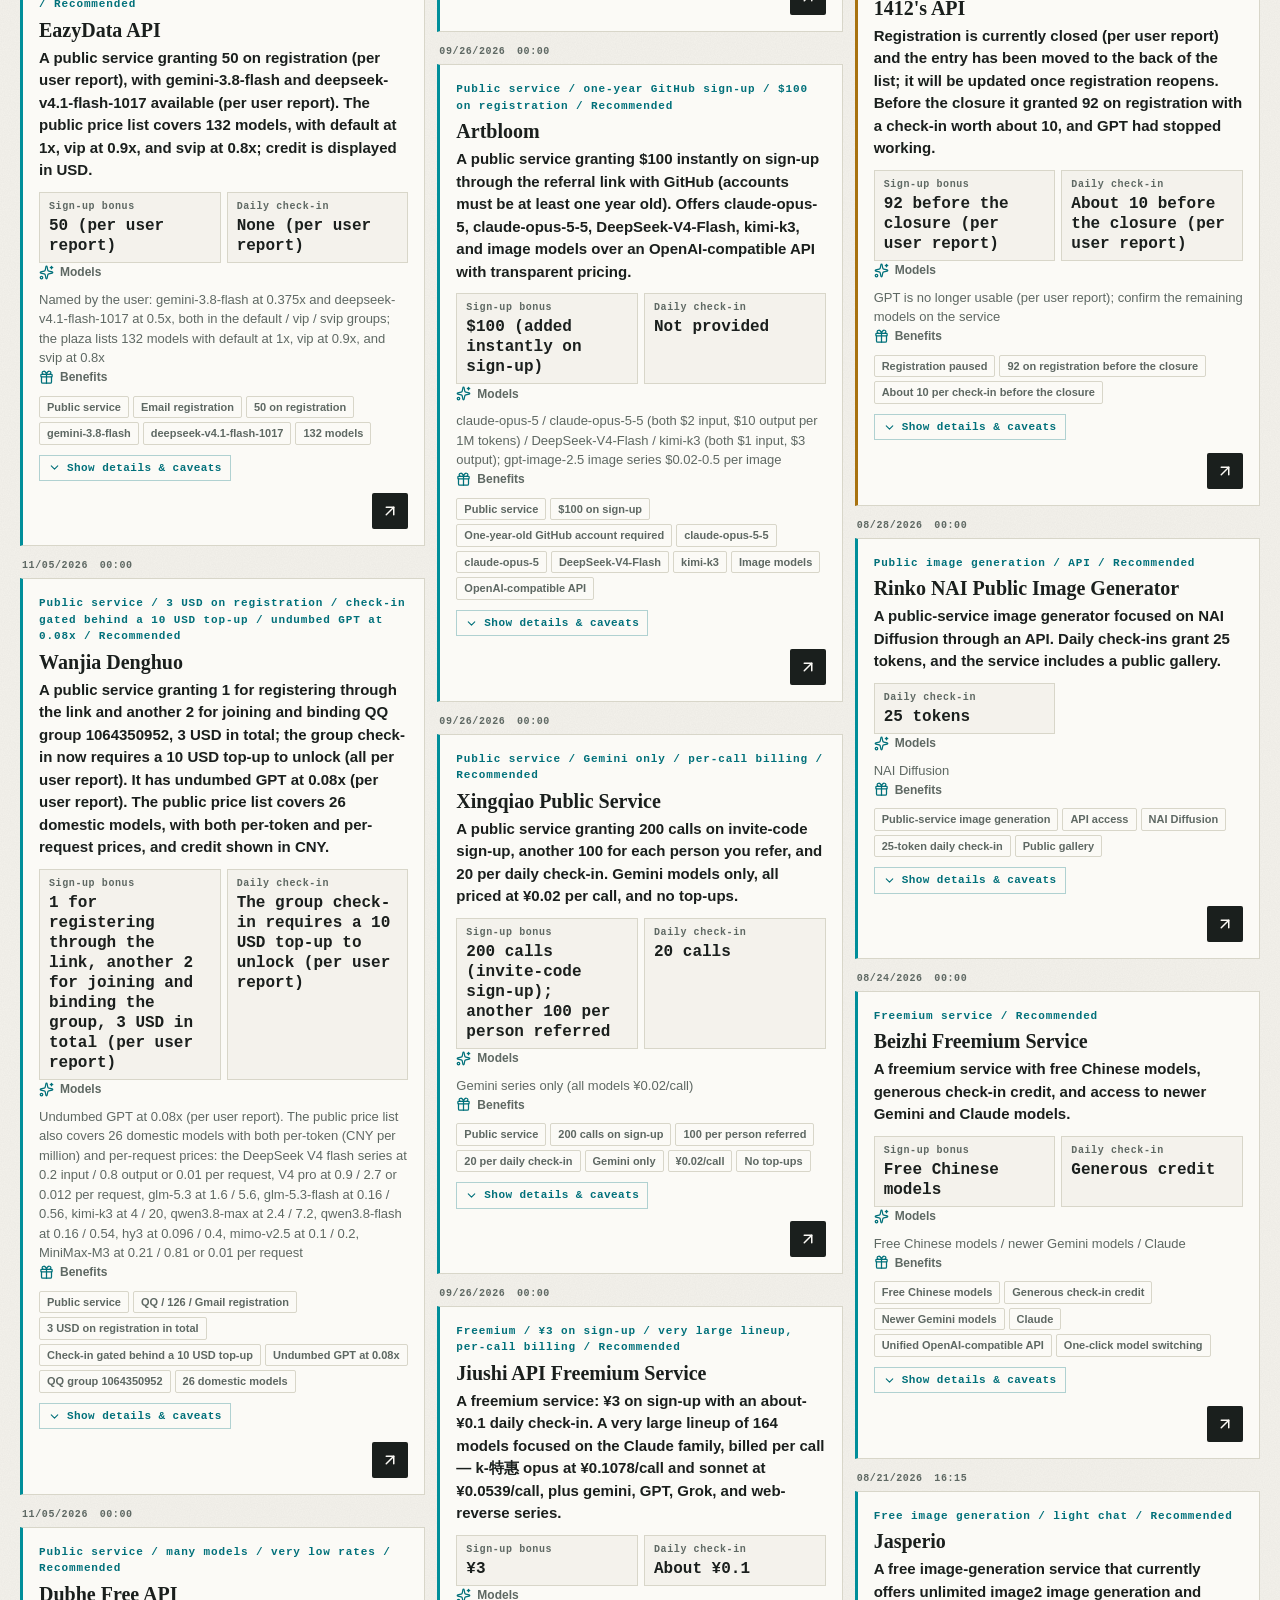
==== commit 1cc3e720: "feat(directory): 新收录 风辞云 公益站——注册送 13.7、签到 0.1-0.6，现在只有 kimi 模型" ====
--- a/en/index.html
+++ b/en/index.html
@@ -56,7 +56,7 @@
         document.head.appendChild(s);
       });
     </script>
-    <script src="/app.js?v=4129e880" data-translations-src="/entry-translations.js?v=5f50faa3" defer></script>
+    <script src="/app.js?v=76a817ba" data-translations-src="/entry-translations.js?v=505936ce" defer></script>
     <script>
       (function() {
         try {
@@ -65,7 +65,7 @@
         } catch(e) {}
       })();
     </script>
-  <script type="application/ld+json" id="structured-data">{"@context":"https://schema.org","@type":"ItemList","name":"Free AI API Directory | Credits, Daily Check-ins and Relay Services","description":"Browse Claude, GPT, and Gemini API relay services with free credit, daily check-ins, registration requirements, model information, and risk notes. Includes free, freemium, and paid services.","url":"https://ytzzjx.github.io/en/","inLanguage":"en","numberOfItems":94,"itemListElement":[{"@type":"ListItem","position":1,"name":"Yezi API","description":"A public service with GitHub registration granting 3 on registration and a check-in of 3-6 (both per user report). Jailbreaking models is not allowed (per user report). The public endpoints return 404, so the currency unit, model list, and rates are unverified.","url":"https://ai.yezi.help:2053/register?lottery_invite=b298cb1d22459ccfb2bbaddd218cb115f32605e9592f5b5275c5fa50f7da1207"},{"@type":"ListItem","position":2,"name":"Duzhou AI","description":"A public service, a big egg per user report: 5 on registration, 30 for joining the group (the operator says it will be sent the next morning), and 10 per referral; GPT at 0.05x, a check-in unlocked after five referrals, and a buy-one-get-one opening promo (all per user report). GitHub registration.","url":"https://duzhouai.ccwu.cc/register?aff=UXDLBD783ZYB"},{"@type":"ListItem","position":3,"name":"Nanyuan API","description":"A public service granting 40 on registration and a check-in of 10-30 (both per user report), with ds4.1 at 0.2 per call (per user report). Registration is somewhat troublesome (per user report). The public endpoints return 403, so the registration method, model list, and rates are unverified.","url":"https://api.nanyuanapi.com/sign-up?aff=iAy9"},{"@type":"ListItem","position":4,"name":"TheFirstSnow","description":"A public service granting 2.5 yuan on registration and a 0.5 check-in (both per user report). Registration uses email with email verification and is limited to QQ addresses (qq-number@qq.com, per the operator notice). The public price list covers 17 models, with default at 1x and the opening promo group at 0.5x; credit is displayed in USD.","url":"https://thefirstsnow.top/sign-up?aff=cUwo"},{"@type":"ListItem","position":5,"name":"Zenshi","description":"A public community, the companion community of Faiths GO (it also lists the LULUX Labs ecosystem). A daily login lottery and extra credit for posting (both per user report); the page shows a verified +3 yuan for the first approved post each day, automatically sent to a bound FaithsGo account, once per Beijing-time calendar day.","url":"https://zenshi.pages.dev/login?invite=HFB6B9DV&next=/forum"},{"@type":"ListItem","position":6,"name":"Faiths GO","description":"A public service granting 10 on registration, a 5 check-in, and a 5-100 lottery (all per user report), with domestic models at regular price. You must join QQ group 732249109 and bind to use it (per user report). Email registration with email verification; credit is displayed in CNY.","url":"https://faithsgo.pages.dev/?ref=LK1e"},{"@type":"ListItem","position":7,"name":"Yicixun","description":"A public service granting 4.2 on registration through the referral link and a 2 check-in (both per user report), with gpt-6.2-astra at 0.021 per call (per user report). Email registration with email verification; credit is displayed in CNY.","url":"https://acf.xydaim.cn/sign-up?aff=NzsO"},{"@type":"ListItem","position":8,"name":"Yutoufan API","description":"A public service treated as an egg, granting 150 on registration with no check-in (both per user report). The self-operated gemini-4-hydrogen-c costs 4 yuan per call (per user report). The public price list covers 54 models, with both the default and vip groups at 1x; credit is displayed in USD.","url":"https://api.yutou.fun/sign-up?aff=Bzvp"},{"@type":"ListItem","position":9,"name":"kevo","description":"A public service treated as an egg, granting 5 on registration with no check-in (both per user report). GPT starts at 0.05x (per user report; the operator notice says the GPT promo undumbed group is at 0.055x). It serves users outside mainland China only (per the operator notice).","url":"https://ai.xiaowumin.top/sign-up?aff=bWUy"},{"@type":"ListItem","position":10,"name":"MyAPI Public","description":"A public service granting 100 on registration (per user report). Bind in QQ group 714847682; groups run at 10x undumbed and 1x dumbed (both per user report). A daily check-in is available in the group (per user report). Credit is displayed in USD.","url":"http://free.myaiapi.site:8080/register?aff=KNKXN62DPJ98"},{"@type":"ListItem","position":11,"name":"Shaoshiyuan","description":"A public service granting 8888 credit on registration and 6666-8888 per check-in. After registering you must join QQ group 365617773, tag the bot with the bind command for your username, and finish binding before you can log in (per the operator notice). The public price list covers 37 models, all billed per request, with both the default and vip groups at 1x.","url":"https://shaoshiyuan.xyz/sign-up?aff=asgD"},{"@type":"ListItem","position":12,"name":"Moto API","description":"A public service treated as an egg. Join group 1135947685 and send your ID for 1 USD, and each referral pays 1 USD (both per user report). GPT is currently at 0.01x and DeepSeek is free (per user report). Credit is displayed in USD.","url":"https://motoapi.com/sign-up?aff=JHXX"},{"@type":"ListItem","position":13,"name":"Huan api","description":"A public service granting 40 on registration with 0.7 per check-in (both per user report). The public price list covers 202 models, with the default group lowest at 0.02x; credit uses the custom currency 🍀.","url":"https://api.novalyte.cn/sign-up?aff=aLgj"},{"@type":"ListItem","position":14,"name":"Axo AI","description":"A public service granting 2 on registration and another 3 for contacting the group owner in the group — 5 in total (all per user report). It has undumbed GPT at 0.03x (per user report; the operator's notice says the GPT-undumbed promo group at 0.03x has continuous supply). No check-in. The public price list covers 25 models, and credit is displayed in CNY.","url":"https://axoai.cc/sign-up?aff=QDqX"},{"@type":"ListItem","position":15,"name":"Xingchi API","description":"A public service where you register first and then join the Telegram group. The first join gives a 1000 yuan redemption code; each friend you invite into the group lets you claim another code by DMing the bot, with no cap; sending /start also claims another one (all per user report). It currently has gpt-6.1-sol at 0.5x (per user report).","url":"https://xingchiapi.com/register?aff=6F9G3HF4B8W6"},{"@type":"ListItem","position":16,"name":"FreeGG","description":"A public service with GitHub registration (the account is presumed to be at least a year old), only gpt-6.1-sol at $1 per 1M input and output, 50 on registration, and 20 per daily check-in (all per user report). Credit is displayed in USD.","url":"https://freegg.app/sign-up?aff=Ynwv"},{"@type":"ListItem","position":17,"name":"AgentRouter","description":"GPT (Azure channel, not dumbed down) and Claude models are released on a schedule at 10:00 and 19:00 daily, and DeepSeek is deepseek-v4.1-flash. New accounts receive $75 and daily check-ins add $25. If the main site is unreachable from mainland China, use the mainland sign-up link on the card.","url":"https://agentrouter.org/register?aff=i3Xz"},{"@type":"ListItem","position":18,"name":"Yinxing","description":"A public service granting 5 yuan on registration, another 5 for joining group 1047911746 and DMing the group owner, and 1 per referral — 11 yuan in total for a new user (all per user report). The public price list covers 44 models with group rates from 0.25 to 1.8, and credit is displayed in USD.","url":"https://open.taikoapi.com/sign-up?aff=3dBN"},{"@type":"ListItem","position":19,"name":"ZIFEIYU API","description":"A public service with Linux DO login registration, where you earn money by playing games — one game per day, and 12 was just earned (per user report). No check-in. Billing is per request: gemini-3.8-flash at 0.5, minimax-m3.1-flash at 0.1, and glm-5.3-flash at 0.5 per request (all per user report); credit is displayed in USD.","url":"https://ai.112102.xyz/sign-up?aff=94cf"},{"@type":"ListItem","position":20,"name":"EazyData API","description":"A public service granting 50 on registration (per user report), with gemini-3.8-flash and deepseek-v4.1-flash-1017 available (per user report). The public price list covers 132 models, with default at 1x, vip at 0.9x, and svip at 0.8x; credit is displayed in USD.","url":"https://eazydata.org/sign-up?aff=goIo"},{"@type":"ListItem","position":21,"name":"Wanjia Denghuo","description":"A public service granting 1 for registering through the link and another 2 for joining and binding QQ group 1064350952, 3 USD in total; the group check-in now requires a 10 USD top-up to unlock (all per user report). It has undumbed GPT at 0.08x (per user report). The public price list covers 26 domestic models, with both per-token and per-request prices, and credit shown in CNY.","url":"https://wjapi.vip/register?aff=ZJFB7ZVSEMYJ"},{"@type":"ListItem","position":22,"name":"Dubhe Free API","description":"A public service with 262 models, both the default and VIP groups at 1x, and very low model rates. Check-in is enabled; the sign-up credit and check-in amount are unconfirmed.","url":"https://ai.skill.wales/sign-up?aff=jqc8"},{"@type":"ListItem","position":23,"name":"Wen Token","description":"A paid service filed under the public section as an egg, granting 3 yuan on sign-up with no check-in (per user report). Only use gemini-3.8-flash at 0.0035 per call and gemini-4-argon-count at 0.08 per call; do not use the other models.","url":"https://api.wentoken.si/sign-up?aff=HMTK"},{"@type":"ListItem","position":24,"name":"API Zhinu","description":"A paid service and the current main pick (per user report). GPT context is not billed at double. Double-11 promo: 0.01x fully undumbed GPT with a 95% cache hit and a 1-second time to first token, and the group is open right now (per user report), through 23:59 on November 11. No sign-up credit.","url":"https://ai.apizn.com/sign-up?aff=AFT4"},{"@type":"ListItem","position":25,"name":"Jasper","description":"A public service with many free models (per user report). 149 models, with the Unlimited group at 0x (59 models) and the Free group at 0.01x (9 models). Credit is shown in the custom currency ✦.","url":"https://api.yjs.im/sign-up?aff=5uGC"},{"@type":"ListItem","position":26,"name":"Fukaka's Little Canteen","description":"A public service whose sign-up credit covers 150 gemini-3.8-flash calls, with no check-in (per user report). Treat it as egg credit and discard it once spent. Credit is shown in the custom currency 🍭.","url":"https://api.fuka.win/sign-up?aff=Erxa"},{"@type":"ListItem","position":27,"name":"Da Bai Fan","description":"A public service granting 1 on sign-up with a check-in worth about 0.5 (per user report). 61 models, with the NIM NVIDIA free-model group at 0x, default 0.08x, and gemini 0.12x. Registrations have recently been capped at 100 per day (per user report).","url":"https://newapi.hkkkj.qzz.io/sign-up?aff=SrUj"},{"@type":"ListItem","position":28,"name":"tntapi","description":"A paid service at 0.07x with a 90% cache hit and undumbed GPT across the board (per user report).","url":"https://tntapi.com/register?aff=YEHKYD842LNC"},{"@type":"ListItem","position":29,"name":"Menghuan API","description":"A paid service at 0.08x with an 80% cache hit and undumbed GPT across the board (per user report).","url":"https://mhapi.net/register?aff=MPFATHYUYACF"},{"@type":"ListItem","position":30,"name":"beiluoxi","description":"A paid service with GPT at 0.07x, undumbed (per user report).","url":"https://beiluoxi.ccwu.cc/register?aff=EKZSES6FNVPX"},{"@type":"ListItem","position":31,"name":"Jiuguan API","description":"A public service granting 3 on registration (per user report). **339 models**, with 172 billed per token and 167 per request; **several 0.001x limited-time free groups** (DeepSeek/GLM/Kimi free access, Gemini 2.5 flash free access, and a Claude limited-time group). QQ group 498648355.","url":"https://jiuguan.cloud/sign-up?aff=PvxS"},{"@type":"ListItem","position":32,"name":"Cat's API","description":"A public service with free models. The logged-in model plaza now shows 8 models with input/output/cache-read prices all listed as $0; there is an Eggs group (0x). Registration grants 0.1 (per user report).","url":"https://www.catpawrouter.com/sign-up?aff=YugA"},{"@type":"ListItem","position":33,"name":"Velunqi","description":"A public service granting 110 on sign-up with a check-in worth about 80 (per user report). 34 models in a single default group, with credit displayed in CNY.","url":"https://velunqi.asia/sign-up?aff=EHhE"},{"@type":"ListItem","position":34,"name":"ThousandYuan Ai","description":"A public service granting 30 on sign-up and 50 per daily check-in (per user report). 13 models across the default and VIP groups, both at 1x, covering Claude, GPT, Gemini, DeepSeek, Grok, and Kimi.","url":"https://api.thousandyuan.dpdns.org/sign-up?aff=vDuG"},{"@type":"ListItem","position":35,"name":"Qiudaoyu","description":"A paid tavern-oriented service granting 2.5 on registration with no check-in (per user report). The highlight is argon at 0.02 per request (per user report).","url":"https://qiudaoy.com/sign-up?aff=V9zw"},{"@type":"ListItem","position":36,"name":"Krisphyn API","description":"A public service granting 1 on sign-up and 0.6 per check-in (per user report). 106 models across 22 groups, with the free group at 0.01x covering 18 models (step-5-preview, kimi-k3, gemini-3.8-flash, and more); the notice says it is not open to mainland China users, and a non-mainland-China verification is required after sign-up.","url":"https://api.krisphyn.cc/sign-up?aff=RHNm"},{"@type":"ListItem","position":37,"name":"HyxAPI","description":"A public service with no sign-up bonus and a check-in worth about 15 (per user report). It supports email, GitHub, and Linux DO login, with credit displayed in USD. Models include the DeepSeek V4 series, GLM 5.x, and GPT 5.6.","url":"https://hyxware.com/auth?mode=register&aff=iSln"},{"@type":"ListItem","position":38,"name":"Changchun Xu","description":"A public service granting 4.16 on sign-up, dropping to 1 from tomorrow, with a check-in worth about 0.2 (per user report). gemini-3.8-flash costs 0.01 per request and gemini-4-argon 0.2; 44 models split across five groups: ds per-request, Hachimi per-request / per-token, and Claude per-request / per-token.","url":"https://changchunxu.xyz/sign-up?aff=YRjX"},{"@type":"ListItem","position":39,"name":"Limao AI","description":"A public service with QQ email registration only, granting 1 on sign-up and 0.1 yuan per check-in (per user report). The model plaza lists 25 models covering Claude, GPT, Gemini, DeepSeek, Grok, Kimi, and image generation, with the default / domestic / image groups all at 1x.","url":"https://limao-api.com/sign-up?aff=QKlJ"},{"@type":"ListItem","position":40,"name":"Shio API","description":"A public service with QQ email registration, granting 15 on sign-up and 10 per check-in (per user report). 101 models, with the default group at 1x, VIP 0.8x, and SVIP 0.6x, plus separate Claude / GPT / Gemini groups and a domestic wb group. **Bans are strict, so watch your IP; it connects directly from mainland China** (per user report).","url":"https://api.203236.xyz/sign-up"},{"@type":"ListItem","position":41,"name":"WanWanZhou","description":"A public service granting 1 on registration; after referring 5 people, a daily check-in pays 1 yuan (per user report). The Hachimi flash series runs at 0.01 and the Claude-O series at 0.05. Registration closes at night, zombie accounts are purged, and you should keep calling it (per user report).","url":"https://wanwanzhou.top/register?aff=E44252EBQGS2"},{"@type":"ListItem","position":42,"name":"Xingyun Zhilian API","description":"A public service granting 1 on registration with a check-in worth about 2 (per user report). **You must join group 2 (1124978261) and tag the bot with a verification command to activate**, otherwise calls report no available channel and the account is cleaned up. It has a 0x free group, and the operator's notice says some models run as a public service and explicitly says not to top up. 36 models cover DeepSeek, GLM, Kimi, Qwen, Gemini, and gpt-5.3.","url":"https://api.xincloud.top/sign-up?aff=YOv3"},{"@type":"ListItem","position":43,"name":"OmniRush","description":"A public service offering 10M gpt-6-astra per day (per user report). It requires binding Discord and GitHub, and the GitHub account must be at least 7 days old.","url":"https://omnirush.ai/console?ref=SUS3JHD9"},{"@type":"ListItem","position":44,"name":"Fenghui API","description":"A public service with GitHub-only registration, granting 2 on sign-up with a 0.3 check-in (per user report). It currently carries only DeepSeek, and deepseek-flash is already on the latest 1017 build.","url":"https://api.huidev.com/sign-up?aff=SPqL"},{"@type":"ListItem","position":45,"name":"HuiHuiYun","description":"A public service granting 1 on registration, with a free group (per user report). The free group returned 4 models in testing: auto (random-routed advanced model), grok-4.7, grok-composer-2.5-fast, and sensenova-6.8-flash-lite. It has a check-in granting a random 0.4-1 (per user report). Registration is open until November 11 (per user report).","url":"https://api.huihuiyun.top/register?aff=AHAL3TAU466P"},{"@type":"ListItem","position":46,"name":"10API","description":"A public service with a daily check-in of 10M tokens, offering deepseek-v4.1-flash and glm-5.3-flash (per user report). QQ group 1085268015.","url":"https://nextapi.store/login?inv=INVY5KXY1ZN"},{"@type":"ListItem","position":47,"name":"Big Fat Fish Public Service","description":"A new public service — a self-hosted chat app rather than New API — with QQ email registration only. It offers a chat UI plus an OpenAI-compatible /v1 endpoint, with 85 models (Claude / GPT / Gemini / DeepSeek / GLM / Grok / Kimi and more) verified callable in testing. A base plan works right after registration with no usage limit currently shown; there is a daily check-in and a reset card after five consecutive check-ins, plus an opening milestone event that unlocks site-wide rewards as the user count grows.","url":"https://arc.103-121-95-72.sslip.io/register?invite=XXPSNBJP"},{"@type":"ListItem","position":48,"name":"Axis AI","description":"A free public-benefit API relay with an OpenAI-compatible endpoint (/v1), currently offering 8 models: claude-opus-5.5, claude-sonnet-5.5, gpt-6-astra, gpt-6.1-sol, gpt-6-sol, gpt-6-luna, gpt-5.6-sol, and gpt-5.6-luna. Registration goes through OneAuth (QQ login) OAuth and needs an email and QQ number, with submissions manually reviewed. Benefits split into Go and Pro: **Go is 10x the free tier** — star and follow the author on GitHub (five stars plus a follow is enough) to apply; developers with open-source contributions can apply directly for Pro For OSS. National Day benefits are generous, and five consecutive days of check-ins grant a reset card (per user report).","url":"https://ai.onyxaxis.org/register?invite=AMMRWZ5P"},{"@type":"ListItem","position":49,"name":"xxzl","description":"A public service where new registrations require a GitHub account at least one year old and email registration will no longer be open; users who registered by email should bind GitHub soon or their accounts will be deleted. Sign-up through the invite link grants 200 and the daily check-in grants 5. Models grew to 23 across 8 groups, adding \"contributor-backed high-availability\" groups and a Kimi channel; users report astra is full-powered and passes candy-level questions.","url":"https://ai.1tim.com/sign-up?aff=TyKU"},{"@type":"ListItem","position":50,"name":"Artbloom","description":"A public service granting $100 instantly on sign-up through the referral link with GitHub (accounts must be at least one year old). Offers claude-opus-5, claude-opus-5-5, DeepSeek-V4-Flash, kimi-k3, and image models over an OpenAI-compatible API with transparent pricing.","url":"https://api.artbloom.tech/signup?ref=564I5GN2SY"},{"@type":"ListItem","position":51,"name":"Xingqiao Public Service","description":"A public service granting 200 calls on invite-code sign-up, another 100 for each person you refer, and 20 per daily check-in. Gemini models only, all priced at ¥0.02 per call, and no top-ups.","url":"https://xingqiao.chat/sign-up?aff=11NC"},{"@type":"ListItem","position":52,"name":"Jiushi API Freemium Service","description":"A freemium service: ¥3 on sign-up with an about-¥0.1 daily check-in. A very large lineup of 164 models focused on the Claude family, billed per call — k-特惠 opus at ¥0.1078/call and sonnet at ¥0.0539/call, plus gemini, GPT, Grok, and web-reverse series.","url":"https://api.jiushi.xin/register?aff=KQiA"},{"@type":"ListItem","position":53,"name":"Camila Public Service","description":"A public service granting 5000 points on sign-up with an about-200 daily check-in. The public model marketplace lists 51 models: the 11-model public group is mostly at a 0x rate, with per-call groups (gemini about 0.015/call, grok and GPT 0.01/call). Email-verified or GitHub sign-up.","url":"https://free.camila.qzz.io/sign-up?aff=qF18"},{"@type":"ListItem","position":54,"name":"Ovo Freemium Service","description":"A freemium SillyTavern-oriented service granting ¥5 on sign-up; **the daily check-in is now a \"yesterday's-spending rebate\": regular users get 5% of the previous day's actual API spending and VIP users 10%**. Claude and Gemini are available — gemini at ¥0.04 per call and claude-opus-4-6 at ¥0.3 per call.","url":"https://ovoapi.cn/sign-up?aff=st79"},{"@type":"ListItem","position":55,"name":"Xinjianya","description":"A long-running public service with GitHub or Linux DO sign-up and an about-1000 daily check-in. Available models include gpt-5.6-sol, gpt-5.6-terra, z-ai/glm-5.3, z-ai/glm-5.3-flash, moonshotai/kimi-k3, and deepseek-ai/deepseek-v4-flash-0731.","url":"https://new.xinjianya.top/register?aff=NTKW"},{"@type":"ListItem","position":56,"name":"Hinswu Public Service","description":"A public service that requires binding OIDC, or the account will be deleted (per user report). Registration is limited to gmail / 163 / qq / foxmail / icloud email with email verification and a captcha; the daily check-in grants 1-10, and joining the official QQ group 444158239 (entry answer zakozako) after registering adds a second one — two check-ins a day. DeepSeek V4.1 Flash is usable for free.","url":"https://new.ai.hinswu.top/sign-up?aff=L6as"},{"@type":"ListItem","position":57,"name":"hiyo","description":"A public service with GitHub or Linux DO sign-up, 20 on registration, and a daily check-in. gpt-6-luna has launched, and speed may be slightly slow.","url":"https://free.hiyo.top/register?aff=ASBDCX98PNNG"},{"@type":"ListItem","position":58,"name":"Piu Jiang","description":"A public service with registration open again (first come, first served): 20 credits on sign-up and a random 1-10 daily check-in. It offers 14 models including gemini-3.8-flash-medium, gemini-3-pro, DeepSeek V4.1 Flash, and GLM-5.3-Flash, with both metered and per-request billing at 0.2 per call.","url":"https://piu.du4s.com/sign-up?aff=SjXZ"},{"@type":"ListItem","position":59,"name":"GcmodAi","description":"Every model is billed per request at a flat 0.01 yuan regardless of token usage. Sign-up grants 1 yuan, and a check-in is now live at roughly 0.1 yuan a day — about ten requests. Two subscription tiers also offer strong value: ¥5 resets 30 yuan weekly, ¥20 resets 300 yuan daily. Kimi-K3, GPT-5.6-luna, and DeepSeek V4 Pro are available.","url":"https://gcmod.bond/register?aff=4wem"},{"@type":"ListItem","position":60,"name":"StarBridge Public Service","description":"A public service granting ¥20 on GitHub sign-up and ¥10 per daily check-in; 15 models including gemini-3.8-flash-high, gpt-6-astra, and gpt-5.6-sol, with credit displayed in yuan. The service's server lapsed due to a missed renewal, so re-registration is required.","url":"https://api.careke.cn/sign-up?aff=MYwA"},{"@type":"ListItem","position":61,"name":"Orevx Engine Freemium Service","description":"A freemium service: email or phone sign-up grants 100 compute and the daily check-in randomly adds 100-200 compute. Common domestic models plus GPT and Claude are all available, calls are fast, and the model console is at /llm-dashboard.","url":"https://orevx.ai/login?mode=register&inviteCode=FAGCRGAT"},{"@type":"ListItem","position":62,"name":"Hyper Public Service","description":"GitHub sign-up with 5 credits on registration and 15-25 from daily check-ins. Models include gpt-5.6-sol, gpt-5.6-terra, gpt-5.6-luna, gpt-5.3-codex-spark, gpt-5.5, and several free models.","url":"https://ai.hyper.nyc.mn/sign-up?aff=IY2B"},{"@type":"ListItem","position":63,"name":"ze (Fufu Relay)","description":"After earlier bulk registrations, the service now requires re-registration through a new referral link. Free credit is available every day, capped daily; verify the cap on the site. Ongoing credit mainly comes from completing tasks on the forum at bbs.kscsnkli.site, and there is a check-in too. Models include GLM-5.3-Flash, GPT-5.6-sol, DeepSeek V4 Pro, GLM-5.2, and Kimi-K3.","url":"https://api2.kscsnkli.site/sign-up?aff=IE8H"},{"@type":"ListItem","position":64,"name":"sunapi","description":"QQ email is the only accepted registration, and the invite link is required; joining QQ group 744474016 grants an extra 10 in credit, with a daily check-in and free credit every day. Model rates are very low — most cost 0.0001 per request with a group ratio of 0.05, effectively free. Current models include GPT-5.6-sol, Qwen3.8-Flash, GLM-5.3-Flash, and Muse-1.3, plus DeepSeek-V4.1 on an official key; the site carries about 60 models including image, video, and embedding ones of mediocre quality — see the in-site model square for details.","url":"https://sunapi.5201201314.top/sign-up?aff=rF1K"},{"@type":"ListItem","position":65,"name":"Ksir's Little Rice Pot","description":"A public service oriented toward SillyTavern users. Referral sign-up grants $0.2 and the daily check-in adds $5; Claude and DeepSeek are available, coding is allowed, but jailbreaking is not.","url":"https://api.biliksir.ggff.net/sign-up?aff=q3ep"},{"@type":"ListItem","position":66,"name":"Nailao Public Service","description":"A public service that accepts QQ email registration. Join its QQ check-in group and bind your QQ account to claim about ¥0.1 in credit. Models cost about ¥0.01 per request, and no top-up entry was found. Milestone events may grant hundreds of credits. It is intended for SillyTavern and does not allow coding.","url":"https://nailao.biz/sign-up?aff=8KMU"},{"@type":"ListItem","position":67,"name":"SharedChat Public Service","description":"QQ registration with GPT-5.6-sol. The daily quota is 50; each user gets 15 per three hours, while the whole site also has a shared three-hour cap. Single concurrency only, with IP restrictions that require turning off your proxy.","url":"https://new.sharedchat.cc/list/#/register?i=m11Qn"},{"@type":"ListItem","position":68,"name":"XXS Public Service","description":"A public service with Claude at a 0.16x rate, though Claude opens only intermittently. Its QQ group offers check-ins for egg credits. It also has Image-2, DeepSeek V4.1 Flash, Qwen3.8 Flash, GLM-5.3 Flash, DeepSeek V4 Flash, GLM-5-3, and Kimi-K3. GPT at 0.16x and Grok 4.6 at 0.5x are planned, not live.","url":"https://xxs.l.cd/sign-up?aff=q6G2"},{"@type":"ListItem","position":69,"name":"Txcxgzs Public Service","description":"GitHub sign-up with no payment required. The main models are free2-glm-5.3-flash, free2-qwen3.8-flash, and free2-mimo-v2.5, plus nvd-minimaxai/minimax-m3; the daily check-in is about 0.1.","url":"https://ai.txcxgzs.com/sign-up?aff=VegH"},{"@type":"ListItem","position":70,"name":"Guga Guga","description":"WeChat sign-up with about ¥1 in temporary credit from check-ins, cleared at the end of each month. Models include Gemini-3.7-Flash, GLM-5.3-Flash, GPT-5.6-sol, GPT-Image-2, Grok-4.6, and Qwen3.8-Flash.","url":"https://ai.xmiaom.com/sign-up?aff=04Qy"},{"@type":"ListItem","position":71,"name":"AnyRouter","description":"Referral registration grants $100 and daily check-ins add $25. GPT-5.6-sol supports a 1M context window.","url":"https://anyrouter.top/register?aff=LJPP"},{"@type":"ListItem","position":72,"name":"TokenForge (formerly TokenGate)","description":"The service is back to normal with a $20 daily check-in and remains the main Claude Opus 5 route here. Accounts were wiped by the operator, so you have to register again. The injection found in earlier testing — the model locked to English-only replies — has not been re-tested, so check it on your first call.","url":"https://tokenforge.ai.studio/sign-up?aff=iheu"},{"@type":"ListItem","position":73,"name":"DZH Smart AI","description":"A paid service granting 0.1 on registration, with undumbed GPT; QQ group 613833653 frequently sends red packets (per user report). Undumbed astra runs at 0.08x with about an 80% cache hit rate, and there is an AWS Bedrock group at 0.4x (per user report). No check-in; a daily draw of $0-1 requires spending that day, and top-ups only add extra draws.","url":"https://dzhsmartai.com/register?aff=Y9UH5YBU33UB"},{"@type":"ListItem","position":74,"name":"Prime Relay","description":"A paid service: one key reaches Claude, GPT, Gemini and other mainstream models, with published rates — GPT welfare group 0.015, Claude welfare group 0.02, DeepSeek 0.015, Kimi 0.025, Grok / Gemini 0.015. Register with a QQ email; **referral perk: invite a friend who registers and joins the QQ group and both sides get $10 in credit (up to 10 invites per account)**; top-ups convert 1:10; check-in pays $1-3 per day.","url":"https://www.primerelay.online/register?aff=W24WQGYYH84S"},{"@type":"ListItem","position":75,"name":"STA1N API","description":"A paid tavern-oriented source service (per user report). Register with a QQ email for 30 cookies; billing is per request or per usage: Claude Opus 5-5 at 1.6 cookies, Sonnet 5 at 1.1, and Gemini 3.8 Flash at 0.22 per request. It carries 115 models including Claude (Kiro channel), Gemini 3.1-3.8, DeepSeek, Kimi-K3, GLM, Doubao, and NAI image generation. **30,000-user perk: a free limited-time 500-cookie subscription (two days, covering all Gemini models and the discounted DeepSeek)**.","url":"https://cdn.sta1n.cn/sign-up?aff=7zlp"},{"@type":"ListItem","position":76,"name":"Aotera","description":"A paid service: the Plus group runs undumbed GPT at 0.1x, with Pro at 0.17x and Pro 500 at 0.24x. Registration needs a captcha and email verification. No check-in. Opening promotion: red packets as group membership hits each stage.","url":"https://aotera.cc/sign-up?aff=NYYY"},{"@type":"ListItem","position":77,"name":"Edge API","description":"A paid service granting 0.1 on sign-up through the referral link, plus 1 issued by an admin in the QQ group; it has undumbed GPT at a 0.07 rate (per user report). Credit is displayed in CNY.","url":"https://ai.lffm.cn/sign-up?aff=Xw7r"},{"@type":"ListItem","position":78,"name":"SheApi","description":"A paid service granting 1 on registration, with a check-in worth about 0.2. It carries 33 models across 13 groups: the cheapest are plus_0720 at 0.04 and deepseek / glm / kimi at 0.07, the grok group at 0.09 is a **grok-heavy account pool and runs undumbed** (this is Grok, not GPT); cc-max is full-powered with anti-ban micro-injection. Registration accepts QQ email only.","url":"https://www.sheapi.top/sign-up?aff=moEE"},{"@type":"ListItem","position":79,"name":"zquant","description":"A paid service I have topped up over 20 on, with an about-0.15 rate and the full GPT lineup plus Grok, **with GPT not dumbed down**. It includes dumbing-down detection and a dumbing-down radar — GPT risk control has been strict lately and dumbing-down heavily affects the experience, so check the radar before use; join QQ group 738420477 for a 1-yuan trial, and an on-site check-in adds 0.1-1 each time, but it now requires a top-up of at least 20. During the National Day promotion, top-ups convert at 1:1.1.","url":"https://sub2api.zquant.site/register?aff=Y2YY4BZ5MSD4"},{"@type":"ListItem","position":80,"name":"Nofx","description":"$20 signup credit plus $5 for joining the Discord. Daily check-in is $5 with a $50 daily max, and GPT-5.6-sol is available at 0.6x. No top-up option was found on the site, so it is listed under the free tab.","url":"https://nofx.one/zh-CN/sign-in?ref=PWF8Z79Q"},{"@type":"ListItem","position":81,"name":"AbinAPI","description":"Join the official QQ group 547911817 to claim the sign-up credit. Grok Heavy runs at 0.08; other models are available, but this one is cheaper and works well. Check-in is 0.1-0.5 yuan.","url":"https://www.abinapi.com/register?aff=Q8KA3A9E6CBR"},{"@type":"ListItem","position":82,"name":"ArityFlow","description":"Registration is currently closed and this entry has been moved to the back of the list. Daily check-in requires a code obtained from the QQ group.","url":"https://www.arityflow.top/sign-up?aff=PTiI"},{"@type":"ListItem","position":83,"name":"Sulmate Freemium Service","description":"Registration now requires a registration code. The service previously had a 1x shared public pool and paid VIP calls.","url":"https://free.sulmate.cn/sign-up?aff=E4io"},{"@type":"ListItem","position":84,"name":"1412's API","description":"Registration is currently closed (per user report) and the entry has been moved to the back of the list; it will be updated once registration reopens. Before the closure it granted 92 on registration with a check-in worth about 10, and GPT had stopped working.","url":"https://napi.kid1412.qzz.io/sign-up?aff=hHM0"},{"@type":"ListItem","position":85,"name":"Xingya","description":"A paid token-based service. New users receive a 50 Sprout-point trial, another 80 after a referral joins the QQ group, and 20-50 points from daily check-ins — which now require a check-in code.","url":"https://xingya.site/sign-up?aff=SV10"},{"@type":"ListItem","position":86,"name":"Rinko NAI Public Image Generator","description":"A public-service image generator focused on NAI Diffusion through an API. Daily check-ins grant 25 tokens, and the service includes a public gallery.","url":"https://nai.rinko.ai/sign-up?aff=OQhG"},{"@type":"ListItem","position":87,"name":"Beizhi Freemium Service","description":"A freemium service with free Chinese models, generous check-in credit, and access to newer Gemini and Claude models.","url":"https://beizhi.dedyn.io/sign-up?aff=hk5Q"},{"@type":"ListItem","position":88,"name":"Jasperio","description":"A free image-generation service that currently offers unlimited image2 image generation and unlimited GPT-5.5-mini chat.","url":"https://jasperio.xyz:8848/"},{"@type":"ListItem","position":89,"name":"PAI Public Image Generator","description":"A nearly free public image-generation service. Signing in grants 2,000 points, registrations on August 18, 2026 receive another 888 limited-time points, and today's tested check-in yielded 620 points.","url":"https://pai.zaiduyu.top/#/auth?ref=EA5364BCCDE4"},{"@type":"ListItem","position":90,"name":"GemAI (Hakimi Public Service)","description":"Referral registration grants 200 credits. The daily check-in reward is worthwhile and yielded 13 on August 17, 2026. Per-request billing also makes the free experience useful without topping up.","url":"https://api.gemai.cc/sign-up?aff=8Ouk3uT6"},{"@type":"ListItem","position":91,"name":"Hubway","description":"An established relay I topped up 50 on and use as a long-term backup. Registering and joining the group grants 10, top-ups convert 1:10, and the advertised rate of about 0.6 works out to roughly 0.06 in practice.","url":"https://hubway.cc/register?aff=H8ET6TLL4AEP"},{"@type":"ListItem","position":92,"name":"AIHub","description":"Tested personally. It aggregates several upstreams with channel selection and automatic failover, which suits long continuous runs. Joining the group grants $10, a review on L-site grants another $10, and the lowest rate is 0.06. Joining the group also lets you see each channel's intelligence status.","url":"https://aihub.top/"},{"@type":"ListItem","position":93,"name":"Joja Token","description":"A new paid service: signing up through the referral link grants 1, and GPT runs undumbed at a 0.25 rate (per user report). Credit is displayed in USD, and registration accepts email verification or GitHub login.","url":"https://jojatoken.com/sign-up?aff=kdie"},{"@type":"ListItem","position":94,"name":"SeekAI","description":"Generous credits: $200 on registration and $20 from daily check-ins; sign-up works with GitHub or Telegram. DeepSeek is currently the only available model; the service may use a web-proxy backend and tool calls can fail.","url":"https://seekai.cc/sign-up?aff=NzMk"}]}</script>
+  <script type="application/ld+json" id="structured-data">{"@context":"https://schema.org","@type":"ItemList","name":"Free AI API Directory | Credits, Daily Check-ins and Relay Services","description":"Browse Claude, GPT, and Gemini API relay services with free credit, daily check-ins, registration requirements, model information, and risk notes. Includes free, freemium, and paid services.","url":"https://ytzzjx.github.io/en/","inLanguage":"en","numberOfItems":95,"itemListElement":[{"@type":"ListItem","position":1,"name":"Fengciyun","description":"A public service granting 13.7 on registration and a check-in of 0.1-0.6 (both per user report), currently carrying only Kimi models (per user report). Email registration with email verification; the model plaza is enabled.","url":"https://ezch.xydaim.cn/register?aff=2C2NQZ3PEQ7F"},{"@type":"ListItem","position":2,"name":"Yezi API","description":"A public service with GitHub registration granting 3 on registration and a check-in of 3-6 (both per user report). Jailbreaking models is not allowed (per user report). The public endpoints return 404, so the currency unit, model list, and rates are unverified.","url":"https://ai.yezi.help:2053/register?lottery_invite=b298cb1d22459ccfb2bbaddd218cb115f32605e9592f5b5275c5fa50f7da1207"},{"@type":"ListItem","position":3,"name":"Duzhou AI","description":"A public service, a big egg per user report: 5 on registration, 30 for joining the group (the operator says it will be sent the next morning), and 10 per referral; GPT at 0.05x, a check-in unlocked after five referrals, and a buy-one-get-one opening promo (all per user report). GitHub registration.","url":"https://duzhouai.ccwu.cc/register?aff=UXDLBD783ZYB"},{"@type":"ListItem","position":4,"name":"Nanyuan API","description":"A public service granting 40 on registration and a check-in of 10-30 (both per user report), with ds4.1 at 0.2 per call (per user report). Registration is somewhat troublesome (per user report). The public endpoints return 403, so the registration method, model list, and rates are unverified.","url":"https://api.nanyuanapi.com/sign-up?aff=iAy9"},{"@type":"ListItem","position":5,"name":"TheFirstSnow","description":"A public service granting 2.5 yuan on registration and a 0.5 check-in (both per user report). Registration uses email with email verification and is limited to QQ addresses (qq-number@qq.com, per the operator notice). The public price list covers 17 models, with default at 1x and the opening promo group at 0.5x; credit is displayed in USD.","url":"https://thefirstsnow.top/sign-up?aff=cUwo"},{"@type":"ListItem","position":6,"name":"Zenshi","description":"A public community, the companion community of Faiths GO (it also lists the LULUX Labs ecosystem). A daily login lottery and extra credit for posting (both per user report); the page shows a verified +3 yuan for the first approved post each day, automatically sent to a bound FaithsGo account, once per Beijing-time calendar day.","url":"https://zenshi.pages.dev/login?invite=HFB6B9DV&next=/forum"},{"@type":"ListItem","position":7,"name":"Faiths GO","description":"A public service granting 10 on registration, a 5 check-in, and a 5-100 lottery (all per user report), with domestic models at regular price. You must join QQ group 732249109 and bind to use it (per user report). Email registration with email verification; credit is displayed in CNY.","url":"https://faithsgo.pages.dev/?ref=LK1e"},{"@type":"ListItem","position":8,"name":"Yicixun","description":"A public service granting 4.2 on registration through the referral link and a 2 check-in (both per user report), with gpt-6.2-astra at 0.021 per call (per user report). Email registration with email verification; credit is displayed in CNY.","url":"https://acf.xydaim.cn/sign-up?aff=NzsO"},{"@type":"ListItem","position":9,"name":"Yutoufan API","description":"A public service treated as an egg, granting 150 on registration with no check-in (both per user report). The self-operated gemini-4-hydrogen-c costs 4 yuan per call (per user report). The public price list covers 54 models, with both the default and vip groups at 1x; credit is displayed in USD.","url":"https://api.yutou.fun/sign-up?aff=Bzvp"},{"@type":"ListItem","position":10,"name":"kevo","description":"A public service treated as an egg, granting 5 on registration with no check-in (both per user report). GPT starts at 0.05x (per user report; the operator notice says the GPT promo undumbed group is at 0.055x). It serves users outside mainland China only (per the operator notice).","url":"https://ai.xiaowumin.top/sign-up?aff=bWUy"},{"@type":"ListItem","position":11,"name":"MyAPI Public","description":"A public service granting 100 on registration (per user report). Bind in QQ group 714847682; groups run at 10x undumbed and 1x dumbed (both per user report). A daily check-in is available in the group (per user report). Credit is displayed in USD.","url":"http://free.myaiapi.site:8080/register?aff=KNKXN62DPJ98"},{"@type":"ListItem","position":12,"name":"Shaoshiyuan","description":"A public service granting 8888 credit on registration and 6666-8888 per check-in. After registering you must join QQ group 365617773, tag the bot with the bind command for your username, and finish binding before you can log in (per the operator notice). The public price list covers 37 models, all billed per request, with both the default and vip groups at 1x.","url":"https://shaoshiyuan.xyz/sign-up?aff=asgD"},{"@type":"ListItem","position":13,"name":"Moto API","description":"A public service treated as an egg. Join group 1135947685 and send your ID for 1 USD, and each referral pays 1 USD (both per user report). GPT is currently at 0.01x and DeepSeek is free (per user report). Credit is displayed in USD.","url":"https://motoapi.com/sign-up?aff=JHXX"},{"@type":"ListItem","position":14,"name":"Huan api","description":"A public service granting 40 on registration with 0.7 per check-in (both per user report). The public price list covers 202 models, with the default group lowest at 0.02x; credit uses the custom currency 🍀.","url":"https://api.novalyte.cn/sign-up?aff=aLgj"},{"@type":"ListItem","position":15,"name":"Axo AI","description":"A public service granting 2 on registration and another 3 for contacting the group owner in the group — 5 in total (all per user report). It has undumbed GPT at 0.03x (per user report; the operator's notice says the GPT-undumbed promo group at 0.03x has continuous supply). No check-in. The public price list covers 25 models, and credit is displayed in CNY.","url":"https://axoai.cc/sign-up?aff=QDqX"},{"@type":"ListItem","position":16,"name":"Xingchi API","description":"A public service where you register first and then join the Telegram group. The first join gives a 1000 yuan redemption code; each friend you invite into the group lets you claim another code by DMing the bot, with no cap; sending /start also claims another one (all per user report). It currently has gpt-6.1-sol at 0.5x (per user report).","url":"https://xingchiapi.com/register?aff=6F9G3HF4B8W6"},{"@type":"ListItem","position":17,"name":"FreeGG","description":"A public service with GitHub registration (the account is presumed to be at least a year old), only gpt-6.1-sol at $1 per 1M input and output, 50 on registration, and 20 per daily check-in (all per user report). Credit is displayed in USD.","url":"https://freegg.app/sign-up?aff=Ynwv"},{"@type":"ListItem","position":18,"name":"AgentRouter","description":"GPT (Azure channel, not dumbed down) and Claude models are released on a schedule at 10:00 and 19:00 daily, and DeepSeek is deepseek-v4.1-flash. New accounts receive $75 and daily check-ins add $25. If the main site is unreachable from mainland China, use the mainland sign-up link on the card.","url":"https://agentrouter.org/register?aff=i3Xz"},{"@type":"ListItem","position":19,"name":"Yinxing","description":"A public service granting 5 yuan on registration, another 5 for joining group 1047911746 and DMing the group owner, and 1 per referral — 11 yuan in total for a new user (all per user report). The public price list covers 44 models with group rates from 0.25 to 1.8, and credit is displayed in USD.","url":"https://open.taikoapi.com/sign-up?aff=3dBN"},{"@type":"ListItem","position":20,"name":"ZIFEIYU API","description":"A public service with Linux DO login registration, where you earn money by playing games — one game per day, and 12 was just earned (per user report). No check-in. Billing is per request: gemini-3.8-flash at 0.5, minimax-m3.1-flash at 0.1, and glm-5.3-flash at 0.5 per request (all per user report); credit is displayed in USD.","url":"https://ai.112102.xyz/sign-up?aff=94cf"},{"@type":"ListItem","position":21,"name":"EazyData API","description":"A public service granting 50 on registration (per user report), with gemini-3.8-flash and deepseek-v4.1-flash-1017 available (per user report). The public price list covers 132 models, with default at 1x, vip at 0.9x, and svip at 0.8x; credit is displayed in USD.","url":"https://eazydata.org/sign-up?aff=goIo"},{"@type":"ListItem","position":22,"name":"Wanjia Denghuo","description":"A public service granting 1 for registering through the link and another 2 for joining and binding QQ group 1064350952, 3 USD in total; the group check-in now requires a 10 USD top-up to unlock (all per user report). It has undumbed GPT at 0.08x (per user report). The public price list covers 26 domestic models, with both per-token and per-request prices, and credit shown in CNY.","url":"https://wjapi.vip/register?aff=ZJFB7ZVSEMYJ"},{"@type":"ListItem","position":23,"name":"Dubhe Free API","description":"A public service with 262 models, both the default and VIP groups at 1x, and very low model rates. Check-in is enabled; the sign-up credit and check-in amount are unconfirmed.","url":"https://ai.skill.wales/sign-up?aff=jqc8"},{"@type":"ListItem","position":24,"name":"Wen Token","description":"A paid service filed under the public section as an egg, granting 3 yuan on sign-up with no check-in (per user report). Only use gemini-3.8-flash at 0.0035 per call and gemini-4-argon-count at 0.08 per call; do not use the other models.","url":"https://api.wentoken.si/sign-up?aff=HMTK"},{"@type":"ListItem","position":25,"name":"API Zhinu","description":"A paid service and the current main pick (per user report). GPT context is not billed at double. Double-11 promo: 0.01x fully undumbed GPT with a 95% cache hit and a 1-second time to first token, and the group is open right now (per user report), through 23:59 on November 11. No sign-up credit.","url":"https://ai.apizn.com/sign-up?aff=AFT4"},{"@type":"ListItem","position":26,"name":"Jasper","description":"A public service with many free models (per user report). 149 models, with the Unlimited group at 0x (59 models) and the Free group at 0.01x (9 models). Credit is shown in the custom currency ✦.","url":"https://api.yjs.im/sign-up?aff=5uGC"},{"@type":"ListItem","position":27,"name":"Fukaka's Little Canteen","description":"A public service whose sign-up credit covers 150 gemini-3.8-flash calls, with no check-in (per user report). Treat it as egg credit and discard it once spent. Credit is shown in the custom currency 🍭.","url":"https://api.fuka.win/sign-up?aff=Erxa"},{"@type":"ListItem","position":28,"name":"Da Bai Fan","description":"A public service granting 1 on sign-up with a check-in worth about 0.5 (per user report). 61 models, with the NIM NVIDIA free-model group at 0x, default 0.08x, and gemini 0.12x. Registrations have recently been capped at 100 per day (per user report).","url":"https://newapi.hkkkj.qzz.io/sign-up?aff=SrUj"},{"@type":"ListItem","position":29,"name":"tntapi","description":"A paid service at 0.07x with a 90% cache hit and undumbed GPT across the board (per user report).","url":"https://tntapi.com/register?aff=YEHKYD842LNC"},{"@type":"ListItem","position":30,"name":"Menghuan API","description":"A paid service at 0.08x with an 80% cache hit and undumbed GPT across the board (per user report).","url":"https://mhapi.net/register?aff=MPFATHYUYACF"},{"@type":"ListItem","position":31,"name":"beiluoxi","description":"A paid service with GPT at 0.07x, undumbed (per user report).","url":"https://beiluoxi.ccwu.cc/register?aff=EKZSES6FNVPX"},{"@type":"ListItem","position":32,"name":"Jiuguan API","description":"A public service granting 3 on registration (per user report). **339 models**, with 172 billed per token and 167 per request; **several 0.001x limited-time free groups** (DeepSeek/GLM/Kimi free access, Gemini 2.5 flash free access, and a Claude limited-time group). QQ group 498648355.","url":"https://jiuguan.cloud/sign-up?aff=PvxS"},{"@type":"ListItem","position":33,"name":"Cat's API","description":"A public service with free models. The logged-in model plaza now shows 8 models with input/output/cache-read prices all listed as $0; there is an Eggs group (0x). Registration grants 0.1 (per user report).","url":"https://www.catpawrouter.com/sign-up?aff=YugA"},{"@type":"ListItem","position":34,"name":"Velunqi","description":"A public service granting 110 on sign-up with a check-in worth about 80 (per user report). 34 models in a single default group, with credit displayed in CNY.","url":"https://velunqi.asia/sign-up?aff=EHhE"},{"@type":"ListItem","position":35,"name":"ThousandYuan Ai","description":"A public service granting 30 on sign-up and 50 per daily check-in (per user report). 13 models across the default and VIP groups, both at 1x, covering Claude, GPT, Gemini, DeepSeek, Grok, and Kimi.","url":"https://api.thousandyuan.dpdns.org/sign-up?aff=vDuG"},{"@type":"ListItem","position":36,"name":"Qiudaoyu","description":"A paid tavern-oriented service granting 2.5 on registration with no check-in (per user report). The highlight is argon at 0.02 per request (per user report).","url":"https://qiudaoy.com/sign-up?aff=V9zw"},{"@type":"ListItem","position":37,"name":"Krisphyn API","description":"A public service granting 1 on sign-up and 0.6 per check-in (per user report). 106 models across 22 groups, with the free group at 0.01x covering 18 models (step-5-preview, kimi-k3, gemini-3.8-flash, and more); the notice says it is not open to mainland China users, and a non-mainland-China verification is required after sign-up.","url":"https://api.krisphyn.cc/sign-up?aff=RHNm"},{"@type":"ListItem","position":38,"name":"HyxAPI","description":"A public service with no sign-up bonus and a check-in worth about 15 (per user report). It supports email, GitHub, and Linux DO login, with credit displayed in USD. Models include the DeepSeek V4 series, GLM 5.x, and GPT 5.6.","url":"https://hyxware.com/auth?mode=register&aff=iSln"},{"@type":"ListItem","position":39,"name":"Changchun Xu","description":"A public service granting 4.16 on sign-up, dropping to 1 from tomorrow, with a check-in worth about 0.2 (per user report). gemini-3.8-flash costs 0.01 per request and gemini-4-argon 0.2; 44 models split across five groups: ds per-request, Hachimi per-request / per-token, and Claude per-request / per-token.","url":"https://changchunxu.xyz/sign-up?aff=YRjX"},{"@type":"ListItem","position":40,"name":"Limao AI","description":"A public service with QQ email registration only, granting 1 on sign-up and 0.1 yuan per check-in (per user report). The model plaza lists 25 models covering Claude, GPT, Gemini, DeepSeek, Grok, Kimi, and image generation, with the default / domestic / image groups all at 1x.","url":"https://limao-api.com/sign-up?aff=QKlJ"},{"@type":"ListItem","position":41,"name":"Shio API","description":"A public service with QQ email registration, granting 15 on sign-up and 10 per check-in (per user report). 101 models, with the default group at 1x, VIP 0.8x, and SVIP 0.6x, plus separate Claude / GPT / Gemini groups and a domestic wb group. **Bans are strict, so watch your IP; it connects directly from mainland China** (per user report).","url":"https://api.203236.xyz/sign-up"},{"@type":"ListItem","position":42,"name":"WanWanZhou","description":"A public service granting 1 on registration; after referring 5 people, a daily check-in pays 1 yuan (per user report). The Hachimi flash series runs at 0.01 and the Claude-O series at 0.05. Registration closes at night, zombie accounts are purged, and you should keep calling it (per user report).","url":"https://wanwanzhou.top/register?aff=E44252EBQGS2"},{"@type":"ListItem","position":43,"name":"Xingyun Zhilian API","description":"A public service granting 1 on registration with a check-in worth about 2 (per user report). **You must join group 2 (1124978261) and tag the bot with a verification command to activate**, otherwise calls report no available channel and the account is cleaned up. It has a 0x free group, and the operator's notice says some models run as a public service and explicitly says not to top up. 36 models cover DeepSeek, GLM, Kimi, Qwen, Gemini, and gpt-5.3.","url":"https://api.xincloud.top/sign-up?aff=YOv3"},{"@type":"ListItem","position":44,"name":"OmniRush","description":"A public service offering 10M gpt-6-astra per day (per user report). It requires binding Discord and GitHub, and the GitHub account must be at least 7 days old.","url":"https://omnirush.ai/console?ref=SUS3JHD9"},{"@type":"ListItem","position":45,"name":"Fenghui API","description":"A public service with GitHub-only registration, granting 2 on sign-up with a 0.3 check-in (per user report). It currently carries only DeepSeek, and deepseek-flash is already on the latest 1017 build.","url":"https://api.huidev.com/sign-up?aff=SPqL"},{"@type":"ListItem","position":46,"name":"HuiHuiYun","description":"A public service granting 1 on registration, with a free group (per user report). The free group returned 4 models in testing: auto (random-routed advanced model), grok-4.7, grok-composer-2.5-fast, and sensenova-6.8-flash-lite. It has a check-in granting a random 0.4-1 (per user report). Registration is open until November 11 (per user report).","url":"https://api.huihuiyun.top/register?aff=AHAL3TAU466P"},{"@type":"ListItem","position":47,"name":"10API","description":"A public service with a daily check-in of 10M tokens, offering deepseek-v4.1-flash and glm-5.3-flash (per user report). QQ group 1085268015.","url":"https://nextapi.store/login?inv=INVY5KXY1ZN"},{"@type":"ListItem","position":48,"name":"Big Fat Fish Public Service","description":"A new public service — a self-hosted chat app rather than New API — with QQ email registration only. It offers a chat UI plus an OpenAI-compatible /v1 endpoint, with 85 models (Claude / GPT / Gemini / DeepSeek / GLM / Grok / Kimi and more) verified callable in testing. A base plan works right after registration with no usage limit currently shown; there is a daily check-in and a reset card after five consecutive check-ins, plus an opening milestone event that unlocks site-wide rewards as the user count grows.","url":"https://arc.103-121-95-72.sslip.io/register?invite=XXPSNBJP"},{"@type":"ListItem","position":49,"name":"Axis AI","description":"A free public-benefit API relay with an OpenAI-compatible endpoint (/v1), currently offering 8 models: claude-opus-5.5, claude-sonnet-5.5, gpt-6-astra, gpt-6.1-sol, gpt-6-sol, gpt-6-luna, gpt-5.6-sol, and gpt-5.6-luna. Registration goes through OneAuth (QQ login) OAuth and needs an email and QQ number, with submissions manually reviewed. Benefits split into Go and Pro: **Go is 10x the free tier** — star and follow the author on GitHub (five stars plus a follow is enough) to apply; developers with open-source contributions can apply directly for Pro For OSS. National Day benefits are generous, and five consecutive days of check-ins grant a reset card (per user report).","url":"https://ai.onyxaxis.org/register?invite=AMMRWZ5P"},{"@type":"ListItem","position":50,"name":"xxzl","description":"A public service where new registrations require a GitHub account at least one year old and email registration will no longer be open; users who registered by email should bind GitHub soon or their accounts will be deleted. Sign-up through the invite link grants 200 and the daily check-in grants 5. Models grew to 23 across 8 groups, adding \"contributor-backed high-availability\" groups and a Kimi channel; users report astra is full-powered and passes candy-level questions.","url":"https://ai.1tim.com/sign-up?aff=TyKU"},{"@type":"ListItem","position":51,"name":"Artbloom","description":"A public service granting $100 instantly on sign-up through the referral link with GitHub (accounts must be at least one year old). Offers claude-opus-5, claude-opus-5-5, DeepSeek-V4-Flash, kimi-k3, and image models over an OpenAI-compatible API with transparent pricing.","url":"https://api.artbloom.tech/signup?ref=564I5GN2SY"},{"@type":"ListItem","position":52,"name":"Xingqiao Public Service","description":"A public service granting 200 calls on invite-code sign-up, another 100 for each person you refer, and 20 per daily check-in. Gemini models only, all priced at ¥0.02 per call, and no top-ups.","url":"https://xingqiao.chat/sign-up?aff=11NC"},{"@type":"ListItem","position":53,"name":"Jiushi API Freemium Service","description":"A freemium service: ¥3 on sign-up with an about-¥0.1 daily check-in. A very large lineup of 164 models focused on the Claude family, billed per call — k-特惠 opus at ¥0.1078/call and sonnet at ¥0.0539/call, plus gemini, GPT, Grok, and web-reverse series.","url":"https://api.jiushi.xin/register?aff=KQiA"},{"@type":"ListItem","position":54,"name":"Camila Public Service","description":"A public service granting 5000 points on sign-up with an about-200 daily check-in. The public model marketplace lists 51 models: the 11-model public group is mostly at a 0x rate, with per-call groups (gemini about 0.015/call, grok and GPT 0.01/call). Email-verified or GitHub sign-up.","url":"https://free.camila.qzz.io/sign-up?aff=qF18"},{"@type":"ListItem","position":55,"name":"Ovo Freemium Service","description":"A freemium SillyTavern-oriented service granting ¥5 on sign-up; **the daily check-in is now a \"yesterday's-spending rebate\": regular users get 5% of the previous day's actual API spending and VIP users 10%**. Claude and Gemini are available — gemini at ¥0.04 per call and claude-opus-4-6 at ¥0.3 per call.","url":"https://ovoapi.cn/sign-up?aff=st79"},{"@type":"ListItem","position":56,"name":"Xinjianya","description":"A long-running public service with GitHub or Linux DO sign-up and an about-1000 daily check-in. Available models include gpt-5.6-sol, gpt-5.6-terra, z-ai/glm-5.3, z-ai/glm-5.3-flash, moonshotai/kimi-k3, and deepseek-ai/deepseek-v4-flash-0731.","url":"https://new.xinjianya.top/register?aff=NTKW"},{"@type":"ListItem","position":57,"name":"Hinswu Public Service","description":"A public service that requires binding OIDC, or the account will be deleted (per user report). Registration is limited to gmail / 163 / qq / foxmail / icloud email with email verification and a captcha; the daily check-in grants 1-10, and joining the official QQ group 444158239 (entry answer zakozako) after registering adds a second one — two check-ins a day. DeepSeek V4.1 Flash is usable for free.","url":"https://new.ai.hinswu.top/sign-up?aff=L6as"},{"@type":"ListItem","position":58,"name":"hiyo","description":"A public service with GitHub or Linux DO sign-up, 20 on registration, and a daily check-in. gpt-6-luna has launched, and speed may be slightly slow.","url":"https://free.hiyo.top/register?aff=ASBDCX98PNNG"},{"@type":"ListItem","position":59,"name":"Piu Jiang","description":"A public service with registration open again (first come, first served): 20 credits on sign-up and a random 1-10 daily check-in. It offers 14 models including gemini-3.8-flash-medium, gemini-3-pro, DeepSeek V4.1 Flash, and GLM-5.3-Flash, with both metered and per-request billing at 0.2 per call.","url":"https://piu.du4s.com/sign-up?aff=SjXZ"},{"@type":"ListItem","position":60,"name":"GcmodAi","description":"Every model is billed per request at a flat 0.01 yuan regardless of token usage. Sign-up grants 1 yuan, and a check-in is now live at roughly 0.1 yuan a day — about ten requests. Two subscription tiers also offer strong value: ¥5 resets 30 yuan weekly, ¥20 resets 300 yuan daily. Kimi-K3, GPT-5.6-luna, and DeepSeek V4 Pro are available.","url":"https://gcmod.bond/register?aff=4wem"},{"@type":"ListItem","position":61,"name":"StarBridge Public Service","description":"A public service granting ¥20 on GitHub sign-up and ¥10 per daily check-in; 15 models including gemini-3.8-flash-high, gpt-6-astra, and gpt-5.6-sol, with credit displayed in yuan. The service's server lapsed due to a missed renewal, so re-registration is required.","url":"https://api.careke.cn/sign-up?aff=MYwA"},{"@type":"ListItem","position":62,"name":"Orevx Engine Freemium Service","description":"A freemium service: email or phone sign-up grants 100 compute and the daily check-in randomly adds 100-200 compute. Common domestic models plus GPT and Claude are all available, calls are fast, and the model console is at /llm-dashboard.","url":"https://orevx.ai/login?mode=register&inviteCode=FAGCRGAT"},{"@type":"ListItem","position":63,"name":"Hyper Public Service","description":"GitHub sign-up with 5 credits on registration and 15-25 from daily check-ins. Models include gpt-5.6-sol, gpt-5.6-terra, gpt-5.6-luna, gpt-5.3-codex-spark, gpt-5.5, and several free models.","url":"https://ai.hyper.nyc.mn/sign-up?aff=IY2B"},{"@type":"ListItem","position":64,"name":"ze (Fufu Relay)","description":"After earlier bulk registrations, the service now requires re-registration through a new referral link. Free credit is available every day, capped daily; verify the cap on the site. Ongoing credit mainly comes from completing tasks on the forum at bbs.kscsnkli.site, and there is a check-in too. Models include GLM-5.3-Flash, GPT-5.6-sol, DeepSeek V4 Pro, GLM-5.2, and Kimi-K3.","url":"https://api2.kscsnkli.site/sign-up?aff=IE8H"},{"@type":"ListItem","position":65,"name":"sunapi","description":"QQ email is the only accepted registration, and the invite link is required; joining QQ group 744474016 grants an extra 10 in credit, with a daily check-in and free credit every day. Model rates are very low — most cost 0.0001 per request with a group ratio of 0.05, effectively free. Current models include GPT-5.6-sol, Qwen3.8-Flash, GLM-5.3-Flash, and Muse-1.3, plus DeepSeek-V4.1 on an official key; the site carries about 60 models including image, video, and embedding ones of mediocre quality — see the in-site model square for details.","url":"https://sunapi.5201201314.top/sign-up?aff=rF1K"},{"@type":"ListItem","position":66,"name":"Ksir's Little Rice Pot","description":"A public service oriented toward SillyTavern users. Referral sign-up grants $0.2 and the daily check-in adds $5; Claude and DeepSeek are available, coding is allowed, but jailbreaking is not.","url":"https://api.biliksir.ggff.net/sign-up?aff=q3ep"},{"@type":"ListItem","position":67,"name":"Nailao Public Service","description":"A public service that accepts QQ email registration. Join its QQ check-in group and bind your QQ account to claim about ¥0.1 in credit. Models cost about ¥0.01 per request, and no top-up entry was found. Milestone events may grant hundreds of credits. It is intended for SillyTavern and does not allow coding.","url":"https://nailao.biz/sign-up?aff=8KMU"},{"@type":"ListItem","position":68,"name":"SharedChat Public Service","description":"QQ registration with GPT-5.6-sol. The daily quota is 50; each user gets 15 per three hours, while the whole site also has a shared three-hour cap. Single concurrency only, with IP restrictions that require turning off your proxy.","url":"https://new.sharedchat.cc/list/#/register?i=m11Qn"},{"@type":"ListItem","position":69,"name":"XXS Public Service","description":"A public service with Claude at a 0.16x rate, though Claude opens only intermittently. Its QQ group offers check-ins for egg credits. It also has Image-2, DeepSeek V4.1 Flash, Qwen3.8 Flash, GLM-5.3 Flash, DeepSeek V4 Flash, GLM-5-3, and Kimi-K3. GPT at 0.16x and Grok 4.6 at 0.5x are planned, not live.","url":"https://xxs.l.cd/sign-up?aff=q6G2"},{"@type":"ListItem","position":70,"name":"Txcxgzs Public Service","description":"GitHub sign-up with no payment required. The main models are free2-glm-5.3-flash, free2-qwen3.8-flash, and free2-mimo-v2.5, plus nvd-minimaxai/minimax-m3; the daily check-in is about 0.1.","url":"https://ai.txcxgzs.com/sign-up?aff=VegH"},{"@type":"ListItem","position":71,"name":"Guga Guga","description":"WeChat sign-up with about ¥1 in temporary credit from check-ins, cleared at the end of each month. Models include Gemini-3.7-Flash, GLM-5.3-Flash, GPT-5.6-sol, GPT-Image-2, Grok-4.6, and Qwen3.8-Flash.","url":"https://ai.xmiaom.com/sign-up?aff=04Qy"},{"@type":"ListItem","position":72,"name":"AnyRouter","description":"Referral registration grants $100 and daily check-ins add $25. GPT-5.6-sol supports a 1M context window.","url":"https://anyrouter.top/register?aff=LJPP"},{"@type":"ListItem","position":73,"name":"TokenForge (formerly TokenGate)","description":"The service is back to normal with a $20 daily check-in and remains the main Claude Opus 5 route here. Accounts were wiped by the operator, so you have to register again. The injection found in earlier testing — the model locked to English-only replies — has not been re-tested, so check it on your first call.","url":"https://tokenforge.ai.studio/sign-up?aff=iheu"},{"@type":"ListItem","position":74,"name":"DZH Smart AI","description":"A paid service granting 0.1 on registration, with undumbed GPT; QQ group 613833653 frequently sends red packets (per user report). Undumbed astra runs at 0.08x with about an 80% cache hit rate, and there is an AWS Bedrock group at 0.4x (per user report). No check-in; a daily draw of $0-1 requires spending that day, and top-ups only add extra draws.","url":"https://dzhsmartai.com/register?aff=Y9UH5YBU33UB"},{"@type":"ListItem","position":75,"name":"Prime Relay","description":"A paid service: one key reaches Claude, GPT, Gemini and other mainstream models, with published rates — GPT welfare group 0.015, Claude welfare group 0.02, DeepSeek 0.015, Kimi 0.025, Grok / Gemini 0.015. Register with a QQ email; **referral perk: invite a friend who registers and joins the QQ group and both sides get $10 in credit (up to 10 invites per account)**; top-ups convert 1:10; check-in pays $1-3 per day.","url":"https://www.primerelay.online/register?aff=W24WQGYYH84S"},{"@type":"ListItem","position":76,"name":"STA1N API","description":"A paid tavern-oriented source service (per user report). Register with a QQ email for 30 cookies; billing is per request or per usage: Claude Opus 5-5 at 1.6 cookies, Sonnet 5 at 1.1, and Gemini 3.8 Flash at 0.22 per request. It carries 115 models including Claude (Kiro channel), Gemini 3.1-3.8, DeepSeek, Kimi-K3, GLM, Doubao, and NAI image generation. **30,000-user perk: a free limited-time 500-cookie subscription (two days, covering all Gemini models and the discounted DeepSeek)**.","url":"https://cdn.sta1n.cn/sign-up?aff=7zlp"},{"@type":"ListItem","position":77,"name":"Aotera","description":"A paid service: the Plus group runs undumbed GPT at 0.1x, with Pro at 0.17x and Pro 500 at 0.24x. Registration needs a captcha and email verification. No check-in. Opening promotion: red packets as group membership hits each stage.","url":"https://aotera.cc/sign-up?aff=NYYY"},{"@type":"ListItem","position":78,"name":"Edge API","description":"A paid service granting 0.1 on sign-up through the referral link, plus 1 issued by an admin in the QQ group; it has undumbed GPT at a 0.07 rate (per user report). Credit is displayed in CNY.","url":"https://ai.lffm.cn/sign-up?aff=Xw7r"},{"@type":"ListItem","position":79,"name":"SheApi","description":"A paid service granting 1 on registration, with a check-in worth about 0.2. It carries 33 models across 13 groups: the cheapest are plus_0720 at 0.04 and deepseek / glm / kimi at 0.07, the grok group at 0.09 is a **grok-heavy account pool and runs undumbed** (this is Grok, not GPT); cc-max is full-powered with anti-ban micro-injection. Registration accepts QQ email only.","url":"https://www.sheapi.top/sign-up?aff=moEE"},{"@type":"ListItem","position":80,"name":"zquant","description":"A paid service I have topped up over 20 on, with an about-0.15 rate and the full GPT lineup plus Grok, **with GPT not dumbed down**. It includes dumbing-down detection and a dumbing-down radar — GPT risk control has been strict lately and dumbing-down heavily affects the experience, so check the radar before use; join QQ group 738420477 for a 1-yuan trial, and an on-site check-in adds 0.1-1 each time, but it now requires a top-up of at least 20. During the National Day promotion, top-ups convert at 1:1.1.","url":"https://sub2api.zquant.site/register?aff=Y2YY4BZ5MSD4"},{"@type":"ListItem","position":81,"name":"Nofx","description":"$20 signup credit plus $5 for joining the Discord. Daily check-in is $5 with a $50 daily max, and GPT-5.6-sol is available at 0.6x. No top-up option was found on the site, so it is listed under the free tab.","url":"https://nofx.one/zh-CN/sign-in?ref=PWF8Z79Q"},{"@type":"ListItem","position":82,"name":"AbinAPI","description":"Join the official QQ group 547911817 to claim the sign-up credit. Grok Heavy runs at 0.08; other models are available, but this one is cheaper and works well. Check-in is 0.1-0.5 yuan.","url":"https://www.abinapi.com/register?aff=Q8KA3A9E6CBR"},{"@type":"ListItem","position":83,"name":"ArityFlow","description":"Registration is currently closed and this entry has been moved to the back of the list. Daily check-in requires a code obtained from the QQ group.","url":"https://www.arityflow.top/sign-up?aff=PTiI"},{"@type":"ListItem","position":84,"name":"Sulmate Freemium Service","description":"Registration now requires a registration code. The service previously had a 1x shared public pool and paid VIP calls.","url":"https://free.sulmate.cn/sign-up?aff=E4io"},{"@type":"ListItem","position":85,"name":"1412's API","description":"Registration is currently closed (per user report) and the entry has been moved to the back of the list; it will be updated once registration reopens. Before the closure it granted 92 on registration with a check-in worth about 10, and GPT had stopped working.","url":"https://napi.kid1412.qzz.io/sign-up?aff=hHM0"},{"@type":"ListItem","position":86,"name":"Xingya","description":"A paid token-based service. New users receive a 50 Sprout-point trial, another 80 after a referral joins the QQ group, and 20-50 points from daily check-ins — which now require a check-in code.","url":"https://xingya.site/sign-up?aff=SV10"},{"@type":"ListItem","position":87,"name":"Rinko NAI Public Image Generator","description":"A public-service image generator focused on NAI Diffusion through an API. Daily check-ins grant 25 tokens, and the service includes a public gallery.","url":"https://nai.rinko.ai/sign-up?aff=OQhG"},{"@type":"ListItem","position":88,"name":"Beizhi Freemium Service","description":"A freemium service with free Chinese models, generous check-in credit, and access to newer Gemini and Claude models.","url":"https://beizhi.dedyn.io/sign-up?aff=hk5Q"},{"@type":"ListItem","position":89,"name":"Jasperio","description":"A free image-generation service that currently offers unlimited image2 image generation and unlimited GPT-5.5-mini chat.","url":"https://jasperio.xyz:8848/"},{"@type":"ListItem","position":90,"name":"PAI Public Image Generator","description":"A nearly free public image-generation service. Signing in grants 2,000 points, registrations on August 18, 2026 receive another 888 limited-time points, and today's tested check-in yielded 620 points.","url":"https://pai.zaiduyu.top/#/auth?ref=EA5364BCCDE4"},{"@type":"ListItem","position":91,"name":"GemAI (Hakimi Public Service)","description":"Referral registration grants 200 credits. The daily check-in reward is worthwhile and yielded 13 on August 17, 2026. Per-request billing also makes the free experience useful without topping up.","url":"https://api.gemai.cc/sign-up?aff=8Ouk3uT6"},{"@type":"ListItem","position":92,"name":"Hubway","description":"An established relay I topped up 50 on and use as a long-term backup. Registering and joining the group grants 10, top-ups convert 1:10, and the advertised rate of about 0.6 works out to roughly 0.06 in practice.","url":"https://hubway.cc/register?aff=H8ET6TLL4AEP"},{"@type":"ListItem","position":93,"name":"AIHub","description":"Tested personally. It aggregates several upstreams with channel selection and automatic failover, which suits long continuous runs. Joining the group grants $10, a review on L-site grants another $10, and the lowest rate is 0.06. Joining the group also lets you see each channel's intelligence status.","url":"https://aihub.top/"},{"@type":"ListItem","position":94,"name":"Joja Token","description":"A new paid service: signing up through the referral link grants 1, and GPT runs undumbed at a 0.25 rate (per user report). Credit is displayed in USD, and registration accepts email verification or GitHub login.","url":"https://jojatoken.com/sign-up?aff=kdie"},{"@type":"ListItem","position":95,"name":"SeekAI","description":"Generous credits: $200 on registration and $20 from daily check-ins; sign-up works with GitHub or Telegram. DeepSeek is currently the only available model; the service may use a web-proxy backend and tool calls can fail.","url":"https://seekai.cc/sign-up?aff=NzMk"}]}</script>
   </head>
   <body>
     <header class="site-header" id="top">
@@ -152,7 +152,7 @@
           <p class="intro-text" data-intro>Find Claude, GPT, and Gemini API relay services, free credit, registration requirements, daily check-ins, and risk notes. Free, freemium, and paid services are listed separately.</p>
         </div>
         <div class="directory-summary" aria-label="站点汇总" data-directory-summary>
-          <strong data-site-count>77</strong>
+          <strong data-site-count>78</strong>
           <span data-site-count-label>Services listed</span>
         </div>
       </section>
@@ -176,7 +176,7 @@
             <h2 id="feed-title" data-feed-title>Recommended services</h2>
           </div>
           <div class="pricing-switcher" role="group" aria-label="站点类型" data-pricing-switcher>
-            <button type="button" class="pricing-option" data-pricing-option="public" aria-pressed="true">Free 77</button>
+            <button type="button" class="pricing-option" data-pricing-option="public" aria-pressed="true">Free 78</button>
             <button type="button" class="pricing-option" data-pricing-option="paid" aria-pressed="false">Paid 17</button>
           </div>
           <p class="section-note" data-section-note>Mostly free credit; some freemium services also accept top-ups</p>
@@ -224,6 +224,21 @@
 
         <div class="feed-list" id="feed-items">
           <!-- static-directory:start -->
+<article class="feed-item" data-tone="active" data-entry-name="风辞云">
+    <div class="feed-card"><div class="entry-content">
+      <p class="entry-kind">Public service / 13.7 on registration / 0.1-0.6 per check-in / Kimi only / Recommended</p>
+      <h3><a class="static-entry-link" href="https://ezch.xydaim.cn/register?aff=2C2NQZ3PEQ7F" target="_blank" rel="noreferrer">Fengciyun</a></h3>
+      <p class="entry-description">A public service granting 13.7 on registration and a check-in of 0.1-0.6 (both per user report), currently carrying only Kimi models (per user report). Email registration with email verification; the model plaza is enabled.</p>
+      <div class="entry-quota"><div class="quota-cell"><span class="quota-label">Sign-up bonus</span><strong class="quota-value">13.7 (per user report)</strong></div><div class="quota-cell"><span class="quota-label">Daily check-in</span><strong class="quota-value">0.1-0.6 (per user report)</strong></div></div>
+      <div class="entry-info-row"><span class="entry-info-label">Models</span><p class="registration-text">Currently only Kimi models (per user report); the full model list and rates are unconfirmed</p></div>
+      <div class="entry-info-row"><span class="entry-info-label">Registration</span><p class="registration-text">Register with an email address and email verification through the referral link.</p></div>
+      <details class="static-entry-details"><summary>Show details &amp; caveats</summary>
+        <p class="entry-details">The service calls itself Fengciyun (ezch.xydaim.cn), an AI API gateway; its public homepage config shows email registration with verification, no GitHub / Linux DO / Google login or Turnstile, the model plaza enabled, payments enabled, and affiliate enabled. Registration grants 13.7 and the check-in is 0.1-0.6, and it currently carries only Kimi models (all per user report); it is a different service from Yicixun (acf.xydaim.cn) on the same main domain. The full model list and rates are unconfirmed.</p>
+        <div class="entry-info-row"><span class="entry-info-label">Experience</span><p class="registration-text">13.7 on registration and a 0.1-0.6 check-in; currently Kimi models only (all per user report)</p></div><div class="entry-info-row"><span class="entry-info-label">Caution</span><p class="registration-text">The sign-up credit, check-in amount, and model list are all per user report — confirm them on the service. Kimi-only is a current snapshot and the operator may add models at any time. The public pricing endpoint returns 404 and the model plaza requires login, so rates and the currency unit are unconfirmed.</p></div>
+        <ul class="benefit-tags"><li>Public service</li><li>Email registration</li><li>13.7 on registration</li><li>0.1-0.6 per check-in</li><li>Kimi models only</li></ul>
+      </details>
+    </div></div>
+  </article>
 <article class="feed-item" data-tone="active" data-entry-name="Yezi API">
     <div class="feed-card"><div class="entry-content">
       <p class="entry-kind">Public service / GitHub registration / 3 on registration / 3-6 per check-in / Recommended</p>
@@ -1660,7 +1675,7 @@
 
     <footer class="site-footer">
       <span data-footer>Public AI API Directory</span>
-      <span class="footer-meta"><span data-last-updated>Updated 2026.11.25</span></span>
+      <span class="footer-meta"><span data-last-updated>Updated 2026.11.26</span></span>
     </footer>
 
   </body>
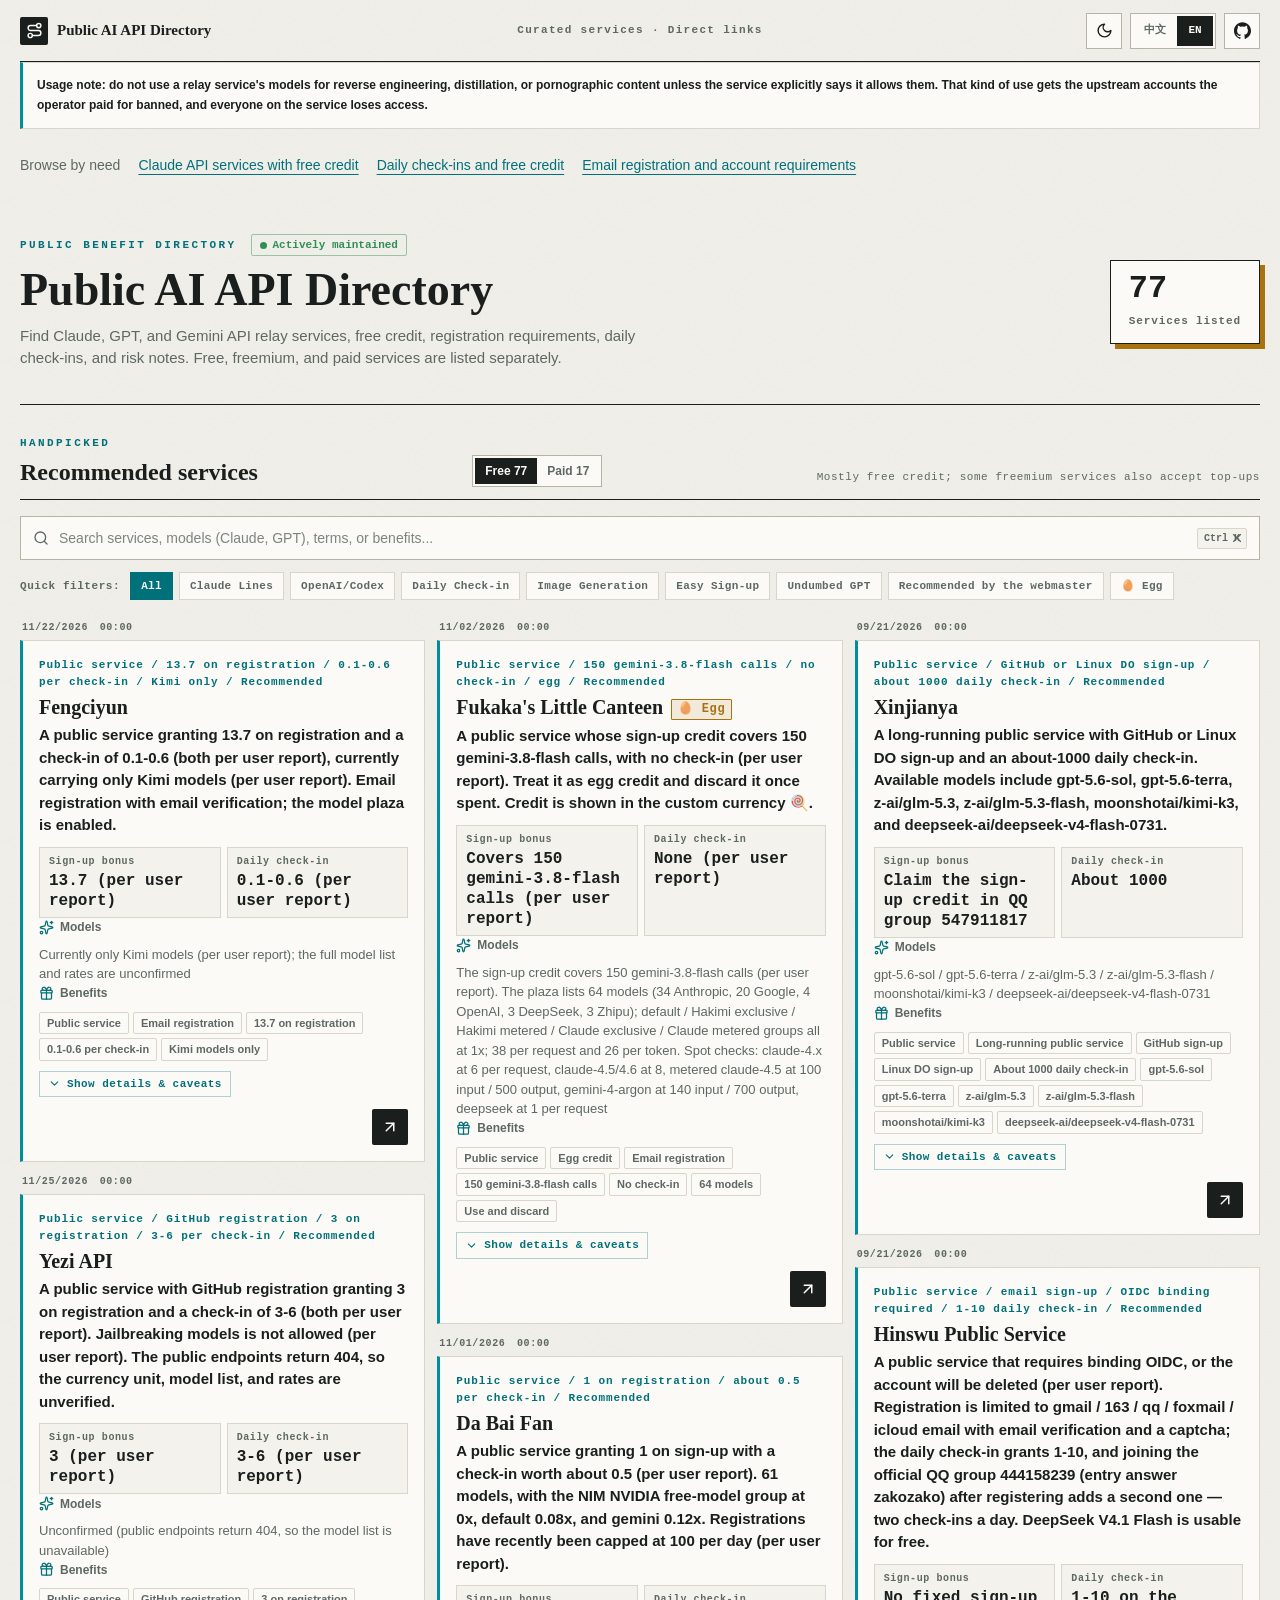
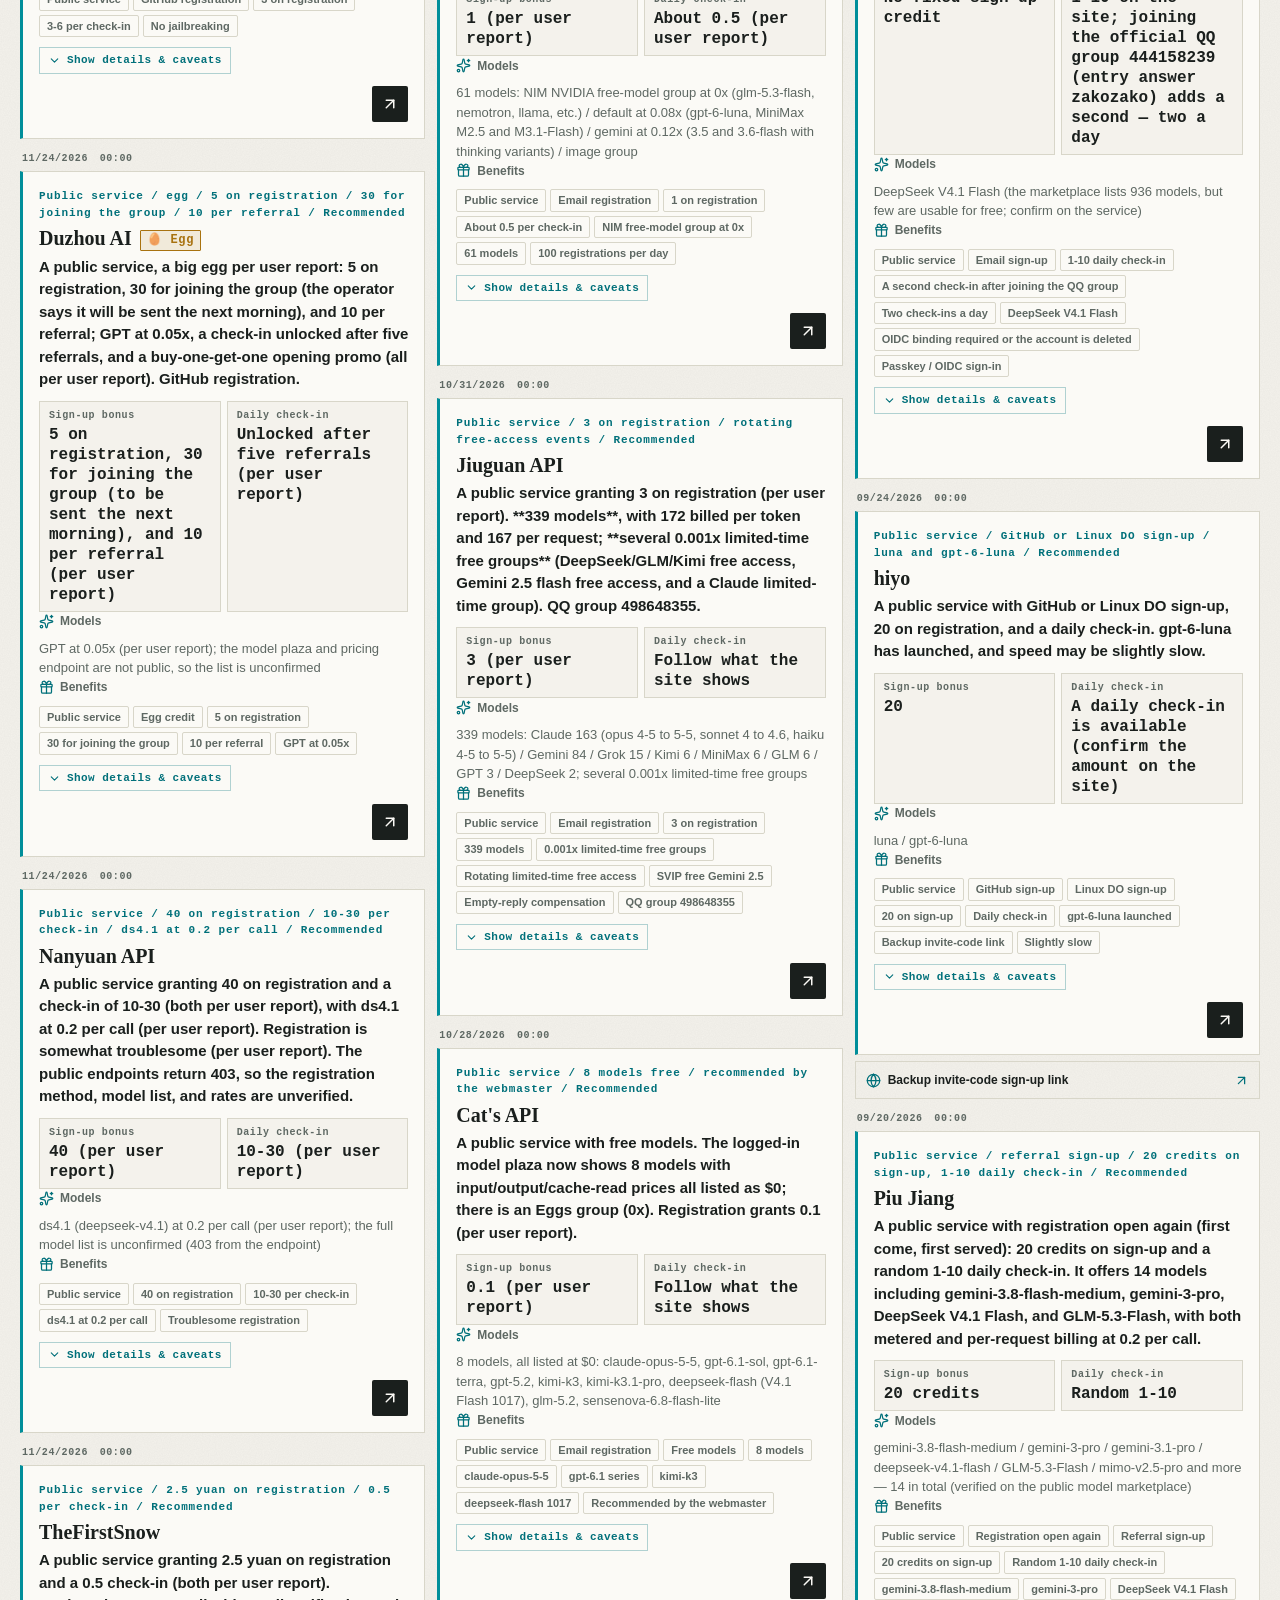
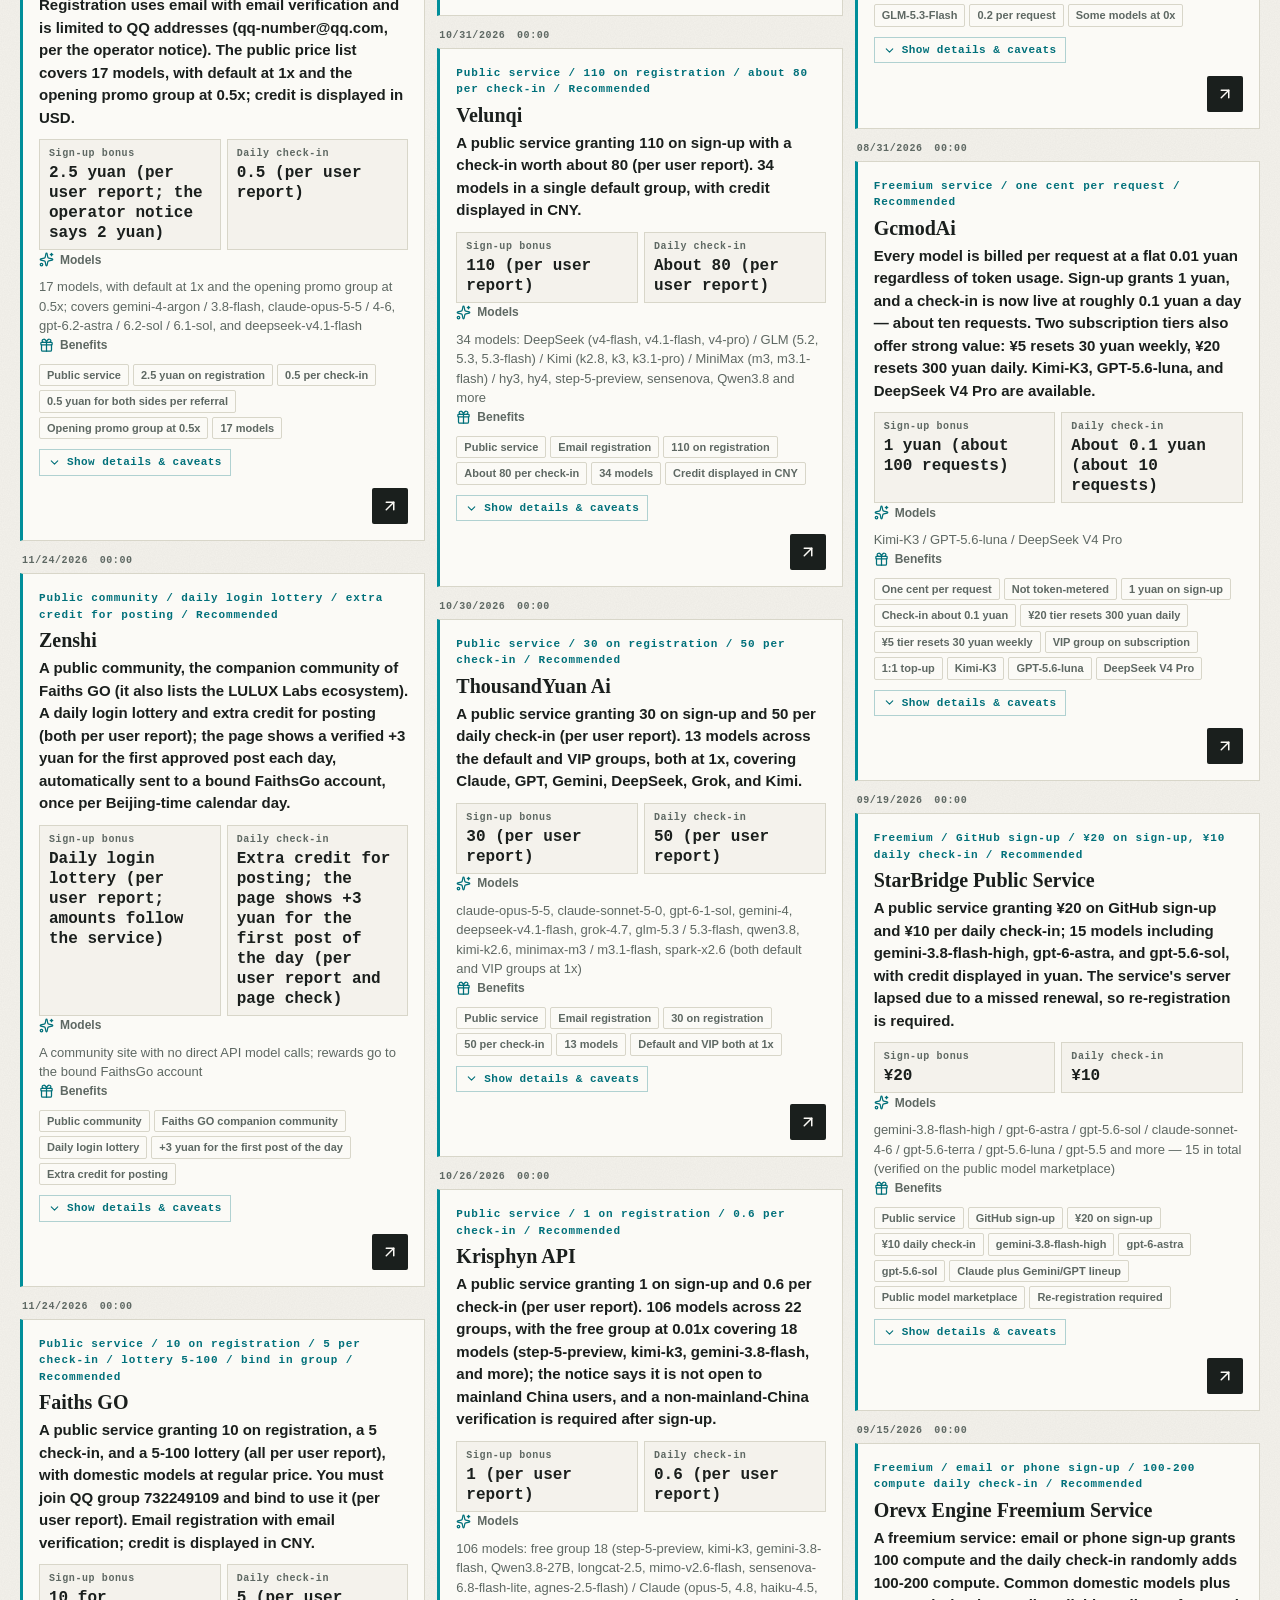
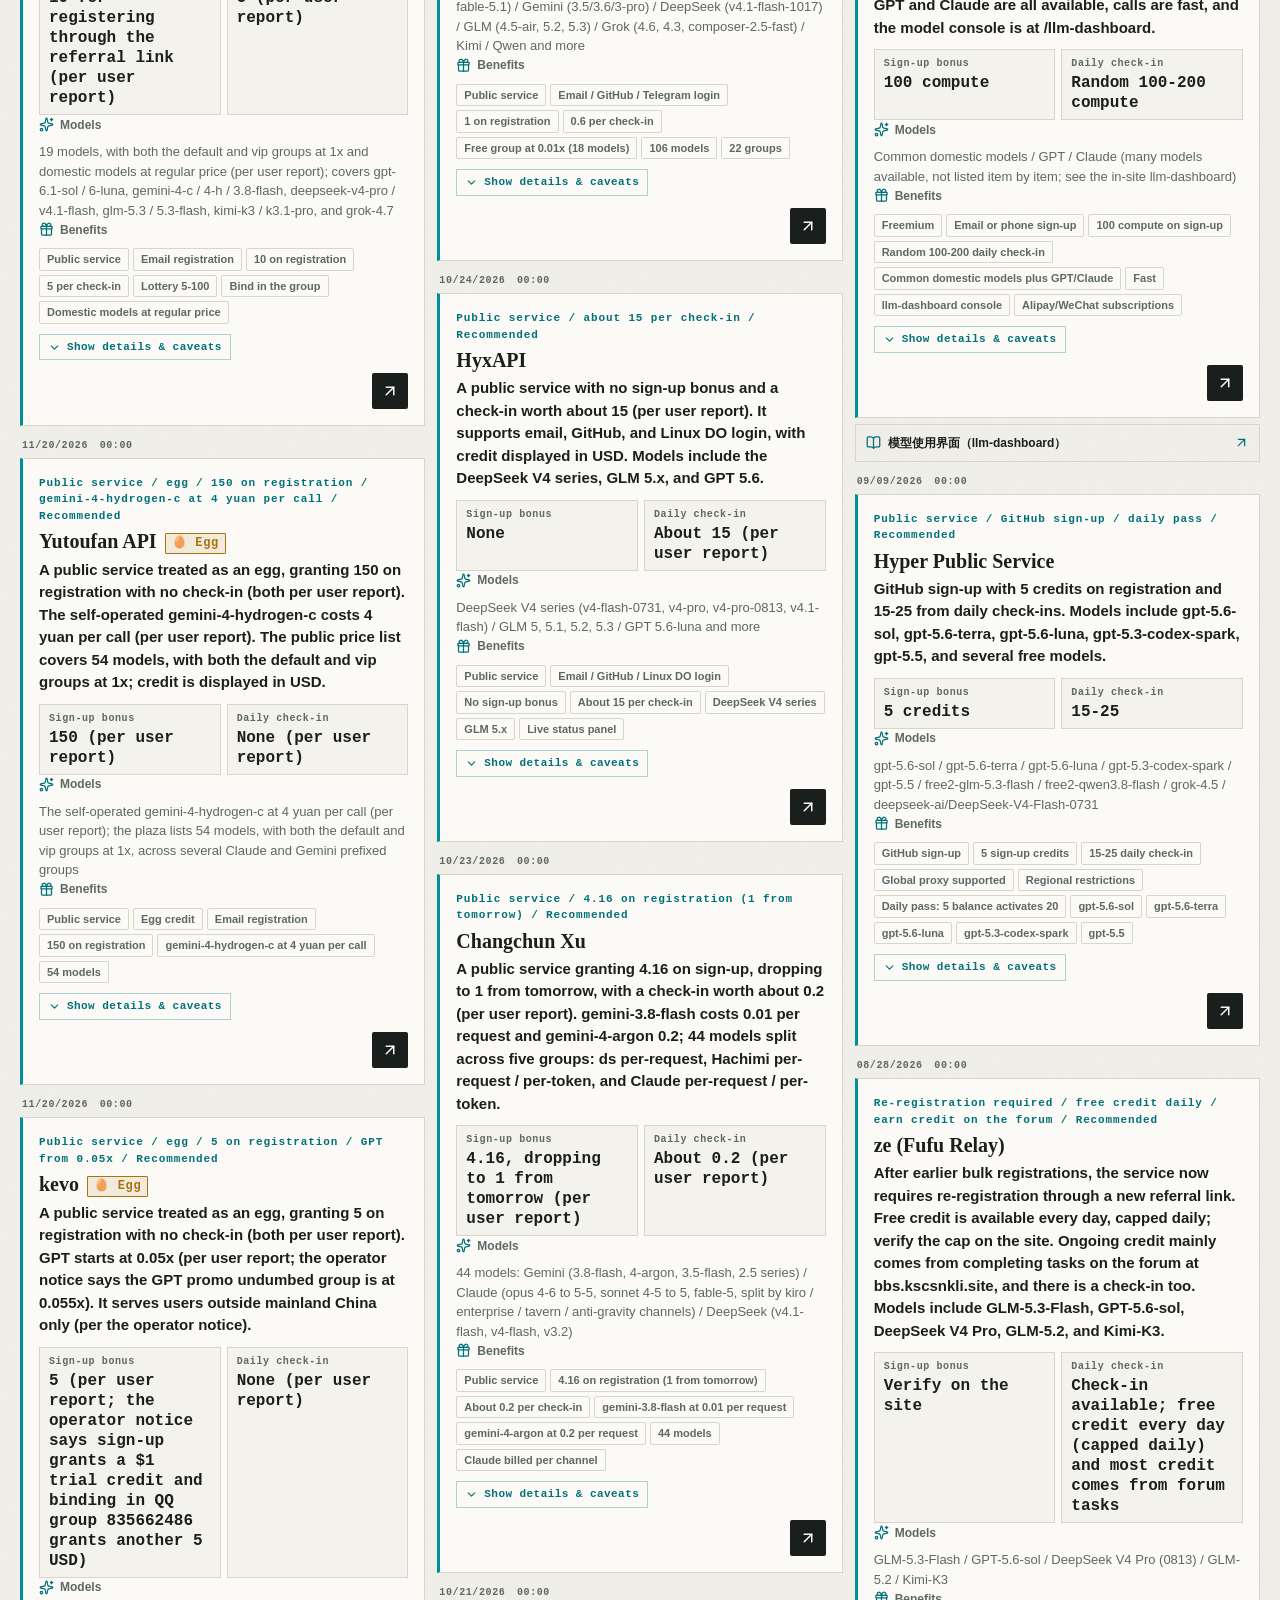
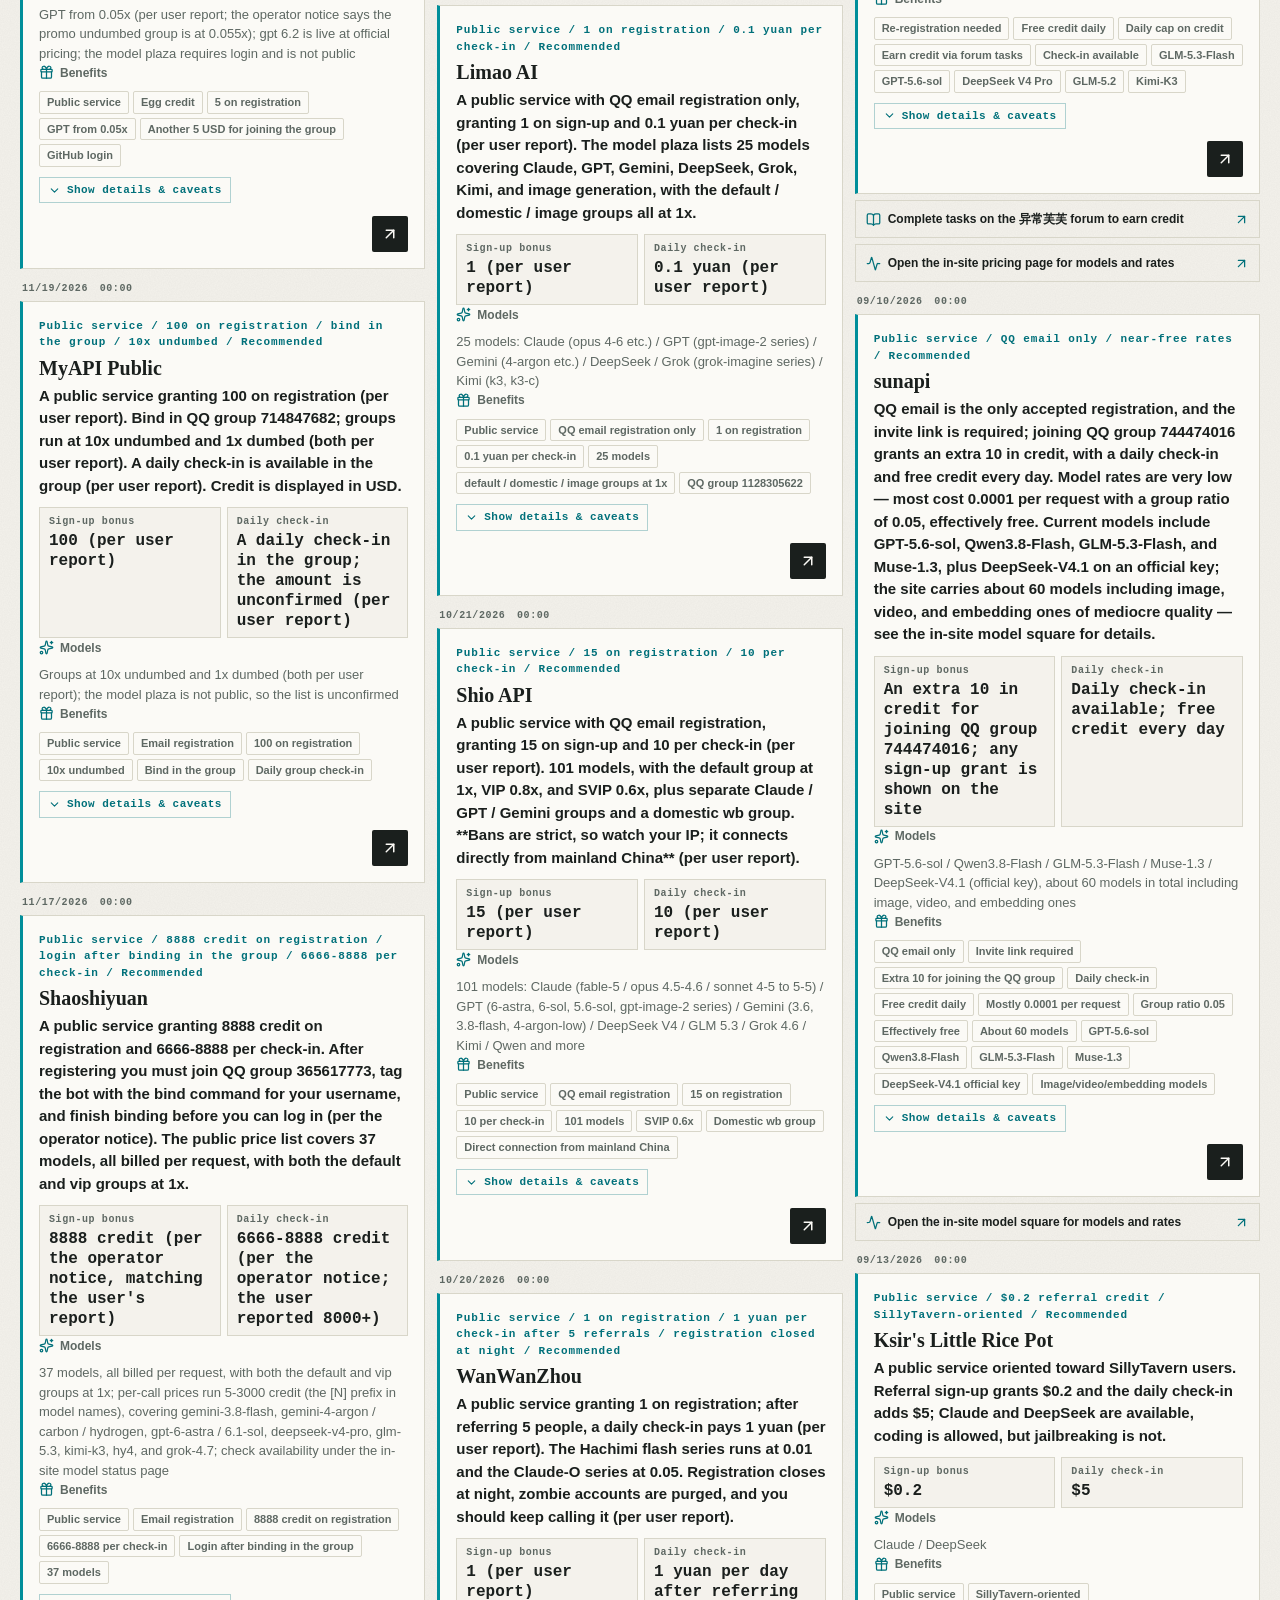
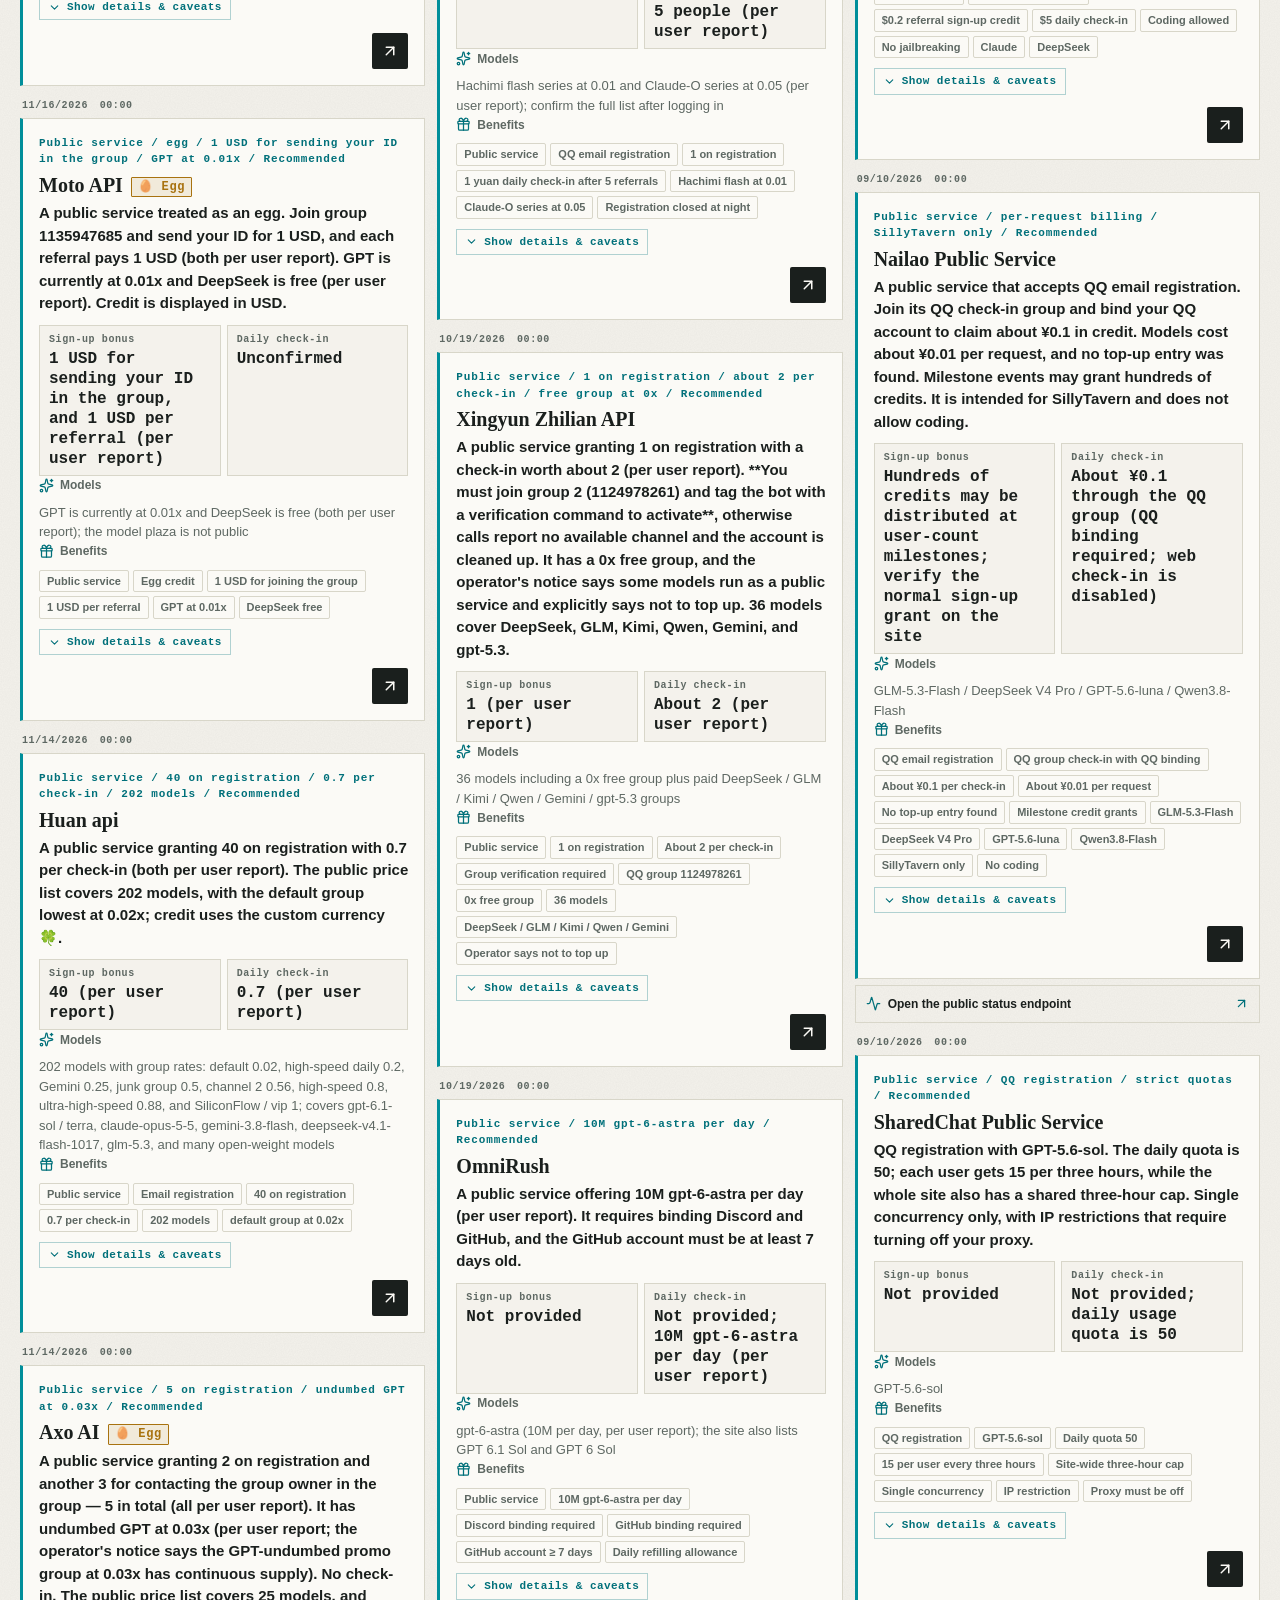
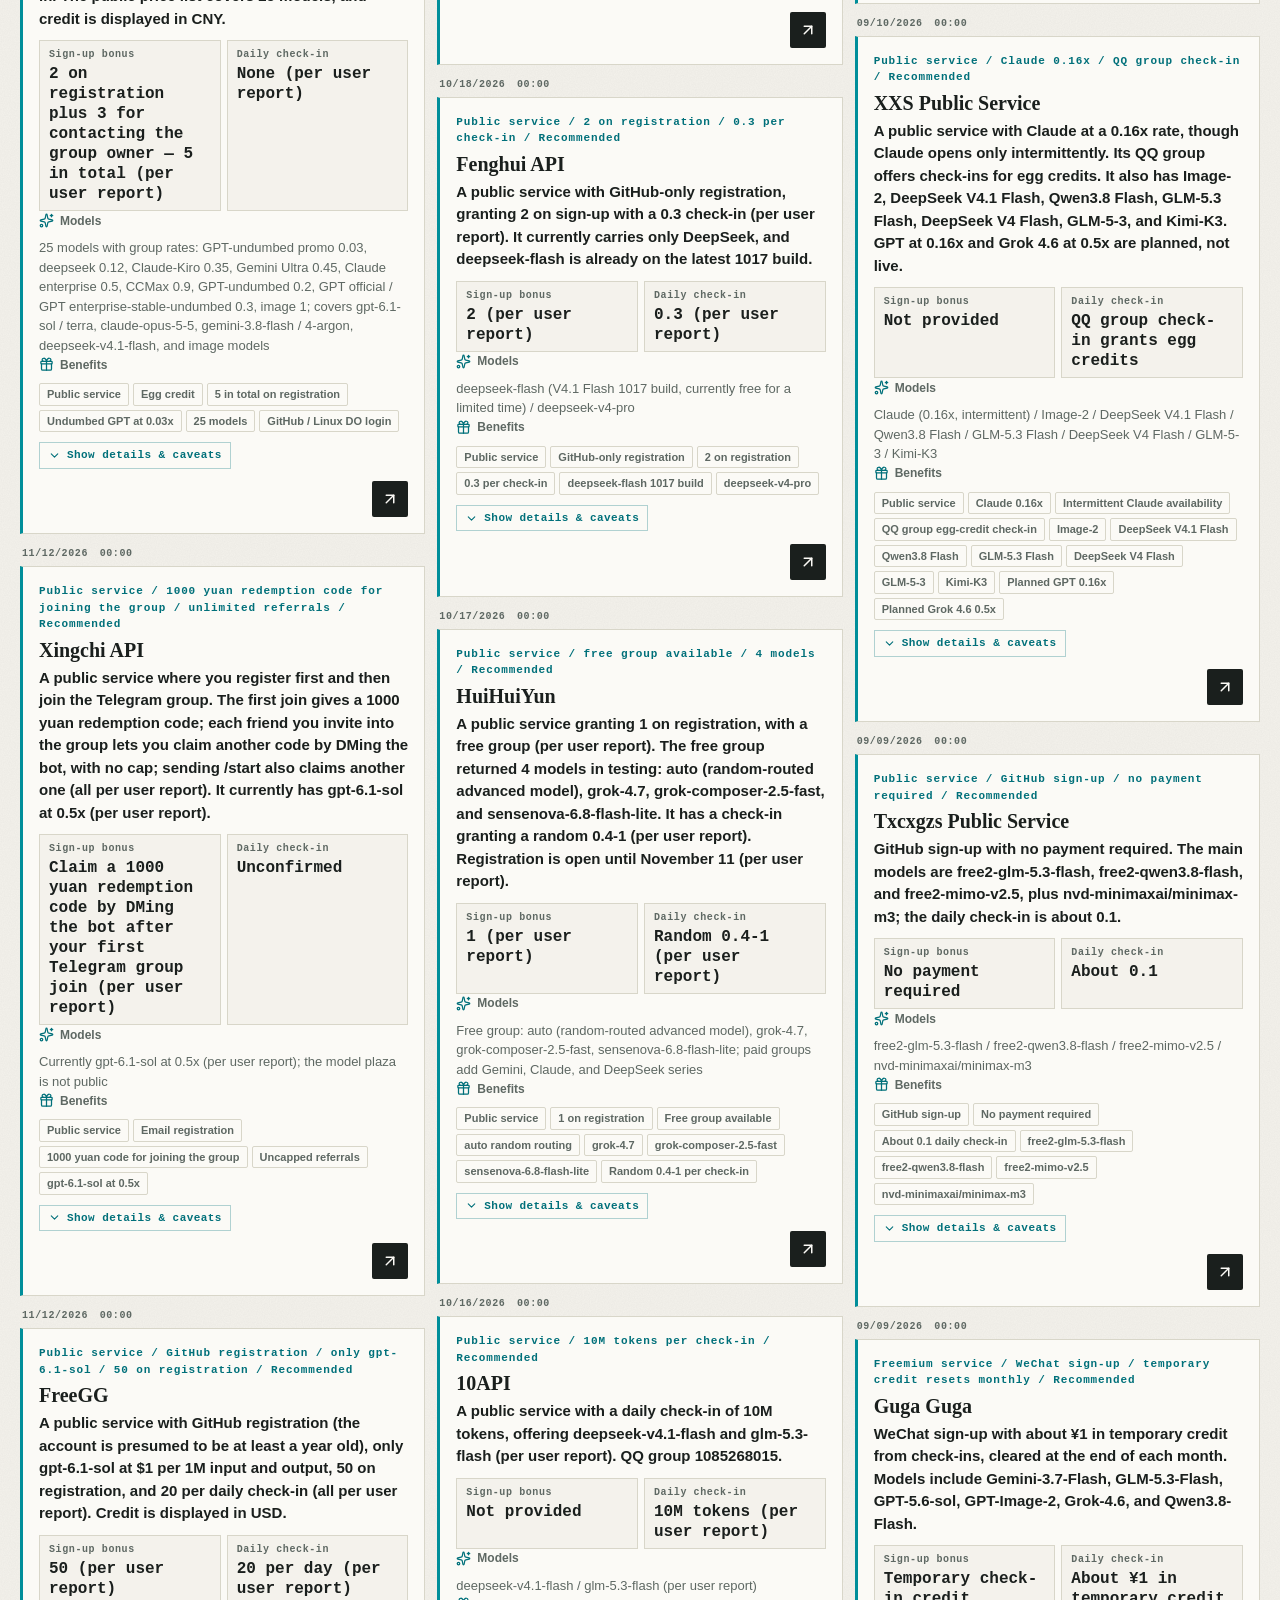
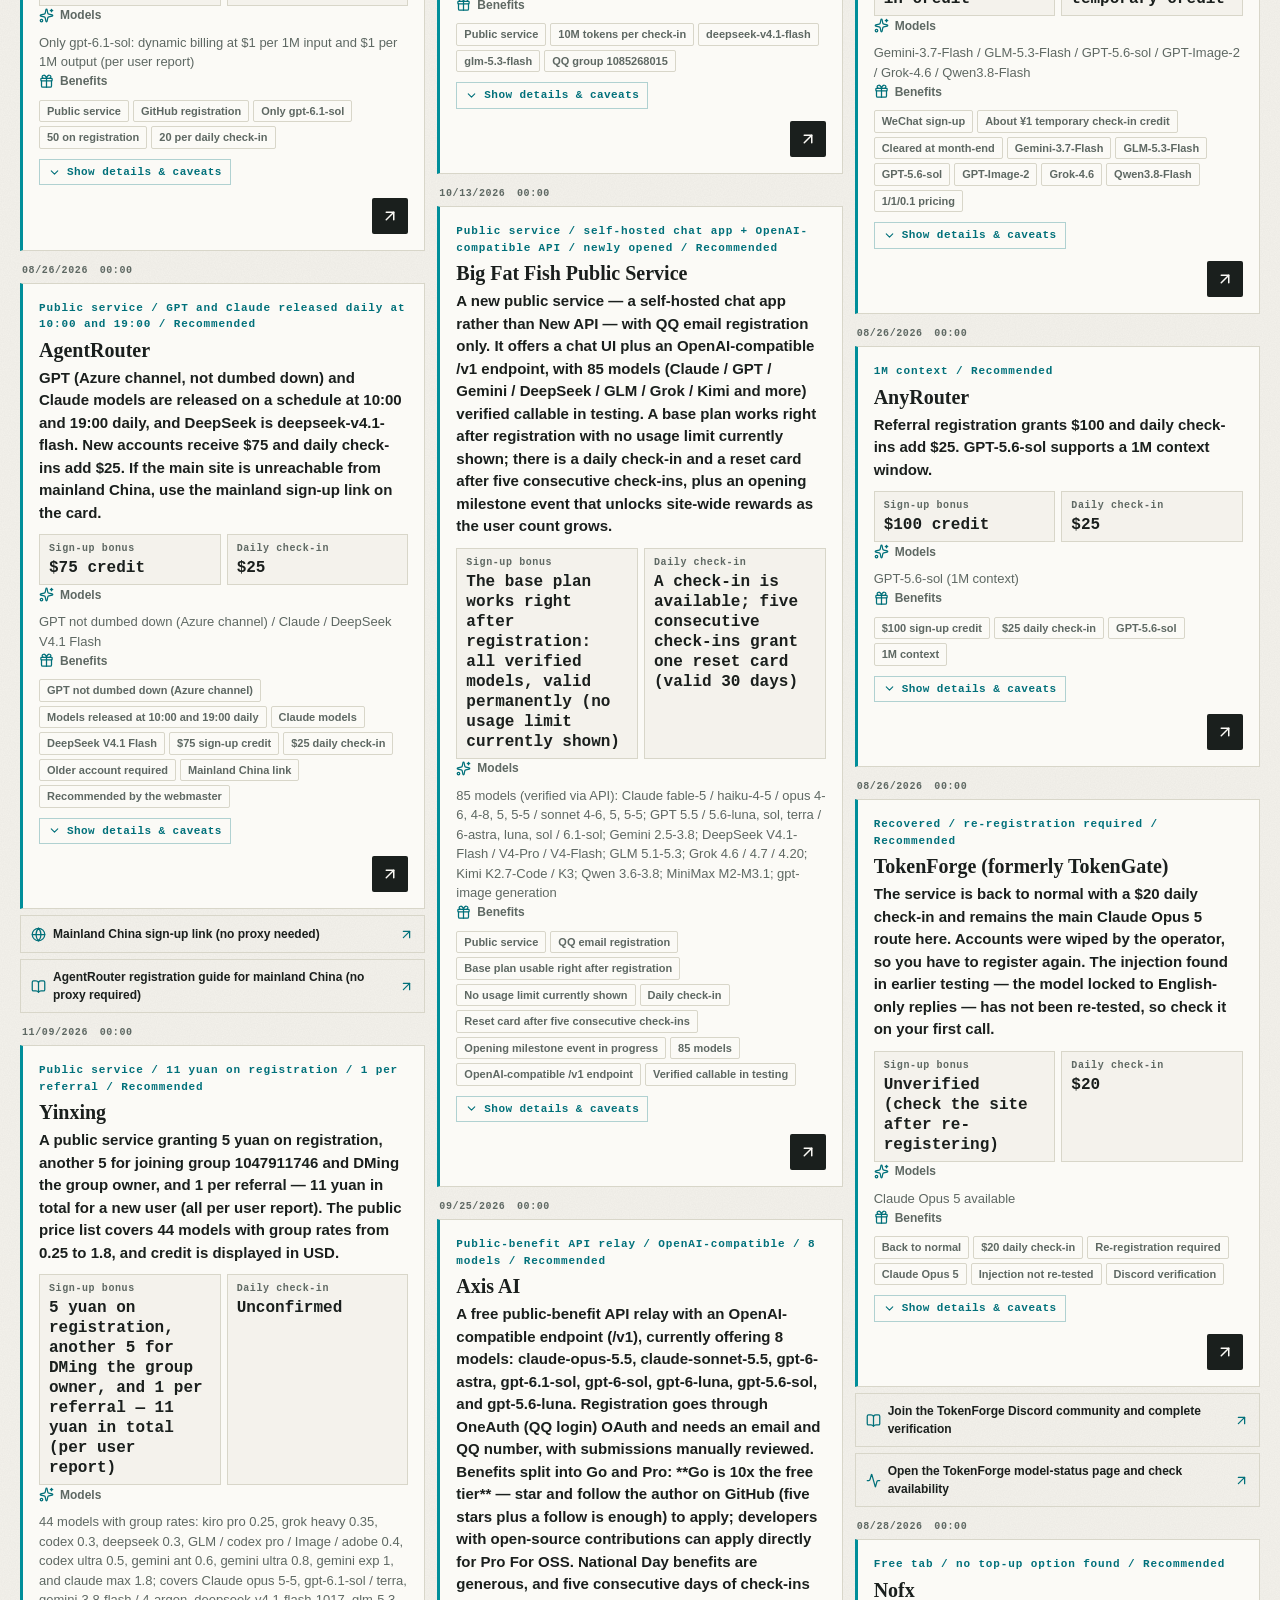
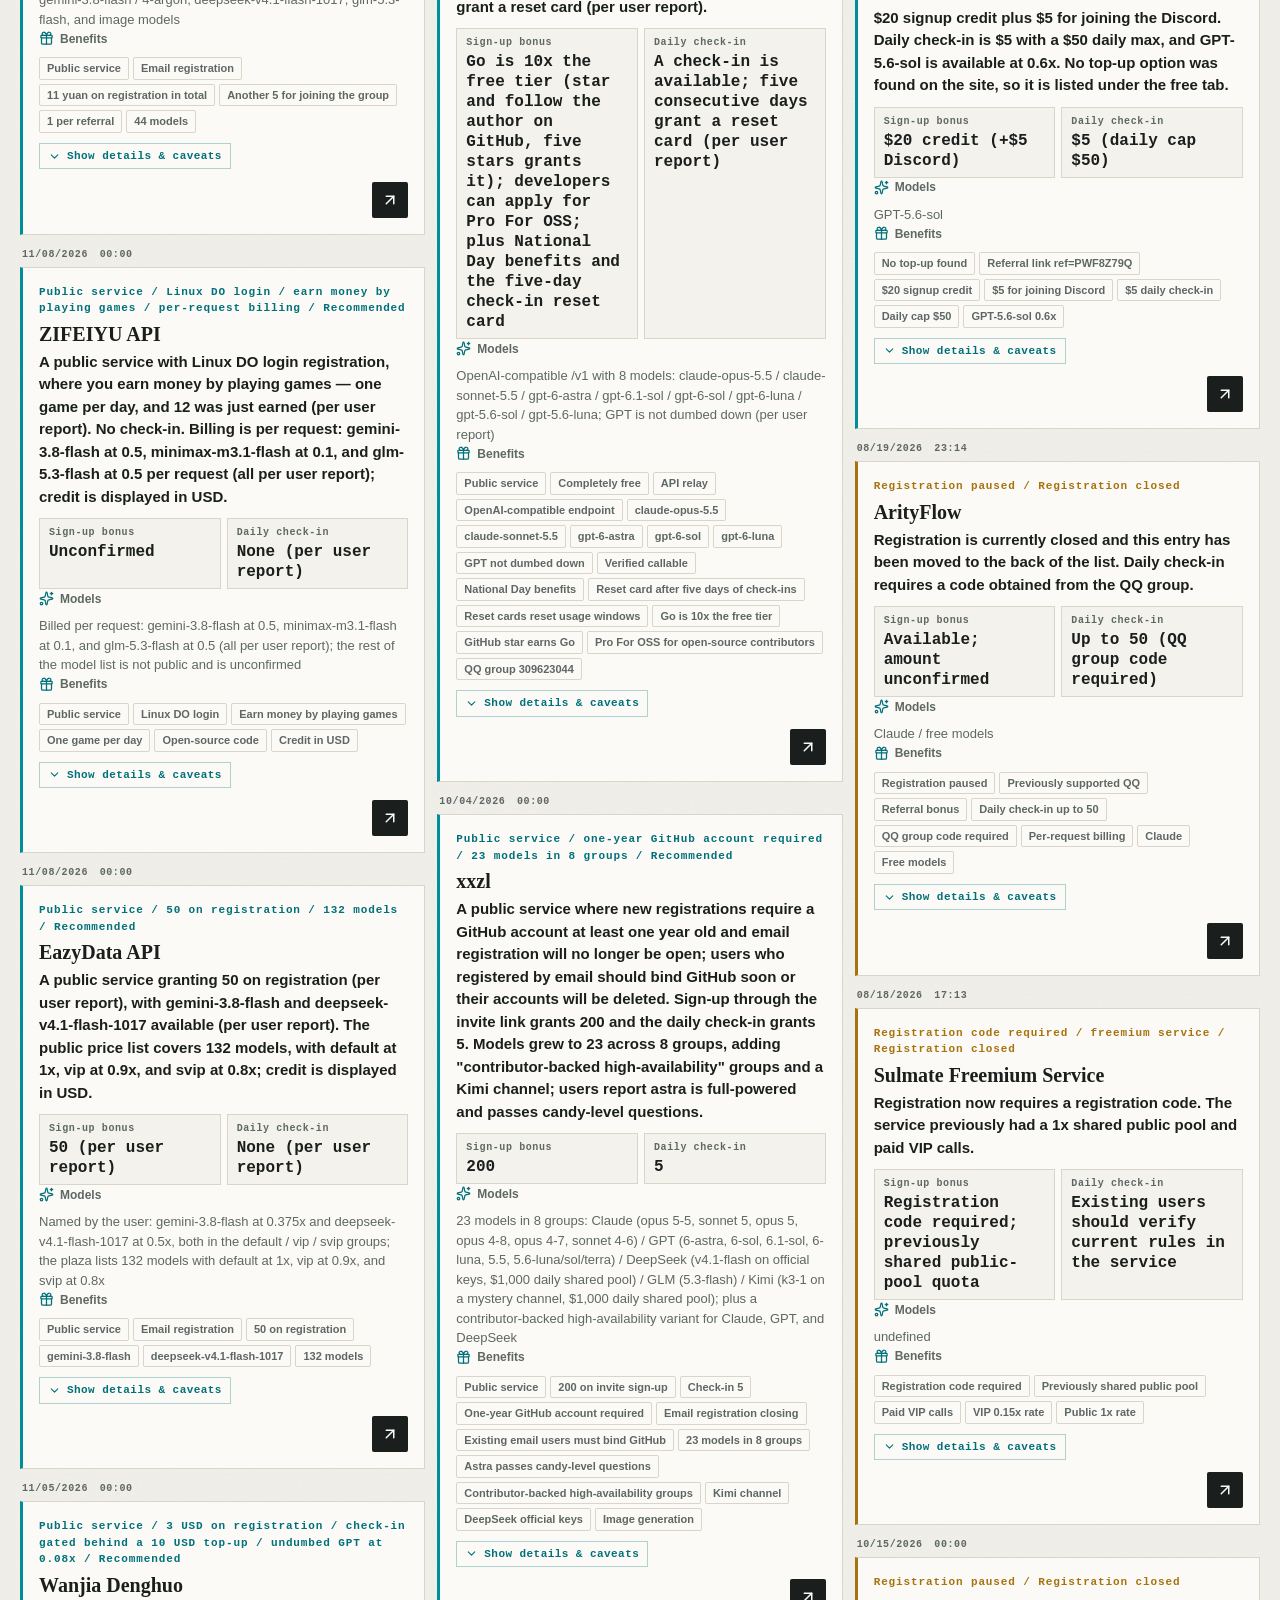
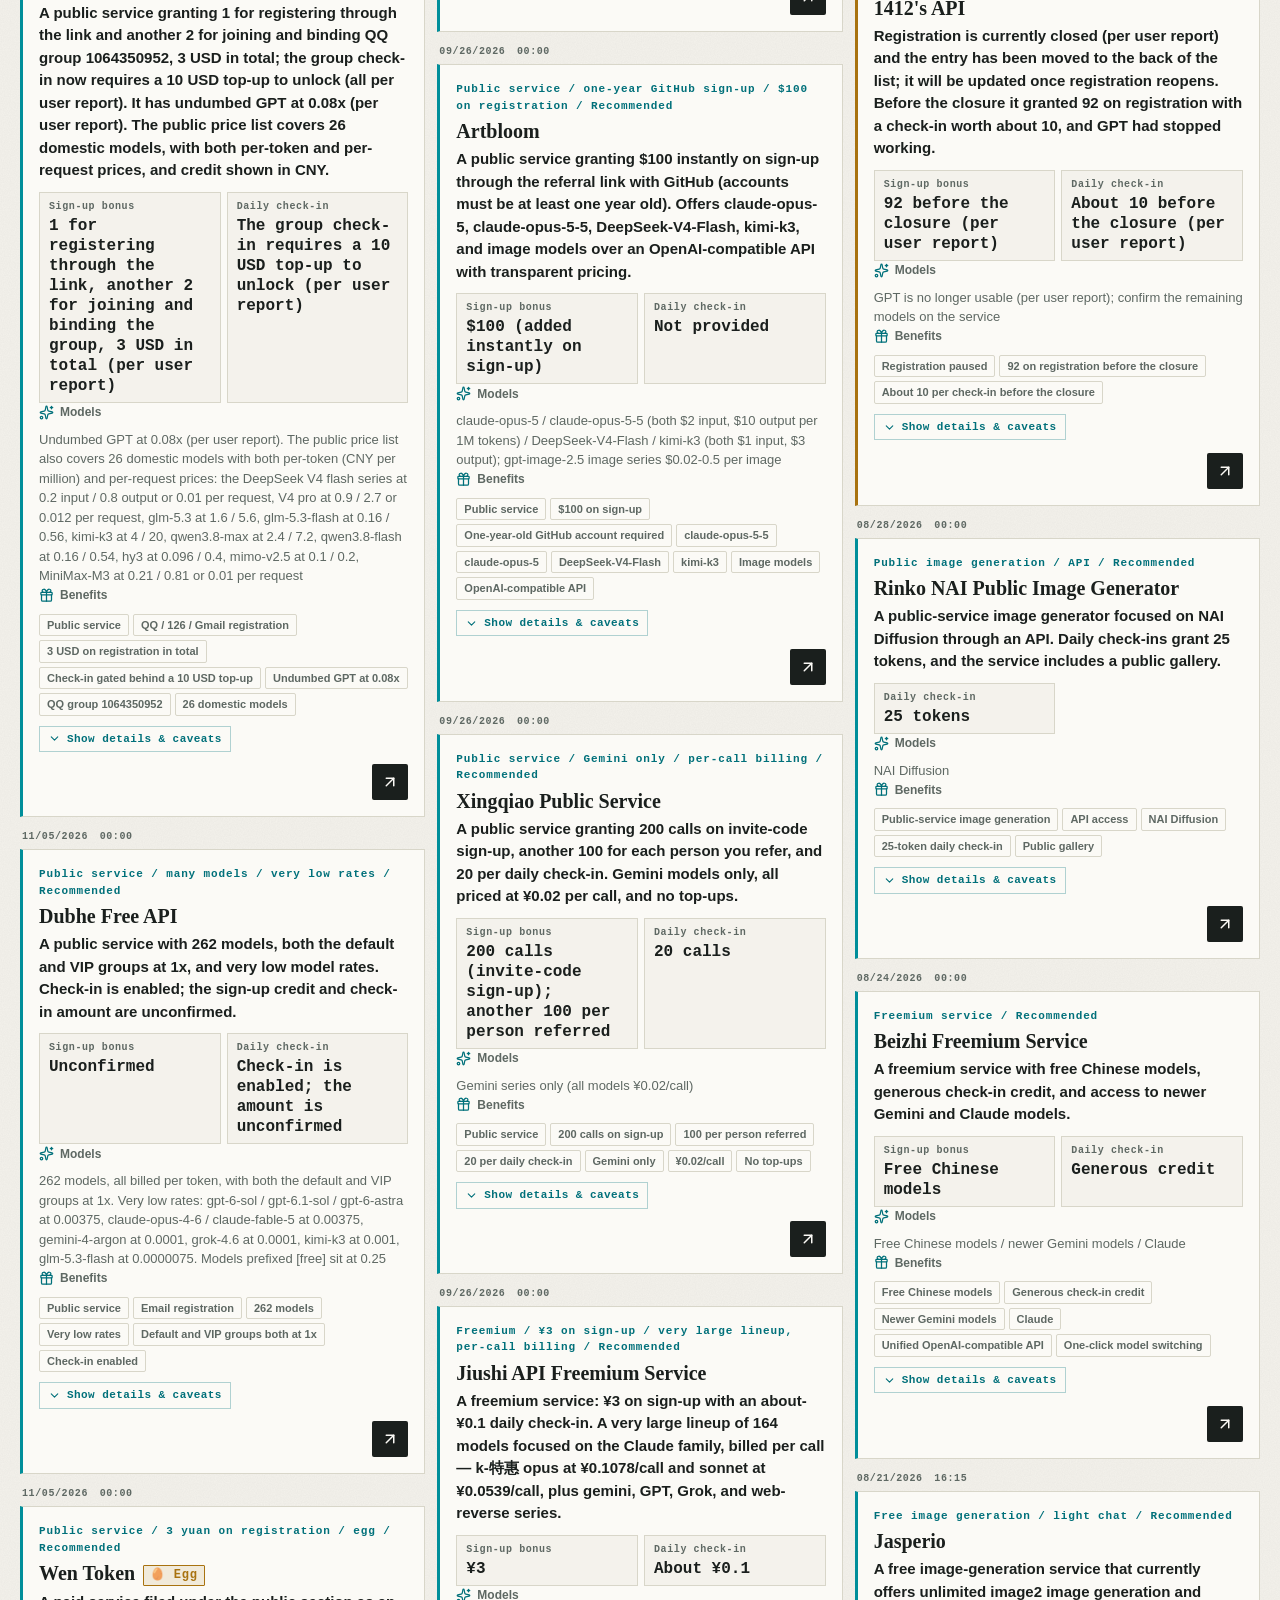
==== commit 1b37bac3: "fix(directory): 易辞寻更名为风辞云并换域名至 ezch.xydaim.cn——旧站归档，新站沿用 11-22 收录日期" ====
--- a/en/index.html
+++ b/en/index.html
@@ -56,7 +56,7 @@
         document.head.appendChild(s);
       });
     </script>
-    <script src="/app.js?v=76a817ba" data-translations-src="/entry-translations.js?v=505936ce" defer></script>
+    <script src="/app.js?v=b35f0937" data-translations-src="/entry-translations.js?v=c077bd2b" defer></script>
     <script>
       (function() {
         try {
@@ -65,7 +65,7 @@
         } catch(e) {}
       })();
     </script>
-  <script type="application/ld+json" id="structured-data">{"@context":"https://schema.org","@type":"ItemList","name":"Free AI API Directory | Credits, Daily Check-ins and Relay Services","description":"Browse Claude, GPT, and Gemini API relay services with free credit, daily check-ins, registration requirements, model information, and risk notes. Includes free, freemium, and paid services.","url":"https://ytzzjx.github.io/en/","inLanguage":"en","numberOfItems":95,"itemListElement":[{"@type":"ListItem","position":1,"name":"Fengciyun","description":"A public service granting 13.7 on registration and a check-in of 0.1-0.6 (both per user report), currently carrying only Kimi models (per user report). Email registration with email verification; the model plaza is enabled.","url":"https://ezch.xydaim.cn/register?aff=2C2NQZ3PEQ7F"},{"@type":"ListItem","position":2,"name":"Yezi API","description":"A public service with GitHub registration granting 3 on registration and a check-in of 3-6 (both per user report). Jailbreaking models is not allowed (per user report). The public endpoints return 404, so the currency unit, model list, and rates are unverified.","url":"https://ai.yezi.help:2053/register?lottery_invite=b298cb1d22459ccfb2bbaddd218cb115f32605e9592f5b5275c5fa50f7da1207"},{"@type":"ListItem","position":3,"name":"Duzhou AI","description":"A public service, a big egg per user report: 5 on registration, 30 for joining the group (the operator says it will be sent the next morning), and 10 per referral; GPT at 0.05x, a check-in unlocked after five referrals, and a buy-one-get-one opening promo (all per user report). GitHub registration.","url":"https://duzhouai.ccwu.cc/register?aff=UXDLBD783ZYB"},{"@type":"ListItem","position":4,"name":"Nanyuan API","description":"A public service granting 40 on registration and a check-in of 10-30 (both per user report), with ds4.1 at 0.2 per call (per user report). Registration is somewhat troublesome (per user report). The public endpoints return 403, so the registration method, model list, and rates are unverified.","url":"https://api.nanyuanapi.com/sign-up?aff=iAy9"},{"@type":"ListItem","position":5,"name":"TheFirstSnow","description":"A public service granting 2.5 yuan on registration and a 0.5 check-in (both per user report). Registration uses email with email verification and is limited to QQ addresses (qq-number@qq.com, per the operator notice). The public price list covers 17 models, with default at 1x and the opening promo group at 0.5x; credit is displayed in USD.","url":"https://thefirstsnow.top/sign-up?aff=cUwo"},{"@type":"ListItem","position":6,"name":"Zenshi","description":"A public community, the companion community of Faiths GO (it also lists the LULUX Labs ecosystem). A daily login lottery and extra credit for posting (both per user report); the page shows a verified +3 yuan for the first approved post each day, automatically sent to a bound FaithsGo account, once per Beijing-time calendar day.","url":"https://zenshi.pages.dev/login?invite=HFB6B9DV&next=/forum"},{"@type":"ListItem","position":7,"name":"Faiths GO","description":"A public service granting 10 on registration, a 5 check-in, and a 5-100 lottery (all per user report), with domestic models at regular price. You must join QQ group 732249109 and bind to use it (per user report). Email registration with email verification; credit is displayed in CNY.","url":"https://faithsgo.pages.dev/?ref=LK1e"},{"@type":"ListItem","position":8,"name":"Yicixun","description":"A public service granting 4.2 on registration through the referral link and a 2 check-in (both per user report), with gpt-6.2-astra at 0.021 per call (per user report). Email registration with email verification; credit is displayed in CNY.","url":"https://acf.xydaim.cn/sign-up?aff=NzsO"},{"@type":"ListItem","position":9,"name":"Yutoufan API","description":"A public service treated as an egg, granting 150 on registration with no check-in (both per user report). The self-operated gemini-4-hydrogen-c costs 4 yuan per call (per user report). The public price list covers 54 models, with both the default and vip groups at 1x; credit is displayed in USD.","url":"https://api.yutou.fun/sign-up?aff=Bzvp"},{"@type":"ListItem","position":10,"name":"kevo","description":"A public service treated as an egg, granting 5 on registration with no check-in (both per user report). GPT starts at 0.05x (per user report; the operator notice says the GPT promo undumbed group is at 0.055x). It serves users outside mainland China only (per the operator notice).","url":"https://ai.xiaowumin.top/sign-up?aff=bWUy"},{"@type":"ListItem","position":11,"name":"MyAPI Public","description":"A public service granting 100 on registration (per user report). Bind in QQ group 714847682; groups run at 10x undumbed and 1x dumbed (both per user report). A daily check-in is available in the group (per user report). Credit is displayed in USD.","url":"http://free.myaiapi.site:8080/register?aff=KNKXN62DPJ98"},{"@type":"ListItem","position":12,"name":"Shaoshiyuan","description":"A public service granting 8888 credit on registration and 6666-8888 per check-in. After registering you must join QQ group 365617773, tag the bot with the bind command for your username, and finish binding before you can log in (per the operator notice). The public price list covers 37 models, all billed per request, with both the default and vip groups at 1x.","url":"https://shaoshiyuan.xyz/sign-up?aff=asgD"},{"@type":"ListItem","position":13,"name":"Moto API","description":"A public service treated as an egg. Join group 1135947685 and send your ID for 1 USD, and each referral pays 1 USD (both per user report). GPT is currently at 0.01x and DeepSeek is free (per user report). Credit is displayed in USD.","url":"https://motoapi.com/sign-up?aff=JHXX"},{"@type":"ListItem","position":14,"name":"Huan api","description":"A public service granting 40 on registration with 0.7 per check-in (both per user report). The public price list covers 202 models, with the default group lowest at 0.02x; credit uses the custom currency 🍀.","url":"https://api.novalyte.cn/sign-up?aff=aLgj"},{"@type":"ListItem","position":15,"name":"Axo AI","description":"A public service granting 2 on registration and another 3 for contacting the group owner in the group — 5 in total (all per user report). It has undumbed GPT at 0.03x (per user report; the operator's notice says the GPT-undumbed promo group at 0.03x has continuous supply). No check-in. The public price list covers 25 models, and credit is displayed in CNY.","url":"https://axoai.cc/sign-up?aff=QDqX"},{"@type":"ListItem","position":16,"name":"Xingchi API","description":"A public service where you register first and then join the Telegram group. The first join gives a 1000 yuan redemption code; each friend you invite into the group lets you claim another code by DMing the bot, with no cap; sending /start also claims another one (all per user report). It currently has gpt-6.1-sol at 0.5x (per user report).","url":"https://xingchiapi.com/register?aff=6F9G3HF4B8W6"},{"@type":"ListItem","position":17,"name":"FreeGG","description":"A public service with GitHub registration (the account is presumed to be at least a year old), only gpt-6.1-sol at $1 per 1M input and output, 50 on registration, and 20 per daily check-in (all per user report). Credit is displayed in USD.","url":"https://freegg.app/sign-up?aff=Ynwv"},{"@type":"ListItem","position":18,"name":"AgentRouter","description":"GPT (Azure channel, not dumbed down) and Claude models are released on a schedule at 10:00 and 19:00 daily, and DeepSeek is deepseek-v4.1-flash. New accounts receive $75 and daily check-ins add $25. If the main site is unreachable from mainland China, use the mainland sign-up link on the card.","url":"https://agentrouter.org/register?aff=i3Xz"},{"@type":"ListItem","position":19,"name":"Yinxing","description":"A public service granting 5 yuan on registration, another 5 for joining group 1047911746 and DMing the group owner, and 1 per referral — 11 yuan in total for a new user (all per user report). The public price list covers 44 models with group rates from 0.25 to 1.8, and credit is displayed in USD.","url":"https://open.taikoapi.com/sign-up?aff=3dBN"},{"@type":"ListItem","position":20,"name":"ZIFEIYU API","description":"A public service with Linux DO login registration, where you earn money by playing games — one game per day, and 12 was just earned (per user report). No check-in. Billing is per request: gemini-3.8-flash at 0.5, minimax-m3.1-flash at 0.1, and glm-5.3-flash at 0.5 per request (all per user report); credit is displayed in USD.","url":"https://ai.112102.xyz/sign-up?aff=94cf"},{"@type":"ListItem","position":21,"name":"EazyData API","description":"A public service granting 50 on registration (per user report), with gemini-3.8-flash and deepseek-v4.1-flash-1017 available (per user report). The public price list covers 132 models, with default at 1x, vip at 0.9x, and svip at 0.8x; credit is displayed in USD.","url":"https://eazydata.org/sign-up?aff=goIo"},{"@type":"ListItem","position":22,"name":"Wanjia Denghuo","description":"A public service granting 1 for registering through the link and another 2 for joining and binding QQ group 1064350952, 3 USD in total; the group check-in now requires a 10 USD top-up to unlock (all per user report). It has undumbed GPT at 0.08x (per user report). The public price list covers 26 domestic models, with both per-token and per-request prices, and credit shown in CNY.","url":"https://wjapi.vip/register?aff=ZJFB7ZVSEMYJ"},{"@type":"ListItem","position":23,"name":"Dubhe Free API","description":"A public service with 262 models, both the default and VIP groups at 1x, and very low model rates. Check-in is enabled; the sign-up credit and check-in amount are unconfirmed.","url":"https://ai.skill.wales/sign-up?aff=jqc8"},{"@type":"ListItem","position":24,"name":"Wen Token","description":"A paid service filed under the public section as an egg, granting 3 yuan on sign-up with no check-in (per user report). Only use gemini-3.8-flash at 0.0035 per call and gemini-4-argon-count at 0.08 per call; do not use the other models.","url":"https://api.wentoken.si/sign-up?aff=HMTK"},{"@type":"ListItem","position":25,"name":"API Zhinu","description":"A paid service and the current main pick (per user report). GPT context is not billed at double. Double-11 promo: 0.01x fully undumbed GPT with a 95% cache hit and a 1-second time to first token, and the group is open right now (per user report), through 23:59 on November 11. No sign-up credit.","url":"https://ai.apizn.com/sign-up?aff=AFT4"},{"@type":"ListItem","position":26,"name":"Jasper","description":"A public service with many free models (per user report). 149 models, with the Unlimited group at 0x (59 models) and the Free group at 0.01x (9 models). Credit is shown in the custom currency ✦.","url":"https://api.yjs.im/sign-up?aff=5uGC"},{"@type":"ListItem","position":27,"name":"Fukaka's Little Canteen","description":"A public service whose sign-up credit covers 150 gemini-3.8-flash calls, with no check-in (per user report). Treat it as egg credit and discard it once spent. Credit is shown in the custom currency 🍭.","url":"https://api.fuka.win/sign-up?aff=Erxa"},{"@type":"ListItem","position":28,"name":"Da Bai Fan","description":"A public service granting 1 on sign-up with a check-in worth about 0.5 (per user report). 61 models, with the NIM NVIDIA free-model group at 0x, default 0.08x, and gemini 0.12x. Registrations have recently been capped at 100 per day (per user report).","url":"https://newapi.hkkkj.qzz.io/sign-up?aff=SrUj"},{"@type":"ListItem","position":29,"name":"tntapi","description":"A paid service at 0.07x with a 90% cache hit and undumbed GPT across the board (per user report).","url":"https://tntapi.com/register?aff=YEHKYD842LNC"},{"@type":"ListItem","position":30,"name":"Menghuan API","description":"A paid service at 0.08x with an 80% cache hit and undumbed GPT across the board (per user report).","url":"https://mhapi.net/register?aff=MPFATHYUYACF"},{"@type":"ListItem","position":31,"name":"beiluoxi","description":"A paid service with GPT at 0.07x, undumbed (per user report).","url":"https://beiluoxi.ccwu.cc/register?aff=EKZSES6FNVPX"},{"@type":"ListItem","position":32,"name":"Jiuguan API","description":"A public service granting 3 on registration (per user report). **339 models**, with 172 billed per token and 167 per request; **several 0.001x limited-time free groups** (DeepSeek/GLM/Kimi free access, Gemini 2.5 flash free access, and a Claude limited-time group). QQ group 498648355.","url":"https://jiuguan.cloud/sign-up?aff=PvxS"},{"@type":"ListItem","position":33,"name":"Cat's API","description":"A public service with free models. The logged-in model plaza now shows 8 models with input/output/cache-read prices all listed as $0; there is an Eggs group (0x). Registration grants 0.1 (per user report).","url":"https://www.catpawrouter.com/sign-up?aff=YugA"},{"@type":"ListItem","position":34,"name":"Velunqi","description":"A public service granting 110 on sign-up with a check-in worth about 80 (per user report). 34 models in a single default group, with credit displayed in CNY.","url":"https://velunqi.asia/sign-up?aff=EHhE"},{"@type":"ListItem","position":35,"name":"ThousandYuan Ai","description":"A public service granting 30 on sign-up and 50 per daily check-in (per user report). 13 models across the default and VIP groups, both at 1x, covering Claude, GPT, Gemini, DeepSeek, Grok, and Kimi.","url":"https://api.thousandyuan.dpdns.org/sign-up?aff=vDuG"},{"@type":"ListItem","position":36,"name":"Qiudaoyu","description":"A paid tavern-oriented service granting 2.5 on registration with no check-in (per user report). The highlight is argon at 0.02 per request (per user report).","url":"https://qiudaoy.com/sign-up?aff=V9zw"},{"@type":"ListItem","position":37,"name":"Krisphyn API","description":"A public service granting 1 on sign-up and 0.6 per check-in (per user report). 106 models across 22 groups, with the free group at 0.01x covering 18 models (step-5-preview, kimi-k3, gemini-3.8-flash, and more); the notice says it is not open to mainland China users, and a non-mainland-China verification is required after sign-up.","url":"https://api.krisphyn.cc/sign-up?aff=RHNm"},{"@type":"ListItem","position":38,"name":"HyxAPI","description":"A public service with no sign-up bonus and a check-in worth about 15 (per user report). It supports email, GitHub, and Linux DO login, with credit displayed in USD. Models include the DeepSeek V4 series, GLM 5.x, and GPT 5.6.","url":"https://hyxware.com/auth?mode=register&aff=iSln"},{"@type":"ListItem","position":39,"name":"Changchun Xu","description":"A public service granting 4.16 on sign-up, dropping to 1 from tomorrow, with a check-in worth about 0.2 (per user report). gemini-3.8-flash costs 0.01 per request and gemini-4-argon 0.2; 44 models split across five groups: ds per-request, Hachimi per-request / per-token, and Claude per-request / per-token.","url":"https://changchunxu.xyz/sign-up?aff=YRjX"},{"@type":"ListItem","position":40,"name":"Limao AI","description":"A public service with QQ email registration only, granting 1 on sign-up and 0.1 yuan per check-in (per user report). The model plaza lists 25 models covering Claude, GPT, Gemini, DeepSeek, Grok, Kimi, and image generation, with the default / domestic / image groups all at 1x.","url":"https://limao-api.com/sign-up?aff=QKlJ"},{"@type":"ListItem","position":41,"name":"Shio API","description":"A public service with QQ email registration, granting 15 on sign-up and 10 per check-in (per user report). 101 models, with the default group at 1x, VIP 0.8x, and SVIP 0.6x, plus separate Claude / GPT / Gemini groups and a domestic wb group. **Bans are strict, so watch your IP; it connects directly from mainland China** (per user report).","url":"https://api.203236.xyz/sign-up"},{"@type":"ListItem","position":42,"name":"WanWanZhou","description":"A public service granting 1 on registration; after referring 5 people, a daily check-in pays 1 yuan (per user report). The Hachimi flash series runs at 0.01 and the Claude-O series at 0.05. Registration closes at night, zombie accounts are purged, and you should keep calling it (per user report).","url":"https://wanwanzhou.top/register?aff=E44252EBQGS2"},{"@type":"ListItem","position":43,"name":"Xingyun Zhilian API","description":"A public service granting 1 on registration with a check-in worth about 2 (per user report). **You must join group 2 (1124978261) and tag the bot with a verification command to activate**, otherwise calls report no available channel and the account is cleaned up. It has a 0x free group, and the operator's notice says some models run as a public service and explicitly says not to top up. 36 models cover DeepSeek, GLM, Kimi, Qwen, Gemini, and gpt-5.3.","url":"https://api.xincloud.top/sign-up?aff=YOv3"},{"@type":"ListItem","position":44,"name":"OmniRush","description":"A public service offering 10M gpt-6-astra per day (per user report). It requires binding Discord and GitHub, and the GitHub account must be at least 7 days old.","url":"https://omnirush.ai/console?ref=SUS3JHD9"},{"@type":"ListItem","position":45,"name":"Fenghui API","description":"A public service with GitHub-only registration, granting 2 on sign-up with a 0.3 check-in (per user report). It currently carries only DeepSeek, and deepseek-flash is already on the latest 1017 build.","url":"https://api.huidev.com/sign-up?aff=SPqL"},{"@type":"ListItem","position":46,"name":"HuiHuiYun","description":"A public service granting 1 on registration, with a free group (per user report). The free group returned 4 models in testing: auto (random-routed advanced model), grok-4.7, grok-composer-2.5-fast, and sensenova-6.8-flash-lite. It has a check-in granting a random 0.4-1 (per user report). Registration is open until November 11 (per user report).","url":"https://api.huihuiyun.top/register?aff=AHAL3TAU466P"},{"@type":"ListItem","position":47,"name":"10API","description":"A public service with a daily check-in of 10M tokens, offering deepseek-v4.1-flash and glm-5.3-flash (per user report). QQ group 1085268015.","url":"https://nextapi.store/login?inv=INVY5KXY1ZN"},{"@type":"ListItem","position":48,"name":"Big Fat Fish Public Service","description":"A new public service — a self-hosted chat app rather than New API — with QQ email registration only. It offers a chat UI plus an OpenAI-compatible /v1 endpoint, with 85 models (Claude / GPT / Gemini / DeepSeek / GLM / Grok / Kimi and more) verified callable in testing. A base plan works right after registration with no usage limit currently shown; there is a daily check-in and a reset card after five consecutive check-ins, plus an opening milestone event that unlocks site-wide rewards as the user count grows.","url":"https://arc.103-121-95-72.sslip.io/register?invite=XXPSNBJP"},{"@type":"ListItem","position":49,"name":"Axis AI","description":"A free public-benefit API relay with an OpenAI-compatible endpoint (/v1), currently offering 8 models: claude-opus-5.5, claude-sonnet-5.5, gpt-6-astra, gpt-6.1-sol, gpt-6-sol, gpt-6-luna, gpt-5.6-sol, and gpt-5.6-luna. Registration goes through OneAuth (QQ login) OAuth and needs an email and QQ number, with submissions manually reviewed. Benefits split into Go and Pro: **Go is 10x the free tier** — star and follow the author on GitHub (five stars plus a follow is enough) to apply; developers with open-source contributions can apply directly for Pro For OSS. National Day benefits are generous, and five consecutive days of check-ins grant a reset card (per user report).","url":"https://ai.onyxaxis.org/register?invite=AMMRWZ5P"},{"@type":"ListItem","position":50,"name":"xxzl","description":"A public service where new registrations require a GitHub account at least one year old and email registration will no longer be open; users who registered by email should bind GitHub soon or their accounts will be deleted. Sign-up through the invite link grants 200 and the daily check-in grants 5. Models grew to 23 across 8 groups, adding \"contributor-backed high-availability\" groups and a Kimi channel; users report astra is full-powered and passes candy-level questions.","url":"https://ai.1tim.com/sign-up?aff=TyKU"},{"@type":"ListItem","position":51,"name":"Artbloom","description":"A public service granting $100 instantly on sign-up through the referral link with GitHub (accounts must be at least one year old). Offers claude-opus-5, claude-opus-5-5, DeepSeek-V4-Flash, kimi-k3, and image models over an OpenAI-compatible API with transparent pricing.","url":"https://api.artbloom.tech/signup?ref=564I5GN2SY"},{"@type":"ListItem","position":52,"name":"Xingqiao Public Service","description":"A public service granting 200 calls on invite-code sign-up, another 100 for each person you refer, and 20 per daily check-in. Gemini models only, all priced at ¥0.02 per call, and no top-ups.","url":"https://xingqiao.chat/sign-up?aff=11NC"},{"@type":"ListItem","position":53,"name":"Jiushi API Freemium Service","description":"A freemium service: ¥3 on sign-up with an about-¥0.1 daily check-in. A very large lineup of 164 models focused on the Claude family, billed per call — k-特惠 opus at ¥0.1078/call and sonnet at ¥0.0539/call, plus gemini, GPT, Grok, and web-reverse series.","url":"https://api.jiushi.xin/register?aff=KQiA"},{"@type":"ListItem","position":54,"name":"Camila Public Service","description":"A public service granting 5000 points on sign-up with an about-200 daily check-in. The public model marketplace lists 51 models: the 11-model public group is mostly at a 0x rate, with per-call groups (gemini about 0.015/call, grok and GPT 0.01/call). Email-verified or GitHub sign-up.","url":"https://free.camila.qzz.io/sign-up?aff=qF18"},{"@type":"ListItem","position":55,"name":"Ovo Freemium Service","description":"A freemium SillyTavern-oriented service granting ¥5 on sign-up; **the daily check-in is now a \"yesterday's-spending rebate\": regular users get 5% of the previous day's actual API spending and VIP users 10%**. Claude and Gemini are available — gemini at ¥0.04 per call and claude-opus-4-6 at ¥0.3 per call.","url":"https://ovoapi.cn/sign-up?aff=st79"},{"@type":"ListItem","position":56,"name":"Xinjianya","description":"A long-running public service with GitHub or Linux DO sign-up and an about-1000 daily check-in. Available models include gpt-5.6-sol, gpt-5.6-terra, z-ai/glm-5.3, z-ai/glm-5.3-flash, moonshotai/kimi-k3, and deepseek-ai/deepseek-v4-flash-0731.","url":"https://new.xinjianya.top/register?aff=NTKW"},{"@type":"ListItem","position":57,"name":"Hinswu Public Service","description":"A public service that requires binding OIDC, or the account will be deleted (per user report). Registration is limited to gmail / 163 / qq / foxmail / icloud email with email verification and a captcha; the daily check-in grants 1-10, and joining the official QQ group 444158239 (entry answer zakozako) after registering adds a second one — two check-ins a day. DeepSeek V4.1 Flash is usable for free.","url":"https://new.ai.hinswu.top/sign-up?aff=L6as"},{"@type":"ListItem","position":58,"name":"hiyo","description":"A public service with GitHub or Linux DO sign-up, 20 on registration, and a daily check-in. gpt-6-luna has launched, and speed may be slightly slow.","url":"https://free.hiyo.top/register?aff=ASBDCX98PNNG"},{"@type":"ListItem","position":59,"name":"Piu Jiang","description":"A public service with registration open again (first come, first served): 20 credits on sign-up and a random 1-10 daily check-in. It offers 14 models including gemini-3.8-flash-medium, gemini-3-pro, DeepSeek V4.1 Flash, and GLM-5.3-Flash, with both metered and per-request billing at 0.2 per call.","url":"https://piu.du4s.com/sign-up?aff=SjXZ"},{"@type":"ListItem","position":60,"name":"GcmodAi","description":"Every model is billed per request at a flat 0.01 yuan regardless of token usage. Sign-up grants 1 yuan, and a check-in is now live at roughly 0.1 yuan a day — about ten requests. Two subscription tiers also offer strong value: ¥5 resets 30 yuan weekly, ¥20 resets 300 yuan daily. Kimi-K3, GPT-5.6-luna, and DeepSeek V4 Pro are available.","url":"https://gcmod.bond/register?aff=4wem"},{"@type":"ListItem","position":61,"name":"StarBridge Public Service","description":"A public service granting ¥20 on GitHub sign-up and ¥10 per daily check-in; 15 models including gemini-3.8-flash-high, gpt-6-astra, and gpt-5.6-sol, with credit displayed in yuan. The service's server lapsed due to a missed renewal, so re-registration is required.","url":"https://api.careke.cn/sign-up?aff=MYwA"},{"@type":"ListItem","position":62,"name":"Orevx Engine Freemium Service","description":"A freemium service: email or phone sign-up grants 100 compute and the daily check-in randomly adds 100-200 compute. Common domestic models plus GPT and Claude are all available, calls are fast, and the model console is at /llm-dashboard.","url":"https://orevx.ai/login?mode=register&inviteCode=FAGCRGAT"},{"@type":"ListItem","position":63,"name":"Hyper Public Service","description":"GitHub sign-up with 5 credits on registration and 15-25 from daily check-ins. Models include gpt-5.6-sol, gpt-5.6-terra, gpt-5.6-luna, gpt-5.3-codex-spark, gpt-5.5, and several free models.","url":"https://ai.hyper.nyc.mn/sign-up?aff=IY2B"},{"@type":"ListItem","position":64,"name":"ze (Fufu Relay)","description":"After earlier bulk registrations, the service now requires re-registration through a new referral link. Free credit is available every day, capped daily; verify the cap on the site. Ongoing credit mainly comes from completing tasks on the forum at bbs.kscsnkli.site, and there is a check-in too. Models include GLM-5.3-Flash, GPT-5.6-sol, DeepSeek V4 Pro, GLM-5.2, and Kimi-K3.","url":"https://api2.kscsnkli.site/sign-up?aff=IE8H"},{"@type":"ListItem","position":65,"name":"sunapi","description":"QQ email is the only accepted registration, and the invite link is required; joining QQ group 744474016 grants an extra 10 in credit, with a daily check-in and free credit every day. Model rates are very low — most cost 0.0001 per request with a group ratio of 0.05, effectively free. Current models include GPT-5.6-sol, Qwen3.8-Flash, GLM-5.3-Flash, and Muse-1.3, plus DeepSeek-V4.1 on an official key; the site carries about 60 models including image, video, and embedding ones of mediocre quality — see the in-site model square for details.","url":"https://sunapi.5201201314.top/sign-up?aff=rF1K"},{"@type":"ListItem","position":66,"name":"Ksir's Little Rice Pot","description":"A public service oriented toward SillyTavern users. Referral sign-up grants $0.2 and the daily check-in adds $5; Claude and DeepSeek are available, coding is allowed, but jailbreaking is not.","url":"https://api.biliksir.ggff.net/sign-up?aff=q3ep"},{"@type":"ListItem","position":67,"name":"Nailao Public Service","description":"A public service that accepts QQ email registration. Join its QQ check-in group and bind your QQ account to claim about ¥0.1 in credit. Models cost about ¥0.01 per request, and no top-up entry was found. Milestone events may grant hundreds of credits. It is intended for SillyTavern and does not allow coding.","url":"https://nailao.biz/sign-up?aff=8KMU"},{"@type":"ListItem","position":68,"name":"SharedChat Public Service","description":"QQ registration with GPT-5.6-sol. The daily quota is 50; each user gets 15 per three hours, while the whole site also has a shared three-hour cap. Single concurrency only, with IP restrictions that require turning off your proxy.","url":"https://new.sharedchat.cc/list/#/register?i=m11Qn"},{"@type":"ListItem","position":69,"name":"XXS Public Service","description":"A public service with Claude at a 0.16x rate, though Claude opens only intermittently. Its QQ group offers check-ins for egg credits. It also has Image-2, DeepSeek V4.1 Flash, Qwen3.8 Flash, GLM-5.3 Flash, DeepSeek V4 Flash, GLM-5-3, and Kimi-K3. GPT at 0.16x and Grok 4.6 at 0.5x are planned, not live.","url":"https://xxs.l.cd/sign-up?aff=q6G2"},{"@type":"ListItem","position":70,"name":"Txcxgzs Public Service","description":"GitHub sign-up with no payment required. The main models are free2-glm-5.3-flash, free2-qwen3.8-flash, and free2-mimo-v2.5, plus nvd-minimaxai/minimax-m3; the daily check-in is about 0.1.","url":"https://ai.txcxgzs.com/sign-up?aff=VegH"},{"@type":"ListItem","position":71,"name":"Guga Guga","description":"WeChat sign-up with about ¥1 in temporary credit from check-ins, cleared at the end of each month. Models include Gemini-3.7-Flash, GLM-5.3-Flash, GPT-5.6-sol, GPT-Image-2, Grok-4.6, and Qwen3.8-Flash.","url":"https://ai.xmiaom.com/sign-up?aff=04Qy"},{"@type":"ListItem","position":72,"name":"AnyRouter","description":"Referral registration grants $100 and daily check-ins add $25. GPT-5.6-sol supports a 1M context window.","url":"https://anyrouter.top/register?aff=LJPP"},{"@type":"ListItem","position":73,"name":"TokenForge (formerly TokenGate)","description":"The service is back to normal with a $20 daily check-in and remains the main Claude Opus 5 route here. Accounts were wiped by the operator, so you have to register again. The injection found in earlier testing — the model locked to English-only replies — has not been re-tested, so check it on your first call.","url":"https://tokenforge.ai.studio/sign-up?aff=iheu"},{"@type":"ListItem","position":74,"name":"DZH Smart AI","description":"A paid service granting 0.1 on registration, with undumbed GPT; QQ group 613833653 frequently sends red packets (per user report). Undumbed astra runs at 0.08x with about an 80% cache hit rate, and there is an AWS Bedrock group at 0.4x (per user report). No check-in; a daily draw of $0-1 requires spending that day, and top-ups only add extra draws.","url":"https://dzhsmartai.com/register?aff=Y9UH5YBU33UB"},{"@type":"ListItem","position":75,"name":"Prime Relay","description":"A paid service: one key reaches Claude, GPT, Gemini and other mainstream models, with published rates — GPT welfare group 0.015, Claude welfare group 0.02, DeepSeek 0.015, Kimi 0.025, Grok / Gemini 0.015. Register with a QQ email; **referral perk: invite a friend who registers and joins the QQ group and both sides get $10 in credit (up to 10 invites per account)**; top-ups convert 1:10; check-in pays $1-3 per day.","url":"https://www.primerelay.online/register?aff=W24WQGYYH84S"},{"@type":"ListItem","position":76,"name":"STA1N API","description":"A paid tavern-oriented source service (per user report). Register with a QQ email for 30 cookies; billing is per request or per usage: Claude Opus 5-5 at 1.6 cookies, Sonnet 5 at 1.1, and Gemini 3.8 Flash at 0.22 per request. It carries 115 models including Claude (Kiro channel), Gemini 3.1-3.8, DeepSeek, Kimi-K3, GLM, Doubao, and NAI image generation. **30,000-user perk: a free limited-time 500-cookie subscription (two days, covering all Gemini models and the discounted DeepSeek)**.","url":"https://cdn.sta1n.cn/sign-up?aff=7zlp"},{"@type":"ListItem","position":77,"name":"Aotera","description":"A paid service: the Plus group runs undumbed GPT at 0.1x, with Pro at 0.17x and Pro 500 at 0.24x. Registration needs a captcha and email verification. No check-in. Opening promotion: red packets as group membership hits each stage.","url":"https://aotera.cc/sign-up?aff=NYYY"},{"@type":"ListItem","position":78,"name":"Edge API","description":"A paid service granting 0.1 on sign-up through the referral link, plus 1 issued by an admin in the QQ group; it has undumbed GPT at a 0.07 rate (per user report). Credit is displayed in CNY.","url":"https://ai.lffm.cn/sign-up?aff=Xw7r"},{"@type":"ListItem","position":79,"name":"SheApi","description":"A paid service granting 1 on registration, with a check-in worth about 0.2. It carries 33 models across 13 groups: the cheapest are plus_0720 at 0.04 and deepseek / glm / kimi at 0.07, the grok group at 0.09 is a **grok-heavy account pool and runs undumbed** (this is Grok, not GPT); cc-max is full-powered with anti-ban micro-injection. Registration accepts QQ email only.","url":"https://www.sheapi.top/sign-up?aff=moEE"},{"@type":"ListItem","position":80,"name":"zquant","description":"A paid service I have topped up over 20 on, with an about-0.15 rate and the full GPT lineup plus Grok, **with GPT not dumbed down**. It includes dumbing-down detection and a dumbing-down radar — GPT risk control has been strict lately and dumbing-down heavily affects the experience, so check the radar before use; join QQ group 738420477 for a 1-yuan trial, and an on-site check-in adds 0.1-1 each time, but it now requires a top-up of at least 20. During the National Day promotion, top-ups convert at 1:1.1.","url":"https://sub2api.zquant.site/register?aff=Y2YY4BZ5MSD4"},{"@type":"ListItem","position":81,"name":"Nofx","description":"$20 signup credit plus $5 for joining the Discord. Daily check-in is $5 with a $50 daily max, and GPT-5.6-sol is available at 0.6x. No top-up option was found on the site, so it is listed under the free tab.","url":"https://nofx.one/zh-CN/sign-in?ref=PWF8Z79Q"},{"@type":"ListItem","position":82,"name":"AbinAPI","description":"Join the official QQ group 547911817 to claim the sign-up credit. Grok Heavy runs at 0.08; other models are available, but this one is cheaper and works well. Check-in is 0.1-0.5 yuan.","url":"https://www.abinapi.com/register?aff=Q8KA3A9E6CBR"},{"@type":"ListItem","position":83,"name":"ArityFlow","description":"Registration is currently closed and this entry has been moved to the back of the list. Daily check-in requires a code obtained from the QQ group.","url":"https://www.arityflow.top/sign-up?aff=PTiI"},{"@type":"ListItem","position":84,"name":"Sulmate Freemium Service","description":"Registration now requires a registration code. The service previously had a 1x shared public pool and paid VIP calls.","url":"https://free.sulmate.cn/sign-up?aff=E4io"},{"@type":"ListItem","position":85,"name":"1412's API","description":"Registration is currently closed (per user report) and the entry has been moved to the back of the list; it will be updated once registration reopens. Before the closure it granted 92 on registration with a check-in worth about 10, and GPT had stopped working.","url":"https://napi.kid1412.qzz.io/sign-up?aff=hHM0"},{"@type":"ListItem","position":86,"name":"Xingya","description":"A paid token-based service. New users receive a 50 Sprout-point trial, another 80 after a referral joins the QQ group, and 20-50 points from daily check-ins — which now require a check-in code.","url":"https://xingya.site/sign-up?aff=SV10"},{"@type":"ListItem","position":87,"name":"Rinko NAI Public Image Generator","description":"A public-service image generator focused on NAI Diffusion through an API. Daily check-ins grant 25 tokens, and the service includes a public gallery.","url":"https://nai.rinko.ai/sign-up?aff=OQhG"},{"@type":"ListItem","position":88,"name":"Beizhi Freemium Service","description":"A freemium service with free Chinese models, generous check-in credit, and access to newer Gemini and Claude models.","url":"https://beizhi.dedyn.io/sign-up?aff=hk5Q"},{"@type":"ListItem","position":89,"name":"Jasperio","description":"A free image-generation service that currently offers unlimited image2 image generation and unlimited GPT-5.5-mini chat.","url":"https://jasperio.xyz:8848/"},{"@type":"ListItem","position":90,"name":"PAI Public Image Generator","description":"A nearly free public image-generation service. Signing in grants 2,000 points, registrations on August 18, 2026 receive another 888 limited-time points, and today's tested check-in yielded 620 points.","url":"https://pai.zaiduyu.top/#/auth?ref=EA5364BCCDE4"},{"@type":"ListItem","position":91,"name":"GemAI (Hakimi Public Service)","description":"Referral registration grants 200 credits. The daily check-in reward is worthwhile and yielded 13 on August 17, 2026. Per-request billing also makes the free experience useful without topping up.","url":"https://api.gemai.cc/sign-up?aff=8Ouk3uT6"},{"@type":"ListItem","position":92,"name":"Hubway","description":"An established relay I topped up 50 on and use as a long-term backup. Registering and joining the group grants 10, top-ups convert 1:10, and the advertised rate of about 0.6 works out to roughly 0.06 in practice.","url":"https://hubway.cc/register?aff=H8ET6TLL4AEP"},{"@type":"ListItem","position":93,"name":"AIHub","description":"Tested personally. It aggregates several upstreams with channel selection and automatic failover, which suits long continuous runs. Joining the group grants $10, a review on L-site grants another $10, and the lowest rate is 0.06. Joining the group also lets you see each channel's intelligence status.","url":"https://aihub.top/"},{"@type":"ListItem","position":94,"name":"Joja Token","description":"A new paid service: signing up through the referral link grants 1, and GPT runs undumbed at a 0.25 rate (per user report). Credit is displayed in USD, and registration accepts email verification or GitHub login.","url":"https://jojatoken.com/sign-up?aff=kdie"},{"@type":"ListItem","position":95,"name":"SeekAI","description":"Generous credits: $200 on registration and $20 from daily check-ins; sign-up works with GitHub or Telegram. DeepSeek is currently the only available model; the service may use a web-proxy backend and tool calls can fail.","url":"https://seekai.cc/sign-up?aff=NzMk"}]}</script>
+  <script type="application/ld+json" id="structured-data">{"@context":"https://schema.org","@type":"ItemList","name":"Free AI API Directory | Credits, Daily Check-ins and Relay Services","description":"Browse Claude, GPT, and Gemini API relay services with free credit, daily check-ins, registration requirements, model information, and risk notes. Includes free, freemium, and paid services.","url":"https://ytzzjx.github.io/en/","inLanguage":"en","numberOfItems":94,"itemListElement":[{"@type":"ListItem","position":1,"name":"Fengciyun","description":"A public service granting 13.7 on registration and a check-in of 0.1-0.6 (both per user report), currently carrying only Kimi models (per user report). Email registration with email verification; the model plaza is enabled.","url":"https://ezch.xydaim.cn/register?aff=2C2NQZ3PEQ7F"},{"@type":"ListItem","position":2,"name":"Yezi API","description":"A public service with GitHub registration granting 3 on registration and a check-in of 3-6 (both per user report). Jailbreaking models is not allowed (per user report). The public endpoints return 404, so the currency unit, model list, and rates are unverified.","url":"https://ai.yezi.help:2053/register?lottery_invite=b298cb1d22459ccfb2bbaddd218cb115f32605e9592f5b5275c5fa50f7da1207"},{"@type":"ListItem","position":3,"name":"Duzhou AI","description":"A public service, a big egg per user report: 5 on registration, 30 for joining the group (the operator says it will be sent the next morning), and 10 per referral; GPT at 0.05x, a check-in unlocked after five referrals, and a buy-one-get-one opening promo (all per user report). GitHub registration.","url":"https://duzhouai.ccwu.cc/register?aff=UXDLBD783ZYB"},{"@type":"ListItem","position":4,"name":"Nanyuan API","description":"A public service granting 40 on registration and a check-in of 10-30 (both per user report), with ds4.1 at 0.2 per call (per user report). Registration is somewhat troublesome (per user report). The public endpoints return 403, so the registration method, model list, and rates are unverified.","url":"https://api.nanyuanapi.com/sign-up?aff=iAy9"},{"@type":"ListItem","position":5,"name":"TheFirstSnow","description":"A public service granting 2.5 yuan on registration and a 0.5 check-in (both per user report). Registration uses email with email verification and is limited to QQ addresses (qq-number@qq.com, per the operator notice). The public price list covers 17 models, with default at 1x and the opening promo group at 0.5x; credit is displayed in USD.","url":"https://thefirstsnow.top/sign-up?aff=cUwo"},{"@type":"ListItem","position":6,"name":"Zenshi","description":"A public community, the companion community of Faiths GO (it also lists the LULUX Labs ecosystem). A daily login lottery and extra credit for posting (both per user report); the page shows a verified +3 yuan for the first approved post each day, automatically sent to a bound FaithsGo account, once per Beijing-time calendar day.","url":"https://zenshi.pages.dev/login?invite=HFB6B9DV&next=/forum"},{"@type":"ListItem","position":7,"name":"Faiths GO","description":"A public service granting 10 on registration, a 5 check-in, and a 5-100 lottery (all per user report), with domestic models at regular price. You must join QQ group 732249109 and bind to use it (per user report). Email registration with email verification; credit is displayed in CNY.","url":"https://faithsgo.pages.dev/?ref=LK1e"},{"@type":"ListItem","position":8,"name":"Yutoufan API","description":"A public service treated as an egg, granting 150 on registration with no check-in (both per user report). The self-operated gemini-4-hydrogen-c costs 4 yuan per call (per user report). The public price list covers 54 models, with both the default and vip groups at 1x; credit is displayed in USD.","url":"https://api.yutou.fun/sign-up?aff=Bzvp"},{"@type":"ListItem","position":9,"name":"kevo","description":"A public service treated as an egg, granting 5 on registration with no check-in (both per user report). GPT starts at 0.05x (per user report; the operator notice says the GPT promo undumbed group is at 0.055x). It serves users outside mainland China only (per the operator notice).","url":"https://ai.xiaowumin.top/sign-up?aff=bWUy"},{"@type":"ListItem","position":10,"name":"MyAPI Public","description":"A public service granting 100 on registration (per user report). Bind in QQ group 714847682; groups run at 10x undumbed and 1x dumbed (both per user report). A daily check-in is available in the group (per user report). Credit is displayed in USD.","url":"http://free.myaiapi.site:8080/register?aff=KNKXN62DPJ98"},{"@type":"ListItem","position":11,"name":"Shaoshiyuan","description":"A public service granting 8888 credit on registration and 6666-8888 per check-in. After registering you must join QQ group 365617773, tag the bot with the bind command for your username, and finish binding before you can log in (per the operator notice). The public price list covers 37 models, all billed per request, with both the default and vip groups at 1x.","url":"https://shaoshiyuan.xyz/sign-up?aff=asgD"},{"@type":"ListItem","position":12,"name":"Moto API","description":"A public service treated as an egg. Join group 1135947685 and send your ID for 1 USD, and each referral pays 1 USD (both per user report). GPT is currently at 0.01x and DeepSeek is free (per user report). Credit is displayed in USD.","url":"https://motoapi.com/sign-up?aff=JHXX"},{"@type":"ListItem","position":13,"name":"Huan api","description":"A public service granting 40 on registration with 0.7 per check-in (both per user report). The public price list covers 202 models, with the default group lowest at 0.02x; credit uses the custom currency 🍀.","url":"https://api.novalyte.cn/sign-up?aff=aLgj"},{"@type":"ListItem","position":14,"name":"Axo AI","description":"A public service granting 2 on registration and another 3 for contacting the group owner in the group — 5 in total (all per user report). It has undumbed GPT at 0.03x (per user report; the operator's notice says the GPT-undumbed promo group at 0.03x has continuous supply). No check-in. The public price list covers 25 models, and credit is displayed in CNY.","url":"https://axoai.cc/sign-up?aff=QDqX"},{"@type":"ListItem","position":15,"name":"Xingchi API","description":"A public service where you register first and then join the Telegram group. The first join gives a 1000 yuan redemption code; each friend you invite into the group lets you claim another code by DMing the bot, with no cap; sending /start also claims another one (all per user report). It currently has gpt-6.1-sol at 0.5x (per user report).","url":"https://xingchiapi.com/register?aff=6F9G3HF4B8W6"},{"@type":"ListItem","position":16,"name":"FreeGG","description":"A public service with GitHub registration (the account is presumed to be at least a year old), only gpt-6.1-sol at $1 per 1M input and output, 50 on registration, and 20 per daily check-in (all per user report). Credit is displayed in USD.","url":"https://freegg.app/sign-up?aff=Ynwv"},{"@type":"ListItem","position":17,"name":"AgentRouter","description":"GPT (Azure channel, not dumbed down) and Claude models are released on a schedule at 10:00 and 19:00 daily, and DeepSeek is deepseek-v4.1-flash. New accounts receive $75 and daily check-ins add $25. If the main site is unreachable from mainland China, use the mainland sign-up link on the card.","url":"https://agentrouter.org/register?aff=i3Xz"},{"@type":"ListItem","position":18,"name":"Yinxing","description":"A public service granting 5 yuan on registration, another 5 for joining group 1047911746 and DMing the group owner, and 1 per referral — 11 yuan in total for a new user (all per user report). The public price list covers 44 models with group rates from 0.25 to 1.8, and credit is displayed in USD.","url":"https://open.taikoapi.com/sign-up?aff=3dBN"},{"@type":"ListItem","position":19,"name":"ZIFEIYU API","description":"A public service with Linux DO login registration, where you earn money by playing games — one game per day, and 12 was just earned (per user report). No check-in. Billing is per request: gemini-3.8-flash at 0.5, minimax-m3.1-flash at 0.1, and glm-5.3-flash at 0.5 per request (all per user report); credit is displayed in USD.","url":"https://ai.112102.xyz/sign-up?aff=94cf"},{"@type":"ListItem","position":20,"name":"EazyData API","description":"A public service granting 50 on registration (per user report), with gemini-3.8-flash and deepseek-v4.1-flash-1017 available (per user report). The public price list covers 132 models, with default at 1x, vip at 0.9x, and svip at 0.8x; credit is displayed in USD.","url":"https://eazydata.org/sign-up?aff=goIo"},{"@type":"ListItem","position":21,"name":"Wanjia Denghuo","description":"A public service granting 1 for registering through the link and another 2 for joining and binding QQ group 1064350952, 3 USD in total; the group check-in now requires a 10 USD top-up to unlock (all per user report). It has undumbed GPT at 0.08x (per user report). The public price list covers 26 domestic models, with both per-token and per-request prices, and credit shown in CNY.","url":"https://wjapi.vip/register?aff=ZJFB7ZVSEMYJ"},{"@type":"ListItem","position":22,"name":"Dubhe Free API","description":"A public service with 262 models, both the default and VIP groups at 1x, and very low model rates. Check-in is enabled; the sign-up credit and check-in amount are unconfirmed.","url":"https://ai.skill.wales/sign-up?aff=jqc8"},{"@type":"ListItem","position":23,"name":"Wen Token","description":"A paid service filed under the public section as an egg, granting 3 yuan on sign-up with no check-in (per user report). Only use gemini-3.8-flash at 0.0035 per call and gemini-4-argon-count at 0.08 per call; do not use the other models.","url":"https://api.wentoken.si/sign-up?aff=HMTK"},{"@type":"ListItem","position":24,"name":"API Zhinu","description":"A paid service and the current main pick (per user report). GPT context is not billed at double. Double-11 promo: 0.01x fully undumbed GPT with a 95% cache hit and a 1-second time to first token, and the group is open right now (per user report), through 23:59 on November 11. No sign-up credit.","url":"https://ai.apizn.com/sign-up?aff=AFT4"},{"@type":"ListItem","position":25,"name":"Jasper","description":"A public service with many free models (per user report). 149 models, with the Unlimited group at 0x (59 models) and the Free group at 0.01x (9 models). Credit is shown in the custom currency ✦.","url":"https://api.yjs.im/sign-up?aff=5uGC"},{"@type":"ListItem","position":26,"name":"Fukaka's Little Canteen","description":"A public service whose sign-up credit covers 150 gemini-3.8-flash calls, with no check-in (per user report). Treat it as egg credit and discard it once spent. Credit is shown in the custom currency 🍭.","url":"https://api.fuka.win/sign-up?aff=Erxa"},{"@type":"ListItem","position":27,"name":"Da Bai Fan","description":"A public service granting 1 on sign-up with a check-in worth about 0.5 (per user report). 61 models, with the NIM NVIDIA free-model group at 0x, default 0.08x, and gemini 0.12x. Registrations have recently been capped at 100 per day (per user report).","url":"https://newapi.hkkkj.qzz.io/sign-up?aff=SrUj"},{"@type":"ListItem","position":28,"name":"tntapi","description":"A paid service at 0.07x with a 90% cache hit and undumbed GPT across the board (per user report).","url":"https://tntapi.com/register?aff=YEHKYD842LNC"},{"@type":"ListItem","position":29,"name":"Menghuan API","description":"A paid service at 0.08x with an 80% cache hit and undumbed GPT across the board (per user report).","url":"https://mhapi.net/register?aff=MPFATHYUYACF"},{"@type":"ListItem","position":30,"name":"beiluoxi","description":"A paid service with GPT at 0.07x, undumbed (per user report).","url":"https://beiluoxi.ccwu.cc/register?aff=EKZSES6FNVPX"},{"@type":"ListItem","position":31,"name":"Jiuguan API","description":"A public service granting 3 on registration (per user report). **339 models**, with 172 billed per token and 167 per request; **several 0.001x limited-time free groups** (DeepSeek/GLM/Kimi free access, Gemini 2.5 flash free access, and a Claude limited-time group). QQ group 498648355.","url":"https://jiuguan.cloud/sign-up?aff=PvxS"},{"@type":"ListItem","position":32,"name":"Cat's API","description":"A public service with free models. The logged-in model plaza now shows 8 models with input/output/cache-read prices all listed as $0; there is an Eggs group (0x). Registration grants 0.1 (per user report).","url":"https://www.catpawrouter.com/sign-up?aff=YugA"},{"@type":"ListItem","position":33,"name":"Velunqi","description":"A public service granting 110 on sign-up with a check-in worth about 80 (per user report). 34 models in a single default group, with credit displayed in CNY.","url":"https://velunqi.asia/sign-up?aff=EHhE"},{"@type":"ListItem","position":34,"name":"ThousandYuan Ai","description":"A public service granting 30 on sign-up and 50 per daily check-in (per user report). 13 models across the default and VIP groups, both at 1x, covering Claude, GPT, Gemini, DeepSeek, Grok, and Kimi.","url":"https://api.thousandyuan.dpdns.org/sign-up?aff=vDuG"},{"@type":"ListItem","position":35,"name":"Qiudaoyu","description":"A paid tavern-oriented service granting 2.5 on registration with no check-in (per user report). The highlight is argon at 0.02 per request (per user report).","url":"https://qiudaoy.com/sign-up?aff=V9zw"},{"@type":"ListItem","position":36,"name":"Krisphyn API","description":"A public service granting 1 on sign-up and 0.6 per check-in (per user report). 106 models across 22 groups, with the free group at 0.01x covering 18 models (step-5-preview, kimi-k3, gemini-3.8-flash, and more); the notice says it is not open to mainland China users, and a non-mainland-China verification is required after sign-up.","url":"https://api.krisphyn.cc/sign-up?aff=RHNm"},{"@type":"ListItem","position":37,"name":"HyxAPI","description":"A public service with no sign-up bonus and a check-in worth about 15 (per user report). It supports email, GitHub, and Linux DO login, with credit displayed in USD. Models include the DeepSeek V4 series, GLM 5.x, and GPT 5.6.","url":"https://hyxware.com/auth?mode=register&aff=iSln"},{"@type":"ListItem","position":38,"name":"Changchun Xu","description":"A public service granting 4.16 on sign-up, dropping to 1 from tomorrow, with a check-in worth about 0.2 (per user report). gemini-3.8-flash costs 0.01 per request and gemini-4-argon 0.2; 44 models split across five groups: ds per-request, Hachimi per-request / per-token, and Claude per-request / per-token.","url":"https://changchunxu.xyz/sign-up?aff=YRjX"},{"@type":"ListItem","position":39,"name":"Limao AI","description":"A public service with QQ email registration only, granting 1 on sign-up and 0.1 yuan per check-in (per user report). The model plaza lists 25 models covering Claude, GPT, Gemini, DeepSeek, Grok, Kimi, and image generation, with the default / domestic / image groups all at 1x.","url":"https://limao-api.com/sign-up?aff=QKlJ"},{"@type":"ListItem","position":40,"name":"Shio API","description":"A public service with QQ email registration, granting 15 on sign-up and 10 per check-in (per user report). 101 models, with the default group at 1x, VIP 0.8x, and SVIP 0.6x, plus separate Claude / GPT / Gemini groups and a domestic wb group. **Bans are strict, so watch your IP; it connects directly from mainland China** (per user report).","url":"https://api.203236.xyz/sign-up"},{"@type":"ListItem","position":41,"name":"WanWanZhou","description":"A public service granting 1 on registration; after referring 5 people, a daily check-in pays 1 yuan (per user report). The Hachimi flash series runs at 0.01 and the Claude-O series at 0.05. Registration closes at night, zombie accounts are purged, and you should keep calling it (per user report).","url":"https://wanwanzhou.top/register?aff=E44252EBQGS2"},{"@type":"ListItem","position":42,"name":"Xingyun Zhilian API","description":"A public service granting 1 on registration with a check-in worth about 2 (per user report). **You must join group 2 (1124978261) and tag the bot with a verification command to activate**, otherwise calls report no available channel and the account is cleaned up. It has a 0x free group, and the operator's notice says some models run as a public service and explicitly says not to top up. 36 models cover DeepSeek, GLM, Kimi, Qwen, Gemini, and gpt-5.3.","url":"https://api.xincloud.top/sign-up?aff=YOv3"},{"@type":"ListItem","position":43,"name":"OmniRush","description":"A public service offering 10M gpt-6-astra per day (per user report). It requires binding Discord and GitHub, and the GitHub account must be at least 7 days old.","url":"https://omnirush.ai/console?ref=SUS3JHD9"},{"@type":"ListItem","position":44,"name":"Fenghui API","description":"A public service with GitHub-only registration, granting 2 on sign-up with a 0.3 check-in (per user report). It currently carries only DeepSeek, and deepseek-flash is already on the latest 1017 build.","url":"https://api.huidev.com/sign-up?aff=SPqL"},{"@type":"ListItem","position":45,"name":"HuiHuiYun","description":"A public service granting 1 on registration, with a free group (per user report). The free group returned 4 models in testing: auto (random-routed advanced model), grok-4.7, grok-composer-2.5-fast, and sensenova-6.8-flash-lite. It has a check-in granting a random 0.4-1 (per user report). Registration is open until November 11 (per user report).","url":"https://api.huihuiyun.top/register?aff=AHAL3TAU466P"},{"@type":"ListItem","position":46,"name":"10API","description":"A public service with a daily check-in of 10M tokens, offering deepseek-v4.1-flash and glm-5.3-flash (per user report). QQ group 1085268015.","url":"https://nextapi.store/login?inv=INVY5KXY1ZN"},{"@type":"ListItem","position":47,"name":"Big Fat Fish Public Service","description":"A new public service — a self-hosted chat app rather than New API — with QQ email registration only. It offers a chat UI plus an OpenAI-compatible /v1 endpoint, with 85 models (Claude / GPT / Gemini / DeepSeek / GLM / Grok / Kimi and more) verified callable in testing. A base plan works right after registration with no usage limit currently shown; there is a daily check-in and a reset card after five consecutive check-ins, plus an opening milestone event that unlocks site-wide rewards as the user count grows.","url":"https://arc.103-121-95-72.sslip.io/register?invite=XXPSNBJP"},{"@type":"ListItem","position":48,"name":"Axis AI","description":"A free public-benefit API relay with an OpenAI-compatible endpoint (/v1), currently offering 8 models: claude-opus-5.5, claude-sonnet-5.5, gpt-6-astra, gpt-6.1-sol, gpt-6-sol, gpt-6-luna, gpt-5.6-sol, and gpt-5.6-luna. Registration goes through OneAuth (QQ login) OAuth and needs an email and QQ number, with submissions manually reviewed. Benefits split into Go and Pro: **Go is 10x the free tier** — star and follow the author on GitHub (five stars plus a follow is enough) to apply; developers with open-source contributions can apply directly for Pro For OSS. National Day benefits are generous, and five consecutive days of check-ins grant a reset card (per user report).","url":"https://ai.onyxaxis.org/register?invite=AMMRWZ5P"},{"@type":"ListItem","position":49,"name":"xxzl","description":"A public service where new registrations require a GitHub account at least one year old and email registration will no longer be open; users who registered by email should bind GitHub soon or their accounts will be deleted. Sign-up through the invite link grants 200 and the daily check-in grants 5. Models grew to 23 across 8 groups, adding \"contributor-backed high-availability\" groups and a Kimi channel; users report astra is full-powered and passes candy-level questions.","url":"https://ai.1tim.com/sign-up?aff=TyKU"},{"@type":"ListItem","position":50,"name":"Artbloom","description":"A public service granting $100 instantly on sign-up through the referral link with GitHub (accounts must be at least one year old). Offers claude-opus-5, claude-opus-5-5, DeepSeek-V4-Flash, kimi-k3, and image models over an OpenAI-compatible API with transparent pricing.","url":"https://api.artbloom.tech/signup?ref=564I5GN2SY"},{"@type":"ListItem","position":51,"name":"Xingqiao Public Service","description":"A public service granting 200 calls on invite-code sign-up, another 100 for each person you refer, and 20 per daily check-in. Gemini models only, all priced at ¥0.02 per call, and no top-ups.","url":"https://xingqiao.chat/sign-up?aff=11NC"},{"@type":"ListItem","position":52,"name":"Jiushi API Freemium Service","description":"A freemium service: ¥3 on sign-up with an about-¥0.1 daily check-in. A very large lineup of 164 models focused on the Claude family, billed per call — k-特惠 opus at ¥0.1078/call and sonnet at ¥0.0539/call, plus gemini, GPT, Grok, and web-reverse series.","url":"https://api.jiushi.xin/register?aff=KQiA"},{"@type":"ListItem","position":53,"name":"Camila Public Service","description":"A public service granting 5000 points on sign-up with an about-200 daily check-in. The public model marketplace lists 51 models: the 11-model public group is mostly at a 0x rate, with per-call groups (gemini about 0.015/call, grok and GPT 0.01/call). Email-verified or GitHub sign-up.","url":"https://free.camila.qzz.io/sign-up?aff=qF18"},{"@type":"ListItem","position":54,"name":"Ovo Freemium Service","description":"A freemium SillyTavern-oriented service granting ¥5 on sign-up; **the daily check-in is now a \"yesterday's-spending rebate\": regular users get 5% of the previous day's actual API spending and VIP users 10%**. Claude and Gemini are available — gemini at ¥0.04 per call and claude-opus-4-6 at ¥0.3 per call.","url":"https://ovoapi.cn/sign-up?aff=st79"},{"@type":"ListItem","position":55,"name":"Xinjianya","description":"A long-running public service with GitHub or Linux DO sign-up and an about-1000 daily check-in. Available models include gpt-5.6-sol, gpt-5.6-terra, z-ai/glm-5.3, z-ai/glm-5.3-flash, moonshotai/kimi-k3, and deepseek-ai/deepseek-v4-flash-0731.","url":"https://new.xinjianya.top/register?aff=NTKW"},{"@type":"ListItem","position":56,"name":"Hinswu Public Service","description":"A public service that requires binding OIDC, or the account will be deleted (per user report). Registration is limited to gmail / 163 / qq / foxmail / icloud email with email verification and a captcha; the daily check-in grants 1-10, and joining the official QQ group 444158239 (entry answer zakozako) after registering adds a second one — two check-ins a day. DeepSeek V4.1 Flash is usable for free.","url":"https://new.ai.hinswu.top/sign-up?aff=L6as"},{"@type":"ListItem","position":57,"name":"hiyo","description":"A public service with GitHub or Linux DO sign-up, 20 on registration, and a daily check-in. gpt-6-luna has launched, and speed may be slightly slow.","url":"https://free.hiyo.top/register?aff=ASBDCX98PNNG"},{"@type":"ListItem","position":58,"name":"Piu Jiang","description":"A public service with registration open again (first come, first served): 20 credits on sign-up and a random 1-10 daily check-in. It offers 14 models including gemini-3.8-flash-medium, gemini-3-pro, DeepSeek V4.1 Flash, and GLM-5.3-Flash, with both metered and per-request billing at 0.2 per call.","url":"https://piu.du4s.com/sign-up?aff=SjXZ"},{"@type":"ListItem","position":59,"name":"GcmodAi","description":"Every model is billed per request at a flat 0.01 yuan regardless of token usage. Sign-up grants 1 yuan, and a check-in is now live at roughly 0.1 yuan a day — about ten requests. Two subscription tiers also offer strong value: ¥5 resets 30 yuan weekly, ¥20 resets 300 yuan daily. Kimi-K3, GPT-5.6-luna, and DeepSeek V4 Pro are available.","url":"https://gcmod.bond/register?aff=4wem"},{"@type":"ListItem","position":60,"name":"StarBridge Public Service","description":"A public service granting ¥20 on GitHub sign-up and ¥10 per daily check-in; 15 models including gemini-3.8-flash-high, gpt-6-astra, and gpt-5.6-sol, with credit displayed in yuan. The service's server lapsed due to a missed renewal, so re-registration is required.","url":"https://api.careke.cn/sign-up?aff=MYwA"},{"@type":"ListItem","position":61,"name":"Orevx Engine Freemium Service","description":"A freemium service: email or phone sign-up grants 100 compute and the daily check-in randomly adds 100-200 compute. Common domestic models plus GPT and Claude are all available, calls are fast, and the model console is at /llm-dashboard.","url":"https://orevx.ai/login?mode=register&inviteCode=FAGCRGAT"},{"@type":"ListItem","position":62,"name":"Hyper Public Service","description":"GitHub sign-up with 5 credits on registration and 15-25 from daily check-ins. Models include gpt-5.6-sol, gpt-5.6-terra, gpt-5.6-luna, gpt-5.3-codex-spark, gpt-5.5, and several free models.","url":"https://ai.hyper.nyc.mn/sign-up?aff=IY2B"},{"@type":"ListItem","position":63,"name":"ze (Fufu Relay)","description":"After earlier bulk registrations, the service now requires re-registration through a new referral link. Free credit is available every day, capped daily; verify the cap on the site. Ongoing credit mainly comes from completing tasks on the forum at bbs.kscsnkli.site, and there is a check-in too. Models include GLM-5.3-Flash, GPT-5.6-sol, DeepSeek V4 Pro, GLM-5.2, and Kimi-K3.","url":"https://api2.kscsnkli.site/sign-up?aff=IE8H"},{"@type":"ListItem","position":64,"name":"sunapi","description":"QQ email is the only accepted registration, and the invite link is required; joining QQ group 744474016 grants an extra 10 in credit, with a daily check-in and free credit every day. Model rates are very low — most cost 0.0001 per request with a group ratio of 0.05, effectively free. Current models include GPT-5.6-sol, Qwen3.8-Flash, GLM-5.3-Flash, and Muse-1.3, plus DeepSeek-V4.1 on an official key; the site carries about 60 models including image, video, and embedding ones of mediocre quality — see the in-site model square for details.","url":"https://sunapi.5201201314.top/sign-up?aff=rF1K"},{"@type":"ListItem","position":65,"name":"Ksir's Little Rice Pot","description":"A public service oriented toward SillyTavern users. Referral sign-up grants $0.2 and the daily check-in adds $5; Claude and DeepSeek are available, coding is allowed, but jailbreaking is not.","url":"https://api.biliksir.ggff.net/sign-up?aff=q3ep"},{"@type":"ListItem","position":66,"name":"Nailao Public Service","description":"A public service that accepts QQ email registration. Join its QQ check-in group and bind your QQ account to claim about ¥0.1 in credit. Models cost about ¥0.01 per request, and no top-up entry was found. Milestone events may grant hundreds of credits. It is intended for SillyTavern and does not allow coding.","url":"https://nailao.biz/sign-up?aff=8KMU"},{"@type":"ListItem","position":67,"name":"SharedChat Public Service","description":"QQ registration with GPT-5.6-sol. The daily quota is 50; each user gets 15 per three hours, while the whole site also has a shared three-hour cap. Single concurrency only, with IP restrictions that require turning off your proxy.","url":"https://new.sharedchat.cc/list/#/register?i=m11Qn"},{"@type":"ListItem","position":68,"name":"XXS Public Service","description":"A public service with Claude at a 0.16x rate, though Claude opens only intermittently. Its QQ group offers check-ins for egg credits. It also has Image-2, DeepSeek V4.1 Flash, Qwen3.8 Flash, GLM-5.3 Flash, DeepSeek V4 Flash, GLM-5-3, and Kimi-K3. GPT at 0.16x and Grok 4.6 at 0.5x are planned, not live.","url":"https://xxs.l.cd/sign-up?aff=q6G2"},{"@type":"ListItem","position":69,"name":"Txcxgzs Public Service","description":"GitHub sign-up with no payment required. The main models are free2-glm-5.3-flash, free2-qwen3.8-flash, and free2-mimo-v2.5, plus nvd-minimaxai/minimax-m3; the daily check-in is about 0.1.","url":"https://ai.txcxgzs.com/sign-up?aff=VegH"},{"@type":"ListItem","position":70,"name":"Guga Guga","description":"WeChat sign-up with about ¥1 in temporary credit from check-ins, cleared at the end of each month. Models include Gemini-3.7-Flash, GLM-5.3-Flash, GPT-5.6-sol, GPT-Image-2, Grok-4.6, and Qwen3.8-Flash.","url":"https://ai.xmiaom.com/sign-up?aff=04Qy"},{"@type":"ListItem","position":71,"name":"AnyRouter","description":"Referral registration grants $100 and daily check-ins add $25. GPT-5.6-sol supports a 1M context window.","url":"https://anyrouter.top/register?aff=LJPP"},{"@type":"ListItem","position":72,"name":"TokenForge (formerly TokenGate)","description":"The service is back to normal with a $20 daily check-in and remains the main Claude Opus 5 route here. Accounts were wiped by the operator, so you have to register again. The injection found in earlier testing — the model locked to English-only replies — has not been re-tested, so check it on your first call.","url":"https://tokenforge.ai.studio/sign-up?aff=iheu"},{"@type":"ListItem","position":73,"name":"DZH Smart AI","description":"A paid service granting 0.1 on registration, with undumbed GPT; QQ group 613833653 frequently sends red packets (per user report). Undumbed astra runs at 0.08x with about an 80% cache hit rate, and there is an AWS Bedrock group at 0.4x (per user report). No check-in; a daily draw of $0-1 requires spending that day, and top-ups only add extra draws.","url":"https://dzhsmartai.com/register?aff=Y9UH5YBU33UB"},{"@type":"ListItem","position":74,"name":"Prime Relay","description":"A paid service: one key reaches Claude, GPT, Gemini and other mainstream models, with published rates — GPT welfare group 0.015, Claude welfare group 0.02, DeepSeek 0.015, Kimi 0.025, Grok / Gemini 0.015. Register with a QQ email; **referral perk: invite a friend who registers and joins the QQ group and both sides get $10 in credit (up to 10 invites per account)**; top-ups convert 1:10; check-in pays $1-3 per day.","url":"https://www.primerelay.online/register?aff=W24WQGYYH84S"},{"@type":"ListItem","position":75,"name":"STA1N API","description":"A paid tavern-oriented source service (per user report). Register with a QQ email for 30 cookies; billing is per request or per usage: Claude Opus 5-5 at 1.6 cookies, Sonnet 5 at 1.1, and Gemini 3.8 Flash at 0.22 per request. It carries 115 models including Claude (Kiro channel), Gemini 3.1-3.8, DeepSeek, Kimi-K3, GLM, Doubao, and NAI image generation. **30,000-user perk: a free limited-time 500-cookie subscription (two days, covering all Gemini models and the discounted DeepSeek)**.","url":"https://cdn.sta1n.cn/sign-up?aff=7zlp"},{"@type":"ListItem","position":76,"name":"Aotera","description":"A paid service: the Plus group runs undumbed GPT at 0.1x, with Pro at 0.17x and Pro 500 at 0.24x. Registration needs a captcha and email verification. No check-in. Opening promotion: red packets as group membership hits each stage.","url":"https://aotera.cc/sign-up?aff=NYYY"},{"@type":"ListItem","position":77,"name":"Edge API","description":"A paid service granting 0.1 on sign-up through the referral link, plus 1 issued by an admin in the QQ group; it has undumbed GPT at a 0.07 rate (per user report). Credit is displayed in CNY.","url":"https://ai.lffm.cn/sign-up?aff=Xw7r"},{"@type":"ListItem","position":78,"name":"SheApi","description":"A paid service granting 1 on registration, with a check-in worth about 0.2. It carries 33 models across 13 groups: the cheapest are plus_0720 at 0.04 and deepseek / glm / kimi at 0.07, the grok group at 0.09 is a **grok-heavy account pool and runs undumbed** (this is Grok, not GPT); cc-max is full-powered with anti-ban micro-injection. Registration accepts QQ email only.","url":"https://www.sheapi.top/sign-up?aff=moEE"},{"@type":"ListItem","position":79,"name":"zquant","description":"A paid service I have topped up over 20 on, with an about-0.15 rate and the full GPT lineup plus Grok, **with GPT not dumbed down**. It includes dumbing-down detection and a dumbing-down radar — GPT risk control has been strict lately and dumbing-down heavily affects the experience, so check the radar before use; join QQ group 738420477 for a 1-yuan trial, and an on-site check-in adds 0.1-1 each time, but it now requires a top-up of at least 20. During the National Day promotion, top-ups convert at 1:1.1.","url":"https://sub2api.zquant.site/register?aff=Y2YY4BZ5MSD4"},{"@type":"ListItem","position":80,"name":"Nofx","description":"$20 signup credit plus $5 for joining the Discord. Daily check-in is $5 with a $50 daily max, and GPT-5.6-sol is available at 0.6x. No top-up option was found on the site, so it is listed under the free tab.","url":"https://nofx.one/zh-CN/sign-in?ref=PWF8Z79Q"},{"@type":"ListItem","position":81,"name":"AbinAPI","description":"Join the official QQ group 547911817 to claim the sign-up credit. Grok Heavy runs at 0.08; other models are available, but this one is cheaper and works well. Check-in is 0.1-0.5 yuan.","url":"https://www.abinapi.com/register?aff=Q8KA3A9E6CBR"},{"@type":"ListItem","position":82,"name":"ArityFlow","description":"Registration is currently closed and this entry has been moved to the back of the list. Daily check-in requires a code obtained from the QQ group.","url":"https://www.arityflow.top/sign-up?aff=PTiI"},{"@type":"ListItem","position":83,"name":"Sulmate Freemium Service","description":"Registration now requires a registration code. The service previously had a 1x shared public pool and paid VIP calls.","url":"https://free.sulmate.cn/sign-up?aff=E4io"},{"@type":"ListItem","position":84,"name":"1412's API","description":"Registration is currently closed (per user report) and the entry has been moved to the back of the list; it will be updated once registration reopens. Before the closure it granted 92 on registration with a check-in worth about 10, and GPT had stopped working.","url":"https://napi.kid1412.qzz.io/sign-up?aff=hHM0"},{"@type":"ListItem","position":85,"name":"Xingya","description":"A paid token-based service. New users receive a 50 Sprout-point trial, another 80 after a referral joins the QQ group, and 20-50 points from daily check-ins — which now require a check-in code.","url":"https://xingya.site/sign-up?aff=SV10"},{"@type":"ListItem","position":86,"name":"Rinko NAI Public Image Generator","description":"A public-service image generator focused on NAI Diffusion through an API. Daily check-ins grant 25 tokens, and the service includes a public gallery.","url":"https://nai.rinko.ai/sign-up?aff=OQhG"},{"@type":"ListItem","position":87,"name":"Beizhi Freemium Service","description":"A freemium service with free Chinese models, generous check-in credit, and access to newer Gemini and Claude models.","url":"https://beizhi.dedyn.io/sign-up?aff=hk5Q"},{"@type":"ListItem","position":88,"name":"Jasperio","description":"A free image-generation service that currently offers unlimited image2 image generation and unlimited GPT-5.5-mini chat.","url":"https://jasperio.xyz:8848/"},{"@type":"ListItem","position":89,"name":"PAI Public Image Generator","description":"A nearly free public image-generation service. Signing in grants 2,000 points, registrations on August 18, 2026 receive another 888 limited-time points, and today's tested check-in yielded 620 points.","url":"https://pai.zaiduyu.top/#/auth?ref=EA5364BCCDE4"},{"@type":"ListItem","position":90,"name":"GemAI (Hakimi Public Service)","description":"Referral registration grants 200 credits. The daily check-in reward is worthwhile and yielded 13 on August 17, 2026. Per-request billing also makes the free experience useful without topping up.","url":"https://api.gemai.cc/sign-up?aff=8Ouk3uT6"},{"@type":"ListItem","position":91,"name":"Hubway","description":"An established relay I topped up 50 on and use as a long-term backup. Registering and joining the group grants 10, top-ups convert 1:10, and the advertised rate of about 0.6 works out to roughly 0.06 in practice.","url":"https://hubway.cc/register?aff=H8ET6TLL4AEP"},{"@type":"ListItem","position":92,"name":"AIHub","description":"Tested personally. It aggregates several upstreams with channel selection and automatic failover, which suits long continuous runs. Joining the group grants $10, a review on L-site grants another $10, and the lowest rate is 0.06. Joining the group also lets you see each channel's intelligence status.","url":"https://aihub.top/"},{"@type":"ListItem","position":93,"name":"Joja Token","description":"A new paid service: signing up through the referral link grants 1, and GPT runs undumbed at a 0.25 rate (per user report). Credit is displayed in USD, and registration accepts email verification or GitHub login.","url":"https://jojatoken.com/sign-up?aff=kdie"},{"@type":"ListItem","position":94,"name":"SeekAI","description":"Generous credits: $200 on registration and $20 from daily check-ins; sign-up works with GitHub or Telegram. DeepSeek is currently the only available model; the service may use a web-proxy backend and tool calls can fail.","url":"https://seekai.cc/sign-up?aff=NzMk"}]}</script>
   </head>
   <body>
     <header class="site-header" id="top">
@@ -152,7 +152,7 @@
           <p class="intro-text" data-intro>Find Claude, GPT, and Gemini API relay services, free credit, registration requirements, daily check-ins, and risk notes. Free, freemium, and paid services are listed separately.</p>
         </div>
         <div class="directory-summary" aria-label="站点汇总" data-directory-summary>
-          <strong data-site-count>78</strong>
+          <strong data-site-count>77</strong>
           <span data-site-count-label>Services listed</span>
         </div>
       </section>
@@ -176,7 +176,7 @@
             <h2 id="feed-title" data-feed-title>Recommended services</h2>
           </div>
           <div class="pricing-switcher" role="group" aria-label="站点类型" data-pricing-switcher>
-            <button type="button" class="pricing-option" data-pricing-option="public" aria-pressed="true">Free 78</button>
+            <button type="button" class="pricing-option" data-pricing-option="public" aria-pressed="true">Free 77</button>
             <button type="button" class="pricing-option" data-pricing-option="paid" aria-pressed="false">Paid 17</button>
           </div>
           <p class="section-note" data-section-note>Mostly free credit; some freemium services also accept top-ups</p>
@@ -233,7 +233,7 @@
       <div class="entry-info-row"><span class="entry-info-label">Models</span><p class="registration-text">Currently only Kimi models (per user report); the full model list and rates are unconfirmed</p></div>
       <div class="entry-info-row"><span class="entry-info-label">Registration</span><p class="registration-text">Register with an email address and email verification through the referral link.</p></div>
       <details class="static-entry-details"><summary>Show details &amp; caveats</summary>
-        <p class="entry-details">The service calls itself Fengciyun (ezch.xydaim.cn), an AI API gateway; its public homepage config shows email registration with verification, no GitHub / Linux DO / Google login or Turnstile, the model plaza enabled, payments enabled, and affiliate enabled. Registration grants 13.7 and the check-in is 0.1-0.6, and it currently carries only Kimi models (all per user report); it is a different service from Yicixun (acf.xydaim.cn) on the same main domain. The full model list and rates are unconfirmed.</p>
+        <p class="entry-details">The service calls itself Fengciyun (ezch.xydaim.cn), an AI API gateway; its public homepage config shows email registration with verification, no GitHub / Linux DO / Google login or Turnstile, the model plaza enabled, payments enabled, and affiliate enabled. Registration grants 13.7 and the check-in is 0.1-0.6, and it currently carries only Kimi models (all per user report); it replaces Yicixun (acf.xydaim.cn), which has been renamed and moved to this domain, and the old domain is no longer in use. The full model list and rates are unconfirmed.</p>
         <div class="entry-info-row"><span class="entry-info-label">Experience</span><p class="registration-text">13.7 on registration and a 0.1-0.6 check-in; currently Kimi models only (all per user report)</p></div><div class="entry-info-row"><span class="entry-info-label">Caution</span><p class="registration-text">The sign-up credit, check-in amount, and model list are all per user report — confirm them on the service. Kimi-only is a current snapshot and the operator may add models at any time. The public pricing endpoint returns 404 and the model plaza requires login, so rates and the currency unit are unconfirmed.</p></div>
         <ul class="benefit-tags"><li>Public service</li><li>Email registration</li><li>13.7 on registration</li><li>0.1-0.6 per check-in</li><li>Kimi models only</li></ul>
       </details>
@@ -326,21 +326,6 @@
         <p class="entry-details">The service calls itself Faiths GO (faithsgo.pages.dev), an AI model sharing entrance maintained by the community, and displays credit in CNY. Registration uses email with email verification and no GitHub / Linux DO / Telegram login or captcha; registering through the referral link grants 10, the check-in is 5, the lottery pays 5-100, and domestic models are at regular price (all per user report). You must join QQ group 732249109 and bind: generate a verification code in the console, then @FaithsGo in the group and send it to finish; verification lapses when you leave the group (group number and flow from the in-site page). The model plaza lists 19 models, with both the default and vip groups at 1x, including gpt-6.1-sol / 6-luna, gemini-4-c / 4-h / 3.8-flash, deepseek-v4-pro / v4.1-flash, glm-5.3 / 5.3-flash, kimi-k3 / k3.1-pro, minimax-m3.1-flash, hy4, grok-4.7 / 4.7-fast, step-5-preview, mimo-v2.6-pro, nemotron-3.5-super-vl, and space-bunny.</p>
         <div class="entry-info-row"><span class="entry-info-label">Experience</span><p class="registration-text">10 on registration, a 5 check-in, and a 5-100 lottery; group binding is required (all per user report)</p></div><div class="entry-info-row"><span class="entry-info-label">Caution</span><p class="registration-text">The sign-up credit, check-in, lottery, and domestic-model pricing are all per user report — confirm them on the service and in the group. The in-site page also mentions 5 on sign-up, 5 per daily check-in, and 50 per referral, which conflicts with the user figure of 10; the user figure is used here. The exact lottery rules follow the service. You must join QQ group 732249109 and bind, and verification lapses when you leave the group.</p></div>
         <ul class="benefit-tags"><li>Public service</li><li>Email registration</li><li>10 on registration</li><li>5 per check-in</li><li>Lottery 5-100</li><li>Bind in the group</li><li>Domestic models at regular price</li></ul>
-      </details>
-    </div></div>
-  </article>
-<article class="feed-item" data-tone="active" data-entry-name="易辞寻">
-    <div class="feed-card"><div class="entry-content">
-      <p class="entry-kind">Public service / 4.2 on registration / 2 per check-in / gpt-6.2-astra at 0.021 per call / Recommended</p>
-      <h3><a class="static-entry-link" href="https://acf.xydaim.cn/sign-up?aff=NzsO" target="_blank" rel="noreferrer">Yicixun</a></h3>
-      <p class="entry-description">A public service granting 4.2 on registration through the referral link and a 2 check-in (both per user report), with gpt-6.2-astra at 0.021 per call (per user report). Email registration with email verification; credit is displayed in CNY.</p>
-      <div class="entry-quota"><div class="quota-cell"><span class="quota-label">Sign-up bonus</span><strong class="quota-value">4.2 for registering through the referral link (per user report)</strong></div><div class="quota-cell"><span class="quota-label">Daily check-in</span><strong class="quota-value">2 (per user report)</strong></div></div>
-      <div class="entry-info-row"><span class="entry-info-label">Models</span><p class="registration-text">gpt-6.2-astra at 0.021 per call (per user report); the model plaza at acf.xydaim.cn/pricing requires login</p></div>
-      <div class="entry-info-row"><span class="entry-info-label">Registration</span><p class="registration-text">Register with an email address and email verification through the referral link; join QQ group 1135761090 for a trial credit.</p></div>
-      <details class="static-entry-details"><summary>Show details &amp; caveats</summary>
-        <p class="entry-details">The service calls itself 易辞寻 (acf.xydaim.cn) and titles itself Cici Relay Station; it runs on New API and displays credit in CNY. Registration uses email with email verification and no GitHub / Linux DO / Telegram login or captcha; registering through the referral link grants 4.2 and the check-in is 2 (both per user report). The user names gpt-6.2-astra at 0.021 per call (per user report). Operator notices: join QQ group 1135761090 for a trial credit; the model plaza is at acf.xydaim.cn/pricing; connecting other relay services, using multiple accounts on one IP (deletion and bans), jailbreaking site models, and unlawful uses are all prohibited.</p>
-        <div class="entry-info-row"><span class="entry-info-label">Experience</span><p class="registration-text">4.2 on registration through the referral link and a 2 check-in; gpt-6.2-astra at 0.021 per call (all per user report)</p></div><div class="entry-info-row"><span class="entry-info-label">Caution</span><p class="registration-text">The sign-up credit, check-in amount, and model price are all per user report — confirm them on the service. The operator notice prohibits connecting other relay services, multiple accounts on one IP (deletion and bans), jailbreaking site models, and unlawful uses. The model plaza requires login, so the model list is unverified.</p></div>
-        <ul class="benefit-tags"><li>Public service</li><li>Email registration</li><li>4.2 on registration</li><li>2 per check-in</li><li>gpt-6.2-astra at 0.021 per call</li><li>QQ group 1135761090</li></ul>
       </details>
     </div></div>
   </article>
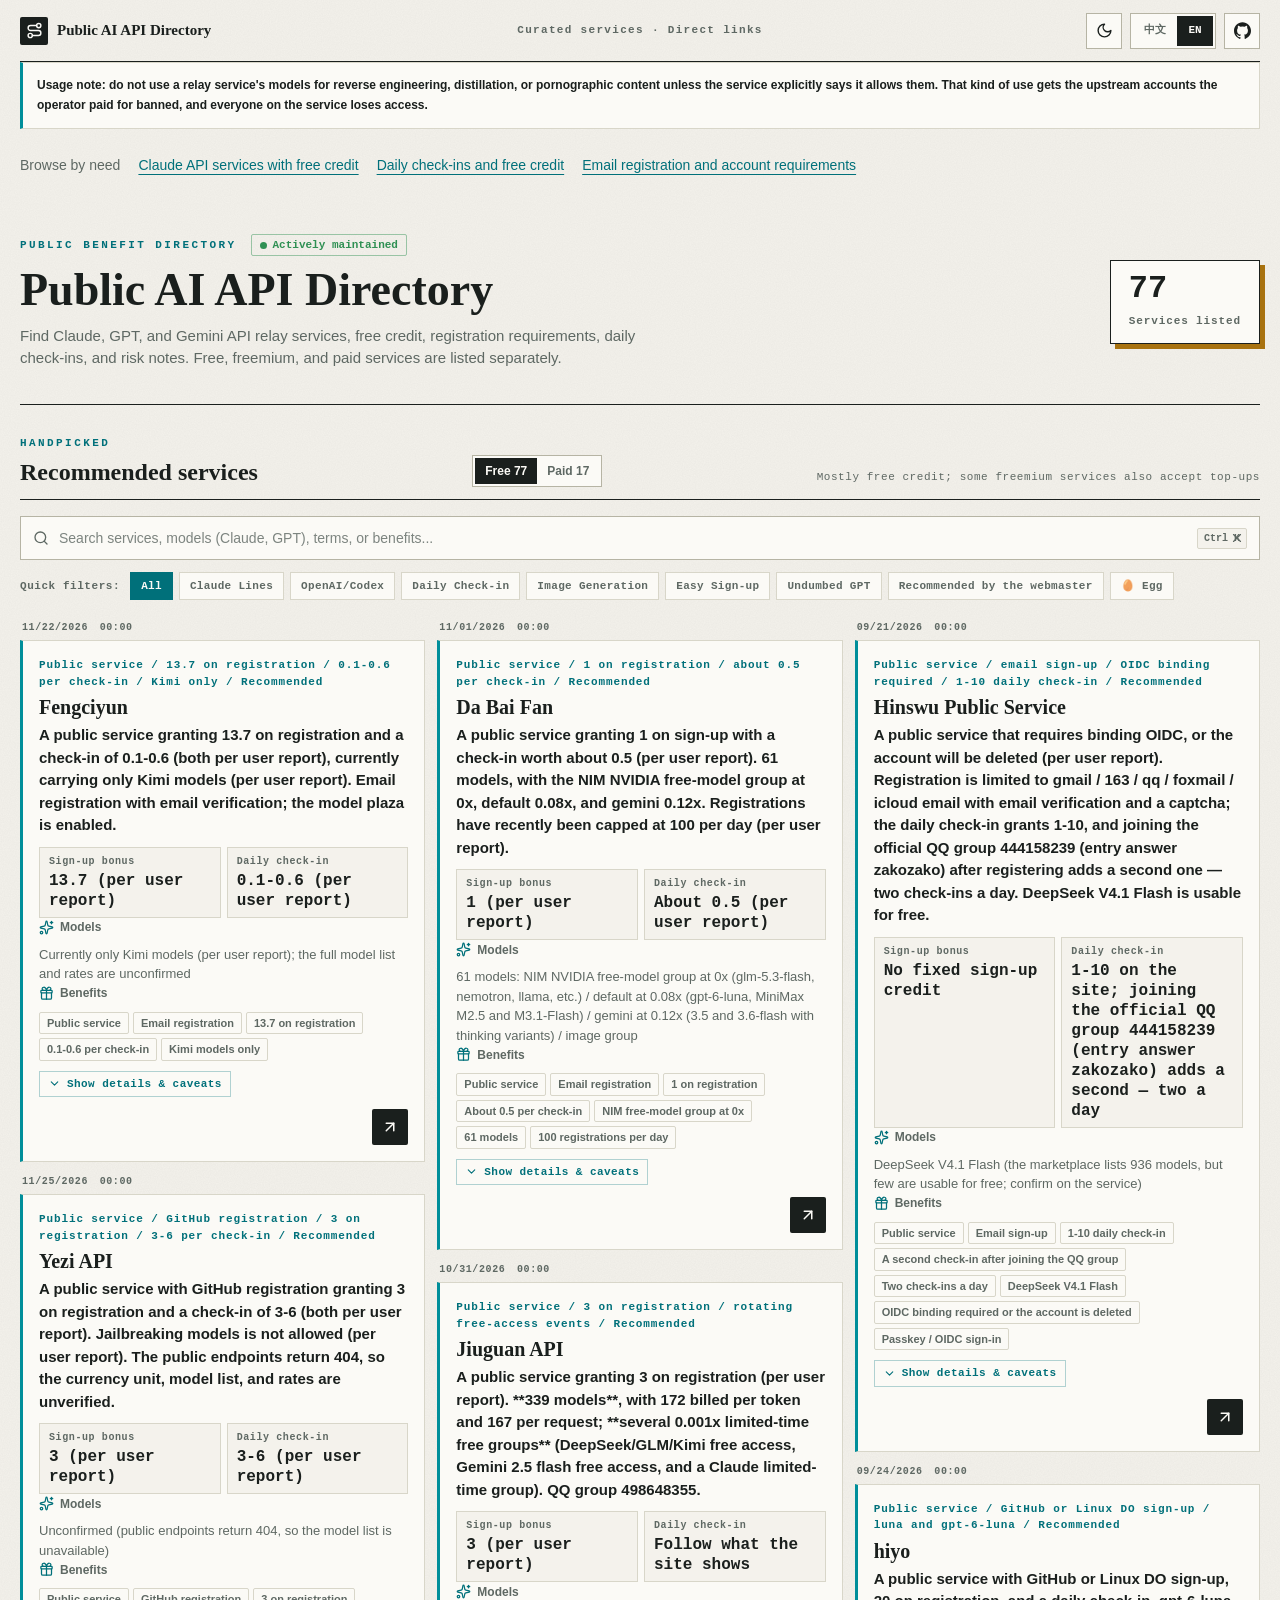
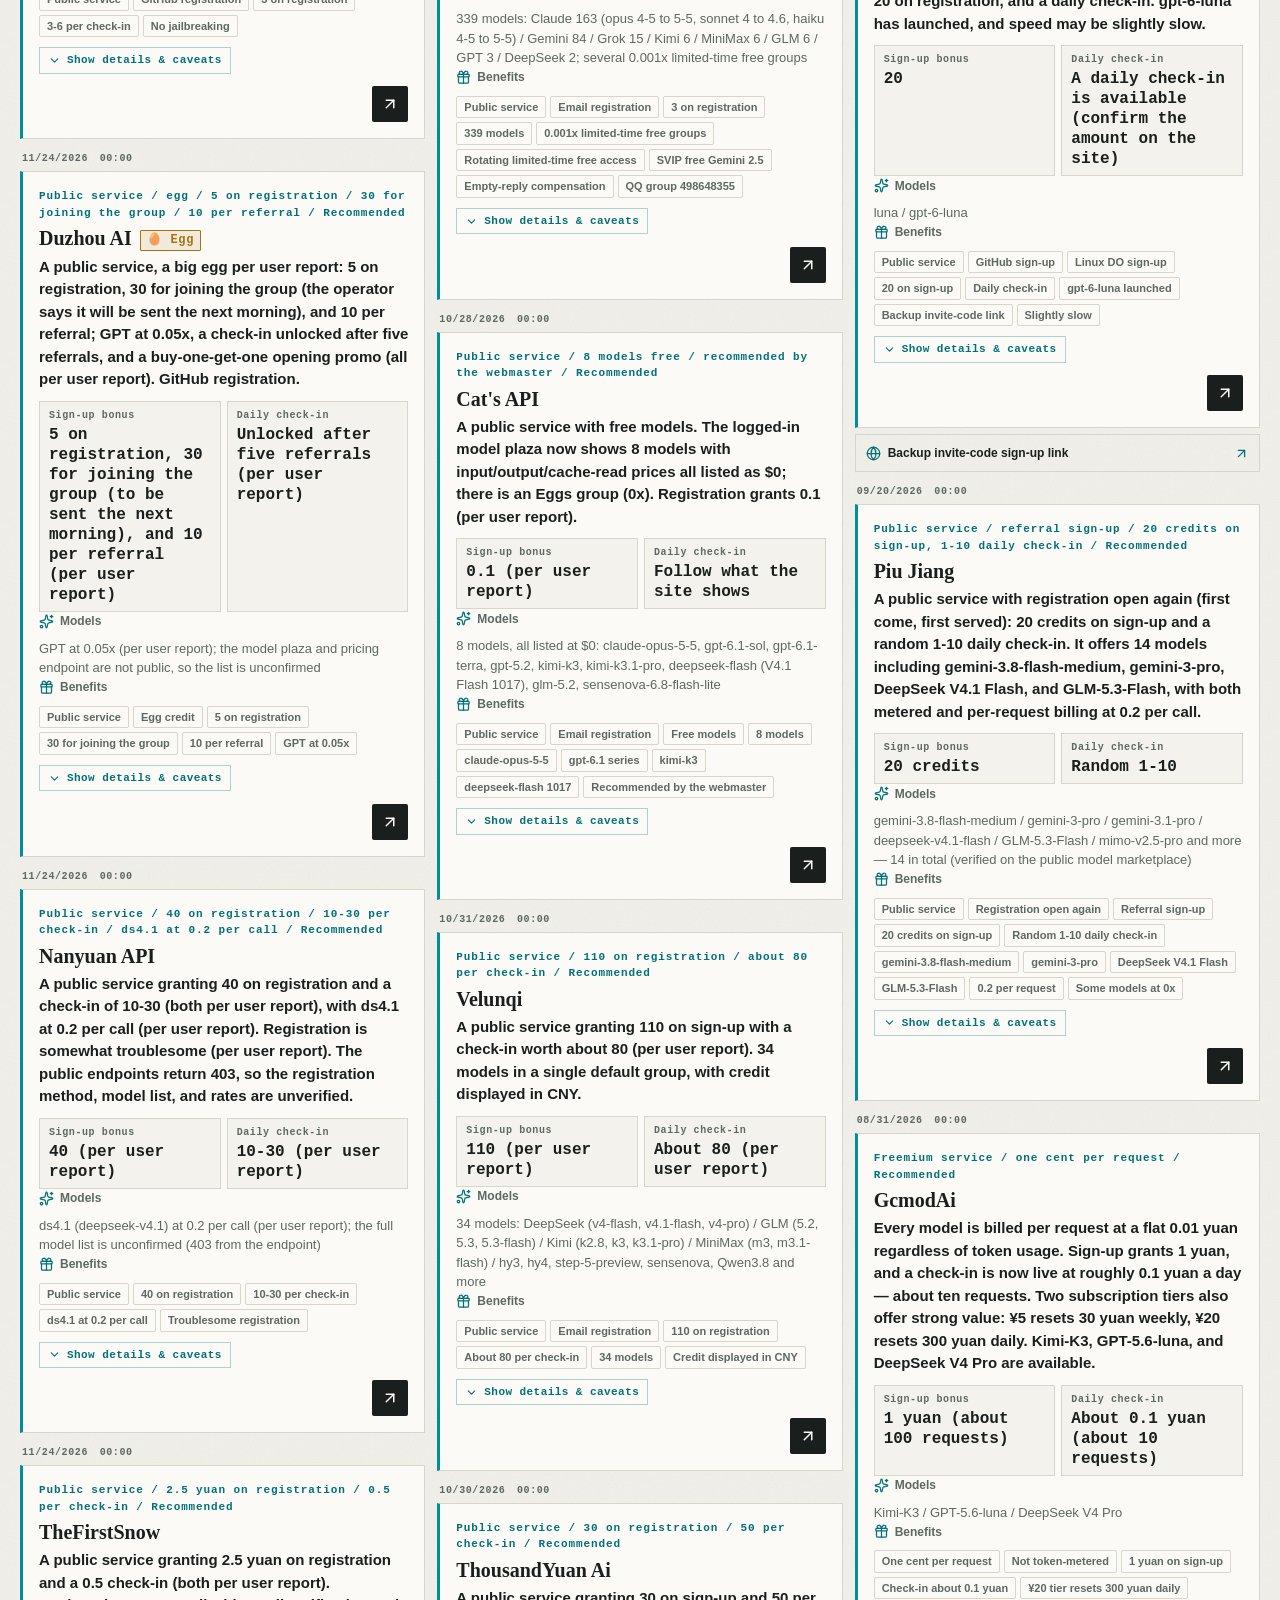
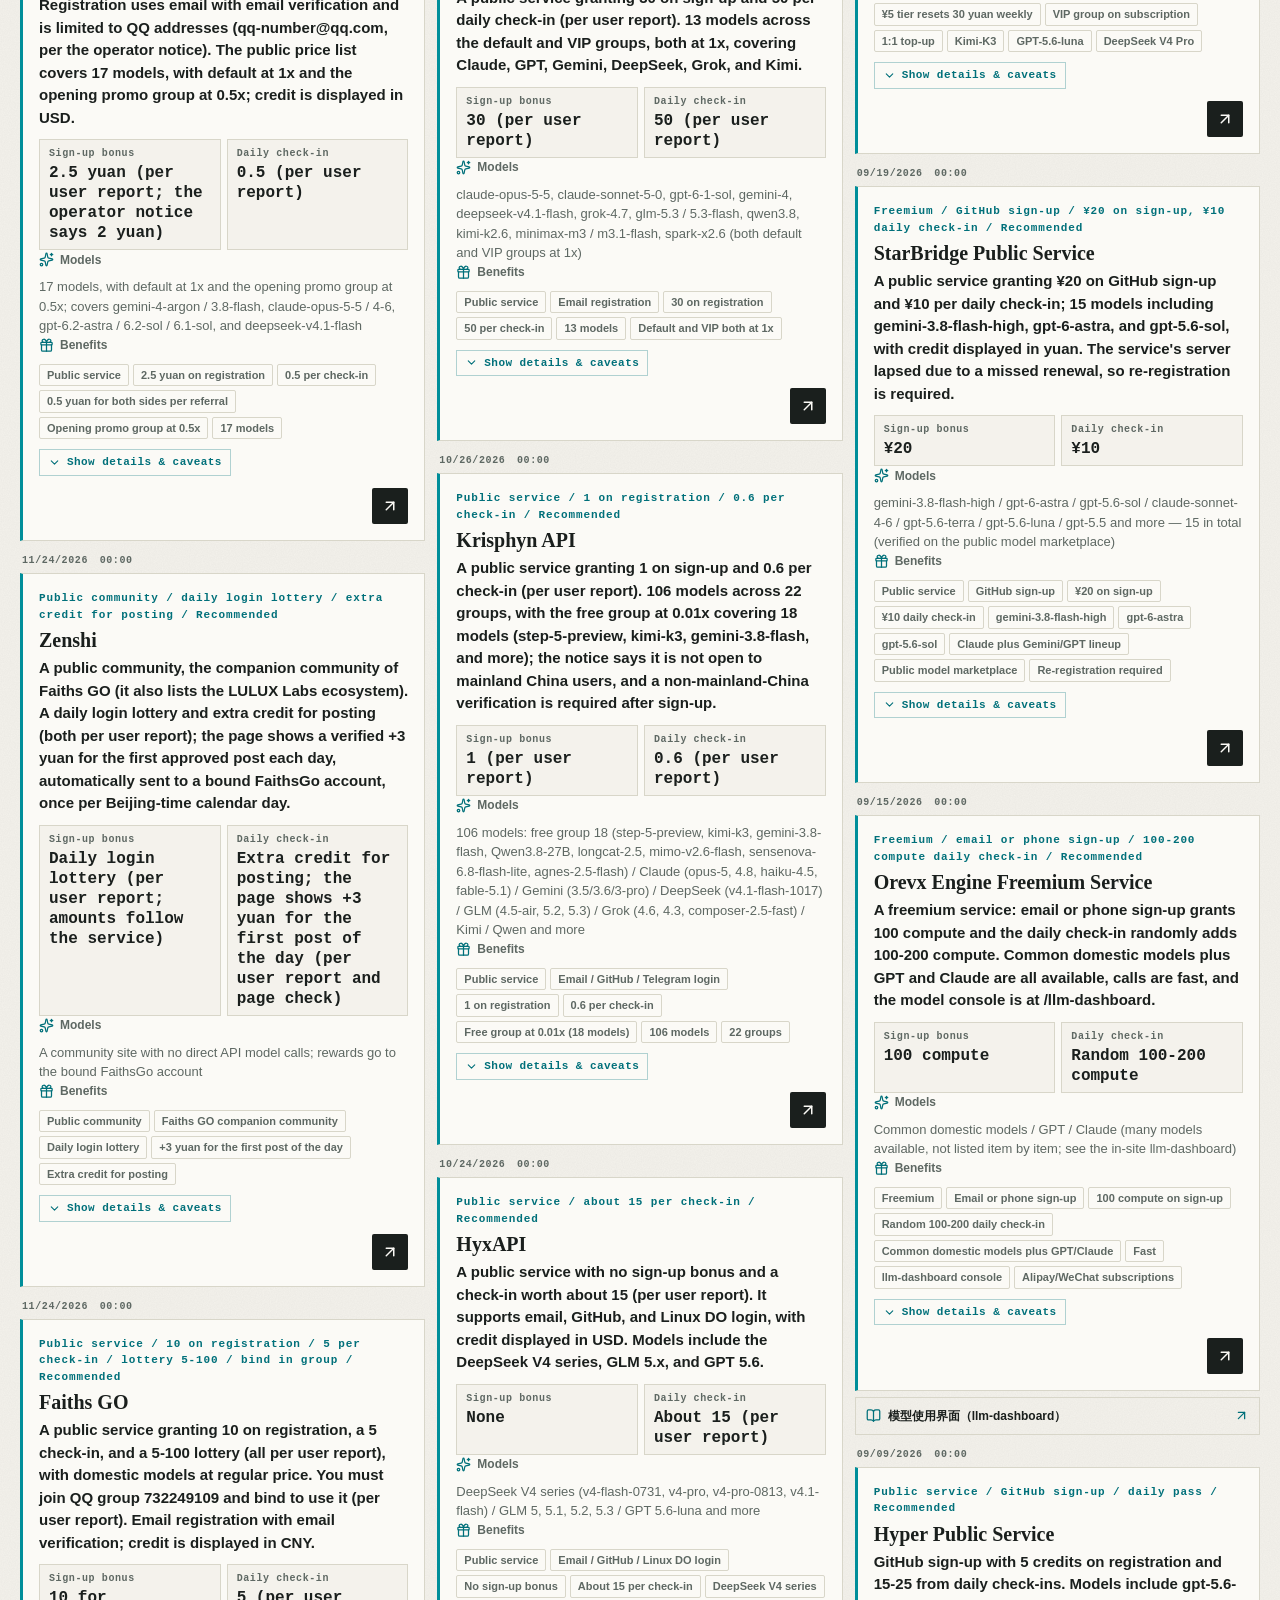
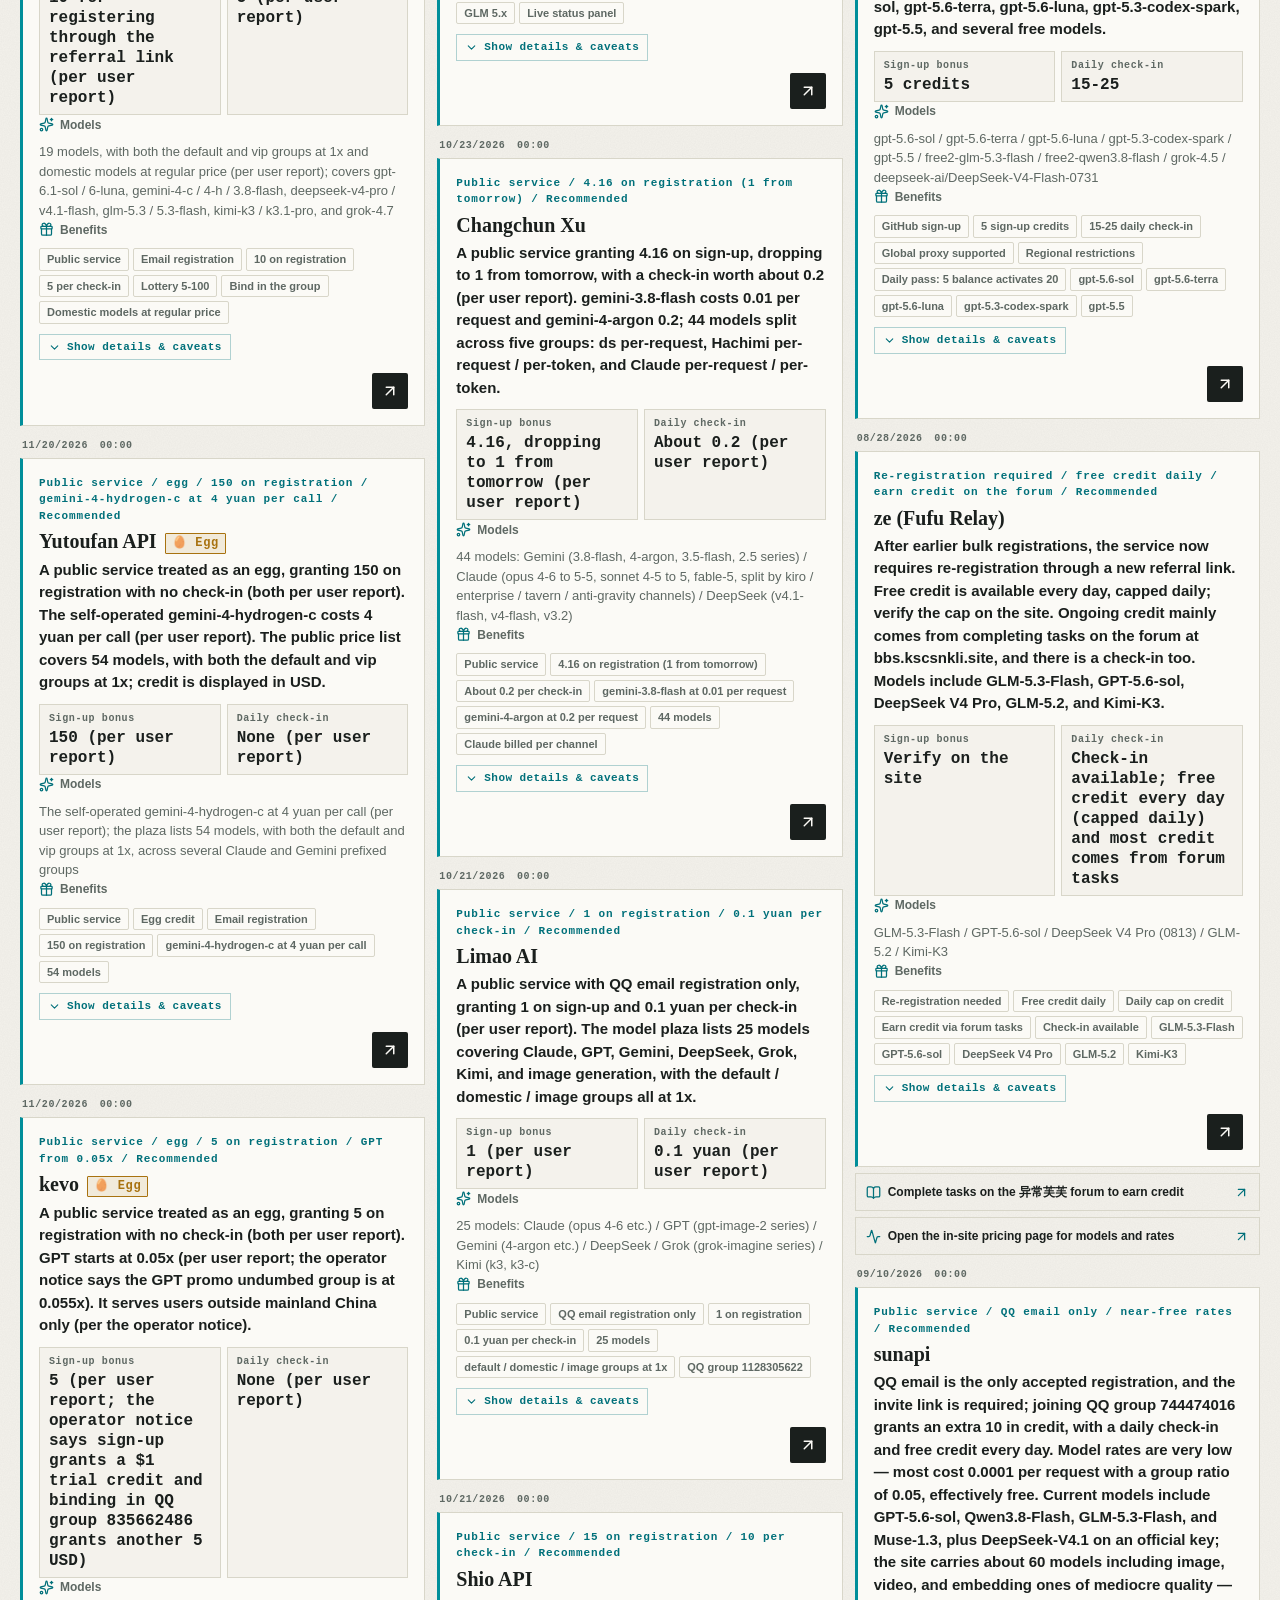
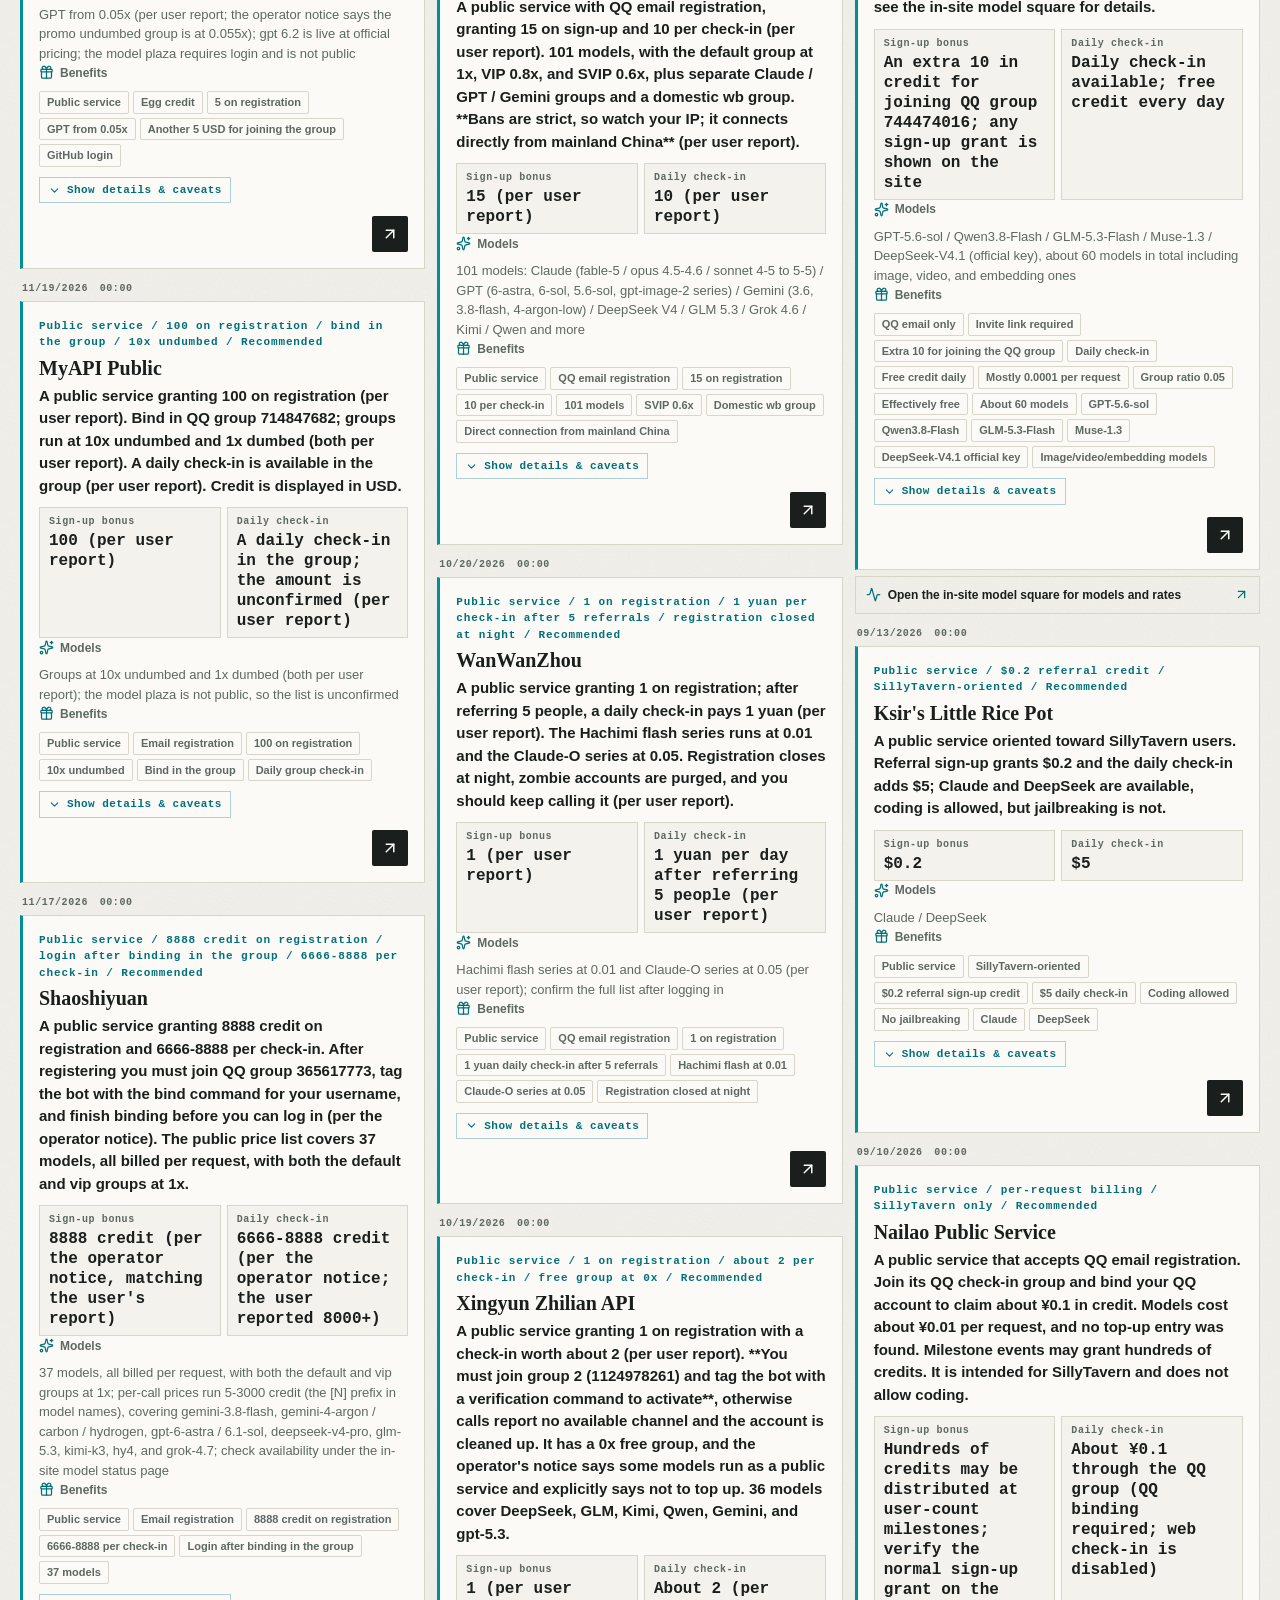
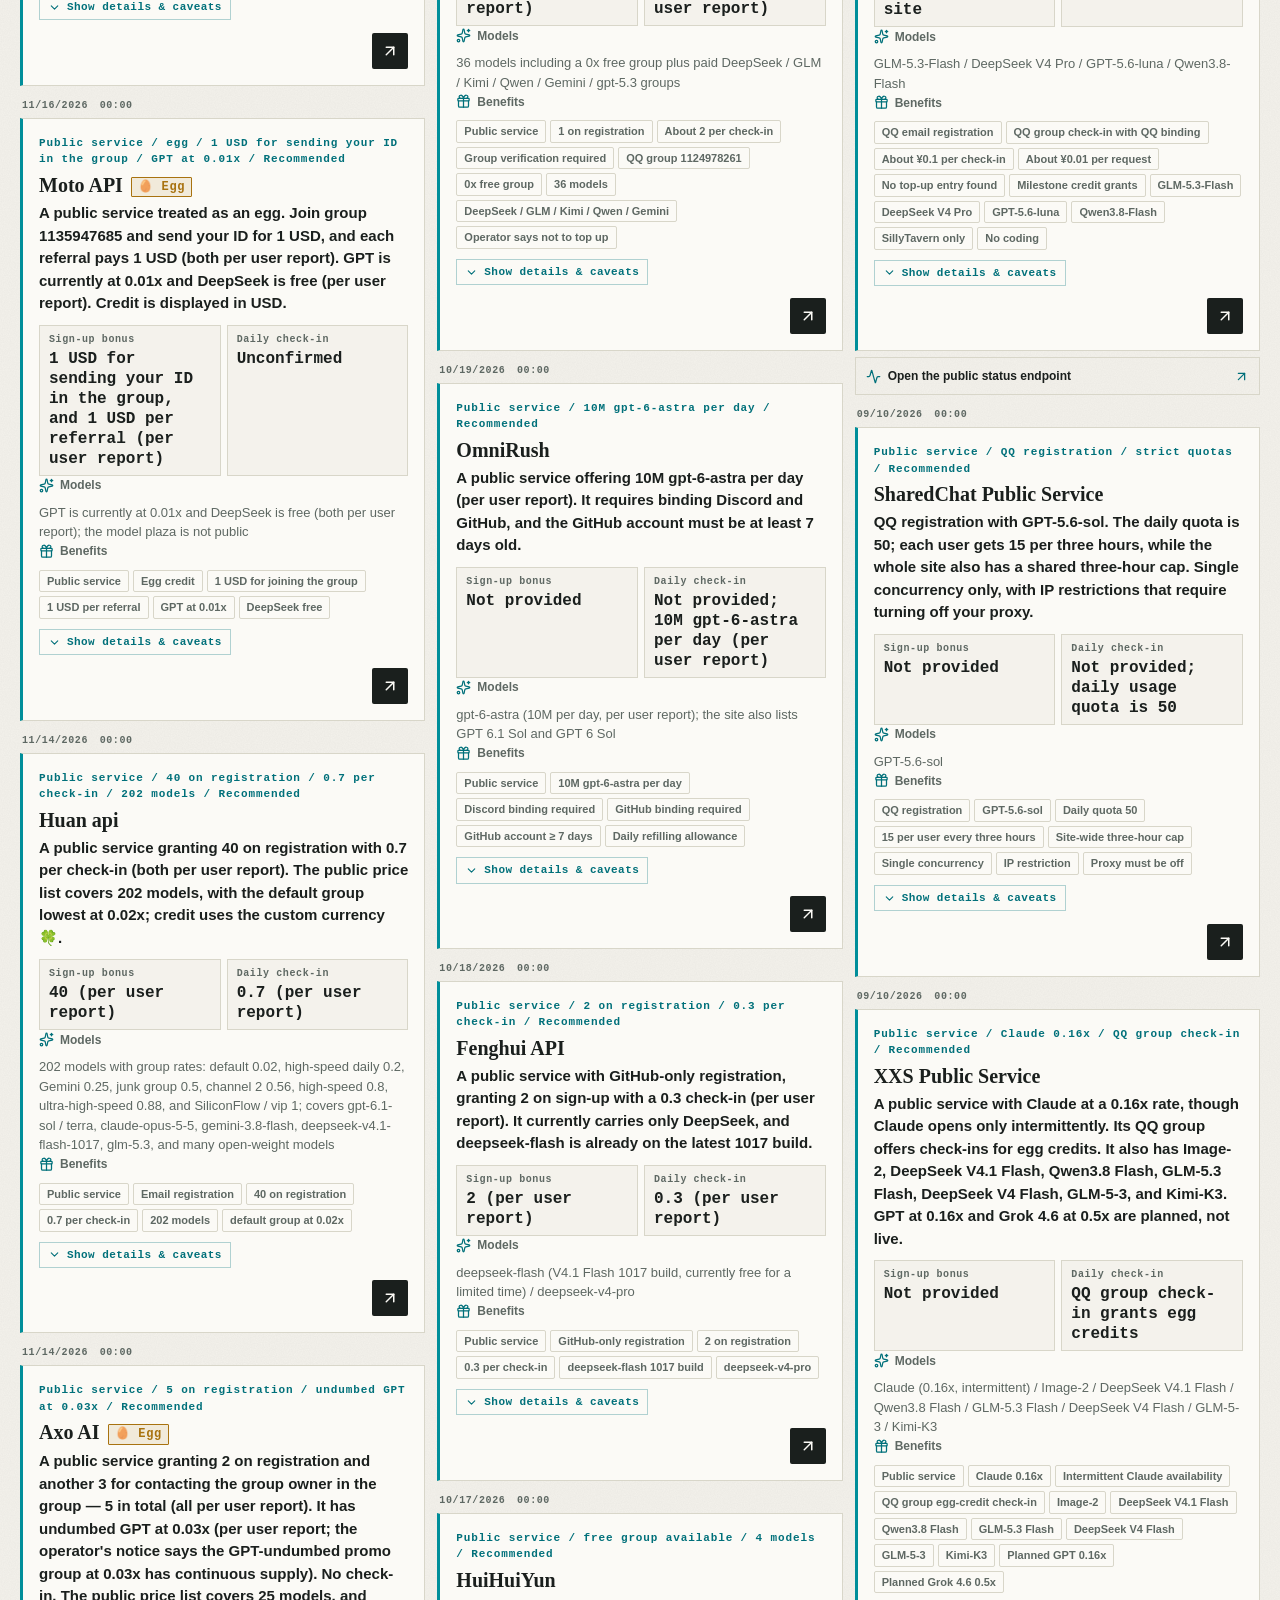
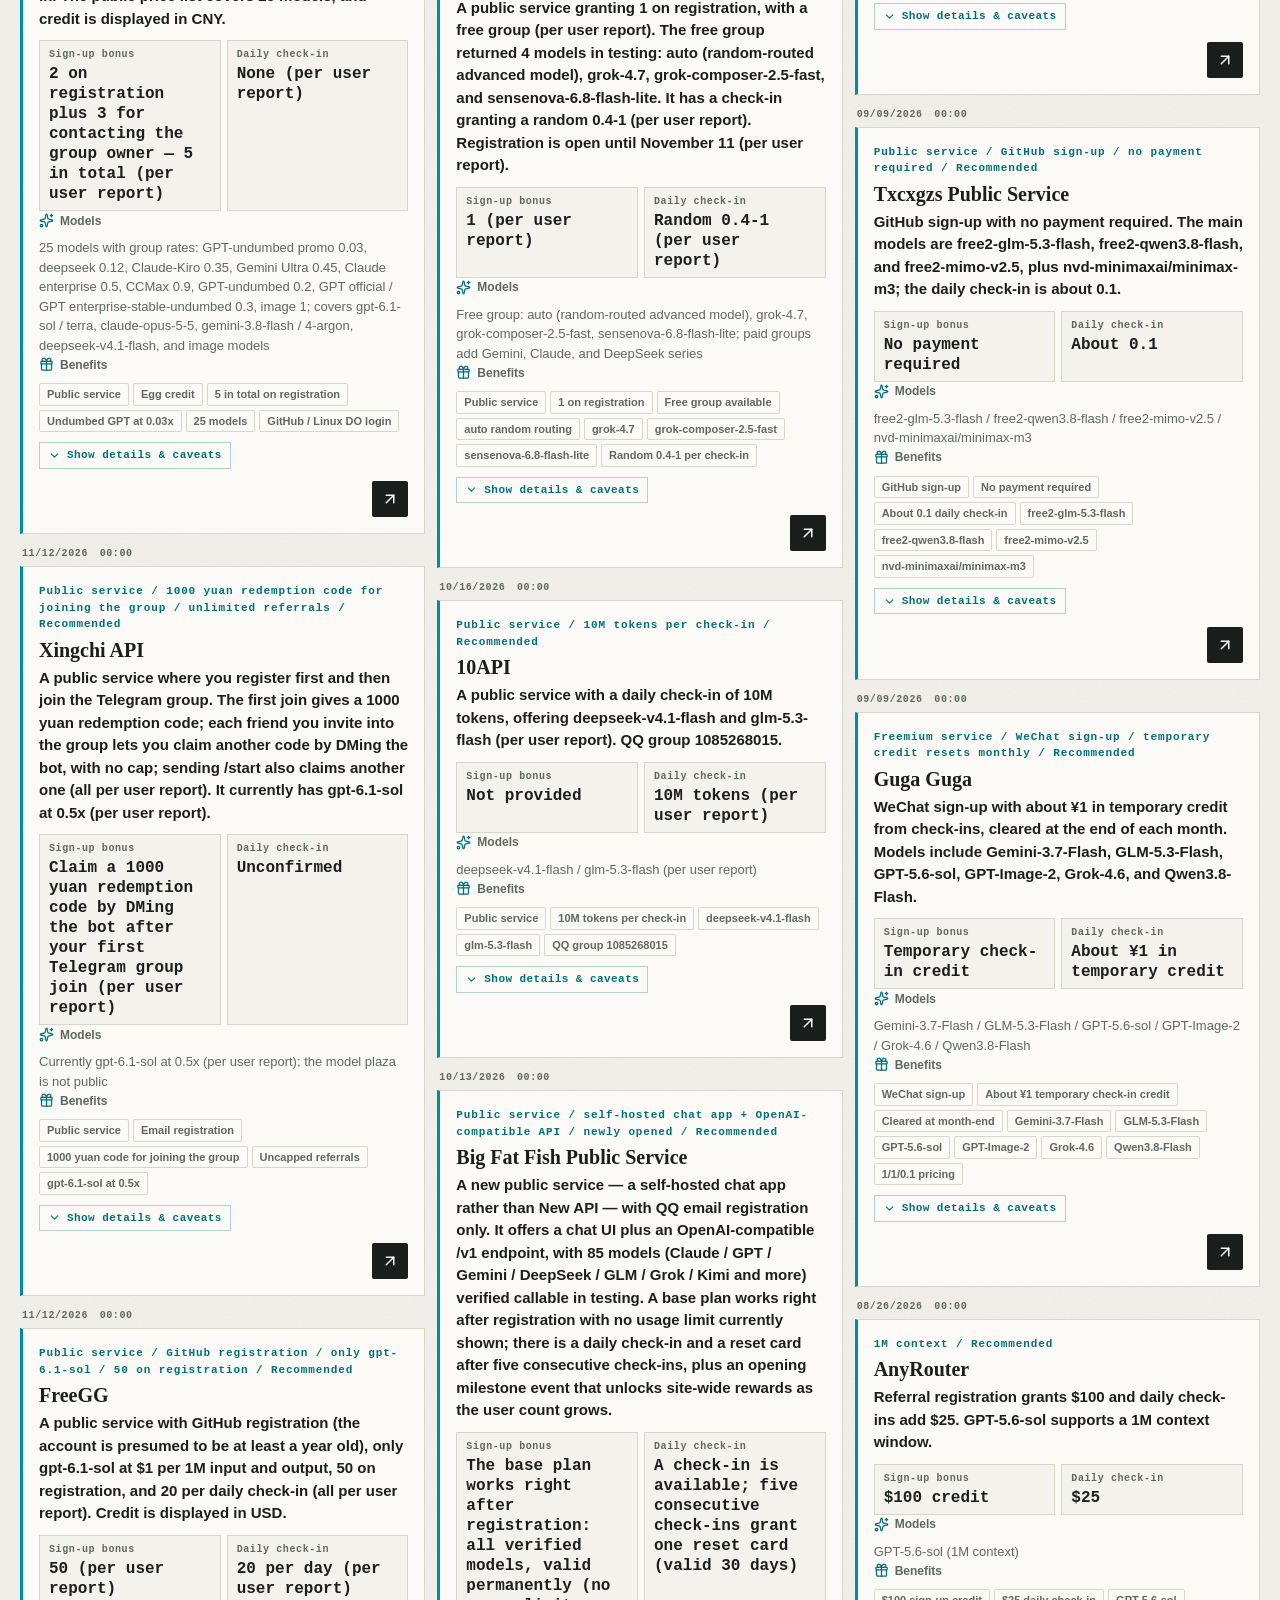
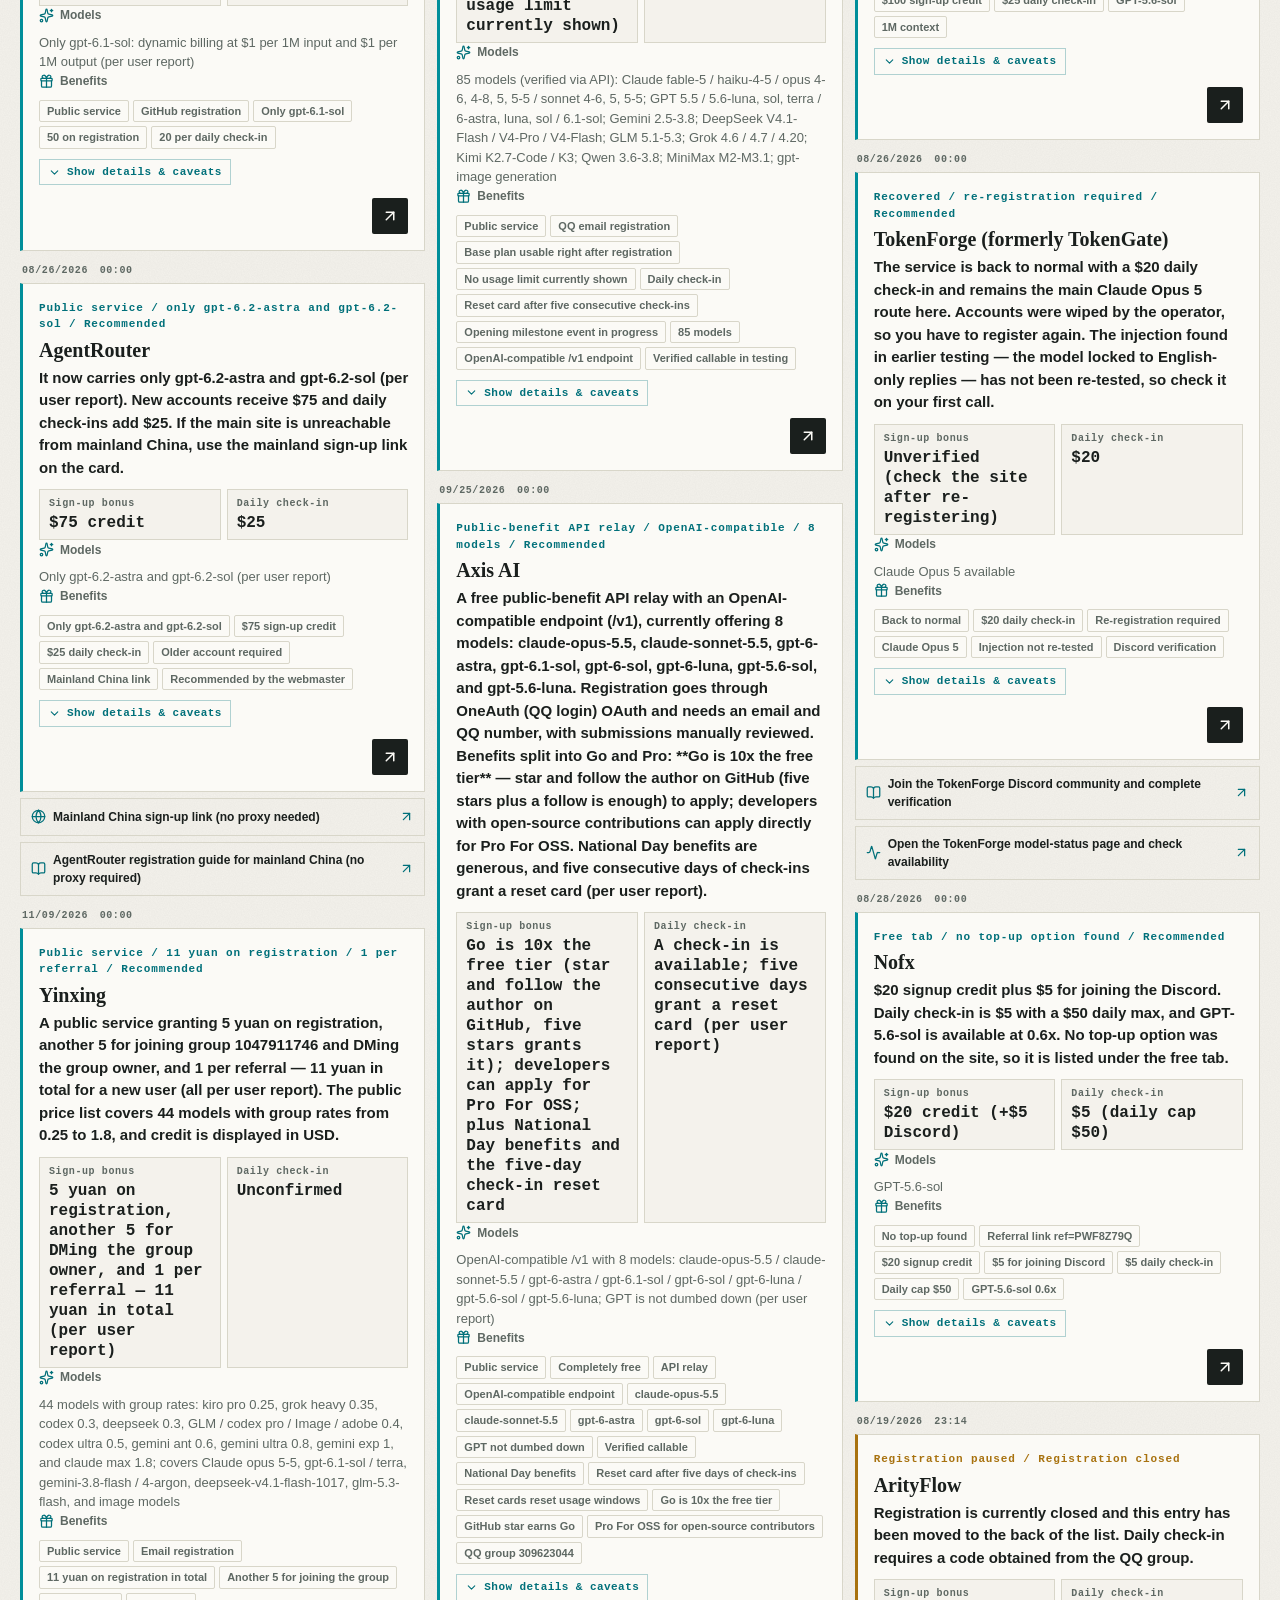
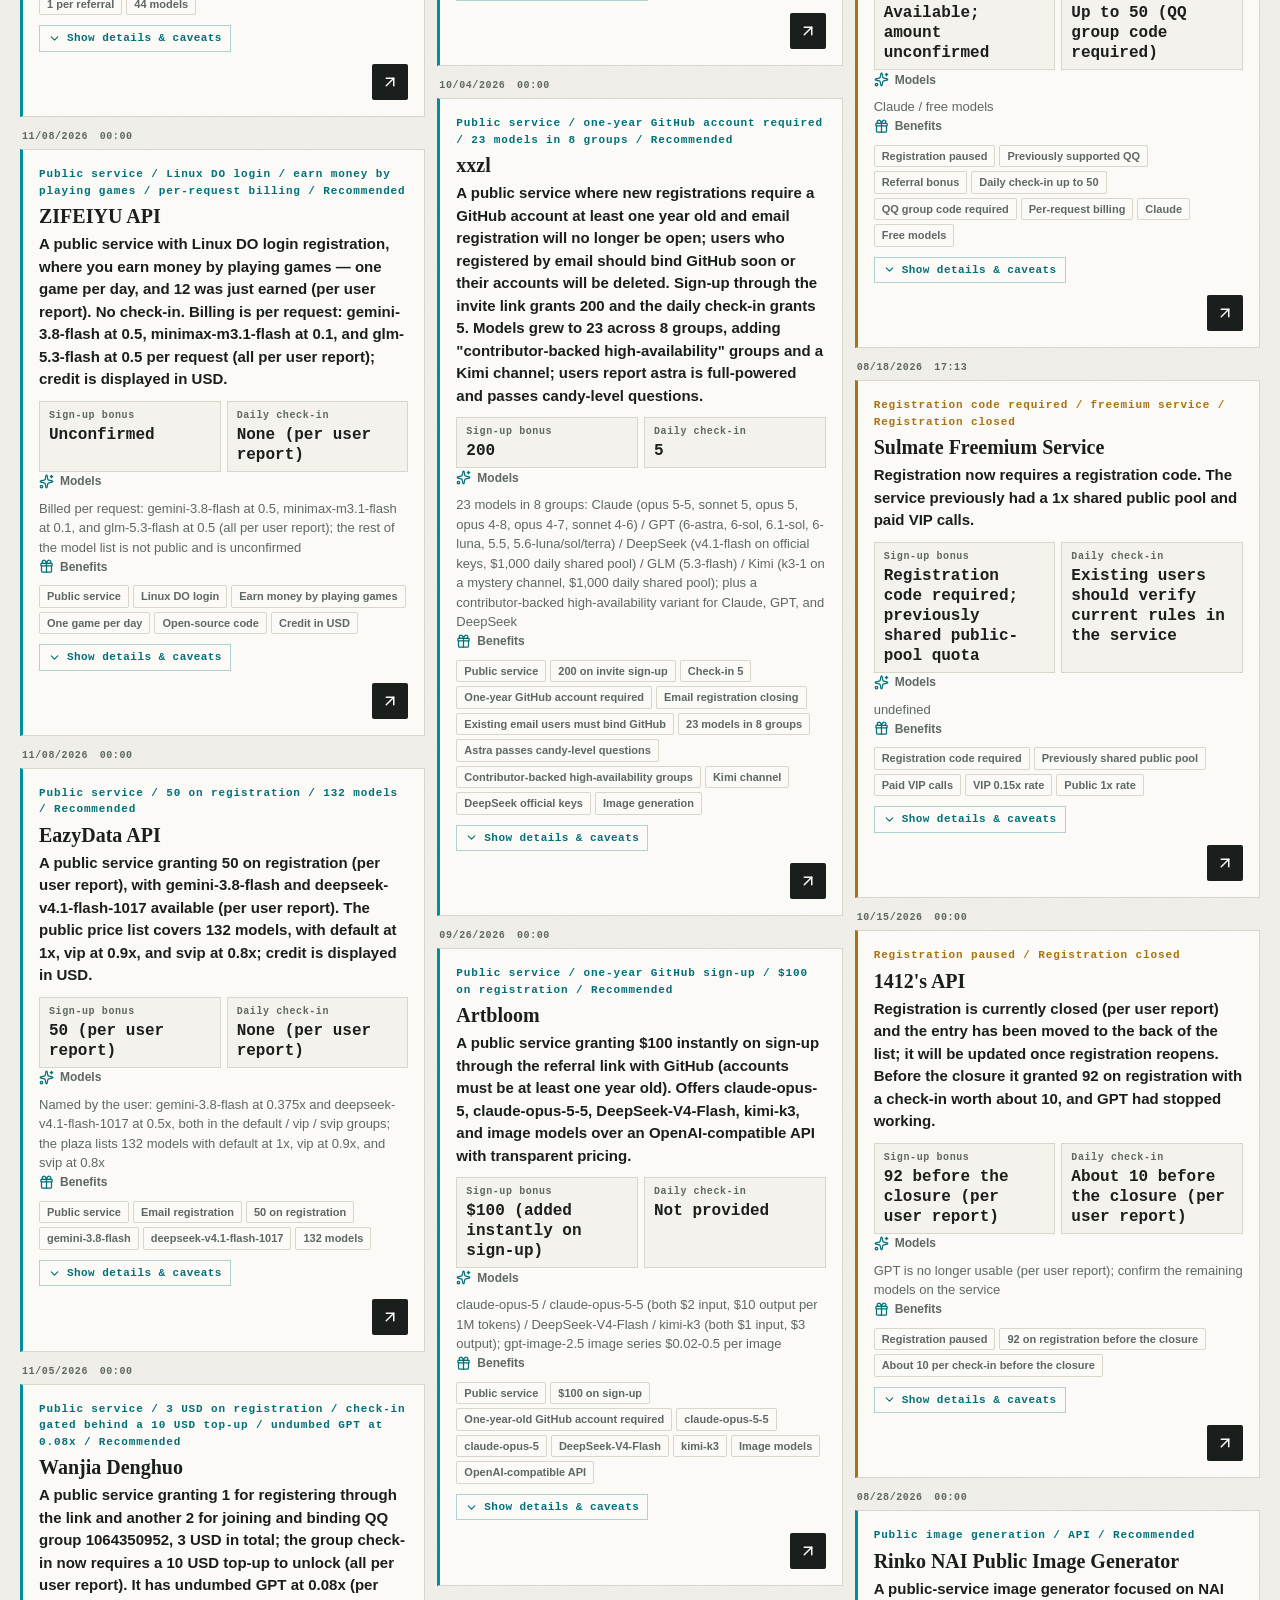
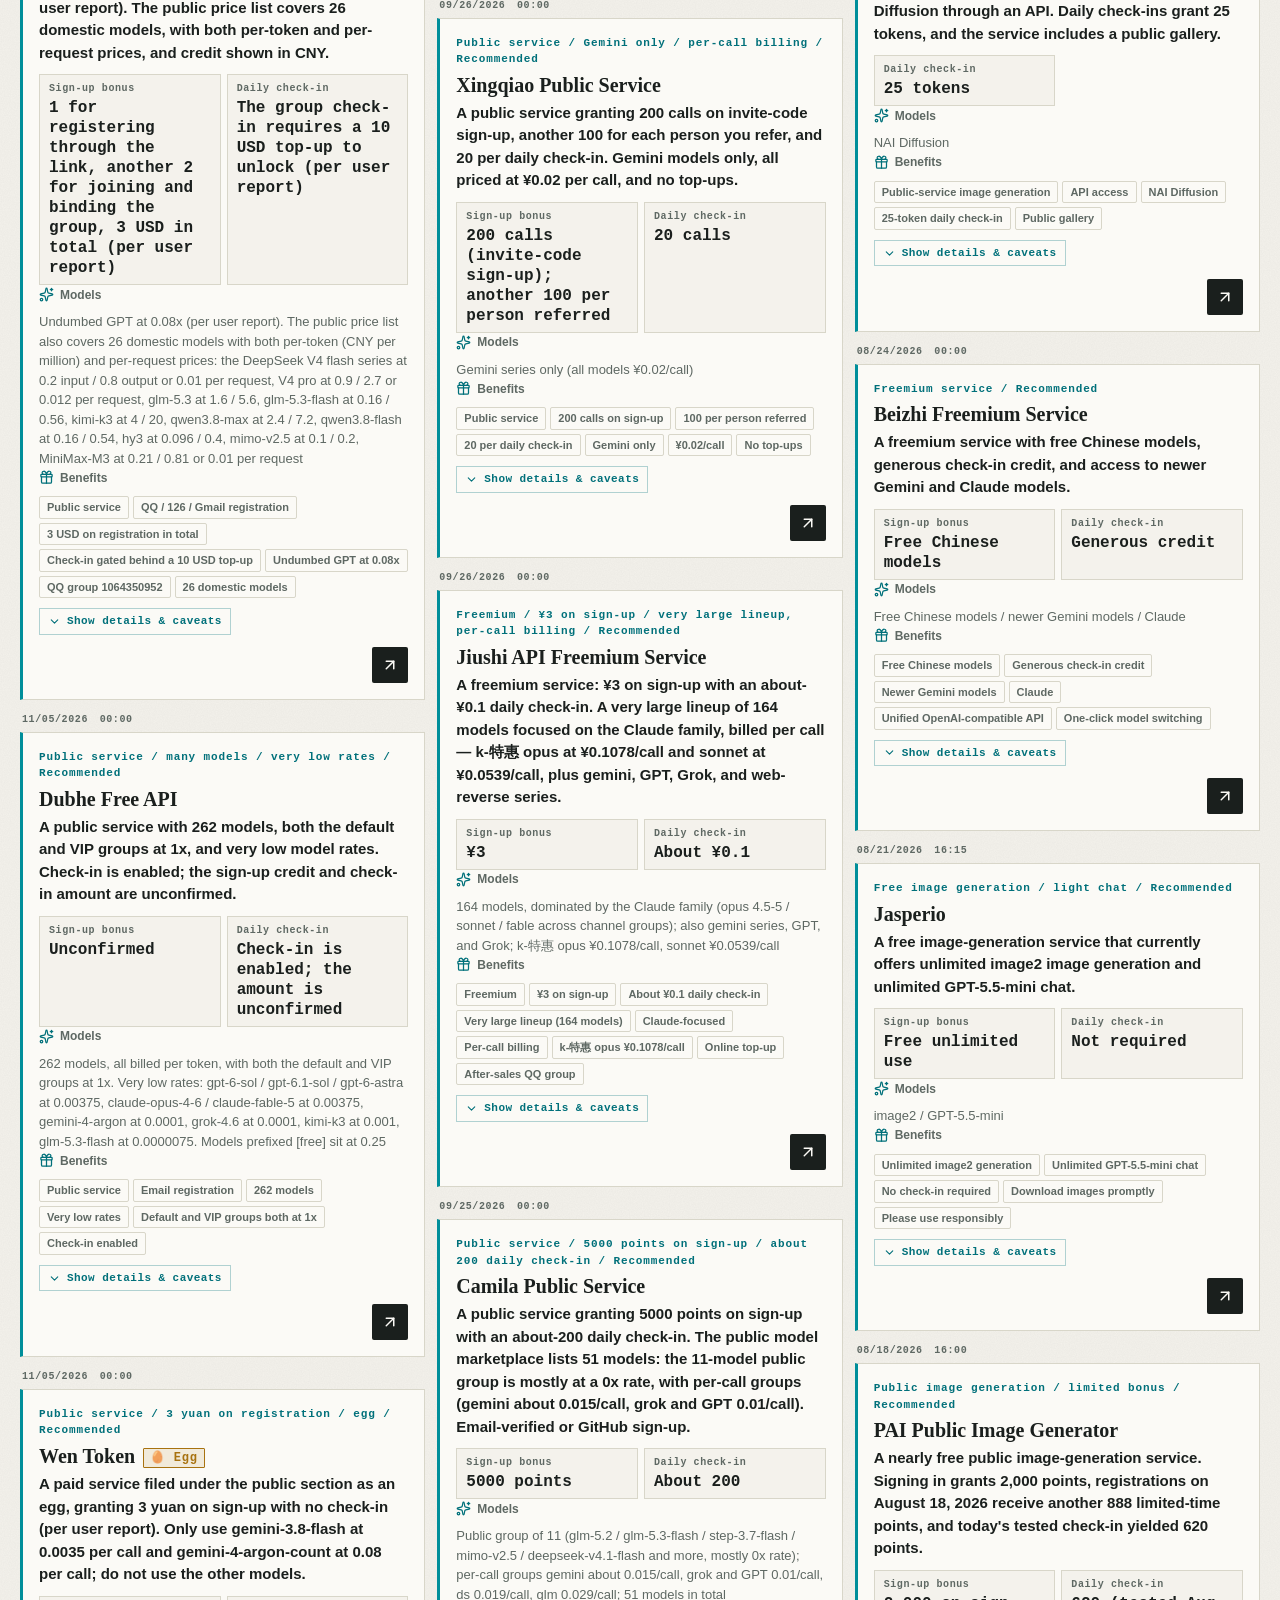
==== commit 2a6146d4: "fix(directory): AgentRouter 模型更新——现在只有 gpt-6.2-astra 与 gpt-6.2-sol（用户提供）" ====
--- a/en/index.html
+++ b/en/index.html
@@ -56,7 +56,7 @@
         document.head.appendChild(s);
       });
     </script>
-    <script src="/app.js?v=b35f0937" data-translations-src="/entry-translations.js?v=c077bd2b" defer></script>
+    <script src="/app.js?v=995bb10a" data-translations-src="/entry-translations.js?v=09537bea" defer></script>
     <script>
       (function() {
         try {
@@ -65,7 +65,7 @@
         } catch(e) {}
       })();
     </script>
-  <script type="application/ld+json" id="structured-data">{"@context":"https://schema.org","@type":"ItemList","name":"Free AI API Directory | Credits, Daily Check-ins and Relay Services","description":"Browse Claude, GPT, and Gemini API relay services with free credit, daily check-ins, registration requirements, model information, and risk notes. Includes free, freemium, and paid services.","url":"https://ytzzjx.github.io/en/","inLanguage":"en","numberOfItems":94,"itemListElement":[{"@type":"ListItem","position":1,"name":"Fengciyun","description":"A public service granting 13.7 on registration and a check-in of 0.1-0.6 (both per user report), currently carrying only Kimi models (per user report). Email registration with email verification; the model plaza is enabled.","url":"https://ezch.xydaim.cn/register?aff=2C2NQZ3PEQ7F"},{"@type":"ListItem","position":2,"name":"Yezi API","description":"A public service with GitHub registration granting 3 on registration and a check-in of 3-6 (both per user report). Jailbreaking models is not allowed (per user report). The public endpoints return 404, so the currency unit, model list, and rates are unverified.","url":"https://ai.yezi.help:2053/register?lottery_invite=b298cb1d22459ccfb2bbaddd218cb115f32605e9592f5b5275c5fa50f7da1207"},{"@type":"ListItem","position":3,"name":"Duzhou AI","description":"A public service, a big egg per user report: 5 on registration, 30 for joining the group (the operator says it will be sent the next morning), and 10 per referral; GPT at 0.05x, a check-in unlocked after five referrals, and a buy-one-get-one opening promo (all per user report). GitHub registration.","url":"https://duzhouai.ccwu.cc/register?aff=UXDLBD783ZYB"},{"@type":"ListItem","position":4,"name":"Nanyuan API","description":"A public service granting 40 on registration and a check-in of 10-30 (both per user report), with ds4.1 at 0.2 per call (per user report). Registration is somewhat troublesome (per user report). The public endpoints return 403, so the registration method, model list, and rates are unverified.","url":"https://api.nanyuanapi.com/sign-up?aff=iAy9"},{"@type":"ListItem","position":5,"name":"TheFirstSnow","description":"A public service granting 2.5 yuan on registration and a 0.5 check-in (both per user report). Registration uses email with email verification and is limited to QQ addresses (qq-number@qq.com, per the operator notice). The public price list covers 17 models, with default at 1x and the opening promo group at 0.5x; credit is displayed in USD.","url":"https://thefirstsnow.top/sign-up?aff=cUwo"},{"@type":"ListItem","position":6,"name":"Zenshi","description":"A public community, the companion community of Faiths GO (it also lists the LULUX Labs ecosystem). A daily login lottery and extra credit for posting (both per user report); the page shows a verified +3 yuan for the first approved post each day, automatically sent to a bound FaithsGo account, once per Beijing-time calendar day.","url":"https://zenshi.pages.dev/login?invite=HFB6B9DV&next=/forum"},{"@type":"ListItem","position":7,"name":"Faiths GO","description":"A public service granting 10 on registration, a 5 check-in, and a 5-100 lottery (all per user report), with domestic models at regular price. You must join QQ group 732249109 and bind to use it (per user report). Email registration with email verification; credit is displayed in CNY.","url":"https://faithsgo.pages.dev/?ref=LK1e"},{"@type":"ListItem","position":8,"name":"Yutoufan API","description":"A public service treated as an egg, granting 150 on registration with no check-in (both per user report). The self-operated gemini-4-hydrogen-c costs 4 yuan per call (per user report). The public price list covers 54 models, with both the default and vip groups at 1x; credit is displayed in USD.","url":"https://api.yutou.fun/sign-up?aff=Bzvp"},{"@type":"ListItem","position":9,"name":"kevo","description":"A public service treated as an egg, granting 5 on registration with no check-in (both per user report). GPT starts at 0.05x (per user report; the operator notice says the GPT promo undumbed group is at 0.055x). It serves users outside mainland China only (per the operator notice).","url":"https://ai.xiaowumin.top/sign-up?aff=bWUy"},{"@type":"ListItem","position":10,"name":"MyAPI Public","description":"A public service granting 100 on registration (per user report). Bind in QQ group 714847682; groups run at 10x undumbed and 1x dumbed (both per user report). A daily check-in is available in the group (per user report). Credit is displayed in USD.","url":"http://free.myaiapi.site:8080/register?aff=KNKXN62DPJ98"},{"@type":"ListItem","position":11,"name":"Shaoshiyuan","description":"A public service granting 8888 credit on registration and 6666-8888 per check-in. After registering you must join QQ group 365617773, tag the bot with the bind command for your username, and finish binding before you can log in (per the operator notice). The public price list covers 37 models, all billed per request, with both the default and vip groups at 1x.","url":"https://shaoshiyuan.xyz/sign-up?aff=asgD"},{"@type":"ListItem","position":12,"name":"Moto API","description":"A public service treated as an egg. Join group 1135947685 and send your ID for 1 USD, and each referral pays 1 USD (both per user report). GPT is currently at 0.01x and DeepSeek is free (per user report). Credit is displayed in USD.","url":"https://motoapi.com/sign-up?aff=JHXX"},{"@type":"ListItem","position":13,"name":"Huan api","description":"A public service granting 40 on registration with 0.7 per check-in (both per user report). The public price list covers 202 models, with the default group lowest at 0.02x; credit uses the custom currency 🍀.","url":"https://api.novalyte.cn/sign-up?aff=aLgj"},{"@type":"ListItem","position":14,"name":"Axo AI","description":"A public service granting 2 on registration and another 3 for contacting the group owner in the group — 5 in total (all per user report). It has undumbed GPT at 0.03x (per user report; the operator's notice says the GPT-undumbed promo group at 0.03x has continuous supply). No check-in. The public price list covers 25 models, and credit is displayed in CNY.","url":"https://axoai.cc/sign-up?aff=QDqX"},{"@type":"ListItem","position":15,"name":"Xingchi API","description":"A public service where you register first and then join the Telegram group. The first join gives a 1000 yuan redemption code; each friend you invite into the group lets you claim another code by DMing the bot, with no cap; sending /start also claims another one (all per user report). It currently has gpt-6.1-sol at 0.5x (per user report).","url":"https://xingchiapi.com/register?aff=6F9G3HF4B8W6"},{"@type":"ListItem","position":16,"name":"FreeGG","description":"A public service with GitHub registration (the account is presumed to be at least a year old), only gpt-6.1-sol at $1 per 1M input and output, 50 on registration, and 20 per daily check-in (all per user report). Credit is displayed in USD.","url":"https://freegg.app/sign-up?aff=Ynwv"},{"@type":"ListItem","position":17,"name":"AgentRouter","description":"GPT (Azure channel, not dumbed down) and Claude models are released on a schedule at 10:00 and 19:00 daily, and DeepSeek is deepseek-v4.1-flash. New accounts receive $75 and daily check-ins add $25. If the main site is unreachable from mainland China, use the mainland sign-up link on the card.","url":"https://agentrouter.org/register?aff=i3Xz"},{"@type":"ListItem","position":18,"name":"Yinxing","description":"A public service granting 5 yuan on registration, another 5 for joining group 1047911746 and DMing the group owner, and 1 per referral — 11 yuan in total for a new user (all per user report). The public price list covers 44 models with group rates from 0.25 to 1.8, and credit is displayed in USD.","url":"https://open.taikoapi.com/sign-up?aff=3dBN"},{"@type":"ListItem","position":19,"name":"ZIFEIYU API","description":"A public service with Linux DO login registration, where you earn money by playing games — one game per day, and 12 was just earned (per user report). No check-in. Billing is per request: gemini-3.8-flash at 0.5, minimax-m3.1-flash at 0.1, and glm-5.3-flash at 0.5 per request (all per user report); credit is displayed in USD.","url":"https://ai.112102.xyz/sign-up?aff=94cf"},{"@type":"ListItem","position":20,"name":"EazyData API","description":"A public service granting 50 on registration (per user report), with gemini-3.8-flash and deepseek-v4.1-flash-1017 available (per user report). The public price list covers 132 models, with default at 1x, vip at 0.9x, and svip at 0.8x; credit is displayed in USD.","url":"https://eazydata.org/sign-up?aff=goIo"},{"@type":"ListItem","position":21,"name":"Wanjia Denghuo","description":"A public service granting 1 for registering through the link and another 2 for joining and binding QQ group 1064350952, 3 USD in total; the group check-in now requires a 10 USD top-up to unlock (all per user report). It has undumbed GPT at 0.08x (per user report). The public price list covers 26 domestic models, with both per-token and per-request prices, and credit shown in CNY.","url":"https://wjapi.vip/register?aff=ZJFB7ZVSEMYJ"},{"@type":"ListItem","position":22,"name":"Dubhe Free API","description":"A public service with 262 models, both the default and VIP groups at 1x, and very low model rates. Check-in is enabled; the sign-up credit and check-in amount are unconfirmed.","url":"https://ai.skill.wales/sign-up?aff=jqc8"},{"@type":"ListItem","position":23,"name":"Wen Token","description":"A paid service filed under the public section as an egg, granting 3 yuan on sign-up with no check-in (per user report). Only use gemini-3.8-flash at 0.0035 per call and gemini-4-argon-count at 0.08 per call; do not use the other models.","url":"https://api.wentoken.si/sign-up?aff=HMTK"},{"@type":"ListItem","position":24,"name":"API Zhinu","description":"A paid service and the current main pick (per user report). GPT context is not billed at double. Double-11 promo: 0.01x fully undumbed GPT with a 95% cache hit and a 1-second time to first token, and the group is open right now (per user report), through 23:59 on November 11. No sign-up credit.","url":"https://ai.apizn.com/sign-up?aff=AFT4"},{"@type":"ListItem","position":25,"name":"Jasper","description":"A public service with many free models (per user report). 149 models, with the Unlimited group at 0x (59 models) and the Free group at 0.01x (9 models). Credit is shown in the custom currency ✦.","url":"https://api.yjs.im/sign-up?aff=5uGC"},{"@type":"ListItem","position":26,"name":"Fukaka's Little Canteen","description":"A public service whose sign-up credit covers 150 gemini-3.8-flash calls, with no check-in (per user report). Treat it as egg credit and discard it once spent. Credit is shown in the custom currency 🍭.","url":"https://api.fuka.win/sign-up?aff=Erxa"},{"@type":"ListItem","position":27,"name":"Da Bai Fan","description":"A public service granting 1 on sign-up with a check-in worth about 0.5 (per user report). 61 models, with the NIM NVIDIA free-model group at 0x, default 0.08x, and gemini 0.12x. Registrations have recently been capped at 100 per day (per user report).","url":"https://newapi.hkkkj.qzz.io/sign-up?aff=SrUj"},{"@type":"ListItem","position":28,"name":"tntapi","description":"A paid service at 0.07x with a 90% cache hit and undumbed GPT across the board (per user report).","url":"https://tntapi.com/register?aff=YEHKYD842LNC"},{"@type":"ListItem","position":29,"name":"Menghuan API","description":"A paid service at 0.08x with an 80% cache hit and undumbed GPT across the board (per user report).","url":"https://mhapi.net/register?aff=MPFATHYUYACF"},{"@type":"ListItem","position":30,"name":"beiluoxi","description":"A paid service with GPT at 0.07x, undumbed (per user report).","url":"https://beiluoxi.ccwu.cc/register?aff=EKZSES6FNVPX"},{"@type":"ListItem","position":31,"name":"Jiuguan API","description":"A public service granting 3 on registration (per user report). **339 models**, with 172 billed per token and 167 per request; **several 0.001x limited-time free groups** (DeepSeek/GLM/Kimi free access, Gemini 2.5 flash free access, and a Claude limited-time group). QQ group 498648355.","url":"https://jiuguan.cloud/sign-up?aff=PvxS"},{"@type":"ListItem","position":32,"name":"Cat's API","description":"A public service with free models. The logged-in model plaza now shows 8 models with input/output/cache-read prices all listed as $0; there is an Eggs group (0x). Registration grants 0.1 (per user report).","url":"https://www.catpawrouter.com/sign-up?aff=YugA"},{"@type":"ListItem","position":33,"name":"Velunqi","description":"A public service granting 110 on sign-up with a check-in worth about 80 (per user report). 34 models in a single default group, with credit displayed in CNY.","url":"https://velunqi.asia/sign-up?aff=EHhE"},{"@type":"ListItem","position":34,"name":"ThousandYuan Ai","description":"A public service granting 30 on sign-up and 50 per daily check-in (per user report). 13 models across the default and VIP groups, both at 1x, covering Claude, GPT, Gemini, DeepSeek, Grok, and Kimi.","url":"https://api.thousandyuan.dpdns.org/sign-up?aff=vDuG"},{"@type":"ListItem","position":35,"name":"Qiudaoyu","description":"A paid tavern-oriented service granting 2.5 on registration with no check-in (per user report). The highlight is argon at 0.02 per request (per user report).","url":"https://qiudaoy.com/sign-up?aff=V9zw"},{"@type":"ListItem","position":36,"name":"Krisphyn API","description":"A public service granting 1 on sign-up and 0.6 per check-in (per user report). 106 models across 22 groups, with the free group at 0.01x covering 18 models (step-5-preview, kimi-k3, gemini-3.8-flash, and more); the notice says it is not open to mainland China users, and a non-mainland-China verification is required after sign-up.","url":"https://api.krisphyn.cc/sign-up?aff=RHNm"},{"@type":"ListItem","position":37,"name":"HyxAPI","description":"A public service with no sign-up bonus and a check-in worth about 15 (per user report). It supports email, GitHub, and Linux DO login, with credit displayed in USD. Models include the DeepSeek V4 series, GLM 5.x, and GPT 5.6.","url":"https://hyxware.com/auth?mode=register&aff=iSln"},{"@type":"ListItem","position":38,"name":"Changchun Xu","description":"A public service granting 4.16 on sign-up, dropping to 1 from tomorrow, with a check-in worth about 0.2 (per user report). gemini-3.8-flash costs 0.01 per request and gemini-4-argon 0.2; 44 models split across five groups: ds per-request, Hachimi per-request / per-token, and Claude per-request / per-token.","url":"https://changchunxu.xyz/sign-up?aff=YRjX"},{"@type":"ListItem","position":39,"name":"Limao AI","description":"A public service with QQ email registration only, granting 1 on sign-up and 0.1 yuan per check-in (per user report). The model plaza lists 25 models covering Claude, GPT, Gemini, DeepSeek, Grok, Kimi, and image generation, with the default / domestic / image groups all at 1x.","url":"https://limao-api.com/sign-up?aff=QKlJ"},{"@type":"ListItem","position":40,"name":"Shio API","description":"A public service with QQ email registration, granting 15 on sign-up and 10 per check-in (per user report). 101 models, with the default group at 1x, VIP 0.8x, and SVIP 0.6x, plus separate Claude / GPT / Gemini groups and a domestic wb group. **Bans are strict, so watch your IP; it connects directly from mainland China** (per user report).","url":"https://api.203236.xyz/sign-up"},{"@type":"ListItem","position":41,"name":"WanWanZhou","description":"A public service granting 1 on registration; after referring 5 people, a daily check-in pays 1 yuan (per user report). The Hachimi flash series runs at 0.01 and the Claude-O series at 0.05. Registration closes at night, zombie accounts are purged, and you should keep calling it (per user report).","url":"https://wanwanzhou.top/register?aff=E44252EBQGS2"},{"@type":"ListItem","position":42,"name":"Xingyun Zhilian API","description":"A public service granting 1 on registration with a check-in worth about 2 (per user report). **You must join group 2 (1124978261) and tag the bot with a verification command to activate**, otherwise calls report no available channel and the account is cleaned up. It has a 0x free group, and the operator's notice says some models run as a public service and explicitly says not to top up. 36 models cover DeepSeek, GLM, Kimi, Qwen, Gemini, and gpt-5.3.","url":"https://api.xincloud.top/sign-up?aff=YOv3"},{"@type":"ListItem","position":43,"name":"OmniRush","description":"A public service offering 10M gpt-6-astra per day (per user report). It requires binding Discord and GitHub, and the GitHub account must be at least 7 days old.","url":"https://omnirush.ai/console?ref=SUS3JHD9"},{"@type":"ListItem","position":44,"name":"Fenghui API","description":"A public service with GitHub-only registration, granting 2 on sign-up with a 0.3 check-in (per user report). It currently carries only DeepSeek, and deepseek-flash is already on the latest 1017 build.","url":"https://api.huidev.com/sign-up?aff=SPqL"},{"@type":"ListItem","position":45,"name":"HuiHuiYun","description":"A public service granting 1 on registration, with a free group (per user report). The free group returned 4 models in testing: auto (random-routed advanced model), grok-4.7, grok-composer-2.5-fast, and sensenova-6.8-flash-lite. It has a check-in granting a random 0.4-1 (per user report). Registration is open until November 11 (per user report).","url":"https://api.huihuiyun.top/register?aff=AHAL3TAU466P"},{"@type":"ListItem","position":46,"name":"10API","description":"A public service with a daily check-in of 10M tokens, offering deepseek-v4.1-flash and glm-5.3-flash (per user report). QQ group 1085268015.","url":"https://nextapi.store/login?inv=INVY5KXY1ZN"},{"@type":"ListItem","position":47,"name":"Big Fat Fish Public Service","description":"A new public service — a self-hosted chat app rather than New API — with QQ email registration only. It offers a chat UI plus an OpenAI-compatible /v1 endpoint, with 85 models (Claude / GPT / Gemini / DeepSeek / GLM / Grok / Kimi and more) verified callable in testing. A base plan works right after registration with no usage limit currently shown; there is a daily check-in and a reset card after five consecutive check-ins, plus an opening milestone event that unlocks site-wide rewards as the user count grows.","url":"https://arc.103-121-95-72.sslip.io/register?invite=XXPSNBJP"},{"@type":"ListItem","position":48,"name":"Axis AI","description":"A free public-benefit API relay with an OpenAI-compatible endpoint (/v1), currently offering 8 models: claude-opus-5.5, claude-sonnet-5.5, gpt-6-astra, gpt-6.1-sol, gpt-6-sol, gpt-6-luna, gpt-5.6-sol, and gpt-5.6-luna. Registration goes through OneAuth (QQ login) OAuth and needs an email and QQ number, with submissions manually reviewed. Benefits split into Go and Pro: **Go is 10x the free tier** — star and follow the author on GitHub (five stars plus a follow is enough) to apply; developers with open-source contributions can apply directly for Pro For OSS. National Day benefits are generous, and five consecutive days of check-ins grant a reset card (per user report).","url":"https://ai.onyxaxis.org/register?invite=AMMRWZ5P"},{"@type":"ListItem","position":49,"name":"xxzl","description":"A public service where new registrations require a GitHub account at least one year old and email registration will no longer be open; users who registered by email should bind GitHub soon or their accounts will be deleted. Sign-up through the invite link grants 200 and the daily check-in grants 5. Models grew to 23 across 8 groups, adding \"contributor-backed high-availability\" groups and a Kimi channel; users report astra is full-powered and passes candy-level questions.","url":"https://ai.1tim.com/sign-up?aff=TyKU"},{"@type":"ListItem","position":50,"name":"Artbloom","description":"A public service granting $100 instantly on sign-up through the referral link with GitHub (accounts must be at least one year old). Offers claude-opus-5, claude-opus-5-5, DeepSeek-V4-Flash, kimi-k3, and image models over an OpenAI-compatible API with transparent pricing.","url":"https://api.artbloom.tech/signup?ref=564I5GN2SY"},{"@type":"ListItem","position":51,"name":"Xingqiao Public Service","description":"A public service granting 200 calls on invite-code sign-up, another 100 for each person you refer, and 20 per daily check-in. Gemini models only, all priced at ¥0.02 per call, and no top-ups.","url":"https://xingqiao.chat/sign-up?aff=11NC"},{"@type":"ListItem","position":52,"name":"Jiushi API Freemium Service","description":"A freemium service: ¥3 on sign-up with an about-¥0.1 daily check-in. A very large lineup of 164 models focused on the Claude family, billed per call — k-特惠 opus at ¥0.1078/call and sonnet at ¥0.0539/call, plus gemini, GPT, Grok, and web-reverse series.","url":"https://api.jiushi.xin/register?aff=KQiA"},{"@type":"ListItem","position":53,"name":"Camila Public Service","description":"A public service granting 5000 points on sign-up with an about-200 daily check-in. The public model marketplace lists 51 models: the 11-model public group is mostly at a 0x rate, with per-call groups (gemini about 0.015/call, grok and GPT 0.01/call). Email-verified or GitHub sign-up.","url":"https://free.camila.qzz.io/sign-up?aff=qF18"},{"@type":"ListItem","position":54,"name":"Ovo Freemium Service","description":"A freemium SillyTavern-oriented service granting ¥5 on sign-up; **the daily check-in is now a \"yesterday's-spending rebate\": regular users get 5% of the previous day's actual API spending and VIP users 10%**. Claude and Gemini are available — gemini at ¥0.04 per call and claude-opus-4-6 at ¥0.3 per call.","url":"https://ovoapi.cn/sign-up?aff=st79"},{"@type":"ListItem","position":55,"name":"Xinjianya","description":"A long-running public service with GitHub or Linux DO sign-up and an about-1000 daily check-in. Available models include gpt-5.6-sol, gpt-5.6-terra, z-ai/glm-5.3, z-ai/glm-5.3-flash, moonshotai/kimi-k3, and deepseek-ai/deepseek-v4-flash-0731.","url":"https://new.xinjianya.top/register?aff=NTKW"},{"@type":"ListItem","position":56,"name":"Hinswu Public Service","description":"A public service that requires binding OIDC, or the account will be deleted (per user report). Registration is limited to gmail / 163 / qq / foxmail / icloud email with email verification and a captcha; the daily check-in grants 1-10, and joining the official QQ group 444158239 (entry answer zakozako) after registering adds a second one — two check-ins a day. DeepSeek V4.1 Flash is usable for free.","url":"https://new.ai.hinswu.top/sign-up?aff=L6as"},{"@type":"ListItem","position":57,"name":"hiyo","description":"A public service with GitHub or Linux DO sign-up, 20 on registration, and a daily check-in. gpt-6-luna has launched, and speed may be slightly slow.","url":"https://free.hiyo.top/register?aff=ASBDCX98PNNG"},{"@type":"ListItem","position":58,"name":"Piu Jiang","description":"A public service with registration open again (first come, first served): 20 credits on sign-up and a random 1-10 daily check-in. It offers 14 models including gemini-3.8-flash-medium, gemini-3-pro, DeepSeek V4.1 Flash, and GLM-5.3-Flash, with both metered and per-request billing at 0.2 per call.","url":"https://piu.du4s.com/sign-up?aff=SjXZ"},{"@type":"ListItem","position":59,"name":"GcmodAi","description":"Every model is billed per request at a flat 0.01 yuan regardless of token usage. Sign-up grants 1 yuan, and a check-in is now live at roughly 0.1 yuan a day — about ten requests. Two subscription tiers also offer strong value: ¥5 resets 30 yuan weekly, ¥20 resets 300 yuan daily. Kimi-K3, GPT-5.6-luna, and DeepSeek V4 Pro are available.","url":"https://gcmod.bond/register?aff=4wem"},{"@type":"ListItem","position":60,"name":"StarBridge Public Service","description":"A public service granting ¥20 on GitHub sign-up and ¥10 per daily check-in; 15 models including gemini-3.8-flash-high, gpt-6-astra, and gpt-5.6-sol, with credit displayed in yuan. The service's server lapsed due to a missed renewal, so re-registration is required.","url":"https://api.careke.cn/sign-up?aff=MYwA"},{"@type":"ListItem","position":61,"name":"Orevx Engine Freemium Service","description":"A freemium service: email or phone sign-up grants 100 compute and the daily check-in randomly adds 100-200 compute. Common domestic models plus GPT and Claude are all available, calls are fast, and the model console is at /llm-dashboard.","url":"https://orevx.ai/login?mode=register&inviteCode=FAGCRGAT"},{"@type":"ListItem","position":62,"name":"Hyper Public Service","description":"GitHub sign-up with 5 credits on registration and 15-25 from daily check-ins. Models include gpt-5.6-sol, gpt-5.6-terra, gpt-5.6-luna, gpt-5.3-codex-spark, gpt-5.5, and several free models.","url":"https://ai.hyper.nyc.mn/sign-up?aff=IY2B"},{"@type":"ListItem","position":63,"name":"ze (Fufu Relay)","description":"After earlier bulk registrations, the service now requires re-registration through a new referral link. Free credit is available every day, capped daily; verify the cap on the site. Ongoing credit mainly comes from completing tasks on the forum at bbs.kscsnkli.site, and there is a check-in too. Models include GLM-5.3-Flash, GPT-5.6-sol, DeepSeek V4 Pro, GLM-5.2, and Kimi-K3.","url":"https://api2.kscsnkli.site/sign-up?aff=IE8H"},{"@type":"ListItem","position":64,"name":"sunapi","description":"QQ email is the only accepted registration, and the invite link is required; joining QQ group 744474016 grants an extra 10 in credit, with a daily check-in and free credit every day. Model rates are very low — most cost 0.0001 per request with a group ratio of 0.05, effectively free. Current models include GPT-5.6-sol, Qwen3.8-Flash, GLM-5.3-Flash, and Muse-1.3, plus DeepSeek-V4.1 on an official key; the site carries about 60 models including image, video, and embedding ones of mediocre quality — see the in-site model square for details.","url":"https://sunapi.5201201314.top/sign-up?aff=rF1K"},{"@type":"ListItem","position":65,"name":"Ksir's Little Rice Pot","description":"A public service oriented toward SillyTavern users. Referral sign-up grants $0.2 and the daily check-in adds $5; Claude and DeepSeek are available, coding is allowed, but jailbreaking is not.","url":"https://api.biliksir.ggff.net/sign-up?aff=q3ep"},{"@type":"ListItem","position":66,"name":"Nailao Public Service","description":"A public service that accepts QQ email registration. Join its QQ check-in group and bind your QQ account to claim about ¥0.1 in credit. Models cost about ¥0.01 per request, and no top-up entry was found. Milestone events may grant hundreds of credits. It is intended for SillyTavern and does not allow coding.","url":"https://nailao.biz/sign-up?aff=8KMU"},{"@type":"ListItem","position":67,"name":"SharedChat Public Service","description":"QQ registration with GPT-5.6-sol. The daily quota is 50; each user gets 15 per three hours, while the whole site also has a shared three-hour cap. Single concurrency only, with IP restrictions that require turning off your proxy.","url":"https://new.sharedchat.cc/list/#/register?i=m11Qn"},{"@type":"ListItem","position":68,"name":"XXS Public Service","description":"A public service with Claude at a 0.16x rate, though Claude opens only intermittently. Its QQ group offers check-ins for egg credits. It also has Image-2, DeepSeek V4.1 Flash, Qwen3.8 Flash, GLM-5.3 Flash, DeepSeek V4 Flash, GLM-5-3, and Kimi-K3. GPT at 0.16x and Grok 4.6 at 0.5x are planned, not live.","url":"https://xxs.l.cd/sign-up?aff=q6G2"},{"@type":"ListItem","position":69,"name":"Txcxgzs Public Service","description":"GitHub sign-up with no payment required. The main models are free2-glm-5.3-flash, free2-qwen3.8-flash, and free2-mimo-v2.5, plus nvd-minimaxai/minimax-m3; the daily check-in is about 0.1.","url":"https://ai.txcxgzs.com/sign-up?aff=VegH"},{"@type":"ListItem","position":70,"name":"Guga Guga","description":"WeChat sign-up with about ¥1 in temporary credit from check-ins, cleared at the end of each month. Models include Gemini-3.7-Flash, GLM-5.3-Flash, GPT-5.6-sol, GPT-Image-2, Grok-4.6, and Qwen3.8-Flash.","url":"https://ai.xmiaom.com/sign-up?aff=04Qy"},{"@type":"ListItem","position":71,"name":"AnyRouter","description":"Referral registration grants $100 and daily check-ins add $25. GPT-5.6-sol supports a 1M context window.","url":"https://anyrouter.top/register?aff=LJPP"},{"@type":"ListItem","position":72,"name":"TokenForge (formerly TokenGate)","description":"The service is back to normal with a $20 daily check-in and remains the main Claude Opus 5 route here. Accounts were wiped by the operator, so you have to register again. The injection found in earlier testing — the model locked to English-only replies — has not been re-tested, so check it on your first call.","url":"https://tokenforge.ai.studio/sign-up?aff=iheu"},{"@type":"ListItem","position":73,"name":"DZH Smart AI","description":"A paid service granting 0.1 on registration, with undumbed GPT; QQ group 613833653 frequently sends red packets (per user report). Undumbed astra runs at 0.08x with about an 80% cache hit rate, and there is an AWS Bedrock group at 0.4x (per user report). No check-in; a daily draw of $0-1 requires spending that day, and top-ups only add extra draws.","url":"https://dzhsmartai.com/register?aff=Y9UH5YBU33UB"},{"@type":"ListItem","position":74,"name":"Prime Relay","description":"A paid service: one key reaches Claude, GPT, Gemini and other mainstream models, with published rates — GPT welfare group 0.015, Claude welfare group 0.02, DeepSeek 0.015, Kimi 0.025, Grok / Gemini 0.015. Register with a QQ email; **referral perk: invite a friend who registers and joins the QQ group and both sides get $10 in credit (up to 10 invites per account)**; top-ups convert 1:10; check-in pays $1-3 per day.","url":"https://www.primerelay.online/register?aff=W24WQGYYH84S"},{"@type":"ListItem","position":75,"name":"STA1N API","description":"A paid tavern-oriented source service (per user report). Register with a QQ email for 30 cookies; billing is per request or per usage: Claude Opus 5-5 at 1.6 cookies, Sonnet 5 at 1.1, and Gemini 3.8 Flash at 0.22 per request. It carries 115 models including Claude (Kiro channel), Gemini 3.1-3.8, DeepSeek, Kimi-K3, GLM, Doubao, and NAI image generation. **30,000-user perk: a free limited-time 500-cookie subscription (two days, covering all Gemini models and the discounted DeepSeek)**.","url":"https://cdn.sta1n.cn/sign-up?aff=7zlp"},{"@type":"ListItem","position":76,"name":"Aotera","description":"A paid service: the Plus group runs undumbed GPT at 0.1x, with Pro at 0.17x and Pro 500 at 0.24x. Registration needs a captcha and email verification. No check-in. Opening promotion: red packets as group membership hits each stage.","url":"https://aotera.cc/sign-up?aff=NYYY"},{"@type":"ListItem","position":77,"name":"Edge API","description":"A paid service granting 0.1 on sign-up through the referral link, plus 1 issued by an admin in the QQ group; it has undumbed GPT at a 0.07 rate (per user report). Credit is displayed in CNY.","url":"https://ai.lffm.cn/sign-up?aff=Xw7r"},{"@type":"ListItem","position":78,"name":"SheApi","description":"A paid service granting 1 on registration, with a check-in worth about 0.2. It carries 33 models across 13 groups: the cheapest are plus_0720 at 0.04 and deepseek / glm / kimi at 0.07, the grok group at 0.09 is a **grok-heavy account pool and runs undumbed** (this is Grok, not GPT); cc-max is full-powered with anti-ban micro-injection. Registration accepts QQ email only.","url":"https://www.sheapi.top/sign-up?aff=moEE"},{"@type":"ListItem","position":79,"name":"zquant","description":"A paid service I have topped up over 20 on, with an about-0.15 rate and the full GPT lineup plus Grok, **with GPT not dumbed down**. It includes dumbing-down detection and a dumbing-down radar — GPT risk control has been strict lately and dumbing-down heavily affects the experience, so check the radar before use; join QQ group 738420477 for a 1-yuan trial, and an on-site check-in adds 0.1-1 each time, but it now requires a top-up of at least 20. During the National Day promotion, top-ups convert at 1:1.1.","url":"https://sub2api.zquant.site/register?aff=Y2YY4BZ5MSD4"},{"@type":"ListItem","position":80,"name":"Nofx","description":"$20 signup credit plus $5 for joining the Discord. Daily check-in is $5 with a $50 daily max, and GPT-5.6-sol is available at 0.6x. No top-up option was found on the site, so it is listed under the free tab.","url":"https://nofx.one/zh-CN/sign-in?ref=PWF8Z79Q"},{"@type":"ListItem","position":81,"name":"AbinAPI","description":"Join the official QQ group 547911817 to claim the sign-up credit. Grok Heavy runs at 0.08; other models are available, but this one is cheaper and works well. Check-in is 0.1-0.5 yuan.","url":"https://www.abinapi.com/register?aff=Q8KA3A9E6CBR"},{"@type":"ListItem","position":82,"name":"ArityFlow","description":"Registration is currently closed and this entry has been moved to the back of the list. Daily check-in requires a code obtained from the QQ group.","url":"https://www.arityflow.top/sign-up?aff=PTiI"},{"@type":"ListItem","position":83,"name":"Sulmate Freemium Service","description":"Registration now requires a registration code. The service previously had a 1x shared public pool and paid VIP calls.","url":"https://free.sulmate.cn/sign-up?aff=E4io"},{"@type":"ListItem","position":84,"name":"1412's API","description":"Registration is currently closed (per user report) and the entry has been moved to the back of the list; it will be updated once registration reopens. Before the closure it granted 92 on registration with a check-in worth about 10, and GPT had stopped working.","url":"https://napi.kid1412.qzz.io/sign-up?aff=hHM0"},{"@type":"ListItem","position":85,"name":"Xingya","description":"A paid token-based service. New users receive a 50 Sprout-point trial, another 80 after a referral joins the QQ group, and 20-50 points from daily check-ins — which now require a check-in code.","url":"https://xingya.site/sign-up?aff=SV10"},{"@type":"ListItem","position":86,"name":"Rinko NAI Public Image Generator","description":"A public-service image generator focused on NAI Diffusion through an API. Daily check-ins grant 25 tokens, and the service includes a public gallery.","url":"https://nai.rinko.ai/sign-up?aff=OQhG"},{"@type":"ListItem","position":87,"name":"Beizhi Freemium Service","description":"A freemium service with free Chinese models, generous check-in credit, and access to newer Gemini and Claude models.","url":"https://beizhi.dedyn.io/sign-up?aff=hk5Q"},{"@type":"ListItem","position":88,"name":"Jasperio","description":"A free image-generation service that currently offers unlimited image2 image generation and unlimited GPT-5.5-mini chat.","url":"https://jasperio.xyz:8848/"},{"@type":"ListItem","position":89,"name":"PAI Public Image Generator","description":"A nearly free public image-generation service. Signing in grants 2,000 points, registrations on August 18, 2026 receive another 888 limited-time points, and today's tested check-in yielded 620 points.","url":"https://pai.zaiduyu.top/#/auth?ref=EA5364BCCDE4"},{"@type":"ListItem","position":90,"name":"GemAI (Hakimi Public Service)","description":"Referral registration grants 200 credits. The daily check-in reward is worthwhile and yielded 13 on August 17, 2026. Per-request billing also makes the free experience useful without topping up.","url":"https://api.gemai.cc/sign-up?aff=8Ouk3uT6"},{"@type":"ListItem","position":91,"name":"Hubway","description":"An established relay I topped up 50 on and use as a long-term backup. Registering and joining the group grants 10, top-ups convert 1:10, and the advertised rate of about 0.6 works out to roughly 0.06 in practice.","url":"https://hubway.cc/register?aff=H8ET6TLL4AEP"},{"@type":"ListItem","position":92,"name":"AIHub","description":"Tested personally. It aggregates several upstreams with channel selection and automatic failover, which suits long continuous runs. Joining the group grants $10, a review on L-site grants another $10, and the lowest rate is 0.06. Joining the group also lets you see each channel's intelligence status.","url":"https://aihub.top/"},{"@type":"ListItem","position":93,"name":"Joja Token","description":"A new paid service: signing up through the referral link grants 1, and GPT runs undumbed at a 0.25 rate (per user report). Credit is displayed in USD, and registration accepts email verification or GitHub login.","url":"https://jojatoken.com/sign-up?aff=kdie"},{"@type":"ListItem","position":94,"name":"SeekAI","description":"Generous credits: $200 on registration and $20 from daily check-ins; sign-up works with GitHub or Telegram. DeepSeek is currently the only available model; the service may use a web-proxy backend and tool calls can fail.","url":"https://seekai.cc/sign-up?aff=NzMk"}]}</script>
+  <script type="application/ld+json" id="structured-data">{"@context":"https://schema.org","@type":"ItemList","name":"Free AI API Directory | Credits, Daily Check-ins and Relay Services","description":"Browse Claude, GPT, and Gemini API relay services with free credit, daily check-ins, registration requirements, model information, and risk notes. Includes free, freemium, and paid services.","url":"https://ytzzjx.github.io/en/","inLanguage":"en","numberOfItems":94,"itemListElement":[{"@type":"ListItem","position":1,"name":"Fengciyun","description":"A public service granting 13.7 on registration and a check-in of 0.1-0.6 (both per user report), currently carrying only Kimi models (per user report). Email registration with email verification; the model plaza is enabled.","url":"https://ezch.xydaim.cn/register?aff=2C2NQZ3PEQ7F"},{"@type":"ListItem","position":2,"name":"Yezi API","description":"A public service with GitHub registration granting 3 on registration and a check-in of 3-6 (both per user report). Jailbreaking models is not allowed (per user report). The public endpoints return 404, so the currency unit, model list, and rates are unverified.","url":"https://ai.yezi.help:2053/register?lottery_invite=b298cb1d22459ccfb2bbaddd218cb115f32605e9592f5b5275c5fa50f7da1207"},{"@type":"ListItem","position":3,"name":"Duzhou AI","description":"A public service, a big egg per user report: 5 on registration, 30 for joining the group (the operator says it will be sent the next morning), and 10 per referral; GPT at 0.05x, a check-in unlocked after five referrals, and a buy-one-get-one opening promo (all per user report). GitHub registration.","url":"https://duzhouai.ccwu.cc/register?aff=UXDLBD783ZYB"},{"@type":"ListItem","position":4,"name":"Nanyuan API","description":"A public service granting 40 on registration and a check-in of 10-30 (both per user report), with ds4.1 at 0.2 per call (per user report). Registration is somewhat troublesome (per user report). The public endpoints return 403, so the registration method, model list, and rates are unverified.","url":"https://api.nanyuanapi.com/sign-up?aff=iAy9"},{"@type":"ListItem","position":5,"name":"TheFirstSnow","description":"A public service granting 2.5 yuan on registration and a 0.5 check-in (both per user report). Registration uses email with email verification and is limited to QQ addresses (qq-number@qq.com, per the operator notice). The public price list covers 17 models, with default at 1x and the opening promo group at 0.5x; credit is displayed in USD.","url":"https://thefirstsnow.top/sign-up?aff=cUwo"},{"@type":"ListItem","position":6,"name":"Zenshi","description":"A public community, the companion community of Faiths GO (it also lists the LULUX Labs ecosystem). A daily login lottery and extra credit for posting (both per user report); the page shows a verified +3 yuan for the first approved post each day, automatically sent to a bound FaithsGo account, once per Beijing-time calendar day.","url":"https://zenshi.pages.dev/login?invite=HFB6B9DV&next=/forum"},{"@type":"ListItem","position":7,"name":"Faiths GO","description":"A public service granting 10 on registration, a 5 check-in, and a 5-100 lottery (all per user report), with domestic models at regular price. You must join QQ group 732249109 and bind to use it (per user report). Email registration with email verification; credit is displayed in CNY.","url":"https://faithsgo.pages.dev/?ref=LK1e"},{"@type":"ListItem","position":8,"name":"Yutoufan API","description":"A public service treated as an egg, granting 150 on registration with no check-in (both per user report). The self-operated gemini-4-hydrogen-c costs 4 yuan per call (per user report). The public price list covers 54 models, with both the default and vip groups at 1x; credit is displayed in USD.","url":"https://api.yutou.fun/sign-up?aff=Bzvp"},{"@type":"ListItem","position":9,"name":"kevo","description":"A public service treated as an egg, granting 5 on registration with no check-in (both per user report). GPT starts at 0.05x (per user report; the operator notice says the GPT promo undumbed group is at 0.055x). It serves users outside mainland China only (per the operator notice).","url":"https://ai.xiaowumin.top/sign-up?aff=bWUy"},{"@type":"ListItem","position":10,"name":"MyAPI Public","description":"A public service granting 100 on registration (per user report). Bind in QQ group 714847682; groups run at 10x undumbed and 1x dumbed (both per user report). A daily check-in is available in the group (per user report). Credit is displayed in USD.","url":"http://free.myaiapi.site:8080/register?aff=KNKXN62DPJ98"},{"@type":"ListItem","position":11,"name":"Shaoshiyuan","description":"A public service granting 8888 credit on registration and 6666-8888 per check-in. After registering you must join QQ group 365617773, tag the bot with the bind command for your username, and finish binding before you can log in (per the operator notice). The public price list covers 37 models, all billed per request, with both the default and vip groups at 1x.","url":"https://shaoshiyuan.xyz/sign-up?aff=asgD"},{"@type":"ListItem","position":12,"name":"Moto API","description":"A public service treated as an egg. Join group 1135947685 and send your ID for 1 USD, and each referral pays 1 USD (both per user report). GPT is currently at 0.01x and DeepSeek is free (per user report). Credit is displayed in USD.","url":"https://motoapi.com/sign-up?aff=JHXX"},{"@type":"ListItem","position":13,"name":"Huan api","description":"A public service granting 40 on registration with 0.7 per check-in (both per user report). The public price list covers 202 models, with the default group lowest at 0.02x; credit uses the custom currency 🍀.","url":"https://api.novalyte.cn/sign-up?aff=aLgj"},{"@type":"ListItem","position":14,"name":"Axo AI","description":"A public service granting 2 on registration and another 3 for contacting the group owner in the group — 5 in total (all per user report). It has undumbed GPT at 0.03x (per user report; the operator's notice says the GPT-undumbed promo group at 0.03x has continuous supply). No check-in. The public price list covers 25 models, and credit is displayed in CNY.","url":"https://axoai.cc/sign-up?aff=QDqX"},{"@type":"ListItem","position":15,"name":"Xingchi API","description":"A public service where you register first and then join the Telegram group. The first join gives a 1000 yuan redemption code; each friend you invite into the group lets you claim another code by DMing the bot, with no cap; sending /start also claims another one (all per user report). It currently has gpt-6.1-sol at 0.5x (per user report).","url":"https://xingchiapi.com/register?aff=6F9G3HF4B8W6"},{"@type":"ListItem","position":16,"name":"FreeGG","description":"A public service with GitHub registration (the account is presumed to be at least a year old), only gpt-6.1-sol at $1 per 1M input and output, 50 on registration, and 20 per daily check-in (all per user report). Credit is displayed in USD.","url":"https://freegg.app/sign-up?aff=Ynwv"},{"@type":"ListItem","position":17,"name":"AgentRouter","description":"It now carries only gpt-6.2-astra and gpt-6.2-sol (per user report). New accounts receive $75 and daily check-ins add $25. If the main site is unreachable from mainland China, use the mainland sign-up link on the card.","url":"https://agentrouter.org/register?aff=i3Xz"},{"@type":"ListItem","position":18,"name":"Yinxing","description":"A public service granting 5 yuan on registration, another 5 for joining group 1047911746 and DMing the group owner, and 1 per referral — 11 yuan in total for a new user (all per user report). The public price list covers 44 models with group rates from 0.25 to 1.8, and credit is displayed in USD.","url":"https://open.taikoapi.com/sign-up?aff=3dBN"},{"@type":"ListItem","position":19,"name":"ZIFEIYU API","description":"A public service with Linux DO login registration, where you earn money by playing games — one game per day, and 12 was just earned (per user report). No check-in. Billing is per request: gemini-3.8-flash at 0.5, minimax-m3.1-flash at 0.1, and glm-5.3-flash at 0.5 per request (all per user report); credit is displayed in USD.","url":"https://ai.112102.xyz/sign-up?aff=94cf"},{"@type":"ListItem","position":20,"name":"EazyData API","description":"A public service granting 50 on registration (per user report), with gemini-3.8-flash and deepseek-v4.1-flash-1017 available (per user report). The public price list covers 132 models, with default at 1x, vip at 0.9x, and svip at 0.8x; credit is displayed in USD.","url":"https://eazydata.org/sign-up?aff=goIo"},{"@type":"ListItem","position":21,"name":"Wanjia Denghuo","description":"A public service granting 1 for registering through the link and another 2 for joining and binding QQ group 1064350952, 3 USD in total; the group check-in now requires a 10 USD top-up to unlock (all per user report). It has undumbed GPT at 0.08x (per user report). The public price list covers 26 domestic models, with both per-token and per-request prices, and credit shown in CNY.","url":"https://wjapi.vip/register?aff=ZJFB7ZVSEMYJ"},{"@type":"ListItem","position":22,"name":"Dubhe Free API","description":"A public service with 262 models, both the default and VIP groups at 1x, and very low model rates. Check-in is enabled; the sign-up credit and check-in amount are unconfirmed.","url":"https://ai.skill.wales/sign-up?aff=jqc8"},{"@type":"ListItem","position":23,"name":"Wen Token","description":"A paid service filed under the public section as an egg, granting 3 yuan on sign-up with no check-in (per user report). Only use gemini-3.8-flash at 0.0035 per call and gemini-4-argon-count at 0.08 per call; do not use the other models.","url":"https://api.wentoken.si/sign-up?aff=HMTK"},{"@type":"ListItem","position":24,"name":"API Zhinu","description":"A paid service and the current main pick (per user report). GPT context is not billed at double. Double-11 promo: 0.01x fully undumbed GPT with a 95% cache hit and a 1-second time to first token, and the group is open right now (per user report), through 23:59 on November 11. No sign-up credit.","url":"https://ai.apizn.com/sign-up?aff=AFT4"},{"@type":"ListItem","position":25,"name":"Jasper","description":"A public service with many free models (per user report). 149 models, with the Unlimited group at 0x (59 models) and the Free group at 0.01x (9 models). Credit is shown in the custom currency ✦.","url":"https://api.yjs.im/sign-up?aff=5uGC"},{"@type":"ListItem","position":26,"name":"Fukaka's Little Canteen","description":"A public service whose sign-up credit covers 150 gemini-3.8-flash calls, with no check-in (per user report). Treat it as egg credit and discard it once spent. Credit is shown in the custom currency 🍭.","url":"https://api.fuka.win/sign-up?aff=Erxa"},{"@type":"ListItem","position":27,"name":"Da Bai Fan","description":"A public service granting 1 on sign-up with a check-in worth about 0.5 (per user report). 61 models, with the NIM NVIDIA free-model group at 0x, default 0.08x, and gemini 0.12x. Registrations have recently been capped at 100 per day (per user report).","url":"https://newapi.hkkkj.qzz.io/sign-up?aff=SrUj"},{"@type":"ListItem","position":28,"name":"tntapi","description":"A paid service at 0.07x with a 90% cache hit and undumbed GPT across the board (per user report).","url":"https://tntapi.com/register?aff=YEHKYD842LNC"},{"@type":"ListItem","position":29,"name":"Menghuan API","description":"A paid service at 0.08x with an 80% cache hit and undumbed GPT across the board (per user report).","url":"https://mhapi.net/register?aff=MPFATHYUYACF"},{"@type":"ListItem","position":30,"name":"beiluoxi","description":"A paid service with GPT at 0.07x, undumbed (per user report).","url":"https://beiluoxi.ccwu.cc/register?aff=EKZSES6FNVPX"},{"@type":"ListItem","position":31,"name":"Jiuguan API","description":"A public service granting 3 on registration (per user report). **339 models**, with 172 billed per token and 167 per request; **several 0.001x limited-time free groups** (DeepSeek/GLM/Kimi free access, Gemini 2.5 flash free access, and a Claude limited-time group). QQ group 498648355.","url":"https://jiuguan.cloud/sign-up?aff=PvxS"},{"@type":"ListItem","position":32,"name":"Cat's API","description":"A public service with free models. The logged-in model plaza now shows 8 models with input/output/cache-read prices all listed as $0; there is an Eggs group (0x). Registration grants 0.1 (per user report).","url":"https://www.catpawrouter.com/sign-up?aff=YugA"},{"@type":"ListItem","position":33,"name":"Velunqi","description":"A public service granting 110 on sign-up with a check-in worth about 80 (per user report). 34 models in a single default group, with credit displayed in CNY.","url":"https://velunqi.asia/sign-up?aff=EHhE"},{"@type":"ListItem","position":34,"name":"ThousandYuan Ai","description":"A public service granting 30 on sign-up and 50 per daily check-in (per user report). 13 models across the default and VIP groups, both at 1x, covering Claude, GPT, Gemini, DeepSeek, Grok, and Kimi.","url":"https://api.thousandyuan.dpdns.org/sign-up?aff=vDuG"},{"@type":"ListItem","position":35,"name":"Qiudaoyu","description":"A paid tavern-oriented service granting 2.5 on registration with no check-in (per user report). The highlight is argon at 0.02 per request (per user report).","url":"https://qiudaoy.com/sign-up?aff=V9zw"},{"@type":"ListItem","position":36,"name":"Krisphyn API","description":"A public service granting 1 on sign-up and 0.6 per check-in (per user report). 106 models across 22 groups, with the free group at 0.01x covering 18 models (step-5-preview, kimi-k3, gemini-3.8-flash, and more); the notice says it is not open to mainland China users, and a non-mainland-China verification is required after sign-up.","url":"https://api.krisphyn.cc/sign-up?aff=RHNm"},{"@type":"ListItem","position":37,"name":"HyxAPI","description":"A public service with no sign-up bonus and a check-in worth about 15 (per user report). It supports email, GitHub, and Linux DO login, with credit displayed in USD. Models include the DeepSeek V4 series, GLM 5.x, and GPT 5.6.","url":"https://hyxware.com/auth?mode=register&aff=iSln"},{"@type":"ListItem","position":38,"name":"Changchun Xu","description":"A public service granting 4.16 on sign-up, dropping to 1 from tomorrow, with a check-in worth about 0.2 (per user report). gemini-3.8-flash costs 0.01 per request and gemini-4-argon 0.2; 44 models split across five groups: ds per-request, Hachimi per-request / per-token, and Claude per-request / per-token.","url":"https://changchunxu.xyz/sign-up?aff=YRjX"},{"@type":"ListItem","position":39,"name":"Limao AI","description":"A public service with QQ email registration only, granting 1 on sign-up and 0.1 yuan per check-in (per user report). The model plaza lists 25 models covering Claude, GPT, Gemini, DeepSeek, Grok, Kimi, and image generation, with the default / domestic / image groups all at 1x.","url":"https://limao-api.com/sign-up?aff=QKlJ"},{"@type":"ListItem","position":40,"name":"Shio API","description":"A public service with QQ email registration, granting 15 on sign-up and 10 per check-in (per user report). 101 models, with the default group at 1x, VIP 0.8x, and SVIP 0.6x, plus separate Claude / GPT / Gemini groups and a domestic wb group. **Bans are strict, so watch your IP; it connects directly from mainland China** (per user report).","url":"https://api.203236.xyz/sign-up"},{"@type":"ListItem","position":41,"name":"WanWanZhou","description":"A public service granting 1 on registration; after referring 5 people, a daily check-in pays 1 yuan (per user report). The Hachimi flash series runs at 0.01 and the Claude-O series at 0.05. Registration closes at night, zombie accounts are purged, and you should keep calling it (per user report).","url":"https://wanwanzhou.top/register?aff=E44252EBQGS2"},{"@type":"ListItem","position":42,"name":"Xingyun Zhilian API","description":"A public service granting 1 on registration with a check-in worth about 2 (per user report). **You must join group 2 (1124978261) and tag the bot with a verification command to activate**, otherwise calls report no available channel and the account is cleaned up. It has a 0x free group, and the operator's notice says some models run as a public service and explicitly says not to top up. 36 models cover DeepSeek, GLM, Kimi, Qwen, Gemini, and gpt-5.3.","url":"https://api.xincloud.top/sign-up?aff=YOv3"},{"@type":"ListItem","position":43,"name":"OmniRush","description":"A public service offering 10M gpt-6-astra per day (per user report). It requires binding Discord and GitHub, and the GitHub account must be at least 7 days old.","url":"https://omnirush.ai/console?ref=SUS3JHD9"},{"@type":"ListItem","position":44,"name":"Fenghui API","description":"A public service with GitHub-only registration, granting 2 on sign-up with a 0.3 check-in (per user report). It currently carries only DeepSeek, and deepseek-flash is already on the latest 1017 build.","url":"https://api.huidev.com/sign-up?aff=SPqL"},{"@type":"ListItem","position":45,"name":"HuiHuiYun","description":"A public service granting 1 on registration, with a free group (per user report). The free group returned 4 models in testing: auto (random-routed advanced model), grok-4.7, grok-composer-2.5-fast, and sensenova-6.8-flash-lite. It has a check-in granting a random 0.4-1 (per user report). Registration is open until November 11 (per user report).","url":"https://api.huihuiyun.top/register?aff=AHAL3TAU466P"},{"@type":"ListItem","position":46,"name":"10API","description":"A public service with a daily check-in of 10M tokens, offering deepseek-v4.1-flash and glm-5.3-flash (per user report). QQ group 1085268015.","url":"https://nextapi.store/login?inv=INVY5KXY1ZN"},{"@type":"ListItem","position":47,"name":"Big Fat Fish Public Service","description":"A new public service — a self-hosted chat app rather than New API — with QQ email registration only. It offers a chat UI plus an OpenAI-compatible /v1 endpoint, with 85 models (Claude / GPT / Gemini / DeepSeek / GLM / Grok / Kimi and more) verified callable in testing. A base plan works right after registration with no usage limit currently shown; there is a daily check-in and a reset card after five consecutive check-ins, plus an opening milestone event that unlocks site-wide rewards as the user count grows.","url":"https://arc.103-121-95-72.sslip.io/register?invite=XXPSNBJP"},{"@type":"ListItem","position":48,"name":"Axis AI","description":"A free public-benefit API relay with an OpenAI-compatible endpoint (/v1), currently offering 8 models: claude-opus-5.5, claude-sonnet-5.5, gpt-6-astra, gpt-6.1-sol, gpt-6-sol, gpt-6-luna, gpt-5.6-sol, and gpt-5.6-luna. Registration goes through OneAuth (QQ login) OAuth and needs an email and QQ number, with submissions manually reviewed. Benefits split into Go and Pro: **Go is 10x the free tier** — star and follow the author on GitHub (five stars plus a follow is enough) to apply; developers with open-source contributions can apply directly for Pro For OSS. National Day benefits are generous, and five consecutive days of check-ins grant a reset card (per user report).","url":"https://ai.onyxaxis.org/register?invite=AMMRWZ5P"},{"@type":"ListItem","position":49,"name":"xxzl","description":"A public service where new registrations require a GitHub account at least one year old and email registration will no longer be open; users who registered by email should bind GitHub soon or their accounts will be deleted. Sign-up through the invite link grants 200 and the daily check-in grants 5. Models grew to 23 across 8 groups, adding \"contributor-backed high-availability\" groups and a Kimi channel; users report astra is full-powered and passes candy-level questions.","url":"https://ai.1tim.com/sign-up?aff=TyKU"},{"@type":"ListItem","position":50,"name":"Artbloom","description":"A public service granting $100 instantly on sign-up through the referral link with GitHub (accounts must be at least one year old). Offers claude-opus-5, claude-opus-5-5, DeepSeek-V4-Flash, kimi-k3, and image models over an OpenAI-compatible API with transparent pricing.","url":"https://api.artbloom.tech/signup?ref=564I5GN2SY"},{"@type":"ListItem","position":51,"name":"Xingqiao Public Service","description":"A public service granting 200 calls on invite-code sign-up, another 100 for each person you refer, and 20 per daily check-in. Gemini models only, all priced at ¥0.02 per call, and no top-ups.","url":"https://xingqiao.chat/sign-up?aff=11NC"},{"@type":"ListItem","position":52,"name":"Jiushi API Freemium Service","description":"A freemium service: ¥3 on sign-up with an about-¥0.1 daily check-in. A very large lineup of 164 models focused on the Claude family, billed per call — k-特惠 opus at ¥0.1078/call and sonnet at ¥0.0539/call, plus gemini, GPT, Grok, and web-reverse series.","url":"https://api.jiushi.xin/register?aff=KQiA"},{"@type":"ListItem","position":53,"name":"Camila Public Service","description":"A public service granting 5000 points on sign-up with an about-200 daily check-in. The public model marketplace lists 51 models: the 11-model public group is mostly at a 0x rate, with per-call groups (gemini about 0.015/call, grok and GPT 0.01/call). Email-verified or GitHub sign-up.","url":"https://free.camila.qzz.io/sign-up?aff=qF18"},{"@type":"ListItem","position":54,"name":"Ovo Freemium Service","description":"A freemium SillyTavern-oriented service granting ¥5 on sign-up; **the daily check-in is now a \"yesterday's-spending rebate\": regular users get 5% of the previous day's actual API spending and VIP users 10%**. Claude and Gemini are available — gemini at ¥0.04 per call and claude-opus-4-6 at ¥0.3 per call.","url":"https://ovoapi.cn/sign-up?aff=st79"},{"@type":"ListItem","position":55,"name":"Xinjianya","description":"A long-running public service with GitHub or Linux DO sign-up and an about-1000 daily check-in. Available models include gpt-5.6-sol, gpt-5.6-terra, z-ai/glm-5.3, z-ai/glm-5.3-flash, moonshotai/kimi-k3, and deepseek-ai/deepseek-v4-flash-0731.","url":"https://new.xinjianya.top/register?aff=NTKW"},{"@type":"ListItem","position":56,"name":"Hinswu Public Service","description":"A public service that requires binding OIDC, or the account will be deleted (per user report). Registration is limited to gmail / 163 / qq / foxmail / icloud email with email verification and a captcha; the daily check-in grants 1-10, and joining the official QQ group 444158239 (entry answer zakozako) after registering adds a second one — two check-ins a day. DeepSeek V4.1 Flash is usable for free.","url":"https://new.ai.hinswu.top/sign-up?aff=L6as"},{"@type":"ListItem","position":57,"name":"hiyo","description":"A public service with GitHub or Linux DO sign-up, 20 on registration, and a daily check-in. gpt-6-luna has launched, and speed may be slightly slow.","url":"https://free.hiyo.top/register?aff=ASBDCX98PNNG"},{"@type":"ListItem","position":58,"name":"Piu Jiang","description":"A public service with registration open again (first come, first served): 20 credits on sign-up and a random 1-10 daily check-in. It offers 14 models including gemini-3.8-flash-medium, gemini-3-pro, DeepSeek V4.1 Flash, and GLM-5.3-Flash, with both metered and per-request billing at 0.2 per call.","url":"https://piu.du4s.com/sign-up?aff=SjXZ"},{"@type":"ListItem","position":59,"name":"GcmodAi","description":"Every model is billed per request at a flat 0.01 yuan regardless of token usage. Sign-up grants 1 yuan, and a check-in is now live at roughly 0.1 yuan a day — about ten requests. Two subscription tiers also offer strong value: ¥5 resets 30 yuan weekly, ¥20 resets 300 yuan daily. Kimi-K3, GPT-5.6-luna, and DeepSeek V4 Pro are available.","url":"https://gcmod.bond/register?aff=4wem"},{"@type":"ListItem","position":60,"name":"StarBridge Public Service","description":"A public service granting ¥20 on GitHub sign-up and ¥10 per daily check-in; 15 models including gemini-3.8-flash-high, gpt-6-astra, and gpt-5.6-sol, with credit displayed in yuan. The service's server lapsed due to a missed renewal, so re-registration is required.","url":"https://api.careke.cn/sign-up?aff=MYwA"},{"@type":"ListItem","position":61,"name":"Orevx Engine Freemium Service","description":"A freemium service: email or phone sign-up grants 100 compute and the daily check-in randomly adds 100-200 compute. Common domestic models plus GPT and Claude are all available, calls are fast, and the model console is at /llm-dashboard.","url":"https://orevx.ai/login?mode=register&inviteCode=FAGCRGAT"},{"@type":"ListItem","position":62,"name":"Hyper Public Service","description":"GitHub sign-up with 5 credits on registration and 15-25 from daily check-ins. Models include gpt-5.6-sol, gpt-5.6-terra, gpt-5.6-luna, gpt-5.3-codex-spark, gpt-5.5, and several free models.","url":"https://ai.hyper.nyc.mn/sign-up?aff=IY2B"},{"@type":"ListItem","position":63,"name":"ze (Fufu Relay)","description":"After earlier bulk registrations, the service now requires re-registration through a new referral link. Free credit is available every day, capped daily; verify the cap on the site. Ongoing credit mainly comes from completing tasks on the forum at bbs.kscsnkli.site, and there is a check-in too. Models include GLM-5.3-Flash, GPT-5.6-sol, DeepSeek V4 Pro, GLM-5.2, and Kimi-K3.","url":"https://api2.kscsnkli.site/sign-up?aff=IE8H"},{"@type":"ListItem","position":64,"name":"sunapi","description":"QQ email is the only accepted registration, and the invite link is required; joining QQ group 744474016 grants an extra 10 in credit, with a daily check-in and free credit every day. Model rates are very low — most cost 0.0001 per request with a group ratio of 0.05, effectively free. Current models include GPT-5.6-sol, Qwen3.8-Flash, GLM-5.3-Flash, and Muse-1.3, plus DeepSeek-V4.1 on an official key; the site carries about 60 models including image, video, and embedding ones of mediocre quality — see the in-site model square for details.","url":"https://sunapi.5201201314.top/sign-up?aff=rF1K"},{"@type":"ListItem","position":65,"name":"Ksir's Little Rice Pot","description":"A public service oriented toward SillyTavern users. Referral sign-up grants $0.2 and the daily check-in adds $5; Claude and DeepSeek are available, coding is allowed, but jailbreaking is not.","url":"https://api.biliksir.ggff.net/sign-up?aff=q3ep"},{"@type":"ListItem","position":66,"name":"Nailao Public Service","description":"A public service that accepts QQ email registration. Join its QQ check-in group and bind your QQ account to claim about ¥0.1 in credit. Models cost about ¥0.01 per request, and no top-up entry was found. Milestone events may grant hundreds of credits. It is intended for SillyTavern and does not allow coding.","url":"https://nailao.biz/sign-up?aff=8KMU"},{"@type":"ListItem","position":67,"name":"SharedChat Public Service","description":"QQ registration with GPT-5.6-sol. The daily quota is 50; each user gets 15 per three hours, while the whole site also has a shared three-hour cap. Single concurrency only, with IP restrictions that require turning off your proxy.","url":"https://new.sharedchat.cc/list/#/register?i=m11Qn"},{"@type":"ListItem","position":68,"name":"XXS Public Service","description":"A public service with Claude at a 0.16x rate, though Claude opens only intermittently. Its QQ group offers check-ins for egg credits. It also has Image-2, DeepSeek V4.1 Flash, Qwen3.8 Flash, GLM-5.3 Flash, DeepSeek V4 Flash, GLM-5-3, and Kimi-K3. GPT at 0.16x and Grok 4.6 at 0.5x are planned, not live.","url":"https://xxs.l.cd/sign-up?aff=q6G2"},{"@type":"ListItem","position":69,"name":"Txcxgzs Public Service","description":"GitHub sign-up with no payment required. The main models are free2-glm-5.3-flash, free2-qwen3.8-flash, and free2-mimo-v2.5, plus nvd-minimaxai/minimax-m3; the daily check-in is about 0.1.","url":"https://ai.txcxgzs.com/sign-up?aff=VegH"},{"@type":"ListItem","position":70,"name":"Guga Guga","description":"WeChat sign-up with about ¥1 in temporary credit from check-ins, cleared at the end of each month. Models include Gemini-3.7-Flash, GLM-5.3-Flash, GPT-5.6-sol, GPT-Image-2, Grok-4.6, and Qwen3.8-Flash.","url":"https://ai.xmiaom.com/sign-up?aff=04Qy"},{"@type":"ListItem","position":71,"name":"AnyRouter","description":"Referral registration grants $100 and daily check-ins add $25. GPT-5.6-sol supports a 1M context window.","url":"https://anyrouter.top/register?aff=LJPP"},{"@type":"ListItem","position":72,"name":"TokenForge (formerly TokenGate)","description":"The service is back to normal with a $20 daily check-in and remains the main Claude Opus 5 route here. Accounts were wiped by the operator, so you have to register again. The injection found in earlier testing — the model locked to English-only replies — has not been re-tested, so check it on your first call.","url":"https://tokenforge.ai.studio/sign-up?aff=iheu"},{"@type":"ListItem","position":73,"name":"DZH Smart AI","description":"A paid service granting 0.1 on registration, with undumbed GPT; QQ group 613833653 frequently sends red packets (per user report). Undumbed astra runs at 0.08x with about an 80% cache hit rate, and there is an AWS Bedrock group at 0.4x (per user report). No check-in; a daily draw of $0-1 requires spending that day, and top-ups only add extra draws.","url":"https://dzhsmartai.com/register?aff=Y9UH5YBU33UB"},{"@type":"ListItem","position":74,"name":"Prime Relay","description":"A paid service: one key reaches Claude, GPT, Gemini and other mainstream models, with published rates — GPT welfare group 0.015, Claude welfare group 0.02, DeepSeek 0.015, Kimi 0.025, Grok / Gemini 0.015. Register with a QQ email; **referral perk: invite a friend who registers and joins the QQ group and both sides get $10 in credit (up to 10 invites per account)**; top-ups convert 1:10; check-in pays $1-3 per day.","url":"https://www.primerelay.online/register?aff=W24WQGYYH84S"},{"@type":"ListItem","position":75,"name":"STA1N API","description":"A paid tavern-oriented source service (per user report). Register with a QQ email for 30 cookies; billing is per request or per usage: Claude Opus 5-5 at 1.6 cookies, Sonnet 5 at 1.1, and Gemini 3.8 Flash at 0.22 per request. It carries 115 models including Claude (Kiro channel), Gemini 3.1-3.8, DeepSeek, Kimi-K3, GLM, Doubao, and NAI image generation. **30,000-user perk: a free limited-time 500-cookie subscription (two days, covering all Gemini models and the discounted DeepSeek)**.","url":"https://cdn.sta1n.cn/sign-up?aff=7zlp"},{"@type":"ListItem","position":76,"name":"Aotera","description":"A paid service: the Plus group runs undumbed GPT at 0.1x, with Pro at 0.17x and Pro 500 at 0.24x. Registration needs a captcha and email verification. No check-in. Opening promotion: red packets as group membership hits each stage.","url":"https://aotera.cc/sign-up?aff=NYYY"},{"@type":"ListItem","position":77,"name":"Edge API","description":"A paid service granting 0.1 on sign-up through the referral link, plus 1 issued by an admin in the QQ group; it has undumbed GPT at a 0.07 rate (per user report). Credit is displayed in CNY.","url":"https://ai.lffm.cn/sign-up?aff=Xw7r"},{"@type":"ListItem","position":78,"name":"SheApi","description":"A paid service granting 1 on registration, with a check-in worth about 0.2. It carries 33 models across 13 groups: the cheapest are plus_0720 at 0.04 and deepseek / glm / kimi at 0.07, the grok group at 0.09 is a **grok-heavy account pool and runs undumbed** (this is Grok, not GPT); cc-max is full-powered with anti-ban micro-injection. Registration accepts QQ email only.","url":"https://www.sheapi.top/sign-up?aff=moEE"},{"@type":"ListItem","position":79,"name":"zquant","description":"A paid service I have topped up over 20 on, with an about-0.15 rate and the full GPT lineup plus Grok, **with GPT not dumbed down**. It includes dumbing-down detection and a dumbing-down radar — GPT risk control has been strict lately and dumbing-down heavily affects the experience, so check the radar before use; join QQ group 738420477 for a 1-yuan trial, and an on-site check-in adds 0.1-1 each time, but it now requires a top-up of at least 20. During the National Day promotion, top-ups convert at 1:1.1.","url":"https://sub2api.zquant.site/register?aff=Y2YY4BZ5MSD4"},{"@type":"ListItem","position":80,"name":"Nofx","description":"$20 signup credit plus $5 for joining the Discord. Daily check-in is $5 with a $50 daily max, and GPT-5.6-sol is available at 0.6x. No top-up option was found on the site, so it is listed under the free tab.","url":"https://nofx.one/zh-CN/sign-in?ref=PWF8Z79Q"},{"@type":"ListItem","position":81,"name":"AbinAPI","description":"Join the official QQ group 547911817 to claim the sign-up credit. Grok Heavy runs at 0.08; other models are available, but this one is cheaper and works well. Check-in is 0.1-0.5 yuan.","url":"https://www.abinapi.com/register?aff=Q8KA3A9E6CBR"},{"@type":"ListItem","position":82,"name":"ArityFlow","description":"Registration is currently closed and this entry has been moved to the back of the list. Daily check-in requires a code obtained from the QQ group.","url":"https://www.arityflow.top/sign-up?aff=PTiI"},{"@type":"ListItem","position":83,"name":"Sulmate Freemium Service","description":"Registration now requires a registration code. The service previously had a 1x shared public pool and paid VIP calls.","url":"https://free.sulmate.cn/sign-up?aff=E4io"},{"@type":"ListItem","position":84,"name":"1412's API","description":"Registration is currently closed (per user report) and the entry has been moved to the back of the list; it will be updated once registration reopens. Before the closure it granted 92 on registration with a check-in worth about 10, and GPT had stopped working.","url":"https://napi.kid1412.qzz.io/sign-up?aff=hHM0"},{"@type":"ListItem","position":85,"name":"Xingya","description":"A paid token-based service. New users receive a 50 Sprout-point trial, another 80 after a referral joins the QQ group, and 20-50 points from daily check-ins — which now require a check-in code.","url":"https://xingya.site/sign-up?aff=SV10"},{"@type":"ListItem","position":86,"name":"Rinko NAI Public Image Generator","description":"A public-service image generator focused on NAI Diffusion through an API. Daily check-ins grant 25 tokens, and the service includes a public gallery.","url":"https://nai.rinko.ai/sign-up?aff=OQhG"},{"@type":"ListItem","position":87,"name":"Beizhi Freemium Service","description":"A freemium service with free Chinese models, generous check-in credit, and access to newer Gemini and Claude models.","url":"https://beizhi.dedyn.io/sign-up?aff=hk5Q"},{"@type":"ListItem","position":88,"name":"Jasperio","description":"A free image-generation service that currently offers unlimited image2 image generation and unlimited GPT-5.5-mini chat.","url":"https://jasperio.xyz:8848/"},{"@type":"ListItem","position":89,"name":"PAI Public Image Generator","description":"A nearly free public image-generation service. Signing in grants 2,000 points, registrations on August 18, 2026 receive another 888 limited-time points, and today's tested check-in yielded 620 points.","url":"https://pai.zaiduyu.top/#/auth?ref=EA5364BCCDE4"},{"@type":"ListItem","position":90,"name":"GemAI (Hakimi Public Service)","description":"Referral registration grants 200 credits. The daily check-in reward is worthwhile and yielded 13 on August 17, 2026. Per-request billing also makes the free experience useful without topping up.","url":"https://api.gemai.cc/sign-up?aff=8Ouk3uT6"},{"@type":"ListItem","position":91,"name":"Hubway","description":"An established relay I topped up 50 on and use as a long-term backup. Registering and joining the group grants 10, top-ups convert 1:10, and the advertised rate of about 0.6 works out to roughly 0.06 in practice.","url":"https://hubway.cc/register?aff=H8ET6TLL4AEP"},{"@type":"ListItem","position":92,"name":"AIHub","description":"Tested personally. It aggregates several upstreams with channel selection and automatic failover, which suits long continuous runs. Joining the group grants $10, a review on L-site grants another $10, and the lowest rate is 0.06. Joining the group also lets you see each channel's intelligence status.","url":"https://aihub.top/"},{"@type":"ListItem","position":93,"name":"Joja Token","description":"A new paid service: signing up through the referral link grants 1, and GPT runs undumbed at a 0.25 rate (per user report). Credit is displayed in USD, and registration accepts email verification or GitHub login.","url":"https://jojatoken.com/sign-up?aff=kdie"},{"@type":"ListItem","position":94,"name":"SeekAI","description":"Generous credits: $200 on registration and $20 from daily check-ins; sign-up works with GitHub or Telegram. DeepSeek is currently the only available model; the service may use a web-proxy backend and tool calls can fail.","url":"https://seekai.cc/sign-up?aff=NzMk"}]}</script>
   </head>
   <body>
     <header class="site-header" id="top">
@@ -466,16 +466,16 @@
   </article>
 <article class="feed-item" data-tone="active" data-entry-name="AgentRouter">
     <div class="feed-card"><div class="entry-content">
-      <p class="entry-kind">Public service / GPT and Claude released daily at 10:00 and 19:00 / Recommended</p>
+      <p class="entry-kind">Public service / only gpt-6.2-astra and gpt-6.2-sol / Recommended</p>
       <h3><a class="static-entry-link" href="https://agentrouter.org/register?aff=i3Xz" target="_blank" rel="noreferrer">AgentRouter</a></h3>
-      <p class="entry-description">GPT (Azure channel, not dumbed down) and Claude models are released on a schedule at 10:00 and 19:00 daily, and DeepSeek is deepseek-v4.1-flash. New accounts receive $75 and daily check-ins add $25. If the main site is unreachable from mainland China, use the mainland sign-up link on the card.</p>
+      <p class="entry-description">It now carries only gpt-6.2-astra and gpt-6.2-sol (per user report). New accounts receive $75 and daily check-ins add $25. If the main site is unreachable from mainland China, use the mainland sign-up link on the card.</p>
       <div class="entry-quota"><div class="quota-cell"><span class="quota-label">Sign-up bonus</span><strong class="quota-value">$75 credit</strong></div><div class="quota-cell"><span class="quota-label">Daily check-in</span><strong class="quota-value">$25</strong></div></div>
-      <div class="entry-info-row"><span class="entry-info-label">Models</span><p class="registration-text">GPT not dumbed down (Azure channel) / Claude / DeepSeek V4.1 Flash</p></div>
+      <div class="entry-info-row"><span class="entry-info-label">Models</span><p class="registration-text">Only gpt-6.2-astra and gpt-6.2-sol (per user report)</p></div>
       <div class="entry-info-row"><span class="entry-info-label">Registration</span><p class="registration-text">GitHub account created before December 2025, or a Linux Do account; mainland users can use the mainland sign-up link instead.</p></div>
       <details class="static-entry-details"><summary>Show details &amp; caveats</summary>
-        <p class="entry-details">GPT runs on the Azure channel and is not dumbed down; like Claude, it is released on a schedule at 10:00 and 19:00 daily and may be unavailable at other times. DeepSeek is served as deepseek-v4.1-flash (the model list shows deepseek-v4-flash, which is the mapped name). New accounts receive $75 and daily check-ins add $25; the service is fast and stable. It requires a GitHub account created before December 2025, or a Linux Do account. Users in mainland China can register directly through the mainland link below the card with no proxy needed; the requirements are identical. Normal use may bring credit top-ups or Core group access, but the exact rules are unconfirmed.</p>
-        <div class="entry-info-row"><span class="entry-info-label">Experience</span><p class="registration-text">Models are released daily at 10:00 and 19:00; fast and stable</p></div><div class="entry-info-row"><span class="entry-info-label">Caution</span><p class="registration-text">GPT and Claude are released on a schedule at 10:00 and 19:00 daily and may be unavailable at other times. Sign out and back in for check-in credit to take effect; confirm exact rates and available models on the service. The normal-use reward mechanism remains unconfirmed.</p></div>
-        <ul class="benefit-tags"><li>GPT not dumbed down (Azure channel)</li><li>Models released at 10:00 and 19:00 daily</li><li>Claude models</li><li>DeepSeek V4.1 Flash</li><li>$75 sign-up credit</li><li>$25 daily check-in</li><li>Older account required</li><li>Mainland China link</li><li>Recommended by the webmaster</li></ul>
+        <p class="entry-details">It now carries only gpt-6.2-astra and gpt-6.2-sol (per user report). The former description of GPT (Azure channel, not dumbed down) and Claude released at 10:00 and 19:00 with DeepSeek as deepseek-v4.1-flash is outdated. New accounts receive $75 and daily check-ins add $25; the service is fast and stable. It requires a GitHub account created before December 2025, or a Linux Do account. Users in mainland China can register directly through the mainland link below the card with no proxy needed; the requirements are identical. Normal use may bring credit top-ups or Core group access, but the exact rules are unconfirmed.</p>
+        <div class="entry-info-row"><span class="entry-info-label">Experience</span><p class="registration-text">Only gpt-6.2-astra and gpt-6.2-sol now; fast and stable</p></div><div class="entry-info-row"><span class="entry-info-label">Caution</span><p class="registration-text">It now carries only gpt-6.2-astra and gpt-6.2-sol (per user report); confirm them on the service. Sign out and back in for check-in credit to take effect; confirm exact rates and available models on the service. The normal-use reward mechanism remains unconfirmed.</p></div>
+        <ul class="benefit-tags"><li>Only gpt-6.2-astra and gpt-6.2-sol</li><li>$75 sign-up credit</li><li>$25 daily check-in</li><li>Older account required</li><li>Mainland China link</li><li>Recommended by the webmaster</li></ul>
       </details>
     </div></div><a class="entry-resource-link" href="https://ps.air-outer.com/register?aff=i3Xz" target="_blank" rel="noreferrer">Mainland China sign-up link (no proxy needed)</a><a class="entry-resource-link" href="https://linux.sb/topic/13130" target="_blank" rel="noreferrer">AgentRouter registration guide for mainland China (no proxy required)</a>
   </article>
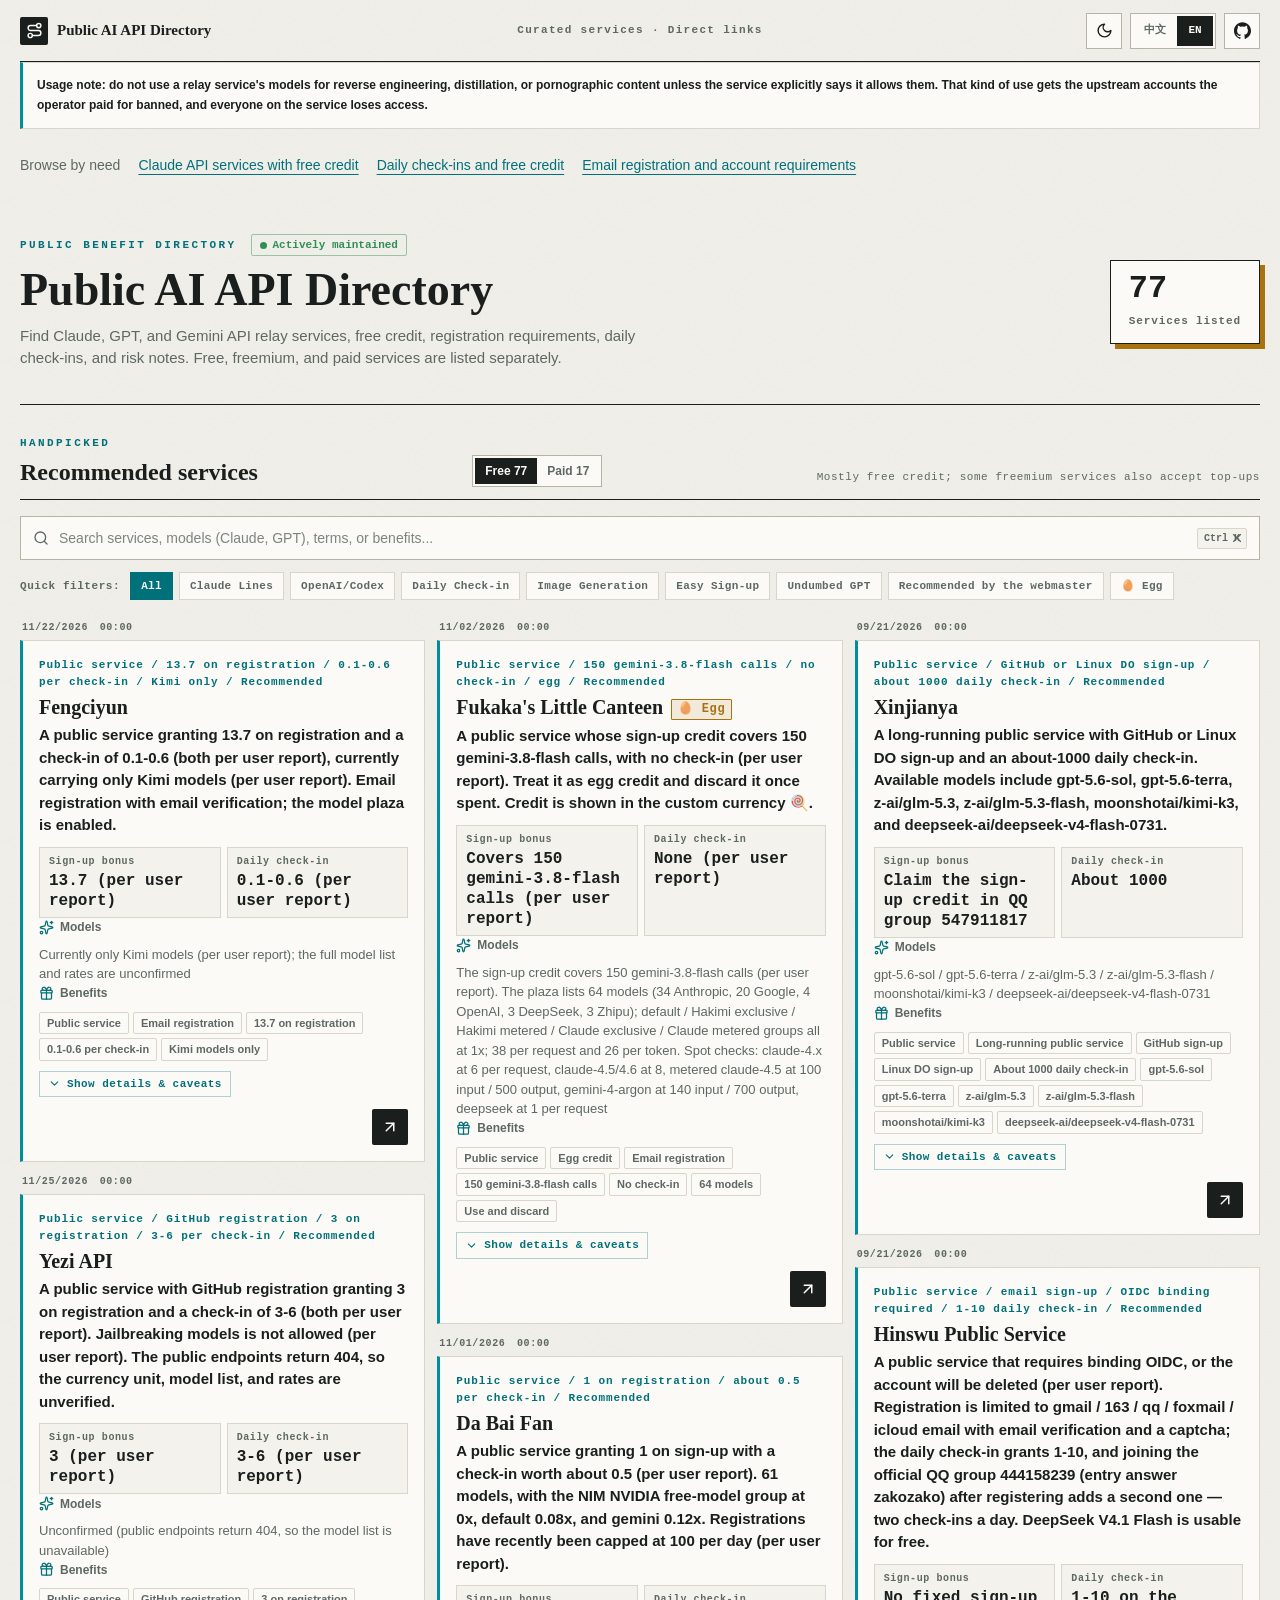
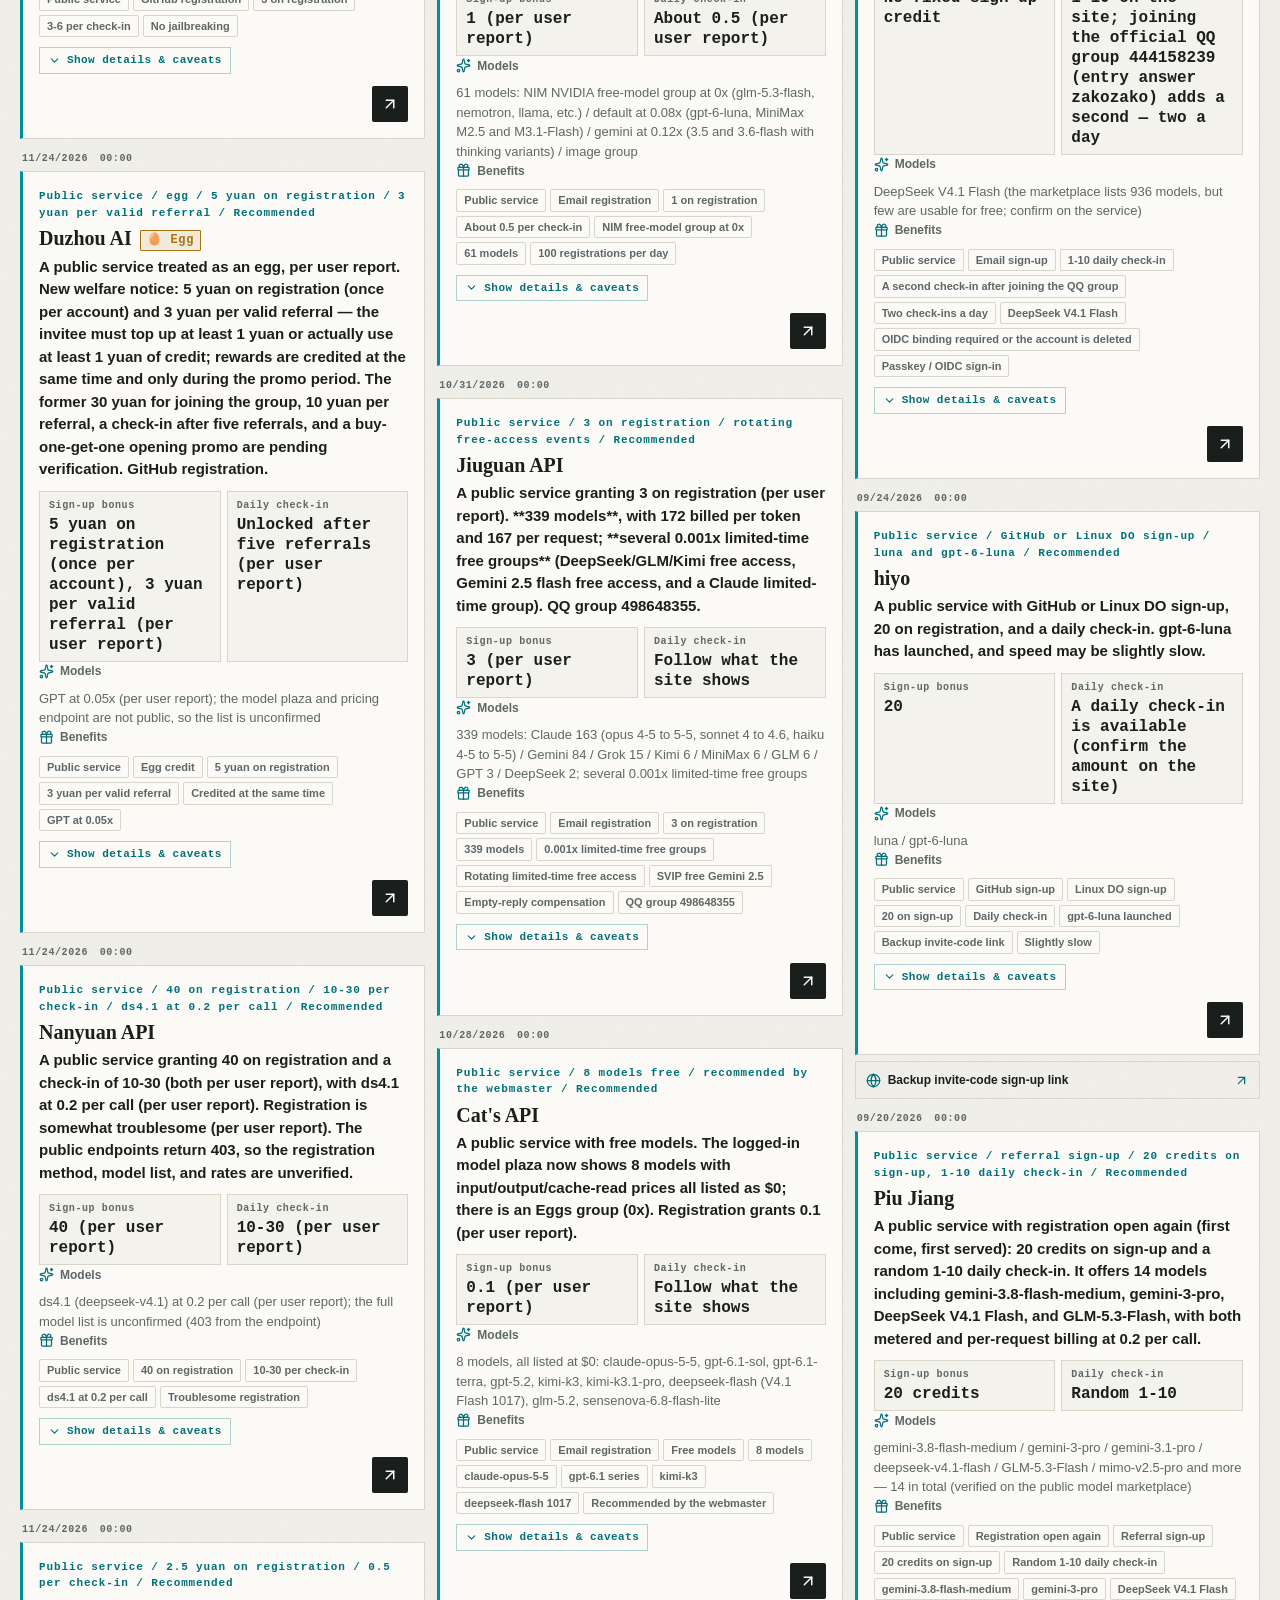
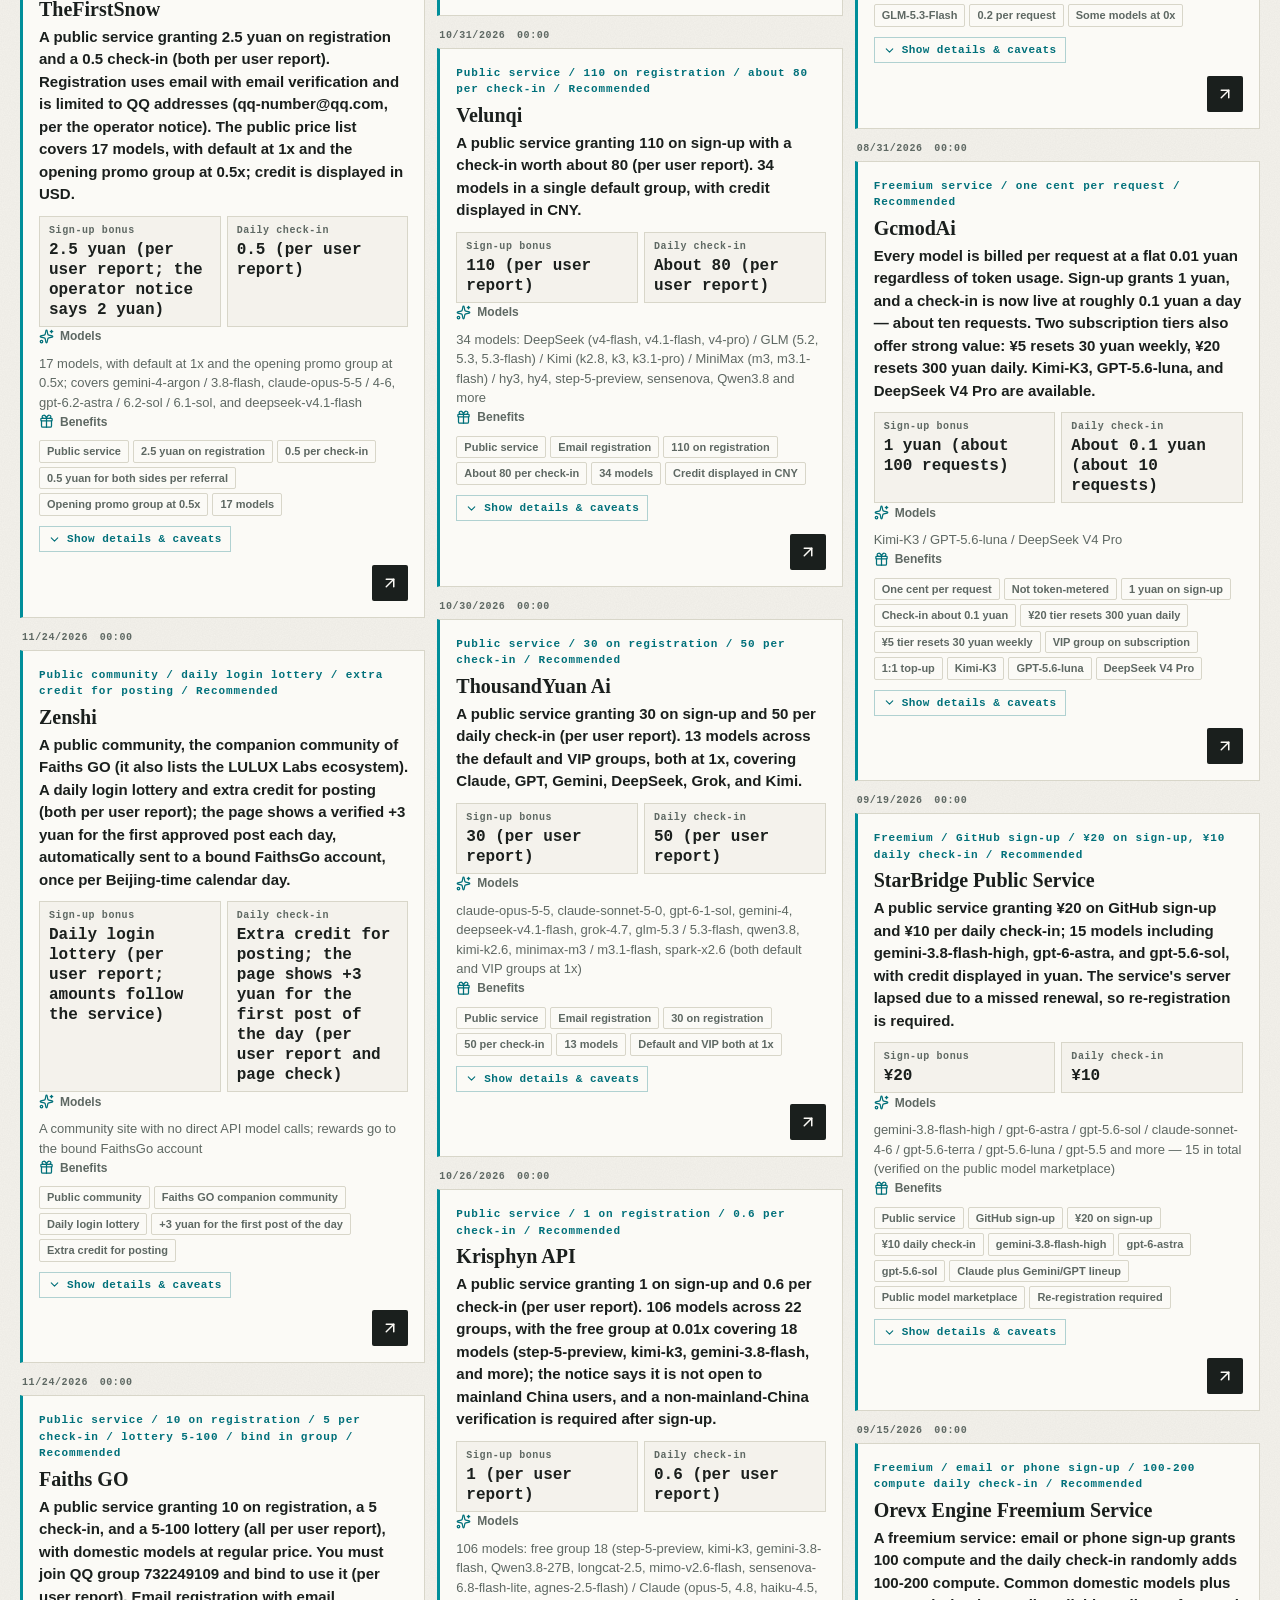
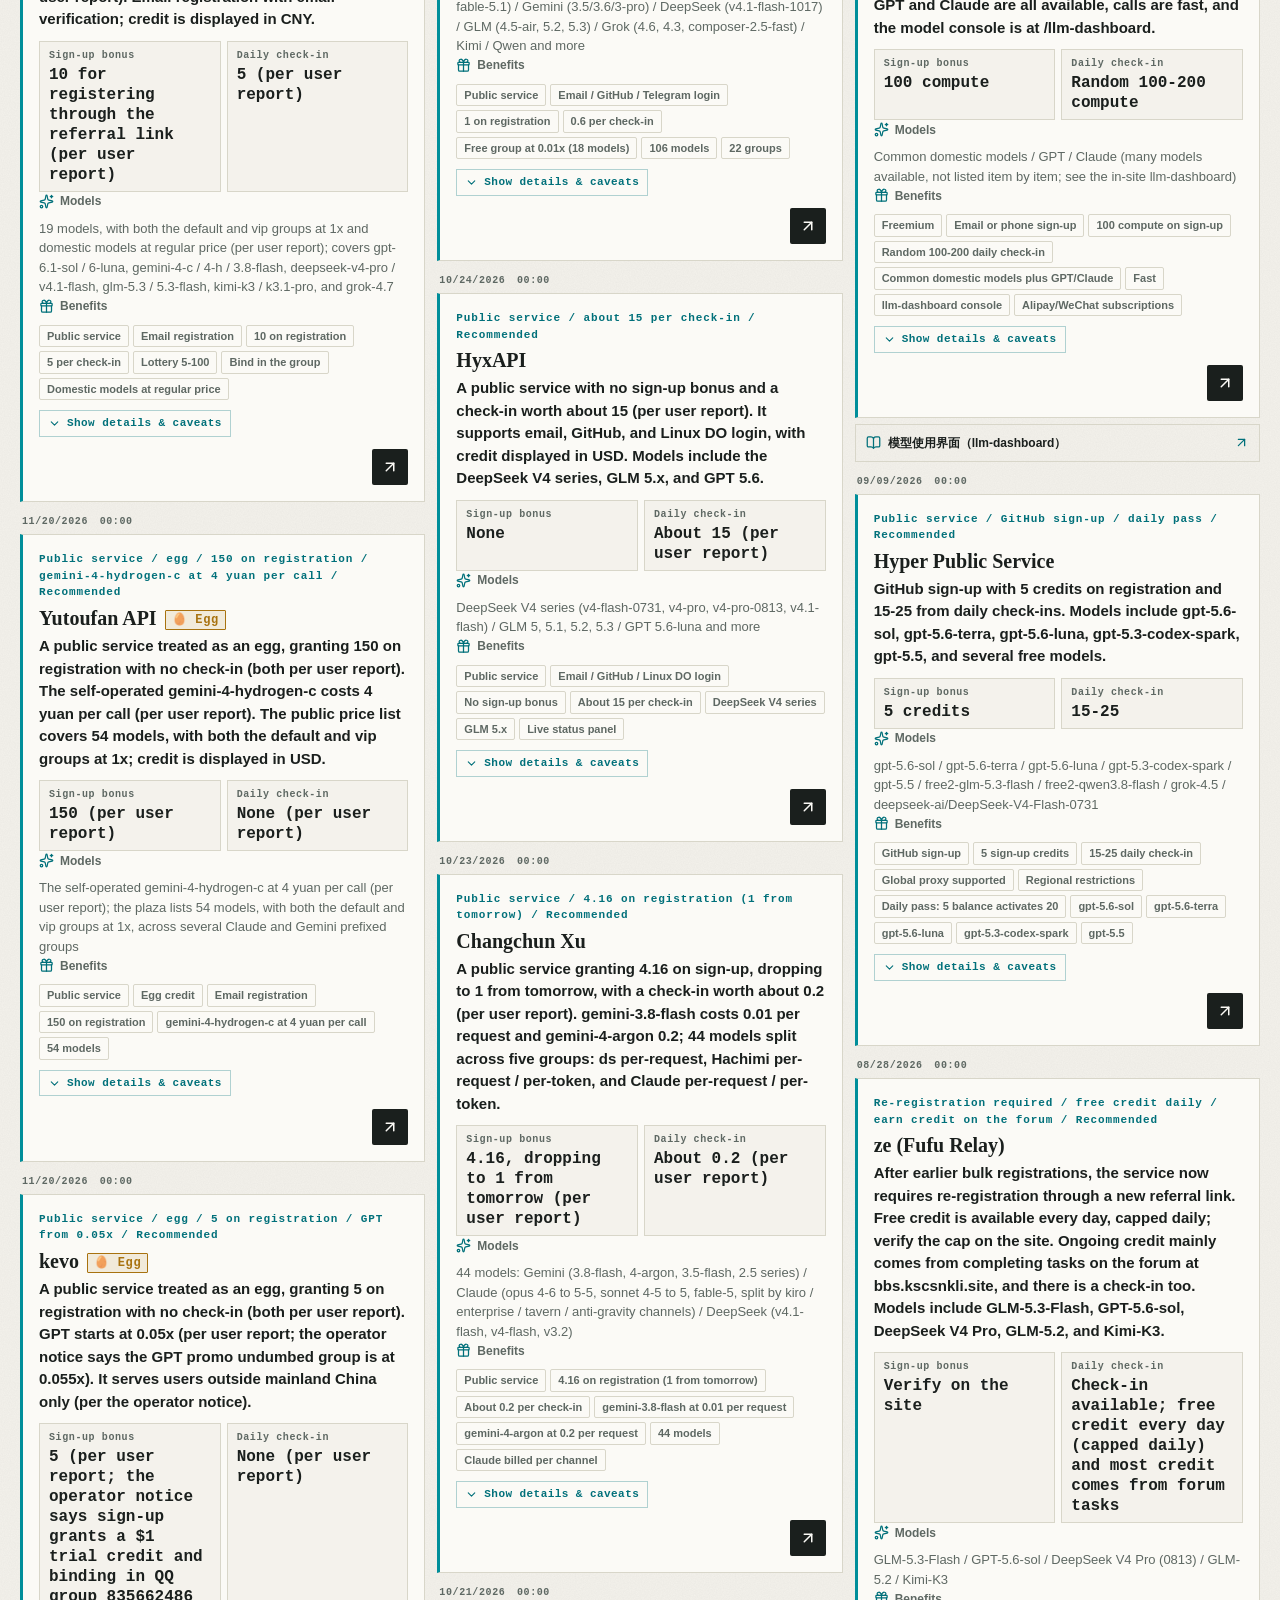
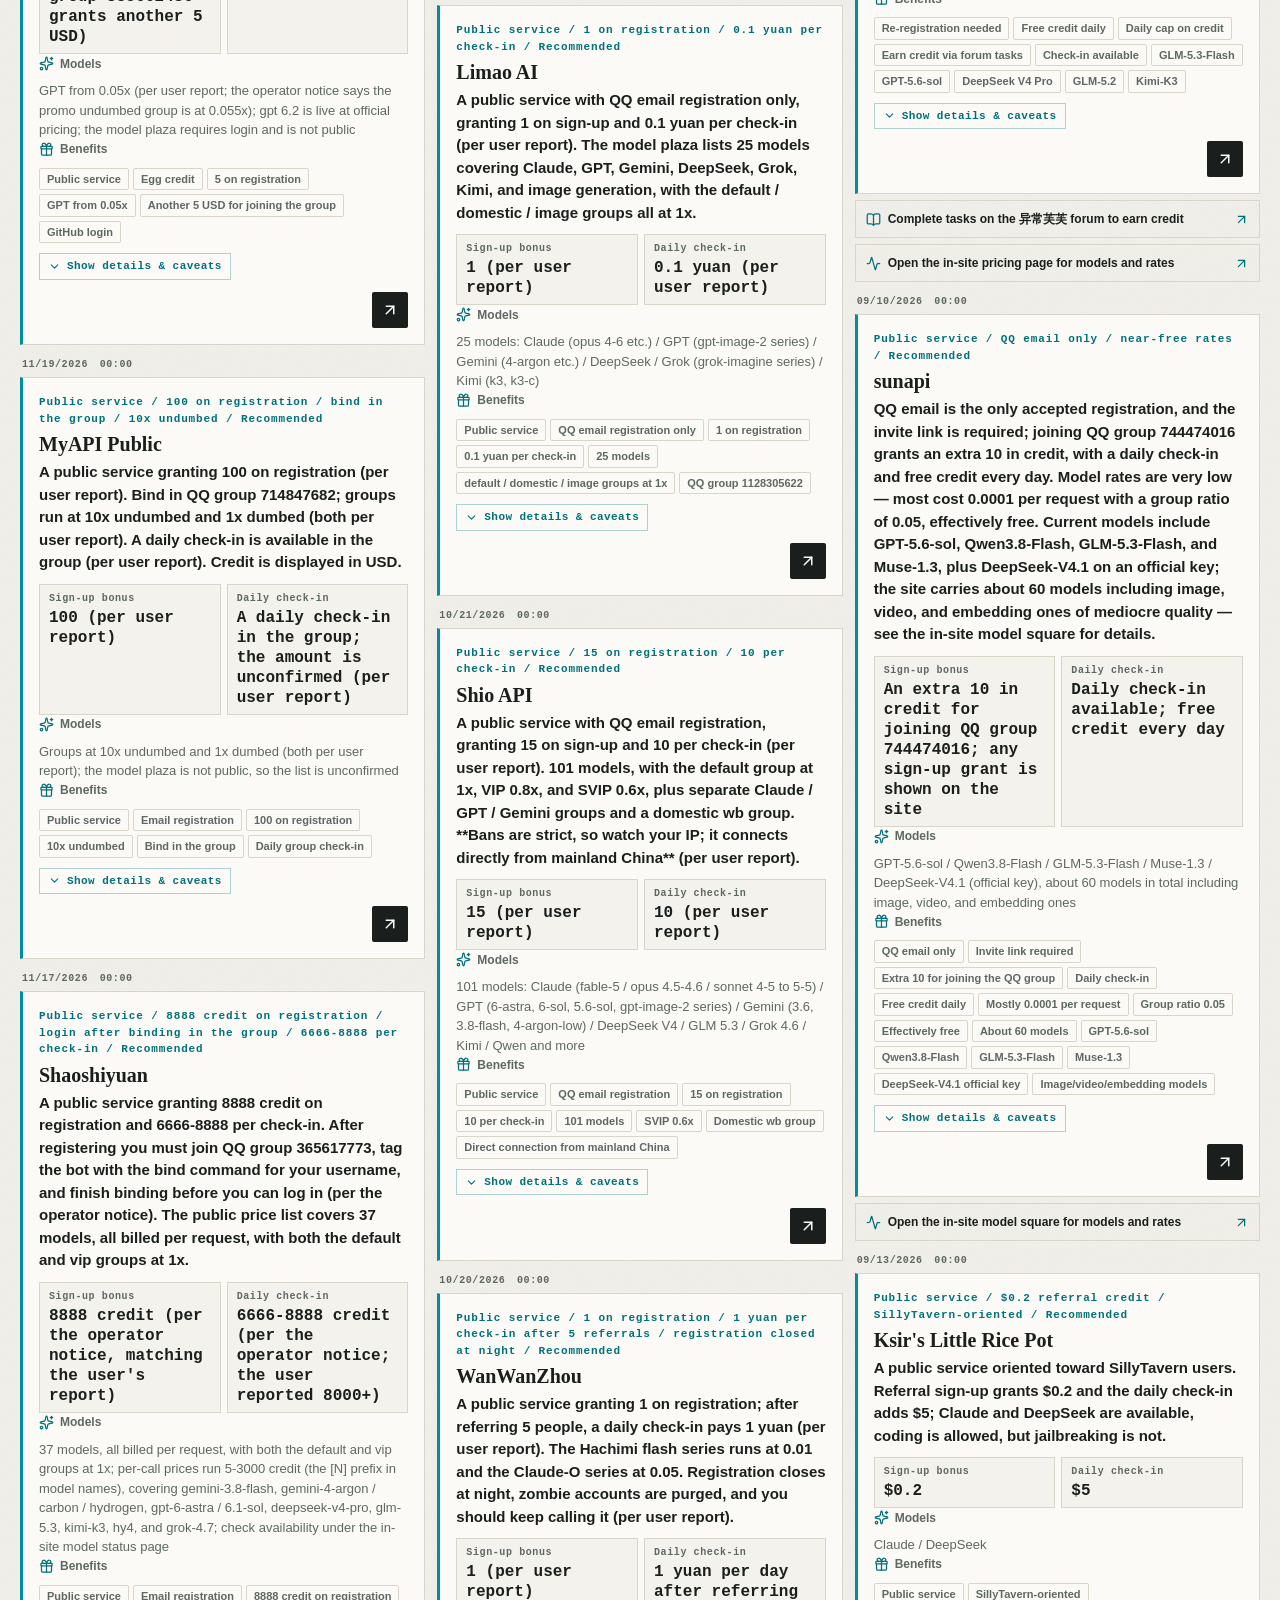
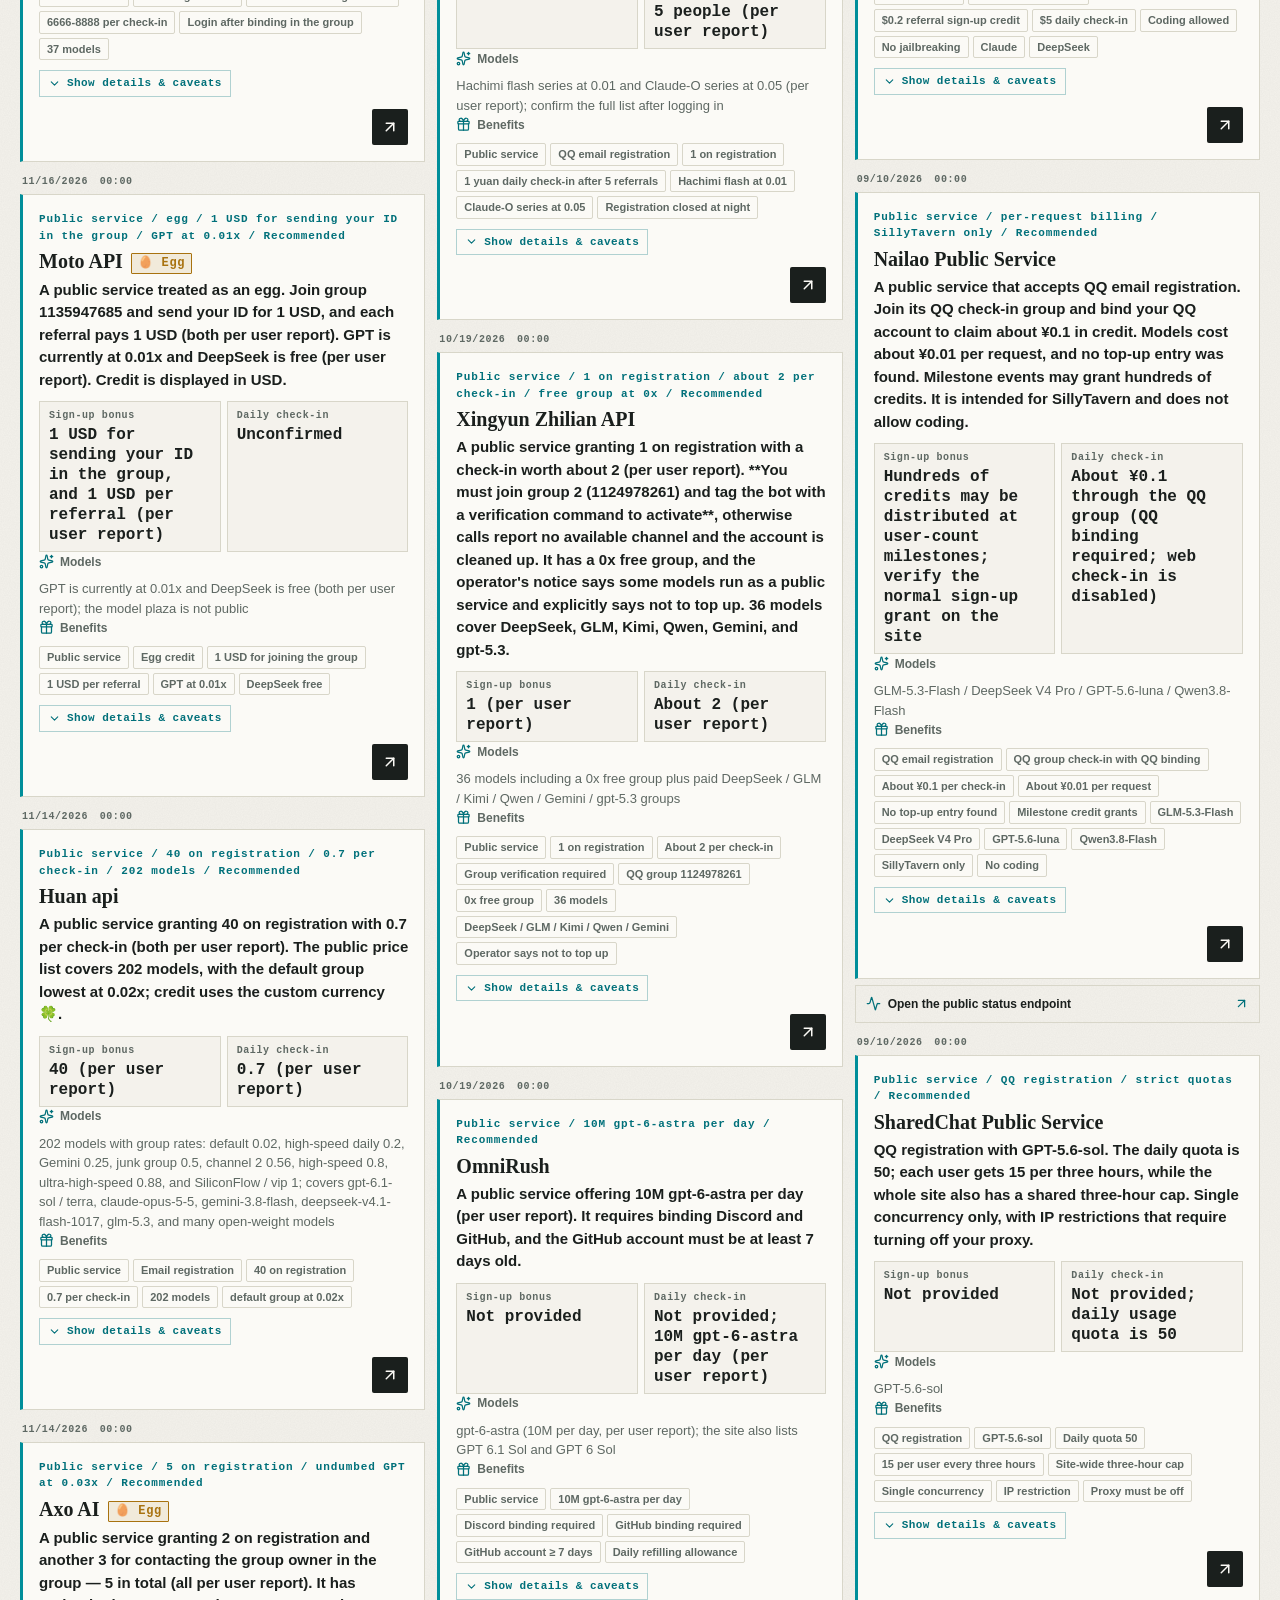
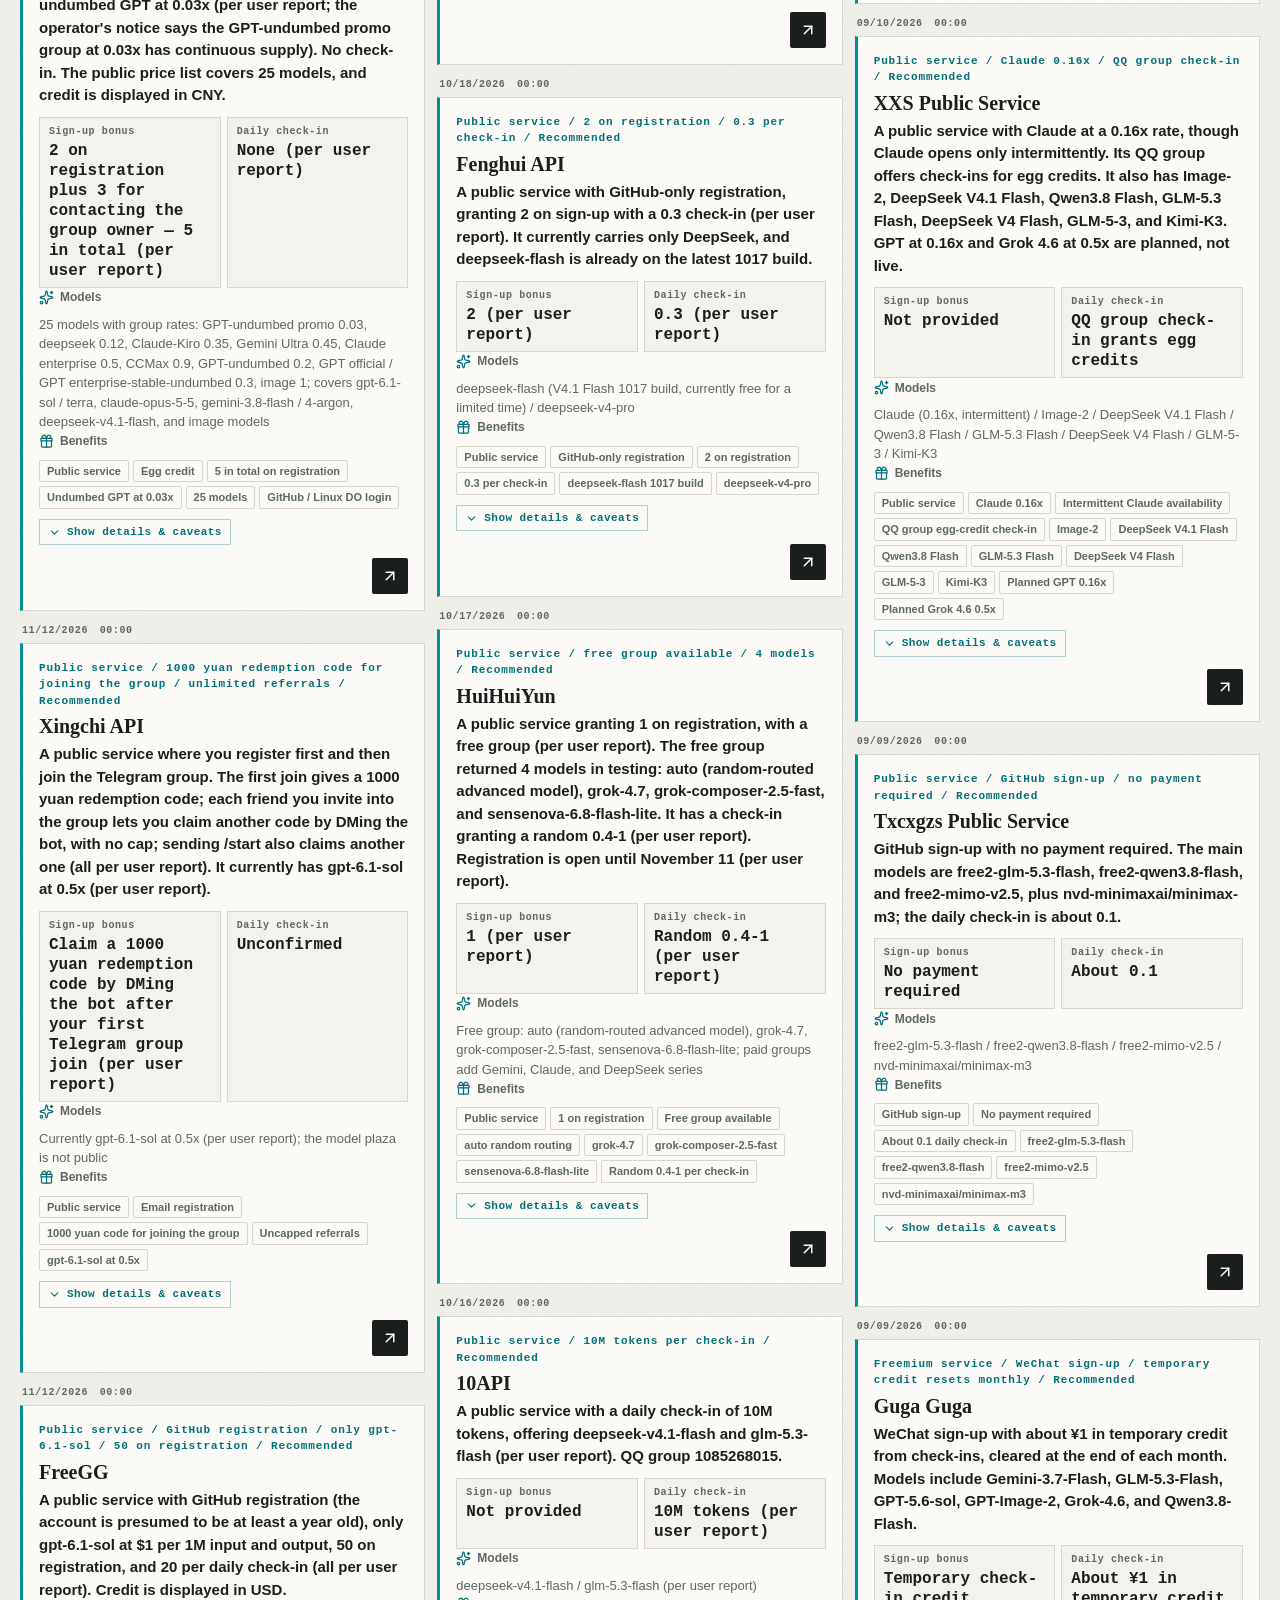
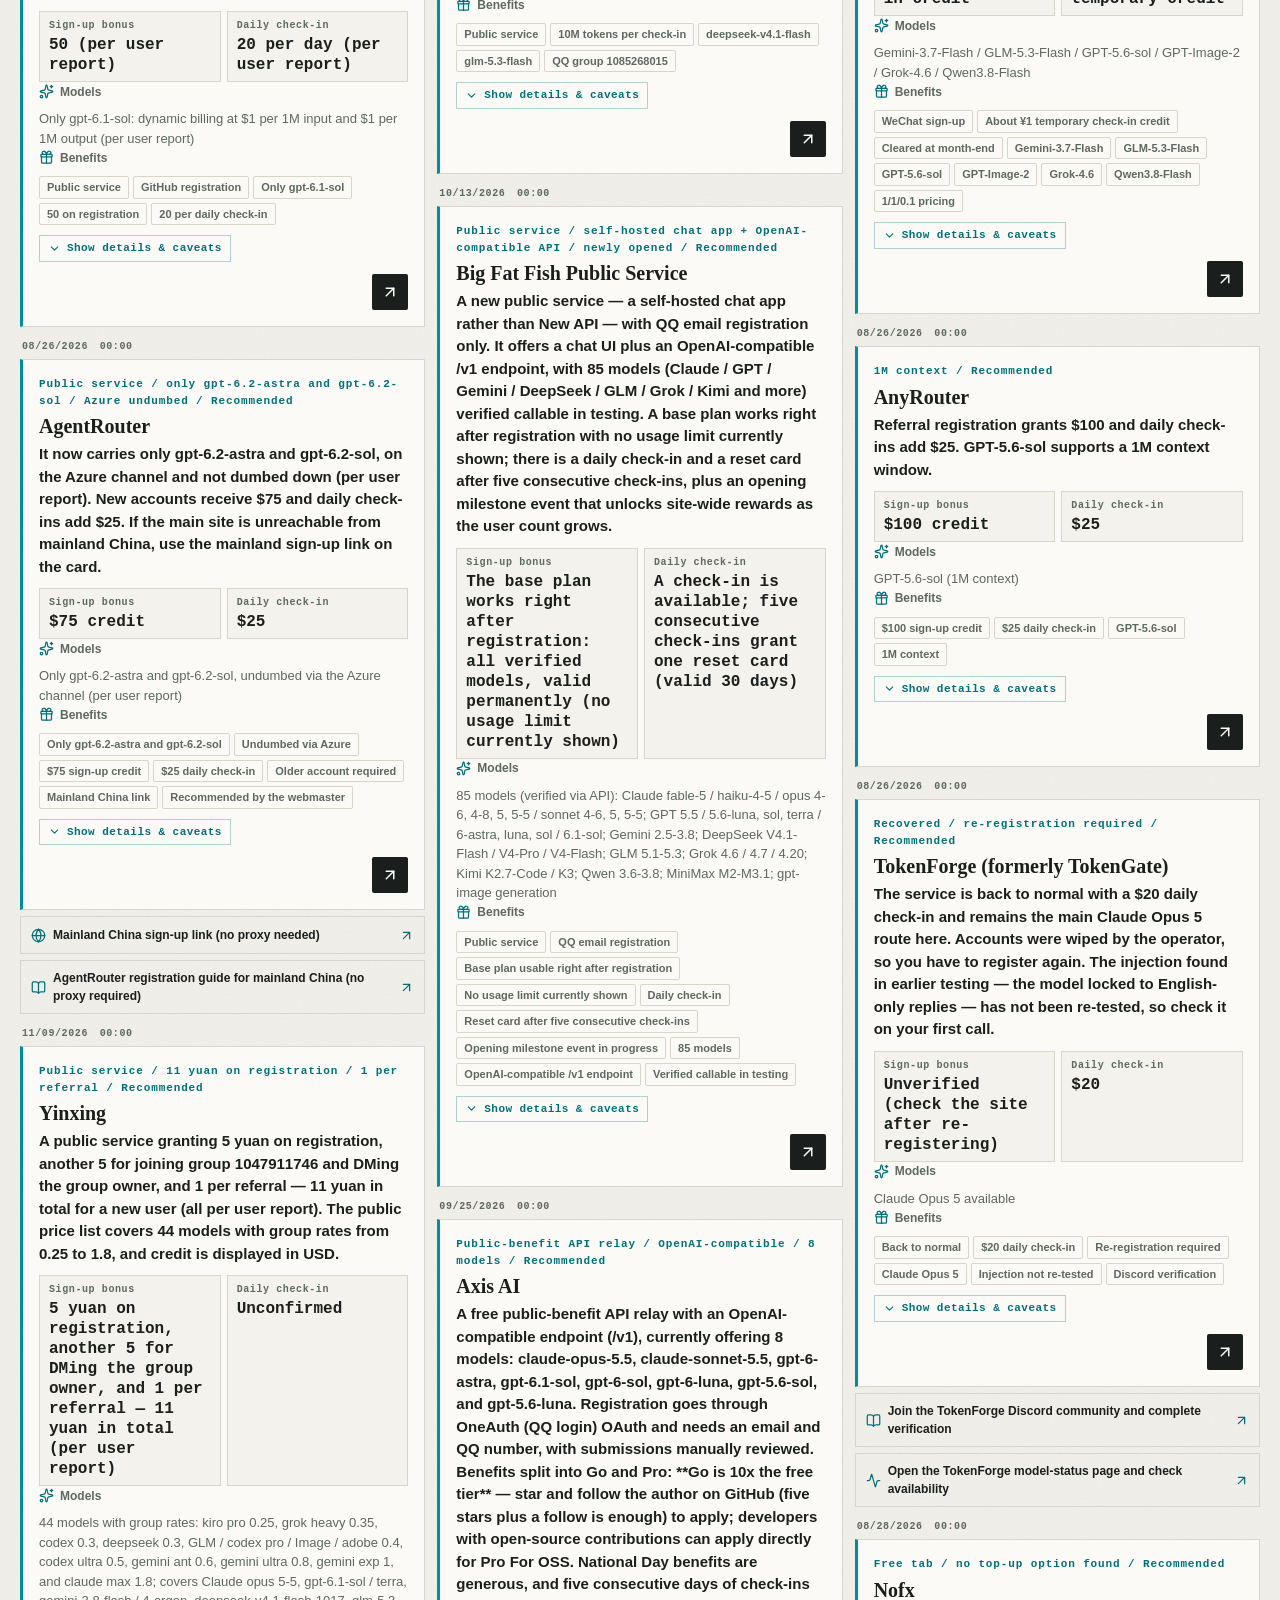
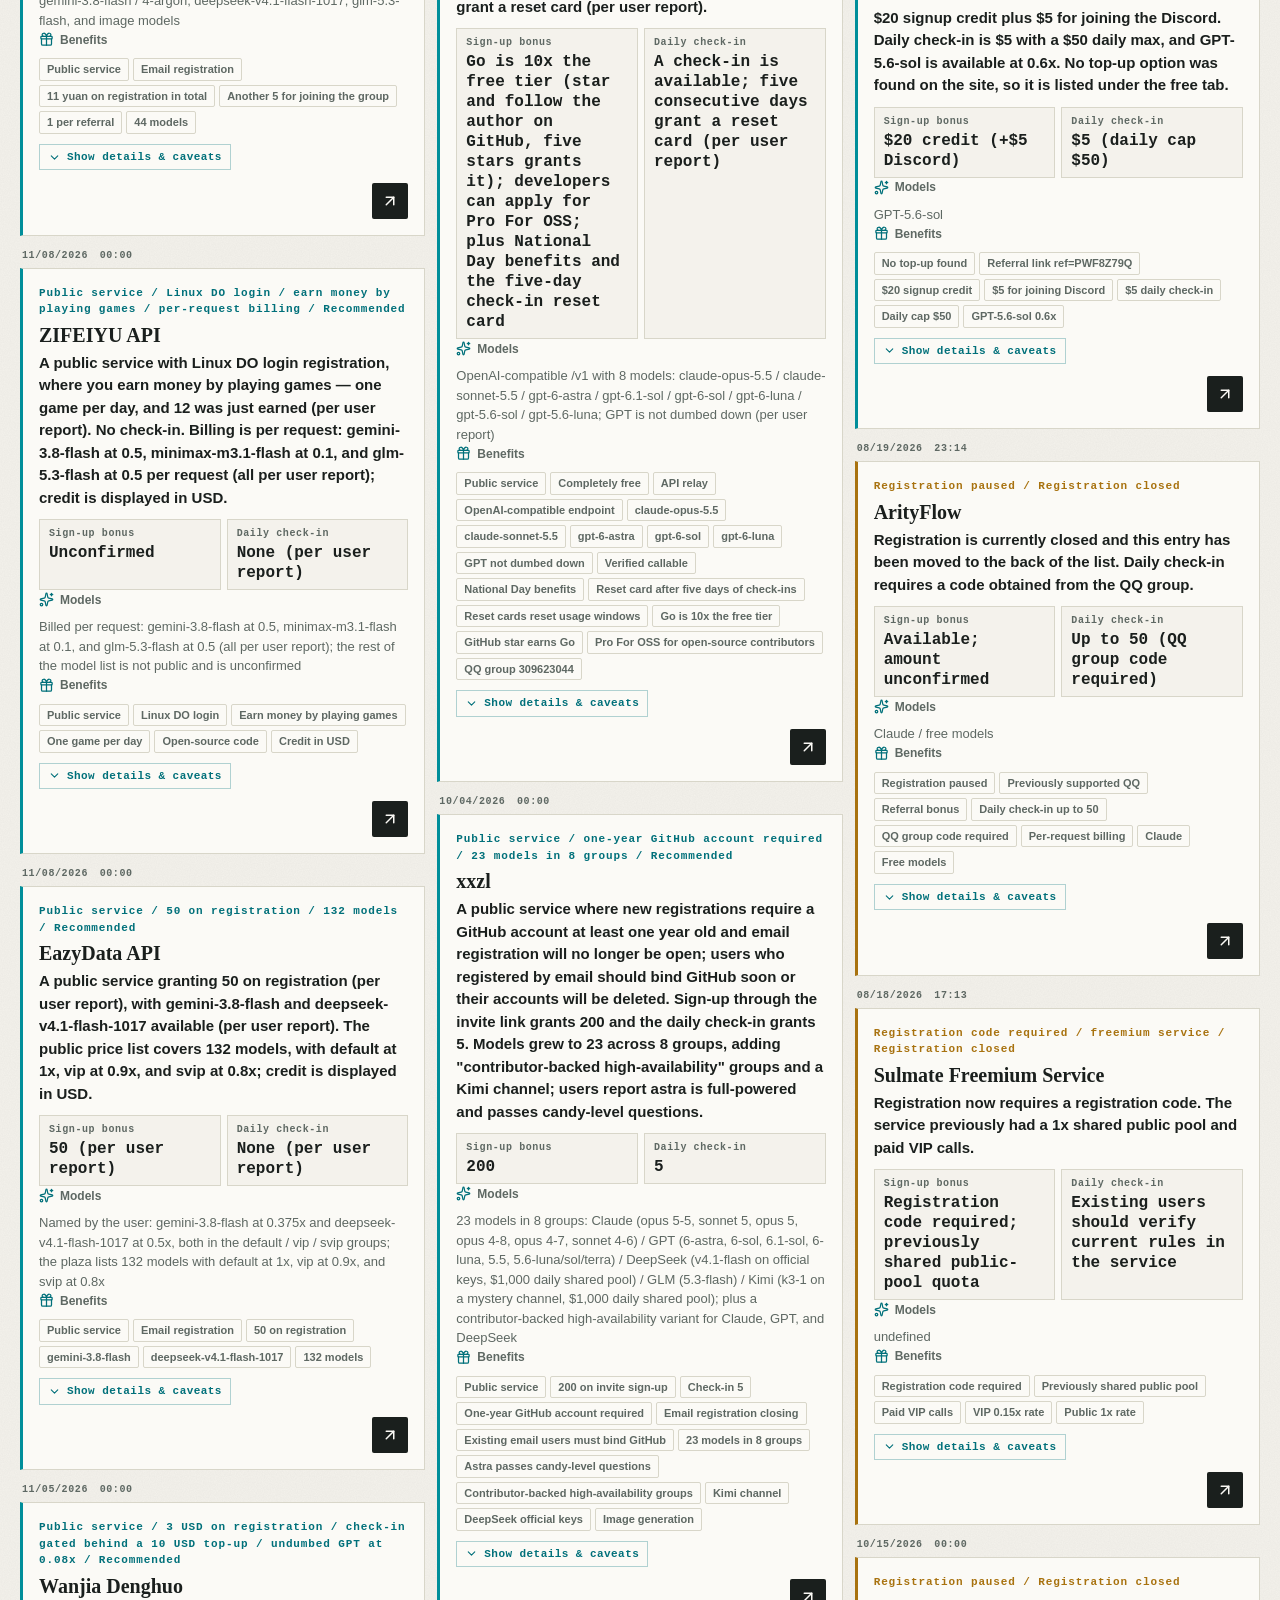
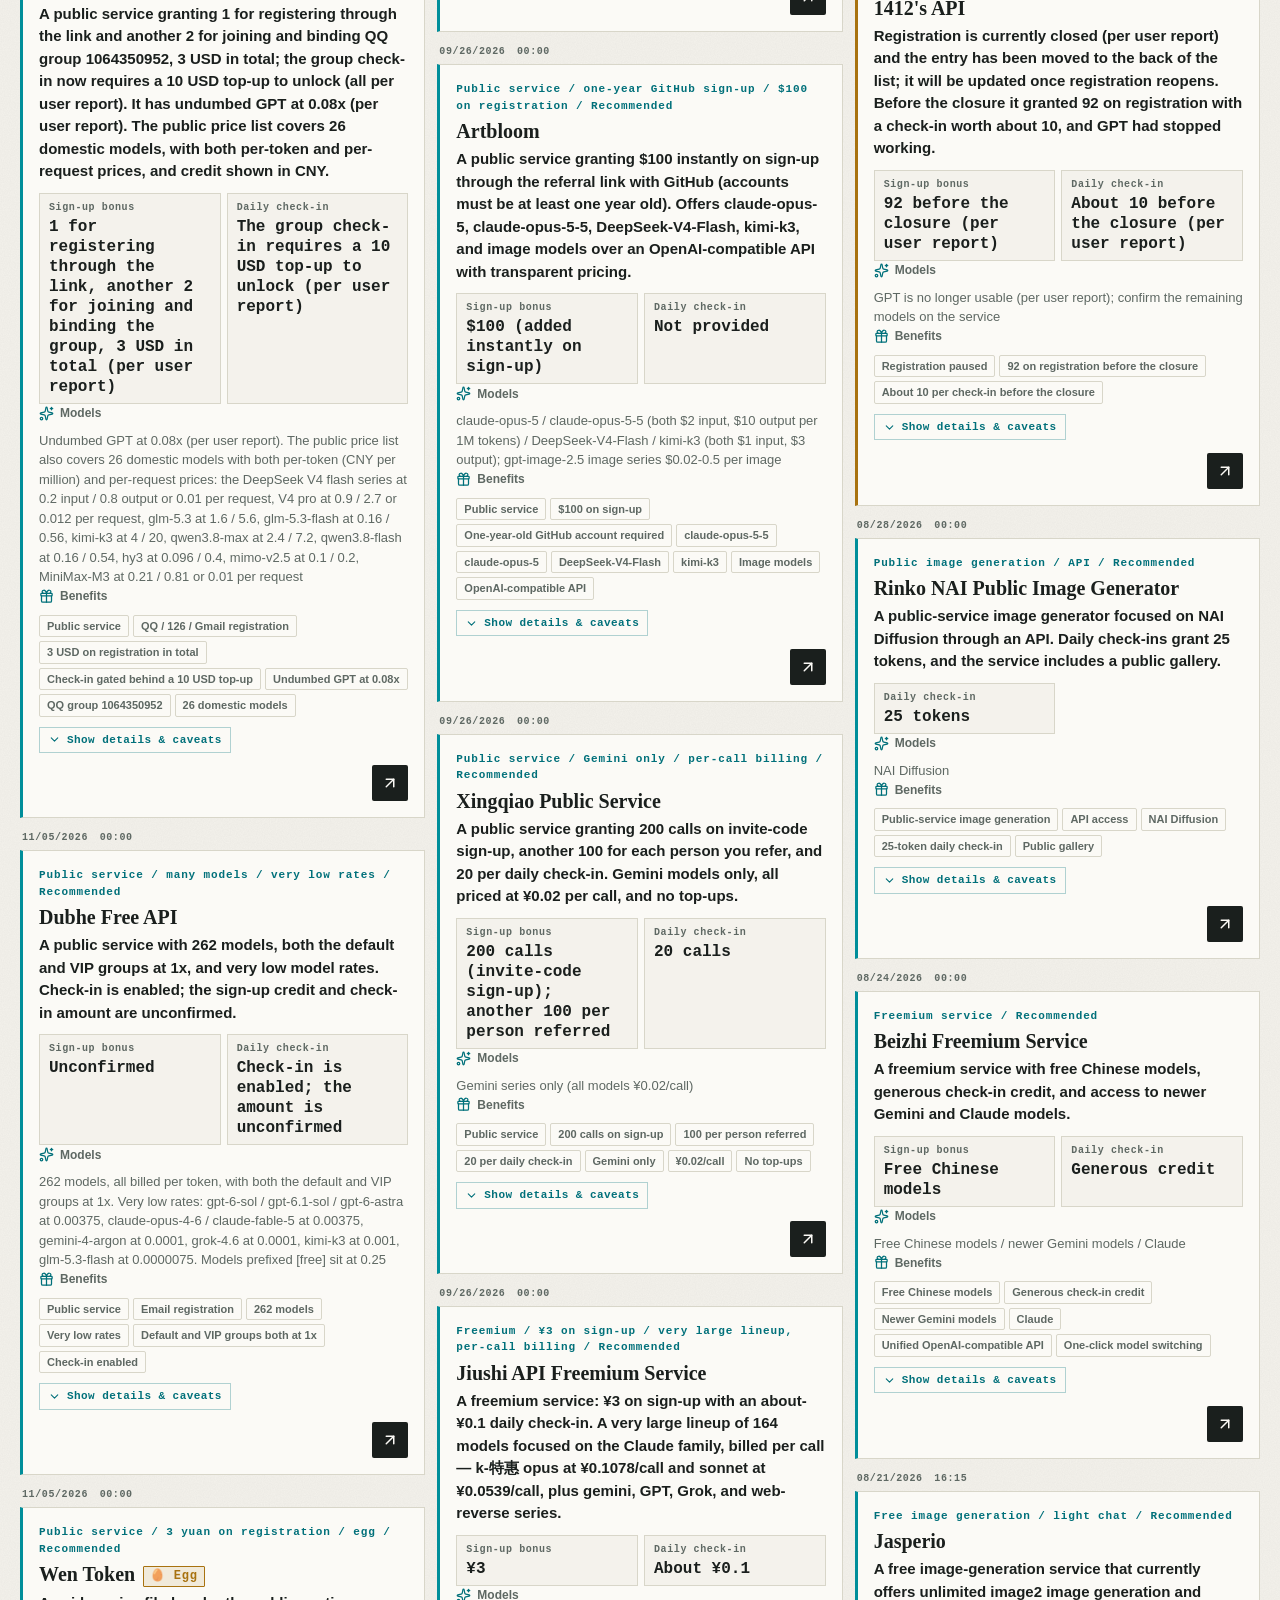
==== commit a016d636: "fix(directory): AgentRouter 恢复 Azure 不降智（模型仍只有两个）；渡舟AI 更新福利——注册送 5 刀、邀请有效用户送 3 刀" ====
--- a/en/index.html
+++ b/en/index.html
@@ -56,7 +56,7 @@
         document.head.appendChild(s);
       });
     </script>
-    <script src="/app.js?v=995bb10a" data-translations-src="/entry-translations.js?v=09537bea" defer></script>
+    <script src="/app.js?v=5e9f004d" data-translations-src="/entry-translations.js?v=047e10ad" defer></script>
     <script>
       (function() {
         try {
@@ -65,7 +65,7 @@
         } catch(e) {}
       })();
     </script>
-  <script type="application/ld+json" id="structured-data">{"@context":"https://schema.org","@type":"ItemList","name":"Free AI API Directory | Credits, Daily Check-ins and Relay Services","description":"Browse Claude, GPT, and Gemini API relay services with free credit, daily check-ins, registration requirements, model information, and risk notes. Includes free, freemium, and paid services.","url":"https://ytzzjx.github.io/en/","inLanguage":"en","numberOfItems":94,"itemListElement":[{"@type":"ListItem","position":1,"name":"Fengciyun","description":"A public service granting 13.7 on registration and a check-in of 0.1-0.6 (both per user report), currently carrying only Kimi models (per user report). Email registration with email verification; the model plaza is enabled.","url":"https://ezch.xydaim.cn/register?aff=2C2NQZ3PEQ7F"},{"@type":"ListItem","position":2,"name":"Yezi API","description":"A public service with GitHub registration granting 3 on registration and a check-in of 3-6 (both per user report). Jailbreaking models is not allowed (per user report). The public endpoints return 404, so the currency unit, model list, and rates are unverified.","url":"https://ai.yezi.help:2053/register?lottery_invite=b298cb1d22459ccfb2bbaddd218cb115f32605e9592f5b5275c5fa50f7da1207"},{"@type":"ListItem","position":3,"name":"Duzhou AI","description":"A public service, a big egg per user report: 5 on registration, 30 for joining the group (the operator says it will be sent the next morning), and 10 per referral; GPT at 0.05x, a check-in unlocked after five referrals, and a buy-one-get-one opening promo (all per user report). GitHub registration.","url":"https://duzhouai.ccwu.cc/register?aff=UXDLBD783ZYB"},{"@type":"ListItem","position":4,"name":"Nanyuan API","description":"A public service granting 40 on registration and a check-in of 10-30 (both per user report), with ds4.1 at 0.2 per call (per user report). Registration is somewhat troublesome (per user report). The public endpoints return 403, so the registration method, model list, and rates are unverified.","url":"https://api.nanyuanapi.com/sign-up?aff=iAy9"},{"@type":"ListItem","position":5,"name":"TheFirstSnow","description":"A public service granting 2.5 yuan on registration and a 0.5 check-in (both per user report). Registration uses email with email verification and is limited to QQ addresses (qq-number@qq.com, per the operator notice). The public price list covers 17 models, with default at 1x and the opening promo group at 0.5x; credit is displayed in USD.","url":"https://thefirstsnow.top/sign-up?aff=cUwo"},{"@type":"ListItem","position":6,"name":"Zenshi","description":"A public community, the companion community of Faiths GO (it also lists the LULUX Labs ecosystem). A daily login lottery and extra credit for posting (both per user report); the page shows a verified +3 yuan for the first approved post each day, automatically sent to a bound FaithsGo account, once per Beijing-time calendar day.","url":"https://zenshi.pages.dev/login?invite=HFB6B9DV&next=/forum"},{"@type":"ListItem","position":7,"name":"Faiths GO","description":"A public service granting 10 on registration, a 5 check-in, and a 5-100 lottery (all per user report), with domestic models at regular price. You must join QQ group 732249109 and bind to use it (per user report). Email registration with email verification; credit is displayed in CNY.","url":"https://faithsgo.pages.dev/?ref=LK1e"},{"@type":"ListItem","position":8,"name":"Yutoufan API","description":"A public service treated as an egg, granting 150 on registration with no check-in (both per user report). The self-operated gemini-4-hydrogen-c costs 4 yuan per call (per user report). The public price list covers 54 models, with both the default and vip groups at 1x; credit is displayed in USD.","url":"https://api.yutou.fun/sign-up?aff=Bzvp"},{"@type":"ListItem","position":9,"name":"kevo","description":"A public service treated as an egg, granting 5 on registration with no check-in (both per user report). GPT starts at 0.05x (per user report; the operator notice says the GPT promo undumbed group is at 0.055x). It serves users outside mainland China only (per the operator notice).","url":"https://ai.xiaowumin.top/sign-up?aff=bWUy"},{"@type":"ListItem","position":10,"name":"MyAPI Public","description":"A public service granting 100 on registration (per user report). Bind in QQ group 714847682; groups run at 10x undumbed and 1x dumbed (both per user report). A daily check-in is available in the group (per user report). Credit is displayed in USD.","url":"http://free.myaiapi.site:8080/register?aff=KNKXN62DPJ98"},{"@type":"ListItem","position":11,"name":"Shaoshiyuan","description":"A public service granting 8888 credit on registration and 6666-8888 per check-in. After registering you must join QQ group 365617773, tag the bot with the bind command for your username, and finish binding before you can log in (per the operator notice). The public price list covers 37 models, all billed per request, with both the default and vip groups at 1x.","url":"https://shaoshiyuan.xyz/sign-up?aff=asgD"},{"@type":"ListItem","position":12,"name":"Moto API","description":"A public service treated as an egg. Join group 1135947685 and send your ID for 1 USD, and each referral pays 1 USD (both per user report). GPT is currently at 0.01x and DeepSeek is free (per user report). Credit is displayed in USD.","url":"https://motoapi.com/sign-up?aff=JHXX"},{"@type":"ListItem","position":13,"name":"Huan api","description":"A public service granting 40 on registration with 0.7 per check-in (both per user report). The public price list covers 202 models, with the default group lowest at 0.02x; credit uses the custom currency 🍀.","url":"https://api.novalyte.cn/sign-up?aff=aLgj"},{"@type":"ListItem","position":14,"name":"Axo AI","description":"A public service granting 2 on registration and another 3 for contacting the group owner in the group — 5 in total (all per user report). It has undumbed GPT at 0.03x (per user report; the operator's notice says the GPT-undumbed promo group at 0.03x has continuous supply). No check-in. The public price list covers 25 models, and credit is displayed in CNY.","url":"https://axoai.cc/sign-up?aff=QDqX"},{"@type":"ListItem","position":15,"name":"Xingchi API","description":"A public service where you register first and then join the Telegram group. The first join gives a 1000 yuan redemption code; each friend you invite into the group lets you claim another code by DMing the bot, with no cap; sending /start also claims another one (all per user report). It currently has gpt-6.1-sol at 0.5x (per user report).","url":"https://xingchiapi.com/register?aff=6F9G3HF4B8W6"},{"@type":"ListItem","position":16,"name":"FreeGG","description":"A public service with GitHub registration (the account is presumed to be at least a year old), only gpt-6.1-sol at $1 per 1M input and output, 50 on registration, and 20 per daily check-in (all per user report). Credit is displayed in USD.","url":"https://freegg.app/sign-up?aff=Ynwv"},{"@type":"ListItem","position":17,"name":"AgentRouter","description":"It now carries only gpt-6.2-astra and gpt-6.2-sol (per user report). New accounts receive $75 and daily check-ins add $25. If the main site is unreachable from mainland China, use the mainland sign-up link on the card.","url":"https://agentrouter.org/register?aff=i3Xz"},{"@type":"ListItem","position":18,"name":"Yinxing","description":"A public service granting 5 yuan on registration, another 5 for joining group 1047911746 and DMing the group owner, and 1 per referral — 11 yuan in total for a new user (all per user report). The public price list covers 44 models with group rates from 0.25 to 1.8, and credit is displayed in USD.","url":"https://open.taikoapi.com/sign-up?aff=3dBN"},{"@type":"ListItem","position":19,"name":"ZIFEIYU API","description":"A public service with Linux DO login registration, where you earn money by playing games — one game per day, and 12 was just earned (per user report). No check-in. Billing is per request: gemini-3.8-flash at 0.5, minimax-m3.1-flash at 0.1, and glm-5.3-flash at 0.5 per request (all per user report); credit is displayed in USD.","url":"https://ai.112102.xyz/sign-up?aff=94cf"},{"@type":"ListItem","position":20,"name":"EazyData API","description":"A public service granting 50 on registration (per user report), with gemini-3.8-flash and deepseek-v4.1-flash-1017 available (per user report). The public price list covers 132 models, with default at 1x, vip at 0.9x, and svip at 0.8x; credit is displayed in USD.","url":"https://eazydata.org/sign-up?aff=goIo"},{"@type":"ListItem","position":21,"name":"Wanjia Denghuo","description":"A public service granting 1 for registering through the link and another 2 for joining and binding QQ group 1064350952, 3 USD in total; the group check-in now requires a 10 USD top-up to unlock (all per user report). It has undumbed GPT at 0.08x (per user report). The public price list covers 26 domestic models, with both per-token and per-request prices, and credit shown in CNY.","url":"https://wjapi.vip/register?aff=ZJFB7ZVSEMYJ"},{"@type":"ListItem","position":22,"name":"Dubhe Free API","description":"A public service with 262 models, both the default and VIP groups at 1x, and very low model rates. Check-in is enabled; the sign-up credit and check-in amount are unconfirmed.","url":"https://ai.skill.wales/sign-up?aff=jqc8"},{"@type":"ListItem","position":23,"name":"Wen Token","description":"A paid service filed under the public section as an egg, granting 3 yuan on sign-up with no check-in (per user report). Only use gemini-3.8-flash at 0.0035 per call and gemini-4-argon-count at 0.08 per call; do not use the other models.","url":"https://api.wentoken.si/sign-up?aff=HMTK"},{"@type":"ListItem","position":24,"name":"API Zhinu","description":"A paid service and the current main pick (per user report). GPT context is not billed at double. Double-11 promo: 0.01x fully undumbed GPT with a 95% cache hit and a 1-second time to first token, and the group is open right now (per user report), through 23:59 on November 11. No sign-up credit.","url":"https://ai.apizn.com/sign-up?aff=AFT4"},{"@type":"ListItem","position":25,"name":"Jasper","description":"A public service with many free models (per user report). 149 models, with the Unlimited group at 0x (59 models) and the Free group at 0.01x (9 models). Credit is shown in the custom currency ✦.","url":"https://api.yjs.im/sign-up?aff=5uGC"},{"@type":"ListItem","position":26,"name":"Fukaka's Little Canteen","description":"A public service whose sign-up credit covers 150 gemini-3.8-flash calls, with no check-in (per user report). Treat it as egg credit and discard it once spent. Credit is shown in the custom currency 🍭.","url":"https://api.fuka.win/sign-up?aff=Erxa"},{"@type":"ListItem","position":27,"name":"Da Bai Fan","description":"A public service granting 1 on sign-up with a check-in worth about 0.5 (per user report). 61 models, with the NIM NVIDIA free-model group at 0x, default 0.08x, and gemini 0.12x. Registrations have recently been capped at 100 per day (per user report).","url":"https://newapi.hkkkj.qzz.io/sign-up?aff=SrUj"},{"@type":"ListItem","position":28,"name":"tntapi","description":"A paid service at 0.07x with a 90% cache hit and undumbed GPT across the board (per user report).","url":"https://tntapi.com/register?aff=YEHKYD842LNC"},{"@type":"ListItem","position":29,"name":"Menghuan API","description":"A paid service at 0.08x with an 80% cache hit and undumbed GPT across the board (per user report).","url":"https://mhapi.net/register?aff=MPFATHYUYACF"},{"@type":"ListItem","position":30,"name":"beiluoxi","description":"A paid service with GPT at 0.07x, undumbed (per user report).","url":"https://beiluoxi.ccwu.cc/register?aff=EKZSES6FNVPX"},{"@type":"ListItem","position":31,"name":"Jiuguan API","description":"A public service granting 3 on registration (per user report). **339 models**, with 172 billed per token and 167 per request; **several 0.001x limited-time free groups** (DeepSeek/GLM/Kimi free access, Gemini 2.5 flash free access, and a Claude limited-time group). QQ group 498648355.","url":"https://jiuguan.cloud/sign-up?aff=PvxS"},{"@type":"ListItem","position":32,"name":"Cat's API","description":"A public service with free models. The logged-in model plaza now shows 8 models with input/output/cache-read prices all listed as $0; there is an Eggs group (0x). Registration grants 0.1 (per user report).","url":"https://www.catpawrouter.com/sign-up?aff=YugA"},{"@type":"ListItem","position":33,"name":"Velunqi","description":"A public service granting 110 on sign-up with a check-in worth about 80 (per user report). 34 models in a single default group, with credit displayed in CNY.","url":"https://velunqi.asia/sign-up?aff=EHhE"},{"@type":"ListItem","position":34,"name":"ThousandYuan Ai","description":"A public service granting 30 on sign-up and 50 per daily check-in (per user report). 13 models across the default and VIP groups, both at 1x, covering Claude, GPT, Gemini, DeepSeek, Grok, and Kimi.","url":"https://api.thousandyuan.dpdns.org/sign-up?aff=vDuG"},{"@type":"ListItem","position":35,"name":"Qiudaoyu","description":"A paid tavern-oriented service granting 2.5 on registration with no check-in (per user report). The highlight is argon at 0.02 per request (per user report).","url":"https://qiudaoy.com/sign-up?aff=V9zw"},{"@type":"ListItem","position":36,"name":"Krisphyn API","description":"A public service granting 1 on sign-up and 0.6 per check-in (per user report). 106 models across 22 groups, with the free group at 0.01x covering 18 models (step-5-preview, kimi-k3, gemini-3.8-flash, and more); the notice says it is not open to mainland China users, and a non-mainland-China verification is required after sign-up.","url":"https://api.krisphyn.cc/sign-up?aff=RHNm"},{"@type":"ListItem","position":37,"name":"HyxAPI","description":"A public service with no sign-up bonus and a check-in worth about 15 (per user report). It supports email, GitHub, and Linux DO login, with credit displayed in USD. Models include the DeepSeek V4 series, GLM 5.x, and GPT 5.6.","url":"https://hyxware.com/auth?mode=register&aff=iSln"},{"@type":"ListItem","position":38,"name":"Changchun Xu","description":"A public service granting 4.16 on sign-up, dropping to 1 from tomorrow, with a check-in worth about 0.2 (per user report). gemini-3.8-flash costs 0.01 per request and gemini-4-argon 0.2; 44 models split across five groups: ds per-request, Hachimi per-request / per-token, and Claude per-request / per-token.","url":"https://changchunxu.xyz/sign-up?aff=YRjX"},{"@type":"ListItem","position":39,"name":"Limao AI","description":"A public service with QQ email registration only, granting 1 on sign-up and 0.1 yuan per check-in (per user report). The model plaza lists 25 models covering Claude, GPT, Gemini, DeepSeek, Grok, Kimi, and image generation, with the default / domestic / image groups all at 1x.","url":"https://limao-api.com/sign-up?aff=QKlJ"},{"@type":"ListItem","position":40,"name":"Shio API","description":"A public service with QQ email registration, granting 15 on sign-up and 10 per check-in (per user report). 101 models, with the default group at 1x, VIP 0.8x, and SVIP 0.6x, plus separate Claude / GPT / Gemini groups and a domestic wb group. **Bans are strict, so watch your IP; it connects directly from mainland China** (per user report).","url":"https://api.203236.xyz/sign-up"},{"@type":"ListItem","position":41,"name":"WanWanZhou","description":"A public service granting 1 on registration; after referring 5 people, a daily check-in pays 1 yuan (per user report). The Hachimi flash series runs at 0.01 and the Claude-O series at 0.05. Registration closes at night, zombie accounts are purged, and you should keep calling it (per user report).","url":"https://wanwanzhou.top/register?aff=E44252EBQGS2"},{"@type":"ListItem","position":42,"name":"Xingyun Zhilian API","description":"A public service granting 1 on registration with a check-in worth about 2 (per user report). **You must join group 2 (1124978261) and tag the bot with a verification command to activate**, otherwise calls report no available channel and the account is cleaned up. It has a 0x free group, and the operator's notice says some models run as a public service and explicitly says not to top up. 36 models cover DeepSeek, GLM, Kimi, Qwen, Gemini, and gpt-5.3.","url":"https://api.xincloud.top/sign-up?aff=YOv3"},{"@type":"ListItem","position":43,"name":"OmniRush","description":"A public service offering 10M gpt-6-astra per day (per user report). It requires binding Discord and GitHub, and the GitHub account must be at least 7 days old.","url":"https://omnirush.ai/console?ref=SUS3JHD9"},{"@type":"ListItem","position":44,"name":"Fenghui API","description":"A public service with GitHub-only registration, granting 2 on sign-up with a 0.3 check-in (per user report). It currently carries only DeepSeek, and deepseek-flash is already on the latest 1017 build.","url":"https://api.huidev.com/sign-up?aff=SPqL"},{"@type":"ListItem","position":45,"name":"HuiHuiYun","description":"A public service granting 1 on registration, with a free group (per user report). The free group returned 4 models in testing: auto (random-routed advanced model), grok-4.7, grok-composer-2.5-fast, and sensenova-6.8-flash-lite. It has a check-in granting a random 0.4-1 (per user report). Registration is open until November 11 (per user report).","url":"https://api.huihuiyun.top/register?aff=AHAL3TAU466P"},{"@type":"ListItem","position":46,"name":"10API","description":"A public service with a daily check-in of 10M tokens, offering deepseek-v4.1-flash and glm-5.3-flash (per user report). QQ group 1085268015.","url":"https://nextapi.store/login?inv=INVY5KXY1ZN"},{"@type":"ListItem","position":47,"name":"Big Fat Fish Public Service","description":"A new public service — a self-hosted chat app rather than New API — with QQ email registration only. It offers a chat UI plus an OpenAI-compatible /v1 endpoint, with 85 models (Claude / GPT / Gemini / DeepSeek / GLM / Grok / Kimi and more) verified callable in testing. A base plan works right after registration with no usage limit currently shown; there is a daily check-in and a reset card after five consecutive check-ins, plus an opening milestone event that unlocks site-wide rewards as the user count grows.","url":"https://arc.103-121-95-72.sslip.io/register?invite=XXPSNBJP"},{"@type":"ListItem","position":48,"name":"Axis AI","description":"A free public-benefit API relay with an OpenAI-compatible endpoint (/v1), currently offering 8 models: claude-opus-5.5, claude-sonnet-5.5, gpt-6-astra, gpt-6.1-sol, gpt-6-sol, gpt-6-luna, gpt-5.6-sol, and gpt-5.6-luna. Registration goes through OneAuth (QQ login) OAuth and needs an email and QQ number, with submissions manually reviewed. Benefits split into Go and Pro: **Go is 10x the free tier** — star and follow the author on GitHub (five stars plus a follow is enough) to apply; developers with open-source contributions can apply directly for Pro For OSS. National Day benefits are generous, and five consecutive days of check-ins grant a reset card (per user report).","url":"https://ai.onyxaxis.org/register?invite=AMMRWZ5P"},{"@type":"ListItem","position":49,"name":"xxzl","description":"A public service where new registrations require a GitHub account at least one year old and email registration will no longer be open; users who registered by email should bind GitHub soon or their accounts will be deleted. Sign-up through the invite link grants 200 and the daily check-in grants 5. Models grew to 23 across 8 groups, adding \"contributor-backed high-availability\" groups and a Kimi channel; users report astra is full-powered and passes candy-level questions.","url":"https://ai.1tim.com/sign-up?aff=TyKU"},{"@type":"ListItem","position":50,"name":"Artbloom","description":"A public service granting $100 instantly on sign-up through the referral link with GitHub (accounts must be at least one year old). Offers claude-opus-5, claude-opus-5-5, DeepSeek-V4-Flash, kimi-k3, and image models over an OpenAI-compatible API with transparent pricing.","url":"https://api.artbloom.tech/signup?ref=564I5GN2SY"},{"@type":"ListItem","position":51,"name":"Xingqiao Public Service","description":"A public service granting 200 calls on invite-code sign-up, another 100 for each person you refer, and 20 per daily check-in. Gemini models only, all priced at ¥0.02 per call, and no top-ups.","url":"https://xingqiao.chat/sign-up?aff=11NC"},{"@type":"ListItem","position":52,"name":"Jiushi API Freemium Service","description":"A freemium service: ¥3 on sign-up with an about-¥0.1 daily check-in. A very large lineup of 164 models focused on the Claude family, billed per call — k-特惠 opus at ¥0.1078/call and sonnet at ¥0.0539/call, plus gemini, GPT, Grok, and web-reverse series.","url":"https://api.jiushi.xin/register?aff=KQiA"},{"@type":"ListItem","position":53,"name":"Camila Public Service","description":"A public service granting 5000 points on sign-up with an about-200 daily check-in. The public model marketplace lists 51 models: the 11-model public group is mostly at a 0x rate, with per-call groups (gemini about 0.015/call, grok and GPT 0.01/call). Email-verified or GitHub sign-up.","url":"https://free.camila.qzz.io/sign-up?aff=qF18"},{"@type":"ListItem","position":54,"name":"Ovo Freemium Service","description":"A freemium SillyTavern-oriented service granting ¥5 on sign-up; **the daily check-in is now a \"yesterday's-spending rebate\": regular users get 5% of the previous day's actual API spending and VIP users 10%**. Claude and Gemini are available — gemini at ¥0.04 per call and claude-opus-4-6 at ¥0.3 per call.","url":"https://ovoapi.cn/sign-up?aff=st79"},{"@type":"ListItem","position":55,"name":"Xinjianya","description":"A long-running public service with GitHub or Linux DO sign-up and an about-1000 daily check-in. Available models include gpt-5.6-sol, gpt-5.6-terra, z-ai/glm-5.3, z-ai/glm-5.3-flash, moonshotai/kimi-k3, and deepseek-ai/deepseek-v4-flash-0731.","url":"https://new.xinjianya.top/register?aff=NTKW"},{"@type":"ListItem","position":56,"name":"Hinswu Public Service","description":"A public service that requires binding OIDC, or the account will be deleted (per user report). Registration is limited to gmail / 163 / qq / foxmail / icloud email with email verification and a captcha; the daily check-in grants 1-10, and joining the official QQ group 444158239 (entry answer zakozako) after registering adds a second one — two check-ins a day. DeepSeek V4.1 Flash is usable for free.","url":"https://new.ai.hinswu.top/sign-up?aff=L6as"},{"@type":"ListItem","position":57,"name":"hiyo","description":"A public service with GitHub or Linux DO sign-up, 20 on registration, and a daily check-in. gpt-6-luna has launched, and speed may be slightly slow.","url":"https://free.hiyo.top/register?aff=ASBDCX98PNNG"},{"@type":"ListItem","position":58,"name":"Piu Jiang","description":"A public service with registration open again (first come, first served): 20 credits on sign-up and a random 1-10 daily check-in. It offers 14 models including gemini-3.8-flash-medium, gemini-3-pro, DeepSeek V4.1 Flash, and GLM-5.3-Flash, with both metered and per-request billing at 0.2 per call.","url":"https://piu.du4s.com/sign-up?aff=SjXZ"},{"@type":"ListItem","position":59,"name":"GcmodAi","description":"Every model is billed per request at a flat 0.01 yuan regardless of token usage. Sign-up grants 1 yuan, and a check-in is now live at roughly 0.1 yuan a day — about ten requests. Two subscription tiers also offer strong value: ¥5 resets 30 yuan weekly, ¥20 resets 300 yuan daily. Kimi-K3, GPT-5.6-luna, and DeepSeek V4 Pro are available.","url":"https://gcmod.bond/register?aff=4wem"},{"@type":"ListItem","position":60,"name":"StarBridge Public Service","description":"A public service granting ¥20 on GitHub sign-up and ¥10 per daily check-in; 15 models including gemini-3.8-flash-high, gpt-6-astra, and gpt-5.6-sol, with credit displayed in yuan. The service's server lapsed due to a missed renewal, so re-registration is required.","url":"https://api.careke.cn/sign-up?aff=MYwA"},{"@type":"ListItem","position":61,"name":"Orevx Engine Freemium Service","description":"A freemium service: email or phone sign-up grants 100 compute and the daily check-in randomly adds 100-200 compute. Common domestic models plus GPT and Claude are all available, calls are fast, and the model console is at /llm-dashboard.","url":"https://orevx.ai/login?mode=register&inviteCode=FAGCRGAT"},{"@type":"ListItem","position":62,"name":"Hyper Public Service","description":"GitHub sign-up with 5 credits on registration and 15-25 from daily check-ins. Models include gpt-5.6-sol, gpt-5.6-terra, gpt-5.6-luna, gpt-5.3-codex-spark, gpt-5.5, and several free models.","url":"https://ai.hyper.nyc.mn/sign-up?aff=IY2B"},{"@type":"ListItem","position":63,"name":"ze (Fufu Relay)","description":"After earlier bulk registrations, the service now requires re-registration through a new referral link. Free credit is available every day, capped daily; verify the cap on the site. Ongoing credit mainly comes from completing tasks on the forum at bbs.kscsnkli.site, and there is a check-in too. Models include GLM-5.3-Flash, GPT-5.6-sol, DeepSeek V4 Pro, GLM-5.2, and Kimi-K3.","url":"https://api2.kscsnkli.site/sign-up?aff=IE8H"},{"@type":"ListItem","position":64,"name":"sunapi","description":"QQ email is the only accepted registration, and the invite link is required; joining QQ group 744474016 grants an extra 10 in credit, with a daily check-in and free credit every day. Model rates are very low — most cost 0.0001 per request with a group ratio of 0.05, effectively free. Current models include GPT-5.6-sol, Qwen3.8-Flash, GLM-5.3-Flash, and Muse-1.3, plus DeepSeek-V4.1 on an official key; the site carries about 60 models including image, video, and embedding ones of mediocre quality — see the in-site model square for details.","url":"https://sunapi.5201201314.top/sign-up?aff=rF1K"},{"@type":"ListItem","position":65,"name":"Ksir's Little Rice Pot","description":"A public service oriented toward SillyTavern users. Referral sign-up grants $0.2 and the daily check-in adds $5; Claude and DeepSeek are available, coding is allowed, but jailbreaking is not.","url":"https://api.biliksir.ggff.net/sign-up?aff=q3ep"},{"@type":"ListItem","position":66,"name":"Nailao Public Service","description":"A public service that accepts QQ email registration. Join its QQ check-in group and bind your QQ account to claim about ¥0.1 in credit. Models cost about ¥0.01 per request, and no top-up entry was found. Milestone events may grant hundreds of credits. It is intended for SillyTavern and does not allow coding.","url":"https://nailao.biz/sign-up?aff=8KMU"},{"@type":"ListItem","position":67,"name":"SharedChat Public Service","description":"QQ registration with GPT-5.6-sol. The daily quota is 50; each user gets 15 per three hours, while the whole site also has a shared three-hour cap. Single concurrency only, with IP restrictions that require turning off your proxy.","url":"https://new.sharedchat.cc/list/#/register?i=m11Qn"},{"@type":"ListItem","position":68,"name":"XXS Public Service","description":"A public service with Claude at a 0.16x rate, though Claude opens only intermittently. Its QQ group offers check-ins for egg credits. It also has Image-2, DeepSeek V4.1 Flash, Qwen3.8 Flash, GLM-5.3 Flash, DeepSeek V4 Flash, GLM-5-3, and Kimi-K3. GPT at 0.16x and Grok 4.6 at 0.5x are planned, not live.","url":"https://xxs.l.cd/sign-up?aff=q6G2"},{"@type":"ListItem","position":69,"name":"Txcxgzs Public Service","description":"GitHub sign-up with no payment required. The main models are free2-glm-5.3-flash, free2-qwen3.8-flash, and free2-mimo-v2.5, plus nvd-minimaxai/minimax-m3; the daily check-in is about 0.1.","url":"https://ai.txcxgzs.com/sign-up?aff=VegH"},{"@type":"ListItem","position":70,"name":"Guga Guga","description":"WeChat sign-up with about ¥1 in temporary credit from check-ins, cleared at the end of each month. Models include Gemini-3.7-Flash, GLM-5.3-Flash, GPT-5.6-sol, GPT-Image-2, Grok-4.6, and Qwen3.8-Flash.","url":"https://ai.xmiaom.com/sign-up?aff=04Qy"},{"@type":"ListItem","position":71,"name":"AnyRouter","description":"Referral registration grants $100 and daily check-ins add $25. GPT-5.6-sol supports a 1M context window.","url":"https://anyrouter.top/register?aff=LJPP"},{"@type":"ListItem","position":72,"name":"TokenForge (formerly TokenGate)","description":"The service is back to normal with a $20 daily check-in and remains the main Claude Opus 5 route here. Accounts were wiped by the operator, so you have to register again. The injection found in earlier testing — the model locked to English-only replies — has not been re-tested, so check it on your first call.","url":"https://tokenforge.ai.studio/sign-up?aff=iheu"},{"@type":"ListItem","position":73,"name":"DZH Smart AI","description":"A paid service granting 0.1 on registration, with undumbed GPT; QQ group 613833653 frequently sends red packets (per user report). Undumbed astra runs at 0.08x with about an 80% cache hit rate, and there is an AWS Bedrock group at 0.4x (per user report). No check-in; a daily draw of $0-1 requires spending that day, and top-ups only add extra draws.","url":"https://dzhsmartai.com/register?aff=Y9UH5YBU33UB"},{"@type":"ListItem","position":74,"name":"Prime Relay","description":"A paid service: one key reaches Claude, GPT, Gemini and other mainstream models, with published rates — GPT welfare group 0.015, Claude welfare group 0.02, DeepSeek 0.015, Kimi 0.025, Grok / Gemini 0.015. Register with a QQ email; **referral perk: invite a friend who registers and joins the QQ group and both sides get $10 in credit (up to 10 invites per account)**; top-ups convert 1:10; check-in pays $1-3 per day.","url":"https://www.primerelay.online/register?aff=W24WQGYYH84S"},{"@type":"ListItem","position":75,"name":"STA1N API","description":"A paid tavern-oriented source service (per user report). Register with a QQ email for 30 cookies; billing is per request or per usage: Claude Opus 5-5 at 1.6 cookies, Sonnet 5 at 1.1, and Gemini 3.8 Flash at 0.22 per request. It carries 115 models including Claude (Kiro channel), Gemini 3.1-3.8, DeepSeek, Kimi-K3, GLM, Doubao, and NAI image generation. **30,000-user perk: a free limited-time 500-cookie subscription (two days, covering all Gemini models and the discounted DeepSeek)**.","url":"https://cdn.sta1n.cn/sign-up?aff=7zlp"},{"@type":"ListItem","position":76,"name":"Aotera","description":"A paid service: the Plus group runs undumbed GPT at 0.1x, with Pro at 0.17x and Pro 500 at 0.24x. Registration needs a captcha and email verification. No check-in. Opening promotion: red packets as group membership hits each stage.","url":"https://aotera.cc/sign-up?aff=NYYY"},{"@type":"ListItem","position":77,"name":"Edge API","description":"A paid service granting 0.1 on sign-up through the referral link, plus 1 issued by an admin in the QQ group; it has undumbed GPT at a 0.07 rate (per user report). Credit is displayed in CNY.","url":"https://ai.lffm.cn/sign-up?aff=Xw7r"},{"@type":"ListItem","position":78,"name":"SheApi","description":"A paid service granting 1 on registration, with a check-in worth about 0.2. It carries 33 models across 13 groups: the cheapest are plus_0720 at 0.04 and deepseek / glm / kimi at 0.07, the grok group at 0.09 is a **grok-heavy account pool and runs undumbed** (this is Grok, not GPT); cc-max is full-powered with anti-ban micro-injection. Registration accepts QQ email only.","url":"https://www.sheapi.top/sign-up?aff=moEE"},{"@type":"ListItem","position":79,"name":"zquant","description":"A paid service I have topped up over 20 on, with an about-0.15 rate and the full GPT lineup plus Grok, **with GPT not dumbed down**. It includes dumbing-down detection and a dumbing-down radar — GPT risk control has been strict lately and dumbing-down heavily affects the experience, so check the radar before use; join QQ group 738420477 for a 1-yuan trial, and an on-site check-in adds 0.1-1 each time, but it now requires a top-up of at least 20. During the National Day promotion, top-ups convert at 1:1.1.","url":"https://sub2api.zquant.site/register?aff=Y2YY4BZ5MSD4"},{"@type":"ListItem","position":80,"name":"Nofx","description":"$20 signup credit plus $5 for joining the Discord. Daily check-in is $5 with a $50 daily max, and GPT-5.6-sol is available at 0.6x. No top-up option was found on the site, so it is listed under the free tab.","url":"https://nofx.one/zh-CN/sign-in?ref=PWF8Z79Q"},{"@type":"ListItem","position":81,"name":"AbinAPI","description":"Join the official QQ group 547911817 to claim the sign-up credit. Grok Heavy runs at 0.08; other models are available, but this one is cheaper and works well. Check-in is 0.1-0.5 yuan.","url":"https://www.abinapi.com/register?aff=Q8KA3A9E6CBR"},{"@type":"ListItem","position":82,"name":"ArityFlow","description":"Registration is currently closed and this entry has been moved to the back of the list. Daily check-in requires a code obtained from the QQ group.","url":"https://www.arityflow.top/sign-up?aff=PTiI"},{"@type":"ListItem","position":83,"name":"Sulmate Freemium Service","description":"Registration now requires a registration code. The service previously had a 1x shared public pool and paid VIP calls.","url":"https://free.sulmate.cn/sign-up?aff=E4io"},{"@type":"ListItem","position":84,"name":"1412's API","description":"Registration is currently closed (per user report) and the entry has been moved to the back of the list; it will be updated once registration reopens. Before the closure it granted 92 on registration with a check-in worth about 10, and GPT had stopped working.","url":"https://napi.kid1412.qzz.io/sign-up?aff=hHM0"},{"@type":"ListItem","position":85,"name":"Xingya","description":"A paid token-based service. New users receive a 50 Sprout-point trial, another 80 after a referral joins the QQ group, and 20-50 points from daily check-ins — which now require a check-in code.","url":"https://xingya.site/sign-up?aff=SV10"},{"@type":"ListItem","position":86,"name":"Rinko NAI Public Image Generator","description":"A public-service image generator focused on NAI Diffusion through an API. Daily check-ins grant 25 tokens, and the service includes a public gallery.","url":"https://nai.rinko.ai/sign-up?aff=OQhG"},{"@type":"ListItem","position":87,"name":"Beizhi Freemium Service","description":"A freemium service with free Chinese models, generous check-in credit, and access to newer Gemini and Claude models.","url":"https://beizhi.dedyn.io/sign-up?aff=hk5Q"},{"@type":"ListItem","position":88,"name":"Jasperio","description":"A free image-generation service that currently offers unlimited image2 image generation and unlimited GPT-5.5-mini chat.","url":"https://jasperio.xyz:8848/"},{"@type":"ListItem","position":89,"name":"PAI Public Image Generator","description":"A nearly free public image-generation service. Signing in grants 2,000 points, registrations on August 18, 2026 receive another 888 limited-time points, and today's tested check-in yielded 620 points.","url":"https://pai.zaiduyu.top/#/auth?ref=EA5364BCCDE4"},{"@type":"ListItem","position":90,"name":"GemAI (Hakimi Public Service)","description":"Referral registration grants 200 credits. The daily check-in reward is worthwhile and yielded 13 on August 17, 2026. Per-request billing also makes the free experience useful without topping up.","url":"https://api.gemai.cc/sign-up?aff=8Ouk3uT6"},{"@type":"ListItem","position":91,"name":"Hubway","description":"An established relay I topped up 50 on and use as a long-term backup. Registering and joining the group grants 10, top-ups convert 1:10, and the advertised rate of about 0.6 works out to roughly 0.06 in practice.","url":"https://hubway.cc/register?aff=H8ET6TLL4AEP"},{"@type":"ListItem","position":92,"name":"AIHub","description":"Tested personally. It aggregates several upstreams with channel selection and automatic failover, which suits long continuous runs. Joining the group grants $10, a review on L-site grants another $10, and the lowest rate is 0.06. Joining the group also lets you see each channel's intelligence status.","url":"https://aihub.top/"},{"@type":"ListItem","position":93,"name":"Joja Token","description":"A new paid service: signing up through the referral link grants 1, and GPT runs undumbed at a 0.25 rate (per user report). Credit is displayed in USD, and registration accepts email verification or GitHub login.","url":"https://jojatoken.com/sign-up?aff=kdie"},{"@type":"ListItem","position":94,"name":"SeekAI","description":"Generous credits: $200 on registration and $20 from daily check-ins; sign-up works with GitHub or Telegram. DeepSeek is currently the only available model; the service may use a web-proxy backend and tool calls can fail.","url":"https://seekai.cc/sign-up?aff=NzMk"}]}</script>
+  <script type="application/ld+json" id="structured-data">{"@context":"https://schema.org","@type":"ItemList","name":"Free AI API Directory | Credits, Daily Check-ins and Relay Services","description":"Browse Claude, GPT, and Gemini API relay services with free credit, daily check-ins, registration requirements, model information, and risk notes. Includes free, freemium, and paid services.","url":"https://ytzzjx.github.io/en/","inLanguage":"en","numberOfItems":94,"itemListElement":[{"@type":"ListItem","position":1,"name":"Fengciyun","description":"A public service granting 13.7 on registration and a check-in of 0.1-0.6 (both per user report), currently carrying only Kimi models (per user report). Email registration with email verification; the model plaza is enabled.","url":"https://ezch.xydaim.cn/register?aff=2C2NQZ3PEQ7F"},{"@type":"ListItem","position":2,"name":"Yezi API","description":"A public service with GitHub registration granting 3 on registration and a check-in of 3-6 (both per user report). Jailbreaking models is not allowed (per user report). The public endpoints return 404, so the currency unit, model list, and rates are unverified.","url":"https://ai.yezi.help:2053/register?lottery_invite=b298cb1d22459ccfb2bbaddd218cb115f32605e9592f5b5275c5fa50f7da1207"},{"@type":"ListItem","position":3,"name":"Duzhou AI","description":"A public service treated as an egg, per user report. New welfare notice: 5 yuan on registration (once per account) and 3 yuan per valid referral — the invitee must top up at least 1 yuan or actually use at least 1 yuan of credit; rewards are credited at the same time and only during the promo period. The former 30 yuan for joining the group, 10 yuan per referral, a check-in after five referrals, and a buy-one-get-one opening promo are pending verification. GitHub registration.","url":"https://duzhouai.ccwu.cc/register?aff=UXDLBD783ZYB"},{"@type":"ListItem","position":4,"name":"Nanyuan API","description":"A public service granting 40 on registration and a check-in of 10-30 (both per user report), with ds4.1 at 0.2 per call (per user report). Registration is somewhat troublesome (per user report). The public endpoints return 403, so the registration method, model list, and rates are unverified.","url":"https://api.nanyuanapi.com/sign-up?aff=iAy9"},{"@type":"ListItem","position":5,"name":"TheFirstSnow","description":"A public service granting 2.5 yuan on registration and a 0.5 check-in (both per user report). Registration uses email with email verification and is limited to QQ addresses (qq-number@qq.com, per the operator notice). The public price list covers 17 models, with default at 1x and the opening promo group at 0.5x; credit is displayed in USD.","url":"https://thefirstsnow.top/sign-up?aff=cUwo"},{"@type":"ListItem","position":6,"name":"Zenshi","description":"A public community, the companion community of Faiths GO (it also lists the LULUX Labs ecosystem). A daily login lottery and extra credit for posting (both per user report); the page shows a verified +3 yuan for the first approved post each day, automatically sent to a bound FaithsGo account, once per Beijing-time calendar day.","url":"https://zenshi.pages.dev/login?invite=HFB6B9DV&next=/forum"},{"@type":"ListItem","position":7,"name":"Faiths GO","description":"A public service granting 10 on registration, a 5 check-in, and a 5-100 lottery (all per user report), with domestic models at regular price. You must join QQ group 732249109 and bind to use it (per user report). Email registration with email verification; credit is displayed in CNY.","url":"https://faithsgo.pages.dev/?ref=LK1e"},{"@type":"ListItem","position":8,"name":"Yutoufan API","description":"A public service treated as an egg, granting 150 on registration with no check-in (both per user report). The self-operated gemini-4-hydrogen-c costs 4 yuan per call (per user report). The public price list covers 54 models, with both the default and vip groups at 1x; credit is displayed in USD.","url":"https://api.yutou.fun/sign-up?aff=Bzvp"},{"@type":"ListItem","position":9,"name":"kevo","description":"A public service treated as an egg, granting 5 on registration with no check-in (both per user report). GPT starts at 0.05x (per user report; the operator notice says the GPT promo undumbed group is at 0.055x). It serves users outside mainland China only (per the operator notice).","url":"https://ai.xiaowumin.top/sign-up?aff=bWUy"},{"@type":"ListItem","position":10,"name":"MyAPI Public","description":"A public service granting 100 on registration (per user report). Bind in QQ group 714847682; groups run at 10x undumbed and 1x dumbed (both per user report). A daily check-in is available in the group (per user report). Credit is displayed in USD.","url":"http://free.myaiapi.site:8080/register?aff=KNKXN62DPJ98"},{"@type":"ListItem","position":11,"name":"Shaoshiyuan","description":"A public service granting 8888 credit on registration and 6666-8888 per check-in. After registering you must join QQ group 365617773, tag the bot with the bind command for your username, and finish binding before you can log in (per the operator notice). The public price list covers 37 models, all billed per request, with both the default and vip groups at 1x.","url":"https://shaoshiyuan.xyz/sign-up?aff=asgD"},{"@type":"ListItem","position":12,"name":"Moto API","description":"A public service treated as an egg. Join group 1135947685 and send your ID for 1 USD, and each referral pays 1 USD (both per user report). GPT is currently at 0.01x and DeepSeek is free (per user report). Credit is displayed in USD.","url":"https://motoapi.com/sign-up?aff=JHXX"},{"@type":"ListItem","position":13,"name":"Huan api","description":"A public service granting 40 on registration with 0.7 per check-in (both per user report). The public price list covers 202 models, with the default group lowest at 0.02x; credit uses the custom currency 🍀.","url":"https://api.novalyte.cn/sign-up?aff=aLgj"},{"@type":"ListItem","position":14,"name":"Axo AI","description":"A public service granting 2 on registration and another 3 for contacting the group owner in the group — 5 in total (all per user report). It has undumbed GPT at 0.03x (per user report; the operator's notice says the GPT-undumbed promo group at 0.03x has continuous supply). No check-in. The public price list covers 25 models, and credit is displayed in CNY.","url":"https://axoai.cc/sign-up?aff=QDqX"},{"@type":"ListItem","position":15,"name":"Xingchi API","description":"A public service where you register first and then join the Telegram group. The first join gives a 1000 yuan redemption code; each friend you invite into the group lets you claim another code by DMing the bot, with no cap; sending /start also claims another one (all per user report). It currently has gpt-6.1-sol at 0.5x (per user report).","url":"https://xingchiapi.com/register?aff=6F9G3HF4B8W6"},{"@type":"ListItem","position":16,"name":"FreeGG","description":"A public service with GitHub registration (the account is presumed to be at least a year old), only gpt-6.1-sol at $1 per 1M input and output, 50 on registration, and 20 per daily check-in (all per user report). Credit is displayed in USD.","url":"https://freegg.app/sign-up?aff=Ynwv"},{"@type":"ListItem","position":17,"name":"AgentRouter","description":"It now carries only gpt-6.2-astra and gpt-6.2-sol, on the Azure channel and not dumbed down (per user report). New accounts receive $75 and daily check-ins add $25. If the main site is unreachable from mainland China, use the mainland sign-up link on the card.","url":"https://agentrouter.org/register?aff=i3Xz"},{"@type":"ListItem","position":18,"name":"Yinxing","description":"A public service granting 5 yuan on registration, another 5 for joining group 1047911746 and DMing the group owner, and 1 per referral — 11 yuan in total for a new user (all per user report). The public price list covers 44 models with group rates from 0.25 to 1.8, and credit is displayed in USD.","url":"https://open.taikoapi.com/sign-up?aff=3dBN"},{"@type":"ListItem","position":19,"name":"ZIFEIYU API","description":"A public service with Linux DO login registration, where you earn money by playing games — one game per day, and 12 was just earned (per user report). No check-in. Billing is per request: gemini-3.8-flash at 0.5, minimax-m3.1-flash at 0.1, and glm-5.3-flash at 0.5 per request (all per user report); credit is displayed in USD.","url":"https://ai.112102.xyz/sign-up?aff=94cf"},{"@type":"ListItem","position":20,"name":"EazyData API","description":"A public service granting 50 on registration (per user report), with gemini-3.8-flash and deepseek-v4.1-flash-1017 available (per user report). The public price list covers 132 models, with default at 1x, vip at 0.9x, and svip at 0.8x; credit is displayed in USD.","url":"https://eazydata.org/sign-up?aff=goIo"},{"@type":"ListItem","position":21,"name":"Wanjia Denghuo","description":"A public service granting 1 for registering through the link and another 2 for joining and binding QQ group 1064350952, 3 USD in total; the group check-in now requires a 10 USD top-up to unlock (all per user report). It has undumbed GPT at 0.08x (per user report). The public price list covers 26 domestic models, with both per-token and per-request prices, and credit shown in CNY.","url":"https://wjapi.vip/register?aff=ZJFB7ZVSEMYJ"},{"@type":"ListItem","position":22,"name":"Dubhe Free API","description":"A public service with 262 models, both the default and VIP groups at 1x, and very low model rates. Check-in is enabled; the sign-up credit and check-in amount are unconfirmed.","url":"https://ai.skill.wales/sign-up?aff=jqc8"},{"@type":"ListItem","position":23,"name":"Wen Token","description":"A paid service filed under the public section as an egg, granting 3 yuan on sign-up with no check-in (per user report). Only use gemini-3.8-flash at 0.0035 per call and gemini-4-argon-count at 0.08 per call; do not use the other models.","url":"https://api.wentoken.si/sign-up?aff=HMTK"},{"@type":"ListItem","position":24,"name":"API Zhinu","description":"A paid service and the current main pick (per user report). GPT context is not billed at double. Double-11 promo: 0.01x fully undumbed GPT with a 95% cache hit and a 1-second time to first token, and the group is open right now (per user report), through 23:59 on November 11. No sign-up credit.","url":"https://ai.apizn.com/sign-up?aff=AFT4"},{"@type":"ListItem","position":25,"name":"Jasper","description":"A public service with many free models (per user report). 149 models, with the Unlimited group at 0x (59 models) and the Free group at 0.01x (9 models). Credit is shown in the custom currency ✦.","url":"https://api.yjs.im/sign-up?aff=5uGC"},{"@type":"ListItem","position":26,"name":"Fukaka's Little Canteen","description":"A public service whose sign-up credit covers 150 gemini-3.8-flash calls, with no check-in (per user report). Treat it as egg credit and discard it once spent. Credit is shown in the custom currency 🍭.","url":"https://api.fuka.win/sign-up?aff=Erxa"},{"@type":"ListItem","position":27,"name":"Da Bai Fan","description":"A public service granting 1 on sign-up with a check-in worth about 0.5 (per user report). 61 models, with the NIM NVIDIA free-model group at 0x, default 0.08x, and gemini 0.12x. Registrations have recently been capped at 100 per day (per user report).","url":"https://newapi.hkkkj.qzz.io/sign-up?aff=SrUj"},{"@type":"ListItem","position":28,"name":"tntapi","description":"A paid service at 0.07x with a 90% cache hit and undumbed GPT across the board (per user report).","url":"https://tntapi.com/register?aff=YEHKYD842LNC"},{"@type":"ListItem","position":29,"name":"Menghuan API","description":"A paid service at 0.08x with an 80% cache hit and undumbed GPT across the board (per user report).","url":"https://mhapi.net/register?aff=MPFATHYUYACF"},{"@type":"ListItem","position":30,"name":"beiluoxi","description":"A paid service with GPT at 0.07x, undumbed (per user report).","url":"https://beiluoxi.ccwu.cc/register?aff=EKZSES6FNVPX"},{"@type":"ListItem","position":31,"name":"Jiuguan API","description":"A public service granting 3 on registration (per user report). **339 models**, with 172 billed per token and 167 per request; **several 0.001x limited-time free groups** (DeepSeek/GLM/Kimi free access, Gemini 2.5 flash free access, and a Claude limited-time group). QQ group 498648355.","url":"https://jiuguan.cloud/sign-up?aff=PvxS"},{"@type":"ListItem","position":32,"name":"Cat's API","description":"A public service with free models. The logged-in model plaza now shows 8 models with input/output/cache-read prices all listed as $0; there is an Eggs group (0x). Registration grants 0.1 (per user report).","url":"https://www.catpawrouter.com/sign-up?aff=YugA"},{"@type":"ListItem","position":33,"name":"Velunqi","description":"A public service granting 110 on sign-up with a check-in worth about 80 (per user report). 34 models in a single default group, with credit displayed in CNY.","url":"https://velunqi.asia/sign-up?aff=EHhE"},{"@type":"ListItem","position":34,"name":"ThousandYuan Ai","description":"A public service granting 30 on sign-up and 50 per daily check-in (per user report). 13 models across the default and VIP groups, both at 1x, covering Claude, GPT, Gemini, DeepSeek, Grok, and Kimi.","url":"https://api.thousandyuan.dpdns.org/sign-up?aff=vDuG"},{"@type":"ListItem","position":35,"name":"Qiudaoyu","description":"A paid tavern-oriented service granting 2.5 on registration with no check-in (per user report). The highlight is argon at 0.02 per request (per user report).","url":"https://qiudaoy.com/sign-up?aff=V9zw"},{"@type":"ListItem","position":36,"name":"Krisphyn API","description":"A public service granting 1 on sign-up and 0.6 per check-in (per user report). 106 models across 22 groups, with the free group at 0.01x covering 18 models (step-5-preview, kimi-k3, gemini-3.8-flash, and more); the notice says it is not open to mainland China users, and a non-mainland-China verification is required after sign-up.","url":"https://api.krisphyn.cc/sign-up?aff=RHNm"},{"@type":"ListItem","position":37,"name":"HyxAPI","description":"A public service with no sign-up bonus and a check-in worth about 15 (per user report). It supports email, GitHub, and Linux DO login, with credit displayed in USD. Models include the DeepSeek V4 series, GLM 5.x, and GPT 5.6.","url":"https://hyxware.com/auth?mode=register&aff=iSln"},{"@type":"ListItem","position":38,"name":"Changchun Xu","description":"A public service granting 4.16 on sign-up, dropping to 1 from tomorrow, with a check-in worth about 0.2 (per user report). gemini-3.8-flash costs 0.01 per request and gemini-4-argon 0.2; 44 models split across five groups: ds per-request, Hachimi per-request / per-token, and Claude per-request / per-token.","url":"https://changchunxu.xyz/sign-up?aff=YRjX"},{"@type":"ListItem","position":39,"name":"Limao AI","description":"A public service with QQ email registration only, granting 1 on sign-up and 0.1 yuan per check-in (per user report). The model plaza lists 25 models covering Claude, GPT, Gemini, DeepSeek, Grok, Kimi, and image generation, with the default / domestic / image groups all at 1x.","url":"https://limao-api.com/sign-up?aff=QKlJ"},{"@type":"ListItem","position":40,"name":"Shio API","description":"A public service with QQ email registration, granting 15 on sign-up and 10 per check-in (per user report). 101 models, with the default group at 1x, VIP 0.8x, and SVIP 0.6x, plus separate Claude / GPT / Gemini groups and a domestic wb group. **Bans are strict, so watch your IP; it connects directly from mainland China** (per user report).","url":"https://api.203236.xyz/sign-up"},{"@type":"ListItem","position":41,"name":"WanWanZhou","description":"A public service granting 1 on registration; after referring 5 people, a daily check-in pays 1 yuan (per user report). The Hachimi flash series runs at 0.01 and the Claude-O series at 0.05. Registration closes at night, zombie accounts are purged, and you should keep calling it (per user report).","url":"https://wanwanzhou.top/register?aff=E44252EBQGS2"},{"@type":"ListItem","position":42,"name":"Xingyun Zhilian API","description":"A public service granting 1 on registration with a check-in worth about 2 (per user report). **You must join group 2 (1124978261) and tag the bot with a verification command to activate**, otherwise calls report no available channel and the account is cleaned up. It has a 0x free group, and the operator's notice says some models run as a public service and explicitly says not to top up. 36 models cover DeepSeek, GLM, Kimi, Qwen, Gemini, and gpt-5.3.","url":"https://api.xincloud.top/sign-up?aff=YOv3"},{"@type":"ListItem","position":43,"name":"OmniRush","description":"A public service offering 10M gpt-6-astra per day (per user report). It requires binding Discord and GitHub, and the GitHub account must be at least 7 days old.","url":"https://omnirush.ai/console?ref=SUS3JHD9"},{"@type":"ListItem","position":44,"name":"Fenghui API","description":"A public service with GitHub-only registration, granting 2 on sign-up with a 0.3 check-in (per user report). It currently carries only DeepSeek, and deepseek-flash is already on the latest 1017 build.","url":"https://api.huidev.com/sign-up?aff=SPqL"},{"@type":"ListItem","position":45,"name":"HuiHuiYun","description":"A public service granting 1 on registration, with a free group (per user report). The free group returned 4 models in testing: auto (random-routed advanced model), grok-4.7, grok-composer-2.5-fast, and sensenova-6.8-flash-lite. It has a check-in granting a random 0.4-1 (per user report). Registration is open until November 11 (per user report).","url":"https://api.huihuiyun.top/register?aff=AHAL3TAU466P"},{"@type":"ListItem","position":46,"name":"10API","description":"A public service with a daily check-in of 10M tokens, offering deepseek-v4.1-flash and glm-5.3-flash (per user report). QQ group 1085268015.","url":"https://nextapi.store/login?inv=INVY5KXY1ZN"},{"@type":"ListItem","position":47,"name":"Big Fat Fish Public Service","description":"A new public service — a self-hosted chat app rather than New API — with QQ email registration only. It offers a chat UI plus an OpenAI-compatible /v1 endpoint, with 85 models (Claude / GPT / Gemini / DeepSeek / GLM / Grok / Kimi and more) verified callable in testing. A base plan works right after registration with no usage limit currently shown; there is a daily check-in and a reset card after five consecutive check-ins, plus an opening milestone event that unlocks site-wide rewards as the user count grows.","url":"https://arc.103-121-95-72.sslip.io/register?invite=XXPSNBJP"},{"@type":"ListItem","position":48,"name":"Axis AI","description":"A free public-benefit API relay with an OpenAI-compatible endpoint (/v1), currently offering 8 models: claude-opus-5.5, claude-sonnet-5.5, gpt-6-astra, gpt-6.1-sol, gpt-6-sol, gpt-6-luna, gpt-5.6-sol, and gpt-5.6-luna. Registration goes through OneAuth (QQ login) OAuth and needs an email and QQ number, with submissions manually reviewed. Benefits split into Go and Pro: **Go is 10x the free tier** — star and follow the author on GitHub (five stars plus a follow is enough) to apply; developers with open-source contributions can apply directly for Pro For OSS. National Day benefits are generous, and five consecutive days of check-ins grant a reset card (per user report).","url":"https://ai.onyxaxis.org/register?invite=AMMRWZ5P"},{"@type":"ListItem","position":49,"name":"xxzl","description":"A public service where new registrations require a GitHub account at least one year old and email registration will no longer be open; users who registered by email should bind GitHub soon or their accounts will be deleted. Sign-up through the invite link grants 200 and the daily check-in grants 5. Models grew to 23 across 8 groups, adding \"contributor-backed high-availability\" groups and a Kimi channel; users report astra is full-powered and passes candy-level questions.","url":"https://ai.1tim.com/sign-up?aff=TyKU"},{"@type":"ListItem","position":50,"name":"Artbloom","description":"A public service granting $100 instantly on sign-up through the referral link with GitHub (accounts must be at least one year old). Offers claude-opus-5, claude-opus-5-5, DeepSeek-V4-Flash, kimi-k3, and image models over an OpenAI-compatible API with transparent pricing.","url":"https://api.artbloom.tech/signup?ref=564I5GN2SY"},{"@type":"ListItem","position":51,"name":"Xingqiao Public Service","description":"A public service granting 200 calls on invite-code sign-up, another 100 for each person you refer, and 20 per daily check-in. Gemini models only, all priced at ¥0.02 per call, and no top-ups.","url":"https://xingqiao.chat/sign-up?aff=11NC"},{"@type":"ListItem","position":52,"name":"Jiushi API Freemium Service","description":"A freemium service: ¥3 on sign-up with an about-¥0.1 daily check-in. A very large lineup of 164 models focused on the Claude family, billed per call — k-特惠 opus at ¥0.1078/call and sonnet at ¥0.0539/call, plus gemini, GPT, Grok, and web-reverse series.","url":"https://api.jiushi.xin/register?aff=KQiA"},{"@type":"ListItem","position":53,"name":"Camila Public Service","description":"A public service granting 5000 points on sign-up with an about-200 daily check-in. The public model marketplace lists 51 models: the 11-model public group is mostly at a 0x rate, with per-call groups (gemini about 0.015/call, grok and GPT 0.01/call). Email-verified or GitHub sign-up.","url":"https://free.camila.qzz.io/sign-up?aff=qF18"},{"@type":"ListItem","position":54,"name":"Ovo Freemium Service","description":"A freemium SillyTavern-oriented service granting ¥5 on sign-up; **the daily check-in is now a \"yesterday's-spending rebate\": regular users get 5% of the previous day's actual API spending and VIP users 10%**. Claude and Gemini are available — gemini at ¥0.04 per call and claude-opus-4-6 at ¥0.3 per call.","url":"https://ovoapi.cn/sign-up?aff=st79"},{"@type":"ListItem","position":55,"name":"Xinjianya","description":"A long-running public service with GitHub or Linux DO sign-up and an about-1000 daily check-in. Available models include gpt-5.6-sol, gpt-5.6-terra, z-ai/glm-5.3, z-ai/glm-5.3-flash, moonshotai/kimi-k3, and deepseek-ai/deepseek-v4-flash-0731.","url":"https://new.xinjianya.top/register?aff=NTKW"},{"@type":"ListItem","position":56,"name":"Hinswu Public Service","description":"A public service that requires binding OIDC, or the account will be deleted (per user report). Registration is limited to gmail / 163 / qq / foxmail / icloud email with email verification and a captcha; the daily check-in grants 1-10, and joining the official QQ group 444158239 (entry answer zakozako) after registering adds a second one — two check-ins a day. DeepSeek V4.1 Flash is usable for free.","url":"https://new.ai.hinswu.top/sign-up?aff=L6as"},{"@type":"ListItem","position":57,"name":"hiyo","description":"A public service with GitHub or Linux DO sign-up, 20 on registration, and a daily check-in. gpt-6-luna has launched, and speed may be slightly slow.","url":"https://free.hiyo.top/register?aff=ASBDCX98PNNG"},{"@type":"ListItem","position":58,"name":"Piu Jiang","description":"A public service with registration open again (first come, first served): 20 credits on sign-up and a random 1-10 daily check-in. It offers 14 models including gemini-3.8-flash-medium, gemini-3-pro, DeepSeek V4.1 Flash, and GLM-5.3-Flash, with both metered and per-request billing at 0.2 per call.","url":"https://piu.du4s.com/sign-up?aff=SjXZ"},{"@type":"ListItem","position":59,"name":"GcmodAi","description":"Every model is billed per request at a flat 0.01 yuan regardless of token usage. Sign-up grants 1 yuan, and a check-in is now live at roughly 0.1 yuan a day — about ten requests. Two subscription tiers also offer strong value: ¥5 resets 30 yuan weekly, ¥20 resets 300 yuan daily. Kimi-K3, GPT-5.6-luna, and DeepSeek V4 Pro are available.","url":"https://gcmod.bond/register?aff=4wem"},{"@type":"ListItem","position":60,"name":"StarBridge Public Service","description":"A public service granting ¥20 on GitHub sign-up and ¥10 per daily check-in; 15 models including gemini-3.8-flash-high, gpt-6-astra, and gpt-5.6-sol, with credit displayed in yuan. The service's server lapsed due to a missed renewal, so re-registration is required.","url":"https://api.careke.cn/sign-up?aff=MYwA"},{"@type":"ListItem","position":61,"name":"Orevx Engine Freemium Service","description":"A freemium service: email or phone sign-up grants 100 compute and the daily check-in randomly adds 100-200 compute. Common domestic models plus GPT and Claude are all available, calls are fast, and the model console is at /llm-dashboard.","url":"https://orevx.ai/login?mode=register&inviteCode=FAGCRGAT"},{"@type":"ListItem","position":62,"name":"Hyper Public Service","description":"GitHub sign-up with 5 credits on registration and 15-25 from daily check-ins. Models include gpt-5.6-sol, gpt-5.6-terra, gpt-5.6-luna, gpt-5.3-codex-spark, gpt-5.5, and several free models.","url":"https://ai.hyper.nyc.mn/sign-up?aff=IY2B"},{"@type":"ListItem","position":63,"name":"ze (Fufu Relay)","description":"After earlier bulk registrations, the service now requires re-registration through a new referral link. Free credit is available every day, capped daily; verify the cap on the site. Ongoing credit mainly comes from completing tasks on the forum at bbs.kscsnkli.site, and there is a check-in too. Models include GLM-5.3-Flash, GPT-5.6-sol, DeepSeek V4 Pro, GLM-5.2, and Kimi-K3.","url":"https://api2.kscsnkli.site/sign-up?aff=IE8H"},{"@type":"ListItem","position":64,"name":"sunapi","description":"QQ email is the only accepted registration, and the invite link is required; joining QQ group 744474016 grants an extra 10 in credit, with a daily check-in and free credit every day. Model rates are very low — most cost 0.0001 per request with a group ratio of 0.05, effectively free. Current models include GPT-5.6-sol, Qwen3.8-Flash, GLM-5.3-Flash, and Muse-1.3, plus DeepSeek-V4.1 on an official key; the site carries about 60 models including image, video, and embedding ones of mediocre quality — see the in-site model square for details.","url":"https://sunapi.5201201314.top/sign-up?aff=rF1K"},{"@type":"ListItem","position":65,"name":"Ksir's Little Rice Pot","description":"A public service oriented toward SillyTavern users. Referral sign-up grants $0.2 and the daily check-in adds $5; Claude and DeepSeek are available, coding is allowed, but jailbreaking is not.","url":"https://api.biliksir.ggff.net/sign-up?aff=q3ep"},{"@type":"ListItem","position":66,"name":"Nailao Public Service","description":"A public service that accepts QQ email registration. Join its QQ check-in group and bind your QQ account to claim about ¥0.1 in credit. Models cost about ¥0.01 per request, and no top-up entry was found. Milestone events may grant hundreds of credits. It is intended for SillyTavern and does not allow coding.","url":"https://nailao.biz/sign-up?aff=8KMU"},{"@type":"ListItem","position":67,"name":"SharedChat Public Service","description":"QQ registration with GPT-5.6-sol. The daily quota is 50; each user gets 15 per three hours, while the whole site also has a shared three-hour cap. Single concurrency only, with IP restrictions that require turning off your proxy.","url":"https://new.sharedchat.cc/list/#/register?i=m11Qn"},{"@type":"ListItem","position":68,"name":"XXS Public Service","description":"A public service with Claude at a 0.16x rate, though Claude opens only intermittently. Its QQ group offers check-ins for egg credits. It also has Image-2, DeepSeek V4.1 Flash, Qwen3.8 Flash, GLM-5.3 Flash, DeepSeek V4 Flash, GLM-5-3, and Kimi-K3. GPT at 0.16x and Grok 4.6 at 0.5x are planned, not live.","url":"https://xxs.l.cd/sign-up?aff=q6G2"},{"@type":"ListItem","position":69,"name":"Txcxgzs Public Service","description":"GitHub sign-up with no payment required. The main models are free2-glm-5.3-flash, free2-qwen3.8-flash, and free2-mimo-v2.5, plus nvd-minimaxai/minimax-m3; the daily check-in is about 0.1.","url":"https://ai.txcxgzs.com/sign-up?aff=VegH"},{"@type":"ListItem","position":70,"name":"Guga Guga","description":"WeChat sign-up with about ¥1 in temporary credit from check-ins, cleared at the end of each month. Models include Gemini-3.7-Flash, GLM-5.3-Flash, GPT-5.6-sol, GPT-Image-2, Grok-4.6, and Qwen3.8-Flash.","url":"https://ai.xmiaom.com/sign-up?aff=04Qy"},{"@type":"ListItem","position":71,"name":"AnyRouter","description":"Referral registration grants $100 and daily check-ins add $25. GPT-5.6-sol supports a 1M context window.","url":"https://anyrouter.top/register?aff=LJPP"},{"@type":"ListItem","position":72,"name":"TokenForge (formerly TokenGate)","description":"The service is back to normal with a $20 daily check-in and remains the main Claude Opus 5 route here. Accounts were wiped by the operator, so you have to register again. The injection found in earlier testing — the model locked to English-only replies — has not been re-tested, so check it on your first call.","url":"https://tokenforge.ai.studio/sign-up?aff=iheu"},{"@type":"ListItem","position":73,"name":"DZH Smart AI","description":"A paid service granting 0.1 on registration, with undumbed GPT; QQ group 613833653 frequently sends red packets (per user report). Undumbed astra runs at 0.08x with about an 80% cache hit rate, and there is an AWS Bedrock group at 0.4x (per user report). No check-in; a daily draw of $0-1 requires spending that day, and top-ups only add extra draws.","url":"https://dzhsmartai.com/register?aff=Y9UH5YBU33UB"},{"@type":"ListItem","position":74,"name":"Prime Relay","description":"A paid service: one key reaches Claude, GPT, Gemini and other mainstream models, with published rates — GPT welfare group 0.015, Claude welfare group 0.02, DeepSeek 0.015, Kimi 0.025, Grok / Gemini 0.015. Register with a QQ email; **referral perk: invite a friend who registers and joins the QQ group and both sides get $10 in credit (up to 10 invites per account)**; top-ups convert 1:10; check-in pays $1-3 per day.","url":"https://www.primerelay.online/register?aff=W24WQGYYH84S"},{"@type":"ListItem","position":75,"name":"STA1N API","description":"A paid tavern-oriented source service (per user report). Register with a QQ email for 30 cookies; billing is per request or per usage: Claude Opus 5-5 at 1.6 cookies, Sonnet 5 at 1.1, and Gemini 3.8 Flash at 0.22 per request. It carries 115 models including Claude (Kiro channel), Gemini 3.1-3.8, DeepSeek, Kimi-K3, GLM, Doubao, and NAI image generation. **30,000-user perk: a free limited-time 500-cookie subscription (two days, covering all Gemini models and the discounted DeepSeek)**.","url":"https://cdn.sta1n.cn/sign-up?aff=7zlp"},{"@type":"ListItem","position":76,"name":"Aotera","description":"A paid service: the Plus group runs undumbed GPT at 0.1x, with Pro at 0.17x and Pro 500 at 0.24x. Registration needs a captcha and email verification. No check-in. Opening promotion: red packets as group membership hits each stage.","url":"https://aotera.cc/sign-up?aff=NYYY"},{"@type":"ListItem","position":77,"name":"Edge API","description":"A paid service granting 0.1 on sign-up through the referral link, plus 1 issued by an admin in the QQ group; it has undumbed GPT at a 0.07 rate (per user report). Credit is displayed in CNY.","url":"https://ai.lffm.cn/sign-up?aff=Xw7r"},{"@type":"ListItem","position":78,"name":"SheApi","description":"A paid service granting 1 on registration, with a check-in worth about 0.2. It carries 33 models across 13 groups: the cheapest are plus_0720 at 0.04 and deepseek / glm / kimi at 0.07, the grok group at 0.09 is a **grok-heavy account pool and runs undumbed** (this is Grok, not GPT); cc-max is full-powered with anti-ban micro-injection. Registration accepts QQ email only.","url":"https://www.sheapi.top/sign-up?aff=moEE"},{"@type":"ListItem","position":79,"name":"zquant","description":"A paid service I have topped up over 20 on, with an about-0.15 rate and the full GPT lineup plus Grok, **with GPT not dumbed down**. It includes dumbing-down detection and a dumbing-down radar — GPT risk control has been strict lately and dumbing-down heavily affects the experience, so check the radar before use; join QQ group 738420477 for a 1-yuan trial, and an on-site check-in adds 0.1-1 each time, but it now requires a top-up of at least 20. During the National Day promotion, top-ups convert at 1:1.1.","url":"https://sub2api.zquant.site/register?aff=Y2YY4BZ5MSD4"},{"@type":"ListItem","position":80,"name":"Nofx","description":"$20 signup credit plus $5 for joining the Discord. Daily check-in is $5 with a $50 daily max, and GPT-5.6-sol is available at 0.6x. No top-up option was found on the site, so it is listed under the free tab.","url":"https://nofx.one/zh-CN/sign-in?ref=PWF8Z79Q"},{"@type":"ListItem","position":81,"name":"AbinAPI","description":"Join the official QQ group 547911817 to claim the sign-up credit. Grok Heavy runs at 0.08; other models are available, but this one is cheaper and works well. Check-in is 0.1-0.5 yuan.","url":"https://www.abinapi.com/register?aff=Q8KA3A9E6CBR"},{"@type":"ListItem","position":82,"name":"ArityFlow","description":"Registration is currently closed and this entry has been moved to the back of the list. Daily check-in requires a code obtained from the QQ group.","url":"https://www.arityflow.top/sign-up?aff=PTiI"},{"@type":"ListItem","position":83,"name":"Sulmate Freemium Service","description":"Registration now requires a registration code. The service previously had a 1x shared public pool and paid VIP calls.","url":"https://free.sulmate.cn/sign-up?aff=E4io"},{"@type":"ListItem","position":84,"name":"1412's API","description":"Registration is currently closed (per user report) and the entry has been moved to the back of the list; it will be updated once registration reopens. Before the closure it granted 92 on registration with a check-in worth about 10, and GPT had stopped working.","url":"https://napi.kid1412.qzz.io/sign-up?aff=hHM0"},{"@type":"ListItem","position":85,"name":"Xingya","description":"A paid token-based service. New users receive a 50 Sprout-point trial, another 80 after a referral joins the QQ group, and 20-50 points from daily check-ins — which now require a check-in code.","url":"https://xingya.site/sign-up?aff=SV10"},{"@type":"ListItem","position":86,"name":"Rinko NAI Public Image Generator","description":"A public-service image generator focused on NAI Diffusion through an API. Daily check-ins grant 25 tokens, and the service includes a public gallery.","url":"https://nai.rinko.ai/sign-up?aff=OQhG"},{"@type":"ListItem","position":87,"name":"Beizhi Freemium Service","description":"A freemium service with free Chinese models, generous check-in credit, and access to newer Gemini and Claude models.","url":"https://beizhi.dedyn.io/sign-up?aff=hk5Q"},{"@type":"ListItem","position":88,"name":"Jasperio","description":"A free image-generation service that currently offers unlimited image2 image generation and unlimited GPT-5.5-mini chat.","url":"https://jasperio.xyz:8848/"},{"@type":"ListItem","position":89,"name":"PAI Public Image Generator","description":"A nearly free public image-generation service. Signing in grants 2,000 points, registrations on August 18, 2026 receive another 888 limited-time points, and today's tested check-in yielded 620 points.","url":"https://pai.zaiduyu.top/#/auth?ref=EA5364BCCDE4"},{"@type":"ListItem","position":90,"name":"GemAI (Hakimi Public Service)","description":"Referral registration grants 200 credits. The daily check-in reward is worthwhile and yielded 13 on August 17, 2026. Per-request billing also makes the free experience useful without topping up.","url":"https://api.gemai.cc/sign-up?aff=8Ouk3uT6"},{"@type":"ListItem","position":91,"name":"Hubway","description":"An established relay I topped up 50 on and use as a long-term backup. Registering and joining the group grants 10, top-ups convert 1:10, and the advertised rate of about 0.6 works out to roughly 0.06 in practice.","url":"https://hubway.cc/register?aff=H8ET6TLL4AEP"},{"@type":"ListItem","position":92,"name":"AIHub","description":"Tested personally. It aggregates several upstreams with channel selection and automatic failover, which suits long continuous runs. Joining the group grants $10, a review on L-site grants another $10, and the lowest rate is 0.06. Joining the group also lets you see each channel's intelligence status.","url":"https://aihub.top/"},{"@type":"ListItem","position":93,"name":"Joja Token","description":"A new paid service: signing up through the referral link grants 1, and GPT runs undumbed at a 0.25 rate (per user report). Credit is displayed in USD, and registration accepts email verification or GitHub login.","url":"https://jojatoken.com/sign-up?aff=kdie"},{"@type":"ListItem","position":94,"name":"SeekAI","description":"Generous credits: $200 on registration and $20 from daily check-ins; sign-up works with GitHub or Telegram. DeepSeek is currently the only available model; the service may use a web-proxy backend and tool calls can fail.","url":"https://seekai.cc/sign-up?aff=NzMk"}]}</script>
   </head>
   <body>
     <header class="site-header" id="top">
@@ -256,16 +256,16 @@
   </article>
 <article class="feed-item" data-tone="active" data-entry-name="渡舟AI">
     <div class="feed-card"><div class="entry-content">
-      <p class="entry-kind">Public service / egg / 5 on registration / 30 for joining the group / 10 per referral / Recommended</p>
+      <p class="entry-kind">Public service / egg / 5 yuan on registration / 3 yuan per valid referral / Recommended</p>
       <h3><a class="static-entry-link" href="https://duzhouai.ccwu.cc/register?aff=UXDLBD783ZYB" target="_blank" rel="noreferrer">Duzhou AI</a></h3>
-      <p class="entry-description">A public service, a big egg per user report: 5 on registration, 30 for joining the group (the operator says it will be sent the next morning), and 10 per referral; GPT at 0.05x, a check-in unlocked after five referrals, and a buy-one-get-one opening promo (all per user report). GitHub registration.</p>
-      <div class="entry-quota"><div class="quota-cell"><span class="quota-label">Sign-up bonus</span><strong class="quota-value">5 on registration, 30 for joining the group (to be sent the next morning), and 10 per referral (per user report)</strong></div><div class="quota-cell"><span class="quota-label">Daily check-in</span><strong class="quota-value">Unlocked after five referrals (per user report)</strong></div></div>
+      <p class="entry-description">A public service treated as an egg, per user report. New welfare notice: 5 yuan on registration (once per account) and 3 yuan per valid referral — the invitee must top up at least 1 yuan or actually use at least 1 yuan of credit; rewards are credited at the same time and only during the promo period. The former 30 yuan for joining the group, 10 yuan per referral, a check-in after five referrals, and a buy-one-get-one opening promo are pending verification. GitHub registration.</p>
+      <div class="entry-quota"><div class="quota-cell"><span class="quota-label">Sign-up bonus</span><strong class="quota-value">5 yuan on registration (once per account), 3 yuan per valid referral (per user report)</strong></div><div class="quota-cell"><span class="quota-label">Daily check-in</span><strong class="quota-value">Unlocked after five referrals (per user report)</strong></div></div>
       <div class="entry-info-row"><span class="entry-info-label">Models</span><p class="registration-text">GPT at 0.05x (per user report); the model plaza and pricing endpoint are not public, so the list is unconfirmed</p></div>
-      <div class="entry-info-row"><span class="entry-info-label">Registration</span><p class="registration-text">GitHub registration only (through the referral link); join the group and contact the operator for the 30.</p></div>
-      <details class="static-entry-details"><summary>Show details &amp; caveats</summary>
-        <p class="entry-details">The service calls itself Duzhou AI (duzhouai.ccwu.cc), an AI API gateway; its public homepage config shows GitHub-only registration, a referral reward of 10, check-in enabled, redemption codes enabled, the model plaza disabled, and payments enabled. Registration grants 5, joining the group grants 30 (the operator says it will be sent the next morning), each referral grants 10, GPT is at 0.05x, a check-in is unlocked after five referrals, and the opening promo is buy-one-get-one (all per user report); the configured referral reward of 10 matches the user figure. Contact QQ 202227370 from the site config. The model plaza and pricing endpoint are not public, so the model list is unconfirmed.</p>
-        <div class="entry-info-row"><span class="entry-info-label">Experience</span><p class="registration-text">5 on registration, 30 for joining the group, and 10 per referral; GPT at 0.05x, a check-in after five referrals, and a buy-one-get-one opening promo (all per user report)</p></div><div class="entry-info-row"><span class="entry-info-label">Caution</span><p class="registration-text">A big egg per user report: only the free credit has been claimed, the paid experience is unverified, so top up with caution. The 30 for joining the group will be sent the next morning, per the operator (per user report, not yet received); confirm it on the service. The check-in requires five referrals (per user report). The buy-one-get-one opening promo can change. The model plaza and pricing endpoint are not public; the GPT rate at 0.05x is per user report and may differ from the service.</p></div>
-        <ul class="benefit-tags"><li>Public service</li><li>Egg credit</li><li>5 on registration</li><li>30 for joining the group</li><li>10 per referral</li><li>GPT at 0.05x</li></ul>
+      <div class="entry-info-row"><span class="entry-info-label">Registration</span><p class="registration-text">GitHub registration only (through the referral link).</p></div>
+      <details class="static-entry-details"><summary>Show details &amp; caveats</summary>
+        <p class="entry-details">The service calls itself Duzhou AI (duzhouai.ccwu.cc), an AI API gateway; its public homepage config shows GitHub-only registration, with referral rewards, check-in, redemption codes, and payments enabled, and the model plaza disabled. New welfare notice (per user report): welfare one, 5 yuan on registration, claimable after signing up, once per account; welfare two, 3 yuan for each valid referral — a valid invitee must top up at least 1 yuan or actually use at least 1 yuan of credit, and the reward is credited at the same time, only during the promo period. Former figures were 5 on registration, 30 for joining the group (the operator said it would be sent the next morning), 10 per referral, GPT at 0.05x, a check-in after five referrals, and a buy-one-get-one opening promo; anything inconsistent with the new notice is pending verification. Contact QQ 202227370 from the site config. The model plaza and pricing endpoint are not public, so the model list is unconfirmed.</p>
+        <div class="entry-info-row"><span class="entry-info-label">Experience</span><p class="registration-text">5 yuan on registration and 3 yuan per valid referral (per user report); GPT at 0.05x</p></div><div class="entry-info-row"><span class="entry-info-label">Caution</span><p class="registration-text">A big egg per user report: only the free credit has been claimed, the paid experience is unverified, so top up with caution. New welfare notice: 5 yuan on registration once per account and 3 yuan per valid referral (the invitee must top up or use at least 1 yuan), credited at the same time and only during the promo period; confirm amounts on the service. The former 30 for joining the group, 10 per referral, check-in after five referrals, and buy-one-get-one opening promo conflict with the new notice and are pending verification. The model plaza and pricing endpoint are not public; GPT at 0.05x is per user report.</p></div>
+        <ul class="benefit-tags"><li>Public service</li><li>Egg credit</li><li>5 yuan on registration</li><li>3 yuan per valid referral</li><li>Credited at the same time</li><li>GPT at 0.05x</li></ul>
       </details>
     </div></div>
   </article>
@@ -466,16 +466,16 @@
   </article>
 <article class="feed-item" data-tone="active" data-entry-name="AgentRouter">
     <div class="feed-card"><div class="entry-content">
-      <p class="entry-kind">Public service / only gpt-6.2-astra and gpt-6.2-sol / Recommended</p>
+      <p class="entry-kind">Public service / only gpt-6.2-astra and gpt-6.2-sol / Azure undumbed / Recommended</p>
       <h3><a class="static-entry-link" href="https://agentrouter.org/register?aff=i3Xz" target="_blank" rel="noreferrer">AgentRouter</a></h3>
-      <p class="entry-description">It now carries only gpt-6.2-astra and gpt-6.2-sol (per user report). New accounts receive $75 and daily check-ins add $25. If the main site is unreachable from mainland China, use the mainland sign-up link on the card.</p>
+      <p class="entry-description">It now carries only gpt-6.2-astra and gpt-6.2-sol, on the Azure channel and not dumbed down (per user report). New accounts receive $75 and daily check-ins add $25. If the main site is unreachable from mainland China, use the mainland sign-up link on the card.</p>
       <div class="entry-quota"><div class="quota-cell"><span class="quota-label">Sign-up bonus</span><strong class="quota-value">$75 credit</strong></div><div class="quota-cell"><span class="quota-label">Daily check-in</span><strong class="quota-value">$25</strong></div></div>
-      <div class="entry-info-row"><span class="entry-info-label">Models</span><p class="registration-text">Only gpt-6.2-astra and gpt-6.2-sol (per user report)</p></div>
+      <div class="entry-info-row"><span class="entry-info-label">Models</span><p class="registration-text">Only gpt-6.2-astra and gpt-6.2-sol, undumbed via the Azure channel (per user report)</p></div>
       <div class="entry-info-row"><span class="entry-info-label">Registration</span><p class="registration-text">GitHub account created before December 2025, or a Linux Do account; mainland users can use the mainland sign-up link instead.</p></div>
       <details class="static-entry-details"><summary>Show details &amp; caveats</summary>
-        <p class="entry-details">It now carries only gpt-6.2-astra and gpt-6.2-sol (per user report). The former description of GPT (Azure channel, not dumbed down) and Claude released at 10:00 and 19:00 with DeepSeek as deepseek-v4.1-flash is outdated. New accounts receive $75 and daily check-ins add $25; the service is fast and stable. It requires a GitHub account created before December 2025, or a Linux Do account. Users in mainland China can register directly through the mainland link below the card with no proxy needed; the requirements are identical. Normal use may bring credit top-ups or Core group access, but the exact rules are unconfirmed.</p>
-        <div class="entry-info-row"><span class="entry-info-label">Experience</span><p class="registration-text">Only gpt-6.2-astra and gpt-6.2-sol now; fast and stable</p></div><div class="entry-info-row"><span class="entry-info-label">Caution</span><p class="registration-text">It now carries only gpt-6.2-astra and gpt-6.2-sol (per user report); confirm them on the service. Sign out and back in for check-in credit to take effect; confirm exact rates and available models on the service. The normal-use reward mechanism remains unconfirmed.</p></div>
-        <ul class="benefit-tags"><li>Only gpt-6.2-astra and gpt-6.2-sol</li><li>$75 sign-up credit</li><li>$25 daily check-in</li><li>Older account required</li><li>Mainland China link</li><li>Recommended by the webmaster</li></ul>
+        <p class="entry-details">It now carries only gpt-6.2-astra and gpt-6.2-sol, still on the Azure channel and not dumbed down (per user report). The former description of Claude released at 10:00 and 19:00 and DeepSeek as deepseek-v4.1-flash is outdated. New accounts receive $75 and daily check-ins add $25; the service is fast and stable. It requires a GitHub account created before December 2025, or a Linux Do account. Users in mainland China can register directly through the mainland link below the card with no proxy needed; the requirements are identical. Normal use may bring credit top-ups or Core group access, but the exact rules are unconfirmed.</p>
+        <div class="entry-info-row"><span class="entry-info-label">Experience</span><p class="registration-text">Only gpt-6.2-astra and gpt-6.2-sol now, Azure undumbed; fast and stable</p></div><div class="entry-info-row"><span class="entry-info-label">Caution</span><p class="registration-text">It now carries only gpt-6.2-astra and gpt-6.2-sol, still undumbed via Azure (per user report); confirm them on the service. Sign out and back in for check-in credit to take effect; confirm exact rates and available models on the service. The normal-use reward mechanism remains unconfirmed.</p></div>
+        <ul class="benefit-tags"><li>Only gpt-6.2-astra and gpt-6.2-sol</li><li>Undumbed via Azure</li><li>$75 sign-up credit</li><li>$25 daily check-in</li><li>Older account required</li><li>Mainland China link</li><li>Recommended by the webmaster</li></ul>
       </details>
     </div></div><a class="entry-resource-link" href="https://ps.air-outer.com/register?aff=i3Xz" target="_blank" rel="noreferrer">Mainland China sign-up link (no proxy needed)</a><a class="entry-resource-link" href="https://linux.sb/topic/13130" target="_blank" rel="noreferrer">AgentRouter registration guide for mainland China (no proxy required)</a>
   </article>
@@ -1660,7 +1660,7 @@
 
     <footer class="site-footer">
       <span data-footer>Public AI API Directory</span>
-      <span class="footer-meta"><span data-last-updated>Updated 2026.11.26</span></span>
+      <span class="footer-meta"><span data-last-updated>Updated 2026.11.27</span></span>
     </footer>
 
   </body>
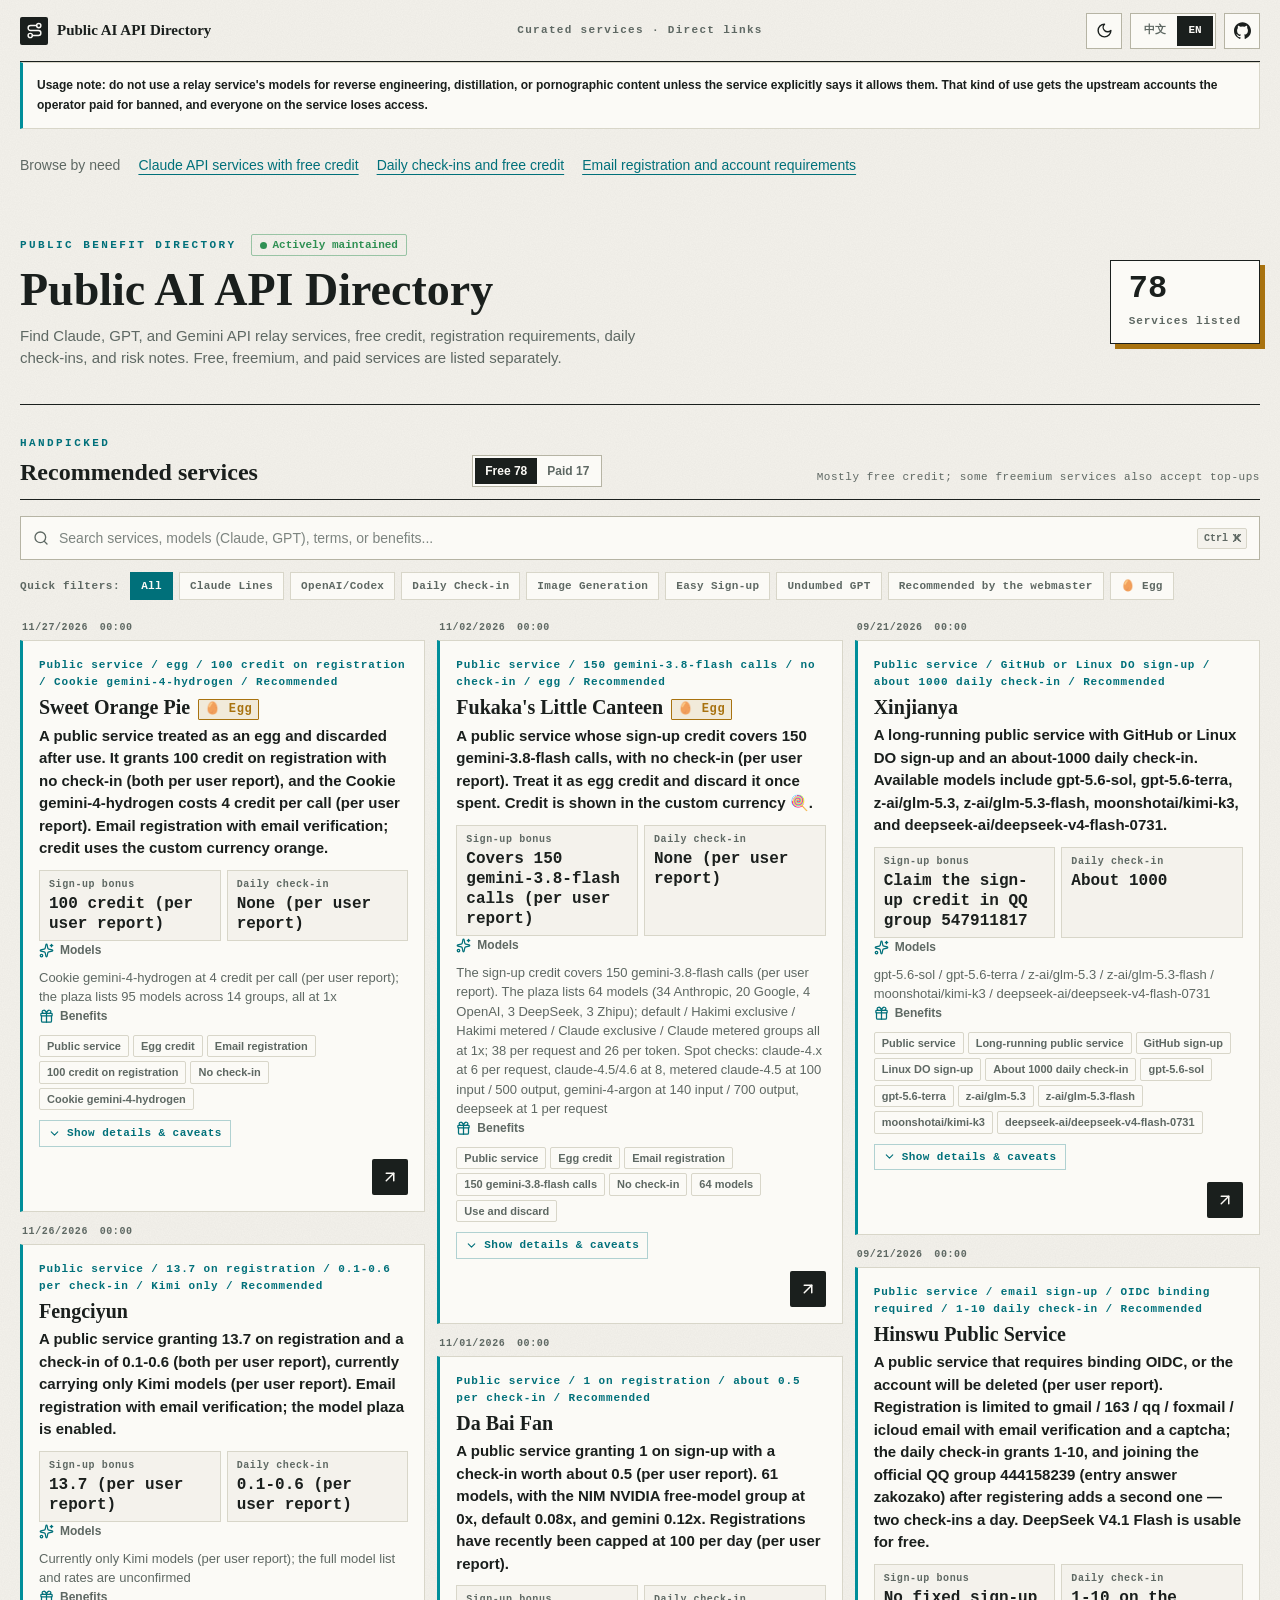
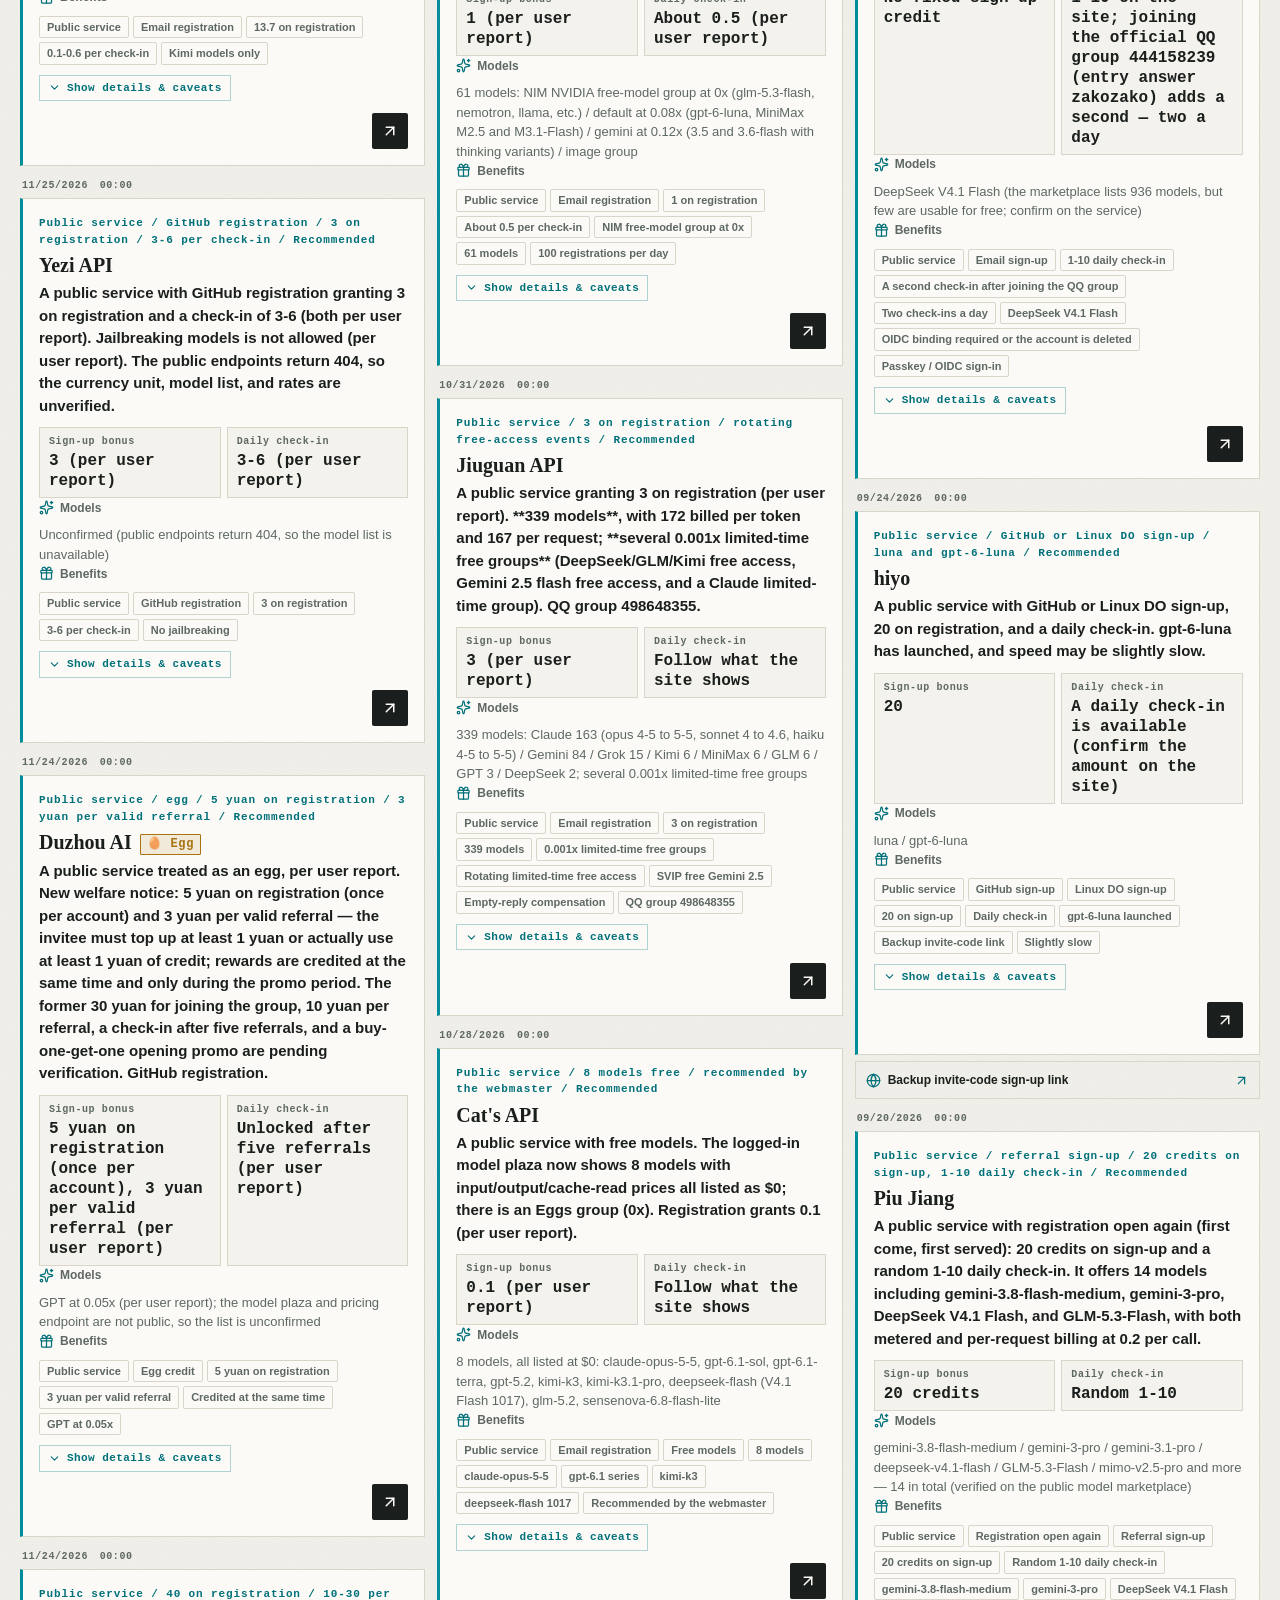
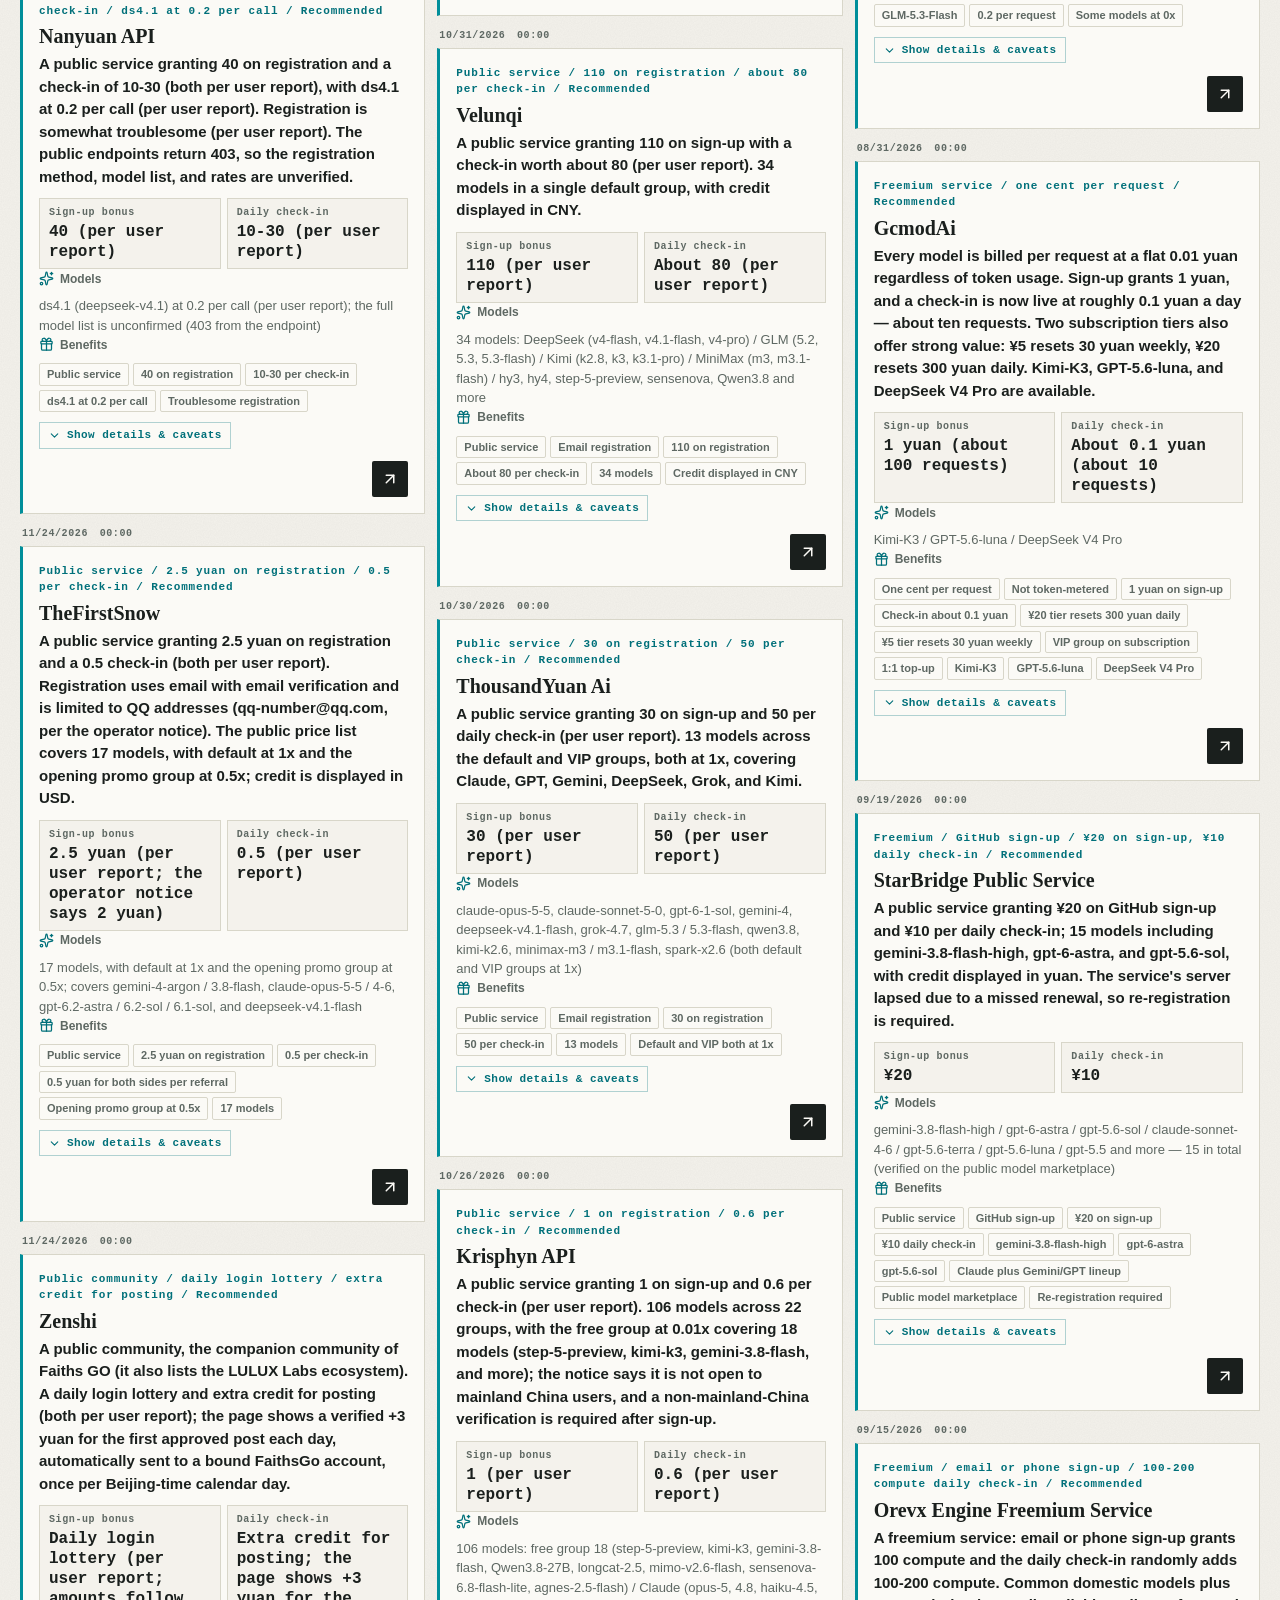
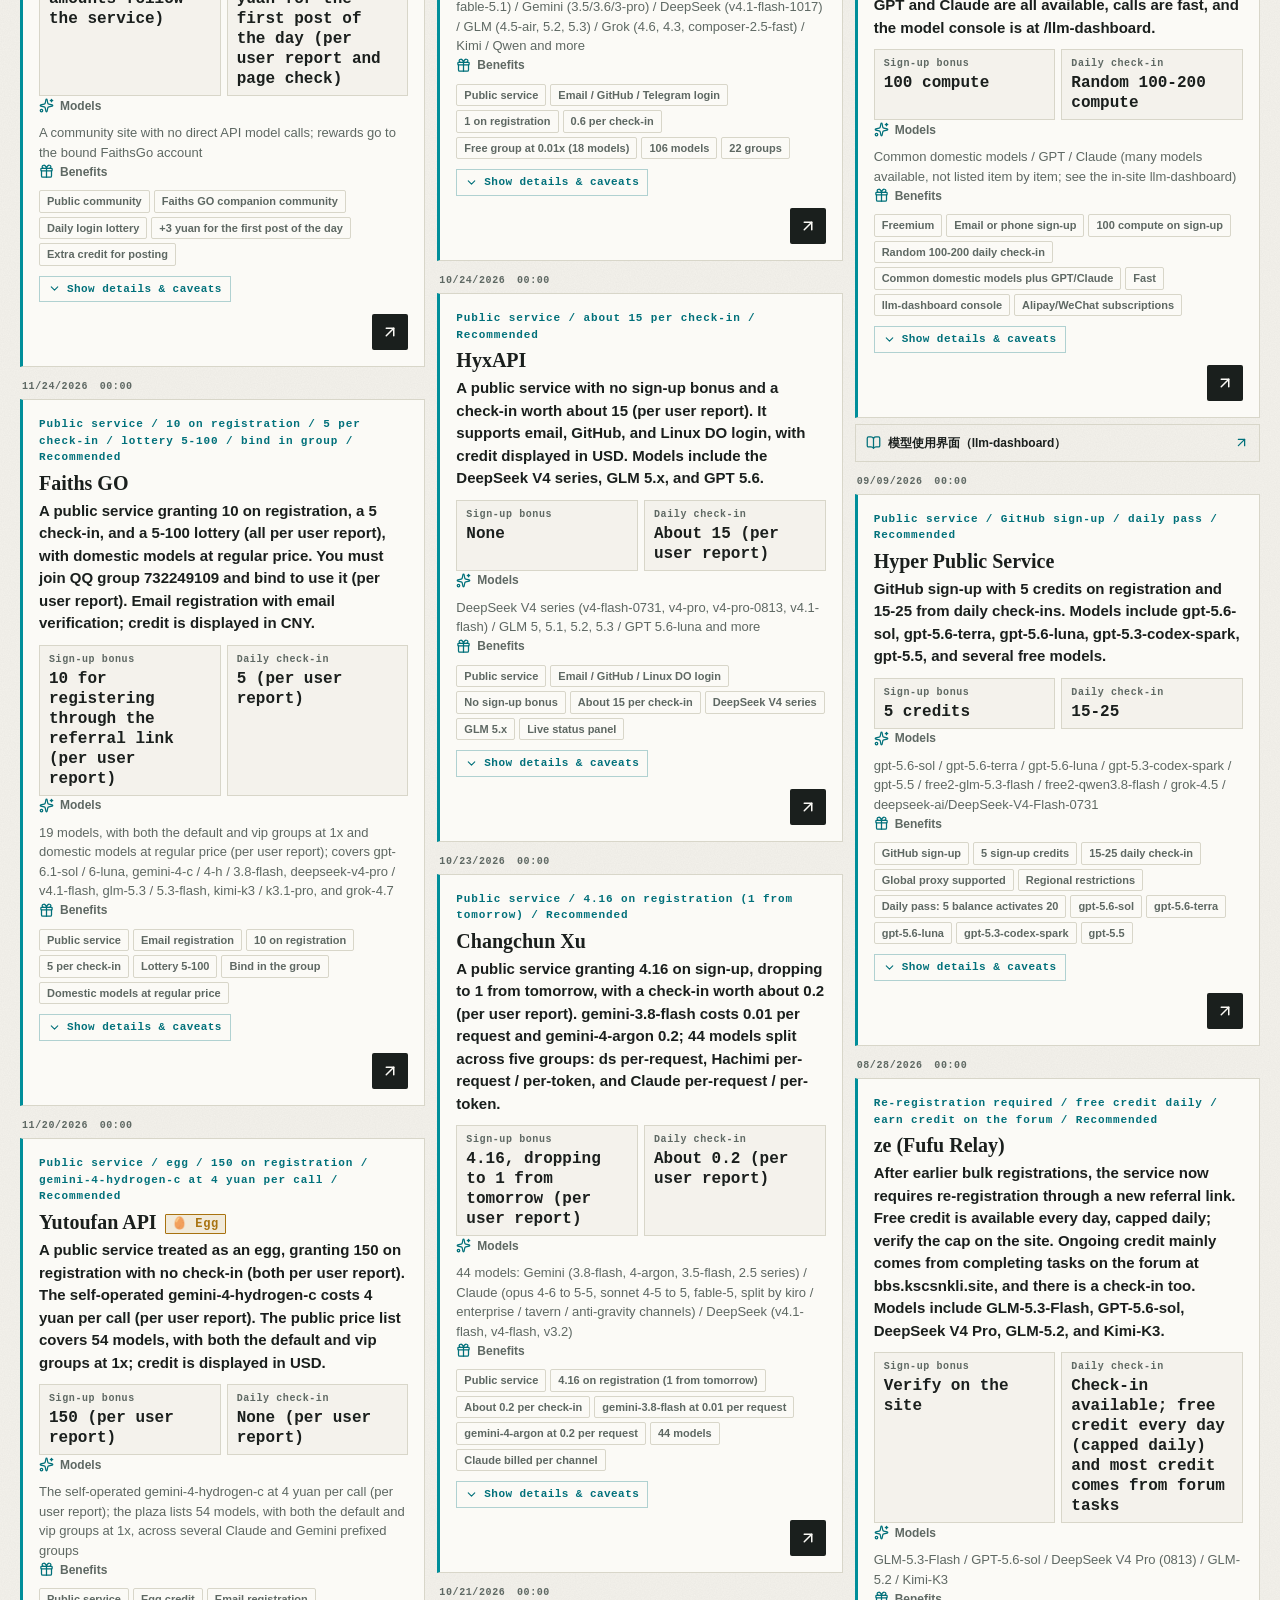
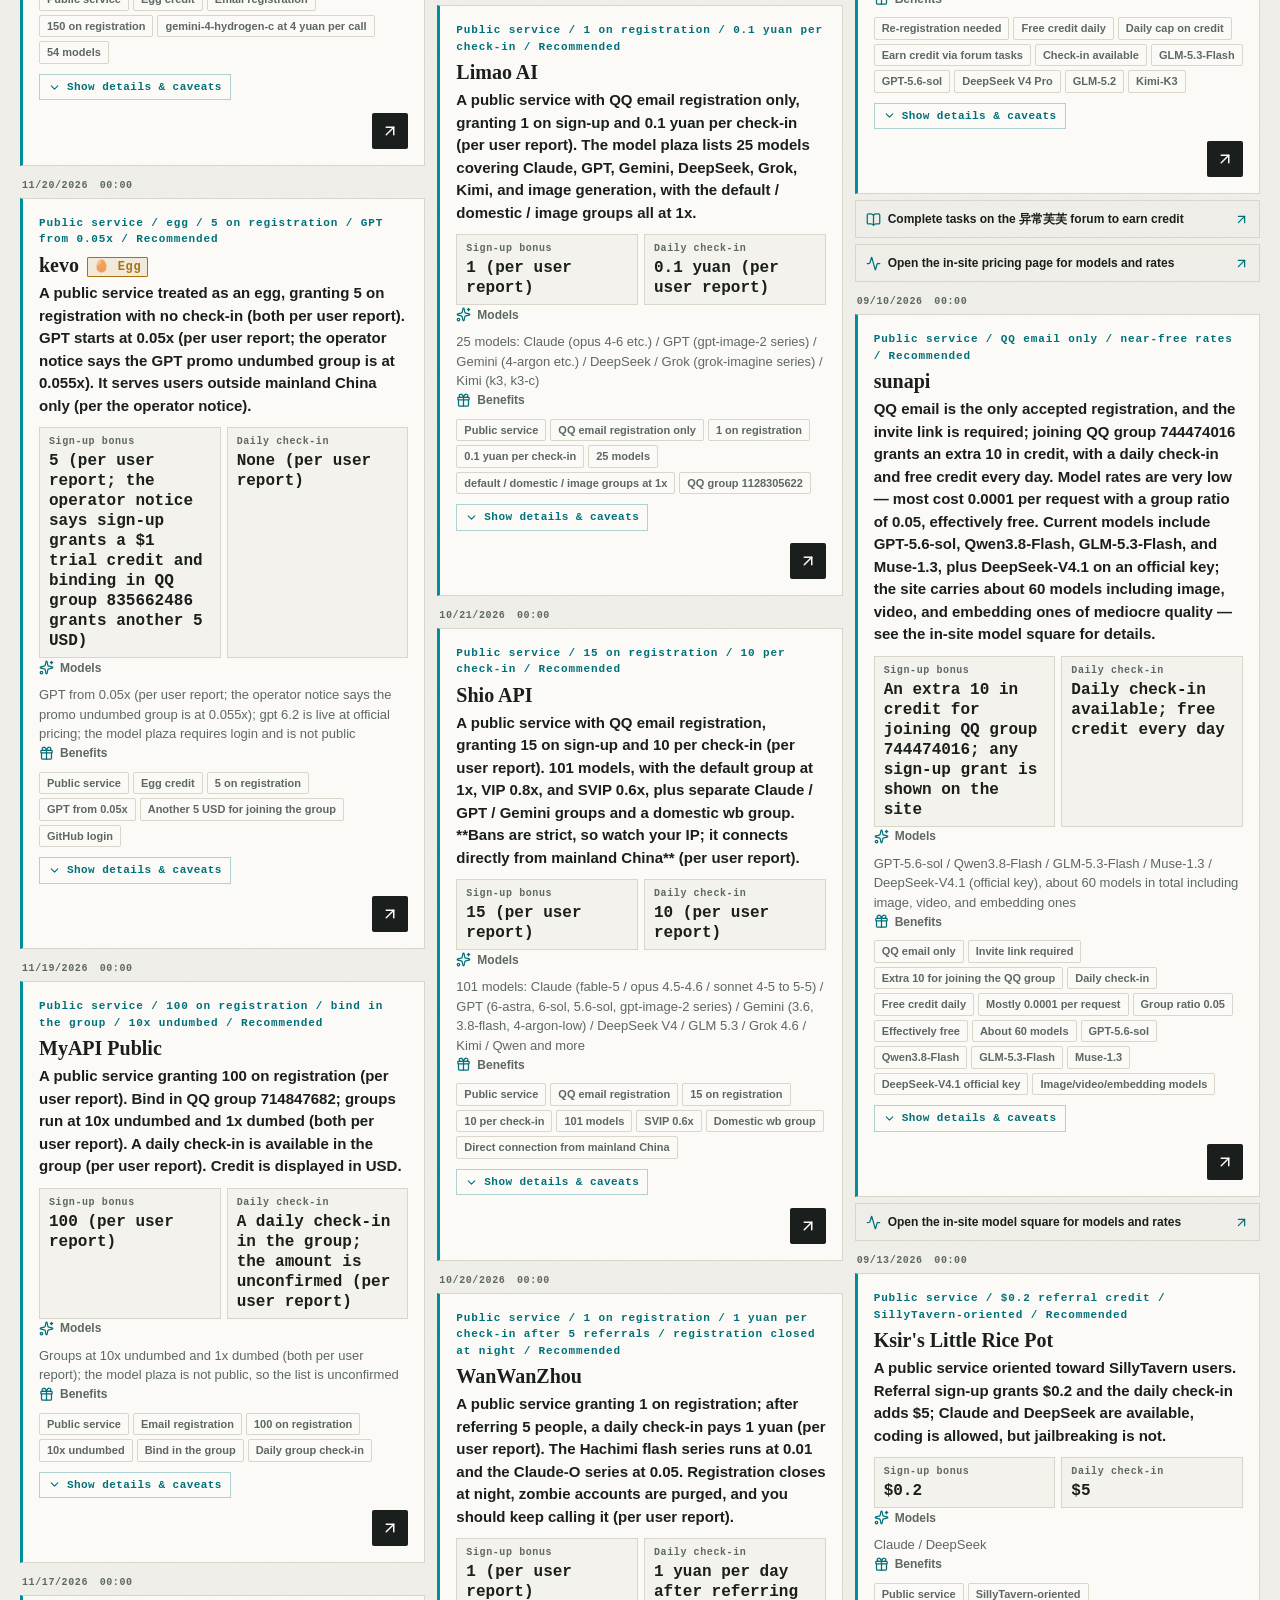
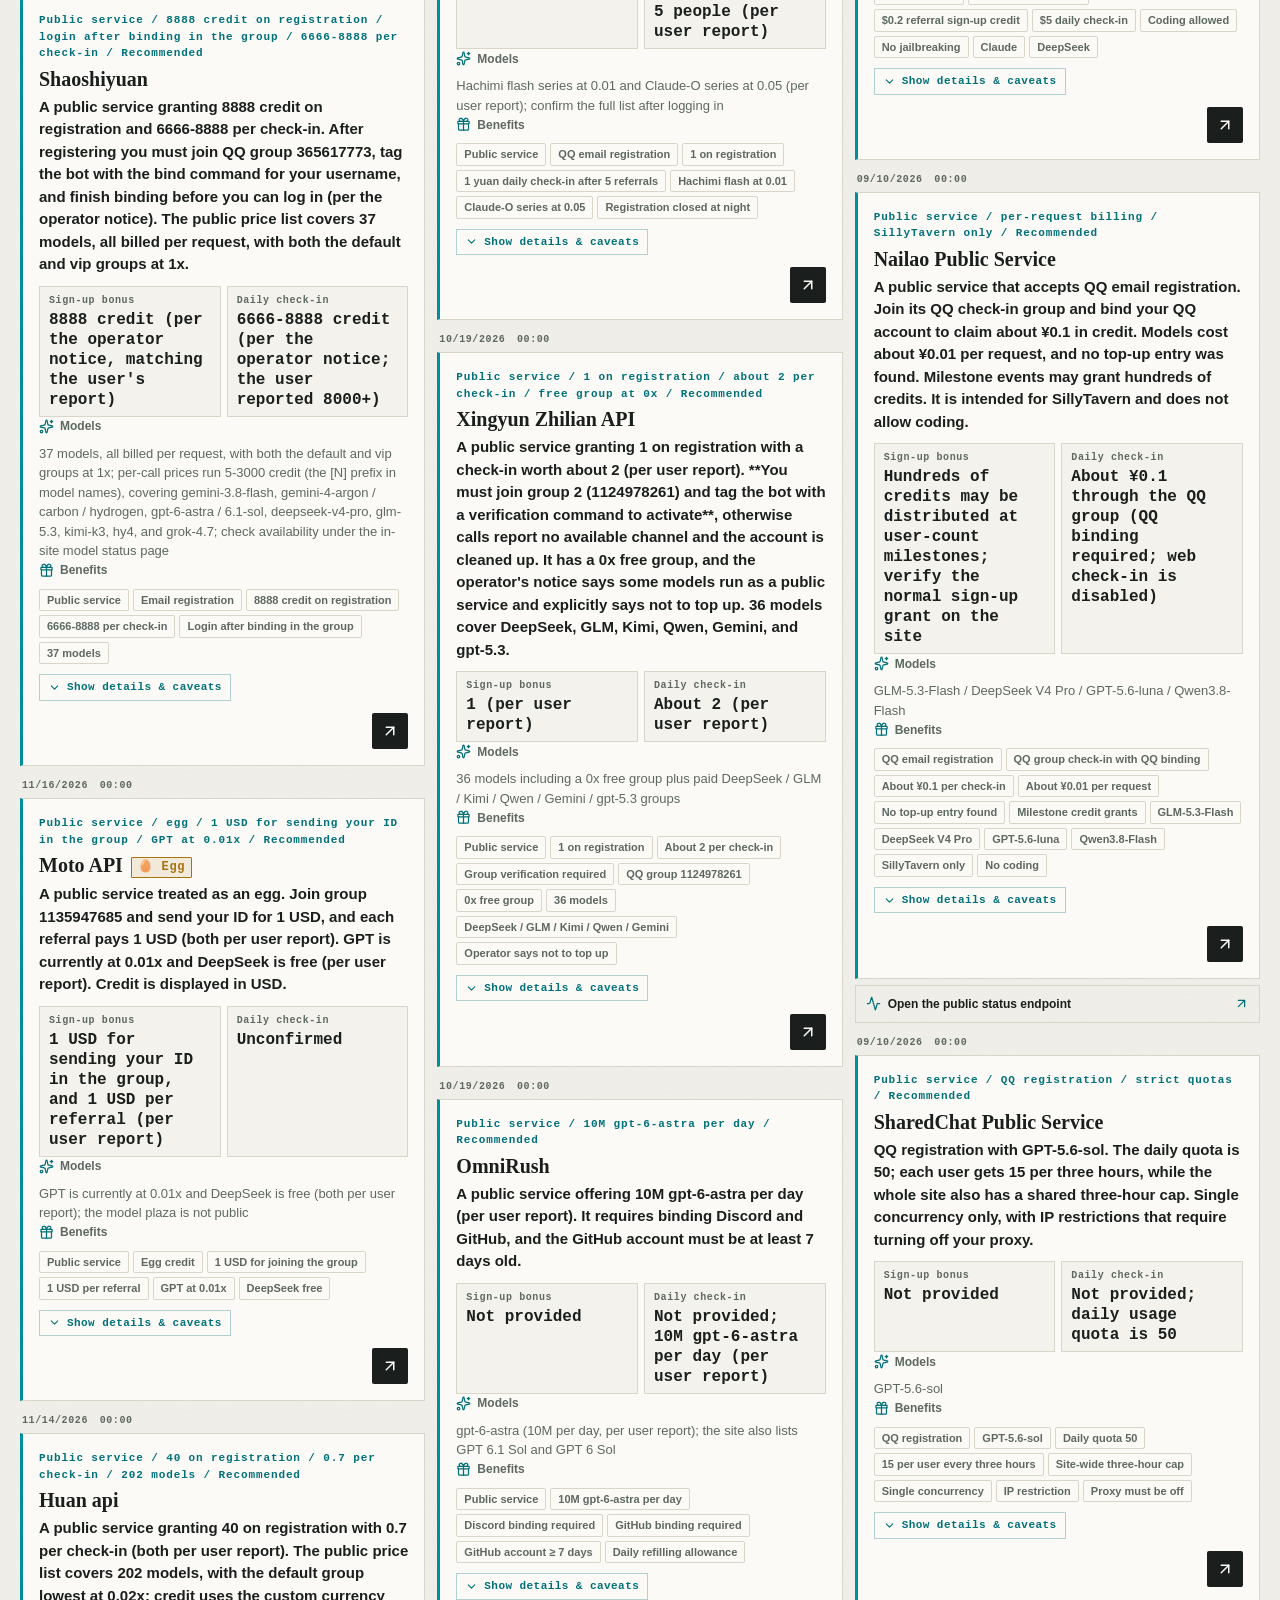
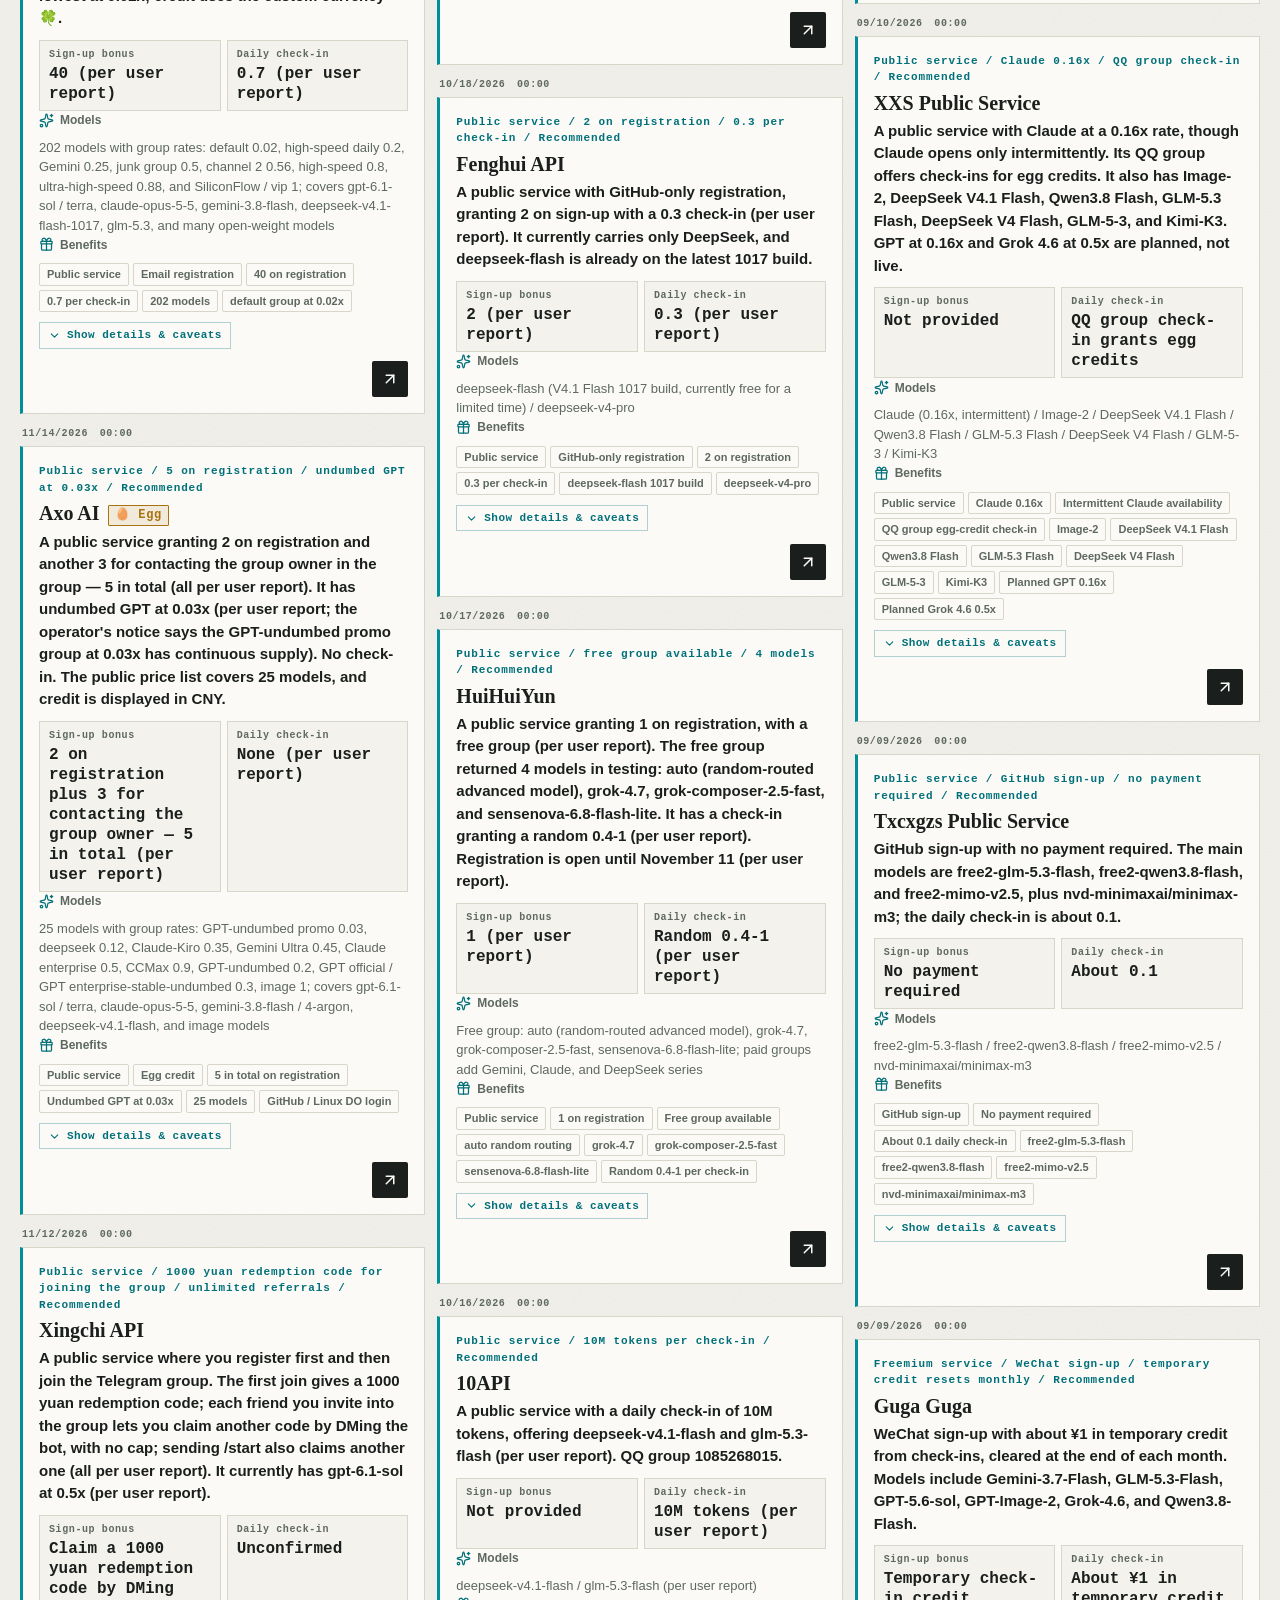
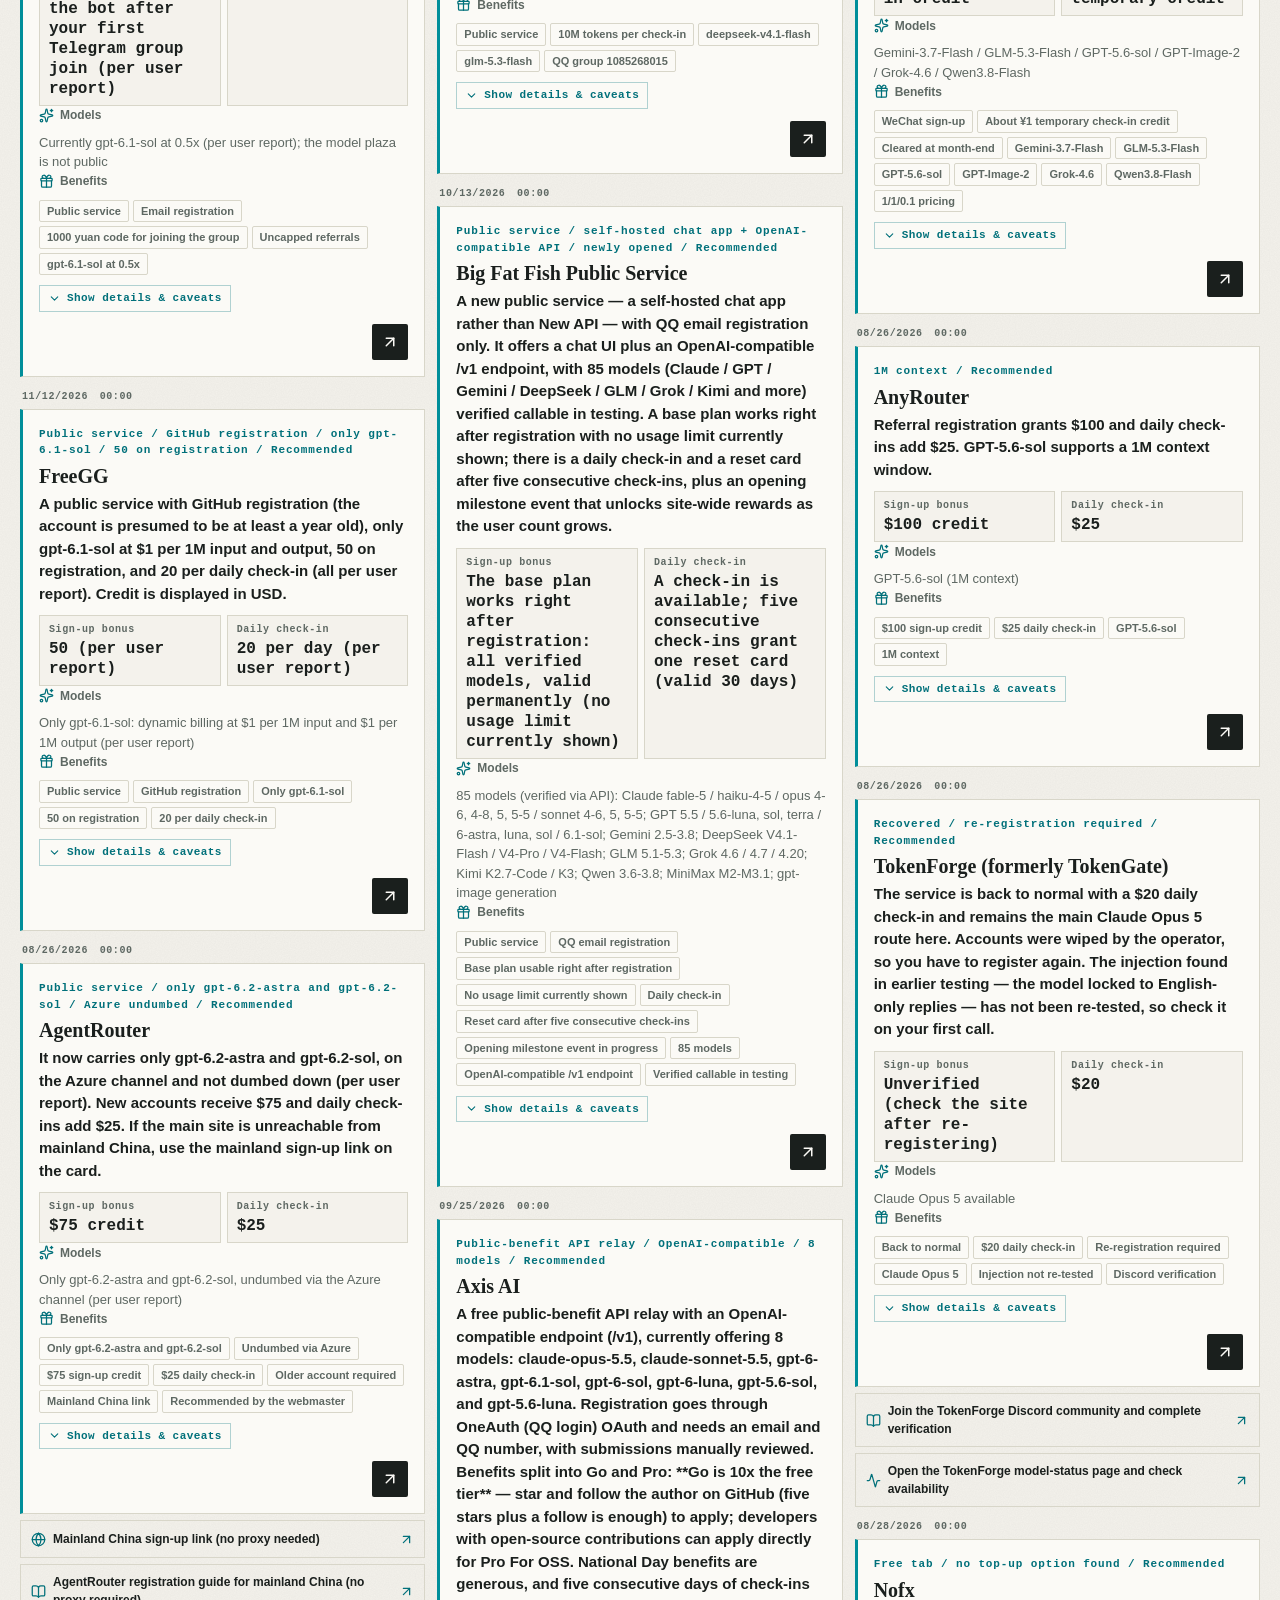
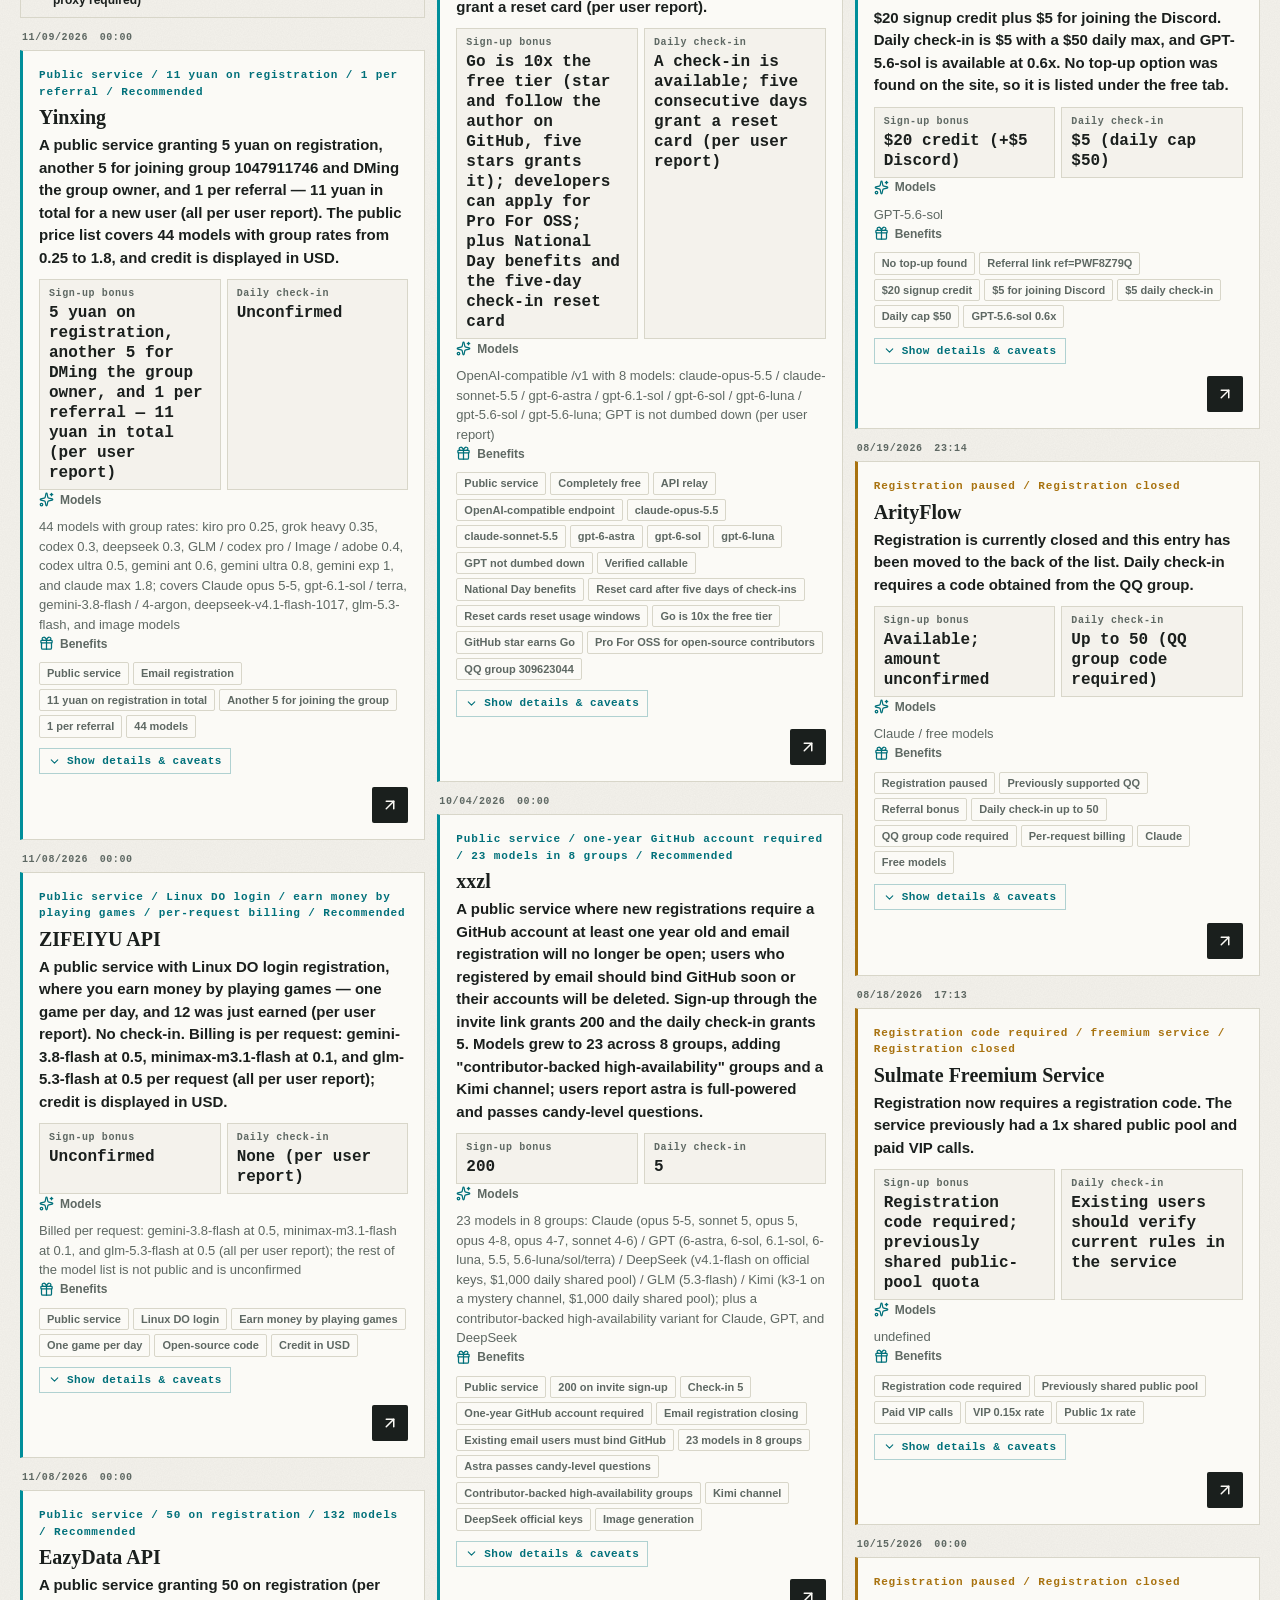
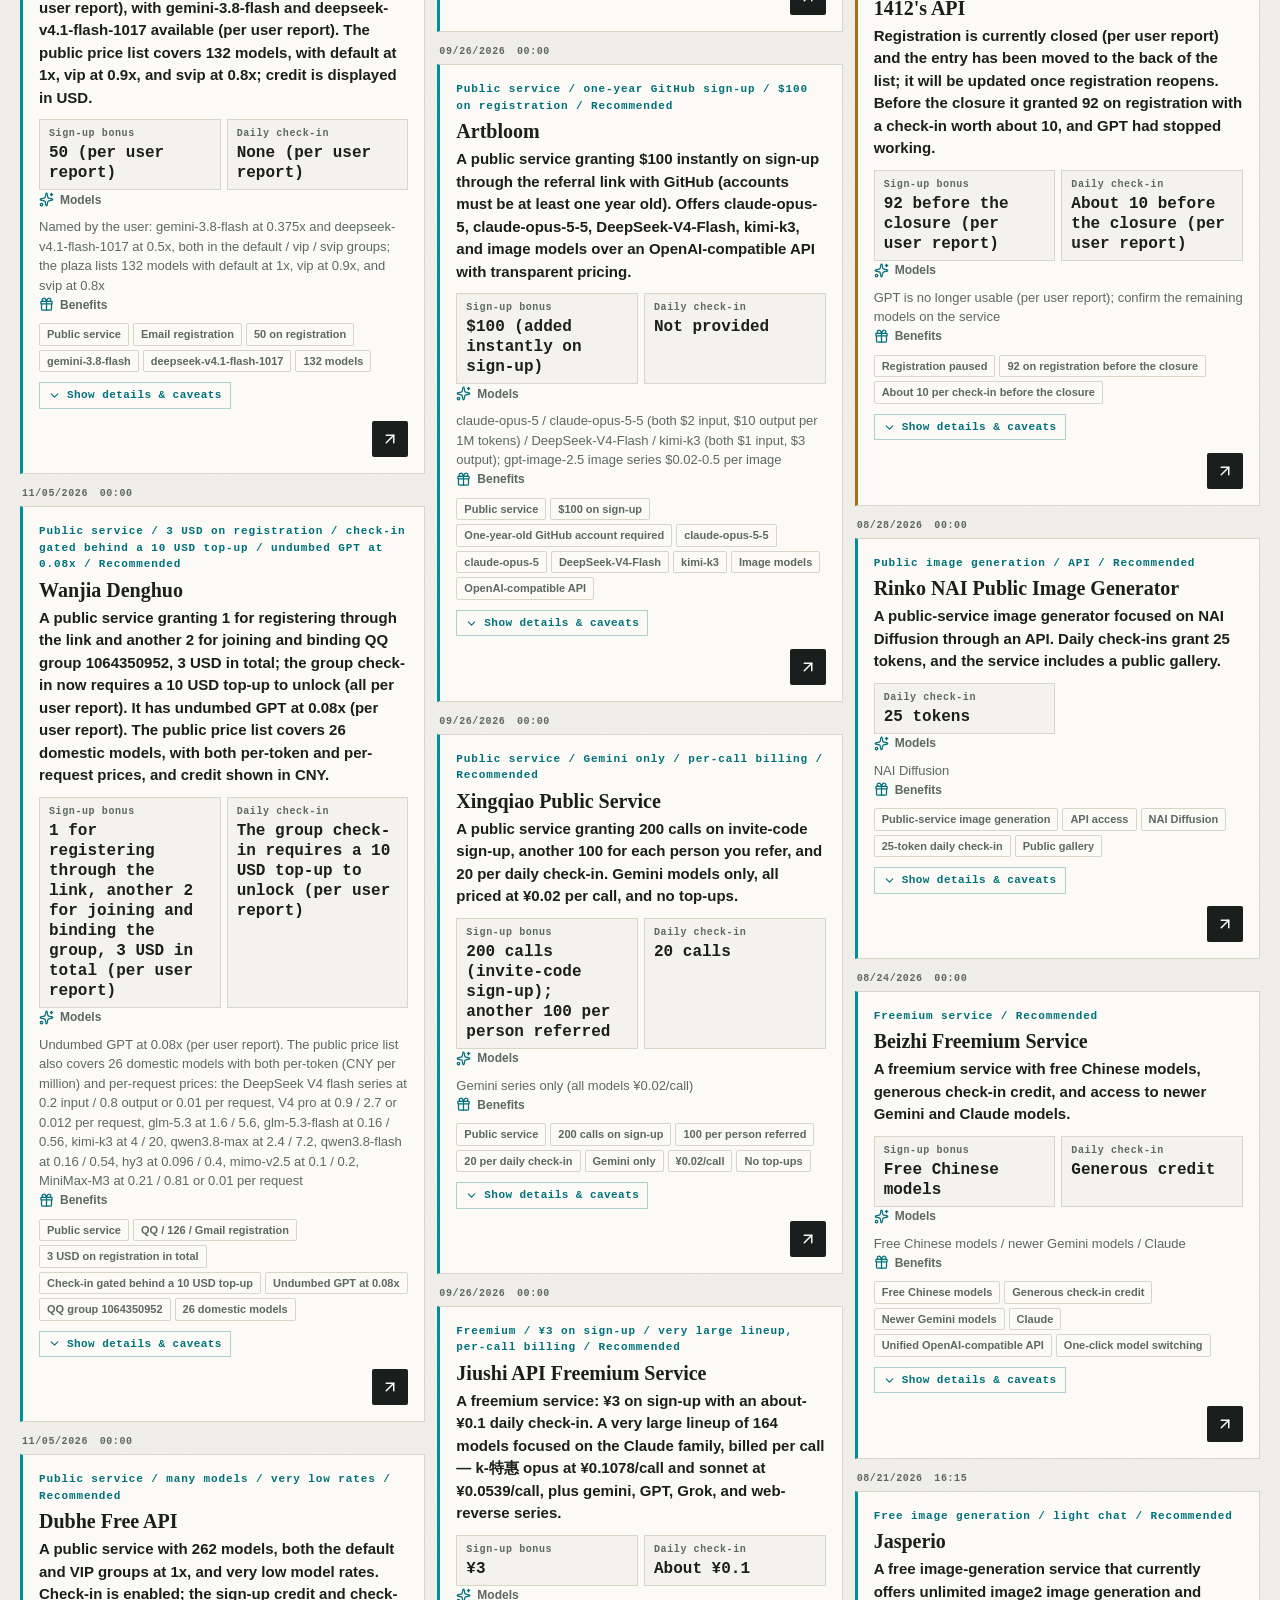
==== commit 3824fec6: "feat(directory): 新收录 甜橙派 公益站（鸡蛋用完就丢）——注册送 100 额度、无签到，曲奇 gemini-4-hydrogen 4 额度一次" ====
--- a/en/index.html
+++ b/en/index.html
@@ -56,7 +56,7 @@
         document.head.appendChild(s);
       });
     </script>
-    <script src="/app.js?v=5e9f004d" data-translations-src="/entry-translations.js?v=047e10ad" defer></script>
+    <script src="/app.js?v=a2d8dc29" data-translations-src="/entry-translations.js?v=17b7bf27" defer></script>
     <script>
       (function() {
         try {
@@ -65,7 +65,7 @@
         } catch(e) {}
       })();
     </script>
-  <script type="application/ld+json" id="structured-data">{"@context":"https://schema.org","@type":"ItemList","name":"Free AI API Directory | Credits, Daily Check-ins and Relay Services","description":"Browse Claude, GPT, and Gemini API relay services with free credit, daily check-ins, registration requirements, model information, and risk notes. Includes free, freemium, and paid services.","url":"https://ytzzjx.github.io/en/","inLanguage":"en","numberOfItems":94,"itemListElement":[{"@type":"ListItem","position":1,"name":"Fengciyun","description":"A public service granting 13.7 on registration and a check-in of 0.1-0.6 (both per user report), currently carrying only Kimi models (per user report). Email registration with email verification; the model plaza is enabled.","url":"https://ezch.xydaim.cn/register?aff=2C2NQZ3PEQ7F"},{"@type":"ListItem","position":2,"name":"Yezi API","description":"A public service with GitHub registration granting 3 on registration and a check-in of 3-6 (both per user report). Jailbreaking models is not allowed (per user report). The public endpoints return 404, so the currency unit, model list, and rates are unverified.","url":"https://ai.yezi.help:2053/register?lottery_invite=b298cb1d22459ccfb2bbaddd218cb115f32605e9592f5b5275c5fa50f7da1207"},{"@type":"ListItem","position":3,"name":"Duzhou AI","description":"A public service treated as an egg, per user report. New welfare notice: 5 yuan on registration (once per account) and 3 yuan per valid referral — the invitee must top up at least 1 yuan or actually use at least 1 yuan of credit; rewards are credited at the same time and only during the promo period. The former 30 yuan for joining the group, 10 yuan per referral, a check-in after five referrals, and a buy-one-get-one opening promo are pending verification. GitHub registration.","url":"https://duzhouai.ccwu.cc/register?aff=UXDLBD783ZYB"},{"@type":"ListItem","position":4,"name":"Nanyuan API","description":"A public service granting 40 on registration and a check-in of 10-30 (both per user report), with ds4.1 at 0.2 per call (per user report). Registration is somewhat troublesome (per user report). The public endpoints return 403, so the registration method, model list, and rates are unverified.","url":"https://api.nanyuanapi.com/sign-up?aff=iAy9"},{"@type":"ListItem","position":5,"name":"TheFirstSnow","description":"A public service granting 2.5 yuan on registration and a 0.5 check-in (both per user report). Registration uses email with email verification and is limited to QQ addresses (qq-number@qq.com, per the operator notice). The public price list covers 17 models, with default at 1x and the opening promo group at 0.5x; credit is displayed in USD.","url":"https://thefirstsnow.top/sign-up?aff=cUwo"},{"@type":"ListItem","position":6,"name":"Zenshi","description":"A public community, the companion community of Faiths GO (it also lists the LULUX Labs ecosystem). A daily login lottery and extra credit for posting (both per user report); the page shows a verified +3 yuan for the first approved post each day, automatically sent to a bound FaithsGo account, once per Beijing-time calendar day.","url":"https://zenshi.pages.dev/login?invite=HFB6B9DV&next=/forum"},{"@type":"ListItem","position":7,"name":"Faiths GO","description":"A public service granting 10 on registration, a 5 check-in, and a 5-100 lottery (all per user report), with domestic models at regular price. You must join QQ group 732249109 and bind to use it (per user report). Email registration with email verification; credit is displayed in CNY.","url":"https://faithsgo.pages.dev/?ref=LK1e"},{"@type":"ListItem","position":8,"name":"Yutoufan API","description":"A public service treated as an egg, granting 150 on registration with no check-in (both per user report). The self-operated gemini-4-hydrogen-c costs 4 yuan per call (per user report). The public price list covers 54 models, with both the default and vip groups at 1x; credit is displayed in USD.","url":"https://api.yutou.fun/sign-up?aff=Bzvp"},{"@type":"ListItem","position":9,"name":"kevo","description":"A public service treated as an egg, granting 5 on registration with no check-in (both per user report). GPT starts at 0.05x (per user report; the operator notice says the GPT promo undumbed group is at 0.055x). It serves users outside mainland China only (per the operator notice).","url":"https://ai.xiaowumin.top/sign-up?aff=bWUy"},{"@type":"ListItem","position":10,"name":"MyAPI Public","description":"A public service granting 100 on registration (per user report). Bind in QQ group 714847682; groups run at 10x undumbed and 1x dumbed (both per user report). A daily check-in is available in the group (per user report). Credit is displayed in USD.","url":"http://free.myaiapi.site:8080/register?aff=KNKXN62DPJ98"},{"@type":"ListItem","position":11,"name":"Shaoshiyuan","description":"A public service granting 8888 credit on registration and 6666-8888 per check-in. After registering you must join QQ group 365617773, tag the bot with the bind command for your username, and finish binding before you can log in (per the operator notice). The public price list covers 37 models, all billed per request, with both the default and vip groups at 1x.","url":"https://shaoshiyuan.xyz/sign-up?aff=asgD"},{"@type":"ListItem","position":12,"name":"Moto API","description":"A public service treated as an egg. Join group 1135947685 and send your ID for 1 USD, and each referral pays 1 USD (both per user report). GPT is currently at 0.01x and DeepSeek is free (per user report). Credit is displayed in USD.","url":"https://motoapi.com/sign-up?aff=JHXX"},{"@type":"ListItem","position":13,"name":"Huan api","description":"A public service granting 40 on registration with 0.7 per check-in (both per user report). The public price list covers 202 models, with the default group lowest at 0.02x; credit uses the custom currency 🍀.","url":"https://api.novalyte.cn/sign-up?aff=aLgj"},{"@type":"ListItem","position":14,"name":"Axo AI","description":"A public service granting 2 on registration and another 3 for contacting the group owner in the group — 5 in total (all per user report). It has undumbed GPT at 0.03x (per user report; the operator's notice says the GPT-undumbed promo group at 0.03x has continuous supply). No check-in. The public price list covers 25 models, and credit is displayed in CNY.","url":"https://axoai.cc/sign-up?aff=QDqX"},{"@type":"ListItem","position":15,"name":"Xingchi API","description":"A public service where you register first and then join the Telegram group. The first join gives a 1000 yuan redemption code; each friend you invite into the group lets you claim another code by DMing the bot, with no cap; sending /start also claims another one (all per user report). It currently has gpt-6.1-sol at 0.5x (per user report).","url":"https://xingchiapi.com/register?aff=6F9G3HF4B8W6"},{"@type":"ListItem","position":16,"name":"FreeGG","description":"A public service with GitHub registration (the account is presumed to be at least a year old), only gpt-6.1-sol at $1 per 1M input and output, 50 on registration, and 20 per daily check-in (all per user report). Credit is displayed in USD.","url":"https://freegg.app/sign-up?aff=Ynwv"},{"@type":"ListItem","position":17,"name":"AgentRouter","description":"It now carries only gpt-6.2-astra and gpt-6.2-sol, on the Azure channel and not dumbed down (per user report). New accounts receive $75 and daily check-ins add $25. If the main site is unreachable from mainland China, use the mainland sign-up link on the card.","url":"https://agentrouter.org/register?aff=i3Xz"},{"@type":"ListItem","position":18,"name":"Yinxing","description":"A public service granting 5 yuan on registration, another 5 for joining group 1047911746 and DMing the group owner, and 1 per referral — 11 yuan in total for a new user (all per user report). The public price list covers 44 models with group rates from 0.25 to 1.8, and credit is displayed in USD.","url":"https://open.taikoapi.com/sign-up?aff=3dBN"},{"@type":"ListItem","position":19,"name":"ZIFEIYU API","description":"A public service with Linux DO login registration, where you earn money by playing games — one game per day, and 12 was just earned (per user report). No check-in. Billing is per request: gemini-3.8-flash at 0.5, minimax-m3.1-flash at 0.1, and glm-5.3-flash at 0.5 per request (all per user report); credit is displayed in USD.","url":"https://ai.112102.xyz/sign-up?aff=94cf"},{"@type":"ListItem","position":20,"name":"EazyData API","description":"A public service granting 50 on registration (per user report), with gemini-3.8-flash and deepseek-v4.1-flash-1017 available (per user report). The public price list covers 132 models, with default at 1x, vip at 0.9x, and svip at 0.8x; credit is displayed in USD.","url":"https://eazydata.org/sign-up?aff=goIo"},{"@type":"ListItem","position":21,"name":"Wanjia Denghuo","description":"A public service granting 1 for registering through the link and another 2 for joining and binding QQ group 1064350952, 3 USD in total; the group check-in now requires a 10 USD top-up to unlock (all per user report). It has undumbed GPT at 0.08x (per user report). The public price list covers 26 domestic models, with both per-token and per-request prices, and credit shown in CNY.","url":"https://wjapi.vip/register?aff=ZJFB7ZVSEMYJ"},{"@type":"ListItem","position":22,"name":"Dubhe Free API","description":"A public service with 262 models, both the default and VIP groups at 1x, and very low model rates. Check-in is enabled; the sign-up credit and check-in amount are unconfirmed.","url":"https://ai.skill.wales/sign-up?aff=jqc8"},{"@type":"ListItem","position":23,"name":"Wen Token","description":"A paid service filed under the public section as an egg, granting 3 yuan on sign-up with no check-in (per user report). Only use gemini-3.8-flash at 0.0035 per call and gemini-4-argon-count at 0.08 per call; do not use the other models.","url":"https://api.wentoken.si/sign-up?aff=HMTK"},{"@type":"ListItem","position":24,"name":"API Zhinu","description":"A paid service and the current main pick (per user report). GPT context is not billed at double. Double-11 promo: 0.01x fully undumbed GPT with a 95% cache hit and a 1-second time to first token, and the group is open right now (per user report), through 23:59 on November 11. No sign-up credit.","url":"https://ai.apizn.com/sign-up?aff=AFT4"},{"@type":"ListItem","position":25,"name":"Jasper","description":"A public service with many free models (per user report). 149 models, with the Unlimited group at 0x (59 models) and the Free group at 0.01x (9 models). Credit is shown in the custom currency ✦.","url":"https://api.yjs.im/sign-up?aff=5uGC"},{"@type":"ListItem","position":26,"name":"Fukaka's Little Canteen","description":"A public service whose sign-up credit covers 150 gemini-3.8-flash calls, with no check-in (per user report). Treat it as egg credit and discard it once spent. Credit is shown in the custom currency 🍭.","url":"https://api.fuka.win/sign-up?aff=Erxa"},{"@type":"ListItem","position":27,"name":"Da Bai Fan","description":"A public service granting 1 on sign-up with a check-in worth about 0.5 (per user report). 61 models, with the NIM NVIDIA free-model group at 0x, default 0.08x, and gemini 0.12x. Registrations have recently been capped at 100 per day (per user report).","url":"https://newapi.hkkkj.qzz.io/sign-up?aff=SrUj"},{"@type":"ListItem","position":28,"name":"tntapi","description":"A paid service at 0.07x with a 90% cache hit and undumbed GPT across the board (per user report).","url":"https://tntapi.com/register?aff=YEHKYD842LNC"},{"@type":"ListItem","position":29,"name":"Menghuan API","description":"A paid service at 0.08x with an 80% cache hit and undumbed GPT across the board (per user report).","url":"https://mhapi.net/register?aff=MPFATHYUYACF"},{"@type":"ListItem","position":30,"name":"beiluoxi","description":"A paid service with GPT at 0.07x, undumbed (per user report).","url":"https://beiluoxi.ccwu.cc/register?aff=EKZSES6FNVPX"},{"@type":"ListItem","position":31,"name":"Jiuguan API","description":"A public service granting 3 on registration (per user report). **339 models**, with 172 billed per token and 167 per request; **several 0.001x limited-time free groups** (DeepSeek/GLM/Kimi free access, Gemini 2.5 flash free access, and a Claude limited-time group). QQ group 498648355.","url":"https://jiuguan.cloud/sign-up?aff=PvxS"},{"@type":"ListItem","position":32,"name":"Cat's API","description":"A public service with free models. The logged-in model plaza now shows 8 models with input/output/cache-read prices all listed as $0; there is an Eggs group (0x). Registration grants 0.1 (per user report).","url":"https://www.catpawrouter.com/sign-up?aff=YugA"},{"@type":"ListItem","position":33,"name":"Velunqi","description":"A public service granting 110 on sign-up with a check-in worth about 80 (per user report). 34 models in a single default group, with credit displayed in CNY.","url":"https://velunqi.asia/sign-up?aff=EHhE"},{"@type":"ListItem","position":34,"name":"ThousandYuan Ai","description":"A public service granting 30 on sign-up and 50 per daily check-in (per user report). 13 models across the default and VIP groups, both at 1x, covering Claude, GPT, Gemini, DeepSeek, Grok, and Kimi.","url":"https://api.thousandyuan.dpdns.org/sign-up?aff=vDuG"},{"@type":"ListItem","position":35,"name":"Qiudaoyu","description":"A paid tavern-oriented service granting 2.5 on registration with no check-in (per user report). The highlight is argon at 0.02 per request (per user report).","url":"https://qiudaoy.com/sign-up?aff=V9zw"},{"@type":"ListItem","position":36,"name":"Krisphyn API","description":"A public service granting 1 on sign-up and 0.6 per check-in (per user report). 106 models across 22 groups, with the free group at 0.01x covering 18 models (step-5-preview, kimi-k3, gemini-3.8-flash, and more); the notice says it is not open to mainland China users, and a non-mainland-China verification is required after sign-up.","url":"https://api.krisphyn.cc/sign-up?aff=RHNm"},{"@type":"ListItem","position":37,"name":"HyxAPI","description":"A public service with no sign-up bonus and a check-in worth about 15 (per user report). It supports email, GitHub, and Linux DO login, with credit displayed in USD. Models include the DeepSeek V4 series, GLM 5.x, and GPT 5.6.","url":"https://hyxware.com/auth?mode=register&aff=iSln"},{"@type":"ListItem","position":38,"name":"Changchun Xu","description":"A public service granting 4.16 on sign-up, dropping to 1 from tomorrow, with a check-in worth about 0.2 (per user report). gemini-3.8-flash costs 0.01 per request and gemini-4-argon 0.2; 44 models split across five groups: ds per-request, Hachimi per-request / per-token, and Claude per-request / per-token.","url":"https://changchunxu.xyz/sign-up?aff=YRjX"},{"@type":"ListItem","position":39,"name":"Limao AI","description":"A public service with QQ email registration only, granting 1 on sign-up and 0.1 yuan per check-in (per user report). The model plaza lists 25 models covering Claude, GPT, Gemini, DeepSeek, Grok, Kimi, and image generation, with the default / domestic / image groups all at 1x.","url":"https://limao-api.com/sign-up?aff=QKlJ"},{"@type":"ListItem","position":40,"name":"Shio API","description":"A public service with QQ email registration, granting 15 on sign-up and 10 per check-in (per user report). 101 models, with the default group at 1x, VIP 0.8x, and SVIP 0.6x, plus separate Claude / GPT / Gemini groups and a domestic wb group. **Bans are strict, so watch your IP; it connects directly from mainland China** (per user report).","url":"https://api.203236.xyz/sign-up"},{"@type":"ListItem","position":41,"name":"WanWanZhou","description":"A public service granting 1 on registration; after referring 5 people, a daily check-in pays 1 yuan (per user report). The Hachimi flash series runs at 0.01 and the Claude-O series at 0.05. Registration closes at night, zombie accounts are purged, and you should keep calling it (per user report).","url":"https://wanwanzhou.top/register?aff=E44252EBQGS2"},{"@type":"ListItem","position":42,"name":"Xingyun Zhilian API","description":"A public service granting 1 on registration with a check-in worth about 2 (per user report). **You must join group 2 (1124978261) and tag the bot with a verification command to activate**, otherwise calls report no available channel and the account is cleaned up. It has a 0x free group, and the operator's notice says some models run as a public service and explicitly says not to top up. 36 models cover DeepSeek, GLM, Kimi, Qwen, Gemini, and gpt-5.3.","url":"https://api.xincloud.top/sign-up?aff=YOv3"},{"@type":"ListItem","position":43,"name":"OmniRush","description":"A public service offering 10M gpt-6-astra per day (per user report). It requires binding Discord and GitHub, and the GitHub account must be at least 7 days old.","url":"https://omnirush.ai/console?ref=SUS3JHD9"},{"@type":"ListItem","position":44,"name":"Fenghui API","description":"A public service with GitHub-only registration, granting 2 on sign-up with a 0.3 check-in (per user report). It currently carries only DeepSeek, and deepseek-flash is already on the latest 1017 build.","url":"https://api.huidev.com/sign-up?aff=SPqL"},{"@type":"ListItem","position":45,"name":"HuiHuiYun","description":"A public service granting 1 on registration, with a free group (per user report). The free group returned 4 models in testing: auto (random-routed advanced model), grok-4.7, grok-composer-2.5-fast, and sensenova-6.8-flash-lite. It has a check-in granting a random 0.4-1 (per user report). Registration is open until November 11 (per user report).","url":"https://api.huihuiyun.top/register?aff=AHAL3TAU466P"},{"@type":"ListItem","position":46,"name":"10API","description":"A public service with a daily check-in of 10M tokens, offering deepseek-v4.1-flash and glm-5.3-flash (per user report). QQ group 1085268015.","url":"https://nextapi.store/login?inv=INVY5KXY1ZN"},{"@type":"ListItem","position":47,"name":"Big Fat Fish Public Service","description":"A new public service — a self-hosted chat app rather than New API — with QQ email registration only. It offers a chat UI plus an OpenAI-compatible /v1 endpoint, with 85 models (Claude / GPT / Gemini / DeepSeek / GLM / Grok / Kimi and more) verified callable in testing. A base plan works right after registration with no usage limit currently shown; there is a daily check-in and a reset card after five consecutive check-ins, plus an opening milestone event that unlocks site-wide rewards as the user count grows.","url":"https://arc.103-121-95-72.sslip.io/register?invite=XXPSNBJP"},{"@type":"ListItem","position":48,"name":"Axis AI","description":"A free public-benefit API relay with an OpenAI-compatible endpoint (/v1), currently offering 8 models: claude-opus-5.5, claude-sonnet-5.5, gpt-6-astra, gpt-6.1-sol, gpt-6-sol, gpt-6-luna, gpt-5.6-sol, and gpt-5.6-luna. Registration goes through OneAuth (QQ login) OAuth and needs an email and QQ number, with submissions manually reviewed. Benefits split into Go and Pro: **Go is 10x the free tier** — star and follow the author on GitHub (five stars plus a follow is enough) to apply; developers with open-source contributions can apply directly for Pro For OSS. National Day benefits are generous, and five consecutive days of check-ins grant a reset card (per user report).","url":"https://ai.onyxaxis.org/register?invite=AMMRWZ5P"},{"@type":"ListItem","position":49,"name":"xxzl","description":"A public service where new registrations require a GitHub account at least one year old and email registration will no longer be open; users who registered by email should bind GitHub soon or their accounts will be deleted. Sign-up through the invite link grants 200 and the daily check-in grants 5. Models grew to 23 across 8 groups, adding \"contributor-backed high-availability\" groups and a Kimi channel; users report astra is full-powered and passes candy-level questions.","url":"https://ai.1tim.com/sign-up?aff=TyKU"},{"@type":"ListItem","position":50,"name":"Artbloom","description":"A public service granting $100 instantly on sign-up through the referral link with GitHub (accounts must be at least one year old). Offers claude-opus-5, claude-opus-5-5, DeepSeek-V4-Flash, kimi-k3, and image models over an OpenAI-compatible API with transparent pricing.","url":"https://api.artbloom.tech/signup?ref=564I5GN2SY"},{"@type":"ListItem","position":51,"name":"Xingqiao Public Service","description":"A public service granting 200 calls on invite-code sign-up, another 100 for each person you refer, and 20 per daily check-in. Gemini models only, all priced at ¥0.02 per call, and no top-ups.","url":"https://xingqiao.chat/sign-up?aff=11NC"},{"@type":"ListItem","position":52,"name":"Jiushi API Freemium Service","description":"A freemium service: ¥3 on sign-up with an about-¥0.1 daily check-in. A very large lineup of 164 models focused on the Claude family, billed per call — k-特惠 opus at ¥0.1078/call and sonnet at ¥0.0539/call, plus gemini, GPT, Grok, and web-reverse series.","url":"https://api.jiushi.xin/register?aff=KQiA"},{"@type":"ListItem","position":53,"name":"Camila Public Service","description":"A public service granting 5000 points on sign-up with an about-200 daily check-in. The public model marketplace lists 51 models: the 11-model public group is mostly at a 0x rate, with per-call groups (gemini about 0.015/call, grok and GPT 0.01/call). Email-verified or GitHub sign-up.","url":"https://free.camila.qzz.io/sign-up?aff=qF18"},{"@type":"ListItem","position":54,"name":"Ovo Freemium Service","description":"A freemium SillyTavern-oriented service granting ¥5 on sign-up; **the daily check-in is now a \"yesterday's-spending rebate\": regular users get 5% of the previous day's actual API spending and VIP users 10%**. Claude and Gemini are available — gemini at ¥0.04 per call and claude-opus-4-6 at ¥0.3 per call.","url":"https://ovoapi.cn/sign-up?aff=st79"},{"@type":"ListItem","position":55,"name":"Xinjianya","description":"A long-running public service with GitHub or Linux DO sign-up and an about-1000 daily check-in. Available models include gpt-5.6-sol, gpt-5.6-terra, z-ai/glm-5.3, z-ai/glm-5.3-flash, moonshotai/kimi-k3, and deepseek-ai/deepseek-v4-flash-0731.","url":"https://new.xinjianya.top/register?aff=NTKW"},{"@type":"ListItem","position":56,"name":"Hinswu Public Service","description":"A public service that requires binding OIDC, or the account will be deleted (per user report). Registration is limited to gmail / 163 / qq / foxmail / icloud email with email verification and a captcha; the daily check-in grants 1-10, and joining the official QQ group 444158239 (entry answer zakozako) after registering adds a second one — two check-ins a day. DeepSeek V4.1 Flash is usable for free.","url":"https://new.ai.hinswu.top/sign-up?aff=L6as"},{"@type":"ListItem","position":57,"name":"hiyo","description":"A public service with GitHub or Linux DO sign-up, 20 on registration, and a daily check-in. gpt-6-luna has launched, and speed may be slightly slow.","url":"https://free.hiyo.top/register?aff=ASBDCX98PNNG"},{"@type":"ListItem","position":58,"name":"Piu Jiang","description":"A public service with registration open again (first come, first served): 20 credits on sign-up and a random 1-10 daily check-in. It offers 14 models including gemini-3.8-flash-medium, gemini-3-pro, DeepSeek V4.1 Flash, and GLM-5.3-Flash, with both metered and per-request billing at 0.2 per call.","url":"https://piu.du4s.com/sign-up?aff=SjXZ"},{"@type":"ListItem","position":59,"name":"GcmodAi","description":"Every model is billed per request at a flat 0.01 yuan regardless of token usage. Sign-up grants 1 yuan, and a check-in is now live at roughly 0.1 yuan a day — about ten requests. Two subscription tiers also offer strong value: ¥5 resets 30 yuan weekly, ¥20 resets 300 yuan daily. Kimi-K3, GPT-5.6-luna, and DeepSeek V4 Pro are available.","url":"https://gcmod.bond/register?aff=4wem"},{"@type":"ListItem","position":60,"name":"StarBridge Public Service","description":"A public service granting ¥20 on GitHub sign-up and ¥10 per daily check-in; 15 models including gemini-3.8-flash-high, gpt-6-astra, and gpt-5.6-sol, with credit displayed in yuan. The service's server lapsed due to a missed renewal, so re-registration is required.","url":"https://api.careke.cn/sign-up?aff=MYwA"},{"@type":"ListItem","position":61,"name":"Orevx Engine Freemium Service","description":"A freemium service: email or phone sign-up grants 100 compute and the daily check-in randomly adds 100-200 compute. Common domestic models plus GPT and Claude are all available, calls are fast, and the model console is at /llm-dashboard.","url":"https://orevx.ai/login?mode=register&inviteCode=FAGCRGAT"},{"@type":"ListItem","position":62,"name":"Hyper Public Service","description":"GitHub sign-up with 5 credits on registration and 15-25 from daily check-ins. Models include gpt-5.6-sol, gpt-5.6-terra, gpt-5.6-luna, gpt-5.3-codex-spark, gpt-5.5, and several free models.","url":"https://ai.hyper.nyc.mn/sign-up?aff=IY2B"},{"@type":"ListItem","position":63,"name":"ze (Fufu Relay)","description":"After earlier bulk registrations, the service now requires re-registration through a new referral link. Free credit is available every day, capped daily; verify the cap on the site. Ongoing credit mainly comes from completing tasks on the forum at bbs.kscsnkli.site, and there is a check-in too. Models include GLM-5.3-Flash, GPT-5.6-sol, DeepSeek V4 Pro, GLM-5.2, and Kimi-K3.","url":"https://api2.kscsnkli.site/sign-up?aff=IE8H"},{"@type":"ListItem","position":64,"name":"sunapi","description":"QQ email is the only accepted registration, and the invite link is required; joining QQ group 744474016 grants an extra 10 in credit, with a daily check-in and free credit every day. Model rates are very low — most cost 0.0001 per request with a group ratio of 0.05, effectively free. Current models include GPT-5.6-sol, Qwen3.8-Flash, GLM-5.3-Flash, and Muse-1.3, plus DeepSeek-V4.1 on an official key; the site carries about 60 models including image, video, and embedding ones of mediocre quality — see the in-site model square for details.","url":"https://sunapi.5201201314.top/sign-up?aff=rF1K"},{"@type":"ListItem","position":65,"name":"Ksir's Little Rice Pot","description":"A public service oriented toward SillyTavern users. Referral sign-up grants $0.2 and the daily check-in adds $5; Claude and DeepSeek are available, coding is allowed, but jailbreaking is not.","url":"https://api.biliksir.ggff.net/sign-up?aff=q3ep"},{"@type":"ListItem","position":66,"name":"Nailao Public Service","description":"A public service that accepts QQ email registration. Join its QQ check-in group and bind your QQ account to claim about ¥0.1 in credit. Models cost about ¥0.01 per request, and no top-up entry was found. Milestone events may grant hundreds of credits. It is intended for SillyTavern and does not allow coding.","url":"https://nailao.biz/sign-up?aff=8KMU"},{"@type":"ListItem","position":67,"name":"SharedChat Public Service","description":"QQ registration with GPT-5.6-sol. The daily quota is 50; each user gets 15 per three hours, while the whole site also has a shared three-hour cap. Single concurrency only, with IP restrictions that require turning off your proxy.","url":"https://new.sharedchat.cc/list/#/register?i=m11Qn"},{"@type":"ListItem","position":68,"name":"XXS Public Service","description":"A public service with Claude at a 0.16x rate, though Claude opens only intermittently. Its QQ group offers check-ins for egg credits. It also has Image-2, DeepSeek V4.1 Flash, Qwen3.8 Flash, GLM-5.3 Flash, DeepSeek V4 Flash, GLM-5-3, and Kimi-K3. GPT at 0.16x and Grok 4.6 at 0.5x are planned, not live.","url":"https://xxs.l.cd/sign-up?aff=q6G2"},{"@type":"ListItem","position":69,"name":"Txcxgzs Public Service","description":"GitHub sign-up with no payment required. The main models are free2-glm-5.3-flash, free2-qwen3.8-flash, and free2-mimo-v2.5, plus nvd-minimaxai/minimax-m3; the daily check-in is about 0.1.","url":"https://ai.txcxgzs.com/sign-up?aff=VegH"},{"@type":"ListItem","position":70,"name":"Guga Guga","description":"WeChat sign-up with about ¥1 in temporary credit from check-ins, cleared at the end of each month. Models include Gemini-3.7-Flash, GLM-5.3-Flash, GPT-5.6-sol, GPT-Image-2, Grok-4.6, and Qwen3.8-Flash.","url":"https://ai.xmiaom.com/sign-up?aff=04Qy"},{"@type":"ListItem","position":71,"name":"AnyRouter","description":"Referral registration grants $100 and daily check-ins add $25. GPT-5.6-sol supports a 1M context window.","url":"https://anyrouter.top/register?aff=LJPP"},{"@type":"ListItem","position":72,"name":"TokenForge (formerly TokenGate)","description":"The service is back to normal with a $20 daily check-in and remains the main Claude Opus 5 route here. Accounts were wiped by the operator, so you have to register again. The injection found in earlier testing — the model locked to English-only replies — has not been re-tested, so check it on your first call.","url":"https://tokenforge.ai.studio/sign-up?aff=iheu"},{"@type":"ListItem","position":73,"name":"DZH Smart AI","description":"A paid service granting 0.1 on registration, with undumbed GPT; QQ group 613833653 frequently sends red packets (per user report). Undumbed astra runs at 0.08x with about an 80% cache hit rate, and there is an AWS Bedrock group at 0.4x (per user report). No check-in; a daily draw of $0-1 requires spending that day, and top-ups only add extra draws.","url":"https://dzhsmartai.com/register?aff=Y9UH5YBU33UB"},{"@type":"ListItem","position":74,"name":"Prime Relay","description":"A paid service: one key reaches Claude, GPT, Gemini and other mainstream models, with published rates — GPT welfare group 0.015, Claude welfare group 0.02, DeepSeek 0.015, Kimi 0.025, Grok / Gemini 0.015. Register with a QQ email; **referral perk: invite a friend who registers and joins the QQ group and both sides get $10 in credit (up to 10 invites per account)**; top-ups convert 1:10; check-in pays $1-3 per day.","url":"https://www.primerelay.online/register?aff=W24WQGYYH84S"},{"@type":"ListItem","position":75,"name":"STA1N API","description":"A paid tavern-oriented source service (per user report). Register with a QQ email for 30 cookies; billing is per request or per usage: Claude Opus 5-5 at 1.6 cookies, Sonnet 5 at 1.1, and Gemini 3.8 Flash at 0.22 per request. It carries 115 models including Claude (Kiro channel), Gemini 3.1-3.8, DeepSeek, Kimi-K3, GLM, Doubao, and NAI image generation. **30,000-user perk: a free limited-time 500-cookie subscription (two days, covering all Gemini models and the discounted DeepSeek)**.","url":"https://cdn.sta1n.cn/sign-up?aff=7zlp"},{"@type":"ListItem","position":76,"name":"Aotera","description":"A paid service: the Plus group runs undumbed GPT at 0.1x, with Pro at 0.17x and Pro 500 at 0.24x. Registration needs a captcha and email verification. No check-in. Opening promotion: red packets as group membership hits each stage.","url":"https://aotera.cc/sign-up?aff=NYYY"},{"@type":"ListItem","position":77,"name":"Edge API","description":"A paid service granting 0.1 on sign-up through the referral link, plus 1 issued by an admin in the QQ group; it has undumbed GPT at a 0.07 rate (per user report). Credit is displayed in CNY.","url":"https://ai.lffm.cn/sign-up?aff=Xw7r"},{"@type":"ListItem","position":78,"name":"SheApi","description":"A paid service granting 1 on registration, with a check-in worth about 0.2. It carries 33 models across 13 groups: the cheapest are plus_0720 at 0.04 and deepseek / glm / kimi at 0.07, the grok group at 0.09 is a **grok-heavy account pool and runs undumbed** (this is Grok, not GPT); cc-max is full-powered with anti-ban micro-injection. Registration accepts QQ email only.","url":"https://www.sheapi.top/sign-up?aff=moEE"},{"@type":"ListItem","position":79,"name":"zquant","description":"A paid service I have topped up over 20 on, with an about-0.15 rate and the full GPT lineup plus Grok, **with GPT not dumbed down**. It includes dumbing-down detection and a dumbing-down radar — GPT risk control has been strict lately and dumbing-down heavily affects the experience, so check the radar before use; join QQ group 738420477 for a 1-yuan trial, and an on-site check-in adds 0.1-1 each time, but it now requires a top-up of at least 20. During the National Day promotion, top-ups convert at 1:1.1.","url":"https://sub2api.zquant.site/register?aff=Y2YY4BZ5MSD4"},{"@type":"ListItem","position":80,"name":"Nofx","description":"$20 signup credit plus $5 for joining the Discord. Daily check-in is $5 with a $50 daily max, and GPT-5.6-sol is available at 0.6x. No top-up option was found on the site, so it is listed under the free tab.","url":"https://nofx.one/zh-CN/sign-in?ref=PWF8Z79Q"},{"@type":"ListItem","position":81,"name":"AbinAPI","description":"Join the official QQ group 547911817 to claim the sign-up credit. Grok Heavy runs at 0.08; other models are available, but this one is cheaper and works well. Check-in is 0.1-0.5 yuan.","url":"https://www.abinapi.com/register?aff=Q8KA3A9E6CBR"},{"@type":"ListItem","position":82,"name":"ArityFlow","description":"Registration is currently closed and this entry has been moved to the back of the list. Daily check-in requires a code obtained from the QQ group.","url":"https://www.arityflow.top/sign-up?aff=PTiI"},{"@type":"ListItem","position":83,"name":"Sulmate Freemium Service","description":"Registration now requires a registration code. The service previously had a 1x shared public pool and paid VIP calls.","url":"https://free.sulmate.cn/sign-up?aff=E4io"},{"@type":"ListItem","position":84,"name":"1412's API","description":"Registration is currently closed (per user report) and the entry has been moved to the back of the list; it will be updated once registration reopens. Before the closure it granted 92 on registration with a check-in worth about 10, and GPT had stopped working.","url":"https://napi.kid1412.qzz.io/sign-up?aff=hHM0"},{"@type":"ListItem","position":85,"name":"Xingya","description":"A paid token-based service. New users receive a 50 Sprout-point trial, another 80 after a referral joins the QQ group, and 20-50 points from daily check-ins — which now require a check-in code.","url":"https://xingya.site/sign-up?aff=SV10"},{"@type":"ListItem","position":86,"name":"Rinko NAI Public Image Generator","description":"A public-service image generator focused on NAI Diffusion through an API. Daily check-ins grant 25 tokens, and the service includes a public gallery.","url":"https://nai.rinko.ai/sign-up?aff=OQhG"},{"@type":"ListItem","position":87,"name":"Beizhi Freemium Service","description":"A freemium service with free Chinese models, generous check-in credit, and access to newer Gemini and Claude models.","url":"https://beizhi.dedyn.io/sign-up?aff=hk5Q"},{"@type":"ListItem","position":88,"name":"Jasperio","description":"A free image-generation service that currently offers unlimited image2 image generation and unlimited GPT-5.5-mini chat.","url":"https://jasperio.xyz:8848/"},{"@type":"ListItem","position":89,"name":"PAI Public Image Generator","description":"A nearly free public image-generation service. Signing in grants 2,000 points, registrations on August 18, 2026 receive another 888 limited-time points, and today's tested check-in yielded 620 points.","url":"https://pai.zaiduyu.top/#/auth?ref=EA5364BCCDE4"},{"@type":"ListItem","position":90,"name":"GemAI (Hakimi Public Service)","description":"Referral registration grants 200 credits. The daily check-in reward is worthwhile and yielded 13 on August 17, 2026. Per-request billing also makes the free experience useful without topping up.","url":"https://api.gemai.cc/sign-up?aff=8Ouk3uT6"},{"@type":"ListItem","position":91,"name":"Hubway","description":"An established relay I topped up 50 on and use as a long-term backup. Registering and joining the group grants 10, top-ups convert 1:10, and the advertised rate of about 0.6 works out to roughly 0.06 in practice.","url":"https://hubway.cc/register?aff=H8ET6TLL4AEP"},{"@type":"ListItem","position":92,"name":"AIHub","description":"Tested personally. It aggregates several upstreams with channel selection and automatic failover, which suits long continuous runs. Joining the group grants $10, a review on L-site grants another $10, and the lowest rate is 0.06. Joining the group also lets you see each channel's intelligence status.","url":"https://aihub.top/"},{"@type":"ListItem","position":93,"name":"Joja Token","description":"A new paid service: signing up through the referral link grants 1, and GPT runs undumbed at a 0.25 rate (per user report). Credit is displayed in USD, and registration accepts email verification or GitHub login.","url":"https://jojatoken.com/sign-up?aff=kdie"},{"@type":"ListItem","position":94,"name":"SeekAI","description":"Generous credits: $200 on registration and $20 from daily check-ins; sign-up works with GitHub or Telegram. DeepSeek is currently the only available model; the service may use a web-proxy backend and tool calls can fail.","url":"https://seekai.cc/sign-up?aff=NzMk"}]}</script>
+  <script type="application/ld+json" id="structured-data">{"@context":"https://schema.org","@type":"ItemList","name":"Free AI API Directory | Credits, Daily Check-ins and Relay Services","description":"Browse Claude, GPT, and Gemini API relay services with free credit, daily check-ins, registration requirements, model information, and risk notes. Includes free, freemium, and paid services.","url":"https://ytzzjx.github.io/en/","inLanguage":"en","numberOfItems":95,"itemListElement":[{"@type":"ListItem","position":1,"name":"Sweet Orange Pie","description":"A public service treated as an egg and discarded after use. It grants 100 credit on registration with no check-in (both per user report), and the Cookie gemini-4-hydrogen costs 4 credit per call (per user report). Email registration with email verification; credit uses the custom currency orange.","url":"https://i.orangepie.org/sign-up?aff=dHKQ"},{"@type":"ListItem","position":2,"name":"Fengciyun","description":"A public service granting 13.7 on registration and a check-in of 0.1-0.6 (both per user report), currently carrying only Kimi models (per user report). Email registration with email verification; the model plaza is enabled.","url":"https://ezch.xydaim.cn/register?aff=2C2NQZ3PEQ7F"},{"@type":"ListItem","position":3,"name":"Yezi API","description":"A public service with GitHub registration granting 3 on registration and a check-in of 3-6 (both per user report). Jailbreaking models is not allowed (per user report). The public endpoints return 404, so the currency unit, model list, and rates are unverified.","url":"https://ai.yezi.help:2053/register?lottery_invite=b298cb1d22459ccfb2bbaddd218cb115f32605e9592f5b5275c5fa50f7da1207"},{"@type":"ListItem","position":4,"name":"Duzhou AI","description":"A public service treated as an egg, per user report. New welfare notice: 5 yuan on registration (once per account) and 3 yuan per valid referral — the invitee must top up at least 1 yuan or actually use at least 1 yuan of credit; rewards are credited at the same time and only during the promo period. The former 30 yuan for joining the group, 10 yuan per referral, a check-in after five referrals, and a buy-one-get-one opening promo are pending verification. GitHub registration.","url":"https://duzhouai.ccwu.cc/register?aff=UXDLBD783ZYB"},{"@type":"ListItem","position":5,"name":"Nanyuan API","description":"A public service granting 40 on registration and a check-in of 10-30 (both per user report), with ds4.1 at 0.2 per call (per user report). Registration is somewhat troublesome (per user report). The public endpoints return 403, so the registration method, model list, and rates are unverified.","url":"https://api.nanyuanapi.com/sign-up?aff=iAy9"},{"@type":"ListItem","position":6,"name":"TheFirstSnow","description":"A public service granting 2.5 yuan on registration and a 0.5 check-in (both per user report). Registration uses email with email verification and is limited to QQ addresses (qq-number@qq.com, per the operator notice). The public price list covers 17 models, with default at 1x and the opening promo group at 0.5x; credit is displayed in USD.","url":"https://thefirstsnow.top/sign-up?aff=cUwo"},{"@type":"ListItem","position":7,"name":"Zenshi","description":"A public community, the companion community of Faiths GO (it also lists the LULUX Labs ecosystem). A daily login lottery and extra credit for posting (both per user report); the page shows a verified +3 yuan for the first approved post each day, automatically sent to a bound FaithsGo account, once per Beijing-time calendar day.","url":"https://zenshi.pages.dev/login?invite=HFB6B9DV&next=/forum"},{"@type":"ListItem","position":8,"name":"Faiths GO","description":"A public service granting 10 on registration, a 5 check-in, and a 5-100 lottery (all per user report), with domestic models at regular price. You must join QQ group 732249109 and bind to use it (per user report). Email registration with email verification; credit is displayed in CNY.","url":"https://faithsgo.pages.dev/?ref=LK1e"},{"@type":"ListItem","position":9,"name":"Yutoufan API","description":"A public service treated as an egg, granting 150 on registration with no check-in (both per user report). The self-operated gemini-4-hydrogen-c costs 4 yuan per call (per user report). The public price list covers 54 models, with both the default and vip groups at 1x; credit is displayed in USD.","url":"https://api.yutou.fun/sign-up?aff=Bzvp"},{"@type":"ListItem","position":10,"name":"kevo","description":"A public service treated as an egg, granting 5 on registration with no check-in (both per user report). GPT starts at 0.05x (per user report; the operator notice says the GPT promo undumbed group is at 0.055x). It serves users outside mainland China only (per the operator notice).","url":"https://ai.xiaowumin.top/sign-up?aff=bWUy"},{"@type":"ListItem","position":11,"name":"MyAPI Public","description":"A public service granting 100 on registration (per user report). Bind in QQ group 714847682; groups run at 10x undumbed and 1x dumbed (both per user report). A daily check-in is available in the group (per user report). Credit is displayed in USD.","url":"http://free.myaiapi.site:8080/register?aff=KNKXN62DPJ98"},{"@type":"ListItem","position":12,"name":"Shaoshiyuan","description":"A public service granting 8888 credit on registration and 6666-8888 per check-in. After registering you must join QQ group 365617773, tag the bot with the bind command for your username, and finish binding before you can log in (per the operator notice). The public price list covers 37 models, all billed per request, with both the default and vip groups at 1x.","url":"https://shaoshiyuan.xyz/sign-up?aff=asgD"},{"@type":"ListItem","position":13,"name":"Moto API","description":"A public service treated as an egg. Join group 1135947685 and send your ID for 1 USD, and each referral pays 1 USD (both per user report). GPT is currently at 0.01x and DeepSeek is free (per user report). Credit is displayed in USD.","url":"https://motoapi.com/sign-up?aff=JHXX"},{"@type":"ListItem","position":14,"name":"Huan api","description":"A public service granting 40 on registration with 0.7 per check-in (both per user report). The public price list covers 202 models, with the default group lowest at 0.02x; credit uses the custom currency 🍀.","url":"https://api.novalyte.cn/sign-up?aff=aLgj"},{"@type":"ListItem","position":15,"name":"Axo AI","description":"A public service granting 2 on registration and another 3 for contacting the group owner in the group — 5 in total (all per user report). It has undumbed GPT at 0.03x (per user report; the operator's notice says the GPT-undumbed promo group at 0.03x has continuous supply). No check-in. The public price list covers 25 models, and credit is displayed in CNY.","url":"https://axoai.cc/sign-up?aff=QDqX"},{"@type":"ListItem","position":16,"name":"Xingchi API","description":"A public service where you register first and then join the Telegram group. The first join gives a 1000 yuan redemption code; each friend you invite into the group lets you claim another code by DMing the bot, with no cap; sending /start also claims another one (all per user report). It currently has gpt-6.1-sol at 0.5x (per user report).","url":"https://xingchiapi.com/register?aff=6F9G3HF4B8W6"},{"@type":"ListItem","position":17,"name":"FreeGG","description":"A public service with GitHub registration (the account is presumed to be at least a year old), only gpt-6.1-sol at $1 per 1M input and output, 50 on registration, and 20 per daily check-in (all per user report). Credit is displayed in USD.","url":"https://freegg.app/sign-up?aff=Ynwv"},{"@type":"ListItem","position":18,"name":"AgentRouter","description":"It now carries only gpt-6.2-astra and gpt-6.2-sol, on the Azure channel and not dumbed down (per user report). New accounts receive $75 and daily check-ins add $25. If the main site is unreachable from mainland China, use the mainland sign-up link on the card.","url":"https://agentrouter.org/register?aff=i3Xz"},{"@type":"ListItem","position":19,"name":"Yinxing","description":"A public service granting 5 yuan on registration, another 5 for joining group 1047911746 and DMing the group owner, and 1 per referral — 11 yuan in total for a new user (all per user report). The public price list covers 44 models with group rates from 0.25 to 1.8, and credit is displayed in USD.","url":"https://open.taikoapi.com/sign-up?aff=3dBN"},{"@type":"ListItem","position":20,"name":"ZIFEIYU API","description":"A public service with Linux DO login registration, where you earn money by playing games — one game per day, and 12 was just earned (per user report). No check-in. Billing is per request: gemini-3.8-flash at 0.5, minimax-m3.1-flash at 0.1, and glm-5.3-flash at 0.5 per request (all per user report); credit is displayed in USD.","url":"https://ai.112102.xyz/sign-up?aff=94cf"},{"@type":"ListItem","position":21,"name":"EazyData API","description":"A public service granting 50 on registration (per user report), with gemini-3.8-flash and deepseek-v4.1-flash-1017 available (per user report). The public price list covers 132 models, with default at 1x, vip at 0.9x, and svip at 0.8x; credit is displayed in USD.","url":"https://eazydata.org/sign-up?aff=goIo"},{"@type":"ListItem","position":22,"name":"Wanjia Denghuo","description":"A public service granting 1 for registering through the link and another 2 for joining and binding QQ group 1064350952, 3 USD in total; the group check-in now requires a 10 USD top-up to unlock (all per user report). It has undumbed GPT at 0.08x (per user report). The public price list covers 26 domestic models, with both per-token and per-request prices, and credit shown in CNY.","url":"https://wjapi.vip/register?aff=ZJFB7ZVSEMYJ"},{"@type":"ListItem","position":23,"name":"Dubhe Free API","description":"A public service with 262 models, both the default and VIP groups at 1x, and very low model rates. Check-in is enabled; the sign-up credit and check-in amount are unconfirmed.","url":"https://ai.skill.wales/sign-up?aff=jqc8"},{"@type":"ListItem","position":24,"name":"Wen Token","description":"A paid service filed under the public section as an egg, granting 3 yuan on sign-up with no check-in (per user report). Only use gemini-3.8-flash at 0.0035 per call and gemini-4-argon-count at 0.08 per call; do not use the other models.","url":"https://api.wentoken.si/sign-up?aff=HMTK"},{"@type":"ListItem","position":25,"name":"API Zhinu","description":"A paid service and the current main pick (per user report). GPT context is not billed at double. Double-11 promo: 0.01x fully undumbed GPT with a 95% cache hit and a 1-second time to first token, and the group is open right now (per user report), through 23:59 on November 11. No sign-up credit.","url":"https://ai.apizn.com/sign-up?aff=AFT4"},{"@type":"ListItem","position":26,"name":"Jasper","description":"A public service with many free models (per user report). 149 models, with the Unlimited group at 0x (59 models) and the Free group at 0.01x (9 models). Credit is shown in the custom currency ✦.","url":"https://api.yjs.im/sign-up?aff=5uGC"},{"@type":"ListItem","position":27,"name":"Fukaka's Little Canteen","description":"A public service whose sign-up credit covers 150 gemini-3.8-flash calls, with no check-in (per user report). Treat it as egg credit and discard it once spent. Credit is shown in the custom currency 🍭.","url":"https://api.fuka.win/sign-up?aff=Erxa"},{"@type":"ListItem","position":28,"name":"Da Bai Fan","description":"A public service granting 1 on sign-up with a check-in worth about 0.5 (per user report). 61 models, with the NIM NVIDIA free-model group at 0x, default 0.08x, and gemini 0.12x. Registrations have recently been capped at 100 per day (per user report).","url":"https://newapi.hkkkj.qzz.io/sign-up?aff=SrUj"},{"@type":"ListItem","position":29,"name":"tntapi","description":"A paid service at 0.07x with a 90% cache hit and undumbed GPT across the board (per user report).","url":"https://tntapi.com/register?aff=YEHKYD842LNC"},{"@type":"ListItem","position":30,"name":"Menghuan API","description":"A paid service at 0.08x with an 80% cache hit and undumbed GPT across the board (per user report).","url":"https://mhapi.net/register?aff=MPFATHYUYACF"},{"@type":"ListItem","position":31,"name":"beiluoxi","description":"A paid service with GPT at 0.07x, undumbed (per user report).","url":"https://beiluoxi.ccwu.cc/register?aff=EKZSES6FNVPX"},{"@type":"ListItem","position":32,"name":"Jiuguan API","description":"A public service granting 3 on registration (per user report). **339 models**, with 172 billed per token and 167 per request; **several 0.001x limited-time free groups** (DeepSeek/GLM/Kimi free access, Gemini 2.5 flash free access, and a Claude limited-time group). QQ group 498648355.","url":"https://jiuguan.cloud/sign-up?aff=PvxS"},{"@type":"ListItem","position":33,"name":"Cat's API","description":"A public service with free models. The logged-in model plaza now shows 8 models with input/output/cache-read prices all listed as $0; there is an Eggs group (0x). Registration grants 0.1 (per user report).","url":"https://www.catpawrouter.com/sign-up?aff=YugA"},{"@type":"ListItem","position":34,"name":"Velunqi","description":"A public service granting 110 on sign-up with a check-in worth about 80 (per user report). 34 models in a single default group, with credit displayed in CNY.","url":"https://velunqi.asia/sign-up?aff=EHhE"},{"@type":"ListItem","position":35,"name":"ThousandYuan Ai","description":"A public service granting 30 on sign-up and 50 per daily check-in (per user report). 13 models across the default and VIP groups, both at 1x, covering Claude, GPT, Gemini, DeepSeek, Grok, and Kimi.","url":"https://api.thousandyuan.dpdns.org/sign-up?aff=vDuG"},{"@type":"ListItem","position":36,"name":"Qiudaoyu","description":"A paid tavern-oriented service granting 2.5 on registration with no check-in (per user report). The highlight is argon at 0.02 per request (per user report).","url":"https://qiudaoy.com/sign-up?aff=V9zw"},{"@type":"ListItem","position":37,"name":"Krisphyn API","description":"A public service granting 1 on sign-up and 0.6 per check-in (per user report). 106 models across 22 groups, with the free group at 0.01x covering 18 models (step-5-preview, kimi-k3, gemini-3.8-flash, and more); the notice says it is not open to mainland China users, and a non-mainland-China verification is required after sign-up.","url":"https://api.krisphyn.cc/sign-up?aff=RHNm"},{"@type":"ListItem","position":38,"name":"HyxAPI","description":"A public service with no sign-up bonus and a check-in worth about 15 (per user report). It supports email, GitHub, and Linux DO login, with credit displayed in USD. Models include the DeepSeek V4 series, GLM 5.x, and GPT 5.6.","url":"https://hyxware.com/auth?mode=register&aff=iSln"},{"@type":"ListItem","position":39,"name":"Changchun Xu","description":"A public service granting 4.16 on sign-up, dropping to 1 from tomorrow, with a check-in worth about 0.2 (per user report). gemini-3.8-flash costs 0.01 per request and gemini-4-argon 0.2; 44 models split across five groups: ds per-request, Hachimi per-request / per-token, and Claude per-request / per-token.","url":"https://changchunxu.xyz/sign-up?aff=YRjX"},{"@type":"ListItem","position":40,"name":"Limao AI","description":"A public service with QQ email registration only, granting 1 on sign-up and 0.1 yuan per check-in (per user report). The model plaza lists 25 models covering Claude, GPT, Gemini, DeepSeek, Grok, Kimi, and image generation, with the default / domestic / image groups all at 1x.","url":"https://limao-api.com/sign-up?aff=QKlJ"},{"@type":"ListItem","position":41,"name":"Shio API","description":"A public service with QQ email registration, granting 15 on sign-up and 10 per check-in (per user report). 101 models, with the default group at 1x, VIP 0.8x, and SVIP 0.6x, plus separate Claude / GPT / Gemini groups and a domestic wb group. **Bans are strict, so watch your IP; it connects directly from mainland China** (per user report).","url":"https://api.203236.xyz/sign-up"},{"@type":"ListItem","position":42,"name":"WanWanZhou","description":"A public service granting 1 on registration; after referring 5 people, a daily check-in pays 1 yuan (per user report). The Hachimi flash series runs at 0.01 and the Claude-O series at 0.05. Registration closes at night, zombie accounts are purged, and you should keep calling it (per user report).","url":"https://wanwanzhou.top/register?aff=E44252EBQGS2"},{"@type":"ListItem","position":43,"name":"Xingyun Zhilian API","description":"A public service granting 1 on registration with a check-in worth about 2 (per user report). **You must join group 2 (1124978261) and tag the bot with a verification command to activate**, otherwise calls report no available channel and the account is cleaned up. It has a 0x free group, and the operator's notice says some models run as a public service and explicitly says not to top up. 36 models cover DeepSeek, GLM, Kimi, Qwen, Gemini, and gpt-5.3.","url":"https://api.xincloud.top/sign-up?aff=YOv3"},{"@type":"ListItem","position":44,"name":"OmniRush","description":"A public service offering 10M gpt-6-astra per day (per user report). It requires binding Discord and GitHub, and the GitHub account must be at least 7 days old.","url":"https://omnirush.ai/console?ref=SUS3JHD9"},{"@type":"ListItem","position":45,"name":"Fenghui API","description":"A public service with GitHub-only registration, granting 2 on sign-up with a 0.3 check-in (per user report). It currently carries only DeepSeek, and deepseek-flash is already on the latest 1017 build.","url":"https://api.huidev.com/sign-up?aff=SPqL"},{"@type":"ListItem","position":46,"name":"HuiHuiYun","description":"A public service granting 1 on registration, with a free group (per user report). The free group returned 4 models in testing: auto (random-routed advanced model), grok-4.7, grok-composer-2.5-fast, and sensenova-6.8-flash-lite. It has a check-in granting a random 0.4-1 (per user report). Registration is open until November 11 (per user report).","url":"https://api.huihuiyun.top/register?aff=AHAL3TAU466P"},{"@type":"ListItem","position":47,"name":"10API","description":"A public service with a daily check-in of 10M tokens, offering deepseek-v4.1-flash and glm-5.3-flash (per user report). QQ group 1085268015.","url":"https://nextapi.store/login?inv=INVY5KXY1ZN"},{"@type":"ListItem","position":48,"name":"Big Fat Fish Public Service","description":"A new public service — a self-hosted chat app rather than New API — with QQ email registration only. It offers a chat UI plus an OpenAI-compatible /v1 endpoint, with 85 models (Claude / GPT / Gemini / DeepSeek / GLM / Grok / Kimi and more) verified callable in testing. A base plan works right after registration with no usage limit currently shown; there is a daily check-in and a reset card after five consecutive check-ins, plus an opening milestone event that unlocks site-wide rewards as the user count grows.","url":"https://arc.103-121-95-72.sslip.io/register?invite=XXPSNBJP"},{"@type":"ListItem","position":49,"name":"Axis AI","description":"A free public-benefit API relay with an OpenAI-compatible endpoint (/v1), currently offering 8 models: claude-opus-5.5, claude-sonnet-5.5, gpt-6-astra, gpt-6.1-sol, gpt-6-sol, gpt-6-luna, gpt-5.6-sol, and gpt-5.6-luna. Registration goes through OneAuth (QQ login) OAuth and needs an email and QQ number, with submissions manually reviewed. Benefits split into Go and Pro: **Go is 10x the free tier** — star and follow the author on GitHub (five stars plus a follow is enough) to apply; developers with open-source contributions can apply directly for Pro For OSS. National Day benefits are generous, and five consecutive days of check-ins grant a reset card (per user report).","url":"https://ai.onyxaxis.org/register?invite=AMMRWZ5P"},{"@type":"ListItem","position":50,"name":"xxzl","description":"A public service where new registrations require a GitHub account at least one year old and email registration will no longer be open; users who registered by email should bind GitHub soon or their accounts will be deleted. Sign-up through the invite link grants 200 and the daily check-in grants 5. Models grew to 23 across 8 groups, adding \"contributor-backed high-availability\" groups and a Kimi channel; users report astra is full-powered and passes candy-level questions.","url":"https://ai.1tim.com/sign-up?aff=TyKU"},{"@type":"ListItem","position":51,"name":"Artbloom","description":"A public service granting $100 instantly on sign-up through the referral link with GitHub (accounts must be at least one year old). Offers claude-opus-5, claude-opus-5-5, DeepSeek-V4-Flash, kimi-k3, and image models over an OpenAI-compatible API with transparent pricing.","url":"https://api.artbloom.tech/signup?ref=564I5GN2SY"},{"@type":"ListItem","position":52,"name":"Xingqiao Public Service","description":"A public service granting 200 calls on invite-code sign-up, another 100 for each person you refer, and 20 per daily check-in. Gemini models only, all priced at ¥0.02 per call, and no top-ups.","url":"https://xingqiao.chat/sign-up?aff=11NC"},{"@type":"ListItem","position":53,"name":"Jiushi API Freemium Service","description":"A freemium service: ¥3 on sign-up with an about-¥0.1 daily check-in. A very large lineup of 164 models focused on the Claude family, billed per call — k-特惠 opus at ¥0.1078/call and sonnet at ¥0.0539/call, plus gemini, GPT, Grok, and web-reverse series.","url":"https://api.jiushi.xin/register?aff=KQiA"},{"@type":"ListItem","position":54,"name":"Camila Public Service","description":"A public service granting 5000 points on sign-up with an about-200 daily check-in. The public model marketplace lists 51 models: the 11-model public group is mostly at a 0x rate, with per-call groups (gemini about 0.015/call, grok and GPT 0.01/call). Email-verified or GitHub sign-up.","url":"https://free.camila.qzz.io/sign-up?aff=qF18"},{"@type":"ListItem","position":55,"name":"Ovo Freemium Service","description":"A freemium SillyTavern-oriented service granting ¥5 on sign-up; **the daily check-in is now a \"yesterday's-spending rebate\": regular users get 5% of the previous day's actual API spending and VIP users 10%**. Claude and Gemini are available — gemini at ¥0.04 per call and claude-opus-4-6 at ¥0.3 per call.","url":"https://ovoapi.cn/sign-up?aff=st79"},{"@type":"ListItem","position":56,"name":"Xinjianya","description":"A long-running public service with GitHub or Linux DO sign-up and an about-1000 daily check-in. Available models include gpt-5.6-sol, gpt-5.6-terra, z-ai/glm-5.3, z-ai/glm-5.3-flash, moonshotai/kimi-k3, and deepseek-ai/deepseek-v4-flash-0731.","url":"https://new.xinjianya.top/register?aff=NTKW"},{"@type":"ListItem","position":57,"name":"Hinswu Public Service","description":"A public service that requires binding OIDC, or the account will be deleted (per user report). Registration is limited to gmail / 163 / qq / foxmail / icloud email with email verification and a captcha; the daily check-in grants 1-10, and joining the official QQ group 444158239 (entry answer zakozako) after registering adds a second one — two check-ins a day. DeepSeek V4.1 Flash is usable for free.","url":"https://new.ai.hinswu.top/sign-up?aff=L6as"},{"@type":"ListItem","position":58,"name":"hiyo","description":"A public service with GitHub or Linux DO sign-up, 20 on registration, and a daily check-in. gpt-6-luna has launched, and speed may be slightly slow.","url":"https://free.hiyo.top/register?aff=ASBDCX98PNNG"},{"@type":"ListItem","position":59,"name":"Piu Jiang","description":"A public service with registration open again (first come, first served): 20 credits on sign-up and a random 1-10 daily check-in. It offers 14 models including gemini-3.8-flash-medium, gemini-3-pro, DeepSeek V4.1 Flash, and GLM-5.3-Flash, with both metered and per-request billing at 0.2 per call.","url":"https://piu.du4s.com/sign-up?aff=SjXZ"},{"@type":"ListItem","position":60,"name":"GcmodAi","description":"Every model is billed per request at a flat 0.01 yuan regardless of token usage. Sign-up grants 1 yuan, and a check-in is now live at roughly 0.1 yuan a day — about ten requests. Two subscription tiers also offer strong value: ¥5 resets 30 yuan weekly, ¥20 resets 300 yuan daily. Kimi-K3, GPT-5.6-luna, and DeepSeek V4 Pro are available.","url":"https://gcmod.bond/register?aff=4wem"},{"@type":"ListItem","position":61,"name":"StarBridge Public Service","description":"A public service granting ¥20 on GitHub sign-up and ¥10 per daily check-in; 15 models including gemini-3.8-flash-high, gpt-6-astra, and gpt-5.6-sol, with credit displayed in yuan. The service's server lapsed due to a missed renewal, so re-registration is required.","url":"https://api.careke.cn/sign-up?aff=MYwA"},{"@type":"ListItem","position":62,"name":"Orevx Engine Freemium Service","description":"A freemium service: email or phone sign-up grants 100 compute and the daily check-in randomly adds 100-200 compute. Common domestic models plus GPT and Claude are all available, calls are fast, and the model console is at /llm-dashboard.","url":"https://orevx.ai/login?mode=register&inviteCode=FAGCRGAT"},{"@type":"ListItem","position":63,"name":"Hyper Public Service","description":"GitHub sign-up with 5 credits on registration and 15-25 from daily check-ins. Models include gpt-5.6-sol, gpt-5.6-terra, gpt-5.6-luna, gpt-5.3-codex-spark, gpt-5.5, and several free models.","url":"https://ai.hyper.nyc.mn/sign-up?aff=IY2B"},{"@type":"ListItem","position":64,"name":"ze (Fufu Relay)","description":"After earlier bulk registrations, the service now requires re-registration through a new referral link. Free credit is available every day, capped daily; verify the cap on the site. Ongoing credit mainly comes from completing tasks on the forum at bbs.kscsnkli.site, and there is a check-in too. Models include GLM-5.3-Flash, GPT-5.6-sol, DeepSeek V4 Pro, GLM-5.2, and Kimi-K3.","url":"https://api2.kscsnkli.site/sign-up?aff=IE8H"},{"@type":"ListItem","position":65,"name":"sunapi","description":"QQ email is the only accepted registration, and the invite link is required; joining QQ group 744474016 grants an extra 10 in credit, with a daily check-in and free credit every day. Model rates are very low — most cost 0.0001 per request with a group ratio of 0.05, effectively free. Current models include GPT-5.6-sol, Qwen3.8-Flash, GLM-5.3-Flash, and Muse-1.3, plus DeepSeek-V4.1 on an official key; the site carries about 60 models including image, video, and embedding ones of mediocre quality — see the in-site model square for details.","url":"https://sunapi.5201201314.top/sign-up?aff=rF1K"},{"@type":"ListItem","position":66,"name":"Ksir's Little Rice Pot","description":"A public service oriented toward SillyTavern users. Referral sign-up grants $0.2 and the daily check-in adds $5; Claude and DeepSeek are available, coding is allowed, but jailbreaking is not.","url":"https://api.biliksir.ggff.net/sign-up?aff=q3ep"},{"@type":"ListItem","position":67,"name":"Nailao Public Service","description":"A public service that accepts QQ email registration. Join its QQ check-in group and bind your QQ account to claim about ¥0.1 in credit. Models cost about ¥0.01 per request, and no top-up entry was found. Milestone events may grant hundreds of credits. It is intended for SillyTavern and does not allow coding.","url":"https://nailao.biz/sign-up?aff=8KMU"},{"@type":"ListItem","position":68,"name":"SharedChat Public Service","description":"QQ registration with GPT-5.6-sol. The daily quota is 50; each user gets 15 per three hours, while the whole site also has a shared three-hour cap. Single concurrency only, with IP restrictions that require turning off your proxy.","url":"https://new.sharedchat.cc/list/#/register?i=m11Qn"},{"@type":"ListItem","position":69,"name":"XXS Public Service","description":"A public service with Claude at a 0.16x rate, though Claude opens only intermittently. Its QQ group offers check-ins for egg credits. It also has Image-2, DeepSeek V4.1 Flash, Qwen3.8 Flash, GLM-5.3 Flash, DeepSeek V4 Flash, GLM-5-3, and Kimi-K3. GPT at 0.16x and Grok 4.6 at 0.5x are planned, not live.","url":"https://xxs.l.cd/sign-up?aff=q6G2"},{"@type":"ListItem","position":70,"name":"Txcxgzs Public Service","description":"GitHub sign-up with no payment required. The main models are free2-glm-5.3-flash, free2-qwen3.8-flash, and free2-mimo-v2.5, plus nvd-minimaxai/minimax-m3; the daily check-in is about 0.1.","url":"https://ai.txcxgzs.com/sign-up?aff=VegH"},{"@type":"ListItem","position":71,"name":"Guga Guga","description":"WeChat sign-up with about ¥1 in temporary credit from check-ins, cleared at the end of each month. Models include Gemini-3.7-Flash, GLM-5.3-Flash, GPT-5.6-sol, GPT-Image-2, Grok-4.6, and Qwen3.8-Flash.","url":"https://ai.xmiaom.com/sign-up?aff=04Qy"},{"@type":"ListItem","position":72,"name":"AnyRouter","description":"Referral registration grants $100 and daily check-ins add $25. GPT-5.6-sol supports a 1M context window.","url":"https://anyrouter.top/register?aff=LJPP"},{"@type":"ListItem","position":73,"name":"TokenForge (formerly TokenGate)","description":"The service is back to normal with a $20 daily check-in and remains the main Claude Opus 5 route here. Accounts were wiped by the operator, so you have to register again. The injection found in earlier testing — the model locked to English-only replies — has not been re-tested, so check it on your first call.","url":"https://tokenforge.ai.studio/sign-up?aff=iheu"},{"@type":"ListItem","position":74,"name":"DZH Smart AI","description":"A paid service granting 0.1 on registration, with undumbed GPT; QQ group 613833653 frequently sends red packets (per user report). Undumbed astra runs at 0.08x with about an 80% cache hit rate, and there is an AWS Bedrock group at 0.4x (per user report). No check-in; a daily draw of $0-1 requires spending that day, and top-ups only add extra draws.","url":"https://dzhsmartai.com/register?aff=Y9UH5YBU33UB"},{"@type":"ListItem","position":75,"name":"Prime Relay","description":"A paid service: one key reaches Claude, GPT, Gemini and other mainstream models, with published rates — GPT welfare group 0.015, Claude welfare group 0.02, DeepSeek 0.015, Kimi 0.025, Grok / Gemini 0.015. Register with a QQ email; **referral perk: invite a friend who registers and joins the QQ group and both sides get $10 in credit (up to 10 invites per account)**; top-ups convert 1:10; check-in pays $1-3 per day.","url":"https://www.primerelay.online/register?aff=W24WQGYYH84S"},{"@type":"ListItem","position":76,"name":"STA1N API","description":"A paid tavern-oriented source service (per user report). Register with a QQ email for 30 cookies; billing is per request or per usage: Claude Opus 5-5 at 1.6 cookies, Sonnet 5 at 1.1, and Gemini 3.8 Flash at 0.22 per request. It carries 115 models including Claude (Kiro channel), Gemini 3.1-3.8, DeepSeek, Kimi-K3, GLM, Doubao, and NAI image generation. **30,000-user perk: a free limited-time 500-cookie subscription (two days, covering all Gemini models and the discounted DeepSeek)**.","url":"https://cdn.sta1n.cn/sign-up?aff=7zlp"},{"@type":"ListItem","position":77,"name":"Aotera","description":"A paid service: the Plus group runs undumbed GPT at 0.1x, with Pro at 0.17x and Pro 500 at 0.24x. Registration needs a captcha and email verification. No check-in. Opening promotion: red packets as group membership hits each stage.","url":"https://aotera.cc/sign-up?aff=NYYY"},{"@type":"ListItem","position":78,"name":"Edge API","description":"A paid service granting 0.1 on sign-up through the referral link, plus 1 issued by an admin in the QQ group; it has undumbed GPT at a 0.07 rate (per user report). Credit is displayed in CNY.","url":"https://ai.lffm.cn/sign-up?aff=Xw7r"},{"@type":"ListItem","position":79,"name":"SheApi","description":"A paid service granting 1 on registration, with a check-in worth about 0.2. It carries 33 models across 13 groups: the cheapest are plus_0720 at 0.04 and deepseek / glm / kimi at 0.07, the grok group at 0.09 is a **grok-heavy account pool and runs undumbed** (this is Grok, not GPT); cc-max is full-powered with anti-ban micro-injection. Registration accepts QQ email only.","url":"https://www.sheapi.top/sign-up?aff=moEE"},{"@type":"ListItem","position":80,"name":"zquant","description":"A paid service I have topped up over 20 on, with an about-0.15 rate and the full GPT lineup plus Grok, **with GPT not dumbed down**. It includes dumbing-down detection and a dumbing-down radar — GPT risk control has been strict lately and dumbing-down heavily affects the experience, so check the radar before use; join QQ group 738420477 for a 1-yuan trial, and an on-site check-in adds 0.1-1 each time, but it now requires a top-up of at least 20. During the National Day promotion, top-ups convert at 1:1.1.","url":"https://sub2api.zquant.site/register?aff=Y2YY4BZ5MSD4"},{"@type":"ListItem","position":81,"name":"Nofx","description":"$20 signup credit plus $5 for joining the Discord. Daily check-in is $5 with a $50 daily max, and GPT-5.6-sol is available at 0.6x. No top-up option was found on the site, so it is listed under the free tab.","url":"https://nofx.one/zh-CN/sign-in?ref=PWF8Z79Q"},{"@type":"ListItem","position":82,"name":"AbinAPI","description":"Join the official QQ group 547911817 to claim the sign-up credit. Grok Heavy runs at 0.08; other models are available, but this one is cheaper and works well. Check-in is 0.1-0.5 yuan.","url":"https://www.abinapi.com/register?aff=Q8KA3A9E6CBR"},{"@type":"ListItem","position":83,"name":"ArityFlow","description":"Registration is currently closed and this entry has been moved to the back of the list. Daily check-in requires a code obtained from the QQ group.","url":"https://www.arityflow.top/sign-up?aff=PTiI"},{"@type":"ListItem","position":84,"name":"Sulmate Freemium Service","description":"Registration now requires a registration code. The service previously had a 1x shared public pool and paid VIP calls.","url":"https://free.sulmate.cn/sign-up?aff=E4io"},{"@type":"ListItem","position":85,"name":"1412's API","description":"Registration is currently closed (per user report) and the entry has been moved to the back of the list; it will be updated once registration reopens. Before the closure it granted 92 on registration with a check-in worth about 10, and GPT had stopped working.","url":"https://napi.kid1412.qzz.io/sign-up?aff=hHM0"},{"@type":"ListItem","position":86,"name":"Xingya","description":"A paid token-based service. New users receive a 50 Sprout-point trial, another 80 after a referral joins the QQ group, and 20-50 points from daily check-ins — which now require a check-in code.","url":"https://xingya.site/sign-up?aff=SV10"},{"@type":"ListItem","position":87,"name":"Rinko NAI Public Image Generator","description":"A public-service image generator focused on NAI Diffusion through an API. Daily check-ins grant 25 tokens, and the service includes a public gallery.","url":"https://nai.rinko.ai/sign-up?aff=OQhG"},{"@type":"ListItem","position":88,"name":"Beizhi Freemium Service","description":"A freemium service with free Chinese models, generous check-in credit, and access to newer Gemini and Claude models.","url":"https://beizhi.dedyn.io/sign-up?aff=hk5Q"},{"@type":"ListItem","position":89,"name":"Jasperio","description":"A free image-generation service that currently offers unlimited image2 image generation and unlimited GPT-5.5-mini chat.","url":"https://jasperio.xyz:8848/"},{"@type":"ListItem","position":90,"name":"PAI Public Image Generator","description":"A nearly free public image-generation service. Signing in grants 2,000 points, registrations on August 18, 2026 receive another 888 limited-time points, and today's tested check-in yielded 620 points.","url":"https://pai.zaiduyu.top/#/auth?ref=EA5364BCCDE4"},{"@type":"ListItem","position":91,"name":"GemAI (Hakimi Public Service)","description":"Referral registration grants 200 credits. The daily check-in reward is worthwhile and yielded 13 on August 17, 2026. Per-request billing also makes the free experience useful without topping up.","url":"https://api.gemai.cc/sign-up?aff=8Ouk3uT6"},{"@type":"ListItem","position":92,"name":"Hubway","description":"An established relay I topped up 50 on and use as a long-term backup. Registering and joining the group grants 10, top-ups convert 1:10, and the advertised rate of about 0.6 works out to roughly 0.06 in practice.","url":"https://hubway.cc/register?aff=H8ET6TLL4AEP"},{"@type":"ListItem","position":93,"name":"AIHub","description":"Tested personally. It aggregates several upstreams with channel selection and automatic failover, which suits long continuous runs. Joining the group grants $10, a review on L-site grants another $10, and the lowest rate is 0.06. Joining the group also lets you see each channel's intelligence status.","url":"https://aihub.top/"},{"@type":"ListItem","position":94,"name":"Joja Token","description":"A new paid service: signing up through the referral link grants 1, and GPT runs undumbed at a 0.25 rate (per user report). Credit is displayed in USD, and registration accepts email verification or GitHub login.","url":"https://jojatoken.com/sign-up?aff=kdie"},{"@type":"ListItem","position":95,"name":"SeekAI","description":"Generous credits: $200 on registration and $20 from daily check-ins; sign-up works with GitHub or Telegram. DeepSeek is currently the only available model; the service may use a web-proxy backend and tool calls can fail.","url":"https://seekai.cc/sign-up?aff=NzMk"}]}</script>
   </head>
   <body>
     <header class="site-header" id="top">
@@ -152,7 +152,7 @@
           <p class="intro-text" data-intro>Find Claude, GPT, and Gemini API relay services, free credit, registration requirements, daily check-ins, and risk notes. Free, freemium, and paid services are listed separately.</p>
         </div>
         <div class="directory-summary" aria-label="站点汇总" data-directory-summary>
-          <strong data-site-count>77</strong>
+          <strong data-site-count>78</strong>
           <span data-site-count-label>Services listed</span>
         </div>
       </section>
@@ -176,7 +176,7 @@
             <h2 id="feed-title" data-feed-title>Recommended services</h2>
           </div>
           <div class="pricing-switcher" role="group" aria-label="站点类型" data-pricing-switcher>
-            <button type="button" class="pricing-option" data-pricing-option="public" aria-pressed="true">Free 77</button>
+            <button type="button" class="pricing-option" data-pricing-option="public" aria-pressed="true">Free 78</button>
             <button type="button" class="pricing-option" data-pricing-option="paid" aria-pressed="false">Paid 17</button>
           </div>
           <p class="section-note" data-section-note>Mostly free credit; some freemium services also accept top-ups</p>
@@ -224,6 +224,21 @@
 
         <div class="feed-list" id="feed-items">
           <!-- static-directory:start -->
+<article class="feed-item" data-tone="active" data-entry-name="甜橙派">
+    <div class="feed-card"><div class="entry-content">
+      <p class="entry-kind">Public service / egg / 100 credit on registration / Cookie gemini-4-hydrogen / Recommended</p>
+      <h3><a class="static-entry-link" href="https://i.orangepie.org/sign-up?aff=dHKQ" target="_blank" rel="noreferrer">Sweet Orange Pie</a></h3>
+      <p class="entry-description">A public service treated as an egg and discarded after use. It grants 100 credit on registration with no check-in (both per user report), and the Cookie gemini-4-hydrogen costs 4 credit per call (per user report). Email registration with email verification; credit uses the custom currency orange.</p>
+      <div class="entry-quota"><div class="quota-cell"><span class="quota-label">Sign-up bonus</span><strong class="quota-value">100 credit (per user report)</strong></div><div class="quota-cell"><span class="quota-label">Daily check-in</span><strong class="quota-value">None (per user report)</strong></div></div>
+      <div class="entry-info-row"><span class="entry-info-label">Models</span><p class="registration-text">Cookie gemini-4-hydrogen at 4 credit per call (per user report); the plaza lists 95 models across 14 groups, all at 1x</p></div>
+      <div class="entry-info-row"><span class="entry-info-label">Registration</span><p class="registration-text">Register with an email address and email verification through the referral link.</p></div>
+      <details class="static-entry-details"><summary>Show details &amp; caveats</summary>
+        <p class="entry-details">The service calls itself Sweet Orange Pie (i.orangepie.org), runs on New API, and displays credit in the custom currency orange; the operator notice says the top-up rate is 1:100. Registration uses email with email verification and no GitHub / Linux DO / Telegram login or Turnstile captcha. It grants 100 credit on registration with no check-in, and the user names the Cookie gemini-4-hydrogen at 4 credit per call (all per user report); treat it as an egg and discard it after use. The model plaza lists 95 models across 14 groups (Cookie, Pancake, King Cake, Raspberry Financier, and more), all at 1x, and the public price list marks the Cookie gemini-4-hydrogen as billed per request.</p>
+        <div class="entry-info-row"><span class="entry-info-label">Experience</span><p class="registration-text">100 credit on registration with no check-in; the Cookie gemini-4-hydrogen at 4 credit per call (all per user report); treat it as an egg and discard after use</p></div><div class="entry-info-row"><span class="entry-info-label">Caution</span><p class="registration-text">Treated as an egg: only the free sign-up credit has been claimed, it is discarded after use, the paid experience is unverified, so top up with caution. The sign-up credit, the lack of a check-in, and the model price are all per user report — confirm them on the service; the public price list marks the Cookie gemini-4-hydrogen as per-request billing, and any conflict follows the service. All group rates are 1x and can change.</p></div>
+        <ul class="benefit-tags"><li>Public service</li><li>Egg credit</li><li>Email registration</li><li>100 credit on registration</li><li>No check-in</li><li>Cookie gemini-4-hydrogen</li></ul>
+      </details>
+    </div></div>
+  </article>
 <article class="feed-item" data-tone="active" data-entry-name="风辞云">
     <div class="feed-card"><div class="entry-content">
       <p class="entry-kind">Public service / 13.7 on registration / 0.1-0.6 per check-in / Kimi only / Recommended</p>
